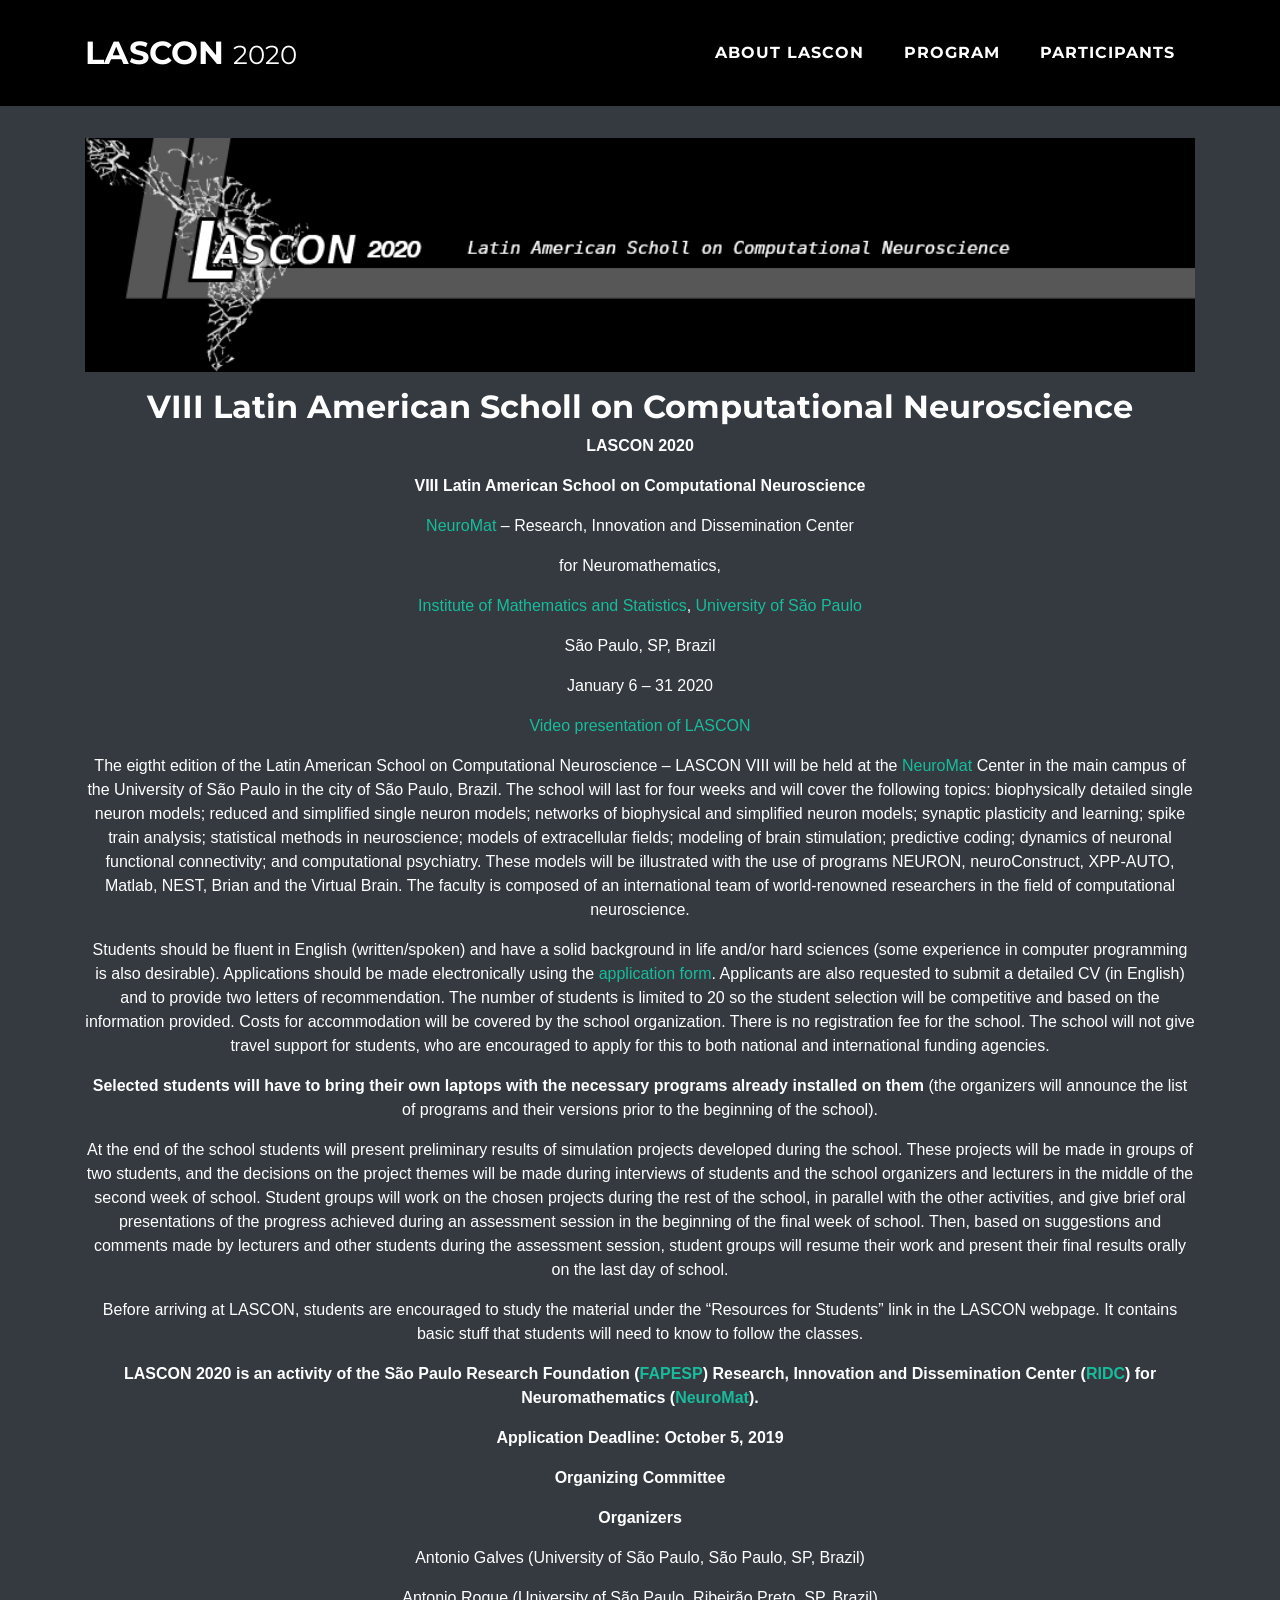
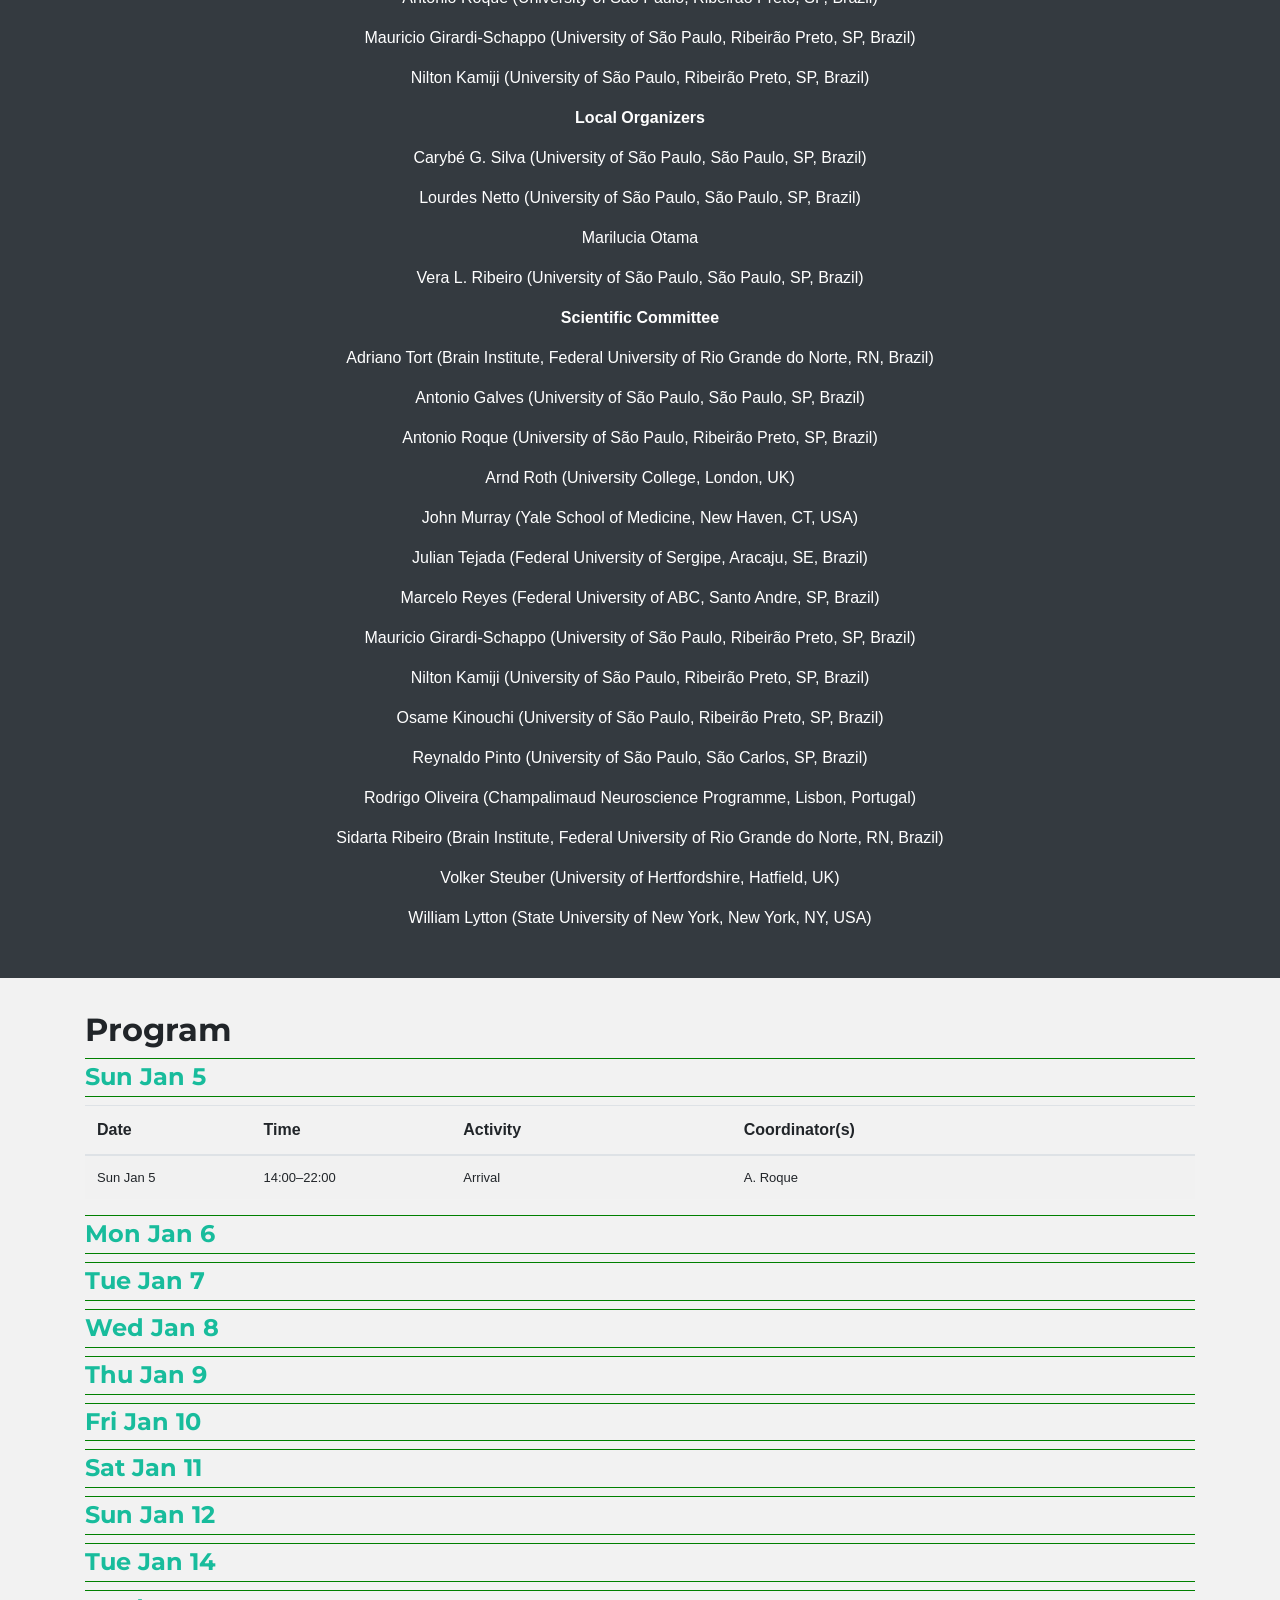
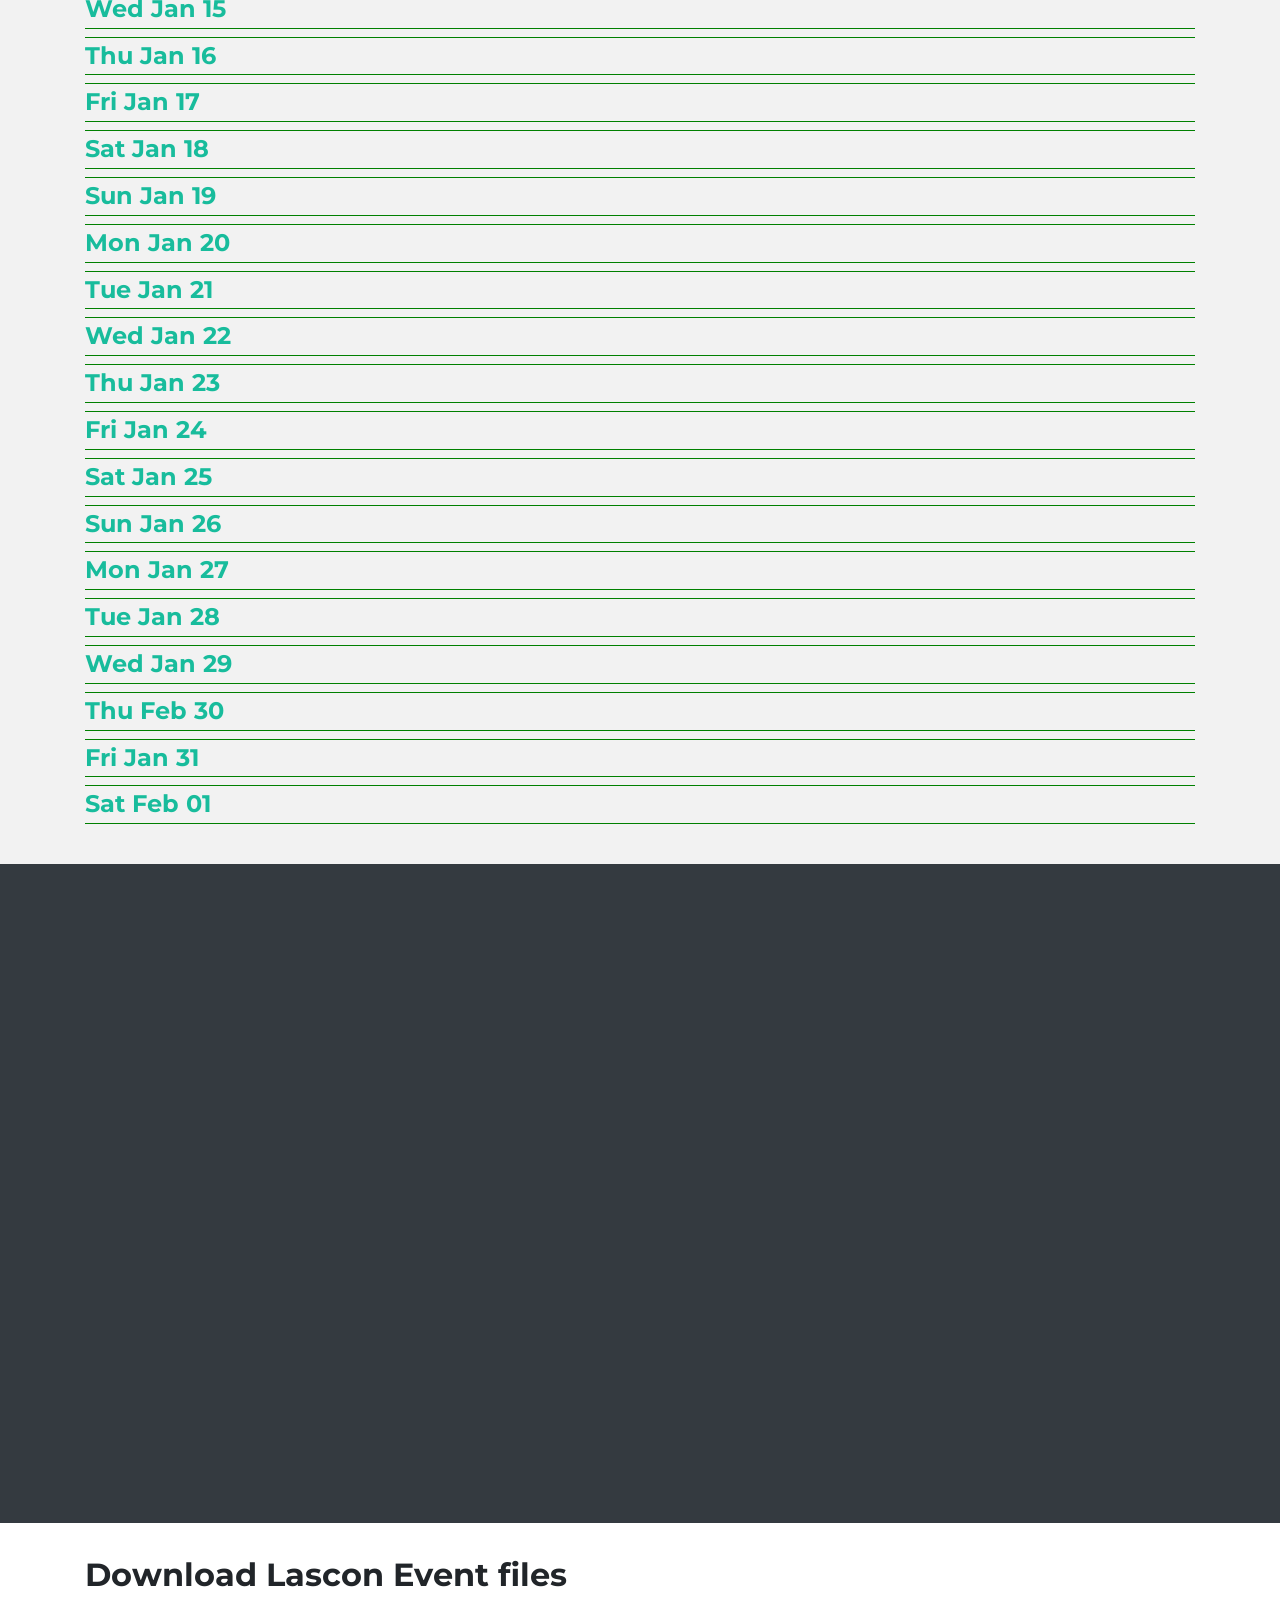
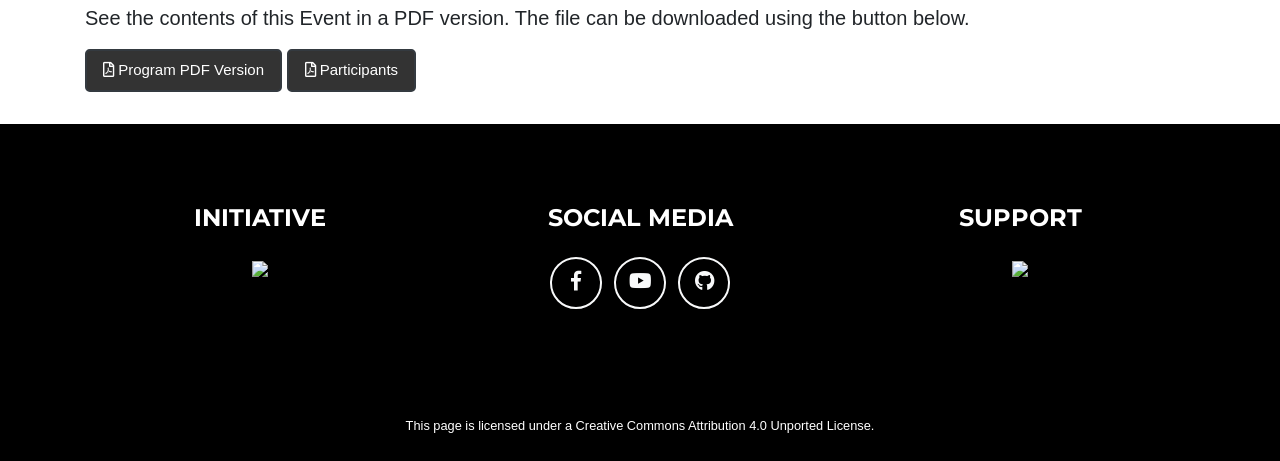
==== src/index.html @ 337566d5 "feat: Dump content of 2020 site." ====
<!DOCTYPE html>
<html lang="en">


<!-- Mirrored from lascon.numec.prp.usp.br/ by HTTrack Website Copier/3.x [XR&CO'2014], Thu, 27 Nov 2025 14:09:51 GMT -->
<head>

    <meta charset="utf-8">
    <meta name="viewport" content="width=device-width, initial-scale=1, shrink-to-fit=no">
    <meta name="description" content="">
    <meta name="author" content="">

    <title>LASCON - VIII Latin American Scholl on Computational Neuroscience </title>

    <!-- Bootstrap core CSS -->
    <link href="vendor/bootstrap/css/bootstrap.min.css" rel="stylesheet">

    <!-- Custom fonts for this template -->
    <link href="vendor/fontawesome-free/css/all.min.css" rel="stylesheet" type="text/css">
    <link href="https://fonts.googleapis.com/css?family=Montserrat:400,700" rel="stylesheet" type="text/css">
    <link href="https://fonts.googleapis.com/css?family=Lato:400,700,400italic,700italic" rel="stylesheet"
        type="text/css">

    <!-- Custom styles for this template -->
    <link href="css/freelancer.css" rel="stylesheet">
    <link href='css/b3-custom.css' rel='stylesheet' type='text/css'>

    <!-- Jquery -->
    <link href="js/jquery/jquery-ui.css" rel="stylesheet" />
    <script src="js/jquery/jquery.js"></script>
    <script src="js/jquery/jquery-ui.js"></script>
</head>

<body id="page-top">

    <!-- Navigation -->
    <nav class="navbar navbar-expand-lg bg-secondary fixed-top text-uppercase" id="mainNav">
        <div class="container">
            <a class="navbar-brand js-scroll-trigger" href="#page-top">Lascon <small>2020</small></a>
            <button class="navbar-toggler navbar-toggler-right text-uppercase bg-primary rounded" type="button"
                data-toggle="collapse" data-target="#navbarResponsive" aria-controls="navbarResponsive"
                aria-expanded="false" aria-label="Toggle navigation">
                Menu
                <i class="fas fa-bars"></i>
            </button>
            <div class="collapse navbar-collapse" id="navbarResponsive">
                <ul class="navbar-nav ml-auto">
                    <li class="nav-item mx-0 mx-lg-1">
                        <a class="nav-link py-3 px-0 px-lg-3 rounded js-scroll-trigger" href="#scientific">About
                            Lascon</a>
                    </li>
                    <li class="nav-item mx-0 mx-lg-1">
                        <a class="nav-link py-3 px-0 px-lg-3 rounded js-scroll-trigger" href="#innovation">Program</a>
                    </li>
                    <li class="nav-item mx-0 mx-lg-1">
                        <a class="nav-link py-3 px-0 px-lg-3 rounded js-scroll-trigger"
                            href="#downloads">Participants</a>
                    </li>
                    <!-- 
            <li class="nav-item mx-0 mx-lg-1">
              <a class="nav-link py-3 px-0 px-lg-3 rounded js-scroll-trigger" href="#contact">New generation</a>
            </li>
            <li class="nav-item mx-0 mx-lg-1">
              <a class="nav-link py-3 px-0 px-lg-3 rounded js-scroll-trigger" onclick="window.open('Folder_RIDC_NeuroMat.pdf')" href="#download">PDF Version</a>
            </li> -->
                </ul>
            </div>
        </div>
    </nav>

    <style>
        .bg-dark {
            background: #666;
            color: white;
        }

        .page,
        .page p {
            color: white;
        }

        .organizers {
            color: white !important;
        }
    </style>

    <!-- Header -->
    <header class="masthead bg-dark text-center">
        <div class="container">
            <p>
                <img style="width:100%;" src="img/banner_lascon.jpg" alt="">
            </p>


            <h2 class="text-center">VIII Latin American Scholl on Computational Neuroscience</h2>

            <div class=" page type-page status-publish hentry">
                <div class="entry-content">
                    <p><strong><span><span><span style="font-size: normal;">LASCON 2020</span></span></span></strong>
                    </p>
                    <p><strong><span><span><span style="font-size: normal;">VIII Latin American School on Computational
                                        Neuroscience</span></span></span></strong></p>
                    <p><a href="http://neuromat.numec.prp.usp.br/">NeuroMat</a> – Research, Innovation and Dissemination
                        Center</p>
                    <p>for Neuromathematics,</p>
                    <p><a href="https://www.ime.usp.br/en"> Institute of Mathematics and Statistics</a>,&nbsp;<a
                            href="http://www5.usp.br/english/?lang=en">University of São Paulo</a></p>
                    <p><span><span><span style="font-size: normal;">São Paulo, SP, Brazil</span></span>
                        </span>
                    </p>
                    <p><span><span><span style="font-size: normal;">January 6 – 31 2020</span></span>
                        </span>
                    </p>
                    <p><a href="https://www.youtube.com/watch?v=10FDmMw2IbM">Video presentation of LASCON</a></p>
                    <p><span><span><span style="font-size: normal;">The eigtht edition of the Latin American School on
                                    Computational Neuroscience – LASCON VIII will be held at the <a
                                        href="http://neuromat.numec.prp.usp.br/">NeuroMat</a> Center in the main campus
                                    of the University of São Paulo in the city of São Paulo, Brazil. The school will
                                    last for four weeks and will cover the following topics: biophysically detailed
                                    single neuron models; reduced and simplified single neuron models; networks of
                                    biophysical and simplified neuron models; synaptic plasticity and learning; spike
                                    train analysis; statistical methods in neuroscience; models of extracellular fields;
                                    modeling of brain stimulation; predictive coding; dynamics of neuronal functional
                                    connectivity; and computational psychiatry. These models will be illustrated with
                                    the use of programs NEURON, neuroConstruct, XPP-AUTO, Matlab, NEST, Brian and the
                                    Virtual Brain. The faculty is composed of an international team of world-renowned
                                    researchers in the field of computational neuroscience.</span></span>
                        </span>
                    </p>
                    <p><span><span><span style="font-size: normal;">Students should be fluent in English
                                    (written/spoken) and have a solid background in life and/or hard sciences (some
                                    experience in computer programming is also desirable). Applications should be made
                                    electronically using the <a title="Application form"
                                        href="https://docs.google.com/forms/d/e/1FAIpQLSc1Q5TaJD_jmLkQoZcfrEB8YrbCJdwV3Aqqx-0FN55FzkZx0Q/viewform">application
                                        form</a>. Applicants are also requested to submit a detailed CV (in English) and
                                    to provide two letters of recommendation. The number of students is limited
                                    to&nbsp;20 so the student selection will be competitive and based on the information
                                    provided. Costs for accommodation will be covered by the school organization. There
                                    is no registration fee for the school. The school will not give travel support for
                                    students, who are encouraged to apply for this to both national and international
                                    funding agencies.</span></span>
                        </span>
                    </p>
                    <p><span><span><span style="font-size: normal;"><b>Selected students will have to bring their own
                                        laptops with the necessary programs already installed on them</b></span></span>
                        </span><span><span><span style="font-size: normal;"> (the organizers will announce the list of
                                    programs and their versions prior to the beginning of the school).</span></span>
                        </span>
                    </p>
                    <p><span><span><span style="font-size: normal;">At the end of the school students will present
                                    preliminary results of simulation projects developed during the school. These
                                    projects will be made in groups of two students, and the decisions on the project
                                    themes will be made during interviews of students and the school organizers and
                                    lecturers in the middle of the second week of school. Student groups will work on
                                    the chosen projects during the rest of the school, in parallel with the other
                                    activities, and give brief oral presentations of the progress achieved during an
                                    assessment session in the beginning of the final week of school. Then, based on
                                    suggestions and comments made by lecturers and other students during the assessment
                                    session, student groups will resume their work and present their final results
                                    orally on the last day of school.</span></span>
                        </span>
                    </p>
                    <p><span><span><span style="font-size: normal;">Before arriving at LASCON, students are encouraged
                                    to&nbsp;study the material&nbsp;under the “Resources for Students” link in the
                                    LASCON&nbsp;webpage. It contains basic&nbsp;stuff that students will need to know to
                                    follow the classes.</span></span>
                        </span>
                    </p>
                    <p style="text-align: center;"><strong>LASCON 2020 is an activity of the São Paulo Research
                            Foundation (<a href="http://www.fapesp.br/en/">FAPESP</a>)&nbsp;Research, Innovation and
                            Dissemination Center (<a href="http://cepid.fapesp.br/en/home/">RIDC</a>)&nbsp;for
                            Neuromathematics (<a href="http://neuromat.numec.prp.usp.br/">NeuroMat</a>).</strong></p>
                    <p><span><span><span style="font-size: normal;"><b>Application Deadline: October 5,
                                        2019</b></span></span>
                        </span>
                    </p>
                    <p><span><span><span style="font-size: normal;"><b>Organizing Committee</b></span></span>
                        </span>
                    </p>
                    <p><span><span><span style="font-size: normal;"><b>Organizers</b></span></span>
                        </span>
                    </p>
                    <p>Antonio Galves (University of São Paulo, São Paulo, SP, Brazil)</p>
                    <p><span><span><span style="font-size: normal;">Antonio Roque (University of São Paulo, Ribeirão
                                    Preto, SP, Brazil)</span></span>
                        </span>
                    </p>
                    <p>Mauricio Girardi-Schappo&nbsp;<span><span><span style="font-size: normal;">(University of São
                                    Paulo, Ribeirão Preto, SP, Brazil)</span></span>
                        </span>
                    </p>
                    <p>Nilton Kamiji (University of São Paulo, Ribeirão Preto, SP, Brazil)</p>
                    <p><span><span><span style="font-size: normal;"><b>Local Organizers</b></span></span>
                        </span>
                    </p>
                    <p>Carybé G. Silva (University of São Paulo, São Paulo, SP, Brazil)</p>
                    <p>Lourdes Netto (University of São Paulo, São Paulo, SP, Brazil)</p>
                    <p>Marilucia Otama</p>
                    <p>Vera L. Ribeiro (University of São Paulo, São Paulo, SP, Brazil)</p>
                    <p><span><span><span style="font-size: normal;"><b>Scientific Committee</b></span></span>
                        </span>
                    </p>
                    <p><span><span><span style="font-size: normal;">Adriano Tort (Brain Institute, Federal University of
                                    Rio Grande do Norte, RN, Brazil)</span></span>
                        </span>
                    </p>
                    <p>Antonio Galves (University of São Paulo, São Paulo, SP, Brazil)</p>
                    <p><span><span><span style="font-size: normal;">Antonio Roque
                                    (University of São Paulo, Ribeirão Preto, SP, Brazil)</span></span>
                        </span>
                    </p>
                    <p><span><span><span style="font-size: normal;">Arnd Roth
                                    (University College, London, UK)</span></span>
                        </span>
                    </p>
                    <p>John Murray (Yale School of Medicine, New Haven, CT, USA)</p>
                    <p>Julian Tejada (Federal University of Sergipe, Aracaju, SE, Brazil)</p>
                    <p>Marcelo Reyes (Federal University of ABC, Santo Andre, SP, Brazil)</p>
                    <p>Mauricio Girardi-Schappo&nbsp;<span><span><span style="font-size: normal;">(University of São
                                    Paulo, Ribeirão Preto, SP, Brazil)</span></span>
                        </span>
                    </p>
                    <p>Nilton Kamiji (University of São Paulo, Ribeirão Preto, SP, Brazil)</p>
                    <p><span><span><span style="font-size: normal;">Osame Kinouchi
                                    (University of São Paulo, Ribeirão Preto, SP, Brazil)</span></span>
                        </span>
                    </p>
                    <p><span><span><span style="font-size: normal;">Reynaldo Pinto
                                    (University of São Paulo, São Carlos, SP, Brazil)</span></span>
                        </span>
                    </p>
                    <p><span><span><span style="font-size: normal;">Rodrigo Oliveira
                                    (Champalimaud Neuroscience Programme, Lisbon, Portugal)</span></span>
                        </span>
                    </p>
                    <p><span><span><span style="font-size: normal;">Sidarta Ribeiro (Brain Institute, Federal University
                                    of Rio Grande do Norte, RN, Brazil)</span></span>
                        </span>
                    </p>
                    <p><span><span><span style="font-size: normal;">Volker Steuber
                                    (University of Hertfordshire, Hatfield, UK)</span></span>
                        </span>
                    </p>
                    <p><span><span><span style="font-size: normal;">William Lytton
                                    (State University of New York, New York, NY, USA)</span></span>
                        </span>
                    </p>
                </div>
                <!-- .entry-content -->
            </div>
        </div>

        <!-- <a href="#bannerformmodal" data-toggle="modal" data-target="#bannerformmodal">
            <img alt="" class="img-fluid my-image" src="img/mapa_neuromat_small.png">
        </a>
        <p class="lead text-justify">NeuroMat has fostered and leads a worldwide network (Brazil, Argentina, China, Finland, France, Germany, Italy, Uruguay, and USA) of over fifty mathematicians, neuroscientists, computational scientists, applied statisticians and clinicians. Since its inception in 2013, the NeuroMat team produced 261 articles, which have been cited 1,236 times.</p>
        <p class="lead text-justify">The international and multidisciplinary research network built by NeuroMat was made possible within the long-term support framework provided by FAPESP’s conception of the RIDCs, aiming at cutting-edge knowledge in scientific research, innovation and dissemination.</p> -->
        </div>
    </header>

    <!-- Scientific Grid Section -->
    <section style="display: none;" class="portfolio" id="scientific">
        <div class="container">
            <h2 class="text-left">Scientific Research</h2>
            <div id="carousel-example-generic" class="carousel slide carousel-right" data-ride="carousel">
                <!-- Indicators -->
                <ol class="carousel-indicators">
                    <li data-target="#carousel-example-generic" data-slide-to="0" class="active"></li>
                    <li data-target="#carousel-example-generic" data-slide-to="1"></li>
                    <li data-target="#carousel-example-generic" data-slide-to="2"></li>
                    <li data-target="#carousel-example-generic" data-slide-to="3"></li>
                </ol>

                <!-- Wrapper for slides -->
                <div class="carousel-inner" role="listbox" style="background-color: black">
                    <div class="carousel-item active">
                        <img src="img/scientific/FOTO%2026.gif" class="mx-auto d-block" style="width: 80%">
                        <div class="carousel-caption">
                            <p class="my-caption">3D Vizualization of Galves–Löcherbach model</p>
                        </div>
                    </div>
                    <div class="carousel-item">
                        <img src="img/scientific/FOTO%2034.jpg" class="img-fluid">
                        <div class="carousel-caption">
                            <p class="my-caption">The Goalkeeper Game, a NeuroMat tool</p>
                        </div>
                    </div>
                    <div class="carousel-item">
                        <img src="img/scientific/foto_galves.jpg" class="img-fluid" alt="">
                        <div class="carousel-caption">
                            <p class="my-caption">Antonio Galves, NeuroMat director</p>
                        </div>
                    </div>
                    <div class="carousel-item">
                        <img src="img/scientific/FOTO%2025.jpg" class="img-fluid" alt="">
                        <div class="carousel-caption">
                            <p class="my-caption">Eva Löcherbach, NeuroMat associate investigator</p>
                        </div>
                    </div>
                </div>

                <!-- Controls -->
                <a class="carousel-control-prev" href="#carousel-example-generic" role="button" data-slide="prev">
                    <span class="carousel-control-prev-icon" aria-hidden="true"></span>
                    <span class="sr-only">Previous</span>
                </a>
                <a class="carousel-control-next" href="#carousel-example-generic" role="button" data-slide="next">
                    <span class="carousel-control-next-icon" aria-hidden="true"></span>
                    <span class="sr-only">Next</span>
                </a>
            </div>
            <p class="lead text-justify">A main scientific achievement was the introduction by the NeuroMat team of a
                new class of stochastic processes aimed at a realistic description of nets of spiking neurons. These
                processes are systems with infinitely many interacting chains with memory of variable length. Since
                their introduction, these stochastic processes have become part of the research agenda of several
                centers in the world.</p>
            <p class="lead text-justify">Our contributions to the investigation of this new class of stochastic
                processes include:
                <ol class="lead text-justify my-ol">
                    <li>the identification of mathematical conditions assuring the existence of the processes together
                        with the design of a perfect simulation algorithm for their numerical implementation;</li>
                    <li>results on the hydrodynamical limit of processes belonging to the class. This is an important
                        step to relate different scales of description of the system, from the microscopic level,
                        modelling systems of spiking neurons, to the mesoscopic and macroscopic levels, describing EEG
                        and fMRI data;</li>
                    <li>existence of phase transition for a specific instantiation of these models with leakage, setting
                        a new framework for the rigorous investigation of spontaneous transitions of brain activity
                        states, e.g. healthy to seizure-like activity. This is the first phase transition result
                        rigorously proved for a mathematical model describing a system of interacting spiking neurons;
                    </li>
                    <li>introduction of a novel estimator of the interaction graph for models in this class and the
                        proof of its strong consistency, not requiring the usual assumptions of stationarity and
                        uniqueness of the invariant measure. This contribution addresses an important issue in
                        contemporary neurobiology, namely the question of how to infer neural interactions from the
                        activity of an ensemble of neurons.</li>
                </ol>
                <div class="embed-responsive embed-responsive-16by9 video-right">
                    <h2></h2>
                    <iframe class="embed-responsive-item" src="https://www.youtube.com/embed/nZy81pmeGVQ"
                        allowfullscreen></iframe>
                </div>
                <p class="lead text-justify">A second major achievement is the introduction of a new mathematical
                    approach to address the classical conjecture that the brain retrieves statistical regularities from
                    sequences of stimuli. This approach is based on a new class of stochastic processes, namely
                    sequences of random objects driven by chains with memory of variable length. These processes appear
                    as good candidates to model the relationship between sequences of stimuli and sequences of suitably
                    parsed brain signals and behavioral states registered while exposed to stimuli.</p>
                <p class="lead text-justify">This framework offers a new way to model structural learning and memory in
                    the brain, including the following promising directions of research:</p>
                <ol class="lead text-justify">
                    <li>It provides an effective way to identify brain sensitivity and reaction to sequences of stimuli
                        which goes much beyond the possibilities offered by current averaging-based methods;</li>
                    <li>As a consequence, it allows the introduction of a entire new class of experimental protocols in
                        which physiological or behavioral data are recorded while a volunteer is exposed to sequences of
                        stimuli generated by a stochastic chain with memory of variable length;</li>
                    <li>This approach offers promising perspectives in clinical neuroscience by identifying different
                        signatures in response to structured sequences of stimuli in neurological disorders;</li>
                    <li>From a purely statistical point of view, sequences of random objects driven by chains with
                        memory of variable length constitute an innovative tool in functional data analysis and high
                        dimension statistics.</li>
                </ol>
        </div>
    </section>

    <style>
        .table-program tr td {
            font-size: 13px;
        }

        .table-program tr:hover {
            background: rgb(241, 237, 175) !important;
      
        }

        h4.panel-title{
            cursor: pointer;
            border-top: 1px solid green;
            border-bottom: 1px solid green;
            padding-top: 4px;
            padding-bottom: 4px;
        }

        h4.panel-title:hover{
            background: rgb(241, 237, 175) !important;
        }
    </style>

    <script type="text/javascript">
       $(document).ready(function(){
            const dictionary = (key, arr) => {
                return arr[key]
            };
            
            const days = {
                sun: 'Sunday',
                mon: 'Monday',
                tue: 'Tuesday',
                wed: 'Wednesday',
                thu: 'Thursday',
                fri: 'Friday',
                sat: 'Saturday'
            }

           const copyElAttributes = (target, el) => {
                target.attr('href', el.attr('href'));
                target.attr('data-toggle', 'collapse');
                target.attr('data-parent', '#accordion');
                target.attr('aria-expanded', 'true')
                target.attr('aria-controls', el.attr('aria-controls'));
                target.attr('role', 'button');                            
           }
       
           $('h4.panel-title').each((index, el) => {
                let link = $(el).find('a');
                copyElAttributes(link.parent('h4'), link);
           });

           $('#collapseOne').addClass('show');
           
       });
    </script>

    <!-- Innovation Section -->
    <section class="bg-primary mb-0" id="innovation">
        <div class="container">
            <h2 class="text-left">Program</h2>

            <!-- COMPONENT ACCORDION -->
            <div class="panel-group" id="accordion" role="tablist" aria-multiselectable="true">
                <!-- Panel item -->
                <div class="panel panel-default">
                    <div class="panel-heading" role="tab" id="headingOne">
                        <h4 class="panel-title">
                            <a role="button" data-toggle="collapse" data-parent="#accordion" href="#collapseOne" aria-expanded="true" aria-controls="collapseOne">
                                Sun Jan 5
                            </a>
                        </h4>
                    </div>
                    <div id="collapseOne" class="panel-collapse collapse in" role="tabpanel" aria-labelledby="headingOne">
                        <div class="panel-body">
                            <table class="table table-striped table-program">
                                <thead>
                                    <tr>
                                        <th>Date</th>
                                        <th>Time</th>
                                        <th>Activity</th>
                                        <th>Coordinator(s)</th>
                                    </tr>
                                </thead>
                                <tbody>
                                    <tr>
                                        <td width="15%" style="background-color: #f1f1f1;">Sun Jan 5</td>
                                        <td width="18%" style="background-color: #f1f1f1;">14:00–22:00</td>
                                        <td style="background-color: #f1f1f1;">Arrival</td>
                                        <td style="background-color: #f1f1f1;">A. Roque</td>
                                    </tr>
                                </tbody>
                            </table>
                        </div>
                    </div>
                </div>
                <!-- / Panel item -->

                <!-- Panel item -->
                <div class="panel panel-default">
                    <div class="panel-heading" role="tab" id="headingTwo">
                        <h4 class="panel-title">
                            <a class="collapsed" role="button" data-toggle="collapse" data-parent="#accordion" href="#collapseTwo" aria-expanded="false" aria-controls="collapseTwo">
                                Mon Jan 6
                            </a>
                        </h4>
                    </div>
                    <div id="collapseTwo" class="panel-collapse collapse" role="tabpanel" aria-labelledby="headingTwo">
                        <div class="panel-body">
                            <table class="table table-striped table-program">
                                <thead>
                                    <tr>
                                        <th>Date</th>
                                        <th>Time</th>
                                        <th>Activity</th>
                                        <th>Coordinator(s)</th>
                                    </tr>
                                </thead>
                                <tbody>
                                    <tr>
                                        <td style="background-color: #f1f1f1;">Mon Jan 6</td>
                                        <td style="background-color: #f1f1f1;">09:00–10:00</td>
                                        <td style="background-color: #f1f1f1;">Lecture 1. Basic neuroscience</td>
                                        <td style="background-color: #f1f1f1;">V .Steuber</td>
                                    </tr>
                                    <tr>
                                        <td></td>
                                        <td>10:00–10:20</td>
                                        <td>Coffee break</td>
                                        <td></td>
                                    </tr>
                                    <tr>
                                        <td></td>
                                        <td>10:20–11:20</td>
                                        <td>Lecture 2. The cable equation</td>
                                        <td>A. Roth</td>
                                    </tr>
                                    <tr>
                                        <td></td>
                                        <td>11:20–11:30</td>
                                        <td>Interval</td>
                                        <td></td>
                                    </tr>
                                    <tr>
                                        <td></td>
                                        <td>11:30–12:30</td>
                                        <td>Lecture 3. The Hodgkin-Huxley model</td>
                                        <td>V. Steuber</td>
                                    </tr>
                                    <tr>
                                        <td></td>
                                        <td>12:30–14:30</td>
                                        <td>Lunch</td>
                                        <td></td>
                                    </tr>
                                    <tr>
                                        <td></td>
                                        <td>14:30–15:30</td>
                                        <td>Tutorial 1. PYTHON tutorial</td>
                                        <td>N. Kamiji and R. Shimoura</td>
                                    </tr>
                                    <tr>
                                        <td></td>
                                        <td>15:30–15:40</td>
                                        <td>Interval</td>
                                        <td></td>
                                    </tr>
                                    <tr>
                                        <td></td>
                                        <td>15:40–16:40</td>
                                        <td>Tutorial 2. Introduction to NEURON</td>
                                        <td>A. Roth</td>
                                    </tr>
                                    <tr>
                                        <td></td>
                                        <td>16:40–17:00</td>
                                        <td>Coffee break</td>
                                        <td></td>
                                    </tr>
                                    <tr>
                                        <td></td>
                                        <td>17:00–18:00</td>
                                        <td>Tutorial 3. Software installation and Python exercises</td>
                                        <td>Tutors</td>
                                    </tr>
                                    <tr>
                                        <td></td>
                                        <td>18:00–20:00</td>
                                        <td>Exercises</td>
                                        <td>Tutors</td>
                                    </tr>
                                </tbody>
                            </table>
                        </div>
                    </div>
                </div>
                <!-- / Panel item -->
                <!-- Panel item -->
                <div class="panel panel-default">
                    <div class="panel-heading" role="tab" id="headingThree">
                        <h4 class="panel-title">
                            <a class="collapsed" role="button" data-toggle="collapse" data-parent="#accordion" href="#collapseThree" aria-expanded="false" aria-controls="collapseThree">
                                Tue Jan 7
                            </a>
                        </h4>
                    </div>
                    <div id="collapseThree" class="panel-collapse collapse" role="tabpanel" aria-labelledby="headingThree">
                        <div class="panel-body">
                            <table class="table table-striped table-program">
                                <thead>
                                    <tr>
                                        <th>Date</th>
                                        <th>Time</th>
                                        <th>Activity</th>
                                        <th>Coordinator(s)</th>
                                    </tr>
                                </thead>
                                <tbody>
                                    <tr>
                                        <td style="background-color: #f1f1f1;">Tue Jan 7</td>
                                        <td style="background-color: #f1f1f1;">09:00–10:00</td>
                                        <td style="background-color: #f1f1f1;">Lecture 4. Matching passive neuron models to data
                                        </td>
                                        <td style="background-color: #f1f1f1;">A. Roth</td>
                                    </tr>
                                    <tr>
                                        <td></td>
                                        <td>10:00–10:20</td>
                                        <td>Coffee break</td>
                                        <td></td>
                                    </tr>
                                    <tr>
                                        <td></td>
                                        <td>10:20–11:20</td>
                                        <td>Lecture 5. Modeling ionic currents and their effects</td>
                                        <td>V. Steuber</td>
                                    </tr>
                                    <tr>
                                        <td></td>
                                        <td>11:20–11:30</td>
                                        <td>Interval</td>
                                        <td></td>
                                    </tr>
                                    <tr>
                                        <td></td>
                                        <td>11:30–12:30</td>
                                        <td>Lecture 6. Reduced neuron models and phase plane analysis 1</td>
                                        <td>B. Marin</td>
                                    </tr>
                                    <tr>
                                        <td></td>
                                        <td>12:30–14:30</td>
                                        <td>Lunch</td>
                                        <td></td>
                                    </tr>
                                    <tr>
                                        <td></td>
                                        <td>14:30–15:30</td>
                                        <td>Tutorial 4. NEURON 1</td>
                                        <td>A. Roth&nbsp;and S. Durá-Bernal</td>
                                    </tr>
                                    <tr>
                                        <td></td>
                                        <td>15:30–15:40</td>
                                        <td>Interval</td>
                                        <td></td>
                                    </tr>
                                    <tr>
                                        <td></td>
                                        <td>15:40–16:40</td>
                                        <td>Tutorial 5. NEURON 2</td>
                                        <td>A. Roth&nbsp;and S. Durá-Bernal</td>
                                    </tr>
                                    <tr>
                                        <td></td>
                                        <td>16:40–17:00</td>
                                        <td>Coffee break</td>
                                        <td></td>
                                    </tr>
                                    <tr>
                                        <td></td>
                                        <td>17:00–18:00</td>
                                        <td>Tutorial 6. Reduced neuron models and phase plane analysis tutorial 1</td>
                                        <td>B. Marin</td>
                                    </tr>
                                    <tr>
                                        <td></td>
                                        <td>18:00–18:10</td>
                                        <td>Interval</td>
                                        <td></td>
                                    </tr>
                                    <tr>
                                        <td></td>
                                        <td>18:10–19:10</td>
                                        <td>Tutorial 6. NEURON 3</td>
                                        <td>A. Roth&nbsp;and S. Durá-Bernal</td>
                                    </tr>
                                    <tr>
                                        <td></td>
                                        <td>19:10–20:00</td>
                                        <td>Exercises</td>
                                        <td>Tutors</td>
                                    </tr>
                                </tbody>
                            </table>
                        </div>
                    </div>
                </div>
                <!-- / Panel item -->

                <!-- Panel item -->
                <div class="panel panel-default">
                        <div class="panel-heading" role="tab" id="headingFour">
                            <h4 class="panel-title">
                                <a role="button" data-toggle="collapse" data-parent="#accordion" href="#collapseFour" aria-expanded="true" aria-controls="collapseFour">
                                    Wed Jan 8
                                </a>
                            </h4>
                        </div>
                        <div id="collapseFour" class="panel-collapse collapse in" role="tabpanel" aria-labelledby="headingFour">
                            <div class="panel-body">
                                <table class="table table-striped table-program">
                                    <thead>
                                        <tr>
                                            <th>Date</th>
                                            <th>Time</th>
                                            <th>Activity</th>
                                            <th>Coordinator(s)</th>
                                        </tr>
                                    </thead>
                                    <tbody>
                                        <tr>
                                            <td style="background-color: #f1f1f1;">Wed Jan 8</td>
                                            <td style="background-color: #f1f1f1;">09:00–10:00</td>
                                            <td style="background-color: #f1f1f1;">Lecture 7. Modeling synapses</td>
                                            <td style="background-color: #f1f1f1;">A. Roth</td>
                                        </tr>
                                        <tr>
                                            <td></td>
                                            <td>10:00–10:20</td>
                                            <td>Coffee break</td>
                                            <td></td>
                                        </tr>
                                        <tr>
                                            <td></td>
                                            <td>10:20–11:20</td>
                                            <td>Lecture 8. Compartmental modeling</td>
                                            <td>V. Steuber</td>
                                        </tr>
                                        <tr>
                                            <td></td>
                                            <td>11:20–11:30</td>
                                            <td>Interval</td>
                                            <td></td>
                                        </tr>
                                        <tr>
                                            <td></td>
                                            <td>11:30–12:30</td>
                                            <td>Lecture 9. Reduced neuron models and phase plane analysis 2</td>
                                            <td>B. Marin</td>
                                        </tr>
                                        <tr>
                                            <td></td>
                                            <td>12:30–14:30</td>
                                            <td>Lunch</td>
                                            <td></td>
                                        </tr>
                                        <tr>
                                            <td></td>
                                            <td>14:30–15:30</td>
                                            <td>Tutorial 7. NEURON 4</td>
                                            <td>A. Roth&nbsp;and S. Durá-Bernal</td>
                                        </tr>
                                        <tr>
                                            <td></td>
                                            <td>15:30–15:40</td>
                                            <td>Interval</td>
                                            <td></td>
                                        </tr>
                                        <tr>
                                            <td></td>
                                            <td>15:40–16:40</td>
                                            <td>Tutorial 8. NEURON 5</td>
                                            <td>A. Roth&nbsp;and S. Durá-Bernal</td>
                                        </tr>
                                        <tr>
                                            <td></td>
                                            <td>16:40–17:00</td>
                                            <td>Coffee break</td>
                                            <td></td>
                                        </tr>
                                        <tr>
                                            <td></td>
                                            <td>17:00–18:00</td>
                                            <td>Tutorial 9. Reduced neuron models and phase plane analysis tutorial 2</td>
                                            <td>B. Marin</td>
                                        </tr>
                                        <tr>
                                            <td></td>
                                            <td>18:00–20:00</td>
                                            <td>Exercises</td>
                                            <td>Tutors</td>
                                        </tr>
                                    </tbody>
                                </table>
                            </div>
                        </div>
                    </div>
                    <!-- / Panel item -->
                    <!-- Panel item -->
                    <div class="panel panel-default">
                        <div class="panel-heading" role="tab" id="headingFive">
                            <h4 class="panel-title">
                                <a role="button" data-toggle="collapse" data-parent="#accordion" href="#collapseFive" aria-expanded="true" aria-controls="collapseFive">
                                    Thu Jan 9
                                </a>
                            </h4>
                        </div>
                        <div id="collapseFive" class="panel-collapse collapse in" role="tabpanel" aria-labelledby="headingFive">
                            <div class="panel-body">
                                <table class="table table-striped table-program">
                                    <thead>
                                        <tr>
                                            <th>Date</th>
                                            <th>Time</th>
                                            <th>Activity</th>
                                            <th>Coordinator(s)</th>
                                        </tr>
                                    </thead>
                                    <tbody>
                                        <tr>
                                            <td style="background-color: #f1f1f1;">Thu Jan 9</td>
                                            <td style="background-color: #f1f1f1;">09:00–10:00</td>
                                            <td style="background-color: #f1f1f1;">Lecture 10. Dendritic computation</td>
                                            <td style="background-color: #f1f1f1;">A. Roth</td>
                                        </tr>
                                        <tr>
                                            <td></td>
                                            <td>10:00–10:20</td>
                                            <td>Coffee break</td>
                                            <td></td>
                                        </tr>
                                        <tr>
                                            <td></td>
                                            <td>10:20–11:20</td>
                                            <td>Lecture 11. Realistic modeling of small neuron circuits</td>
                                            <td>V. Steuber</td>
                                        </tr>
                                        <tr>
                                            <td></td>
                                            <td>11:20–11:30</td>
                                            <td>Interval</td>
                                            <td></td>
                                        </tr>
                                        <tr>
                                            <td></td>
                                            <td>11:30–12:30</td>
                                            <td>Lecture 12. Reduced neuron models and phase plane analysis 3</td>
                                            <td>B. Marin</td>
                                        </tr>
                                        <tr>
                                            <td></td>
                                            <td>12:30–14:30</td>
                                            <td>Lunch</td>
                                            <td></td>
                                        </tr>
                                        <tr>
                                            <td></td>
                                            <td>14:30–15:30</td>
                                            <td>Tutorial 10. NEURON 6</td>
                                            <td>A. Roth&nbsp;and S. Durá-Bernal</td>
                                        </tr>
                                        <tr>
                                            <td></td>
                                            <td>15:30–15:40</td>
                                            <td>Interval</td>
                                            <td></td>
                                        </tr>
                                        <tr>
                                            <td></td>
                                            <td>15:40–16:40</td>
                                            <td>Tutorial 11. neuroConstruct tutorial 1</td>
                                            <td>V. Steuber</td>
                                        </tr>
                                        <tr>
                                            <td></td>
                                            <td>16:40–17:00</td>
                                            <td>Coffee break</td>
                                            <td></td>
                                        </tr>
                                        <tr>
                                            <td></td>
                                            <td>17:00–18:00</td>
                                            <td>Tutorial 12. Reduced neuron models and phase plane analysis tutorial 3</td>
                                            <td>B. Marin</td>
                                        </tr>
                                        <tr>
                                            <td></td>
                                            <td>19:00–22:00</td>
                                            <td>Get together party 1</td>
                                            <td>A. Roque</td>
                                        </tr>
                                    </tbody>
                                </table>
                            </div>
                        </div>
                    </div>
                    <!-- / Panel item -->
                    <!-- Panel item -->
                    <div class="panel panel-default">
                        <div class="panel-heading" role="tab" id="headingSix">
                            <h4 class="panel-title">
                                <a role="button" data-toggle="collapse" data-parent="#accordion" href="#collapseSix" aria-expanded="true" aria-controls="collapseSix">
                                    Fri Jan 10
                                </a>
                            </h4>
                        </div>
                        <div id="collapseSix" class="panel-collapse collapse in" role="tabpanel" aria-labelledby="headingSix">
                            <div class="panel-body">
                                <table class="table table-striped table-program">
                                    <thead>
                                        <tr>
                                            <th>Date</th>
                                            <th>Time</th>
                                            <th>Activity</th>
                                            <th>Coordinator(s)</th>
                                        </tr>
                                    </thead>
                                    <tbody>
                                        <tr>
                                            <td style="background-color: #f1f1f1;">Fri Jan 10</td>
                                            <td style="background-color: #f1f1f1;">09:00–10:00</td>
                                            <td style="background-color: #f1f1f1;">Lecture 13. Resources for neural modeling</td>
                                            <td style="background-color: #f1f1f1;">V. Steuber</td>
                                        </tr>
                                        <tr>
                                            <td></td>
                                            <td>10:00–10:20</td>
                                            <td>Coffee break</td>
                                            <td></td>
                                        </tr>
                                        <tr>
                                            <td></td>
                                            <td>10:20–11:20</td>
                                            <td>Lecture 14. Reduced neuron models and phase plane analysis 4</td>
                                            <td>B. Marin</td>
                                        </tr>
                                        <tr>
                                            <td></td>
                                            <td>11:20–11:30</td>
                                            <td>Interval</td>
                                            <td></td>
                                        </tr>
                                        <tr>
                                            <td></td>
                                            <td>11:30–12:30</td>
                                            <td>Invited Lecture 1. Active dendrites enable strong but sparse inputs to determine
                                                orientation selectivity</td>
                                            <td>A. Roth</td>
                                        </tr>
                                        <tr>
                                            <td></td>
                                            <td>12:30–14:30</td>
                                            <td>Lunch</td>
                                            <td></td>
                                        </tr>
                                        <tr>
                                            <td></td>
                                            <td>14:30–15:30</td>
                                            <td>Tutorial 13. neuroConstruct tutorial 2</td>
                                            <td>V. Steuber</td>
                                        </tr>
                                        <tr>
                                            <td></td>
                                            <td>15:30–15:40</td>
                                            <td>Interval</td>
                                            <td></td>
                                        </tr>
                                        <tr>
                                            <td></td>
                                            <td>15:40–16:40</td>
                                            <td>Tutorial 14. Reduced neuron models and phase plane analysis tutorial 4</td>
                                            <td>B. Marin</td>
                                        </tr>
                                        <tr>
                                            <td></td>
                                            <td>16:40–17:00</td>
                                            <td>Coffee break</td>
                                            <td></td>
                                        </tr>
                                        <tr>
                                            <td></td>
                                            <td>17:00–18:00</td>
                                            <td>Invited Lecture 2. To be announced</td>
                                            <td>V. Steuber</td>
                                        </tr>
                                        <tr>
                                            <td></td>
                                            <td>18:00–20:00</td>
                                            <td>Exercises</td>
                                            <td>Tutors</td>
                                        </tr>
                                    </tbody>
                                </table>
                            </div>
                        </div>
                    </div>
                    <!-- / Panel item -->     
                    <!-- Panel item -->
                    <div class="panel panel-default">
                        <div class="panel-heading" role="tab" id="headingSeven">
                            <h4 class="panel-title">
                                <a role="button" data-toggle="collapse" data-parent="#accordion" href="#collapseSeven" aria-expanded="true" aria-controls="collapseOne">
                                    Sat Jan 11
                                </a>
                            </h4>
                        </div>
                        <div id="collapseSeven" class="panel-collapse collapse in" role="tabpanel" aria-labelledby="headingSeven">
                            <div class="panel-body">
                                <table class="table table-striped table-program">
                                    <thead>
                                        <tr>
                                            <th>Date</th>
                                            <th>Time</th>
                                            <th>Activity</th>
                                            <th>Coordinator(s)</th>
                                        </tr>
                                    </thead>
                                    <tbody>
                                        <tr>
                                            <td style="background-color: #f1f1f1;">Sat Jan 11</td>
                                            <td style="background-color: #f1f1f1;">09:00–10:00</td>
                                            <td style="background-color: #f1f1f1;">Lecture 15. Simplified neuron models 1</td>
                                            <td style="background-color: #f1f1f1;">S. van Albada</td>
                                        </tr>
                                        <tr>
                                            <td></td>
                                            <td>10:00–10:20</td>
                                            <td>Coffee break</td>
                                            <td></td>
                                        </tr>
                                        <tr>
                                            <td></td>
                                            <td>10:20–11:20</td>
                                            <td>Invited Lecture 3. To be announced</td>
                                            <td>B. Marin</td>
                                        </tr>
                                        <tr>
                                            <td></td>
                                            <td>11:20–11:30</td>
                                            <td>Interval</td>
                                            <td></td>
                                        </tr>
                                        <tr>
                                            <td></td>
                                            <td>11:30–12:30</td>
                                            <td>Lecture 16. Networks of biophysical neuron models 1</td>
                                            <td>W. Lytton</td>
                                        </tr>
                                        <tr>
                                            <td></td>
                                            <td>12:30–14:30</td>
                                            <td>Lunch</td>
                                            <td></td>
                                        </tr>
                                        <tr>
                                            <td></td>
                                            <td>14:30–15:30</td>
                                            <td>Tutorial 15. NEST 1</td>
                                            <td>M. Schmidt</td>
                                        </tr>
                                        <tr>
                                            <td></td>
                                            <td>15:30–15:40</td>
                                            <td>Interval</td>
                                            <td></td>
                                        </tr>
                                        <tr>
                                            <td></td>
                                            <td>15:40–16:40</td>
                                            <td>Tutorial 16. Networks of biophysical neuron models tutorial 1</td>
                                            <td>W. Lytton and S. Durá-Bernal</td>
                                        </tr>
                                    </tbody>
                                </table>
                            </div>
                        </div>
                    </div>
                    <!-- / Panel item -->     
                    <!-- Panel item -->
                    <div class="panel panel-default">
                        <div class="panel-heading" role="tab" id="headingEight">
                            <h4 class="panel-title">
                                <a role="button" data-toggle="collapse" data-parent="#accordion" href="#collapseEight" aria-expanded="true" aria-controls="collapseEight">
                                    Sun Jan 12
                                </a>
                            </h4>
                        </div>
                        <div id="collapseEight" class="panel-collapse collapse in" role="tabpanel" aria-labelledby="headingEight">
                            <div class="panel-body">
                                <table class="table table-striped table-program">
                                    <thead>
                                        <tr>
                                            <th>Date</th>
                                            <th>Time</th>
                                            <th>Activity</th>
                                            <th>Coordinator(s)</th>
                                        </tr>
                                    </thead>
                                    <tbody>
                                        <tr>
                                            <td style="background-color: #f1f1f1;">Sun Jan 12</td>
                                            <td style="background-color: #f1f1f1;"></td>
                                            <td style="background-color: #f1f1f1;">Day off</td>
                                            <td style="background-color: #f1f1f1;"></td>
                                        </tr>
                                        <tr>
                                            <td style="background-color: #f1f1f1;">Mon Jan 13</td>
                                            <td style="background-color: #f1f1f1;">09:00–10:00</td>
                                            <td style="background-color: #f1f1f1;">Lecture 17. Networks of biophysical neuron models 2
                                            </td>
                                            <td style="background-color: #f1f1f1;">W. Lytton</td>
                                        </tr>
                                        <tr>
                                            <td></td>
                                            <td>10:00–10:20</td>
                                            <td>Coffee break</td>
                                            <td></td>
                                        </tr>
                                        <tr>
                                            <td></td>
                                            <td>10:20–11:20</td>
                                            <td>Lecture 18. Simplified neuron models 2</td>
                                            <td>S. van Albada</td>
                                        </tr>
                                        <tr>
                                            <td></td>
                                            <td>11:20–11:30</td>
                                            <td>Interval</td>
                                            <td></td>
                                        </tr>
                                        <tr>
                                            <td></td>
                                            <td>11:30–12:30</td>
                                            <td>Lecture 19. Synaptic plasticity and learning 1</td>
                                            <td>G. Mato</td>
                                        </tr>
                                        <tr>
                                            <td></td>
                                            <td>12:30–14:30</td>
                                            <td>Lunch</td>
                                            <td></td>
                                        </tr>
                                        <tr>
                                            <td></td>
                                            <td>14:30–15:30</td>
                                            <td>Tutorial 17. Networks of biophysical neuron models tutorial 2</td>
                                            <td>W. Lytton and S. Durá-Bernal</td>
                                        </tr>
                                        <tr>
                                            <td></td>
                                            <td>15:30–15:40</td>
                                            <td>Interval</td>
                                            <td></td>
                                        </tr>
                                        <tr>
                                            <td></td>
                                            <td>15:40–16:40</td>
                                            <td>Tutorial 18. NEST 2</td>
                                            <td>M. Schmidt</td>
                                        </tr>
                                        <tr>
                                            <td></td>
                                            <td>16:40–17:00</td>
                                            <td>Coffee break</td>
                                            <td></td>
                                        </tr>
                                        <tr>
                                            <td></td>
                                            <td>17:00–18:00</td>
                                            <td>Tutorial 19: Synaptic plasticity and learning tutorial 1</td>
                                            <td>G. Mato</td>
                                        </tr>
                                        <tr>
                                            <td></td>
                                            <td>18:00–20:00</td>
                                            <td>Exercises</td>
                                            <td>Tutors</td>
                                        </tr>
                                    </tbody>
                                </table>
                            </div>
                        </div>
                    </div>
                    <!-- / Panel item --> 
                    <!-- Panel item -->
                    <div class="panel panel-default">
                        <div class="panel-heading" role="tab" id="headingNine">
                            <h4 class="panel-title">
                                <a role="button" data-toggle="collapse" data-parent="#accordion" href="#collapseNine" aria-expanded="true" aria-controls="collapseNine">
                                    Tue Jan 14
                                </a>
                            </h4>
                        </div>
                        <div id="collapseNine" class="panel-collapse collapse in" role="tabpanel" aria-labelledby="headingNine">
                            <div class="panel-body">
                                <table class="table table-striped table-program">
                                    <thead>
                                        <tr>
                                            <th>Date</th>
                                            <th>Time</th>
                                            <th>Activity</th>
                                            <th>Coordinator(s)</th>
                                        </tr>
                                    </thead>
                                    <tbody>
                                        <tr>
                                            <td style="background-color: #f1f1f1;">Tue Jan 14</td>
                                            <td style="background-color: #f1f1f1;">09:00–10:00</td>
                                            <td style="background-color: #f1f1f1;">Lecture 20. Networks of biophysical neuron models 3
                                            </td>
                                            <td style="background-color: #f1f1f1;">W. Lytton</td>
                                        </tr>
                                        <tr>
                                            <td></td>
                                            <td>10:00–10:20</td>
                                            <td>Coffee break</td>
                                            <td></td>
                                        </tr>
                                        <tr>
                                            <td></td>
                                            <td>10:20–11:20</td>
                                            <td>Lecture 21. Networks of simplified neuron models 1</td>
                                            <td>S. van Albada</td>
                                        </tr>
                                        <tr>
                                            <td></td>
                                            <td>11:20–11:30</td>
                                            <td>Interval</td>
                                            <td></td>
                                        </tr>
                                        <tr>
                                            <td></td>
                                            <td>11:30–12:30</td>
                                            <td>Lecture 22. Synaptic plasticity and learning 2</td>
                                            <td>G. Mato</td>
                                        </tr>
                                        <tr>
                                            <td></td>
                                            <td>12:30–14:30</td>
                                            <td>Lunch</td>
                                            <td></td>
                                        </tr>
                                        <tr>
                                            <td></td>
                                            <td>14:30–15:30</td>
                                            <td>Tutorial 20. Networks of biophysical neuron models tutorial 3</td>
                                            <td>W. Lytton and S. Durá-Bernal</td>
                                        </tr>
                                        <tr>
                                            <td></td>
                                            <td>15:30–15:40</td>
                                            <td>Interval</td>
                                            <td></td>
                                        </tr>
                                        <tr>
                                            <td></td>
                                            <td>15:40–16:40</td>
                                            <td>Tutorial 21. NEST 3</td>
                                            <td>M. Schmidt</td>
                                        </tr>
                                        <tr>
                                            <td></td>
                                            <td>16:40–17:00</td>
                                            <td>Coffee break</td>
                                            <td></td>
                                        </tr>
                                        <tr>
                                            <td></td>
                                            <td>17:00–18:00</td>
                                            <td>Tutorial 22: Synaptic plasticity and learning tutorial 2</td>
                                            <td>G. Mato</td>
                                        </tr>
                                        <tr>
                                            <td></td>
                                            <td>18:00–20:00</td>
                                            <td>Exercises</td>
                                            <td>Tutors</td>
                                        </tr>
                                    </tbody>
                                </table>
                            </div>
                        </div>
                    </div>
                    <!-- / Panel item -->     
                    <!-- Panel item -->
                    <div class="panel panel-default">
                            <div class="panel-heading" role="tab" id="headingTen">
                                <h4 class="panel-title">
                                    <a role="button" data-toggle="collapse" data-parent="#accordion" href="#collapseTen" aria-expanded="true" aria-controls="collapseTen">
                                        Wed Jan 15
                                    </a>
                                </h4>
                            </div>
                            <div id="collapseTen" class="panel-collapse collapse in" role="tabpanel" aria-labelledby="headingTen">
                                <div class="panel-body">
                                    <table class="table table-striped table-program">
                                        <thead>
                                            <tr>
                                                <th>Date</th>
                                                <th>Time</th>
                                                <th>Activity</th>
                                                <th>Coordinator(s)</th>
                                            </tr>
                                        </thead>
                                        <tbody>
                                            <tr>
                                                <td style="background-color: #f1f1f1;">Wed Jan 15</td>
                                                <td style="background-color: #f1f1f1;">09:00–10:00</td>
                                                <td style="background-color: #f1f1f1;">Lecture 23. Networks of biophysical neuron models 4
                                                </td>
                                                <td style="background-color: #f1f1f1;">W. Lytton</td>
                                            </tr>
                                            <tr>
                                                <td></td>
                                                <td>10:00–10:20</td>
                                                <td>Coffee break</td>
                                                <td></td>
                                            </tr>
                                            <tr>
                                                <td></td>
                                                <td>10:20–11:20</td>
                                                <td>Lecture 24. Networks of simplified neuron models 2</td>
                                                <td>S. van Albada</td>
                                            </tr>
                                            <tr>
                                                <td></td>
                                                <td>11:20–11:30</td>
                                                <td>Interval</td>
                                                <td></td>
                                            </tr>
                                            <tr>
                                                <td></td>
                                                <td>11:30–12:30</td>
                                                <td>Tutorial 23. Networks of biophysical neuron models tutorial 4</td>
                                                <td>W. Lytton and S. Durá-Bernal</td>
                                            </tr>
                                            <tr>
                                                <td></td>
                                                <td>12:30–14:30</td>
                                                <td>Lunch</td>
                                                <td></td>
                                            </tr>
                                            <tr>
                                                <td></td>
                                                <td>14:30–15:30</td>
                                                <td>Tutorial 24. NEST 4</td>
                                                <td>M. Schmidt</td>
                                            </tr>
                                            <tr>
                                                <td></td>
                                                <td>15:30–15:40</td>
                                                <td>Interval</td>
                                                <td></td>
                                            </tr>
                                            <tr>
                                                <td></td>
                                                <td>15:40–16:40</td>
                                                <td>Interviews with students for projects definitions</td>
                                                <td>A. Roque, lecturers and tutors</td>
                                            </tr>
                                            <tr>
                                                <td></td>
                                                <td>16:40–17:00</td>
                                                <td>Coffee break</td>
                                                <td></td>
                                            </tr>
                                            <tr>
                                                <td></td>
                                                <td>17:00–20:00</td>
                                                <td>Interviews with students for projects definitions</td>
                                                <td>A. Roque, lecturers and tutors</td>
                                            </tr>
                                        </tbody>
                                    </table>
                                </div>
                            </div>
                        </div>
                        <!-- / Panel item -->    
                        <!-- Panel item -->
                        <div class="panel panel-default">
                            <div class="panel-heading" role="tab" id="headingEleven">
                                <h4 class="panel-title">
                                    <a role="button" data-toggle="collapse" data-parent="#accordion" href="#collapseEleven" aria-expanded="true" aria-controls="collapseEleven">
                                        Thu Jan 16
                                    </a>
                                </h4>
                            </div>
                            <div id="collapseEleven" class="panel-collapse collapse in" role="tabpanel" aria-labelledby="headingEleven">
                                <div class="panel-body">
                                    <table class="table table-striped table-program">
                                        <thead>
                                            <tr>
                                                <th>Date</th>
                                                <th>Time</th>
                                                <th>Activity</th>
                                                <th>Coordinator(s)</th>
                                            </tr>
                                        </thead>
                                        <tbody>
                                            <tr>
                                                <td style="background-color: #f1f1f1;">Thu Jan 16</td>
                                                <td style="background-color: #f1f1f1;">09:00–10:00</td>
                                                <td style="background-color: #f1f1f1;">Lecture 25. Synaptic plasticity and learning 3</td>
                                                <td style="background-color: #f1f1f1;">G. Mato</td>
                                            </tr>
                                            <tr>
                                                <td></td>
                                                <td>10:00–10:20</td>
                                                <td>Coffee break</td>
                                                <td></td>
                                            </tr>
                                            <tr>
                                                <td></td>
                                                <td>10:20–11:20</td>
                                                <td>Lecture 26.&nbsp;Variable-length memory chains and applications in neuroscience 1: spike
                                                    trains 1</td>
                                                <td>G. Ost</td>
                                            </tr>
                                            <tr>
                                                <td></td>
                                                <td>11:20–11:30</td>
                                                <td>Interval</td>
                                                <td></td>
                                            </tr>
                                            <tr>
                                                <td></td>
                                                <td>11:30–12:30</td>
                                                <td>Invited Lecture 4. To be announced</td>
                                                <td>W. Lytton</td>
                                            </tr>
                                            <tr>
                                                <td></td>
                                                <td>12:30–14:30</td>
                                                <td>Lunch</td>
                                                <td></td>
                                            </tr>
                                            <tr>
                                                <td></td>
                                                <td>14:30–15:30</td>
                                                <td>Tutorial 25. Synaptic plasticity and learning tutorial 3</td>
                                                <td>G. Mato</td>
                                            </tr>
                                            <tr>
                                                <td></td>
                                                <td>15:30–15:40</td>
                                                <td>Interval</td>
                                                <td></td>
                                            </tr>
                                            <tr>
                                                <td></td>
                                                <td>15:40–16:40</td>
                                                <td>Tutorial 26. Variable-length memory chains and applications in neuroscience tutorial 1:
                                                    spike trains 1</td>
                                                <td>G. Ost</td>
                                            </tr>
                                            <tr>
                                                <td></td>
                                                <td>16:40–17:00</td>
                                                <td>Coffee break</td>
                                                <td></td>
                                            </tr>
                                            <tr>
                                                <td></td>
                                                <td>17:00–18:00</td>
                                                <td>Invited lecture 5. To be announced</td>
                                                <td>S. van Albada</td>
                                            </tr>
                                            <tr>
                                                <td></td>
                                                <td>19:00–22:00</td>
                                                <td>Get together party 2</td>
                                                <td>A. Roque</td>
                                            </tr>
                                        </tbody>
                                    </table>
                                </div>
                            </div>
                        </div>
                        <!-- / Panel item -->     
                        <!-- Panel item -->
                        <div class="panel panel-default">
                            <div class="panel-heading" role="tab" id="headingTwelve">
                                <h4 class="panel-title">
                                    <a role="button" data-toggle="collapse" data-parent="#accordion" href="#collapseTwelve" aria-expanded="true" aria-controls="collapseTwelve">
                                        Fri Jan 17
                                    </a>
                                </h4>
                            </div>
                            <div id="collapseTwelve" class="panel-collapse collapse in" role="tabpanel" aria-labelledby="headingOne">
                                <div class="panel-body">
                                    <table class="table table-striped table-program">
                                        <thead>
                                            <tr>
                                                <th>Date</th>
                                                <th>Time</th>
                                                <th>Activity</th>
                                                <th>Coordinator(s)</th>
                                            </tr>
                                        </thead>
                                        <tbody>
                                            <tr>
                                                <td style="background-color: #f1f1f1;">Fri Jan 17</td>
                                                <td style="background-color: #f1f1f1;">09:00–10:00</td>
                                                <td style="background-color: #f1f1f1;">Lecture 27. Synaptic plasticity and learning 4</td>
                                                <td style="background-color: #f1f1f1;">G. Mato</td>
                                            </tr>
                                            <tr>
                                                <td></td>
                                                <td>10:00–10:20</td>
                                                <td>Coffee break</td>
                                                <td></td>
                                            </tr>
                                            <tr>
                                                <td></td>
                                                <td>10:20–11:20</td>
                                                <td>Lecture 28.Variable-length memory chains and applications in neuroscience 2: spike
                                                    trains 2</td>
                                                <td>G. Ost</td>
                                            </tr>
                                            <tr>
                                                <td></td>
                                                <td>11:20–11:30</td>
                                                <td>Interval</td>
                                                <td></td>
                                            </tr>
                                            <tr>
                                                <td></td>
                                                <td>11:30–12:30</td>
                                                <td>Lecture 29. Spike train analysis 1</td>
                                                <td>C. Pouzat</td>
                                            </tr>
                                            <tr>
                                                <td></td>
                                                <td>12:30–14:30</td>
                                                <td>Lunch</td>
                                                <td></td>
                                            </tr>
                                            <tr>
                                                <td></td>
                                                <td>14:30–15:30</td>
                                                <td>Tutorial 27. Synaptic plasticity and learning tutorial 4</td>
                                                <td>G. Mato</td>
                                            </tr>
                                            <tr>
                                                <td></td>
                                                <td>15:30–15:40</td>
                                                <td>Interval</td>
                                                <td></td>
                                            </tr>
                                            <tr>
                                                <td></td>
                                                <td>15:40–16:40</td>
                                                <td>Tutorial 28.Variable-length memory chains and applications in neuroscience tutorial 2:
                                                    spike trains 2</td>
                                                <td>G. Ost</td>
                                            </tr>
                                            <tr>
                                                <td></td>
                                                <td>16:40–17:00</td>
                                                <td>Coffee break</td>
                                                <td></td>
                                            </tr>
                                            <tr>
                                                <td></td>
                                                <td>17:00–18:00</td>
                                                <td>Tutorial 29. Spike train analysis tutorial 1</td>
                                                <td>C. Pouzat</td>
                                            </tr>
                                            <tr>
                                                <td></td>
                                                <td>18:00–20:00</td>
                                                <td>Exercises and project work</td>
                                                <td>Tutors</td>
                                            </tr>
                                        </tbody>
                                    </table>
                                </div>
                            </div>
                        </div>
                        <!-- / Panel item --> 
                        <!-- Panel item -->
                        <div class="panel panel-default">
                            <div class="panel-heading" role="tab" id="headingThirteen">
                                <h4 class="panel-title">
                                    <a role="button" data-toggle="collapse" data-parent="#accordion" href="#collapseThirteen" aria-expanded="true" aria-controls="collapseThirteen">
                                        Sat Jan 18
                                    </a>
                                </h4>
                            </div>
                            <div id="collapseThirteen" class="panel-collapse collapse in" role="tabpanel" aria-labelledby="headingOne">
                                <div class="panel-body">
                                    <table class="table table-striped table-program">
                                        <thead>
                                            <tr>
                                                <th>Date</th>
                                                <th>Time</th>
                                                <th>Activity</th>
                                                <th>Coordinator(s)</th>
                                            </tr>
                                        </thead>
                                        <tbody>
                                            <tr>
                                                <td style="background-color: #f1f1f1;">Sat Jan 18</td>
                                                <td style="background-color: #f1f1f1;">09:00–10:00</td>
                                                <td style="background-color: #f1f1f1;">Lecture 30.Variable-length memory chains and
                                                    applications in neuroscience 3: EEG 1</td>
                                                <td style="background-color: #f1f1f1;">A. Duarte</td>
                                            </tr>
                                            <tr>
                                                <td></td>
                                                <td>10:00–10:20</td>
                                                <td>Coffee break</td>
                                                <td></td>
                                            </tr>
                                            <tr>
                                                <td></td>
                                                <td>10:20–11:20</td>
                                                <td>Invited Lecture 6. To be announced</td>
                                                <td>G. Mato</td>
                                            </tr>
                                            <tr>
                                                <td></td>
                                                <td>11:20–11:30</td>
                                                <td>Interval</td>
                                                <td></td>
                                            </tr>
                                            <tr>
                                                <td></td>
                                                <td>11:30–12:30</td>
                                                <td>Tutorial 30.Variable-length memory chains and applications in neuroscience tutorial 3:
                                                    EEG 1<b><br>
                                                    </b></td>
                                                <td>A. Duarte</td>
                                            </tr>
                                            <tr>
                                                <td></td>
                                                <td>12:30–</td>
                                                <td>Rest of day free</td>
                                                <td></td>
                                            </tr>
                                            </tbody>
                                        </table>
                                </div>
                            </div>
                        </div>
                        <!-- / Panel item -->  
                        <!-- Panel item -->
                        <div class="panel panel-default">
                            <div class="panel-heading" role="tab" id="headingFourteen">
                                <h4 class="panel-title">
                                    <a role="button" data-toggle="collapse" data-parent="#accordion" href="#collapseFourteen" aria-expanded="true" aria-controls="collapseFourteen">
                                        Sun Jan 19
                                    </a>
                                </h4>
                            </div>
                            <div id="collapseFourteen" class="panel-collapse collapse in" role="tabpanel" aria-labelledby="headingFourteen">
                                <div class="panel-body">
                                    <table class="table table-striped table-program">
                                        <thead>
                                            <tr>
                                                <th>Date</th>
                                                <th>Time</th>
                                                <th>Activity</th>
                                                <th>Coordinator(s)</th>
                                            </tr>
                                        </thead>
                                        <tbody>
                                            <tr>
                                                <td style="background-color: #f1f1f1;">Sun Jan 19</td>
                                                <td style="background-color: #f1f1f1;"></td>
                                                <td style="background-color: #f1f1f1;">Day off</td>
                                                <td style="background-color: #f1f1f1;"></td>
                                            </tr>
                                        </tbody>
                                    </table>
                                </div>
                            </div>
                        </div>
                        <!-- / Panel item -->     
                        <!-- Panel item -->
                        <div class="panel panel-default">
                            <div class="panel-heading" role="tab" id="headingFithteen">
                                <h4 class="panel-title">
                                    <a role="button" data-toggle="collapse" data-parent="#accordion" href="#collapseFithteen" aria-expanded="true" aria-controls="collapseFithteen">
                                        Mon Jan 20
                                    </a>
                                </h4>
                            </div>
                            <div id="collapseFithteen" class="panel-collapse collapse in" role="tabpanel" aria-labelledby="headingFithteen">
                                <div class="panel-body">
                                    <table class="table table-striped table-program">
                                        <thead>
                                            <tr>
                                                <th>Date</th>
                                                <th>Time</th>
                                                <th>Activity</th>
                                                <th>Coordinator(s)</th>
                                            </tr>
                                        </thead>
                                        <tbody>
                                            <tr>
                                                <td style="background-color: #f1f1f1;">Mon Jan 20</td>
                                                <td style="background-color: #f1f1f1;">09:00–10:00</td>
                                                <td style="background-color: #f1f1f1;">Lecture 31.Variable-length memory chains and
                                                    applications in neuroscience 4: EEG 2</td>
                                                <td style="background-color: #f1f1f1;">A. Duarte</td>
                                            </tr>
                                            <tr>
                                                <td></td>
                                                <td>10:00–10:20</td>
                                                <td>Coffee break</td>
                                                <td></td>
                                            </tr>
                                            <tr>
                                                <td></td>
                                                <td>10:20–11:20</td>
                                                <td>Lecture 32. Spike train analysis 2</td>
                                                <td>C. Pouzat</td>
                                            </tr>
                                            <tr>
                                                <td></td>
                                                <td>11:20–11:30</td>
                                                <td>Interval</td>
                                                <td></td>
                                            </tr>
                                            <tr>
                                                <td></td>
                                                <td>11:30–12:30</td>
                                                <td>Lecture 33. Computational psychiatry 1</td>
                                                <td>J. Murray</td>
                                            </tr>
                                            <tr>
                                                <td></td>
                                                <td>12:30–14:30</td>
                                                <td>Lunch</td>
                                                <td></td>
                                            </tr>
                                            <tr>
                                                <td></td>
                                                <td>14:30–15:30</td>
                                                <td>Tutorial 31.Variable-length memory chains and applications in neuroscience tutorial 4:
                                                    EEG 2</td>
                                                <td>A. Duarte</td>
                                            </tr>
                                            <tr>
                                                <td></td>
                                                <td>15:30–15:40</td>
                                                <td>Interval</td>
                                                <td></td>
                                            </tr>
                                            <tr>
                                                <td></td>
                                                <td>15:40–16:40</td>
                                                <td>Tutorial 32. Spike train analysis tutorial 2</td>
                                                <td>C. Pouzat</td>
                                            </tr>
                                            <tr>
                                                <td></td>
                                                <td>16:40–17:00</td>
                                                <td>Coffee break</td>
                                                <td></td>
                                            </tr>
                                            <tr>
                                                <td></td>
                                                <td>17:00–18:00</td>
                                                <td>Tutorial 33. Computational psychiatry tutorial 1</td>
                                                <td>J. Murray</td>
                                            </tr>
                                            <tr>
                                                <td></td>
                                                <td>18:00–20:00</td>
                                                <td>Exercises and project work</td>
                                                <td>Tutors</td>
                                            </tr>
                                        </tbody>
                                    </table>
                                </div>
                            </div>
                        </div>
                        <!-- / Panel item -->        
                        <!-- Panel item -->
                        <div class="panel panel-default">
                            <div class="panel-heading" role="tab" id="headingSixteen">
                                <h4 class="panel-title">
                                    <a role="button" data-toggle="collapse" data-parent="#accordion" href="#collapseSixteen" aria-expanded="true" aria-controls="collapseSixteen">
                                        Tue Jan 21
                                    </a>
                                </h4>
                            </div>
                            <div id="collapseSixteen" class="panel-collapse collapse in" role="tabpanel" aria-labelledby="headingSixteen">
                                <div class="panel-body">
                                    <table class="table table-striped table-program">
                                        <thead>
                                            <tr>
                                                <th>Date</th>
                                                <th>Time</th>
                                                <th>Activity</th>
                                                <th>Coordinator(s)</th>
                                            </tr>
                                        </thead>
                                        <tbody>
                                            <tr>
                                                <td style="background-color: #f1f1f1;">Tue Jan 21</td>
                                                <td style="background-color: #f1f1f1;">09:00–10:00</td>
                                                <td style="background-color: #f1f1f1;">Lecture 34.&nbsp;Spike train analysis 3</td>
                                                <td style="background-color: #f1f1f1;">C. Pouzat</td>
                                            </tr>
                                            <tr>
                                                <td></td>
                                                <td>10:00–10:20</td>
                                                <td>Coffee break</td>
                                                <td></td>
                                            </tr>
                                            <tr>
                                                <td></td>
                                                <td>10:20–11:20</td>
                                                <td>Lecture 35. Computational psychiatry 2</td>
                                                <td>J. Murray</td>
                                            </tr>
                                            <tr>
                                                <td></td>
                                                <td>11:20–11:30</td>
                                                <td>Interval</td>
                                                <td></td>
                                            </tr>
                                            <tr>
                                                <td></td>
                                                <td>11:30–12:30</td>
                                                <td>Invited lecture 7. Multiscale model of M1 microcircuits using NEURON and NetPyNE</td>
                                                <td>S. Durá-Bernal</td>
                                            </tr>
                                            <tr>
                                                <td></td>
                                                <td>12:30–14:30</td>
                                                <td>Lunch</td>
                                                <td></td>
                                            </tr>
                                            <tr>
                                                <td></td>
                                                <td>14:30–15:30</td>
                                                <td>Tutorial 34. Spike train analysis tutorial 3</td>
                                                <td>C. Pouzat</td>
                                            </tr>
                                            <tr>
                                                <td></td>
                                                <td>15:30–15:40</td>
                                                <td>Interval</td>
                                                <td></td>
                                            </tr>
                                            <tr>
                                                <td></td>
                                                <td>15:40–16:40</td>
                                                <td>Tutorial 35. Computational psychiatry tutorial 2</td>
                                                <td>J. Murray</td>
                                            </tr>
                                            <tr>
                                                <td></td>
                                                <td>16:40–17:00</td>
                                                <td>Coffee break</td>
                                                <td></td>
                                            </tr>
                                            <tr>
                                                <td></td>
                                                <td>17:00–18:00</td>
                                                <td>Invited lecture 8.&nbsp;To be announced</td>
                                                <td>G. Ost</td>
                                            </tr>
                                            <tr>
                                                <td></td>
                                                <td>18:00–18:40</td>
                                                <td>Exercises and project work</td>
                                                <td>Tutors</td>
                                            </tr>
                                            <tr>
                                                <td></td>
                                                <td>18:40–19:40</td>
                                                <td>Invited lecture 9.</td>
                                                <td>L. Rodrigues</td>
                                            </tr>
                                        </tbody>
                                    </table>
                                </div>
                            </div>
                        </div>
                        <!-- / Panel item -->        
                        <!-- Panel item -->
                        <div class="panel panel-default">
                            <div class="panel-heading" role="tab" id="headingSeventeen">
                                <h4 class="panel-title">
                                    <a role="button" data-toggle="collapse" data-parent="#accordion" href="#collapseSeventeen" aria-expanded="true" aria-controls="collapseSeventeen">
                                        Wed Jan 22
                                    </a>
                                </h4>
                            </div>
                            <div id="collapseSeventeen" class="panel-collapse collapse in" role="tabpanel" aria-labelledby="headingSeventeen">
                                <div class="panel-body">
                                    <table class="table table-striped table-program">
                                        <thead>
                                            <tr>
                                                <th>Date</th>
                                                <th>Time</th>
                                                <th>Activity</th>
                                                <th>Coordinator(s)</th>
                                            </tr>
                                        </thead>
                                        <tbody>
                                            <tr>
                                                <td style="background-color: #f1f1f1;">Wed Jan 22</td>
                                                <td style="background-color: #f1f1f1;">09:00–10:00</td>
                                                <td style="background-color: #f1f1f1;">Lecture 36. Spike train analysis 4</td>
                                                <td style="background-color: #f1f1f1;">C. Pouzat</td>
                                            </tr>
                                            <tr>
                                                <td></td>
                                                <td>10:00–10:20</td>
                                                <td>Coffee break</td>
                                                <td></td>
                                            </tr>
                                            <tr>
                                                <td></td>
                                                <td>10:20–11:20</td>
                                                <td>Lecture 37. Computational psychiatry 3</td>
                                                <td>J. Murray</td>
                                            </tr>
                                            <tr>
                                                <td></td>
                                                <td>11:20–11:30</td>
                                                <td>Interval</td>
                                                <td></td>
                                            </tr>
                                            <tr>
                                                <td></td>
                                                <td>11:30–12:30</td>
                                                <td>Lecture 38. Active inference and predictive coding in the brain 1</td>
                                                <td>A. Bastos</td>
                                            </tr>
                                            <tr>
                                                <td></td>
                                                <td>12:30–14:30</td>
                                                <td>Lunch</td>
                                                <td></td>
                                            </tr>
                                            <tr>
                                                <td></td>
                                                <td>14:30–15:30</td>
                                                <td>Tutorial 36. Spike train analysis tutorial 4</td>
                                                <td>C. Pouzat</td>
                                            </tr>
                                            <tr>
                                                <td></td>
                                                <td>15:30–15:40</td>
                                                <td>Interval</td>
                                                <td></td>
                                            </tr>
                                            <tr>
                                                <td></td>
                                                <td>15:40–16:40</td>
                                                <td>Tutorial 37. Computational psychiatry tutorial 3</td>
                                                <td>J. Murray</td>
                                            </tr>
                                            <tr>
                                                <td></td>
                                                <td>16:40–17:00</td>
                                                <td>Coffee break</td>
                                                <td></td>
                                            </tr>
                                            <tr>
                                                <td></td>
                                                <td>17:00–18:00</td>
                                                <td>Tutorial 38. Active inference and predictive coding in the brain tutorial 1</td>
                                                <td>A. Bastos</td>
                                            </tr>
                                            <tr>
                                                <td></td>
                                                <td>18:00–20:00</td>
                                                <td>Exercises and project work</td>
                                                <td>Tutors</td>
                                            </tr>
                                        </tbody>
                                    </table>
                                </div>
                            </div>
                        </div>
                        <!-- / Panel item -->        
                        <!-- Panel item -->
                        <div class="panel panel-default">
                            <div class="panel-heading" role="tab" id="headingEighteen">
                                <h4 class="panel-title">
                                    <a role="button" data-toggle="collapse" data-parent="#accordion" href="#collapseEighteen" aria-expanded="true" aria-controls="collapseEighteen">
                                        Thu Jan 23
                                    </a>
                                </h4>
                            </div>
                            <div id="collapseEighteen" class="panel-collapse collapse in" role="tabpanel" aria-labelledby="headingOne">
                                <div class="panel-body">
                                    <table class="table table-striped table-program">
                                        <thead>
                                            <tr>
                                                <th>Date</th>
                                                <th>Time</th>
                                                <th>Activity</th>
                                                <th>Coordinator(s)</th>
                                            </tr>
                                        </thead>
                                        <tbody>
                                            <tr>
                                                <td style="background-color: #f1f1f1;">Thu Jan 23</td>
                                                <td style="background-color: #f1f1f1;">09:00–10:00</td>
                                                <td style="background-color: #f1f1f1;">Lecture 39. Computational psychiatry 4</td>
                                                <td style="background-color: #f1f1f1;">J. Murray</td>
                                            </tr>
                                            <tr>
                                                <td></td>
                                                <td>10:00–10:20</td>
                                                <td>Coffee break</td>
                                                <td></td>
                                            </tr>
                                            <tr>
                                                <td></td>
                                                <td>10:20–11:20</td>
                                                <td>Lecture 40. Active inference and predictive coding in the brain 2</td>
                                                <td>A. Bastos</td>
                                            </tr>
                                            <tr>
                                                <td></td>
                                                <td>11:20–11:30</td>
                                                <td>Interval</td>
                                                <td></td>
                                            </tr>
                                            <tr>
                                                <td></td>
                                                <td>11:30–12:30</td>
                                                <td>Invited lecture 10.&nbsp;To be announced</td>
                                                <td>M. Schmidt</td>
                                            </tr>
                                            <tr>
                                                <td></td>
                                                <td>12:30–14:30</td>
                                                <td>Lunch</td>
                                                <td></td>
                                            </tr>
                                            <tr>
                                                <td></td>
                                                <td>14:30–15:30</td>
                                                <td>Tutorial 39. Computational psychiatry tutorial 4</td>
                                                <td>J. Murray</td>
                                            </tr>
                                            <tr>
                                                <td></td>
                                                <td>15:30–15:40</td>
                                                <td>Interval</td>
                                                <td></td>
                                            </tr>
                                            <tr>
                                                <td></td>
                                                <td>15:40–16:40</td>
                                                <td>Tutorial 40. Active inference and predictive coding in the brain tutorial 2</td>
                                                <td>A. Bastos</td>
                                            </tr>
                                            <tr>
                                                <td></td>
                                                <td>16:40–17:00</td>
                                                <td>Coffee break</td>
                                                <td></td>
                                            </tr>
                                            <tr>
                                                <td></td>
                                                <td>17:00–18:00</td>
                                                <td>Invited lecture 11. On the mechanisms of spatial coding by hippocampal neurons</td>
                                                <td>A. Tort</td>
                                            </tr>
                                            <tr>
                                                <td></td>
                                                <td>19:00–22:00</td>
                                                <td>Get together party 3</td>
                                                <td>A. Roque</td>
                                            </tr>
                                        </tbody>
                                    </table>
                                </div>
                            </div>
                        </div>
                        <!-- / Panel item -->          
                        <!-- Panel item -->
                        <div class="panel panel-default">
                                <div class="panel-heading" role="tab" id="headingNineteen">
                                    <h4 class="panel-title">
                                        <a role="button" data-toggle="collapse" data-parent="#accordion" href="#collapseNineteen" aria-expanded="true" aria-controls="collapseNineteen">
                                            Fri Jan 24
                                        </a>
                                    </h4>
                                </div>
                                <div id="collapseNineteen" class="panel-collapse collapse in" role="tabpanel" aria-labelledby="headingNineteen">
                                    <div class="panel-body">
                                        <table class="table table-striped table-program">
                                            <thead>
                                                <tr>
                                                    <th>Date</th>
                                                    <th>Time</th>
                                                    <th>Activity</th>
                                                    <th>Coordinator(s)</th>
                                                </tr>
                                            </thead>
                                            <tbody>
                                                <tr>
                                                    <td style="background-color: #f1f1f1;">Fri Jan 24</td>
                                                    <td style="background-color: #f1f1f1;">09:00–10:00</td>
                                                    <td style="background-color: #f1f1f1;">Invited lecture 16.&nbsp;To be announced</td>
                                                    <td style="background-color: #f1f1f1;">C. Pouzat</td>
                                                </tr>
                                                <tr>
                                                    <td></td>
                                                    <td>10:00–10:20</td>
                                                    <td>Coffee break</td>
                                                    <td></td>
                                                </tr>
                                                <tr>
                                                    <td></td>
                                                    <td>10:20–11:20</td>
                                                    <td>Tutorial 41. Stochastic modeling of ion channels tutorial<b><br>
                                                        </b></td>
                                                    <td>P. Orio</td>
                                                </tr>
                                                <tr>
                                                    <td></td>
                                                    <td>11:20–11:30</td>
                                                    <td>Interval</td>
                                                    <td></td>
                                                </tr>
                                                <tr>
                                                    <td></td>
                                                    <td>11:30–12:30</td>
                                                    <td>Invited lecture 17. Spectral asymmetries in the cortex and predictive coding</td>
                                                    <td>A. Bastos</td>
                                                </tr>
                                                <tr>
                                                    <td></td>
                                                    <td>12:30–</td>
                                                    <td>Rest of day free</td>
                                                    <td></td>
                                                </tr>
                                            </tbody>
                                        </table>
                                    </div>
                                </div>
                            </div>
                            <!-- / Panel item -->     
                            <!-- Panel item -->
                            <div class="panel panel-default">
                                <div class="panel-heading" role="tab" id="headingTwenty">
                                    <h4 class="panel-title">
                                        <a role="button" data-toggle="collapse" data-parent="#accordion" href="#collapseTwenty" aria-expanded="true" aria-controls="collapseTwenty">
                                            Sat Jan 25
                                        </a>
                                    </h4>
                                </div>
                                <div id="collapseTwenty" class="panel-collapse collapse in" role="tabpanel" aria-labelledby="headingTwenty">
                                    <div class="panel-body">
                                        <table class="table table-striped table-program">
                                            <thead>
                                                <tr>
                                                    <th>Date</th>
                                                    <th>Time</th>
                                                    <th>Activity</th>
                                                    <th>Coordinator(s)</th>
                                                </tr>
                                            </thead>
                                            <tbody>
                                                <tr>
                                                    <td style="background-color: #f1f1f1;">Sat Jan 25</td>
                                                    <td style="background-color: #f1f1f1;">09:00–10:00</td>
                                                    <td style="background-color: #f1f1f1;">Invited lecture 16.&nbsp;To be announced</td>
                                                    <td style="background-color: #f1f1f1;">C. Pouzat</td>
                                                </tr>
                                                <tr>
                                                    <td></td>
                                                    <td>10:00–10:20</td>
                                                    <td>Coffee break</td>
                                                    <td></td>
                                                </tr>
                                                <tr>
                                                    <td></td>
                                                    <td>10:20–11:20</td>
                                                    <td>Tutorial 41. Stochastic modeling of ion channels tutorial<b><br>
                                                        </b></td>
                                                    <td>P. Orio</td>
                                                </tr>
                                                <tr>
                                                    <td></td>
                                                    <td>11:20–11:30</td>
                                                    <td>Interval</td>
                                                    <td></td>
                                                </tr>
                                                <tr>
                                                    <td></td>
                                                    <td>11:30–12:30</td>
                                                    <td>Invited lecture 17. Spectral asymmetries in the cortex and predictive coding</td>
                                                    <td>A. Bastos</td>
                                                </tr>
                                                <tr>
                                                    <td></td>
                                                    <td>12:30–</td>
                                                    <td>Rest of day free</td>
                                                    <td></td>
                                                </tr>
                                            </tbody>
                                        </table>
                                    </div>
                                </div>
                            </div>
                            <!-- / Panel item -->     
                            <!-- Panel item -->
                            <div class="panel panel-default">
                                <div class="panel-heading" role="tab" id="headingTwentyOne">
                                    <h4 class="panel-title">
                                        <a role="button" data-toggle="collapse" data-parent="#accordion" href="#collapseTwentyOne" aria-expanded="true" aria-controls="collapseTwentyOne">
                                            Sun Jan 26
                                        </a>
                                    </h4>
                                </div>
                                <div id="collapseTwentyOne" class="panel-collapse collapse in" role="tabpanel" aria-labelledby="headingTwentyOne">
                                    <div class="panel-body">
                                        <table class="table table-striped table-program">
                                            <thead>
                                                <tr>
                                                    <th>Date</th>
                                                    <th>Time</th>
                                                    <th>Activity</th>
                                                    <th>Coordinator(s)</th>
                                                </tr>
                                            </thead>
                                            <tbody>
                                                <tr>
                                                    <td style="background-color: #f1f1f1;">Sun Jan 26</td>
                                                    <td style="background-color: #f1f1f1;"></td>
                                                    <td style="background-color: #f1f1f1;">Day off</td>
                                                    <td style="background-color: #f1f1f1;"></td>
                                                </tr>
                                               
                                            </tbody>
                                        </table>
                                    </div>
                                </div>
                            </div>
                            <!-- / Panel item -->    
                            <!-- Panel item -->
                            <div class="panel panel-default">
                                <div class="panel-heading" role="tab" id="headingTwentyOne">
                                    <h4 class="panel-title">
                                        <a role="button" data-toggle="collapse" data-parent="#accordion" href="#collapseTwentyOne" aria-expanded="true" aria-controls="collapseTwentyOne">
                                            Mon Jan 27
                                        </a>
                                    </h4>
                                </div>
                                <div id="collapseTwentyOne" class="panel-collapse collapse in" role="tabpanel" aria-labelledby="headingTwentyOne">
                                    <div class="panel-body">
                                        <table class="table table-striped table-program">
                                            <thead>
                                                <tr>
                                                    <th>Date</th>
                                                    <th>Time</th>
                                                    <th>Activity</th>
                                                    <th>Coordinator(s)</th>
                                                </tr>
                                            </thead>
                                            <tbody>
                                              
                                                <tr>
                                                    <td style="background-color: #f1f1f1;">Mon Jan 27</td>
                                                    <td style="background-color: #f1f1f1;">09:00–10:00</td>
                                                    <td style="background-color: #f1f1f1;">Lecture 44.&nbsp;Dynamics of functional connectivity
                                                        1</td>
                                                    <td style="background-color: #f1f1f1;">D. Battaglia</td>
                                                </tr>
                                                <tr>
                                                    <td></td>
                                                    <td>10:00–10:20</td>
                                                    <td>Coffee break</td>
                                                    <td></td>
                                                </tr>
                                                <tr>
                                                    <td></td>
                                                    <td>10:20–11:20</td>
                                                    <td>Lecture 45. Statistical model selection 1</td>
                                                    <td>D. Takahashi</td>
                                                </tr>
                                                <tr>
                                                    <td></td>
                                                    <td>11:20–11:30</td>
                                                    <td>Interval</td>
                                                    <td></td>
                                                </tr>
                                                <tr>
                                                    <td></td>
                                                    <td>11:30–12:30</td>
                                                    <td>Invited lecture 18. Diverse ion channels involved in cold transduction</td>
                                                    <td>P. Orio</td>
                                                </tr>
                                                <tr>
                                                    <td></td>
                                                    <td>12:30–14:30</td>
                                                    <td>Lunch</td>
                                                    <td></td>
                                                </tr>
                                                <tr>
                                                    <td></td>
                                                    <td>14:30–15:30</td>
                                                    <td>Tutorial 42. Dynamics of functional connectivity tutorial 1</td>
                                                    <td>D. Battaglia</td>
                                                </tr>
                                                <tr>
                                                    <td></td>
                                                    <td>15:30–15:40</td>
                                                    <td>Interval</td>
                                                    <td></td>
                                                </tr>
                                                <tr>
                                                    <td></td>
                                                    <td>15:40–16:40</td>
                                                    <td>Invited lecture 19.&nbsp;Color opponent signal transformation in the fish retina</td>
                                                    <td>N. Kamiji</td>
                                                </tr>
                                                <tr>
                                                    <td></td>
                                                    <td>16:40–17:00</td>
                                                    <td>Coffee break</td>
                                                    <td></td>
                                                </tr>
                                                <tr>
                                                    <td></td>
                                                    <td>17:00–18:00</td>
                                                    <td>Student projects progress report session</td>
                                                    <td>A. Roque, lecturers and tutors</td>
                                                </tr>
                                                <tr>
                                                    <td></td>
                                                    <td>18:00–20:00</td>
                                                    <td>Exercises and project work</td>
                                                    <td>Tutors</td>
                                                </tr>
                                            </tbody>
                                        </table>
                                    </div>
                                </div>
                            </div>
                            <!-- / Panel item -->    
                            <!-- Panel item -->
                            <div class="panel panel-default">
                                <div class="panel-heading" role="tab" id="headingTwentyTwo">
                                    <h4 class="panel-title">
                                        <a role="button" data-toggle="collapse" data-parent="#accordion" href="#collapseTwentyTwo" aria-expanded="true" aria-controls="collapseTwentyTwo">
                                            Tue Jan 28
                                        </a>
                                    </h4>
                                </div>
                                <div id="collapseTwentyTwo" class="panel-collapse collapse in" role="tabpanel" aria-labelledby="headingTwentyTwo">
                                    <div class="panel-body">
                                        <table class="table table-striped table-program">
                                            <thead>
                                                <tr>
                                                    <th>Date</th>
                                                    <th>Time</th>
                                                    <th>Activity</th>
                                                    <th>Coordinator(s)</th>
                                                </tr>
                                            </thead>
                                            <tbody>
                                                <tr>
                                                    <td style="background-color: #f1f1f1;">Tue Jan 28</td>
                                                    <td style="background-color: #f1f1f1;">09:00–10:00</td>
                                                    <td style="background-color: #f1f1f1;">Lecture 46. Dynamics of functional connectivity 2
                                                    </td>
                                                    <td style="background-color: #f1f1f1;">D. Battaglia</td>
                                                </tr>
                                                <tr>
                                                    <td></td>
                                                    <td>10:00–10:20</td>
                                                    <td>Coffee break</td>
                                                    <td></td>
                                                </tr>
                                                <tr>
                                                    <td></td>
                                                    <td>10:20–11:20</td>
                                                    <td>Lecture 47.Statistical model selection 2</td>
                                                    <td>D. Takahashi</td>
                                                </tr>
                                                <tr>
                                                    <td></td>
                                                    <td>11:20–11:30</td>
                                                    <td>Interval</td>
                                                    <td></td>
                                                </tr>
                                                <tr>
                                                    <td></td>
                                                    <td>11:30–12:30</td>
                                                    <td>Invited lecture 20. How the brain organizes behavior through timely long range
                                                        functional connectivity</td>
                                                    <td>P. Maldonado</td>
                                                </tr>
                                                <tr>
                                                    <td></td>
                                                    <td>12:30–14:30</td>
                                                    <td>Lunch</td>
                                                    <td></td>
                                                </tr>
                                                <tr>
                                                    <td></td>
                                                    <td>14:30–15:30</td>
                                                    <td>Lecture 48. Dynamics of functional connectivity 3</td>
                                                    <td>D. Battaglia</td>
                                                </tr>
                                                <tr>
                                                    <td></td>
                                                    <td>15:30–15:40</td>
                                                    <td>Interval</td>
                                                    <td></td>
                                                </tr>
                                                <tr>
                                                    <td></td>
                                                    <td>15:40–16:40</td>
                                                    <td>Tutorial 43. Dynamics of functional connectivity tutorial 2</td>
                                                    <td>D. Battaglia</td>
                                                </tr>
                                                <tr>
                                                    <td></td>
                                                    <td>16:40–17:00</td>
                                                    <td>Coffee break</td>
                                                    <td></td>
                                                </tr>
                                                <tr>
                                                    <td></td>
                                                    <td>17:00–18:00</td>
                                                    <td>Tutorial 44. Dynamics of functional connectivity tutorial 3</td>
                                                    <td>D. Battaglia</td>
                                                </tr>
                                                <tr>
                                                    <td></td>
                                                    <td>18:00–20:00</td>
                                                    <td>Exercises and project work</td>
                                                    <td>Tutors</td>
                                                </tr>
                                            </tbody>
                                        </table>
                                    </div>
                                </div>
                            </div>
                            <!-- / Panel item -->
                            <!-- Panel item -->
                            <div class="panel panel-default">
                                <div class="panel-heading" role="tab" id="headingTwentyThree">
                                    <h4 class="panel-title">
                                        <a role="button" data-toggle="collapse" data-parent="#accordion" href="#collapseTwentyThree" aria-expanded="true" aria-controls="collapseTwentyThree">
                                            Wed Jan 29
                                        </a>
                                    </h4>
                                </div>
                                <div id="collapseTwentyThree" class="panel-collapse collapse in" role="tabpanel" aria-labelledby="headingTwentyThree">
                                    <div class="panel-body">
                                        <table class="table table-striped table-program">
                                            <thead>
                                                <tr>
                                                    <th>Date</th>
                                                    <th>Time</th>
                                                    <th>Activity</th>
                                                    <th>Coordinator(s)</th>
                                                </tr>
                                            </thead>
                                            <tbody>
                                                <tr>
                                                    <td style="background-color: #f1f1f1;">Wed Jan 29</td>
                                                    <td style="background-color: #f1f1f1;">09:00–10:00</td>
                                                    <td style="background-color: #f1f1f1;">Lecture 49. Dynamics of functional connectivity 4
                                                    </td>
                                                    <td style="background-color: #f1f1f1;">D. Battaglia</td>
                                                </tr>
                                                <tr>
                                                    <td></td>
                                                    <td>10:00–10:20</td>
                                                    <td>Coffee break</td>
                                                    <td></td>
                                                </tr>
                                                <tr>
                                                    <td></td>
                                                    <td>10:20–11:20</td>
                                                    <td>Lecture 50. Statistical model selection 3</td>
                                                    <td>D. Takahashi</td>
                                                </tr>
                                                <tr>
                                                    <td></td>
                                                    <td>11:20–11:30</td>
                                                    <td>Interval</td>
                                                    <td></td>
                                                </tr>
                                                <tr>
                                                    <td></td>
                                                    <td>11:30–12:30</td>
                                                    <td>Tutorial 45. Dynamics of functional connectivity tutorial 4</td>
                                                    <td>D. Battaglia</td>
                                                </tr>
                                                <tr>
                                                    <td></td>
                                                    <td>12:30–14:30</td>
                                                    <td>Lunch</td>
                                                    <td></td>
                                                </tr>
                                                <tr>
                                                    <td></td>
                                                    <td>14:30–15:30</td>
                                                    <td>Exercises and project work</td>
                                                    <td>Tutors</td>
                                                </tr>
                                                <tr>
                                                    <td></td>
                                                    <td>15:30–15:40</td>
                                                    <td>Interval</td>
                                                    <td></td>
                                                </tr>
                                                <tr>
                                                    <td></td>
                                                    <td>15:40–16:40</td>
                                                    <td>Exercises and project work</td>
                                                    <td>Tutors</td>
                                                </tr>
                                                <tr>
                                                    <td></td>
                                                    <td>16:40–17:00</td>
                                                    <td>Coffee break</td>
                                                    <td></td>
                                                </tr>
                                                <tr>
                                                    <td></td>
                                                    <td>17:00–20:00</td>
                                                    <td>Exercises and project work</td>
                                                    <td>Tutors</td>
                                                </tr>
                                            </tbody>
                                        </table>
                                    </div>
                                </div>
                            </div>
                            <!-- / Panel item -->  
                            <!-- Panel item -->
                            <div class="panel panel-default">
                                <div class="panel-heading" role="tab" id="headingTwentyFour">
                                    <h4 class="panel-title">
                                        <a role="button" data-toggle="collapse" data-parent="#accordion" href="#collapseTwentyFour" aria-expanded="true" aria-controls="collapseTwentyFour">
                                            Thu Feb 30
                                        </a>
                                    </h4>
                                </div>
                                <div id="collapseTwentyFour" class="panel-collapse collapse in" role="tabpanel" aria-labelledby="headingTwentyFour">
                                    <div class="panel-body">
                                        <table class="table table-striped table-program">
                                            <thead>
                                                <tr>
                                                    <th>Date</th>
                                                    <th>Time</th>
                                                    <th>Activity</th>
                                                    <th>Coordinator(s)</th>
                                                </tr>
                                            </thead>
                                            <tbody>
                                                <tr>
                                                    <td style="background-color: #f1f1f1;">Thu Feb 30</td>
                                                    <td style="background-color: #f1f1f1;">09:00–10:00</td>
                                                    <td style="background-color: #f1f1f1;">Invited Lecture 21. To be announced</td>
                                                    <td style="background-color: #f1f1f1;">D. Battaglia</td>
                                                </tr>
                                                <tr>
                                                    <td></td>
                                                    <td>10:00–10:20</td>
                                                    <td>Coffee break</td>
                                                    <td></td>
                                                </tr>
                                                <tr>
                                                    <td></td>
                                                    <td>10:20–11:20</td>
                                                    <td>Invited Lecture 22. Coupled oscillator dynamics of&nbsp;<span
                                                            class="m_4186757701558194071gmail-m_-734117665529337868gmail-il">vocal</span>&nbsp;<span
                                                            class="m_4186757701558194071gmail-m_-734117665529337868gmail-il">turn</span>–<span
                                                            class="m_4186757701558194071gmail-m_-734117665529337868gmail-il">taking</span>&nbsp;in
                                                        monkeys</td>
                                                    <td>D. Takahashi</td>
                                                </tr>
                                                <tr>
                                                    <td></td>
                                                    <td>11:20–11:30</td>
                                                    <td>Interval</td>
                                                    <td></td>
                                                </tr>
                                                <tr>
                                                    <td></td>
                                                    <td>11:30–12:30</td>
                                                    <td>Exercises and project work</td>
                                                    <td>Tutors</td>
                                                </tr>
                                                <tr>
                                                    <td></td>
                                                    <td>12:30–14:30</td>
                                                    <td>Lunch</td>
                                                    <td></td>
                                                </tr>
                                                <tr>
                                                    <td></td>
                                                    <td>14:30–15:30</td>
                                                    <td>Exercises and project work</td>
                                                    <td>Tutors</td>
                                                </tr>
                                                <tr>
                                                    <td></td>
                                                    <td>15:30–15:40</td>
                                                    <td>Interval</td>
                                                    <td></td>
                                                </tr>
                                                <tr>
                                                    <td></td>
                                                    <td>15:40–16:40</td>
                                                    <td>Exercises and project work</td>
                                                    <td>Tutors</td>
                                                </tr>
                                                <tr>
                                                    <td></td>
                                                    <td>16:40–17:00</td>
                                                    <td>Coffee break</td>
                                                    <td></td>
                                                </tr>
                                                <tr>
                                                    <td></td>
                                                    <td>17:00–20:00</td>
                                                    <td>Exercises and project work</td>
                                                    <td>Tutors</td>
                                                </tr>
                                            </tbody>
                                        </table>
                                    </div>
                                </div>
                            </div>
                            <!-- / Panel item -->   
                            <!-- Panel item -->
                            <div class="panel panel-default">
                                    <div class="panel-heading" role="tab" id="headingTwentyFive">
                                        <h4 class="panel-title">
                                            <a role="button" data-toggle="collapse" data-parent="#accordion" href="#collapseTwentyFive" aria-expanded="true" aria-controls="collapseTwentyFive">
                                                Fri Jan 31
                                            </a>
                                        </h4>
                                    </div>
                                    <div id="collapseTwentyFive" class="panel-collapse collapse in" role="tabpanel" aria-labelledby="headingTwentyFive">
                                        <div class="panel-body">
                                            <table class="table table-striped table-program">
                                                <thead>
                                                    <tr>
                                                        <th>Date</th>
                                                        <th>Time</th>
                                                        <th>Activity</th>
                                                        <th>Coordinator(s)</th>
                                                    </tr>
                                                </thead>
                                                <tbody>
                                                    <tr>
                                                        <td style="background-color: #f1f1f1;">Fri Jan 31</td>
                                                        <td style="background-color: #f1f1f1;">09:40–10:00</td>
                                                        <td style="background-color: #f1f1f1;">Introduction to the project presentations</td>
                                                        <td style="background-color: #f1f1f1;">A. Roque</td>
                                                    </tr>
                                                    <tr>
                                                        <td></td>
                                                        <td>10:00–10:20</td>
                                                        <td>Project presentation 1.&nbsp;Modeling a decision making network with spiking neurons
                                                        </td>
                                                        <td>E. Oruro and R. Pena</td>
                                                    </tr>
                                                    <tr>
                                                        <td></td>
                                                        <td>10:20–10:40</td>
                                                        <td>Project presentation 2.&nbsp;Modeling mildly-adapting excitatory neurons in the
                                                            claustrum</td>
                                                        <td>E. Griffith, D. Castro and A. Silva</td>
                                                    </tr>
                                                    <tr>
                                                        <td></td>
                                                        <td>10:40–11:00</td>
                                                        <td>Coffee break</td>
                                                        <td></td>
                                                    </tr>
                                                    <tr>
                                                        <td></td>
                                                        <td>11:00–11:20</td>
                                                        <td>Project presentation 3. Transposition of the Potjans-Diesmann model from Nest to Neuron
                                                            and comparison of networks with LIF and HH-type neuron models</td>
                                                        <td>C. Romaro and F. Najman</td>
                                                    </tr>
                                                    <tr>
                                                        <td></td>
                                                        <td>11:20–11:40</td>
                                                        <td>Project presentation 4.&nbsp;The acute effects of dopamine on the cortico-basal
                                                            ganglia-thalamic circuit</td>
                                                        <td>A. Figueiredo and F. Kern</td>
                                                    </tr>
                                                    <tr>
                                                        <td></td>
                                                        <td>11:40–12:00</td>
                                                        <td>Project presentation 5.&nbsp;Synchrony alternations in an epileptogenic network</td>
                                                        <td>K. Guimarães, M. Pasquetti and P. Protachevicz</td>
                                                    </tr>
                                                    <tr>
                                                        <td></td>
                                                        <td>12:00–14:00</td>
                                                        <td>Lunch</td>
                                                        <td></td>
                                                    </tr>
                                                    <tr>
                                                        <td></td>
                                                        <td>14:00–14:20</td>
                                                        <td>Project presentation 6.&nbsp;Dopaminergic modulation of adult born granule cells
                                                            activity on a simplified dentate gyrus network</td>
                                                        <td>F. Rodriguez and M. Mugnaini</td>
                                                    </tr>
                                                    <tr>
                                                        <td></td>
                                                        <td>14:20–14:40</td>
                                                        <td>Project presentation 7.&nbsp;Computational modeling of the effects of demyelination in
                                                            axon impulse propagation</td>
                                                        <td>R. Capps, J. Moreira and N. Rabelo</td>
                                                    </tr>
                                                    <tr>
                                                        <td></td>
                                                        <td>14:40–15:00</td>
                                                        <td>Project presentation 8.&nbsp;Effect of ephaptic coupling on neural networks that
                                                            generate fast oscillations</td>
                                                        <td>P. Chacon, Y. Leon and V. Carvalho</td>
                                                    </tr>
                                                    <tr>
                                                        <td></td>
                                                        <td>15:00–15:10</td>
                                                        <td>Interval</td>
                                                        <td></td>
                                                    </tr>
                                                    <tr>
                                                        <td></td>
                                                        <td>15:10–15:30</td>
                                                        <td>Project presentation 9.&nbsp;Biophysical model of acetylcholine modulation in visual
                                                            cortex</td>
                                                        <td>S. Rostami, V. Lima and P. Ghaderi</td>
                                                    </tr>
                                                    <tr>
                                                        <td></td>
                                                        <td>15:30–15:50</td>
                                                        <td>Project presentation 10.&nbsp;A motor system model with reinforcement learning to
                                                            control a virtual arm: a translation from Python-Neuron to NetPyNE</td>
                                                        <td>J. Riascos, P. Urbizagastegui and S. Paredes-Zuñiga</td>
                                                    </tr>
                                                    <tr>
                                                        <td></td>
                                                        <td>15:50–16:10</td>
                                                        <td>Project presentation 11.&nbsp;Human vs mouse: an analysis based on computational
                                                            modeling and available real data</td>
                                                        <td>R. Erazo and H. Shimozako</td>
                                                    </tr>
                                                    <tr>
                                                        <td></td>
                                                        <td>16:10–16:30</td>
                                                        <td>Coffee break</td>
                                                        <td></td>
                                                    </tr>
                                                    <tr>
                                                        <td></td>
                                                        <td>16:30–16:50</td>
                                                        <td>Project presentation 12.&nbsp;A Hebbian spiking model of working memory</td>
                                                        <td>G. Debastiani, L. Dragoni and V. Cuziol</td>
                                                    </tr>
                                                    <tr>
                                                        <td></td>
                                                        <td>16:50–17:10</td>
                                                        <td>Project presentation 13.&nbsp;Encoding and retrieval in a model of the hippocampal CA1
                                                            microcircuit: translation from NEURON to NetPyNE</td>
                                                        <td>O. Sabri, A. Sugi and A. Tepper</td>
                                                    </tr>
                                                    <tr>
                                                        <td></td>
                                                        <td>17:10–17:30</td>
                                                        <td>Interval</td>
                                                        <td></td>
                                                    </tr>
                                                    <tr>
                                                        <td></td>
                                                        <td>17:30–18:30</td>
                                                        <td>Closing remarks</td>
                                                        <td>A. Roque</td>
                                                    </tr>
                                                    <tr>
                                                        <td></td>
                                                        <td>19:30–</td>
                                                        <td>Final party</td>
                                                        <td>A. Roque</td>
                                                    </tr>
                                                </tbody>
                                            </table>
                                        </div>
                                    </div>
                                </div>
                                <!-- / Panel item -->    
                                <!-- Panel item -->
                                <div class="panel panel-default">
                                    <div class="panel-heading" role="tab" id="headingOne">
                                        <h4 class="panel-title">
                                            <a role="button" data-toggle="collapse" data-parent="#accordion" href="#collapseOne" aria-expanded="true" aria-controls="collapseOne">
                                                Sat Feb 01
                                            </a>
                                        </h4>
                                    </div>
                                    <div id="collapseOne" class="panel-collapse collapse in" role="tabpanel" aria-labelledby="headingOne">
                                        <div class="panel-body">
                                            <table class="table table-striped table-program">
                                                <thead>
                                                    <tr>
                                                        <th>Date</th>
                                                        <th>Time</th>
                                                        <th>Activity</th>
                                                        <th>Coordinator(s)</th>
                                                    </tr>
                                                </thead>
                                                <tbody>
                                                    <tr>
                                                        <td style="background-color: #f1f1f1;">Sat Feb 01</td>
                                                        <td style="background-color: #f1f1f1;">09:00–</td>
                                                        <td style="background-color: #f1f1f1;">Return home</td>
                                                        <td style="background-color: #f1f1f1;"></td>
                                                    </tr>
                                                </tbody>
                                            </table>
                                        </div>
                                    </div>
                                </div>
                                <!-- / Panel item -->                                                                                                           
            </div>
            <!-- / COMPONENT ACCORDION -->

            <table class="table table-striped table-program" style="display:none;">
                <thead>
                    <tr>
                        <th>Date</th>
                        <th>Time</th>
                        <th>Activity</th>
                        <th>Coordinator(s)</th>
                    </tr>
                </thead>
                <tbody>
                    <tr>
                        <td width="15%" style="background-color: #f1f1f1;">Sun Jan 7</td>
                        <td width="18%" style="background-color: #f1f1f1;">14:00–22:00</td>
                        <td style="background-color: #f1f1f1;">Arrival</td>
                        <td style="background-color: #f1f1f1;">A. Roque</td>
                    </tr>
                    <tr>
                        <td style="background-color: #f1f1f1;">Mon Jan 8</td>
                        <td style="background-color: #f1f1f1;">09:00–10:00</td>
                        <td style="background-color: #f1f1f1;">Lecture 1. Basic neuroscience</td>
                        <td style="background-color: #f1f1f1;">V .Steuber</td>
                    </tr>
                    <tr>
                        <td></td>
                        <td>10:00–10:20</td>
                        <td>Coffee break</td>
                        <td></td>
                    </tr>
                    <tr>
                        <td></td>
                        <td>10:20–11:20</td>
                        <td>Lecture 2. The cable equation</td>
                        <td>A. Roth</td>
                    </tr>
                    <tr>
                        <td></td>
                        <td>11:20–11:30</td>
                        <td>Interval</td>
                        <td></td>
                    </tr>
                    <tr>
                        <td></td>
                        <td>11:30–12:30</td>
                        <td>Lecture 3. The Hodgkin-Huxley model</td>
                        <td>V. Steuber</td>
                    </tr>
                    <tr>
                        <td></td>
                        <td>12:30–14:30</td>
                        <td>Lunch</td>
                        <td></td>
                    </tr>
                    <tr>
                        <td></td>
                        <td>14:30–15:30</td>
                        <td>Tutorial 1. PYTHON tutorial</td>
                        <td>N. Kamiji and R. Shimoura</td>
                    </tr>
                    <tr>
                        <td></td>
                        <td>15:30–15:40</td>
                        <td>Interval</td>
                        <td></td>
                    </tr>
                    <tr>
                        <td></td>
                        <td>15:40–16:40</td>
                        <td>Tutorial 2. Introduction to NEURON</td>
                        <td>A. Roth</td>
                    </tr>
                    <tr>
                        <td></td>
                        <td>16:40–17:00</td>
                        <td>Coffee break</td>
                        <td></td>
                    </tr>
                    <tr>
                        <td></td>
                        <td>17:00–18:00</td>
                        <td>Tutorial 3. Software installation and Python exercises</td>
                        <td>Tutors</td>
                    </tr>
                    <tr>
                        <td></td>
                        <td>18:00–20:00</td>
                        <td>Exercises</td>
                        <td>Tutors</td>
                    </tr>
                    <tr>
                        <td style="background-color: #f1f1f1;">Tue Jan 9</td>
                        <td style="background-color: #f1f1f1;">09:00–10:00</td>
                        <td style="background-color: #f1f1f1;">Lecture 4. Matching passive neuron models to data
                        </td>
                        <td style="background-color: #f1f1f1;">A. Roth</td>
                    </tr>
                    <tr>
                        <td></td>
                        <td>10:00–10:20</td>
                        <td>Coffee break</td>
                        <td></td>
                    </tr>
                    <tr>
                        <td></td>
                        <td>10:20–11:20</td>
                        <td>Lecture 5. Modeling ionic currents and their effects</td>
                        <td>V. Steuber</td>
                    </tr>
                    <tr>
                        <td></td>
                        <td>11:20–11:30</td>
                        <td>Interval</td>
                        <td></td>
                    </tr>
                    <tr>
                        <td></td>
                        <td>11:30–12:30</td>
                        <td>Lecture 6. Reduced neuron models and phase plane analysis 1</td>
                        <td>B. Marin</td>
                    </tr>
                    <tr>
                        <td></td>
                        <td>12:30–14:30</td>
                        <td>Lunch</td>
                        <td></td>
                    </tr>
                    <tr>
                        <td></td>
                        <td>14:30–15:30</td>
                        <td>Tutorial 4. NEURON 1</td>
                        <td>A. Roth&nbsp;and S. Durá-Bernal</td>
                    </tr>
                    <tr>
                        <td></td>
                        <td>15:30–15:40</td>
                        <td>Interval</td>
                        <td></td>
                    </tr>
                    <tr>
                        <td></td>
                        <td>15:40–16:40</td>
                        <td>Tutorial 5. NEURON 2</td>
                        <td>A. Roth&nbsp;and S. Durá-Bernal</td>
                    </tr>
                    <tr>
                        <td></td>
                        <td>16:40–17:00</td>
                        <td>Coffee break</td>
                        <td></td>
                    </tr>
                    <tr>
                        <td></td>
                        <td>17:00–18:00</td>
                        <td>Tutorial 6. Reduced neuron models and phase plane analysis tutorial 1</td>
                        <td>B. Marin</td>
                    </tr>
                    <tr>
                        <td></td>
                        <td>18:00–18:10</td>
                        <td>Interval</td>
                        <td></td>
                    </tr>
                    <tr>
                        <td></td>
                        <td>18:10–19:10</td>
                        <td>Tutorial 6. NEURON 3</td>
                        <td>A. Roth&nbsp;and S. Durá-Bernal</td>
                    </tr>
                    <tr>
                        <td></td>
                        <td>19:10–20:00</td>
                        <td>Exercises</td>
                        <td>Tutors</td>
                    </tr>
                    <tr>
                        <td style="background-color: #f1f1f1;">Wed Jan 10</td>
                        <td style="background-color: #f1f1f1;">09:00–10:00</td>
                        <td style="background-color: #f1f1f1;">Lecture 7. Modeling synapses</td>
                        <td style="background-color: #f1f1f1;">A. Roth</td>
                    </tr>
                    <tr>
                        <td></td>
                        <td>10:00–10:20</td>
                        <td>Coffee break</td>
                        <td></td>
                    </tr>
                    <tr>
                        <td></td>
                        <td>10:20–11:20</td>
                        <td>Lecture 8. Compartmental modeling</td>
                        <td>V. Steuber</td>
                    </tr>
                    <tr>
                        <td></td>
                        <td>11:20–11:30</td>
                        <td>Interval</td>
                        <td></td>
                    </tr>
                    <tr>
                        <td></td>
                        <td>11:30–12:30</td>
                        <td>Lecture 9. Reduced neuron models and phase plane analysis 2</td>
                        <td>B. Marin</td>
                    </tr>
                    <tr>
                        <td></td>
                        <td>12:30–14:30</td>
                        <td>Lunch</td>
                        <td></td>
                    </tr>
                    <tr>
                        <td></td>
                        <td>14:30–15:30</td>
                        <td>Tutorial 7. NEURON 4</td>
                        <td>A. Roth&nbsp;and S. Durá-Bernal</td>
                    </tr>
                    <tr>
                        <td></td>
                        <td>15:30–15:40</td>
                        <td>Interval</td>
                        <td></td>
                    </tr>
                    <tr>
                        <td></td>
                        <td>15:40–16:40</td>
                        <td>Tutorial 8. NEURON 5</td>
                        <td>A. Roth&nbsp;and S. Durá-Bernal</td>
                    </tr>
                    <tr>
                        <td></td>
                        <td>16:40–17:00</td>
                        <td>Coffee break</td>
                        <td></td>
                    </tr>
                    <tr>
                        <td></td>
                        <td>17:00–18:00</td>
                        <td>Tutorial 9. Reduced neuron models and phase plane analysis tutorial 2</td>
                        <td>B. Marin</td>
                    </tr>
                    <tr>
                        <td></td>
                        <td>18:00–20:00</td>
                        <td>Exercises</td>
                        <td>Tutors</td>
                    </tr>
                    <tr>
                        <td style="background-color: #f1f1f1;">Thu Jan 11</td>
                        <td style="background-color: #f1f1f1;">09:00–10:00</td>
                        <td style="background-color: #f1f1f1;">Lecture 10. Dendritic computation</td>
                        <td style="background-color: #f1f1f1;">A. Roth</td>
                    </tr>
                    <tr>
                        <td></td>
                        <td>10:00–10:20</td>
                        <td>Coffee break</td>
                        <td></td>
                    </tr>
                    <tr>
                        <td></td>
                        <td>10:20–11:20</td>
                        <td>Lecture 11. Realistic modeling of small neuron circuits</td>
                        <td>V. Steuber</td>
                    </tr>
                    <tr>
                        <td></td>
                        <td>11:20–11:30</td>
                        <td>Interval</td>
                        <td></td>
                    </tr>
                    <tr>
                        <td></td>
                        <td>11:30–12:30</td>
                        <td>Lecture 12. Reduced neuron models and phase plane analysis 3</td>
                        <td>B. Marin</td>
                    </tr>
                    <tr>
                        <td></td>
                        <td>12:30–14:30</td>
                        <td>Lunch</td>
                        <td></td>
                    </tr>
                    <tr>
                        <td></td>
                        <td>14:30–15:30</td>
                        <td>Tutorial 10. NEURON 6</td>
                        <td>A. Roth&nbsp;and S. Durá-Bernal</td>
                    </tr>
                    <tr>
                        <td></td>
                        <td>15:30–15:40</td>
                        <td>Interval</td>
                        <td></td>
                    </tr>
                    <tr>
                        <td></td>
                        <td>15:40–16:40</td>
                        <td>Tutorial 11. neuroConstruct tutorial 1</td>
                        <td>V. Steuber</td>
                    </tr>
                    <tr>
                        <td></td>
                        <td>16:40–17:00</td>
                        <td>Coffee break</td>
                        <td></td>
                    </tr>
                    <tr>
                        <td></td>
                        <td>17:00–18:00</td>
                        <td>Tutorial 12. Reduced neuron models and phase plane analysis tutorial 3</td>
                        <td>B. Marin</td>
                    </tr>
                    <tr>
                        <td></td>
                        <td>19:00–22:00</td>
                        <td>Get together party 1</td>
                        <td>A. Roque</td>
                    </tr>
                    <tr>
                        <td style="background-color: #f1f1f1;">Fri Jan 12</td>
                        <td style="background-color: #f1f1f1;">09:00–10:00</td>
                        <td style="background-color: #f1f1f1;">Lecture 13. Resources for neural modeling</td>
                        <td style="background-color: #f1f1f1;">V. Steuber</td>
                    </tr>
                    <tr>
                        <td></td>
                        <td>10:00–10:20</td>
                        <td>Coffee break</td>
                        <td></td>
                    </tr>
                    <tr>
                        <td></td>
                        <td>10:20–11:20</td>
                        <td>Lecture 14. Reduced neuron models and phase plane analysis 4</td>
                        <td>B. Marin</td>
                    </tr>
                    <tr>
                        <td></td>
                        <td>11:20–11:30</td>
                        <td>Interval</td>
                        <td></td>
                    </tr>
                    <tr>
                        <td></td>
                        <td>11:30–12:30</td>
                        <td>Invited Lecture 1. Active dendrites enable strong but sparse inputs to determine
                            orientation selectivity</td>
                        <td>A. Roth</td>
                    </tr>
                    <tr>
                        <td></td>
                        <td>12:30–14:30</td>
                        <td>Lunch</td>
                        <td></td>
                    </tr>
                    <tr>
                        <td></td>
                        <td>14:30–15:30</td>
                        <td>Tutorial 13. neuroConstruct tutorial 2</td>
                        <td>V. Steuber</td>
                    </tr>
                    <tr>
                        <td></td>
                        <td>15:30–15:40</td>
                        <td>Interval</td>
                        <td></td>
                    </tr>
                    <tr>
                        <td></td>
                        <td>15:40–16:40</td>
                        <td>Tutorial 14. Reduced neuron models and phase plane analysis tutorial 4</td>
                        <td>B. Marin</td>
                    </tr>
                    <tr>
                        <td></td>
                        <td>16:40–17:00</td>
                        <td>Coffee break</td>
                        <td></td>
                    </tr>
                    <tr>
                        <td></td>
                        <td>17:00–18:00</td>
                        <td>Invited Lecture 2. To be announced</td>
                        <td>V. Steuber</td>
                    </tr>
                    <tr>
                        <td></td>
                        <td>18:00–20:00</td>
                        <td>Exercises</td>
                        <td>Tutors</td>
                    </tr>
                    <tr>
                        <td style="background-color: #f1f1f1;">Sat Jan 13</td>
                        <td style="background-color: #f1f1f1;">09:00–10:00</td>
                        <td style="background-color: #f1f1f1;">Lecture 15. Simplified neuron models 1</td>
                        <td style="background-color: #f1f1f1;">S. van Albada</td>
                    </tr>
                    <tr>
                        <td></td>
                        <td>10:00–10:20</td>
                        <td>Coffee break</td>
                        <td></td>
                    </tr>
                    <tr>
                        <td></td>
                        <td>10:20–11:20</td>
                        <td>Invited Lecture 3. To be announced</td>
                        <td>B. Marin</td>
                    </tr>
                    <tr>
                        <td></td>
                        <td>11:20–11:30</td>
                        <td>Interval</td>
                        <td></td>
                    </tr>
                    <tr>
                        <td></td>
                        <td>11:30–12:30</td>
                        <td>Lecture 16. Networks of biophysical neuron models 1</td>
                        <td>W. Lytton</td>
                    </tr>
                    <tr>
                        <td></td>
                        <td>12:30–14:30</td>
                        <td>Lunch</td>
                        <td></td>
                    </tr>
                    <tr>
                        <td></td>
                        <td>14:30–15:30</td>
                        <td>Tutorial 15. NEST 1</td>
                        <td>M. Schmidt</td>
                    </tr>
                    <tr>
                        <td></td>
                        <td>15:30–15:40</td>
                        <td>Interval</td>
                        <td></td>
                    </tr>
                    <tr>
                        <td></td>
                        <td>15:40–16:40</td>
                        <td>Tutorial 16. Networks of biophysical neuron models tutorial 1</td>
                        <td>W. Lytton and S. Durá-Bernal</td>
                    </tr>
                    <tr>
                        <td style="background-color: #f1f1f1;">Sun Jan 14</td>
                        <td style="background-color: #f1f1f1;"></td>
                        <td style="background-color: #f1f1f1;">Day off</td>
                        <td style="background-color: #f1f1f1;"></td>
                    </tr>
                    <tr>
                        <td style="background-color: #f1f1f1;">Mon Jan 15</td>
                        <td style="background-color: #f1f1f1;">09:00–10:00</td>
                        <td style="background-color: #f1f1f1;">Lecture 17. Networks of biophysical neuron models 2
                        </td>
                        <td style="background-color: #f1f1f1;">W. Lytton</td>
                    </tr>
                    <tr>
                        <td></td>
                        <td>10:00–10:20</td>
                        <td>Coffee break</td>
                        <td></td>
                    </tr>
                    <tr>
                        <td></td>
                        <td>10:20–11:20</td>
                        <td>Lecture 18. Simplified neuron models 2</td>
                        <td>S. van Albada</td>
                    </tr>
                    <tr>
                        <td></td>
                        <td>11:20–11:30</td>
                        <td>Interval</td>
                        <td></td>
                    </tr>
                    <tr>
                        <td></td>
                        <td>11:30–12:30</td>
                        <td>Lecture 19. Synaptic plasticity and learning 1</td>
                        <td>G. Mato</td>
                    </tr>
                    <tr>
                        <td></td>
                        <td>12:30–14:30</td>
                        <td>Lunch</td>
                        <td></td>
                    </tr>
                    <tr>
                        <td></td>
                        <td>14:30–15:30</td>
                        <td>Tutorial 17. Networks of biophysical neuron models tutorial 2</td>
                        <td>W. Lytton and S. Durá-Bernal</td>
                    </tr>
                    <tr>
                        <td></td>
                        <td>15:30–15:40</td>
                        <td>Interval</td>
                        <td></td>
                    </tr>
                    <tr>
                        <td></td>
                        <td>15:40–16:40</td>
                        <td>Tutorial 18. NEST 2</td>
                        <td>M. Schmidt</td>
                    </tr>
                    <tr>
                        <td></td>
                        <td>16:40–17:00</td>
                        <td>Coffee break</td>
                        <td></td>
                    </tr>
                    <tr>
                        <td></td>
                        <td>17:00–18:00</td>
                        <td>Tutorial 19: Synaptic plasticity and learning tutorial 1</td>
                        <td>G. Mato</td>
                    </tr>
                    <tr>
                        <td></td>
                        <td>18:00–20:00</td>
                        <td>Exercises</td>
                        <td>Tutors</td>
                    </tr>
                    <tr>
                        <td style="background-color: #f1f1f1;">Tue Jan 16</td>
                        <td style="background-color: #f1f1f1;">09:00–10:00</td>
                        <td style="background-color: #f1f1f1;">Lecture 20. Networks of biophysical neuron models 3
                        </td>
                        <td style="background-color: #f1f1f1;">W. Lytton</td>
                    </tr>
                    <tr>
                        <td></td>
                        <td>10:00–10:20</td>
                        <td>Coffee break</td>
                        <td></td>
                    </tr>
                    <tr>
                        <td></td>
                        <td>10:20–11:20</td>
                        <td>Lecture 21. Networks of simplified neuron models 1</td>
                        <td>S. van Albada</td>
                    </tr>
                    <tr>
                        <td></td>
                        <td>11:20–11:30</td>
                        <td>Interval</td>
                        <td></td>
                    </tr>
                    <tr>
                        <td></td>
                        <td>11:30–12:30</td>
                        <td>Lecture 22. Synaptic plasticity and learning 2</td>
                        <td>G. Mato</td>
                    </tr>
                    <tr>
                        <td></td>
                        <td>12:30–14:30</td>
                        <td>Lunch</td>
                        <td></td>
                    </tr>
                    <tr>
                        <td></td>
                        <td>14:30–15:30</td>
                        <td>Tutorial 20. Networks of biophysical neuron models tutorial 3</td>
                        <td>W. Lytton and S. Durá-Bernal</td>
                    </tr>
                    <tr>
                        <td></td>
                        <td>15:30–15:40</td>
                        <td>Interval</td>
                        <td></td>
                    </tr>
                    <tr>
                        <td></td>
                        <td>15:40–16:40</td>
                        <td>Tutorial 21. NEST 3</td>
                        <td>M. Schmidt</td>
                    </tr>
                    <tr>
                        <td></td>
                        <td>16:40–17:00</td>
                        <td>Coffee break</td>
                        <td></td>
                    </tr>
                    <tr>
                        <td></td>
                        <td>17:00–18:00</td>
                        <td>Tutorial 22: Synaptic plasticity and learning tutorial 2</td>
                        <td>G. Mato</td>
                    </tr>
                    <tr>
                        <td></td>
                        <td>18:00–20:00</td>
                        <td>Exercises</td>
                        <td>Tutors</td>
                    </tr>
                    <tr>
                        <td style="background-color: #f1f1f1;">Wed Jan 17</td>
                        <td style="background-color: #f1f1f1;">09:00–10:00</td>
                        <td style="background-color: #f1f1f1;">Lecture 23. Networks of biophysical neuron models 4
                        </td>
                        <td style="background-color: #f1f1f1;">W. Lytton</td>
                    </tr>
                    <tr>
                        <td></td>
                        <td>10:00–10:20</td>
                        <td>Coffee break</td>
                        <td></td>
                    </tr>
                    <tr>
                        <td></td>
                        <td>10:20–11:20</td>
                        <td>Lecture 24. Networks of simplified neuron models 2</td>
                        <td>S. van Albada</td>
                    </tr>
                    <tr>
                        <td></td>
                        <td>11:20–11:30</td>
                        <td>Interval</td>
                        <td></td>
                    </tr>
                    <tr>
                        <td></td>
                        <td>11:30–12:30</td>
                        <td>Tutorial 23. Networks of biophysical neuron models tutorial 4</td>
                        <td>W. Lytton and S. Durá-Bernal</td>
                    </tr>
                    <tr>
                        <td></td>
                        <td>12:30–14:30</td>
                        <td>Lunch</td>
                        <td></td>
                    </tr>
                    <tr>
                        <td></td>
                        <td>14:30–15:30</td>
                        <td>Tutorial 24. NEST 4</td>
                        <td>M. Schmidt</td>
                    </tr>
                    <tr>
                        <td></td>
                        <td>15:30–15:40</td>
                        <td>Interval</td>
                        <td></td>
                    </tr>
                    <tr>
                        <td></td>
                        <td>15:40–16:40</td>
                        <td>Interviews with students for projects definitions</td>
                        <td>A. Roque, lecturers and tutors</td>
                    </tr>
                    <tr>
                        <td></td>
                        <td>16:40–17:00</td>
                        <td>Coffee break</td>
                        <td></td>
                    </tr>
                    <tr>
                        <td></td>
                        <td>17:00–20:00</td>
                        <td>Interviews with students for projects definitions</td>
                        <td>A. Roque, lecturers and tutors</td>
                    </tr>
                    <tr>
                        <td style="background-color: #f1f1f1;">Thu Jan 18</td>
                        <td style="background-color: #f1f1f1;">09:00–10:00</td>
                        <td style="background-color: #f1f1f1;">Lecture 25. Synaptic plasticity and learning 3</td>
                        <td style="background-color: #f1f1f1;">G. Mato</td>
                    </tr>
                    <tr>
                        <td></td>
                        <td>10:00–10:20</td>
                        <td>Coffee break</td>
                        <td></td>
                    </tr>
                    <tr>
                        <td></td>
                        <td>10:20–11:20</td>
                        <td>Lecture 26.&nbsp;Variable-length memory chains and applications in neuroscience 1: spike
                            trains 1</td>
                        <td>G. Ost</td>
                    </tr>
                    <tr>
                        <td></td>
                        <td>11:20–11:30</td>
                        <td>Interval</td>
                        <td></td>
                    </tr>
                    <tr>
                        <td></td>
                        <td>11:30–12:30</td>
                        <td>Invited Lecture 4. To be announced</td>
                        <td>W. Lytton</td>
                    </tr>
                    <tr>
                        <td></td>
                        <td>12:30–14:30</td>
                        <td>Lunch</td>
                        <td></td>
                    </tr>
                    <tr>
                        <td></td>
                        <td>14:30–15:30</td>
                        <td>Tutorial 25. Synaptic plasticity and learning tutorial 3</td>
                        <td>G. Mato</td>
                    </tr>
                    <tr>
                        <td></td>
                        <td>15:30–15:40</td>
                        <td>Interval</td>
                        <td></td>
                    </tr>
                    <tr>
                        <td></td>
                        <td>15:40–16:40</td>
                        <td>Tutorial 26. Variable-length memory chains and applications in neuroscience tutorial 1:
                            spike trains 1</td>
                        <td>G. Ost</td>
                    </tr>
                    <tr>
                        <td></td>
                        <td>16:40–17:00</td>
                        <td>Coffee break</td>
                        <td></td>
                    </tr>
                    <tr>
                        <td></td>
                        <td>17:00–18:00</td>
                        <td>Invited lecture 5. To be announced</td>
                        <td>S. van Albada</td>
                    </tr>
                    <tr>
                        <td></td>
                        <td>19:00–22:00</td>
                        <td>Get together party 2</td>
                        <td>A. Roque</td>
                    </tr>
                    <tr>
                        <td style="background-color: #f1f1f1;">Fri Jan 19</td>
                        <td style="background-color: #f1f1f1;">09:00–10:00</td>
                        <td style="background-color: #f1f1f1;">Lecture 27. Synaptic plasticity and learning 4</td>
                        <td style="background-color: #f1f1f1;">G. Mato</td>
                    </tr>
                    <tr>
                        <td></td>
                        <td>10:00–10:20</td>
                        <td>Coffee break</td>
                        <td></td>
                    </tr>
                    <tr>
                        <td></td>
                        <td>10:20–11:20</td>
                        <td>Lecture 28.Variable-length memory chains and applications in neuroscience 2: spike
                            trains 2</td>
                        <td>G. Ost</td>
                    </tr>
                    <tr>
                        <td></td>
                        <td>11:20–11:30</td>
                        <td>Interval</td>
                        <td></td>
                    </tr>
                    <tr>
                        <td></td>
                        <td>11:30–12:30</td>
                        <td>Lecture 29. Spike train analysis 1</td>
                        <td>C. Pouzat</td>
                    </tr>
                    <tr>
                        <td></td>
                        <td>12:30–14:30</td>
                        <td>Lunch</td>
                        <td></td>
                    </tr>
                    <tr>
                        <td></td>
                        <td>14:30–15:30</td>
                        <td>Tutorial 27. Synaptic plasticity and learning tutorial 4</td>
                        <td>G. Mato</td>
                    </tr>
                    <tr>
                        <td></td>
                        <td>15:30–15:40</td>
                        <td>Interval</td>
                        <td></td>
                    </tr>
                    <tr>
                        <td></td>
                        <td>15:40–16:40</td>
                        <td>Tutorial 28.Variable-length memory chains and applications in neuroscience tutorial 2:
                            spike trains 2</td>
                        <td>G. Ost</td>
                    </tr>
                    <tr>
                        <td></td>
                        <td>16:40–17:00</td>
                        <td>Coffee break</td>
                        <td></td>
                    </tr>
                    <tr>
                        <td></td>
                        <td>17:00–18:00</td>
                        <td>Tutorial 29. Spike train analysis tutorial 1</td>
                        <td>C. Pouzat</td>
                    </tr>
                    <tr>
                        <td></td>
                        <td>18:00–20:00</td>
                        <td>Exercises and project work</td>
                        <td>Tutors</td>
                    </tr>
                    <tr>
                        <td style="background-color: #f1f1f1;">Sat Jan 20</td>
                        <td style="background-color: #f1f1f1;">09:00–10:00</td>
                        <td style="background-color: #f1f1f1;">Lecture 30.Variable-length memory chains and
                            applications in neuroscience 3: EEG 1</td>
                        <td style="background-color: #f1f1f1;">A. Duarte</td>
                    </tr>
                    <tr>
                        <td></td>
                        <td>10:00–10:20</td>
                        <td>Coffee break</td>
                        <td></td>
                    </tr>
                    <tr>
                        <td></td>
                        <td>10:20–11:20</td>
                        <td>Invited Lecture 6. To be announced</td>
                        <td>G. Mato</td>
                    </tr>
                    <tr>
                        <td></td>
                        <td>11:20–11:30</td>
                        <td>Interval</td>
                        <td></td>
                    </tr>
                    <tr>
                        <td></td>
                        <td>11:30–12:30</td>
                        <td>Tutorial 30.Variable-length memory chains and applications in neuroscience tutorial 3:
                            EEG 1<b><br>
                            </b></td>
                        <td>A. Duarte</td>
                    </tr>
                    <tr>
                        <td></td>
                        <td>12:30–</td>
                        <td>Rest of day free</td>
                        <td></td>
                    </tr>
                    <tr>
                        <td style="background-color: #f1f1f1;">Sun Jan 21</td>
                        <td style="background-color: #f1f1f1;"></td>
                        <td style="background-color: #f1f1f1;">Day off</td>
                        <td style="background-color: #f1f1f1;"></td>
                    </tr>
                    <tr>
                        <td style="background-color: #f1f1f1;">Mon Jan 22</td>
                        <td style="background-color: #f1f1f1;">09:00–10:00</td>
                        <td style="background-color: #f1f1f1;">Lecture 31.Variable-length memory chains and
                            applications in neuroscience 4: EEG 2</td>
                        <td style="background-color: #f1f1f1;">A. Duarte</td>
                    </tr>
                    <tr>
                        <td></td>
                        <td>10:00–10:20</td>
                        <td>Coffee break</td>
                        <td></td>
                    </tr>
                    <tr>
                        <td></td>
                        <td>10:20–11:20</td>
                        <td>Lecture 32. Spike train analysis 2</td>
                        <td>C. Pouzat</td>
                    </tr>
                    <tr>
                        <td></td>
                        <td>11:20–11:30</td>
                        <td>Interval</td>
                        <td></td>
                    </tr>
                    <tr>
                        <td></td>
                        <td>11:30–12:30</td>
                        <td>Lecture 33. Computational psychiatry 1</td>
                        <td>J. Murray</td>
                    </tr>
                    <tr>
                        <td></td>
                        <td>12:30–14:30</td>
                        <td>Lunch</td>
                        <td></td>
                    </tr>
                    <tr>
                        <td></td>
                        <td>14:30–15:30</td>
                        <td>Tutorial 31.Variable-length memory chains and applications in neuroscience tutorial 4:
                            EEG 2</td>
                        <td>A. Duarte</td>
                    </tr>
                    <tr>
                        <td></td>
                        <td>15:30–15:40</td>
                        <td>Interval</td>
                        <td></td>
                    </tr>
                    <tr>
                        <td></td>
                        <td>15:40–16:40</td>
                        <td>Tutorial 32. Spike train analysis tutorial 2</td>
                        <td>C. Pouzat</td>
                    </tr>
                    <tr>
                        <td></td>
                        <td>16:40–17:00</td>
                        <td>Coffee break</td>
                        <td></td>
                    </tr>
                    <tr>
                        <td></td>
                        <td>17:00–18:00</td>
                        <td>Tutorial 33. Computational psychiatry tutorial 1</td>
                        <td>J. Murray</td>
                    </tr>
                    <tr>
                        <td></td>
                        <td>18:00–20:00</td>
                        <td>Exercises and project work</td>
                        <td>Tutors</td>
                    </tr>
                    <tr>
                        <td style="background-color: #f1f1f1;">Tue Jan 23</td>
                        <td style="background-color: #f1f1f1;">09:00–10:00</td>
                        <td style="background-color: #f1f1f1;">Lecture 34.&nbsp;Spike train analysis 3</td>
                        <td style="background-color: #f1f1f1;">C. Pouzat</td>
                    </tr>
                    <tr>
                        <td></td>
                        <td>10:00–10:20</td>
                        <td>Coffee break</td>
                        <td></td>
                    </tr>
                    <tr>
                        <td></td>
                        <td>10:20–11:20</td>
                        <td>Lecture 35. Computational psychiatry 2</td>
                        <td>J. Murray</td>
                    </tr>
                    <tr>
                        <td></td>
                        <td>11:20–11:30</td>
                        <td>Interval</td>
                        <td></td>
                    </tr>
                    <tr>
                        <td></td>
                        <td>11:30–12:30</td>
                        <td>Invited lecture 7. Multiscale model of M1 microcircuits using NEURON and NetPyNE</td>
                        <td>S. Durá-Bernal</td>
                    </tr>
                    <tr>
                        <td></td>
                        <td>12:30–14:30</td>
                        <td>Lunch</td>
                        <td></td>
                    </tr>
                    <tr>
                        <td></td>
                        <td>14:30–15:30</td>
                        <td>Tutorial 34. Spike train analysis tutorial 3</td>
                        <td>C. Pouzat</td>
                    </tr>
                    <tr>
                        <td></td>
                        <td>15:30–15:40</td>
                        <td>Interval</td>
                        <td></td>
                    </tr>
                    <tr>
                        <td></td>
                        <td>15:40–16:40</td>
                        <td>Tutorial 35. Computational psychiatry tutorial 2</td>
                        <td>J. Murray</td>
                    </tr>
                    <tr>
                        <td></td>
                        <td>16:40–17:00</td>
                        <td>Coffee break</td>
                        <td></td>
                    </tr>
                    <tr>
                        <td></td>
                        <td>17:00–18:00</td>
                        <td>Invited lecture 8.&nbsp;To be announced</td>
                        <td>G. Ost</td>
                    </tr>
                    <tr>
                        <td></td>
                        <td>18:00–18:40</td>
                        <td>Exercises and project work</td>
                        <td>Tutors</td>
                    </tr>
                    <tr>
                        <td></td>
                        <td>18:40–19:40</td>
                        <td>Invited lecture 9.</td>
                        <td>L. Rodrigues</td>
                    </tr>
                    <tr>
                        <td style="background-color: #f1f1f1;">Wed Jan 24</td>
                        <td style="background-color: #f1f1f1;">09:00–10:00</td>
                        <td style="background-color: #f1f1f1;">Lecture 36. Spike train analysis 4</td>
                        <td style="background-color: #f1f1f1;">C. Pouzat</td>
                    </tr>
                    <tr>
                        <td></td>
                        <td>10:00–10:20</td>
                        <td>Coffee break</td>
                        <td></td>
                    </tr>
                    <tr>
                        <td></td>
                        <td>10:20–11:20</td>
                        <td>Lecture 37. Computational psychiatry 3</td>
                        <td>J. Murray</td>
                    </tr>
                    <tr>
                        <td></td>
                        <td>11:20–11:30</td>
                        <td>Interval</td>
                        <td></td>
                    </tr>
                    <tr>
                        <td></td>
                        <td>11:30–12:30</td>
                        <td>Lecture 38. Active inference and predictive coding in the brain 1</td>
                        <td>A. Bastos</td>
                    </tr>
                    <tr>
                        <td></td>
                        <td>12:30–14:30</td>
                        <td>Lunch</td>
                        <td></td>
                    </tr>
                    <tr>
                        <td></td>
                        <td>14:30–15:30</td>
                        <td>Tutorial 36. Spike train analysis tutorial 4</td>
                        <td>C. Pouzat</td>
                    </tr>
                    <tr>
                        <td></td>
                        <td>15:30–15:40</td>
                        <td>Interval</td>
                        <td></td>
                    </tr>
                    <tr>
                        <td></td>
                        <td>15:40–16:40</td>
                        <td>Tutorial 37. Computational psychiatry tutorial 3</td>
                        <td>J. Murray</td>
                    </tr>
                    <tr>
                        <td></td>
                        <td>16:40–17:00</td>
                        <td>Coffee break</td>
                        <td></td>
                    </tr>
                    <tr>
                        <td></td>
                        <td>17:00–18:00</td>
                        <td>Tutorial 38. Active inference and predictive coding in the brain tutorial 1</td>
                        <td>A. Bastos</td>
                    </tr>
                    <tr>
                        <td></td>
                        <td>18:00–20:00</td>
                        <td>Exercises and project work</td>
                        <td>Tutors</td>
                    </tr>
                    <tr>
                        <td style="background-color: #f1f1f1;">Thu Jan 25</td>
                        <td style="background-color: #f1f1f1;">09:00–10:00</td>
                        <td style="background-color: #f1f1f1;">Lecture 39. Computational psychiatry 4</td>
                        <td style="background-color: #f1f1f1;">J. Murray</td>
                    </tr>
                    <tr>
                        <td></td>
                        <td>10:00–10:20</td>
                        <td>Coffee break</td>
                        <td></td>
                    </tr>
                    <tr>
                        <td></td>
                        <td>10:20–11:20</td>
                        <td>Lecture 40. Active inference and predictive coding in the brain 2</td>
                        <td>A. Bastos</td>
                    </tr>
                    <tr>
                        <td></td>
                        <td>11:20–11:30</td>
                        <td>Interval</td>
                        <td></td>
                    </tr>
                    <tr>
                        <td></td>
                        <td>11:30–12:30</td>
                        <td>Invited lecture 10.&nbsp;To be announced</td>
                        <td>M. Schmidt</td>
                    </tr>
                    <tr>
                        <td></td>
                        <td>12:30–14:30</td>
                        <td>Lunch</td>
                        <td></td>
                    </tr>
                    <tr>
                        <td></td>
                        <td>14:30–15:30</td>
                        <td>Tutorial 39. Computational psychiatry tutorial 4</td>
                        <td>J. Murray</td>
                    </tr>
                    <tr>
                        <td></td>
                        <td>15:30–15:40</td>
                        <td>Interval</td>
                        <td></td>
                    </tr>
                    <tr>
                        <td></td>
                        <td>15:40–16:40</td>
                        <td>Tutorial 40. Active inference and predictive coding in the brain tutorial 2</td>
                        <td>A. Bastos</td>
                    </tr>
                    <tr>
                        <td></td>
                        <td>16:40–17:00</td>
                        <td>Coffee break</td>
                        <td></td>
                    </tr>
                    <tr>
                        <td></td>
                        <td>17:00–18:00</td>
                        <td>Invited lecture 11. On the mechanisms of spatial coding by hippocampal neurons</td>
                        <td>A. Tort</td>
                    </tr>
                    <tr>
                        <td></td>
                        <td>19:00–22:00</td>
                        <td>Get together party 3</td>
                        <td>A. Roque</td>
                    </tr>
                    <tr>
                        <td style="background-color: #f1f1f1;">Fri Jan 26</td>
                        <td style="background-color: #f1f1f1;">09:00–10:00</td>
                        <td style="background-color: #f1f1f1;">Lecture 41. Active inference and predictive coding in
                            the brain 3</td>
                        <td style="background-color: #f1f1f1;">A. Bastos</td>
                    </tr>
                    <tr>
                        <td></td>
                        <td>10:00–10:20</td>
                        <td>Coffee break</td>
                        <td></td>
                    </tr>
                    <tr>
                        <td></td>
                        <td>10:20–11:20</td>
                        <td>Lecture 42.&nbsp;Stochastic modeling of ion channels 1</td>
                        <td>P. Orio</td>
                    </tr>
                    <tr>
                        <td></td>
                        <td>11:20–11:30</td>
                        <td>Interval</td>
                        <td></td>
                    </tr>
                    <tr>
                        <td></td>
                        <td>11:30–12:30</td>
                        <td>Invited Lecture 12. To be announced</td>
                        <td>J. Murray</td>
                    </tr>
                    <tr>
                        <td></td>
                        <td>12:30–14:30</td>
                        <td>Lunch</td>
                        <td></td>
                    </tr>
                    <tr>
                        <td></td>
                        <td>14:30–15:30</td>
                        <td>Lecture 43.&nbsp;Stochastic modeling of ion channels 2</td>
                        <td>P. Orio</td>
                    </tr>
                    <tr>
                        <td></td>
                        <td>15:30–15:40</td>
                        <td>Interval</td>
                        <td></td>
                    </tr>
                    <tr>
                        <td></td>
                        <td>15:40–16:40</td>
                        <td>Invited lecture 13. If the brain is critical, what is the phase transition?</td>
                        <td>M. Copelli</td>
                    </tr>
                    <tr>
                        <td></td>
                        <td>16:40–17:00</td>
                        <td>Coffee break</td>
                        <td></td>
                    </tr>
                    <tr>
                        <td></td>
                        <td>17:00–18:00</td>
                        <td>Invited lecture 14. The goalkeeper game</td>
                        <td>N. Hernández-González</td>
                    </tr>
                    <tr>
                        <td></td>
                        <td>18:00–18:40</td>
                        <td>Exercises and project work</td>
                        <td>Tutors</td>
                    </tr>
                    <tr>
                        <td></td>
                        <td>18:40–19:40</td>
                        <td>Invited lecture 15. Thinking about 1000 neurons</td>
                        <td>W. Bialek</td>
                    </tr>
                    <tr>
                        <td style="background-color: #f1f1f1;">Sat Jan 27</td>
                        <td style="background-color: #f1f1f1;">09:00–10:00</td>
                        <td style="background-color: #f1f1f1;">Invited lecture 16.&nbsp;To be announced</td>
                        <td style="background-color: #f1f1f1;">C. Pouzat</td>
                    </tr>
                    <tr>
                        <td></td>
                        <td>10:00–10:20</td>
                        <td>Coffee break</td>
                        <td></td>
                    </tr>
                    <tr>
                        <td></td>
                        <td>10:20–11:20</td>
                        <td>Tutorial 41. Stochastic modeling of ion channels tutorial<b><br>
                            </b></td>
                        <td>P. Orio</td>
                    </tr>
                    <tr>
                        <td></td>
                        <td>11:20–11:30</td>
                        <td>Interval</td>
                        <td></td>
                    </tr>
                    <tr>
                        <td></td>
                        <td>11:30–12:30</td>
                        <td>Invited lecture 17. Spectral asymmetries in the cortex and predictive coding</td>
                        <td>A. Bastos</td>
                    </tr>
                    <tr>
                        <td></td>
                        <td>12:30–</td>
                        <td>Rest of day free</td>
                        <td></td>
                    </tr>
                    <tr>
                        <td style="background-color: #f1f1f1;">Sun Jan 28</td>
                        <td style="background-color: #f1f1f1;"></td>
                        <td style="background-color: #f1f1f1;">Day off</td>
                        <td style="background-color: #f1f1f1;"></td>
                    </tr>
                    <tr>
                        <td style="background-color: #f1f1f1;">Mon Jan 29</td>
                        <td style="background-color: #f1f1f1;">09:00–10:00</td>
                        <td style="background-color: #f1f1f1;">Lecture 44.&nbsp;Dynamics of functional connectivity
                            1</td>
                        <td style="background-color: #f1f1f1;">D. Battaglia</td>
                    </tr>
                    <tr>
                        <td></td>
                        <td>10:00–10:20</td>
                        <td>Coffee break</td>
                        <td></td>
                    </tr>
                    <tr>
                        <td></td>
                        <td>10:20–11:20</td>
                        <td>Lecture 45. Statistical model selection 1</td>
                        <td>D. Takahashi</td>
                    </tr>
                    <tr>
                        <td></td>
                        <td>11:20–11:30</td>
                        <td>Interval</td>
                        <td></td>
                    </tr>
                    <tr>
                        <td></td>
                        <td>11:30–12:30</td>
                        <td>Invited lecture 18. Diverse ion channels involved in cold transduction</td>
                        <td>P. Orio</td>
                    </tr>
                    <tr>
                        <td></td>
                        <td>12:30–14:30</td>
                        <td>Lunch</td>
                        <td></td>
                    </tr>
                    <tr>
                        <td></td>
                        <td>14:30–15:30</td>
                        <td>Tutorial 42. Dynamics of functional connectivity tutorial 1</td>
                        <td>D. Battaglia</td>
                    </tr>
                    <tr>
                        <td></td>
                        <td>15:30–15:40</td>
                        <td>Interval</td>
                        <td></td>
                    </tr>
                    <tr>
                        <td></td>
                        <td>15:40–16:40</td>
                        <td>Invited lecture 19.&nbsp;Color opponent signal transformation in the fish retina</td>
                        <td>N. Kamiji</td>
                    </tr>
                    <tr>
                        <td></td>
                        <td>16:40–17:00</td>
                        <td>Coffee break</td>
                        <td></td>
                    </tr>
                    <tr>
                        <td></td>
                        <td>17:00–18:00</td>
                        <td>Student projects progress report session</td>
                        <td>A. Roque, lecturers and tutors</td>
                    </tr>
                    <tr>
                        <td></td>
                        <td>18:00–20:00</td>
                        <td>Exercises and project work</td>
                        <td>Tutors</td>
                    </tr>
                    <tr>
                        <td style="background-color: #f1f1f1;">Tue Jan 30</td>
                        <td style="background-color: #f1f1f1;">09:00–10:00</td>
                        <td style="background-color: #f1f1f1;">Lecture 46. Dynamics of functional connectivity 2
                        </td>
                        <td style="background-color: #f1f1f1;">D. Battaglia</td>
                    </tr>
                    <tr>
                        <td></td>
                        <td>10:00–10:20</td>
                        <td>Coffee break</td>
                        <td></td>
                    </tr>
                    <tr>
                        <td></td>
                        <td>10:20–11:20</td>
                        <td>Lecture 47.Statistical model selection 2</td>
                        <td>D. Takahashi</td>
                    </tr>
                    <tr>
                        <td></td>
                        <td>11:20–11:30</td>
                        <td>Interval</td>
                        <td></td>
                    </tr>
                    <tr>
                        <td></td>
                        <td>11:30–12:30</td>
                        <td>Invited lecture 20. How the brain organizes behavior through timely long range
                            functional connectivity</td>
                        <td>P. Maldonado</td>
                    </tr>
                    <tr>
                        <td></td>
                        <td>12:30–14:30</td>
                        <td>Lunch</td>
                        <td></td>
                    </tr>
                    <tr>
                        <td></td>
                        <td>14:30–15:30</td>
                        <td>Lecture 48. Dynamics of functional connectivity 3</td>
                        <td>D. Battaglia</td>
                    </tr>
                    <tr>
                        <td></td>
                        <td>15:30–15:40</td>
                        <td>Interval</td>
                        <td></td>
                    </tr>
                    <tr>
                        <td></td>
                        <td>15:40–16:40</td>
                        <td>Tutorial 43. Dynamics of functional connectivity tutorial 2</td>
                        <td>D. Battaglia</td>
                    </tr>
                    <tr>
                        <td></td>
                        <td>16:40–17:00</td>
                        <td>Coffee break</td>
                        <td></td>
                    </tr>
                    <tr>
                        <td></td>
                        <td>17:00–18:00</td>
                        <td>Tutorial 44. Dynamics of functional connectivity tutorial 3</td>
                        <td>D. Battaglia</td>
                    </tr>
                    <tr>
                        <td></td>
                        <td>18:00–20:00</td>
                        <td>Exercises and project work</td>
                        <td>Tutors</td>
                    </tr>
                    <tr>
                        <td style="background-color: #f1f1f1;">Wed Jan 31</td>
                        <td style="background-color: #f1f1f1;">09:00–10:00</td>
                        <td style="background-color: #f1f1f1;">Lecture 49. Dynamics of functional connectivity 4
                        </td>
                        <td style="background-color: #f1f1f1;">D. Battaglia</td>
                    </tr>
                    <tr>
                        <td></td>
                        <td>10:00–10:20</td>
                        <td>Coffee break</td>
                        <td></td>
                    </tr>
                    <tr>
                        <td></td>
                        <td>10:20–11:20</td>
                        <td>Lecture 50. Statistical model selection 3</td>
                        <td>D. Takahashi</td>
                    </tr>
                    <tr>
                        <td></td>
                        <td>11:20–11:30</td>
                        <td>Interval</td>
                        <td></td>
                    </tr>
                    <tr>
                        <td></td>
                        <td>11:30–12:30</td>
                        <td>Tutorial 45. Dynamics of functional connectivity tutorial 4</td>
                        <td>D. Battaglia</td>
                    </tr>
                    <tr>
                        <td></td>
                        <td>12:30–14:30</td>
                        <td>Lunch</td>
                        <td></td>
                    </tr>
                    <tr>
                        <td></td>
                        <td>14:30–15:30</td>
                        <td>Exercises and project work</td>
                        <td>Tutors</td>
                    </tr>
                    <tr>
                        <td></td>
                        <td>15:30–15:40</td>
                        <td>Interval</td>
                        <td></td>
                    </tr>
                    <tr>
                        <td></td>
                        <td>15:40–16:40</td>
                        <td>Exercises and project work</td>
                        <td>Tutors</td>
                    </tr>
                    <tr>
                        <td></td>
                        <td>16:40–17:00</td>
                        <td>Coffee break</td>
                        <td></td>
                    </tr>
                    <tr>
                        <td></td>
                        <td>17:00–20:00</td>
                        <td>Exercises and project work</td>
                        <td>Tutors</td>
                    </tr>
                    <tr>
                        <td style="background-color: #f1f1f1;">Thu Feb 01</td>
                        <td style="background-color: #f1f1f1;">09:00–10:00</td>
                        <td style="background-color: #f1f1f1;">Invited Lecture 21. To be announced</td>
                        <td style="background-color: #f1f1f1;">D. Battaglia</td>
                    </tr>
                    <tr>
                        <td></td>
                        <td>10:00–10:20</td>
                        <td>Coffee break</td>
                        <td></td>
                    </tr>
                    <tr>
                        <td></td>
                        <td>10:20–11:20</td>
                        <td>Invited Lecture 22. Coupled oscillator dynamics of&nbsp;<span
                                class="m_4186757701558194071gmail-m_-734117665529337868gmail-il">vocal</span>&nbsp;<span
                                class="m_4186757701558194071gmail-m_-734117665529337868gmail-il">turn</span>–<span
                                class="m_4186757701558194071gmail-m_-734117665529337868gmail-il">taking</span>&nbsp;in
                            monkeys</td>
                        <td>D. Takahashi</td>
                    </tr>
                    <tr>
                        <td></td>
                        <td>11:20–11:30</td>
                        <td>Interval</td>
                        <td></td>
                    </tr>
                    <tr>
                        <td></td>
                        <td>11:30–12:30</td>
                        <td>Exercises and project work</td>
                        <td>Tutors</td>
                    </tr>
                    <tr>
                        <td></td>
                        <td>12:30–14:30</td>
                        <td>Lunch</td>
                        <td></td>
                    </tr>
                    <tr>
                        <td></td>
                        <td>14:30–15:30</td>
                        <td>Exercises and project work</td>
                        <td>Tutors</td>
                    </tr>
                    <tr>
                        <td></td>
                        <td>15:30–15:40</td>
                        <td>Interval</td>
                        <td></td>
                    </tr>
                    <tr>
                        <td></td>
                        <td>15:40–16:40</td>
                        <td>Exercises and project work</td>
                        <td>Tutors</td>
                    </tr>
                    <tr>
                        <td></td>
                        <td>16:40–17:00</td>
                        <td>Coffee break</td>
                        <td></td>
                    </tr>
                    <tr>
                        <td></td>
                        <td>17:00–20:00</td>
                        <td>Exercises and project work</td>
                        <td>Tutors</td>
                    </tr>
                    <tr>
                        <td style="background-color: #f1f1f1;">Fri Feb 02</td>
                        <td style="background-color: #f1f1f1;">09:40–10:00</td>
                        <td style="background-color: #f1f1f1;">Introduction to the project presentations</td>
                        <td style="background-color: #f1f1f1;">A. Roque</td>
                    </tr>
                    <tr>
                        <td></td>
                        <td>10:00–10:20</td>
                        <td>Project presentation 1.&nbsp;Modeling a decision making network with spiking neurons
                        </td>
                        <td>E. Oruro and R. Pena</td>
                    </tr>
                    <tr>
                        <td></td>
                        <td>10:20–10:40</td>
                        <td>Project presentation 2.&nbsp;Modeling mildly-adapting excitatory neurons in the
                            claustrum</td>
                        <td>E. Griffith, D. Castro and A. Silva</td>
                    </tr>
                    <tr>
                        <td></td>
                        <td>10:40–11:00</td>
                        <td>Coffee break</td>
                        <td></td>
                    </tr>
                    <tr>
                        <td></td>
                        <td>11:00–11:20</td>
                        <td>Project presentation 3. Transposition of the Potjans-Diesmann model from Nest to Neuron
                            and comparison of networks with LIF and HH-type neuron models</td>
                        <td>C. Romaro and F. Najman</td>
                    </tr>
                    <tr>
                        <td></td>
                        <td>11:20–11:40</td>
                        <td>Project presentation 4.&nbsp;The acute effects of dopamine on the cortico-basal
                            ganglia-thalamic circuit</td>
                        <td>A. Figueiredo and F. Kern</td>
                    </tr>
                    <tr>
                        <td></td>
                        <td>11:40–12:00</td>
                        <td>Project presentation 5.&nbsp;Synchrony alternations in an epileptogenic network</td>
                        <td>K. Guimarães, M. Pasquetti and P. Protachevicz</td>
                    </tr>
                    <tr>
                        <td></td>
                        <td>12:00–14:00</td>
                        <td>Lunch</td>
                        <td></td>
                    </tr>
                    <tr>
                        <td></td>
                        <td>14:00–14:20</td>
                        <td>Project presentation 6.&nbsp;Dopaminergic modulation of adult born granule cells
                            activity on a simplified dentate gyrus network</td>
                        <td>F. Rodriguez and M. Mugnaini</td>
                    </tr>
                    <tr>
                        <td></td>
                        <td>14:20–14:40</td>
                        <td>Project presentation 7.&nbsp;Computational modeling of the effects of demyelination in
                            axon impulse propagation</td>
                        <td>R. Capps, J. Moreira and N. Rabelo</td>
                    </tr>
                    <tr>
                        <td></td>
                        <td>14:40–15:00</td>
                        <td>Project presentation 8.&nbsp;Effect of ephaptic coupling on neural networks that
                            generate fast oscillations</td>
                        <td>P. Chacon, Y. Leon and V. Carvalho</td>
                    </tr>
                    <tr>
                        <td></td>
                        <td>15:00–15:10</td>
                        <td>Interval</td>
                        <td></td>
                    </tr>
                    <tr>
                        <td></td>
                        <td>15:10–15:30</td>
                        <td>Project presentation 9.&nbsp;Biophysical model of acetylcholine modulation in visual
                            cortex</td>
                        <td>S. Rostami, V. Lima and P. Ghaderi</td>
                    </tr>
                    <tr>
                        <td></td>
                        <td>15:30–15:50</td>
                        <td>Project presentation 10.&nbsp;A motor system model with reinforcement learning to
                            control a virtual arm: a translation from Python-Neuron to NetPyNE</td>
                        <td>J. Riascos, P. Urbizagastegui and S. Paredes-Zuñiga</td>
                    </tr>
                    <tr>
                        <td></td>
                        <td>15:50–16:10</td>
                        <td>Project presentation 11.&nbsp;Human vs mouse: an analysis based on computational
                            modeling and available real data</td>
                        <td>R. Erazo and H. Shimozako</td>
                    </tr>
                    <tr>
                        <td></td>
                        <td>16:10–16:30</td>
                        <td>Coffee break</td>
                        <td></td>
                    </tr>
                    <tr>
                        <td></td>
                        <td>16:30–16:50</td>
                        <td>Project presentation 12.&nbsp;A Hebbian spiking model of working memory</td>
                        <td>G. Debastiani, L. Dragoni and V. Cuziol</td>
                    </tr>
                    <tr>
                        <td></td>
                        <td>16:50–17:10</td>
                        <td>Project presentation 13.&nbsp;Encoding and retrieval in a model of the hippocampal CA1
                            microcircuit: translation from NEURON to NetPyNE</td>
                        <td>O. Sabri, A. Sugi and A. Tepper</td>
                    </tr>
                    <tr>
                        <td></td>
                        <td>17:10–17:30</td>
                        <td>Interval</td>
                        <td></td>
                    </tr>
                    <tr>
                        <td></td>
                        <td>17:30–18:30</td>
                        <td>Closing remarks</td>
                        <td>A. Roque</td>
                    </tr>
                    <tr>
                        <td></td>
                        <td>19:30–</td>
                        <td>Final party</td>
                        <td>A. Roque</td>
                    </tr>
                    <tr>
                        <td style="background-color: #f1f1f1;">Sat Feb 03</td>
                        <td style="background-color: #f1f1f1;">09:00–</td>
                        <td style="background-color: #f1f1f1;">Return home</td>
                        <td style="background-color: #f1f1f1;"></td>
                    </tr>
                </tbody>
            </table>
        </div>
    </section>

    <!-- Dissemination Section -->
    <section id="dissemination" style="display: none;">
        <div class="container">
            <h2 class="text-left">Dissemination</h2>
            <div id="carousel-example-generic-dissemination" class="carousel slide carousel-right" data-ride="carousel">
                <!-- Indicators -->
                <ol class="carousel-indicators">
                    <li data-target="#carousel-example-generic-dissemination" data-slide-to="0" class="active"></li>
                    <li data-target="#carousel-example-generic-dissemination" data-slide-to="1"></li>
                    <li data-target="#carousel-example-generic-dissemination" data-slide-to="2"></li>
                </ol>

                <!-- Wrapper for slides -->
                <div class="carousel-inner" role="listbox">
                    <div class="carousel-item active">
                        <img src="img/dissemination/FOTO%2031.jpg" class="img-fluid">
                        <div class="carousel-caption">
                            <p class="my-caption">RIDC NeuroMat dissemination team</p>
                        </div>
                    </div>
                    <div class="carousel-item">
                        <img src="img/dissemination/FOTO%2030.jpg" class="img-fluid" alt="">
                        <div class="carousel-caption">
                            <p class="my-caption">NeuroMat dissemination activities in museums</p>
                        </div>
                    </div>
                    <div class="carousel-item">
                        <img src="img/dissemination/FOTO%2033.jpg" class="img-fluid" alt="">
                        <div class="carousel-caption">
                            <p class="my-caption">NeuroMat workshop on wiki-science dissemination</p>
                        </div>
                    </div>
                </div>

                <!-- Controls -->
                <a class="carousel-control-prev" href="#carousel-example-generic-dissemination" role="button"
                    data-slide="prev">
                    <span class="carousel-control-prev-icon" aria-hidden="true"></span>
                    <span class="sr-only">Previous</span>
                </a>
                <a class="carousel-control-next" href="#carousel-example-generic-dissemination" role="button"
                    data-slide="next">
                    <span class="carousel-control-next-icon" aria-hidden="true"></span>
                    <span class="sr-only">Next</span>
                </a>
            </div>
            <p class="lead text-justify">NeuroMat’s activities in science dissemination use innovative means to
                transform
                scientific culture, overcoming artificial field boundaries and contributing to foment an integrated and
                genuinely multidisciplinary approach to the study of the brain.</p>
            <ol class="lead text-justify my-ol">
                <li>NeuroMat has become a global player in digital dissemination science. It is the world leading
                    institutional producer of mathematics content on Wikipedia and the pioneer of the Wikipedia Year of
                    Science in Latin America.</li>
                <li>Content on Wikipedia produced by or with the support from the NeuroMat dissemination team has been
                    viewed by 22 million people since 2014. In the same period, 14.3 million words were added on
                    Wikipedia
                    in the context of the NeuroMat Wikipedia Initiative.</li>
                <li>NeuroMat has contributed 9,911 media files to the Wikimedia Commons, the repository of images and
                    videos
                    that feeds Wikipedia. This content was viewed 10.4 million times in August 2018 alone.</li>
                <li>NeuroMat has established partnerships with museums to share their collections on the internet,
                    particularly the University of São Paulo Museu do Ipiranga, Museu de Anatomia Veterinária and
                    Matemateca. This has been featured as a key activity of preserving cultural knowledge, especially in
                    the
                    context of the fire at the Museu Nacional, in Rio de Janeiro. NeuroMat’s line of action with museum
                    has
                    also led to creating a special exhibition on brain biology at the Museu de Anatomia Veterinária
                    (30,000
                    visitors every year) and to devising a project of the <em>Statistician Brain</em> exhibition at
                    USP’s
                    Parque CienTec.</li>
            </ol>
        </div>
    </section>

    <!-- New generation Section -->
    <section class="bg-dark mb-0" id="contact">
        <div class="container">
            <h2 id="downloads" style="visibility: hidden;"></h2>
            <iframe class="embed-responsive-item" width="100%" height="580px" style="border: none;"
                src="https://www.youtube.com/embed/10FDmMw2IbM" allowfullscreen></iframe>
        </div>

        <!-- <div class="container">
        <h2 class="text-left">Fostering a new generation of researchers</h2>
        <div class="embed-responsive embed-responsive-16by9 video-right">
          <iframe class="embed-responsive-item" src="https://www.youtube.com/embed/10FDmMw2IbM" allowfullscreen></iframe>
        </div>
        <p class="lead text-justify">NeuroMat is strongly committed to training young researchers. The young scientists formed at the center come from different scientific backgrounds and countries. This diversity fosters a genuine multidisciplinary team and a research practice that is necessary for the development of contemporary neuroscience.</p>
        <p class="lead text-justify">NeuroMat has become the organizer of the Latin American School on Computational Neuroscience (LASCON), which is the first and most important school of computational neuroscience in Latin America.</p>
        <p class="lead text-justify">Fifty-five young researchers have been trained at NeuroMat since its inception, in 2013. The team of young researchers the RIDC NeuroMat has trained includes: 10 technical training fellows, 13 postdoctoral researchers, 18 PhD candidates, 7 Master students and 7 scientific journalism fellows. These researchers have worked on probability theory, statistics, simulations, software development, neurobiology and dissemination.</p>
        <p class="lead text-justify">Details on the trajectory of these young researchers may be found <a href="tables.html">here</a>.</p>
      </div> -->
    </section>

    <style>
        .btn-dark {
            background: #333;
            font-size: 15px;
        }
    </style>

    <section>
        <div class="container">
            <h2  class="text-left">Download Lascon Event files</h2>
            <p class="lead text-justify">See the contents of this Event in a PDF version. The file can be downloaded
                using the button below.</p>
            <a class="btn btn-dark btn-lg " href="lascon_program.pdf"> <i class="far fa-file-pdf"></i> Program PDF
                Version</a>
            <a id="participantsBtn" class="btn btn-dark btn-lg" href="LASCON_VIII_Participants.pdf"> <i class="far fa-file-pdf"></i>
                Participants</a>

        </div>

    </section>

    <!-- Footer -->
    <footer class="footer text-center">
        <div class="container">
            <div class="row">
                <div class="col-md-4 mb-5 mb-lg-0">
                    <h4 class="text-uppercase mb-4">Initiative</h4>
                    <p><a href="http://neuromat.numec.prp.usp.br/" target="_blank"><img class="img-fluid"
                                src="https://amparo.numec.prp.usp.br/static/images/neuromat-logo.png"></a></p>
                </div>
                <div class="col-md-4 mb-5 mb-lg-0">
                    <h4 class="text-uppercase mb-4">Social Media</h4>
                    <ul class="list-inline mb-0">
                        <li class="list-inline-item">
                            <a class="btn btn-outline-light btn-social text-center rounded-circle" target="_blank"
                                href="https://www.facebook.com/neuromathematics/">
                                <i class="fab fa-fw fa-facebook-f"></i>
                            </a>
                        </li>
                        <li class="list-inline-item">
                            <a class="btn btn-outline-light btn-social text-center rounded-circle" target="_blank"
                                href="https://www.youtube.com/user/neuromathematics">
                                <i class="fab fa-fw fa-youtube"></i>
                            </a>
                        </li>
                        <li class="list-inline-item">
                            <a class="btn btn-outline-light btn-social text-center rounded-circle" target="_blank"
                                href="https://github.com/neuromat">
                                <i class="fab fa-fw fa-github"></i>
                            </a>
                        </li>
                    </ul>
                </div>
                <div class="col-md-4">
                    <h4 class="text-uppercase mb-4">Support</h4>
                    <p><a href="http://www.fapesp.br/" target="_blank"><img class="img-fluid"
                                src="https://amparo.numec.prp.usp.br/static/images/logo-fapesp.png"></a></p>
                </div>
            </div>
        </div>
    </footer>

    <!-- Modal -->
    <div class="modal fade" id="bannerformmodal" tabindex="-1" role="dialog" aria-labelledby="bannerformmodal"
        aria-hidden="true">
        <div class="modal-dialog modal-lg" role="document">
            <div class="modal-content">
                <div class="modal-header">
                    <h5 class="modal-title" id="exampleModalLabel">NeuroMat global network</h5>
                    <button type="button" class="close" data-dismiss="modal" aria-label="Close">
                        <span aria-hidden="true">&times;</span>
                    </button>
                </div>
                <div class="modal-body">
                    <img alt="" src="img/mapa_neuromat.png" style="width: 100%;">
                </div>
                <div class="modal-footer">
                    <button type="button" class="btn btn-secondary" data-dismiss="modal">Close</button>
                </div>
            </div>
        </div>
    </div>

    <div class="copyright py-4 text-center text-white">
        <div class="container">
            <small>This page is licensed under a Creative Commons Attribution 4.0 Unported License.</small>
        </div>
    </div>

    <!-- Scroll to Top Button (Only visible on small and extra-small screen sizes) -->
    <div class="scroll-to-top d-lg-none position-fixed ">
        <a class="js-scroll-trigger d-block text-center text-white rounded" href="#page-top">
            <i class="fa fa-chevron-up"></i>
        </a>
    </div>

    <!-- Bootstrap core JavaScript -->
    <script src="vendor/bootstrap/js/bootstrap.bundle.min.js"></script>

    <!-- Custom scripts for this template -->
    <script src="js/freelancer.min.js"></script>

</body>


<!-- Mirrored from lascon.numec.prp.usp.br/ by HTTrack Website Copier/3.x [XR&CO'2014], Thu, 27 Nov 2025 14:11:27 GMT -->
</html>
---- src/vendor/fontawesome-free/css/all.min.css ----
/*!
 * Font Awesome Free 5.3.1 by @fontawesome - https://fontawesome.com
 * License - https://fontawesome.com/license/free (Icons: CC BY 4.0, Fonts: SIL OFL 1.1, Code: MIT License)
 */
.fa,.fab,.fal,.far,.fas{-moz-osx-font-smoothing:grayscale;-webkit-font-smoothing:antialiased;display:inline-block;font-style:normal;font-variant:normal;text-rendering:auto;line-height:1}.fa-lg{font-size:1.33333em;line-height:.75em;vertical-align:-.0667em}.fa-xs{font-size:.75em}.fa-sm{font-size:.875em}.fa-1x{font-size:1em}.fa-2x{font-size:2em}.fa-3x{font-size:3em}.fa-4x{font-size:4em}.fa-5x{font-size:5em}.fa-6x{font-size:6em}.fa-7x{font-size:7em}.fa-8x{font-size:8em}.fa-9x{font-size:9em}.fa-10x{font-size:10em}.fa-fw{text-align:center;width:1.25em}.fa-ul{list-style-type:none;margin-left:2.5em;padding-left:0}.fa-ul>li{position:relative}.fa-li{left:-2em;position:absolute;text-align:center;width:2em;line-height:inherit}.fa-border{border:.08em solid #eee;border-radius:.1em;padding:.2em .25em .15em}.fa-pull-left{float:left}.fa-pull-right{float:right}.fa.fa-pull-left,.fab.fa-pull-left,.fal.fa-pull-left,.far.fa-pull-left,.fas.fa-pull-left{margin-right:.3em}.fa.fa-pull-right,.fab.fa-pull-right,.fal.fa-pull-right,.far.fa-pull-right,.fas.fa-pull-right{margin-left:.3em}.fa-spin{animation:fa-spin 2s infinite linear}.fa-pulse{animation:fa-spin 1s infinite steps(8)}@keyframes fa-spin{0%{transform:rotate(0deg)}to{transform:rotate(1turn)}}.fa-rotate-90{-ms-filter:"progid:DXImageTransform.Microsoft.BasicImage(rotation=1)";transform:rotate(90deg)}.fa-rotate-180{-ms-filter:"progid:DXImageTransform.Microsoft.BasicImage(rotation=2)";transform:rotate(180deg)}.fa-rotate-270{-ms-filter:"progid:DXImageTransform.Microsoft.BasicImage(rotation=3)";transform:rotate(270deg)}.fa-flip-horizontal{-ms-filter:"progid:DXImageTransform.Microsoft.BasicImage(rotation=0, mirror=1)";transform:scaleX(-1)}.fa-flip-vertical{transform:scaleY(-1)}.fa-flip-horizontal.fa-flip-vertical,.fa-flip-vertical{-ms-filter:"progid:DXImageTransform.Microsoft.BasicImage(rotation=2, mirror=1)"}.fa-flip-horizontal.fa-flip-vertical{transform:scale(-1)}:root .fa-flip-horizontal,:root .fa-flip-vertical,:root .fa-rotate-90,:root .fa-rotate-180,:root .fa-rotate-270{-webkit-filter:none;filter:none}.fa-stack{display:inline-block;height:2em;line-height:2em;position:relative;vertical-align:middle;width:2em}.fa-stack-1x,.fa-stack-2x{left:0;position:absolute;text-align:center;width:100%}.fa-stack-1x{line-height:inherit}.fa-stack-2x{font-size:2em}.fa-inverse{color:#fff}.fa-500px:before{content:"\f26e"}.fa-accessible-icon:before{content:"\f368"}.fa-accusoft:before{content:"\f369"}.fa-ad:before{content:"\f641"}.fa-address-book:before{content:"\f2b9"}.fa-address-card:before{content:"\f2bb"}.fa-adjust:before{content:"\f042"}.fa-adn:before{content:"\f170"}.fa-adversal:before{content:"\f36a"}.fa-affiliatetheme:before{content:"\f36b"}.fa-air-freshener:before{content:"\f5d0"}.fa-algolia:before{content:"\f36c"}.fa-align-center:before{content:"\f037"}.fa-align-justify:before{content:"\f039"}.fa-align-left:before{content:"\f036"}.fa-align-right:before{content:"\f038"}.fa-alipay:before{content:"\f642"}.fa-allergies:before{content:"\f461"}.fa-amazon:before{content:"\f270"}.fa-amazon-pay:before{content:"\f42c"}.fa-ambulance:before{content:"\f0f9"}.fa-american-sign-language-interpreting:before{content:"\f2a3"}.fa-amilia:before{content:"\f36d"}.fa-anchor:before{content:"\f13d"}.fa-android:before{content:"\f17b"}.fa-angellist:before{content:"\f209"}.fa-angle-double-down:before{content:"\f103"}.fa-angle-double-left:before{content:"\f100"}.fa-angle-double-right:before{content:"\f101"}.fa-angle-double-up:before{content:"\f102"}.fa-angle-down:before{content:"\f107"}.fa-angle-left:before{content:"\f104"}.fa-angle-right:before{content:"\f105"}.fa-angle-up:before{content:"\f106"}.fa-angry:before{content:"\f556"}.fa-angrycreative:before{content:"\f36e"}.fa-angular:before{content:"\f420"}.fa-ankh:before{content:"\f644"}.fa-app-store:before{content:"\f36f"}.fa-app-store-ios:before{content:"\f370"}.fa-apper:before{content:"\f371"}.fa-apple:before{content:"\f179"}.fa-apple-alt:before{content:"\f5d1"}.fa-apple-pay:before{content:"\f415"}.fa-archive:before{content:"\f187"}.fa-archway:before{content:"\f557"}.fa-arrow-alt-circle-down:before{content:"\f358"}.fa-arrow-alt-circle-left:before{content:"\f359"}.fa-arrow-alt-circle-right:before{content:"\f35a"}.fa-arrow-alt-circle-up:before{content:"\f35b"}.fa-arrow-circle-down:before{content:"\f0ab"}.fa-arrow-circle-left:before{content:"\f0a8"}.fa-arrow-circle-right:before{content:"\f0a9"}.fa-arrow-circle-up:before{content:"\f0aa"}.fa-arrow-down:before{content:"\f063"}.fa-arrow-left:before{content:"\f060"}.fa-arrow-right:before{content:"\f061"}.fa-arrow-up:before{content:"\f062"}.fa-arrows-alt:before{content:"\f0b2"}.fa-arrows-alt-h:before{content:"\f337"}.fa-arrows-alt-v:before{content:"\f338"}.fa-assistive-listening-systems:before{content:"\f2a2"}.fa-asterisk:before{content:"\f069"}.fa-asymmetrik:before{content:"\f372"}.fa-at:before{content:"\f1fa"}.fa-atlas:before{content:"\f558"}.fa-atom:before{content:"\f5d2"}.fa-audible:before{content:"\f373"}.fa-audio-description:before{content:"\f29e"}.fa-autoprefixer:before{content:"\f41c"}.fa-avianex:before{content:"\f374"}.fa-aviato:before{content:"\f421"}.fa-award:before{content:"\f559"}.fa-aws:before{content:"\f375"}.fa-backspace:before{content:"\f55a"}.fa-backward:before{content:"\f04a"}.fa-balance-scale:before{content:"\f24e"}.fa-ban:before{content:"\f05e"}.fa-band-aid:before{content:"\f462"}.fa-bandcamp:before{content:"\f2d5"}.fa-barcode:before{content:"\f02a"}.fa-bars:before{content:"\f0c9"}.fa-baseball-ball:before{content:"\f433"}.fa-basketball-ball:before{content:"\f434"}.fa-bath:before{content:"\f2cd"}.fa-battery-empty:before{content:"\f244"}.fa-battery-full:before{content:"\f240"}.fa-battery-half:before{content:"\f242"}.fa-battery-quarter:before{content:"\f243"}.fa-battery-three-quarters:before{content:"\f241"}.fa-bed:before{content:"\f236"}.fa-beer:before{content:"\f0fc"}.fa-behance:before{content:"\f1b4"}.fa-behance-square:before{content:"\f1b5"}.fa-bell:before{content:"\f0f3"}.fa-bell-slash:before{content:"\f1f6"}.fa-bezier-curve:before{content:"\f55b"}.fa-bible:before{content:"\f647"}.fa-bicycle:before{content:"\f206"}.fa-bimobject:before{content:"\f378"}.fa-binoculars:before{content:"\f1e5"}.fa-birthday-cake:before{content:"\f1fd"}.fa-bitbucket:before{content:"\f171"}.fa-bitcoin:before{content:"\f379"}.fa-bity:before{content:"\f37a"}.fa-black-tie:before{content:"\f27e"}.fa-blackberry:before{content:"\f37b"}.fa-blender:before{content:"\f517"}.fa-blind:before{content:"\f29d"}.fa-blogger:before{content:"\f37c"}.fa-blogger-b:before{content:"\f37d"}.fa-bluetooth:before{content:"\f293"}.fa-bluetooth-b:before{content:"\f294"}.fa-bold:before{content:"\f032"}.fa-bolt:before{content:"\f0e7"}.fa-bomb:before{content:"\f1e2"}.fa-bone:before{content:"\f5d7"}.fa-bong:before{content:"\f55c"}.fa-book:before{content:"\f02d"}.fa-book-open:before{content:"\f518"}.fa-book-reader:before{content:"\f5da"}.fa-bookmark:before{content:"\f02e"}.fa-bowling-ball:before{content:"\f436"}.fa-box:before{content:"\f466"}.fa-box-open:before{content:"\f49e"}.fa-boxes:before{content:"\f468"}.fa-braille:before{content:"\f2a1"}.fa-brain:before{content:"\f5dc"}.fa-briefcase:before{content:"\f0b1"}.fa-briefcase-medical:before{content:"\f469"}.fa-broadcast-tower:before{content:"\f519"}.fa-broom:before{content:"\f51a"}.fa-brush:before{content:"\f55d"}.fa-btc:before{content:"\f15a"}.fa-bug:before{content:"\f188"}.fa-building:before{content:"\f1ad"}.fa-bullhorn:before{content:"\f0a1"}.fa-bullseye:before{content:"\f140"}.fa-burn:before{content:"\f46a"}.fa-buromobelexperte:before{content:"\f37f"}.fa-bus:before{content:"\f207"}.fa-bus-alt:before{content:"\f55e"}.fa-business-time:before{content:"\f64a"}.fa-buysellads:before{content:"\f20d"}.fa-calculator:before{content:"\f1ec"}.fa-calendar:before{content:"\f133"}.fa-calendar-alt:before{content:"\f073"}.fa-calendar-check:before{content:"\f274"}.fa-calendar-minus:before{content:"\f272"}.fa-calendar-plus:before{content:"\f271"}.fa-calendar-times:before{content:"\f273"}.fa-camera:before{content:"\f030"}.fa-camera-retro:before{content:"\f083"}.fa-cannabis:before{content:"\f55f"}.fa-capsules:before{content:"\f46b"}.fa-car:before{content:"\f1b9"}.fa-car-alt:before{content:"\f5de"}.fa-car-battery:before{content:"\f5df"}.fa-car-crash:before{content:"\f5e1"}.fa-car-side:before{content:"\f5e4"}.fa-caret-down:before{content:"\f0d7"}.fa-caret-left:before{content:"\f0d9"}.fa-caret-right:before{content:"\f0da"}.fa-caret-square-down:before{content:"\f150"}.fa-caret-square-left:before{content:"\f191"}.fa-caret-square-right:before{content:"\f152"}.fa-caret-square-up:before{content:"\f151"}.fa-caret-up:before{content:"\f0d8"}.fa-cart-arrow-down:before{content:"\f218"}.fa-cart-plus:before{content:"\f217"}.fa-cc-amazon-pay:before{content:"\f42d"}.fa-cc-amex:before{content:"\f1f3"}.fa-cc-apple-pay:before{content:"\f416"}.fa-cc-diners-club:before{content:"\f24c"}.fa-cc-discover:before{content:"\f1f2"}.fa-cc-jcb:before{content:"\f24b"}.fa-cc-mastercard:before{content:"\f1f1"}.fa-cc-paypal:before{content:"\f1f4"}.fa-cc-stripe:before{content:"\f1f5"}.fa-cc-visa:before{content:"\f1f0"}.fa-centercode:before{content:"\f380"}.fa-certificate:before{content:"\f0a3"}.fa-chalkboard:before{content:"\f51b"}.fa-chalkboard-teacher:before{content:"\f51c"}.fa-charging-station:before{content:"\f5e7"}.fa-chart-area:before{content:"\f1fe"}.fa-chart-bar:before{content:"\f080"}.fa-chart-line:before{content:"\f201"}.fa-chart-pie:before{content:"\f200"}.fa-check:before{content:"\f00c"}.fa-check-circle:before{content:"\f058"}.fa-check-double:before{content:"\f560"}.fa-check-square:before{content:"\f14a"}.fa-chess:before{content:"\f439"}.fa-chess-bishop:before{content:"\f43a"}.fa-chess-board:before{content:"\f43c"}.fa-chess-king:before{content:"\f43f"}.fa-chess-knight:before{content:"\f441"}.fa-chess-pawn:before{content:"\f443"}.fa-chess-queen:before{content:"\f445"}.fa-chess-rook:before{content:"\f447"}.fa-chevron-circle-down:before{content:"\f13a"}.fa-chevron-circle-left:before{content:"\f137"}.fa-chevron-circle-right:before{content:"\f138"}.fa-chevron-circle-up:before{content:"\f139"}.fa-chevron-down:before{content:"\f078"}.fa-chevron-left:before{content:"\f053"}.fa-chevron-right:before{content:"\f054"}.fa-chevron-up:before{content:"\f077"}.fa-child:before{content:"\f1ae"}.fa-chrome:before{content:"\f268"}.fa-church:before{content:"\f51d"}.fa-circle:before{content:"\f111"}.fa-circle-notch:before{content:"\f1ce"}.fa-city:before{content:"\f64f"}.fa-clipboard:before{content:"\f328"}.fa-clipboard-check:before{content:"\f46c"}.fa-clipboard-list:before{content:"\f46d"}.fa-clock:before{content:"\f017"}.fa-clone:before{content:"\f24d"}.fa-closed-captioning:before{content:"\f20a"}.fa-cloud:before{content:"\f0c2"}.fa-cloud-download-alt:before{content:"\f381"}.fa-cloud-upload-alt:before{content:"\f382"}.fa-cloudscale:before{content:"\f383"}.fa-cloudsmith:before{content:"\f384"}.fa-cloudversify:before{content:"\f385"}.fa-cocktail:before{content:"\f561"}.fa-code:before{content:"\f121"}.fa-code-branch:before{content:"\f126"}.fa-codepen:before{content:"\f1cb"}.fa-codiepie:before{content:"\f284"}.fa-coffee:before{content:"\f0f4"}.fa-cog:before{content:"\f013"}.fa-cogs:before{content:"\f085"}.fa-coins:before{content:"\f51e"}.fa-columns:before{content:"\f0db"}.fa-comment:before{content:"\f075"}.fa-comment-alt:before{content:"\f27a"}.fa-comment-dollar:before{content:"\f651"}.fa-comment-dots:before{content:"\f4ad"}.fa-comment-slash:before{content:"\f4b3"}.fa-comments:before{content:"\f086"}.fa-comments-dollar:before{content:"\f653"}.fa-compact-disc:before{content:"\f51f"}.fa-compass:before{content:"\f14e"}.fa-compress:before{content:"\f066"}.fa-concierge-bell:before{content:"\f562"}.fa-connectdevelop:before{content:"\f20e"}.fa-contao:before{content:"\f26d"}.fa-cookie:before{content:"\f563"}.fa-cookie-bite:before{content:"\f564"}.fa-copy:before{content:"\f0c5"}.fa-copyright:before{content:"\f1f9"}.fa-couch:before{content:"\f4b8"}.fa-cpanel:before{content:"\f388"}.fa-creative-commons:before{content:"\f25e"}.fa-creative-commons-by:before{content:"\f4e7"}.fa-creative-commons-nc:before{content:"\f4e8"}.fa-creative-commons-nc-eu:before{content:"\f4e9"}.fa-creative-commons-nc-jp:before{content:"\f4ea"}.fa-creative-commons-nd:before{content:"\f4eb"}.fa-creative-commons-pd:before{content:"\f4ec"}.fa-creative-commons-pd-alt:before{content:"\f4ed"}.fa-creative-commons-remix:before{content:"\f4ee"}.fa-creative-commons-sa:before{content:"\f4ef"}.fa-creative-commons-sampling:before{content:"\f4f0"}.fa-creative-commons-sampling-plus:before{content:"\f4f1"}.fa-creative-commons-share:before{content:"\f4f2"}.fa-credit-card:before{content:"\f09d"}.fa-crop:before{content:"\f125"}.fa-crop-alt:before{content:"\f565"}.fa-cross:before{content:"\f654"}.fa-crosshairs:before{content:"\f05b"}.fa-crow:before{content:"\f520"}.fa-crown:before{content:"\f521"}.fa-css3:before{content:"\f13c"}.fa-css3-alt:before{content:"\f38b"}.fa-cube:before{content:"\f1b2"}.fa-cubes:before{content:"\f1b3"}.fa-cut:before{content:"\f0c4"}.fa-cuttlefish:before{content:"\f38c"}.fa-d-and-d:before{content:"\f38d"}.fa-dashcube:before{content:"\f210"}.fa-database:before{content:"\f1c0"}.fa-deaf:before{content:"\f2a4"}.fa-delicious:before{content:"\f1a5"}.fa-deploydog:before{content:"\f38e"}.fa-deskpro:before{content:"\f38f"}.fa-desktop:before{content:"\f108"}.fa-deviantart:before{content:"\f1bd"}.fa-dharmachakra:before{content:"\f655"}.fa-diagnoses:before{content:"\f470"}.fa-dice:before{content:"\f522"}.fa-dice-five:before{content:"\f523"}.fa-dice-four:before{content:"\f524"}.fa-dice-one:before{content:"\f525"}.fa-dice-six:before{content:"\f526"}.fa-dice-three:before{content:"\f527"}.fa-dice-two:before{content:"\f528"}.fa-digg:before{content:"\f1a6"}.fa-digital-ocean:before{content:"\f391"}.fa-digital-tachograph:before{content:"\f566"}.fa-directions:before{content:"\f5eb"}.fa-discord:before{content:"\f392"}.fa-discourse:before{content:"\f393"}.fa-divide:before{content:"\f529"}.fa-dizzy:before{content:"\f567"}.fa-dna:before{content:"\f471"}.fa-dochub:before{content:"\f394"}.fa-docker:before{content:"\f395"}.fa-dollar-sign:before{content:"\f155"}.fa-dolly:before{content:"\f472"}.fa-dolly-flatbed:before{content:"\f474"}.fa-donate:before{content:"\f4b9"}.fa-door-closed:before{content:"\f52a"}.fa-door-open:before{content:"\f52b"}.fa-dot-circle:before{content:"\f192"}.fa-dove:before{content:"\f4ba"}.fa-download:before{content:"\f019"}.fa-draft2digital:before{content:"\f396"}.fa-drafting-compass:before{content:"\f568"}.fa-draw-polygon:before{content:"\f5ee"}.fa-dribbble:before{content:"\f17d"}.fa-dribbble-square:before{content:"\f397"}.fa-dropbox:before{content:"\f16b"}.fa-drum:before{content:"\f569"}.fa-drum-steelpan:before{content:"\f56a"}.fa-drupal:before{content:"\f1a9"}.fa-dumbbell:before{content:"\f44b"}.fa-dyalog:before{content:"\f399"}.fa-earlybirds:before{content:"\f39a"}.fa-ebay:before{content:"\f4f4"}.fa-edge:before{content:"\f282"}.fa-edit:before{content:"\f044"}.fa-eject:before{content:"\f052"}.fa-elementor:before{content:"\f430"}.fa-ellipsis-h:before{content:"\f141"}.fa-ellipsis-v:before{content:"\f142"}.fa-ello:before{content:"\f5f1"}.fa-ember:before{content:"\f423"}.fa-empire:before{content:"\f1d1"}.fa-envelope:before{content:"\f0e0"}.fa-envelope-open:before{content:"\f2b6"}.fa-envelope-open-text:before{content:"\f658"}.fa-envelope-square:before{content:"\f199"}.fa-envira:before{content:"\f299"}.fa-equals:before{content:"\f52c"}.fa-eraser:before{content:"\f12d"}.fa-erlang:before{content:"\f39d"}.fa-ethereum:before{content:"\f42e"}.fa-etsy:before{content:"\f2d7"}.fa-euro-sign:before{content:"\f153"}.fa-exchange-alt:before{content:"\f362"}.fa-exclamation:before{content:"\f12a"}.fa-exclamation-circle:before{content:"\f06a"}.fa-exclamation-triangle:before{content:"\f071"}.fa-expand:before{content:"\f065"}.fa-expand-arrows-alt:before{content:"\f31e"}.fa-expeditedssl:before{content:"\f23e"}.fa-external-link-alt:before{content:"\f35d"}.fa-external-link-square-alt:before{content:"\f360"}.fa-eye:before{content:"\f06e"}.fa-eye-dropper:before{content:"\f1fb"}.fa-eye-slash:before{content:"\f070"}.fa-facebook:before{content:"\f09a"}.fa-facebook-f:before{content:"\f39e"}.fa-facebook-messenger:before{content:"\f39f"}.fa-facebook-square:before{content:"\f082"}.fa-fast-backward:before{content:"\f049"}.fa-fast-forward:before{content:"\f050"}.fa-fax:before{content:"\f1ac"}.fa-feather:before{content:"\f52d"}.fa-feather-alt:before{content:"\f56b"}.fa-female:before{content:"\f182"}.fa-fighter-jet:before{content:"\f0fb"}.fa-file:before{content:"\f15b"}.fa-file-alt:before{content:"\f15c"}.fa-file-archive:before{content:"\f1c6"}.fa-file-audio:before{content:"\f1c7"}.fa-file-code:before{content:"\f1c9"}.fa-file-contract:before{content:"\f56c"}.fa-file-download:before{content:"\f56d"}.fa-file-excel:before{content:"\f1c3"}.fa-file-export:before{content:"\f56e"}.fa-file-image:before{content:"\f1c5"}.fa-file-import:before{content:"\f56f"}.fa-file-invoice:before{content:"\f570"}.fa-file-invoice-dollar:before{content:"\f571"}.fa-file-medical:before{content:"\f477"}.fa-file-medical-alt:before{content:"\f478"}.fa-file-pdf:before{content:"\f1c1"}.fa-file-powerpoint:before{content:"\f1c4"}.fa-file-prescription:before{content:"\f572"}.fa-file-signature:before{content:"\f573"}.fa-file-upload:before{content:"\f574"}.fa-file-video:before{content:"\f1c8"}.fa-file-word:before{content:"\f1c2"}.fa-fill:before{content:"\f575"}.fa-fill-drip:before{content:"\f576"}.fa-film:before{content:"\f008"}.fa-filter:before{content:"\f0b0"}.fa-fingerprint:before{content:"\f577"}.fa-fire:before{content:"\f06d"}.fa-fire-extinguisher:before{content:"\f134"}.fa-firefox:before{content:"\f269"}.fa-first-aid:before{content:"\f479"}.fa-first-order:before{content:"\f2b0"}.fa-first-order-alt:before{content:"\f50a"}.fa-firstdraft:before{content:"\f3a1"}.fa-fish:before{content:"\f578"}.fa-flag:before{content:"\f024"}.fa-flag-checkered:before{content:"\f11e"}.fa-flask:before{content:"\f0c3"}.fa-flickr:before{content:"\f16e"}.fa-flipboard:before{content:"\f44d"}.fa-flushed:before{content:"\f579"}.fa-fly:before{content:"\f417"}.fa-folder:before{content:"\f07b"}.fa-folder-minus:before{content:"\f65d"}.fa-folder-open:before{content:"\f07c"}.fa-folder-plus:before{content:"\f65e"}.fa-font:before{content:"\f031"}.fa-font-awesome:before{content:"\f2b4"}.fa-font-awesome-alt:before{content:"\f35c"}.fa-font-awesome-flag:before{content:"\f425"}.fa-font-awesome-logo-full:before{content:"\f4e6"}.fa-fonticons:before{content:"\f280"}.fa-fonticons-fi:before{content:"\f3a2"}.fa-football-ball:before{content:"\f44e"}.fa-fort-awesome:before{content:"\f286"}.fa-fort-awesome-alt:before{content:"\f3a3"}.fa-forumbee:before{content:"\f211"}.fa-forward:before{content:"\f04e"}.fa-foursquare:before{content:"\f180"}.fa-free-code-camp:before{content:"\f2c5"}.fa-freebsd:before{content:"\f3a4"}.fa-frog:before{content:"\f52e"}.fa-frown:before{content:"\f119"}.fa-frown-open:before{content:"\f57a"}.fa-fulcrum:before{content:"\f50b"}.fa-funnel-dollar:before{content:"\f662"}.fa-futbol:before{content:"\f1e3"}.fa-galactic-republic:before{content:"\f50c"}.fa-galactic-senate:before{content:"\f50d"}.fa-gamepad:before{content:"\f11b"}.fa-gas-pump:before{content:"\f52f"}.fa-gavel:before{content:"\f0e3"}.fa-gem:before{content:"\f3a5"}.fa-genderless:before{content:"\f22d"}.fa-get-pocket:before{content:"\f265"}.fa-gg:before{content:"\f260"}.fa-gg-circle:before{content:"\f261"}.fa-gift:before{content:"\f06b"}.fa-git:before{content:"\f1d3"}.fa-git-square:before{content:"\f1d2"}.fa-github:before{content:"\f09b"}.fa-github-alt:before{content:"\f113"}.fa-github-square:before{content:"\f092"}.fa-gitkraken:before{content:"\f3a6"}.fa-gitlab:before{content:"\f296"}.fa-gitter:before{content:"\f426"}.fa-glass-martini:before{content:"\f000"}.fa-glass-martini-alt:before{content:"\f57b"}.fa-glasses:before{content:"\f530"}.fa-glide:before{content:"\f2a5"}.fa-glide-g:before{content:"\f2a6"}.fa-globe:before{content:"\f0ac"}.fa-globe-africa:before{content:"\f57c"}.fa-globe-americas:before{content:"\f57d"}.fa-globe-asia:before{content:"\f57e"}.fa-gofore:before{content:"\f3a7"}.fa-golf-ball:before{content:"\f450"}.fa-goodreads:before{content:"\f3a8"}.fa-goodreads-g:before{content:"\f3a9"}.fa-google:before{content:"\f1a0"}.fa-google-drive:before{content:"\f3aa"}.fa-google-play:before{content:"\f3ab"}.fa-google-plus:before{content:"\f2b3"}.fa-google-plus-g:before{content:"\f0d5"}.fa-google-plus-square:before{content:"\f0d4"}.fa-google-wallet:before{content:"\f1ee"}.fa-gopuram:before{content:"\f664"}.fa-graduation-cap:before{content:"\f19d"}.fa-gratipay:before{content:"\f184"}.fa-grav:before{content:"\f2d6"}.fa-greater-than:before{content:"\f531"}.fa-greater-than-equal:before{content:"\f532"}.fa-grimace:before{content:"\f57f"}.fa-grin:before{content:"\f580"}.fa-grin-alt:before{content:"\f581"}.fa-grin-beam:before{content:"\f582"}.fa-grin-beam-sweat:before{content:"\f583"}.fa-grin-hearts:before{content:"\f584"}.fa-grin-squint:before{content:"\f585"}.fa-grin-squint-tears:before{content:"\f586"}.fa-grin-stars:before{content:"\f587"}.fa-grin-tears:before{content:"\f588"}.fa-grin-tongue:before{content:"\f589"}.fa-grin-tongue-squint:before{content:"\f58a"}.fa-grin-tongue-wink:before{content:"\f58b"}.fa-grin-wink:before{content:"\f58c"}.fa-grip-horizontal:before{content:"\f58d"}.fa-grip-vertical:before{content:"\f58e"}.fa-gripfire:before{content:"\f3ac"}.fa-grunt:before{content:"\f3ad"}.fa-gulp:before{content:"\f3ae"}.fa-h-square:before{content:"\f0fd"}.fa-hacker-news:before{content:"\f1d4"}.fa-hacker-news-square:before{content:"\f3af"}.fa-hackerrank:before{content:"\f5f7"}.fa-hamsa:before{content:"\f665"}.fa-hand-holding:before{content:"\f4bd"}.fa-hand-holding-heart:before{content:"\f4be"}.fa-hand-holding-usd:before{content:"\f4c0"}.fa-hand-lizard:before{content:"\f258"}.fa-hand-paper:before{content:"\f256"}.fa-hand-peace:before{content:"\f25b"}.fa-hand-point-down:before{content:"\f0a7"}.fa-hand-point-left:before{content:"\f0a5"}.fa-hand-point-right:before{content:"\f0a4"}.fa-hand-point-up:before{content:"\f0a6"}.fa-hand-pointer:before{content:"\f25a"}.fa-hand-rock:before{content:"\f255"}.fa-hand-scissors:before{content:"\f257"}.fa-hand-spock:before{content:"\f259"}.fa-hands:before{content:"\f4c2"}.fa-hands-helping:before{content:"\f4c4"}.fa-handshake:before{content:"\f2b5"}.fa-hashtag:before{content:"\f292"}.fa-haykal:before{content:"\f666"}.fa-hdd:before{content:"\f0a0"}.fa-heading:before{content:"\f1dc"}.fa-headphones:before{content:"\f025"}.fa-headphones-alt:before{content:"\f58f"}.fa-headset:before{content:"\f590"}.fa-heart:before{content:"\f004"}.fa-heartbeat:before{content:"\f21e"}.fa-helicopter:before{content:"\f533"}.fa-highlighter:before{content:"\f591"}.fa-hips:before{content:"\f452"}.fa-hire-a-helper:before{content:"\f3b0"}.fa-history:before{content:"\f1da"}.fa-hockey-puck:before{content:"\f453"}.fa-home:before{content:"\f015"}.fa-hooli:before{content:"\f427"}.fa-hornbill:before{content:"\f592"}.fa-hospital:before{content:"\f0f8"}.fa-hospital-alt:before{content:"\f47d"}.fa-hospital-symbol:before{content:"\f47e"}.fa-hot-tub:before{content:"\f593"}.fa-hotel:before{content:"\f594"}.fa-hotjar:before{content:"\f3b1"}.fa-hourglass:before{content:"\f254"}.fa-hourglass-end:before{content:"\f253"}.fa-hourglass-half:before{content:"\f252"}.fa-hourglass-start:before{content:"\f251"}.fa-houzz:before{content:"\f27c"}.fa-html5:before{content:"\f13b"}.fa-hubspot:before{content:"\f3b2"}.fa-i-cursor:before{content:"\f246"}.fa-id-badge:before{content:"\f2c1"}.fa-id-card:before{content:"\f2c2"}.fa-id-card-alt:before{content:"\f47f"}.fa-image:before{content:"\f03e"}.fa-images:before{content:"\f302"}.fa-imdb:before{content:"\f2d8"}.fa-inbox:before{content:"\f01c"}.fa-indent:before{content:"\f03c"}.fa-industry:before{content:"\f275"}.fa-infinity:before{content:"\f534"}.fa-info:before{content:"\f129"}.fa-info-circle:before{content:"\f05a"}.fa-instagram:before{content:"\f16d"}.fa-internet-explorer:before{content:"\f26b"}.fa-ioxhost:before{content:"\f208"}.fa-italic:before{content:"\f033"}.fa-itunes:before{content:"\f3b4"}.fa-itunes-note:before{content:"\f3b5"}.fa-java:before{content:"\f4e4"}.fa-jedi:before{content:"\f669"}.fa-jedi-order:before{content:"\f50e"}.fa-jenkins:before{content:"\f3b6"}.fa-joget:before{content:"\f3b7"}.fa-joint:before{content:"\f595"}.fa-joomla:before{content:"\f1aa"}.fa-journal-whills:before{content:"\f66a"}.fa-js:before{content:"\f3b8"}.fa-js-square:before{content:"\f3b9"}.fa-jsfiddle:before{content:"\f1cc"}.fa-kaaba:before{content:"\f66b"}.fa-kaggle:before{content:"\f5fa"}.fa-key:before{content:"\f084"}.fa-keybase:before{content:"\f4f5"}.fa-keyboard:before{content:"\f11c"}.fa-keycdn:before{content:"\f3ba"}.fa-khanda:before{content:"\f66d"}.fa-kickstarter:before{content:"\f3bb"}.fa-kickstarter-k:before{content:"\f3bc"}.fa-kiss:before{content:"\f596"}.fa-kiss-beam:before{content:"\f597"}.fa-kiss-wink-heart:before{content:"\f598"}.fa-kiwi-bird:before{content:"\f535"}.fa-korvue:before{content:"\f42f"}.fa-landmark:before{content:"\f66f"}.fa-language:before{content:"\f1ab"}.fa-laptop:before{content:"\f109"}.fa-laptop-code:before{content:"\f5fc"}.fa-laravel:before{content:"\f3bd"}.fa-lastfm:before{content:"\f202"}.fa-lastfm-square:before{content:"\f203"}.fa-laugh:before{content:"\f599"}.fa-laugh-beam:before{content:"\f59a"}.fa-laugh-squint:before{content:"\f59b"}.fa-laugh-wink:before{content:"\f59c"}.fa-layer-group:before{content:"\f5fd"}.fa-leaf:before{content:"\f06c"}.fa-leanpub:before{content:"\f212"}.fa-lemon:before{content:"\f094"}.fa-less:before{content:"\f41d"}.fa-less-than:before{content:"\f536"}.fa-less-than-equal:before{content:"\f537"}.fa-level-down-alt:before{content:"\f3be"}.fa-level-up-alt:before{content:"\f3bf"}.fa-life-ring:before{content:"\f1cd"}.fa-lightbulb:before{content:"\f0eb"}.fa-line:before{content:"\f3c0"}.fa-link:before{content:"\f0c1"}.fa-linkedin:before{content:"\f08c"}.fa-linkedin-in:before{content:"\f0e1"}.fa-linode:before{content:"\f2b8"}.fa-linux:before{content:"\f17c"}.fa-lira-sign:before{content:"\f195"}.fa-list:before{content:"\f03a"}.fa-list-alt:before{content:"\f022"}.fa-list-ol:before{content:"\f0cb"}.fa-list-ul:before{content:"\f0ca"}.fa-location-arrow:before{content:"\f124"}.fa-lock:before{content:"\f023"}.fa-lock-open:before{content:"\f3c1"}.fa-long-arrow-alt-down:before{content:"\f309"}.fa-long-arrow-alt-left:before{content:"\f30a"}.fa-long-arrow-alt-right:before{content:"\f30b"}.fa-long-arrow-alt-up:before{content:"\f30c"}.fa-low-vision:before{content:"\f2a8"}.fa-luggage-cart:before{content:"\f59d"}.fa-lyft:before{content:"\f3c3"}.fa-magento:before{content:"\f3c4"}.fa-magic:before{content:"\f0d0"}.fa-magnet:before{content:"\f076"}.fa-mail-bulk:before{content:"\f674"}.fa-mailchimp:before{content:"\f59e"}.fa-male:before{content:"\f183"}.fa-mandalorian:before{content:"\f50f"}.fa-map:before{content:"\f279"}.fa-map-marked:before{content:"\f59f"}.fa-map-marked-alt:before{content:"\f5a0"}.fa-map-marker:before{content:"\f041"}.fa-map-marker-alt:before{content:"\f3c5"}.fa-map-pin:before{content:"\f276"}.fa-map-signs:before{content:"\f277"}.fa-markdown:before{content:"\f60f"}.fa-marker:before{content:"\f5a1"}.fa-mars:before{content:"\f222"}.fa-mars-double:before{content:"\f227"}.fa-mars-stroke:before{content:"\f229"}.fa-mars-stroke-h:before{content:"\f22b"}.fa-mars-stroke-v:before{content:"\f22a"}.fa-mastodon:before{content:"\f4f6"}.fa-maxcdn:before{content:"\f136"}.fa-medal:before{content:"\f5a2"}.fa-medapps:before{content:"\f3c6"}.fa-medium:before{content:"\f23a"}.fa-medium-m:before{content:"\f3c7"}.fa-medkit:before{content:"\f0fa"}.fa-medrt:before{content:"\f3c8"}.fa-meetup:before{content:"\f2e0"}.fa-megaport:before{content:"\f5a3"}.fa-meh:before{content:"\f11a"}.fa-meh-blank:before{content:"\f5a4"}.fa-meh-rolling-eyes:before{content:"\f5a5"}.fa-memory:before{content:"\f538"}.fa-menorah:before{content:"\f676"}.fa-mercury:before{content:"\f223"}.fa-microchip:before{content:"\f2db"}.fa-microphone:before{content:"\f130"}.fa-microphone-alt:before{content:"\f3c9"}.fa-microphone-alt-slash:before{content:"\f539"}.fa-microphone-slash:before{content:"\f131"}.fa-microscope:before{content:"\f610"}.fa-microsoft:before{content:"\f3ca"}.fa-minus:before{content:"\f068"}.fa-minus-circle:before{content:"\f056"}.fa-minus-square:before{content:"\f146"}.fa-mix:before{content:"\f3cb"}.fa-mixcloud:before{content:"\f289"}.fa-mizuni:before{content:"\f3cc"}.fa-mobile:before{content:"\f10b"}.fa-mobile-alt:before{content:"\f3cd"}.fa-modx:before{content:"\f285"}.fa-monero:before{content:"\f3d0"}.fa-money-bill:before{content:"\f0d6"}.fa-money-bill-alt:before{content:"\f3d1"}.fa-money-bill-wave:before{content:"\f53a"}.fa-money-bill-wave-alt:before{content:"\f53b"}.fa-money-check:before{content:"\f53c"}.fa-money-check-alt:before{content:"\f53d"}.fa-monument:before{content:"\f5a6"}.fa-moon:before{content:"\f186"}.fa-mortar-pestle:before{content:"\f5a7"}.fa-mosque:before{content:"\f678"}.fa-motorcycle:before{content:"\f21c"}.fa-mouse-pointer:before{content:"\f245"}.fa-music:before{content:"\f001"}.fa-napster:before{content:"\f3d2"}.fa-neos:before{content:"\f612"}.fa-neuter:before{content:"\f22c"}.fa-newspaper:before{content:"\f1ea"}.fa-nimblr:before{content:"\f5a8"}.fa-nintendo-switch:before{content:"\f418"}.fa-node:before{content:"\f419"}.fa-node-js:before{content:"\f3d3"}.fa-not-equal:before{content:"\f53e"}.fa-notes-medical:before{content:"\f481"}.fa-npm:before{content:"\f3d4"}.fa-ns8:before{content:"\f3d5"}.fa-nutritionix:before{content:"\f3d6"}.fa-object-group:before{content:"\f247"}.fa-object-ungroup:before{content:"\f248"}.fa-odnoklassniki:before{content:"\f263"}.fa-odnoklassniki-square:before{content:"\f264"}.fa-oil-can:before{content:"\f613"}.fa-old-republic:before{content:"\f510"}.fa-om:before{content:"\f679"}.fa-opencart:before{content:"\f23d"}.fa-openid:before{content:"\f19b"}.fa-opera:before{content:"\f26a"}.fa-optin-monster:before{content:"\f23c"}.fa-osi:before{content:"\f41a"}.fa-outdent:before{content:"\f03b"}.fa-page4:before{content:"\f3d7"}.fa-pagelines:before{content:"\f18c"}.fa-paint-brush:before{content:"\f1fc"}.fa-paint-roller:before{content:"\f5aa"}.fa-palette:before{content:"\f53f"}.fa-palfed:before{content:"\f3d8"}.fa-pallet:before{content:"\f482"}.fa-paper-plane:before{content:"\f1d8"}.fa-paperclip:before{content:"\f0c6"}.fa-parachute-box:before{content:"\f4cd"}.fa-paragraph:before{content:"\f1dd"}.fa-parking:before{content:"\f540"}.fa-passport:before{content:"\f5ab"}.fa-pastafarianism:before{content:"\f67b"}.fa-paste:before{content:"\f0ea"}.fa-patreon:before{content:"\f3d9"}.fa-pause:before{content:"\f04c"}.fa-pause-circle:before{content:"\f28b"}.fa-paw:before{content:"\f1b0"}.fa-paypal:before{content:"\f1ed"}.fa-peace:before{content:"\f67c"}.fa-pen:before{content:"\f304"}.fa-pen-alt:before{content:"\f305"}.fa-pen-fancy:before{content:"\f5ac"}.fa-pen-nib:before{content:"\f5ad"}.fa-pen-square:before{content:"\f14b"}.fa-pencil-alt:before{content:"\f303"}.fa-pencil-ruler:before{content:"\f5ae"}.fa-people-carry:before{content:"\f4ce"}.fa-percent:before{content:"\f295"}.fa-percentage:before{content:"\f541"}.fa-periscope:before{content:"\f3da"}.fa-phabricator:before{content:"\f3db"}.fa-phoenix-framework:before{content:"\f3dc"}.fa-phoenix-squadron:before{content:"\f511"}.fa-phone:before{content:"\f095"}.fa-phone-slash:before{content:"\f3dd"}.fa-phone-square:before{content:"\f098"}.fa-phone-volume:before{content:"\f2a0"}.fa-php:before{content:"\f457"}.fa-pied-piper:before{content:"\f2ae"}.fa-pied-piper-alt:before{content:"\f1a8"}.fa-pied-piper-hat:before{content:"\f4e5"}.fa-pied-piper-pp:before{content:"\f1a7"}.fa-piggy-bank:before{content:"\f4d3"}.fa-pills:before{content:"\f484"}.fa-pinterest:before{content:"\f0d2"}.fa-pinterest-p:before{content:"\f231"}.fa-pinterest-square:before{content:"\f0d3"}.fa-place-of-worship:before{content:"\f67f"}.fa-plane:before{content:"\f072"}.fa-plane-arrival:before{content:"\f5af"}.fa-plane-departure:before{content:"\f5b0"}.fa-play:before{content:"\f04b"}.fa-play-circle:before{content:"\f144"}.fa-playstation:before{content:"\f3df"}.fa-plug:before{content:"\f1e6"}.fa-plus:before{content:"\f067"}.fa-plus-circle:before{content:"\f055"}.fa-plus-square:before{content:"\f0fe"}.fa-podcast:before{content:"\f2ce"}.fa-poll:before{content:"\f681"}.fa-poll-h:before{content:"\f682"}.fa-poo:before{content:"\f2fe"}.fa-poop:before{content:"\f619"}.fa-portrait:before{content:"\f3e0"}.fa-pound-sign:before{content:"\f154"}.fa-power-off:before{content:"\f011"}.fa-pray:before{content:"\f683"}.fa-praying-hands:before{content:"\f684"}.fa-prescription:before{content:"\f5b1"}.fa-prescription-bottle:before{content:"\f485"}.fa-prescription-bottle-alt:before{content:"\f486"}.fa-print:before{content:"\f02f"}.fa-procedures:before{content:"\f487"}.fa-product-hunt:before{content:"\f288"}.fa-project-diagram:before{content:"\f542"}.fa-pushed:before{content:"\f3e1"}.fa-puzzle-piece:before{content:"\f12e"}.fa-python:before{content:"\f3e2"}.fa-qq:before{content:"\f1d6"}.fa-qrcode:before{content:"\f029"}.fa-question:before{content:"\f128"}.fa-question-circle:before{content:"\f059"}.fa-quidditch:before{content:"\f458"}.fa-quinscape:before{content:"\f459"}.fa-quora:before{content:"\f2c4"}.fa-quote-left:before{content:"\f10d"}.fa-quote-right:before{content:"\f10e"}.fa-quran:before{content:"\f687"}.fa-r-project:before{content:"\f4f7"}.fa-random:before{content:"\f074"}.fa-ravelry:before{content:"\f2d9"}.fa-react:before{content:"\f41b"}.fa-readme:before{content:"\f4d5"}.fa-rebel:before{content:"\f1d0"}.fa-receipt:before{content:"\f543"}.fa-recycle:before{content:"\f1b8"}.fa-red-river:before{content:"\f3e3"}.fa-reddit:before{content:"\f1a1"}.fa-reddit-alien:before{content:"\f281"}.fa-reddit-square:before{content:"\f1a2"}.fa-redo:before{content:"\f01e"}.fa-redo-alt:before{content:"\f2f9"}.fa-registered:before{content:"\f25d"}.fa-rendact:before{content:"\f3e4"}.fa-renren:before{content:"\f18b"}.fa-reply:before{content:"\f3e5"}.fa-reply-all:before{content:"\f122"}.fa-replyd:before{content:"\f3e6"}.fa-researchgate:before{content:"\f4f8"}.fa-resolving:before{content:"\f3e7"}.fa-retweet:before{content:"\f079"}.fa-rev:before{content:"\f5b2"}.fa-ribbon:before{content:"\f4d6"}.fa-road:before{content:"\f018"}.fa-robot:before{content:"\f544"}.fa-rocket:before{content:"\f135"}.fa-rocketchat:before{content:"\f3e8"}.fa-rockrms:before{content:"\f3e9"}.fa-route:before{content:"\f4d7"}.fa-rss:before{content:"\f09e"}.fa-rss-square:before{content:"\f143"}.fa-ruble-sign:before{content:"\f158"}.fa-ruler:before{content:"\f545"}.fa-ruler-combined:before{content:"\f546"}.fa-ruler-horizontal:before{content:"\f547"}.fa-ruler-vertical:before{content:"\f548"}.fa-rupee-sign:before{content:"\f156"}.fa-sad-cry:before{content:"\f5b3"}.fa-sad-tear:before{content:"\f5b4"}.fa-safari:before{content:"\f267"}.fa-sass:before{content:"\f41e"}.fa-save:before{content:"\f0c7"}.fa-schlix:before{content:"\f3ea"}.fa-school:before{content:"\f549"}.fa-screwdriver:before{content:"\f54a"}.fa-scribd:before{content:"\f28a"}.fa-search:before{content:"\f002"}.fa-search-dollar:before{content:"\f688"}.fa-search-location:before{content:"\f689"}.fa-search-minus:before{content:"\f010"}.fa-search-plus:before{content:"\f00e"}.fa-searchengin:before{content:"\f3eb"}.fa-seedling:before{content:"\f4d8"}.fa-sellcast:before{content:"\f2da"}.fa-sellsy:before{content:"\f213"}.fa-server:before{content:"\f233"}.fa-servicestack:before{content:"\f3ec"}.fa-shapes:before{content:"\f61f"}.fa-share:before{content:"\f064"}.fa-share-alt:before{content:"\f1e0"}.fa-share-alt-square:before{content:"\f1e1"}.fa-share-square:before{content:"\f14d"}.fa-shekel-sign:before{content:"\f20b"}.fa-shield-alt:before{content:"\f3ed"}.fa-ship:before{content:"\f21a"}.fa-shipping-fast:before{content:"\f48b"}.fa-shirtsinbulk:before{content:"\f214"}.fa-shoe-prints:before{content:"\f54b"}.fa-shopping-bag:before{content:"\f290"}.fa-shopping-basket:before{content:"\f291"}.fa-shopping-cart:before{content:"\f07a"}.fa-shopware:before{content:"\f5b5"}.fa-shower:before{content:"\f2cc"}.fa-shuttle-van:before{content:"\f5b6"}.fa-sign:before{content:"\f4d9"}.fa-sign-in-alt:before{content:"\f2f6"}.fa-sign-language:before{content:"\f2a7"}.fa-sign-out-alt:before{content:"\f2f5"}.fa-signal:before{content:"\f012"}.fa-signature:before{content:"\f5b7"}.fa-simplybuilt:before{content:"\f215"}.fa-sistrix:before{content:"\f3ee"}.fa-sitemap:before{content:"\f0e8"}.fa-sith:before{content:"\f512"}.fa-skull:before{content:"\f54c"}.fa-skyatlas:before{content:"\f216"}.fa-skype:before{content:"\f17e"}.fa-slack:before{content:"\f198"}.fa-slack-hash:before{content:"\f3ef"}.fa-sliders-h:before{content:"\f1de"}.fa-slideshare:before{content:"\f1e7"}.fa-smile:before{content:"\f118"}.fa-smile-beam:before{content:"\f5b8"}.fa-smile-wink:before{content:"\f4da"}.fa-smoking:before{content:"\f48d"}.fa-smoking-ban:before{content:"\f54d"}.fa-snapchat:before{content:"\f2ab"}.fa-snapchat-ghost:before{content:"\f2ac"}.fa-snapchat-square:before{content:"\f2ad"}.fa-snowflake:before{content:"\f2dc"}.fa-socks:before{content:"\f696"}.fa-solar-panel:before{content:"\f5ba"}.fa-sort:before{content:"\f0dc"}.fa-sort-alpha-down:before{content:"\f15d"}.fa-sort-alpha-up:before{content:"\f15e"}.fa-sort-amount-down:before{content:"\f160"}.fa-sort-amount-up:before{content:"\f161"}.fa-sort-down:before{content:"\f0dd"}.fa-sort-numeric-down:before{content:"\f162"}.fa-sort-numeric-up:before{content:"\f163"}.fa-sort-up:before{content:"\f0de"}.fa-soundcloud:before{content:"\f1be"}.fa-spa:before{content:"\f5bb"}.fa-space-shuttle:before{content:"\f197"}.fa-speakap:before{content:"\f3f3"}.fa-spinner:before{content:"\f110"}.fa-splotch:before{content:"\f5bc"}.fa-spotify:before{content:"\f1bc"}.fa-spray-can:before{content:"\f5bd"}.fa-square:before{content:"\f0c8"}.fa-square-full:before{content:"\f45c"}.fa-square-root-alt:before{content:"\f698"}.fa-squarespace:before{content:"\f5be"}.fa-stack-exchange:before{content:"\f18d"}.fa-stack-overflow:before{content:"\f16c"}.fa-stamp:before{content:"\f5bf"}.fa-star:before{content:"\f005"}.fa-star-and-crescent:before{content:"\f699"}.fa-star-half:before{content:"\f089"}.fa-star-half-alt:before{content:"\f5c0"}.fa-star-of-david:before{content:"\f69a"}.fa-star-of-life:before{content:"\f621"}.fa-staylinked:before{content:"\f3f5"}.fa-steam:before{content:"\f1b6"}.fa-steam-square:before{content:"\f1b7"}.fa-steam-symbol:before{content:"\f3f6"}.fa-step-backward:before{content:"\f048"}.fa-step-forward:before{content:"\f051"}.fa-stethoscope:before{content:"\f0f1"}.fa-sticker-mule:before{content:"\f3f7"}.fa-sticky-note:before{content:"\f249"}.fa-stop:before{content:"\f04d"}.fa-stop-circle:before{content:"\f28d"}.fa-stopwatch:before{content:"\f2f2"}.fa-store:before{content:"\f54e"}.fa-store-alt:before{content:"\f54f"}.fa-strava:before{content:"\f428"}.fa-stream:before{content:"\f550"}.fa-street-view:before{content:"\f21d"}.fa-strikethrough:before{content:"\f0cc"}.fa-stripe:before{content:"\f429"}.fa-stripe-s:before{content:"\f42a"}.fa-stroopwafel:before{content:"\f551"}.fa-studiovinari:before{content:"\f3f8"}.fa-stumbleupon:before{content:"\f1a4"}.fa-stumbleupon-circle:before{content:"\f1a3"}.fa-subscript:before{content:"\f12c"}.fa-subway:before{content:"\f239"}.fa-suitcase:before{content:"\f0f2"}.fa-suitcase-rolling:before{content:"\f5c1"}.fa-sun:before{content:"\f185"}.fa-superpowers:before{content:"\f2dd"}.fa-superscript:before{content:"\f12b"}.fa-supple:before{content:"\f3f9"}.fa-surprise:before{content:"\f5c2"}.fa-swatchbook:before{content:"\f5c3"}.fa-swimmer:before{content:"\f5c4"}.fa-swimming-pool:before{content:"\f5c5"}.fa-synagogue:before{content:"\f69b"}.fa-sync:before{content:"\f021"}.fa-sync-alt:before{content:"\f2f1"}.fa-syringe:before{content:"\f48e"}.fa-table:before{content:"\f0ce"}.fa-table-tennis:before{content:"\f45d"}.fa-tablet:before{content:"\f10a"}.fa-tablet-alt:before{content:"\f3fa"}.fa-tablets:before{content:"\f490"}.fa-tachometer-alt:before{content:"\f3fd"}.fa-tag:before{content:"\f02b"}.fa-tags:before{content:"\f02c"}.fa-tape:before{content:"\f4db"}.fa-tasks:before{content:"\f0ae"}.fa-taxi:before{content:"\f1ba"}.fa-teamspeak:before{content:"\f4f9"}.fa-teeth:before{content:"\f62e"}.fa-teeth-open:before{content:"\f62f"}.fa-telegram:before{content:"\f2c6"}.fa-telegram-plane:before{content:"\f3fe"}.fa-tencent-weibo:before{content:"\f1d5"}.fa-terminal:before{content:"\f120"}.fa-text-height:before{content:"\f034"}.fa-text-width:before{content:"\f035"}.fa-th:before{content:"\f00a"}.fa-th-large:before{content:"\f009"}.fa-th-list:before{content:"\f00b"}.fa-the-red-yeti:before{content:"\f69d"}.fa-theater-masks:before{content:"\f630"}.fa-themeco:before{content:"\f5c6"}.fa-themeisle:before{content:"\f2b2"}.fa-thermometer:before{content:"\f491"}.fa-thermometer-empty:before{content:"\f2cb"}.fa-thermometer-full:before{content:"\f2c7"}.fa-thermometer-half:before{content:"\f2c9"}.fa-thermometer-quarter:before{content:"\f2ca"}.fa-thermometer-three-quarters:before{content:"\f2c8"}.fa-thumbs-down:before{content:"\f165"}.fa-thumbs-up:before{content:"\f164"}.fa-thumbtack:before{content:"\f08d"}.fa-ticket-alt:before{content:"\f3ff"}.fa-times:before{content:"\f00d"}.fa-times-circle:before{content:"\f057"}.fa-tint:before{content:"\f043"}.fa-tint-slash:before{content:"\f5c7"}.fa-tired:before{content:"\f5c8"}.fa-toggle-off:before{content:"\f204"}.fa-toggle-on:before{content:"\f205"}.fa-toolbox:before{content:"\f552"}.fa-tooth:before{content:"\f5c9"}.fa-torah:before{content:"\f6a0"}.fa-torii-gate:before{content:"\f6a1"}.fa-trade-federation:before{content:"\f513"}.fa-trademark:before{content:"\f25c"}.fa-traffic-light:before{content:"\f637"}.fa-train:before{content:"\f238"}.fa-transgender:before{content:"\f224"}.fa-transgender-alt:before{content:"\f225"}.fa-trash:before{content:"\f1f8"}.fa-trash-alt:before{content:"\f2ed"}.fa-tree:before{content:"\f1bb"}.fa-trello:before{content:"\f181"}.fa-tripadvisor:before{content:"\f262"}.fa-trophy:before{content:"\f091"}.fa-truck:before{content:"\f0d1"}.fa-truck-loading:before{content:"\f4de"}.fa-truck-monster:before{content:"\f63b"}.fa-truck-moving:before{content:"\f4df"}.fa-truck-pickup:before{content:"\f63c"}.fa-tshirt:before{content:"\f553"}.fa-tty:before{content:"\f1e4"}.fa-tumblr:before{content:"\f173"}.fa-tumblr-square:before{content:"\f174"}.fa-tv:before{content:"\f26c"}.fa-twitch:before{content:"\f1e8"}.fa-twitter:before{content:"\f099"}.fa-twitter-square:before{content:"\f081"}.fa-typo3:before{content:"\f42b"}.fa-uber:before{content:"\f402"}.fa-uikit:before{content:"\f403"}.fa-umbrella:before{content:"\f0e9"}.fa-umbrella-beach:before{content:"\f5ca"}.fa-underline:before{content:"\f0cd"}.fa-undo:before{content:"\f0e2"}.fa-undo-alt:before{content:"\f2ea"}.fa-uniregistry:before{content:"\f404"}.fa-universal-access:before{content:"\f29a"}.fa-university:before{content:"\f19c"}.fa-unlink:before{content:"\f127"}.fa-unlock:before{content:"\f09c"}.fa-unlock-alt:before{content:"\f13e"}.fa-untappd:before{content:"\f405"}.fa-upload:before{content:"\f093"}.fa-usb:before{content:"\f287"}.fa-user:before{content:"\f007"}.fa-user-alt:before{content:"\f406"}.fa-user-alt-slash:before{content:"\f4fa"}.fa-user-astronaut:before{content:"\f4fb"}.fa-user-check:before{content:"\f4fc"}.fa-user-circle:before{content:"\f2bd"}.fa-user-clock:before{content:"\f4fd"}.fa-user-cog:before{content:"\f4fe"}.fa-user-edit:before{content:"\f4ff"}.fa-user-friends:before{content:"\f500"}.fa-user-graduate:before{content:"\f501"}.fa-user-lock:before{content:"\f502"}.fa-user-md:before{content:"\f0f0"}.fa-user-minus:before{content:"\f503"}.fa-user-ninja:before{content:"\f504"}.fa-user-plus:before{content:"\f234"}.fa-user-secret:before{content:"\f21b"}.fa-user-shield:before{content:"\f505"}.fa-user-slash:before{content:"\f506"}.fa-user-tag:before{content:"\f507"}.fa-user-tie:before{content:"\f508"}.fa-user-times:before{content:"\f235"}.fa-users:before{content:"\f0c0"}.fa-users-cog:before{content:"\f509"}.fa-ussunnah:before{content:"\f407"}.fa-utensil-spoon:before{content:"\f2e5"}.fa-utensils:before{content:"\f2e7"}.fa-vaadin:before{content:"\f408"}.fa-vector-square:before{content:"\f5cb"}.fa-venus:before{content:"\f221"}.fa-venus-double:before{content:"\f226"}.fa-venus-mars:before{content:"\f228"}.fa-viacoin:before{content:"\f237"}.fa-viadeo:before{content:"\f2a9"}.fa-viadeo-square:before{content:"\f2aa"}.fa-vial:before{content:"\f492"}.fa-vials:before{content:"\f493"}.fa-viber:before{content:"\f409"}.fa-video:before{content:"\f03d"}.fa-video-slash:before{content:"\f4e2"}.fa-vihara:before{content:"\f6a7"}.fa-vimeo:before{content:"\f40a"}.fa-vimeo-square:before{content:"\f194"}.fa-vimeo-v:before{content:"\f27d"}.fa-vine:before{content:"\f1ca"}.fa-vk:before{content:"\f189"}.fa-vnv:before{content:"\f40b"}.fa-volleyball-ball:before{content:"\f45f"}.fa-volume-down:before{content:"\f027"}.fa-volume-off:before{content:"\f026"}.fa-volume-up:before{content:"\f028"}.fa-vuejs:before{content:"\f41f"}.fa-walking:before{content:"\f554"}.fa-wallet:before{content:"\f555"}.fa-warehouse:before{content:"\f494"}.fa-weebly:before{content:"\f5cc"}.fa-weibo:before{content:"\f18a"}.fa-weight:before{content:"\f496"}.fa-weight-hanging:before{content:"\f5cd"}.fa-weixin:before{content:"\f1d7"}.fa-whatsapp:before{content:"\f232"}.fa-whatsapp-square:before{content:"\f40c"}.fa-wheelchair:before{content:"\f193"}.fa-whmcs:before{content:"\f40d"}.fa-wifi:before{content:"\f1eb"}.fa-wikipedia-w:before{content:"\f266"}.fa-window-close:before{content:"\f410"}.fa-window-maximize:before{content:"\f2d0"}.fa-window-minimize:before{content:"\f2d1"}.fa-window-restore:before{content:"\f2d2"}.fa-windows:before{content:"\f17a"}.fa-wine-glass:before{content:"\f4e3"}.fa-wine-glass-alt:before{content:"\f5ce"}.fa-wix:before{content:"\f5cf"}.fa-wolf-pack-battalion:before{content:"\f514"}.fa-won-sign:before{content:"\f159"}.fa-wordpress:before{content:"\f19a"}.fa-wordpress-simple:before{content:"\f411"}.fa-wpbeginner:before{content:"\f297"}.fa-wpexplorer:before{content:"\f2de"}.fa-wpforms:before{content:"\f298"}.fa-wrench:before{content:"\f0ad"}.fa-x-ray:before{content:"\f497"}.fa-xbox:before{content:"\f412"}.fa-xing:before{content:"\f168"}.fa-xing-square:before{content:"\f169"}.fa-y-combinator:before{content:"\f23b"}.fa-yahoo:before{content:"\f19e"}.fa-yandex:before{content:"\f413"}.fa-yandex-international:before{content:"\f414"}.fa-yelp:before{content:"\f1e9"}.fa-yen-sign:before{content:"\f157"}.fa-yin-yang:before{content:"\f6ad"}.fa-yoast:before{content:"\f2b1"}.fa-youtube:before{content:"\f167"}.fa-youtube-square:before{content:"\f431"}.fa-zhihu:before{content:"\f63f"}.sr-only{border:0;clip:rect(0,0,0,0);height:1px;margin:-1px;overflow:hidden;padding:0;position:absolute;width:1px}.sr-only-focusable:active,.sr-only-focusable:focus{clip:auto;height:auto;margin:0;overflow:visible;position:static;width:auto}@font-face{font-family:"Font Awesome 5 Brands";font-style:normal;font-weight:normal;src:url(../webfonts/fa-brands-400.eot);src:url(../webfonts/fa-brands-400d41d.eot?#iefix) format("embedded-opentype"),url(../webfonts/fa-brands-400.woff2) format("woff2"),url(../webfonts/fa-brands-400.woff) format("woff"),url(../webfonts/fa-brands-400.ttf) format("truetype"),url(../webfonts/fa-brands-400.svg#fontawesome) format("svg")}.fab{font-family:"Font Awesome 5 Brands"}@font-face{font-family:"Font Awesome 5 Free";font-style:normal;font-weight:400;src:url(../webfonts/fa-regular-400.eot);src:url(../webfonts/fa-regular-400d41d.eot?#iefix) format("embedded-opentype"),url(../webfonts/fa-regular-400.woff2) format("woff2"),url(../webfonts/fa-regular-400.woff) format("woff"),url(../webfonts/fa-regular-400.ttf) format("truetype"),url(../webfonts/fa-regular-400.svg#fontawesome) format("svg")}.far{font-weight:400}@font-face{font-family:"Font Awesome 5 Free";font-style:normal;font-weight:900;src:url(../webfonts/fa-solid-900.eot);src:url(../webfonts/fa-solid-900d41d.eot?#iefix) format("embedded-opentype"),url(../webfonts/fa-solid-900.woff2) format("woff2"),url(../webfonts/fa-solid-900.woff) format("woff"),url(../webfonts/fa-solid-900.ttf) format("truetype"),url(../webfonts/fa-solid-900.svg#fontawesome) format("svg")}.fa,.far,.fas{font-family:"Font Awesome 5 Free"}.fa,.fas{font-weight:900}
---- src/css/freelancer.css ----
/*!
 * Start Bootstrap - Freelancer v5.0.0 (https://startbootstrap.com/template-overviews/freelancer)
 * Copyright 2013-2018 Start Bootstrap
 * Licensed under MIT (https://github.com/BlackrockDigital/startbootstrap-freelancer/blob/master/LICENSE)
 */

body {
  font-family: 'Lato';
}

h1,
h2,
h3,
h4,
h5,
h6 {
  font-weight: 700;
  font-family: 'Montserrat';
}

hr.star-light,
hr.star-dark {
  max-width: 15rem;
  padding: 0;
  text-align: center;
  border: none;
  border-top: solid 0.25rem;
  margin-top: 2.5rem;
  margin-bottom: 2.5rem;
  margin-left: auto;
  margin-right: auto;
}

hr.star-light:after,
hr.star-dark:after {
  position: relative;
  top: -.8em;
  display: inline-block;
  padding: 0 0.25em;
  content: '\f005';
  font-family: "Font Awesome 5 Free";
  font-weight: 900;
  font-size: 2em;
}

hr.star-light {
  border-color: #fff;
}

hr.star-light:after {
  color: #fff;
  background-color: #18BC9C;
}

hr.star-dark {
  border-color: #2C3E50;
}

hr.star-dark:after {
  color: #2C3E50;
  background-color: white;
}

section {
  padding: 2rem 0;
}

section h2 {
  font-size: 2rem;
  line-height: 2rem;
}

@media (min-width: 992px) {
  section h2 {
    font-size: 2rem;
    line-height: 2.5rem;
  }
}

.btn-xl {
  padding: 1rem 1.75rem;
  font-size: 1.25rem;
}

.btn-social {
  width: 3.25rem;
  height: 3.25rem;
  font-size: 1.25rem;
  line-height: 2rem;
}

.scroll-to-top {
  z-index: 1042;
  right: 1rem;
  bottom: 1rem;
  display: none;
}

.scroll-to-top a {
  width: 3.5rem;
  height: 3.5rem;
  background-color: rgba(33, 37, 41, 0.5);
  line-height: 3.1rem;
}

#mainNav {
  padding-top: 1rem;
  padding-bottom: 1rem;
  font-weight: 700;
  font-family: 'Montserrat';
}

#mainNav .navbar-brand {
  color: #fff;
}

#mainNav .navbar-nav {
  margin-top: 1rem;
  letter-spacing: 0.0625rem;
}

#mainNav .navbar-nav li.nav-item a.nav-link {
  color: #fff;
}

#mainNav .navbar-nav li.nav-item a.nav-link:hover {
  color: rgb(188, 150, 24);
}

#mainNav .navbar-nav li.nav-item a.nav-link:active, #mainNav .navbar-nav li.nav-item a.nav-link:focus {
  color: #fff;
}

#mainNav .navbar-nav li.nav-item a.nav-link.active {
  color: #18BC9C;
}

#mainNav .navbar-toggler {
  font-size: 80%;
  padding: 0.8rem;
}

@media (min-width: 992px) {
  #mainNav {
    padding-top: 1.5rem;
    padding-bottom: 1.5rem;
    -webkit-transition: padding-top 0.3s, padding-bottom 0.3s;
    transition: padding-top 0.3s, padding-bottom 0.3s;
  }
  #mainNav .navbar-brand {
    font-size: 2em;
    -webkit-transition: font-size 0.3s;
    transition: font-size 0.3s;
  }
  #mainNav .navbar-nav {
    margin-top: 0;
  }
  #mainNav .navbar-nav > li.nav-item > a.nav-link.active {
    color: #fff;
    background: rgb(188, 150, 24);
  }
  #mainNav .navbar-nav > li.nav-item > a.nav-link.active:active, #mainNav .navbar-nav > li.nav-item > a.nav-link.active:focus, #mainNav .navbar-nav > li.nav-item > a.nav-link.active:hover {
    color: #fff;
    background: #18BC9C;
  }
  #mainNav.navbar-shrink {
    padding-top: 0.5rem;
    padding-bottom: 0.5rem;
  }
  #mainNav.navbar-shrink .navbar-brand {
    font-size: 1.5em;
  }
}

header.masthead {
  padding-top: calc(2rem + 72px);
  padding-bottom: 2rem;
}

header.masthead h1 {
  font-size: 3rem;
  line-height: 3rem;
}

header.masthead h2 {
  font-size: 1.3rem;
  /*font-family: 'Lato';*/
}

@media (min-width: 992px) {
  header.masthead {
    padding-top: calc(2rem + 106px);
    padding-bottom: 2rem;
  }
  header.masthead h1 {
    font-size: 4.75em;
    line-height: 4rem;
  }
  header.masthead h2 {
    font-size: 2em;
  }
}

.portfolio {
  margin-bottom: -15px;
}

.portfolio .portfolio-item {
  position: relative;
  display: block;
  max-width: 25rem;
  margin-bottom: 15px;
}

.portfolio .portfolio-item .portfolio-item-caption {
  -webkit-transition: all ease 0.5s;
  transition: all ease 0.5s;
  opacity: 0;
  background-color: rgba(24, 188, 156, 0.9);
}

.portfolio .portfolio-item .portfolio-item-caption:hover {
  opacity: 1;
}

.portfolio .portfolio-item .portfolio-item-caption .portfolio-item-caption-content {
  font-size: 1.5rem;
}

@media (min-width: 576px) {
  .portfolio {
    margin-bottom: -30px;
  }
  .portfolio .portfolio-item {
    margin-bottom: 30px;
  }
}

.portfolio-modal .portfolio-modal-dialog {
  padding: 3rem 1rem;
  min-height: calc(100vh - 2rem);
  margin: 1rem calc(1rem - 8px);
  position: relative;
  z-index: 2;
  -webkit-box-shadow: 0 0 3rem 1rem rgba(0, 0, 0, 0.5);
  box-shadow: 0 0 3rem 1rem rgba(0, 0, 0, 0.5);
}

.portfolio-modal .portfolio-modal-dialog .close-button {
  position: absolute;
  top: 2rem;
  right: 2rem;
}

.portfolio-modal .portfolio-modal-dialog .close-button i {
  line-height: 38px;
}

.portfolio-modal .portfolio-modal-dialog h2 {
  font-size: 2rem;
}

@media (min-width: 768px) {
  .portfolio-modal .portfolio-modal-dialog {
    min-height: 100vh;
    padding: 5rem;
    margin: 3rem calc(3rem - 8px);
  }
  .portfolio-modal .portfolio-modal-dialog h2 {
    font-size: 3rem;
  }
}

.floating-label-form-group {
  position: relative;
  border-bottom: 1px solid #e9ecef;
}

.floating-label-form-group input,
.floating-label-form-group textarea {
  font-size: 1.5em;
  position: relative;
  z-index: 1;
  padding-right: 0;
  padding-left: 0;
  resize: none;
  border: none;
  border-radius: 0;
  background: none;
  -webkit-box-shadow: none !important;
  box-shadow: none !important;
}

.floating-label-form-group label {
  font-size: 0.85em;
  line-height: 1.764705882em;
  position: relative;
  z-index: 0;
  top: 2em;
  display: block;
  margin: 0;
  -webkit-transition: top 0.3s ease, opacity 0.3s ease;
  transition: top 0.3s ease, opacity 0.3s ease;
  vertical-align: middle;
  vertical-align: baseline;
  opacity: 0;
}

.floating-label-form-group:not(:first-child) {
  padding-left: 14px;
  border-left: 1px solid #e9ecef;
}

.floating-label-form-group-with-value label {
  top: 0;
  opacity: 1;
}

.floating-label-form-group-with-focus label {
  color: #18BC9C;
}

form .row:first-child .floating-label-form-group {
  border-top: 1px solid #e9ecef;
}

.footer {
  padding-top: 5rem;
  padding-bottom: 5rem;
  background-color: black;
  color: #fff;
}

.copyright {
  background-color: black;
}

a {
  color: #18BC9C;
}

a:focus, a:hover, a:active {
  color: #128f76;
}

.btn {
  border-width: 2px;
}

.bg-primary {
  background-color: #F2F2F2 !important;
}

.bg-secondary {
  background-color: black !important;
}

.text-primary {
  color: #18BC9C !important;
}

.text-secondary {
  color: #2C3E50 !important;
}

.btn-primary {
  background-color: #18BC9C;
  border-color: #18BC9C;
}

.btn-primary:hover, .btn-primary:focus, .btn-primary:active {
  background-color: #128f76;
  border-color: #128f76;
}

.btn-secondary {
  background-color: #2C3E50;
  border-color: #2C3E50;
}

.btn-secondary:hover, .btn-secondary:focus, .btn-secondary:active {
  background-color: #1a252f;
  border-color: #1a252f;
}

.my-image {float: left; margin: 5px 25px 10px 0;}

#carousel-example-generic {
    margin: 5px 0 10px 25px;
}

#carousel-example-generic-dissemination {
    margin: 5px 0 10px 25px;
}

.carousel-left {width: 100%; float: left;}

@media (min-width: 768px) {
  .carousel-left {
    width: 50%;
  }
}

.carousel-right {width: 100%; float: right;}

@media (min-width: 768px) {
  .carousel-right {
    width: 50%;
  }
}

.video-left {width: 100%; float: left; margin: 5px 25px 10px 0;}

@media (min-width: 768px) {
  .video-left {
    width: 50%;
  }
}

.video-right {width: 100%; float: right; margin: 5px 0 10px 25px;}

@media (min-width: 768px) {
  .video-right {
    width: 50%;
  }
}

.my-caption {
  color: white;
  text-shadow: -1px 0 black, 0 1px black, 1px 0 black, 0 -1px black;
}

.modal-lg {
    max-width: 80% !important;
}

.pdf-download{
  display: flex;
  width: 100%;
  justify-content: center;
  align-items: center;
}
---- src/css/b3-custom.css ----
body {
    font-family: 'Roboto', sans-serif;
}

/* original solution by https://codepen.io/Rowno/pen/Afykb */

.carousel-fade .carousel-inner .item {
    -webkit-transition-property: opacity;
    transition-property: opacity;
}
.carousel-fade .carousel-inner .item,
.carousel-fade .carousel-inner .active.left,
.carousel-fade .carousel-inner .active.right {
    opacity: 0;
}
.carousel-fade .carousel-inner .active,
.carousel-fade .carousel-inner .next.left,
.carousel-fade .carousel-inner .prev.right {
    opacity: 1;
}
.carousel-fade .carousel-inner .next,
.carousel-fade .carousel-inner .prev,
.carousel-fade .carousel-inner .active.left,
.carousel-fade .carousel-inner .active.right {
    left: 0;
    -webkit-transform: translate3d(0, 0, 0);
    transform: translate3d(0, 0, 0);
}
.carousel-fade .carousel-control {
    z-index: 2;
}


/* carousel fullscreen */

.carousel-fullscreen .carousel-inner .item {
    height: 100vh;
    min-height: 600px;
    background-position: center center; 
    background-repeat: no-repeat; 
    background-size: cover;
}


/* carousel fullscreen - vertically centered caption*/

.carousel-fullscreen .carousel-caption {
    top: 50%;  
    bottom: auto;
    -webkit-transform: translate(0, -50%); 
    -ms-transform: translate(0, -50%); 
    transform: translate(0, -50%);
}

/* overlay for better readibility of the caption  */

.overlay {
    position: absolute;
    width: 100%;
    height: 100%;
    background: #000;
    opacity: 0.3;
    transition: all 0.2s ease-out;
}


/* demo typography */

h1,h2,h3,h4 {
    font-weight: 700;
}

.super-heading {
    font-size: 70px; 
}


.super-paragraph {
    font-size: 30px; font-weight: 300;
}

.carousel-caption .super-paragraph a,
.carousel-caption .super-paragraph a:hover
{
    color: yellow;
}

.demo-content {padding-top: 50px; padding-bottom: 50px; }
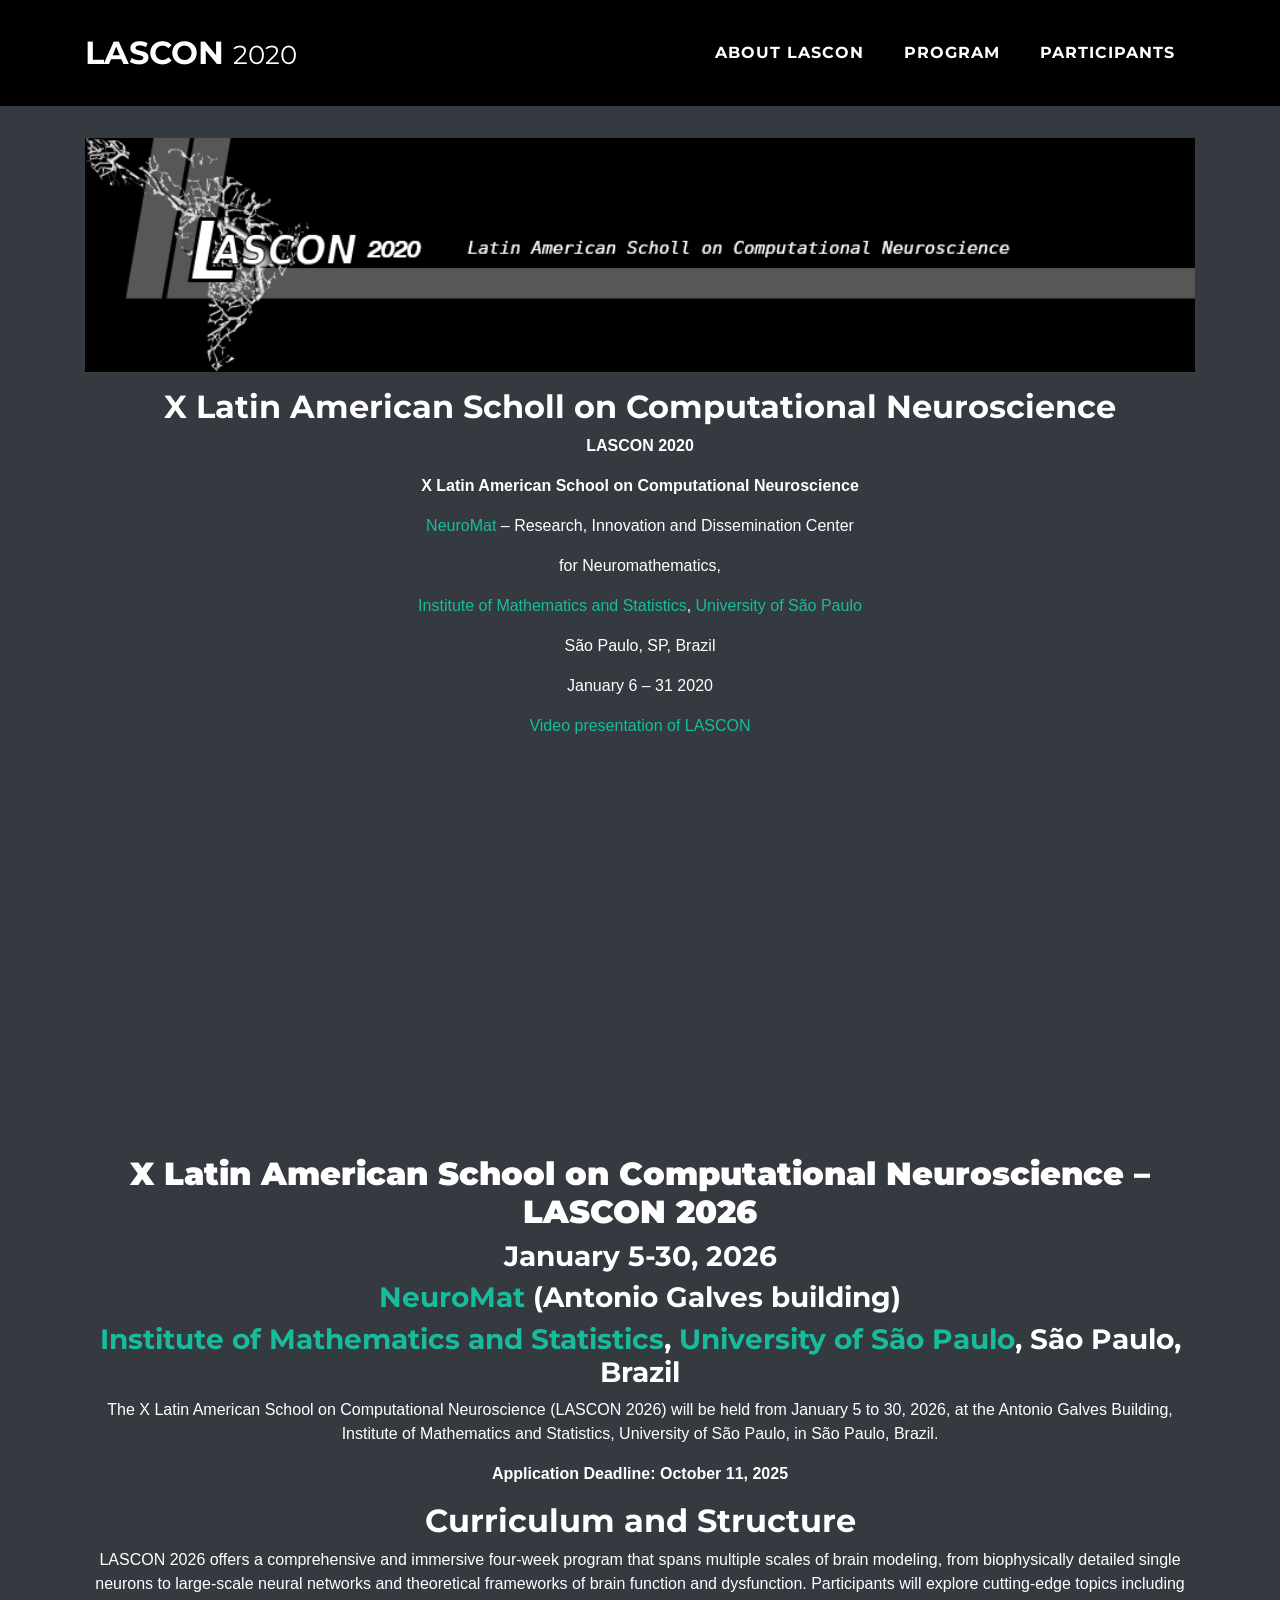
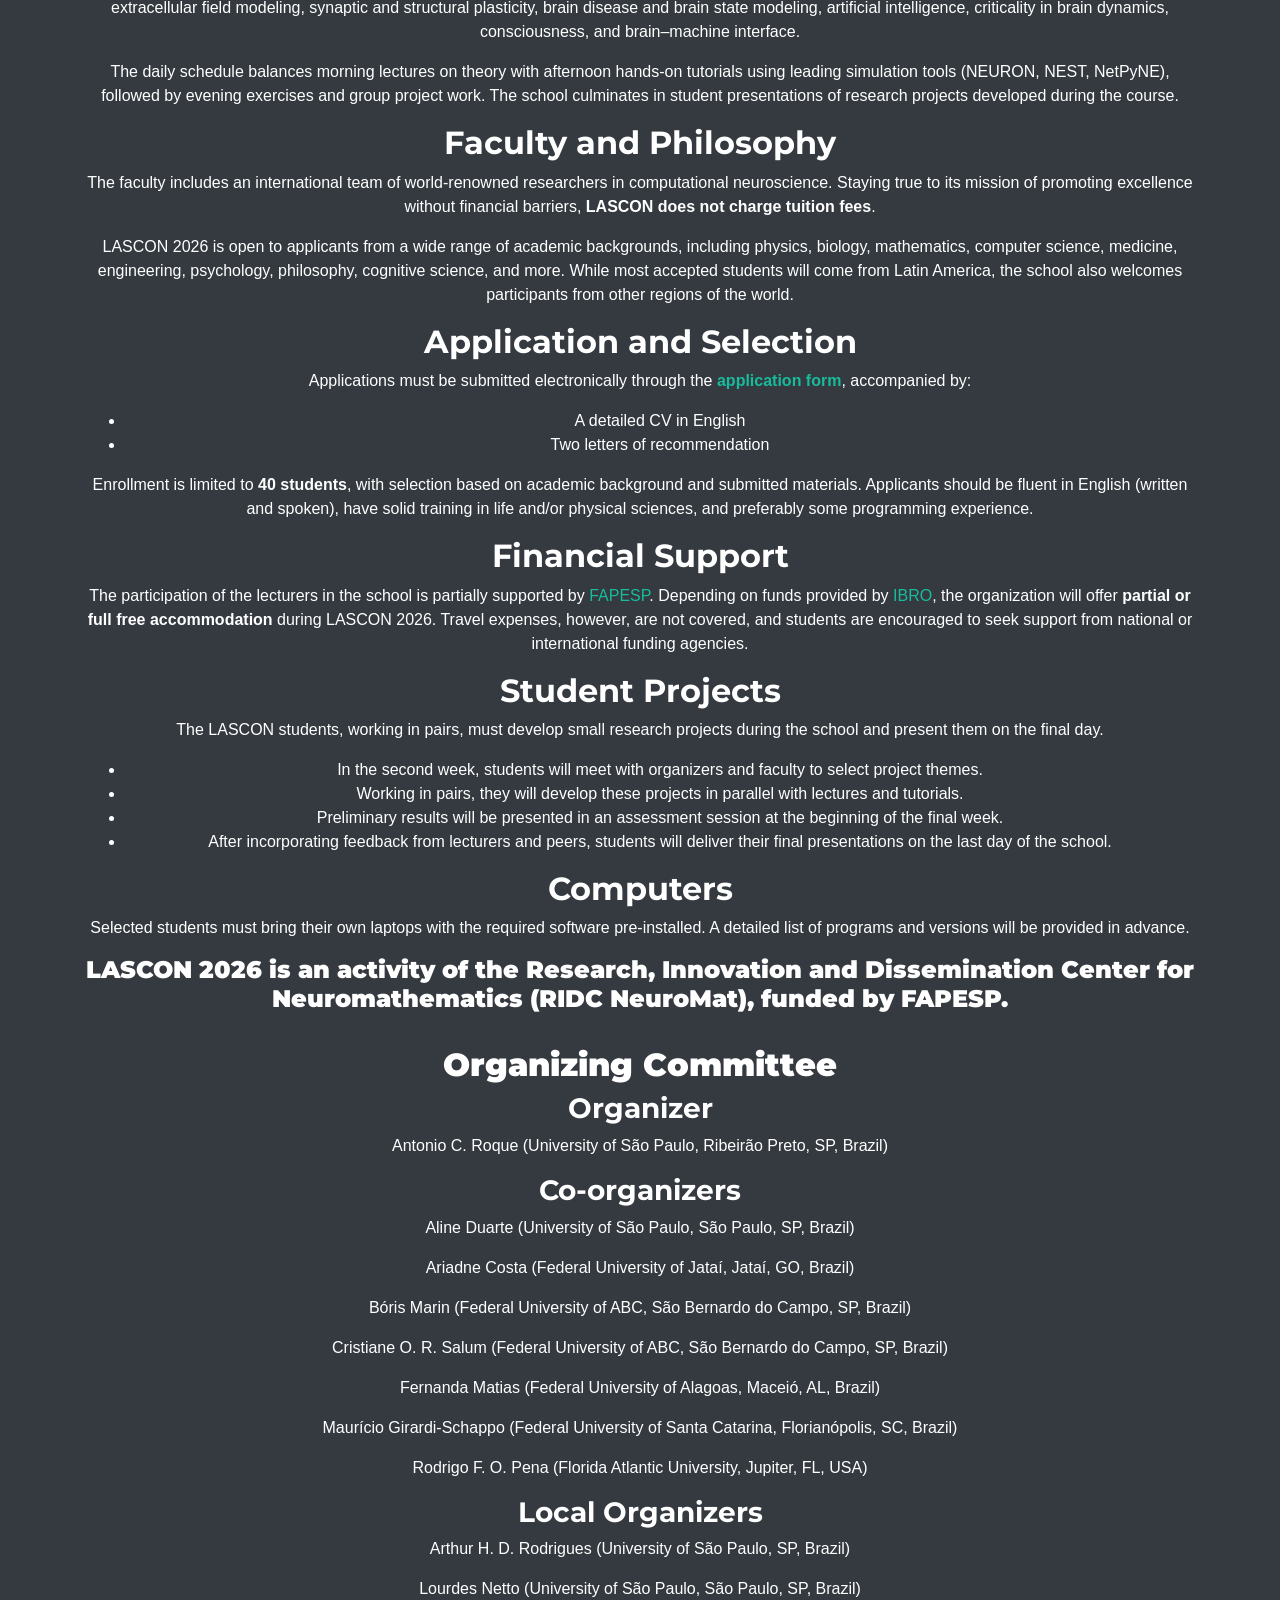
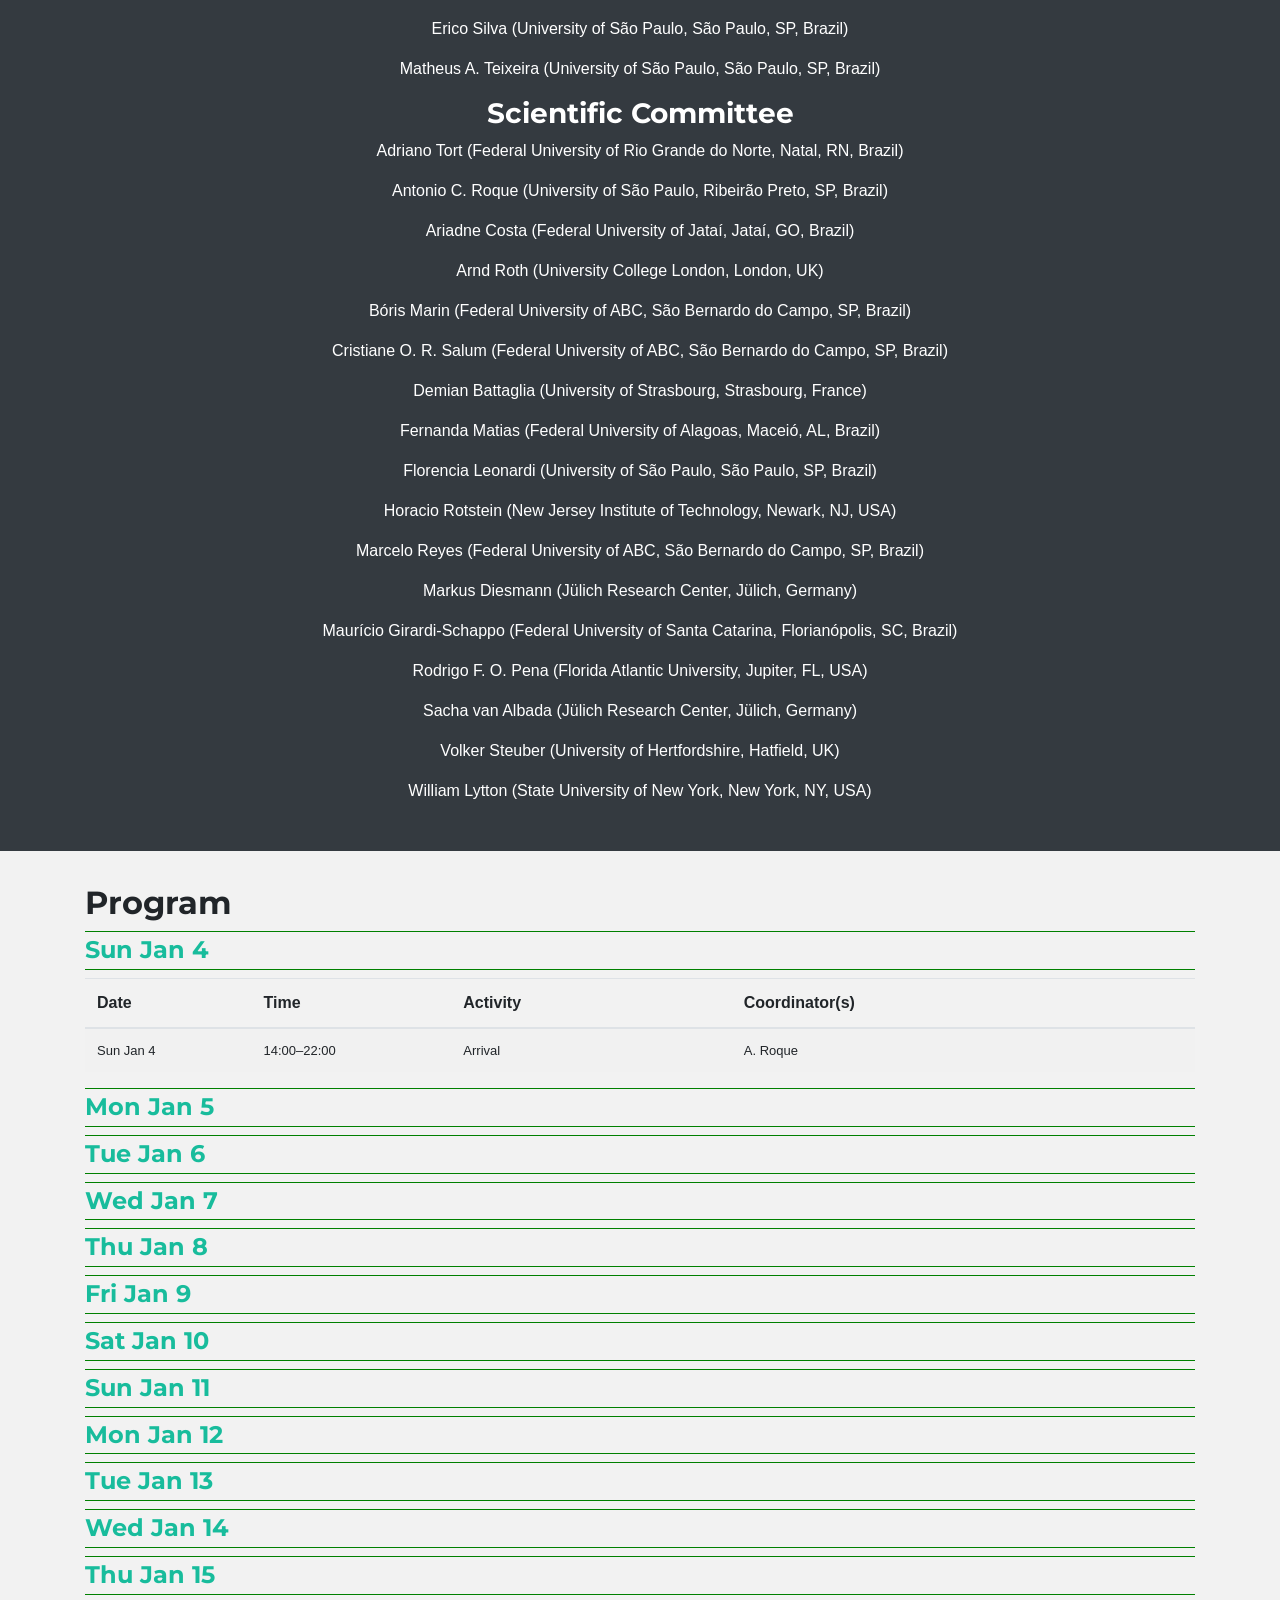
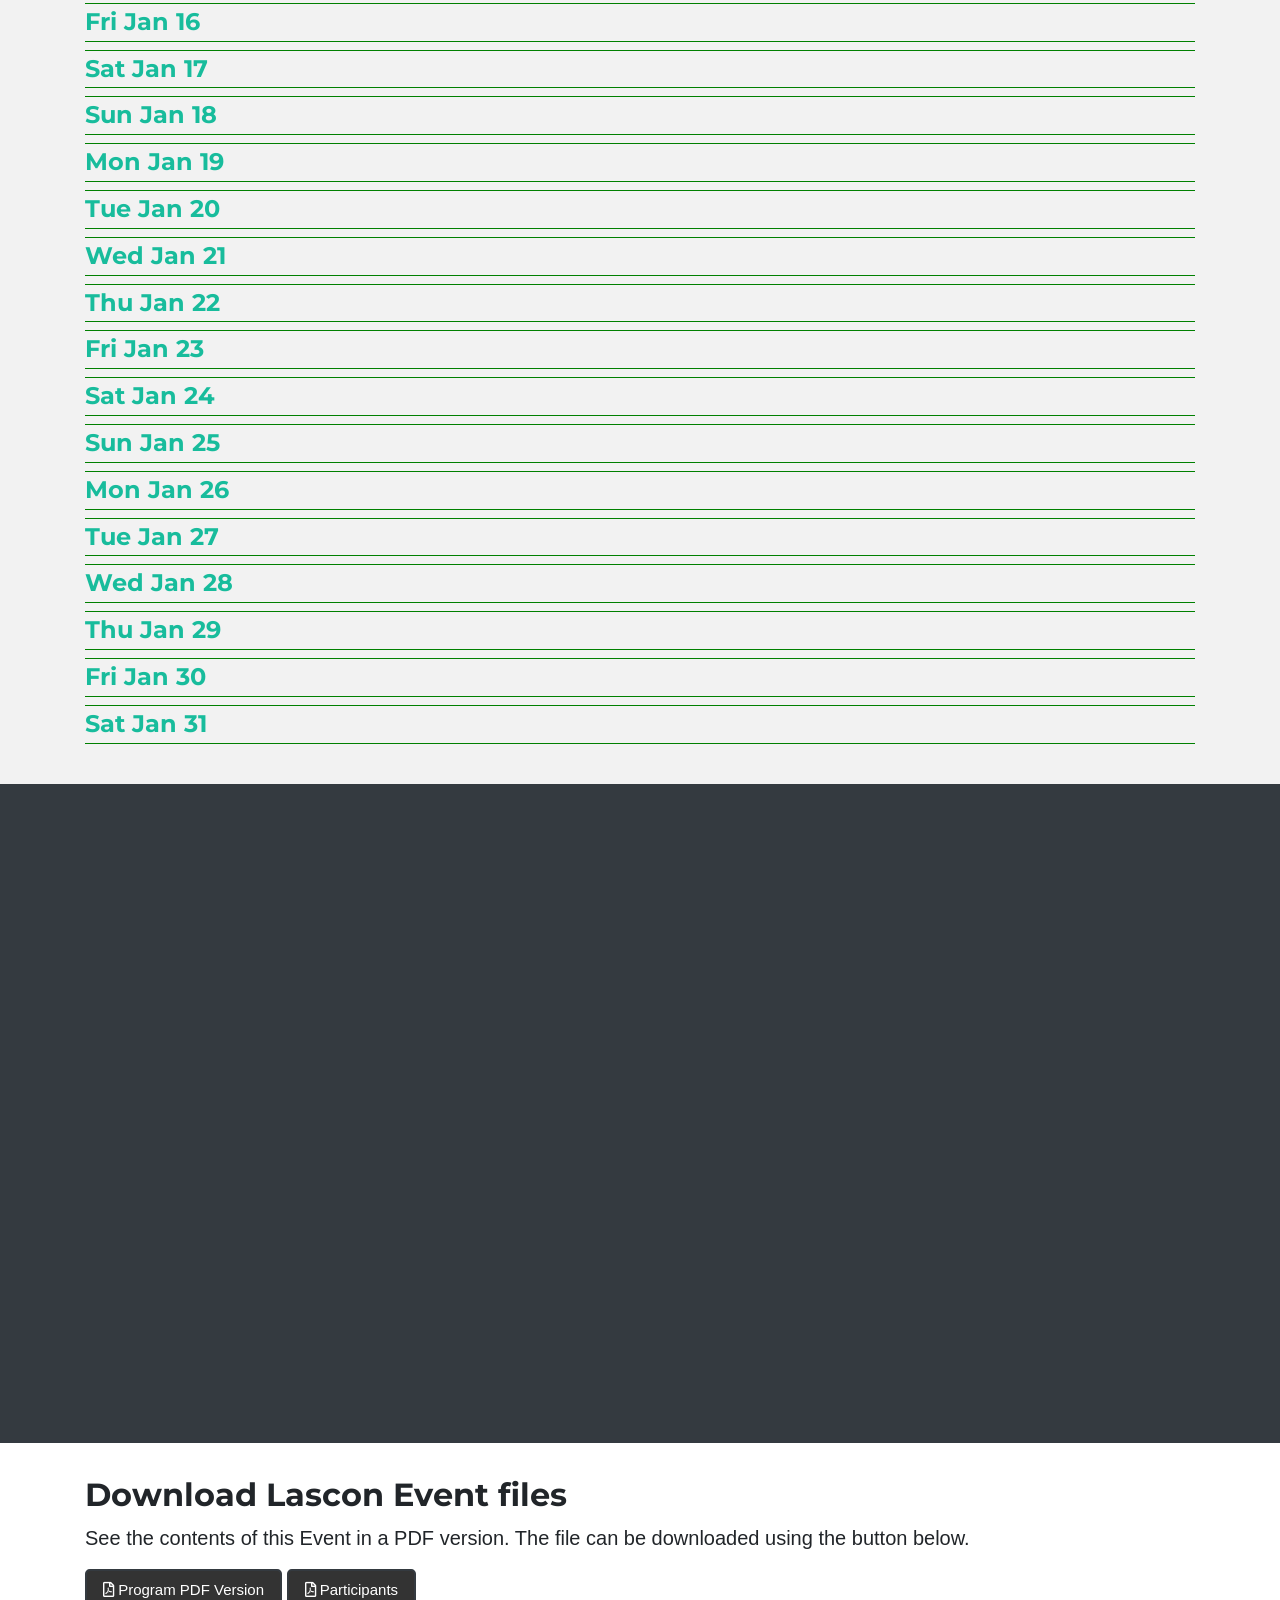
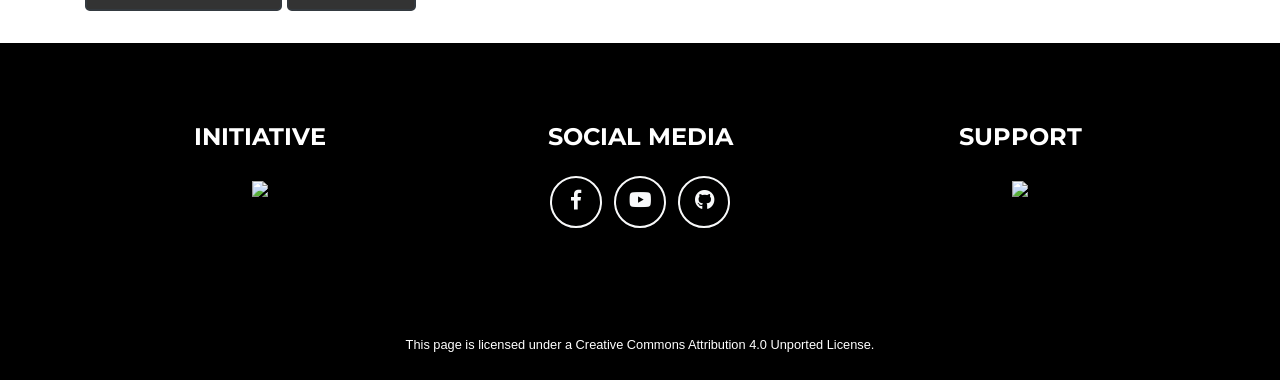
==== commit 634d90a0: "v2025-0.2.0 fix: Table days and collapses" ====
--- a/src/index.html
+++ b/src/index.html
@@ -10,7 +10,7 @@
     <meta name="description" content="">
     <meta name="author" content="">
 
-    <title>LASCON - VIII Latin American Scholl on Computational Neuroscience </title>
+    <title>LASCON - X Latin American Scholl on Computational Neuroscience </title>
 
     <!-- Bootstrap core CSS -->
     <link href="vendor/bootstrap/css/bootstrap.min.css" rel="stylesheet">
@@ -92,13 +92,13 @@
             </p>
 
 
-            <h2 class="text-center">VIII Latin American Scholl on Computational Neuroscience</h2>
+            <h2 class="text-center">X Latin American Scholl on Computational Neuroscience</h2>
 
             <div class=" page type-page status-publish hentry">
                 <div class="entry-content">
                     <p><strong><span><span><span style="font-size: normal;">LASCON 2020</span></span></span></strong>
                     </p>
-                    <p><strong><span><span><span style="font-size: normal;">VIII Latin American School on Computational
+                    <p><strong><span><span><span style="font-size: normal;">X Latin American School on Computational
                                         Neuroscience</span></span></span></strong></p>
                     <p><a href="http://neuromat.numec.prp.usp.br/">NeuroMat</a> – Research, Innovation and Dissemination
                         Center</p>
@@ -112,139 +112,76 @@
                         </span>
                     </p>
                     <p><a href="https://www.youtube.com/watch?v=10FDmMw2IbM">Video presentation of LASCON</a></p>
-                    <p><span><span><span style="font-size: normal;">The eigtht edition of the Latin American School on
-                                    Computational Neuroscience – LASCON VIII will be held at the <a
-                                        href="http://neuromat.numec.prp.usp.br/">NeuroMat</a> Center in the main campus
-                                    of the University of São Paulo in the city of São Paulo, Brazil. The school will
-                                    last for four weeks and will cover the following topics: biophysically detailed
-                                    single neuron models; reduced and simplified single neuron models; networks of
-                                    biophysical and simplified neuron models; synaptic plasticity and learning; spike
-                                    train analysis; statistical methods in neuroscience; models of extracellular fields;
-                                    modeling of brain stimulation; predictive coding; dynamics of neuronal functional
-                                    connectivity; and computational psychiatry. These models will be illustrated with
-                                    the use of programs NEURON, neuroConstruct, XPP-AUTO, Matlab, NEST, Brian and the
-                                    Virtual Brain. The faculty is composed of an international team of world-renowned
-                                    researchers in the field of computational neuroscience.</span></span>
+                    <figure class="wp-block-image aligncenter size-large is-resized"><img fetchpriority="high" decoding="async" width="1024" height="814" src="https://sisne.org/wp-content/uploads/2025/09/LASCON26_logo-1024x814.jpg" alt="" class="wp-image-580" style="width:484px;height:auto" srcset="https://sisne.org/wp-content/uploads/2025/09/LASCON26_logo-1024x814.jpg 1024w, https://sisne.org/wp-content/uploads/2025/09/LASCON26_logo-300x239.jpg 300w, https://sisne.org/wp-content/uploads/2025/09/LASCON26_logo-768x611.jpg 768w, https://sisne.org/wp-content/uploads/2025/09/LASCON26_logo-1536x1221.jpg 1536w, https://sisne.org/wp-content/uploads/2025/09/LASCON26_logo.jpg 1600w" sizes="(max-width: 1024px) 100vw, 1024px" /></figure>
+                    <h2 class="wp-block-heading has-text-align-left"><strong>X Latin American School on Computational Neuroscience – LASCON 2026</strong></h2>
+                    <h3 class="wp-block-heading">January 5-30, 2026</h3>
+                    <h3 class="wp-block-heading"><a href="https://neuromat.numec.prp.usp.br/">NeuroMat</a> (Antonio Galves building)</h3>
+                    <h3 class="wp-block-heading"><a href="https://www.ime.usp.br/en/home/">Institute of Mathematics and Statistics</a>, <a href="https://www5.usp.br/">University of São Paulo</a>, São Paulo, Brazil</h3>
+                    <p>The X Latin American School on Computational Neuroscience (LASCON 2026) will be held from January 5 to 30, 2026, at the Antonio Galves Building, Institute of Mathematics and Statistics, University of São Paulo, in São Paulo, Brazil.</p>
+                    <p><strong>Application Deadline: October 11, 2025</strong></p>
+                    <h2 class="wp-block-heading">Curriculum and Structure</h2>
+                    <p>LASCON 2026 offers a comprehensive and immersive four-week program that spans multiple scales of brain modeling, from biophysically detailed single neurons to large-scale neural networks and theoretical frameworks of brain function and dysfunction. Participants will explore cutting-edge topics including extracellular field modeling, synaptic and structural plasticity, brain disease and brain state modeling, artificial intelligence, criticality in brain dynamics, consciousness, and brain–machine interface.</p>
+                    <p>The daily schedule balances morning lectures on theory with afternoon hands-on tutorials using leading simulation tools (NEURON, NEST, NetPyNE), followed by evening exercises and group project work. The school culminates in student presentations of research projects developed during the course.</p>
+                    <h2 class="wp-block-heading">Faculty and Philosophy</h2>
+                    <p>The faculty includes an international team of world-renowned researchers in computational neuroscience. Staying true to its mission of promoting excellence without financial barriers, <strong>LASCON does not charge tuition fees</strong>. </p>
+                    <p>LASCON 2026 is open to applicants from a wide range of academic backgrounds, including physics, biology, mathematics, computer science, medicine, engineering, psychology, philosophy, cognitive science, and more. While most accepted students will come from Latin America, the school also welcomes participants from other regions of the world.</p>
+                    <h2 class="wp-block-heading">Application and Selection</h2>
+                    <p>Applications must be submitted electronically through the <strong><a href="https://forms.gle/Hku47Bxx6JNy1ffk6">application form</a></strong>, accompanied by:</p>
+                    <ul class="wp-block-list">
+                    <li>A detailed CV in English</li>
+                    <li>Two letters of recommendation</li>
+                    </ul>
+                    <p>Enrollment is limited to <strong>40 students</strong>, with selection based on academic background and submitted materials. Applicants should be fluent in English (written and spoken), have solid training in life and/or physical sciences, and preferably some programming experience.</p>
+                    <h2 class="wp-block-heading">Financial Support</h2>
+                    <p>The participation of the lecturers in the school is partially supported by <a href="https://fapesp.br/en">FAPESP</a>. Depending on funds provided by <a href="https://ibro.org/">IBRO</a>, the organization will offer <strong>partial or full free accommodation</strong> during LASCON 2026. Travel expenses, however, are not covered, and students are encouraged to seek support from national or international funding agencies.</p>
+                    <h2 class="wp-block-heading">Student Projects</h2>
+                    <p>The LASCON students, working in pairs, must develop small research projects during the school and present them on the final day.</p>
+                    <ul class="wp-block-list">
+                    <li>In the second week, students will meet with organizers and faculty to select project themes.</li>
+                    <li>Working in pairs, they will develop these projects in parallel with lectures and tutorials.</li>
+                    <li>Preliminary results will be presented in an assessment session at the beginning of the final week.</li>
+                    <li>After incorporating feedback from lecturers and peers, students will deliver their final presentations on the last day of the school.</li>
+                    </ul>
+                    <h2 class="wp-block-heading">Computers</h2>
+                    <p>Selected students must bring their own laptops with the required software pre-installed. A detailed list of programs and versions will be provided in advance.</p>
+                    <h4 class="wp-block-heading"><strong>LASCON 2026 is an activity of the Research, Innovation and Dissemination Center for Neuromathematics (RIDC NeuroMat), funded by FAPESP.</strong></h4>
+                    <br>
+                    <h2><span><span><span style="font-size: normal;"><b>Organizing Committee</b></span></span>
                         </span>
-                    </p>
-                    <p><span><span><span style="font-size: normal;">Students should be fluent in English
-                                    (written/spoken) and have a solid background in life and/or hard sciences (some
-                                    experience in computer programming is also desirable). Applications should be made
-                                    electronically using the <a title="Application form"
-                                        href="https://docs.google.com/forms/d/e/1FAIpQLSc1Q5TaJD_jmLkQoZcfrEB8YrbCJdwV3Aqqx-0FN55FzkZx0Q/viewform">application
-                                        form</a>. Applicants are also requested to submit a detailed CV (in English) and
-                                    to provide two letters of recommendation. The number of students is limited
-                                    to&nbsp;20 so the student selection will be competitive and based on the information
-                                    provided. Costs for accommodation will be covered by the school organization. There
-                                    is no registration fee for the school. The school will not give travel support for
-                                    students, who are encouraged to apply for this to both national and international
-                                    funding agencies.</span></span>
-                        </span>
-                    </p>
-                    <p><span><span><span style="font-size: normal;"><b>Selected students will have to bring their own
-                                        laptops with the necessary programs already installed on them</b></span></span>
-                        </span><span><span><span style="font-size: normal;"> (the organizers will announce the list of
-                                    programs and their versions prior to the beginning of the school).</span></span>
-                        </span>
-                    </p>
-                    <p><span><span><span style="font-size: normal;">At the end of the school students will present
-                                    preliminary results of simulation projects developed during the school. These
-                                    projects will be made in groups of two students, and the decisions on the project
-                                    themes will be made during interviews of students and the school organizers and
-                                    lecturers in the middle of the second week of school. Student groups will work on
-                                    the chosen projects during the rest of the school, in parallel with the other
-                                    activities, and give brief oral presentations of the progress achieved during an
-                                    assessment session in the beginning of the final week of school. Then, based on
-                                    suggestions and comments made by lecturers and other students during the assessment
-                                    session, student groups will resume their work and present their final results
-                                    orally on the last day of school.</span></span>
-                        </span>
-                    </p>
-                    <p><span><span><span style="font-size: normal;">Before arriving at LASCON, students are encouraged
-                                    to&nbsp;study the material&nbsp;under the “Resources for Students” link in the
-                                    LASCON&nbsp;webpage. It contains basic&nbsp;stuff that students will need to know to
-                                    follow the classes.</span></span>
-                        </span>
-                    </p>
-                    <p style="text-align: center;"><strong>LASCON 2020 is an activity of the São Paulo Research
-                            Foundation (<a href="http://www.fapesp.br/en/">FAPESP</a>)&nbsp;Research, Innovation and
-                            Dissemination Center (<a href="http://cepid.fapesp.br/en/home/">RIDC</a>)&nbsp;for
-                            Neuromathematics (<a href="http://neuromat.numec.prp.usp.br/">NeuroMat</a>).</strong></p>
-                    <p><span><span><span style="font-size: normal;"><b>Application Deadline: October 5,
-                                        2019</b></span></span>
-                        </span>
-                    </p>
-                    <p><span><span><span style="font-size: normal;"><b>Organizing Committee</b></span></span>
-                        </span>
-                    </p>
-                    <p><span><span><span style="font-size: normal;"><b>Organizers</b></span></span>
-                        </span>
-                    </p>
-                    <p>Antonio Galves (University of São Paulo, São Paulo, SP, Brazil)</p>
-                    <p><span><span><span style="font-size: normal;">Antonio Roque (University of São Paulo, Ribeirão
-                                    Preto, SP, Brazil)</span></span>
-                        </span>
-                    </p>
-                    <p>Mauricio Girardi-Schappo&nbsp;<span><span><span style="font-size: normal;">(University of São
-                                    Paulo, Ribeirão Preto, SP, Brazil)</span></span>
-                        </span>
-                    </p>
-                    <p>Nilton Kamiji (University of São Paulo, Ribeirão Preto, SP, Brazil)</p>
-                    <p><span><span><span style="font-size: normal;"><b>Local Organizers</b></span></span>
-                        </span>
-                    </p>
-                    <p>Carybé G. Silva (University of São Paulo, São Paulo, SP, Brazil)</p>
+                    </h2>
+                    <h3 class="wp-block-heading">Organizer</h3>
+                    <p>Antonio C. Roque (University of São Paulo, Ribeirão Preto, SP, Brazil)</p>
+                    <h3 class="wp-block-heading">Co-organizers</h3>
+                    <p>Aline Duarte (University of São Paulo, São Paulo, SP, Brazil)</p>
+                    <p>Ariadne Costa (Federal University of Jataí, Jataí, GO, Brazil) </p>
+                    <p>Bóris Marin (Federal University of ABC, São Bernardo do Campo, SP, Brazil)</p>
+                    <p>Cristiane O. R. Salum (Federal University of ABC, São Bernardo do Campo, SP, Brazil)</p>
+                    <p>Fernanda Matias (Federal University of Alagoas, Maceió, AL, Brazil)</p>
+                    <p>Maurício Girardi-Schappo (Federal University of Santa Catarina, Florianópolis, SC, Brazil)</p>
+                    <p>Rodrigo F. O. Pena (Florida Atlantic University, Jupiter, FL, USA)</p>
+                    <h3 class="wp-block-heading">Local Organizers</h3>
+                    <p>Arthur H. D. Rodrigues (University of São Paulo, SP, Brazil)</p>
                     <p>Lourdes Netto (University of São Paulo, São Paulo, SP, Brazil)</p>
-                    <p>Marilucia Otama</p>
-                    <p>Vera L. Ribeiro (University of São Paulo, São Paulo, SP, Brazil)</p>
-                    <p><span><span><span style="font-size: normal;"><b>Scientific Committee</b></span></span>
-                        </span>
-                    </p>
-                    <p><span><span><span style="font-size: normal;">Adriano Tort (Brain Institute, Federal University of
-                                    Rio Grande do Norte, RN, Brazil)</span></span>
-                        </span>
-                    </p>
-                    <p>Antonio Galves (University of São Paulo, São Paulo, SP, Brazil)</p>
-                    <p><span><span><span style="font-size: normal;">Antonio Roque
-                                    (University of São Paulo, Ribeirão Preto, SP, Brazil)</span></span>
-                        </span>
-                    </p>
-                    <p><span><span><span style="font-size: normal;">Arnd Roth
-                                    (University College, London, UK)</span></span>
-                        </span>
-                    </p>
-                    <p>John Murray (Yale School of Medicine, New Haven, CT, USA)</p>
-                    <p>Julian Tejada (Federal University of Sergipe, Aracaju, SE, Brazil)</p>
-                    <p>Marcelo Reyes (Federal University of ABC, Santo Andre, SP, Brazil)</p>
-                    <p>Mauricio Girardi-Schappo&nbsp;<span><span><span style="font-size: normal;">(University of São
-                                    Paulo, Ribeirão Preto, SP, Brazil)</span></span>
-                        </span>
-                    </p>
-                    <p>Nilton Kamiji (University of São Paulo, Ribeirão Preto, SP, Brazil)</p>
-                    <p><span><span><span style="font-size: normal;">Osame Kinouchi
-                                    (University of São Paulo, Ribeirão Preto, SP, Brazil)</span></span>
-                        </span>
-                    </p>
-                    <p><span><span><span style="font-size: normal;">Reynaldo Pinto
-                                    (University of São Paulo, São Carlos, SP, Brazil)</span></span>
-                        </span>
-                    </p>
-                    <p><span><span><span style="font-size: normal;">Rodrigo Oliveira
-                                    (Champalimaud Neuroscience Programme, Lisbon, Portugal)</span></span>
-                        </span>
-                    </p>
-                    <p><span><span><span style="font-size: normal;">Sidarta Ribeiro (Brain Institute, Federal University
-                                    of Rio Grande do Norte, RN, Brazil)</span></span>
-                        </span>
-                    </p>
-                    <p><span><span><span style="font-size: normal;">Volker Steuber
-                                    (University of Hertfordshire, Hatfield, UK)</span></span>
-                        </span>
-                    </p>
-                    <p><span><span><span style="font-size: normal;">William Lytton
-                                    (State University of New York, New York, NY, USA)</span></span>
-                        </span>
-                    </p>
+                    <p>Erico Silva (University of São Paulo, São Paulo, SP, Brazil)</p>
+                    <p>Matheus A. Teixeira (University of São Paulo, São Paulo, SP, Brazil)</p>
+                    <h3 class="wp-block-heading">Scientific Committee</h3>
+                    <p>Adriano Tort (Federal University of Rio Grande do Norte, Natal, RN, Brazil)</p>
+                    <p>Antonio C. Roque (University of São Paulo, Ribeirão Preto, SP, Brazil)</p>
+                    <p>Ariadne Costa (Federal University of Jataí, Jataí, GO, Brazil)</p>
+                    <p>Arnd Roth (University College London, London, UK)</p>
+                    <p>Bóris Marin (Federal University of ABC, São Bernardo do Campo, SP, Brazil)</p>
+                    <p>Cristiane O. R. Salum (Federal University of ABC, São Bernardo do Campo, SP, Brazil) </p>
+                    <p>Demian Battaglia (University of Strasbourg, Strasbourg, France)</p>
+                    <p>Fernanda Matias (Federal University of Alagoas, Maceió, AL, Brazil)</p>
+                    <p>Florencia Leonardi (University of São Paulo, São Paulo, SP, Brazil)</p>
+                    <p>Horacio Rotstein (New Jersey Institute of Technology, Newark, NJ, USA)</p>
+                    <p>Marcelo Reyes (Federal University of ABC, São Bernardo do Campo, SP, Brazil)</p>
+                    <p>Markus Diesmann (Jülich Research Center, Jülich, Germany)</p>
+                    <p>Maurício Girardi-Schappo (Federal University of Santa Catarina, Florianópolis, SC, Brazil)</p>
+                    <p>Rodrigo F. O. Pena (Florida Atlantic University, Jupiter, FL, USA)</p>
+                    <p>Sacha van Albada (Jülich Research Center, Jülich, Germany)</p>
+                    <p>Volker Steuber (University of Hertfordshire, Hatfield, UK)</p>
+                    <p>William Lytton (State University of New York, New York, NY, USA)<br></p>
                 </div>
                 <!-- .entry-content -->
             </div>
@@ -415,7 +352,7 @@
                 copyElAttributes(link.parent('h4'), link);
            });
 
-           $('#collapseOne').addClass('show');
+           $('#collapse1').addClass('show');
            
        });
     </script>
@@ -427,33 +364,35 @@
 
             <!-- COMPONENT ACCORDION -->
             <div class="panel-group" id="accordion" role="tablist" aria-multiselectable="true">
+                <!-- SEMANA 1 -->
+                
                 <!-- Panel item -->
                 <div class="panel panel-default">
                     <div class="panel-heading" role="tab" id="headingOne">
                         <h4 class="panel-title">
-                            <a role="button" data-toggle="collapse" data-parent="#accordion" href="#collapseOne" aria-expanded="true" aria-controls="collapseOne">
-                                Sun Jan 5
+                            <a role="button" data-toggle="collapse" data-parent="#accordion" href="#collapse1" aria-expanded="true" aria-controls="collapse1">
+                                Sun Jan 4
                             </a>
                         </h4>
                     </div>
-                    <div id="collapseOne" class="panel-collapse collapse in" role="tabpanel" aria-labelledby="headingOne">
+                    <div id="collapse1" class="panel-collapse collapse in" role="tabpanel" aria-labelledby="headingOne">
                         <div class="panel-body">
                             <table class="table table-striped table-program">
                                 <thead>
-                                    <tr>
-                                        <th>Date</th>
-                                        <th>Time</th>
-                                        <th>Activity</th>
-                                        <th>Coordinator(s)</th>
-                                    </tr>
+                                <tr>
+                                <th>Date</th>
+                                <th>Time</th>
+                                <th>Activity</th>
+                                <th>Coordinator(s)</th>
+                                </tr>
                                 </thead>
                                 <tbody>
-                                    <tr>
-                                        <td width="15%" style="background-color: #f1f1f1;">Sun Jan 5</td>
-                                        <td width="18%" style="background-color: #f1f1f1;">14:00–22:00</td>
-                                        <td style="background-color: #f1f1f1;">Arrival</td>
-                                        <td style="background-color: #f1f1f1;">A. Roque</td>
-                                    </tr>
+                                <tr>
+                                <td width="15%" style="background-color: #f1f1f1;">Sun Jan 4</td>
+                                <td width="18%" style="background-color: #f1f1f1;">14:00–22:00</td>
+                                <td style="background-color: #f1f1f1;">Arrival</td>
+                                <td style="background-color: #f1f1f1;">A. Roque</td>
+                                </tr>
                                 </tbody>
                             </table>
                         </div>
@@ -465,95 +404,102 @@
                 <div class="panel panel-default">
                     <div class="panel-heading" role="tab" id="headingTwo">
                         <h4 class="panel-title">
-                            <a class="collapsed" role="button" data-toggle="collapse" data-parent="#accordion" href="#collapseTwo" aria-expanded="false" aria-controls="collapseTwo">
-                                Mon Jan 6
+                            <a class="collapsed" role="button" data-toggle="collapse" data-parent="#accordion" href="#collapse23" aria-expanded="false" aria-controls="collapse23">
+                                Mon Jan 5
                             </a>
                         </h4>
                     </div>
-                    <div id="collapseTwo" class="panel-collapse collapse" role="tabpanel" aria-labelledby="headingTwo">
+                    <div id="collapse23" class="panel-collapse collapse" role="tabpanel" aria-labelledby="headingTwo">
                         <div class="panel-body">
                             <table class="table table-striped table-program">
                                 <thead>
-                                    <tr>
-                                        <th>Date</th>
-                                        <th>Time</th>
-                                        <th>Activity</th>
-                                        <th>Coordinator(s)</th>
-                                    </tr>
+                                <tr>
+                                <th>Date</th>
+                                <th>Time</th>
+                                <th>Activity</th>
+                                <th>Coordinator(s)</th>
+                                </tr>
                                 </thead>
                                 <tbody>
-                                    <tr>
-                                        <td style="background-color: #f1f1f1;">Mon Jan 6</td>
-                                        <td style="background-color: #f1f1f1;">09:00–10:00</td>
-                                        <td style="background-color: #f1f1f1;">Lecture 1. Basic neuroscience</td>
-                                        <td style="background-color: #f1f1f1;">V .Steuber</td>
-                                    </tr>
-                                    <tr>
-                                        <td></td>
-                                        <td>10:00–10:20</td>
-                                        <td>Coffee break</td>
-                                        <td></td>
-                                    </tr>
-                                    <tr>
-                                        <td></td>
-                                        <td>10:20–11:20</td>
-                                        <td>Lecture 2. The cable equation</td>
-                                        <td>A. Roth</td>
-                                    </tr>
-                                    <tr>
-                                        <td></td>
-                                        <td>11:20–11:30</td>
-                                        <td>Interval</td>
-                                        <td></td>
-                                    </tr>
-                                    <tr>
-                                        <td></td>
-                                        <td>11:30–12:30</td>
-                                        <td>Lecture 3. The Hodgkin-Huxley model</td>
-                                        <td>V. Steuber</td>
-                                    </tr>
-                                    <tr>
-                                        <td></td>
-                                        <td>12:30–14:30</td>
-                                        <td>Lunch</td>
-                                        <td></td>
-                                    </tr>
-                                    <tr>
-                                        <td></td>
-                                        <td>14:30–15:30</td>
-                                        <td>Tutorial 1. PYTHON tutorial</td>
-                                        <td>N. Kamiji and R. Shimoura</td>
-                                    </tr>
-                                    <tr>
-                                        <td></td>
-                                        <td>15:30–15:40</td>
-                                        <td>Interval</td>
-                                        <td></td>
-                                    </tr>
-                                    <tr>
-                                        <td></td>
-                                        <td>15:40–16:40</td>
-                                        <td>Tutorial 2. Introduction to NEURON</td>
-                                        <td>A. Roth</td>
-                                    </tr>
-                                    <tr>
-                                        <td></td>
-                                        <td>16:40–17:00</td>
-                                        <td>Coffee break</td>
-                                        <td></td>
-                                    </tr>
-                                    <tr>
-                                        <td></td>
-                                        <td>17:00–18:00</td>
-                                        <td>Tutorial 3. Software installation and Python exercises</td>
-                                        <td>Tutors</td>
-                                    </tr>
-                                    <tr>
-                                        <td></td>
-                                        <td>18:00–20:00</td>
-                                        <td>Exercises</td>
-                                        <td>Tutors</td>
-                                    </tr>
+                                <tr>
+                                <td style="background-color: #f1f1f1;">Mon Jan 5</td>
+                                <td style="background-color: #f1f1f1;">09:00–10:00</td>
+                                <td style="background-color: #f1f1f1;">Lecture 1. The Hodgkin-Huxley model</td>
+                                <td style="background-color: #f1f1f1;">H. Rotstein</td>
+                                </tr>
+                                <tr>
+                                    <td></td>
+                                    <td>10:00–10:20</td>
+                                    <td>Coffee break</td>
+                                    <td></td>
+                                </tr>
+                                <tr>
+                                    <td></td>
+                                    <td>10:20–11:20</td>
+                                    <td>Lecture 2. The cable equation</td>
+                                    <td>A. Roth</td>
+                                </tr>
+                                <tr>
+                                    <td></td>
+                                    <td>11:20–11:30</td>
+                                    <td>Interval</td>
+                                    <td></td>
+                                </tr>
+                                <tr>
+                                    <td></td>
+                                    <td>11:30–12:30</td>
+                                    <td>Lecture 3. Reduced and simplified neuron models and phase plane analysis 1</td>
+                                    <td>H. Rotstein</td>
+                                </tr>
+                                <tr>
+                                    <td></td>
+                                    <td>12:30–14:30</td>
+                                    <td>Lunch</td>
+                                    <td></td>
+                                </tr>
+                                <tr>
+                                    <td></td>
+                                    <td>14:30–15:30</td>
+                                    <td>Tutorial 1. NEURON 1</td>
+                                    <td>A. Roth and V. Bragin</td>
+                                </tr>
+                                <tr>
+                                    <td></td>
+                                    <td>15:30–15:40</td>
+                                    <td>Interval</td>
+                                    <td></td>
+                                </tr>
+                                <tr>
+                                    <td></td>
+                                    <td>15:40–16:40</td>
+                                    <td>Tutorial 2. NEURON 2</td>
+                                    <td>A. Roth and V. Bragin</td>
+                                </tr>
+                                <tr>
+                                    <td></td>
+                                    <td>16:40–17:00</td>
+                                    <td>Coffee break</td>
+                                    <td></td>
+                                </tr>
+                                <tr>
+                                    <td></td>
+                                    <td>17:00–18:00</td>
+                                    <td>Tutorial 3. Reduced and simplified neuron models
+and phase plane analysis tutorial 1</td>
+                                    <td>H. Rotstein and M. Girardi-Schappo</td>
+                                </tr>
+                                <tr>
+                                    <td></td>
+                                    <td>18:00–18:10</td>
+                                    <td>Interval</td>
+                                    <td></td>
+                                </tr>
+                                <tr>
+                                    <td></td>
+                                    <td>18:10–20:00</td>
+                                    <td>Software installation and Python support</td>
+                                    <td>H. Rotstein and M. Girardi-Schappo</td>
+                                </tr>
                                 </tbody>
                             </table>
                         </div>
@@ -564,209 +510,209 @@
                 <div class="panel panel-default">
                     <div class="panel-heading" role="tab" id="headingThree">
                         <h4 class="panel-title">
-                            <a class="collapsed" role="button" data-toggle="collapse" data-parent="#accordion" href="#collapseThree" aria-expanded="false" aria-controls="collapseThree">
-                                Tue Jan 7
+                            <a class="collapsed" role="button" data-toggle="collapse" data-parent="#accordion" href="#collapse3" aria-expanded="false" aria-controls="collapse3">
+                                Tue Jan 6
                             </a>
                         </h4>
                     </div>
-                    <div id="collapseThree" class="panel-collapse collapse" role="tabpanel" aria-labelledby="headingThree">
+                    <div id="collapse3" class="panel-collapse collapse" role="tabpanel" aria-labelledby="headingThree">
                         <div class="panel-body">
                             <table class="table table-striped table-program">
                                 <thead>
-                                    <tr>
+                                <tr>
+                                <th>Date</th>
+                                <th>Time</th>
+                                <th>Activity</th>
+                                <th>Coordinator(s)</th>
+                                </tr>
+                                </thead>
+                                <tbody>
+                                <tr>
+                                    <td style="background-color: #f1f1f1;">Tue Jan 6</td>
+                                    <td style="background-color: #f1f1f1;">09:00–10:00</td>
+                                    <td style="background-color: #f1f1f1;">Lecture 4. Matching passive neuron models to data
+                                    </td>
+                                    <td style="background-color: #f1f1f1;">A. Roth</td>
+                                </tr>
+                                <tr>
+                                    <td></td>
+                                    <td>10:00–10:20</td>
+                                    <td>Coffee break</td>
+                                    <td></td>
+                                </tr>
+                                <tr>
+                                    <td></td>
+                                    <td>10:20–11:20</td>
+                                    <td>Lecture 5. Modeling ionic currents and their effects</td>
+                                    <td>V. Steuber</td>
+                                </tr>
+                                <tr>
+                                    <td></td>
+                                    <td>11:20–11:30</td>
+                                    <td>Interval</td>
+                                    <td></td>
+                                </tr>
+                                <tr>
+                                    <td></td>
+                                    <td>11:30–12:30</td>
+                                    <td>Lecture 6. Reduced neuron models and phase plane analysis 1</td>
+                                    <td>B. Marin</td>
+                                </tr>
+                                <tr>
+                                    <td></td>
+                                    <td>12:30–14:30</td>
+                                    <td>Lunch</td>
+                                    <td></td>
+                                </tr>
+                                <tr>
+                                    <td></td>
+                                    <td>14:30–15:30</td>
+                                    <td>Tutorial 4. NEURON 1</td>
+                                    <td>A. Roth&nbsp;and S. Durá-Bernal</td>
+                                </tr>
+                                <tr>
+                                    <td></td>
+                                    <td>15:30–15:40</td>
+                                    <td>Interval</td>
+                                    <td></td>
+                                </tr>
+                                <tr>
+                                    <td></td>
+                                    <td>15:40–16:40</td>
+                                    <td>Tutorial 5. NEURON 2</td>
+                                    <td>A. Roth&nbsp;and S. Durá-Bernal</td>
+                                </tr>
+                                <tr>
+                                    <td></td>
+                                    <td>16:40–17:00</td>
+                                    <td>Coffee break</td>
+                                    <td></td>
+                                </tr>
+                                <tr>
+                                    <td></td>
+                                    <td>17:00–18:00</td>
+                                    <td>Tutorial 6. Reduced neuron models and phase plane analysis tutorial 1</td>
+                                    <td>B. Marin</td>
+                                </tr>
+                                <tr>
+                                    <td></td>
+                                    <td>18:00–18:10</td>
+                                    <td>Interval</td>
+                                    <td></td>
+                                </tr>
+                                <tr>
+                                    <td></td>
+                                    <td>18:10–19:10</td>
+                                    <td>Tutorial 6. NEURON 3</td>
+                                    <td>A. Roth&nbsp;and S. Durá-Bernal</td>
+                                </tr>
+                                <tr>
+                                    <td></td>
+                                    <td>19:10–20:00</td>
+                                    <td>Exercises</td>
+                                    <td>Tutors</td>
+                                </tr>
+                                </tbody>
+                            </table>
+                        </div>
+                    </div>
+                </div>
+                <!-- / Panel item -->
+
+                <!-- Panel item -->
+                <div class="panel panel-default">
+                        <div class="panel-heading" role="tab" id="headingFour">
+                            <h4 class="panel-title">
+                                <a role="button" data-toggle="collapse" data-parent="#accordion" href="#collapse4" aria-expanded="true" aria-controls="collapse4">
+                                    Wed Jan 7
+                                </a>
+                            </h4>
+                        </div>
+                        <div id="collapse4" class="panel-collapse collapse in" role="tabpanel" aria-labelledby="headingFour">
+                            <div class="panel-body">
+                                <table class="table table-striped table-program">
+                                    <thead>
+                                        <tr>
                                         <th>Date</th>
                                         <th>Time</th>
                                         <th>Activity</th>
                                         <th>Coordinator(s)</th>
-                                    </tr>
-                                </thead>
-                                <tbody>
-                                    <tr>
-                                        <td style="background-color: #f1f1f1;">Tue Jan 7</td>
-                                        <td style="background-color: #f1f1f1;">09:00–10:00</td>
-                                        <td style="background-color: #f1f1f1;">Lecture 4. Matching passive neuron models to data
-                                        </td>
-                                        <td style="background-color: #f1f1f1;">A. Roth</td>
-                                    </tr>
-                                    <tr>
-                                        <td></td>
-                                        <td>10:00–10:20</td>
-                                        <td>Coffee break</td>
-                                        <td></td>
-                                    </tr>
-                                    <tr>
-                                        <td></td>
-                                        <td>10:20–11:20</td>
-                                        <td>Lecture 5. Modeling ionic currents and their effects</td>
-                                        <td>V. Steuber</td>
-                                    </tr>
-                                    <tr>
-                                        <td></td>
-                                        <td>11:20–11:30</td>
-                                        <td>Interval</td>
-                                        <td></td>
-                                    </tr>
-                                    <tr>
-                                        <td></td>
-                                        <td>11:30–12:30</td>
-                                        <td>Lecture 6. Reduced neuron models and phase plane analysis 1</td>
-                                        <td>B. Marin</td>
-                                    </tr>
-                                    <tr>
-                                        <td></td>
-                                        <td>12:30–14:30</td>
-                                        <td>Lunch</td>
-                                        <td></td>
-                                    </tr>
-                                    <tr>
-                                        <td></td>
-                                        <td>14:30–15:30</td>
-                                        <td>Tutorial 4. NEURON 1</td>
-                                        <td>A. Roth&nbsp;and S. Durá-Bernal</td>
-                                    </tr>
-                                    <tr>
-                                        <td></td>
-                                        <td>15:30–15:40</td>
-                                        <td>Interval</td>
-                                        <td></td>
-                                    </tr>
-                                    <tr>
-                                        <td></td>
-                                        <td>15:40–16:40</td>
-                                        <td>Tutorial 5. NEURON 2</td>
-                                        <td>A. Roth&nbsp;and S. Durá-Bernal</td>
-                                    </tr>
-                                    <tr>
-                                        <td></td>
-                                        <td>16:40–17:00</td>
-                                        <td>Coffee break</td>
-                                        <td></td>
-                                    </tr>
-                                    <tr>
-                                        <td></td>
-                                        <td>17:00–18:00</td>
-                                        <td>Tutorial 6. Reduced neuron models and phase plane analysis tutorial 1</td>
-                                        <td>B. Marin</td>
-                                    </tr>
-                                    <tr>
-                                        <td></td>
-                                        <td>18:00–18:10</td>
-                                        <td>Interval</td>
-                                        <td></td>
-                                    </tr>
-                                    <tr>
-                                        <td></td>
-                                        <td>18:10–19:10</td>
-                                        <td>Tutorial 6. NEURON 3</td>
-                                        <td>A. Roth&nbsp;and S. Durá-Bernal</td>
-                                    </tr>
-                                    <tr>
-                                        <td></td>
-                                        <td>19:10–20:00</td>
-                                        <td>Exercises</td>
-                                        <td>Tutors</td>
-                                    </tr>
-                                </tbody>
-                            </table>
-                        </div>
-                    </div>
-                </div>
-                <!-- / Panel item -->
-
-                <!-- Panel item -->
-                <div class="panel panel-default">
-                        <div class="panel-heading" role="tab" id="headingFour">
-                            <h4 class="panel-title">
-                                <a role="button" data-toggle="collapse" data-parent="#accordion" href="#collapseFour" aria-expanded="true" aria-controls="collapseFour">
-                                    Wed Jan 8
-                                </a>
-                            </h4>
-                        </div>
-                        <div id="collapseFour" class="panel-collapse collapse in" role="tabpanel" aria-labelledby="headingFour">
-                            <div class="panel-body">
-                                <table class="table table-striped table-program">
-                                    <thead>
-                                        <tr>
-                                            <th>Date</th>
-                                            <th>Time</th>
-                                            <th>Activity</th>
-                                            <th>Coordinator(s)</th>
                                         </tr>
                                     </thead>
                                     <tbody>
-                                        <tr>
-                                            <td style="background-color: #f1f1f1;">Wed Jan 8</td>
-                                            <td style="background-color: #f1f1f1;">09:00–10:00</td>
-                                            <td style="background-color: #f1f1f1;">Lecture 7. Modeling synapses</td>
-                                            <td style="background-color: #f1f1f1;">A. Roth</td>
-                                        </tr>
-                                        <tr>
-                                            <td></td>
-                                            <td>10:00–10:20</td>
-                                            <td>Coffee break</td>
-                                            <td></td>
-                                        </tr>
-                                        <tr>
-                                            <td></td>
-                                            <td>10:20–11:20</td>
-                                            <td>Lecture 8. Compartmental modeling</td>
-                                            <td>V. Steuber</td>
-                                        </tr>
-                                        <tr>
-                                            <td></td>
-                                            <td>11:20–11:30</td>
-                                            <td>Interval</td>
-                                            <td></td>
-                                        </tr>
-                                        <tr>
-                                            <td></td>
-                                            <td>11:30–12:30</td>
-                                            <td>Lecture 9. Reduced neuron models and phase plane analysis 2</td>
-                                            <td>B. Marin</td>
-                                        </tr>
-                                        <tr>
-                                            <td></td>
-                                            <td>12:30–14:30</td>
-                                            <td>Lunch</td>
-                                            <td></td>
-                                        </tr>
-                                        <tr>
-                                            <td></td>
-                                            <td>14:30–15:30</td>
-                                            <td>Tutorial 7. NEURON 4</td>
-                                            <td>A. Roth&nbsp;and S. Durá-Bernal</td>
-                                        </tr>
-                                        <tr>
-                                            <td></td>
-                                            <td>15:30–15:40</td>
-                                            <td>Interval</td>
-                                            <td></td>
-                                        </tr>
-                                        <tr>
-                                            <td></td>
-                                            <td>15:40–16:40</td>
-                                            <td>Tutorial 8. NEURON 5</td>
-                                            <td>A. Roth&nbsp;and S. Durá-Bernal</td>
-                                        </tr>
-                                        <tr>
-                                            <td></td>
-                                            <td>16:40–17:00</td>
-                                            <td>Coffee break</td>
-                                            <td></td>
-                                        </tr>
-                                        <tr>
-                                            <td></td>
-                                            <td>17:00–18:00</td>
-                                            <td>Tutorial 9. Reduced neuron models and phase plane analysis tutorial 2</td>
-                                            <td>B. Marin</td>
-                                        </tr>
-                                        <tr>
-                                            <td></td>
-                                            <td>18:00–20:00</td>
-                                            <td>Exercises</td>
-                                            <td>Tutors</td>
-                                        </tr>
-                                    </tbody>
+                                    <tr>
+                                        <td style="background-color: #f1f1f1;">Wed Jan 7</td>
+                                        <td style="background-color: #f1f1f1;">09:00–10:00</td>
+                                        <td style="background-color: #f1f1f1;">Lecture 7. Modeling synapses</td>
+                                        <td style="background-color: #f1f1f1;">A. Roth</td>
+                                    </tr>
+                                    <tr>
+                                        <td></td>
+                                        <td>10:00–10:20</td>
+                                        <td>Coffee break</td>
+                                        <td></td>
+                                    </tr>
+                                    <tr>
+                                        <td></td>
+                                        <td>10:20–11:20</td>
+                                        <td>Lecture 8. Compartmental modeling</td>
+                                        <td>V. Steuber</td>
+                                    </tr>
+                                    <tr>
+                                        <td></td>
+                                        <td>11:20–11:30</td>
+                                        <td>Interval</td>
+                                        <td></td>
+                                    </tr>
+                                    <tr>
+                                        <td></td>
+                                        <td>11:30–12:30</td>
+                                        <td>Lecture 9. Reduced neuron models and phase plane analysis 2</td>
+                                        <td>B. Marin</td>
+                                    </tr>
+                                    <tr>
+                                        <td></td>
+                                        <td>12:30–14:30</td>
+                                        <td>Lunch</td>
+                                        <td></td>
+                                    </tr>
+                                    <tr>
+                                        <td></td>
+                                        <td>14:30–15:30</td>
+                                        <td>Tutorial 7. NEURON 4</td>
+                                        <td>A. Roth&nbsp;and S. Durá-Bernal</td>
+                                    </tr>
+                                    <tr>
+                                        <td></td>
+                                        <td>15:30–15:40</td>
+                                        <td>Interval</td>
+                                        <td></td>
+                                    </tr>
+                                    <tr>
+                                        <td></td>
+                                        <td>15:40–16:40</td>
+                                        <td>Tutorial 8. NEURON 5</td>
+                                        <td>A. Roth&nbsp;and S. Durá-Bernal</td>
+                                    </tr>
+                                    <tr>
+                                        <td></td>
+                                        <td>16:40–17:00</td>
+                                        <td>Coffee break</td>
+                                        <td></td>
+                                    </tr>
+                                    <tr>
+                                        <td></td>
+                                        <td>17:00–18:00</td>
+                                        <td>Tutorial 9. Reduced neuron models and phase plane analysis tutorial 2</td>
+                                        <td>B. Marin</td>
+                                    </tr>
+                                    <tr>
+                                        <td></td>
+                                        <td>18:00–20:00</td>
+                                        <td>Exercises</td>
+                                        <td>Tutors</td>
+                                    </tr>
+                                </tbody>
                                 </table>
                             </div>
                         </div>
@@ -776,95 +722,95 @@
                     <div class="panel panel-default">
                         <div class="panel-heading" role="tab" id="headingFive">
                             <h4 class="panel-title">
-                                <a role="button" data-toggle="collapse" data-parent="#accordion" href="#collapseFive" aria-expanded="true" aria-controls="collapseFive">
-                                    Thu Jan 9
+                                <a role="button" data-toggle="collapse" data-parent="#accordion" href="#collapse5" aria-expanded="true" aria-controls="collapse5">
+                                    Thu Jan 8
                                 </a>
                             </h4>
                         </div>
-                        <div id="collapseFive" class="panel-collapse collapse in" role="tabpanel" aria-labelledby="headingFive">
+                        <div id="collapse5" class="panel-collapse collapse in" role="tabpanel" aria-labelledby="headingFive">
                             <div class="panel-body">
                                 <table class="table table-striped table-program">
                                     <thead>
-                                        <tr>
-                                            <th>Date</th>
-                                            <th>Time</th>
-                                            <th>Activity</th>
-                                            <th>Coordinator(s)</th>
-                                        </tr>
+                                    <tr>
+                                    <th>Date</th>
+                                    <th>Time</th>
+                                    <th>Activity</th>
+                                    <th>Coordinator(s)</th>
+                                    </tr>
                                     </thead>
                                     <tbody>
-                                        <tr>
-                                            <td style="background-color: #f1f1f1;">Thu Jan 9</td>
-                                            <td style="background-color: #f1f1f1;">09:00–10:00</td>
-                                            <td style="background-color: #f1f1f1;">Lecture 10. Dendritic computation</td>
-                                            <td style="background-color: #f1f1f1;">A. Roth</td>
-                                        </tr>
-                                        <tr>
-                                            <td></td>
-                                            <td>10:00–10:20</td>
-                                            <td>Coffee break</td>
-                                            <td></td>
-                                        </tr>
-                                        <tr>
-                                            <td></td>
-                                            <td>10:20–11:20</td>
-                                            <td>Lecture 11. Realistic modeling of small neuron circuits</td>
-                                            <td>V. Steuber</td>
-                                        </tr>
-                                        <tr>
-                                            <td></td>
-                                            <td>11:20–11:30</td>
-                                            <td>Interval</td>
-                                            <td></td>
-                                        </tr>
-                                        <tr>
-                                            <td></td>
-                                            <td>11:30–12:30</td>
-                                            <td>Lecture 12. Reduced neuron models and phase plane analysis 3</td>
-                                            <td>B. Marin</td>
-                                        </tr>
-                                        <tr>
-                                            <td></td>
-                                            <td>12:30–14:30</td>
-                                            <td>Lunch</td>
-                                            <td></td>
-                                        </tr>
-                                        <tr>
-                                            <td></td>
-                                            <td>14:30–15:30</td>
-                                            <td>Tutorial 10. NEURON 6</td>
-                                            <td>A. Roth&nbsp;and S. Durá-Bernal</td>
-                                        </tr>
-                                        <tr>
-                                            <td></td>
-                                            <td>15:30–15:40</td>
-                                            <td>Interval</td>
-                                            <td></td>
-                                        </tr>
-                                        <tr>
-                                            <td></td>
-                                            <td>15:40–16:40</td>
-                                            <td>Tutorial 11. neuroConstruct tutorial 1</td>
-                                            <td>V. Steuber</td>
-                                        </tr>
-                                        <tr>
-                                            <td></td>
-                                            <td>16:40–17:00</td>
-                                            <td>Coffee break</td>
-                                            <td></td>
-                                        </tr>
-                                        <tr>
-                                            <td></td>
-                                            <td>17:00–18:00</td>
-                                            <td>Tutorial 12. Reduced neuron models and phase plane analysis tutorial 3</td>
-                                            <td>B. Marin</td>
-                                        </tr>
-                                        <tr>
-                                            <td></td>
-                                            <td>19:00–22:00</td>
-                                            <td>Get together party 1</td>
-                                            <td>A. Roque</td>
-                                        </tr>
+                                    <tr>
+                                        <td style="background-color: #f1f1f1;">Thu Jan 8</td>
+                                        <td style="background-color: #f1f1f1;">09:00–10:00</td>
+                                        <td style="background-color: #f1f1f1;">Lecture 10. Dendritic computation</td>
+                                        <td style="background-color: #f1f1f1;">A. Roth</td>
+                                    </tr>
+                                    <tr>
+                                        <td></td>
+                                        <td>10:00–10:20</td>
+                                        <td>Coffee break</td>
+                                        <td></td>
+                                    </tr>
+                                    <tr>
+                                        <td></td>
+                                        <td>10:20–11:20</td>
+                                        <td>Lecture 11. Realistic modeling of small neuron circuits</td>
+                                        <td>V. Steuber</td>
+                                    </tr>
+                                    <tr>
+                                        <td></td>
+                                        <td>11:20–11:30</td>
+                                        <td>Interval</td>
+                                        <td></td>
+                                    </tr>
+                                    <tr>
+                                        <td></td>
+                                        <td>11:30–12:30</td>
+                                        <td>Lecture 12. Reduced neuron models and phase plane analysis 3</td>
+                                        <td>B. Marin</td>
+                                    </tr>
+                                    <tr>
+                                        <td></td>
+                                        <td>12:30–14:30</td>
+                                        <td>Lunch</td>
+                                        <td></td>
+                                    </tr>
+                                    <tr>
+                                        <td></td>
+                                        <td>14:30–15:30</td>
+                                        <td>Tutorial 10. NEURON 6</td>
+                                        <td>A. Roth&nbsp;and S. Durá-Bernal</td>
+                                    </tr>
+                                    <tr>
+                                        <td></td>
+                                        <td>15:30–15:40</td>
+                                        <td>Interval</td>
+                                        <td></td>
+                                    </tr>
+                                    <tr>
+                                        <td></td>
+                                        <td>15:40–16:40</td>
+                                        <td>Tutorial 11. neuroConstruct tutorial 1</td>
+                                        <td>V. Steuber</td>
+                                    </tr>
+                                    <tr>
+                                        <td></td>
+                                        <td>16:40–17:00</td>
+                                        <td>Coffee break</td>
+                                        <td></td>
+                                    </tr>
+                                    <tr>
+                                        <td></td>
+                                        <td>17:00–18:00</td>
+                                        <td>Tutorial 12. Reduced neuron models and phase plane analysis tutorial 3</td>
+                                        <td>B. Marin</td>
+                                    </tr>
+                                    <tr>
+                                        <td></td>
+                                        <td>19:00–22:00</td>
+                                        <td>Get together party 1</td>
+                                        <td>A. Roque</td>
+                                    </tr>
                                     </tbody>
                                 </table>
                             </div>
@@ -875,96 +821,96 @@
                     <div class="panel panel-default">
                         <div class="panel-heading" role="tab" id="headingSix">
                             <h4 class="panel-title">
-                                <a role="button" data-toggle="collapse" data-parent="#accordion" href="#collapseSix" aria-expanded="true" aria-controls="collapseSix">
-                                    Fri Jan 10
+                                <a role="button" data-toggle="collapse" data-parent="#accordion" href="#collapse6" aria-expanded="true" aria-controls="collapse6">
+                                    Fri Jan 9
                                 </a>
                             </h4>
                         </div>
-                        <div id="collapseSix" class="panel-collapse collapse in" role="tabpanel" aria-labelledby="headingSix">
+                        <div id="collapse6" class="panel-collapse collapse in" role="tabpanel" aria-labelledby="headingSix">
                             <div class="panel-body">
                                 <table class="table table-striped table-program">
                                     <thead>
-                                        <tr>
-                                            <th>Date</th>
-                                            <th>Time</th>
-                                            <th>Activity</th>
-                                            <th>Coordinator(s)</th>
-                                        </tr>
+                                    <tr>
+                                    <th>Date</th>
+                                    <th>Time</th>
+                                    <th>Activity</th>
+                                    <th>Coordinator(s)</th>
+                                    </tr>
                                     </thead>
                                     <tbody>
-                                        <tr>
-                                            <td style="background-color: #f1f1f1;">Fri Jan 10</td>
-                                            <td style="background-color: #f1f1f1;">09:00–10:00</td>
-                                            <td style="background-color: #f1f1f1;">Lecture 13. Resources for neural modeling</td>
-                                            <td style="background-color: #f1f1f1;">V. Steuber</td>
-                                        </tr>
-                                        <tr>
-                                            <td></td>
-                                            <td>10:00–10:20</td>
-                                            <td>Coffee break</td>
-                                            <td></td>
-                                        </tr>
-                                        <tr>
-                                            <td></td>
-                                            <td>10:20–11:20</td>
-                                            <td>Lecture 14. Reduced neuron models and phase plane analysis 4</td>
-                                            <td>B. Marin</td>
-                                        </tr>
-                                        <tr>
-                                            <td></td>
-                                            <td>11:20–11:30</td>
-                                            <td>Interval</td>
-                                            <td></td>
-                                        </tr>
-                                        <tr>
-                                            <td></td>
-                                            <td>11:30–12:30</td>
-                                            <td>Invited Lecture 1. Active dendrites enable strong but sparse inputs to determine
-                                                orientation selectivity</td>
-                                            <td>A. Roth</td>
-                                        </tr>
-                                        <tr>
-                                            <td></td>
-                                            <td>12:30–14:30</td>
-                                            <td>Lunch</td>
-                                            <td></td>
-                                        </tr>
-                                        <tr>
-                                            <td></td>
-                                            <td>14:30–15:30</td>
-                                            <td>Tutorial 13. neuroConstruct tutorial 2</td>
-                                            <td>V. Steuber</td>
-                                        </tr>
-                                        <tr>
-                                            <td></td>
-                                            <td>15:30–15:40</td>
-                                            <td>Interval</td>
-                                            <td></td>
-                                        </tr>
-                                        <tr>
-                                            <td></td>
-                                            <td>15:40–16:40</td>
-                                            <td>Tutorial 14. Reduced neuron models and phase plane analysis tutorial 4</td>
-                                            <td>B. Marin</td>
-                                        </tr>
-                                        <tr>
-                                            <td></td>
-                                            <td>16:40–17:00</td>
-                                            <td>Coffee break</td>
-                                            <td></td>
-                                        </tr>
-                                        <tr>
-                                            <td></td>
-                                            <td>17:00–18:00</td>
-                                            <td>Invited Lecture 2. To be announced</td>
-                                            <td>V. Steuber</td>
-                                        </tr>
-                                        <tr>
-                                            <td></td>
-                                            <td>18:00–20:00</td>
-                                            <td>Exercises</td>
-                                            <td>Tutors</td>
-                                        </tr>
+                                    <tr>
+                                        <td style="background-color: #f1f1f1;">Fri Jan 9</td>
+                                        <td style="background-color: #f1f1f1;">09:00–10:00</td>
+                                        <td style="background-color: #f1f1f1;">Lecture 13. Resources for neural modeling</td>
+                                        <td style="background-color: #f1f1f1;">V. Steuber</td>
+                                    </tr>
+                                    <tr>
+                                        <td></td>
+                                        <td>10:00–10:20</td>
+                                        <td>Coffee break</td>
+                                        <td></td>
+                                    </tr>
+                                    <tr>
+                                        <td></td>
+                                        <td>10:20–11:20</td>
+                                        <td>Lecture 14. Reduced neuron models and phase plane analysis 4</td>
+                                        <td>B. Marin</td>
+                                    </tr>
+                                    <tr>
+                                        <td></td>
+                                        <td>11:20–11:30</td>
+                                        <td>Interval</td>
+                                        <td></td>
+                                    </tr>
+                                    <tr>
+                                        <td></td>
+                                        <td>11:30–12:30</td>
+                                        <td>Invited Lecture 1. Active dendrites enable strong but sparse inputs to determine
+                                            orientation selectivity</td>
+                                        <td>A. Roth</td>
+                                    </tr>
+                                    <tr>
+                                        <td></td>
+                                        <td>12:30–14:30</td>
+                                        <td>Lunch</td>
+                                        <td></td>
+                                    </tr>
+                                    <tr>
+                                        <td></td>
+                                        <td>14:30–15:30</td>
+                                        <td>Tutorial 13. neuroConstruct tutorial 2</td>
+                                        <td>V. Steuber</td>
+                                    </tr>
+                                    <tr>
+                                        <td></td>
+                                        <td>15:30–15:40</td>
+                                        <td>Interval</td>
+                                        <td></td>
+                                    </tr>
+                                    <tr>
+                                        <td></td>
+                                        <td>15:40–16:40</td>
+                                        <td>Tutorial 14. Reduced neuron models and phase plane analysis tutorial 4</td>
+                                        <td>B. Marin</td>
+                                    </tr>
+                                    <tr>
+                                        <td></td>
+                                        <td>16:40–17:00</td>
+                                        <td>Coffee break</td>
+                                        <td></td>
+                                    </tr>
+                                    <tr>
+                                        <td></td>
+                                        <td>17:00–18:00</td>
+                                        <td>Invited Lecture 2. To be announced</td>
+                                        <td>V. Steuber</td>
+                                    </tr>
+                                    <tr>
+                                        <td></td>
+                                        <td>18:00–20:00</td>
+                                        <td>Exercises</td>
+                                        <td>Tutors</td>
+                                    </tr>
                                     </tbody>
                                 </table>
                             </div>
@@ -975,3545 +921,1998 @@
                     <div class="panel panel-default">
                         <div class="panel-heading" role="tab" id="headingSeven">
                             <h4 class="panel-title">
-                                <a role="button" data-toggle="collapse" data-parent="#accordion" href="#collapseSeven" aria-expanded="true" aria-controls="collapseOne">
-                                    Sat Jan 11
+                                <a role="button" data-toggle="collapse" data-parent="#accordion" href="#collapse7" aria-expanded="true" aria-controls="collapse7">
+                                    Sat Jan 10
                                 </a>
                             </h4>
                         </div>
-                        <div id="collapseSeven" class="panel-collapse collapse in" role="tabpanel" aria-labelledby="headingSeven">
+                        <div id="collapse7" class="panel-collapse collapse in" role="tabpanel" aria-labelledby="headingSeven">
+                            <div class="panel-body">
+                                <table class="table table-striped table-program">
+                                    <thead>
+                                    <tr>
+                                    <th>Date</th>
+                                    <th>Time</th>
+                                    <th>Activity</th>
+                                    <th>Coordinator(s)</th>
+                                    </tr>
+                                    </thead>
+                                    <tbody>
+                                    <tr>
+                                        <td style="background-color: #f1f1f1;">Sat Jan 10</td>
+                                        <td style="background-color: #f1f1f1;">09:00–10:00</td>
+                                        <td style="background-color: #f1f1f1;">Lecture 15. Simplified neuron models 1</td>
+                                        <td style="background-color: #f1f1f1;">S. van Albada</td>
+                                    </tr>
+                                    <tr>
+                                        <td></td>
+                                        <td>10:00–10:20</td>
+                                        <td>Coffee break</td>
+                                        <td></td>
+                                    </tr>
+                                    <tr>
+                                        <td></td>
+                                        <td>10:20–11:20</td>
+                                        <td>Invited Lecture 3. To be announced</td>
+                                        <td>B. Marin</td>
+                                    </tr>
+                                    <tr>
+                                        <td></td>
+                                        <td>11:20–11:30</td>
+                                        <td>Interval</td>
+                                        <td></td>
+                                    </tr>
+                                    <tr>
+                                        <td></td>
+                                        <td>11:30–12:30</td>
+                                        <td>Lecture 16. Networks of biophysical neuron models 1</td>
+                                        <td>W. Lytton</td>
+                                    </tr>
+                                    <tr>
+                                        <td></td>
+                                        <td>12:30–14:30</td>
+                                        <td>Lunch</td>
+                                        <td></td>
+                                    </tr>
+                                    <tr>
+                                        <td></td>
+                                        <td>14:30–15:30</td>
+                                        <td>Tutorial 15. NEST 1</td>
+                                        <td>M. Schmidt</td>
+                                    </tr>
+                                    <tr>
+                                        <td></td>
+                                        <td>15:30–15:40</td>
+                                        <td>Interval</td>
+                                        <td></td>
+                                    </tr>
+                                    <tr>
+                                        <td></td>
+                                        <td>15:40–16:40</td>
+                                        <td>Tutorial 16. Networks of biophysical neuron models tutorial 1</td>
+                                        <td>W. Lytton and S. Durá-Bernal</td>
+                                    </tr>
+                                    </tbody>
+                                </table>
+                            </div>
+                        </div>
+                    </div>
+                    <!-- / Panel item -->    
+                    
+                    <!-- FIM DA SEMANA 1-->
+                    
+                    <!-- SEMANA 2 -->
+                
+                <!-- Panel item -->
+                <div class="panel panel-default">
+                    <div class="panel-heading" role="tab" id="headingOne">
+                        <h4 class="panel-title">
+                            <a role="button" data-toggle="collapse" data-parent="#accordion" href="#collapse8" aria-expanded="true" aria-controls="collapse8">
+                                Sun Jan 11
+                            </a>
+                        </h4>
+                    </div>
+                    <div id="collapse8" class="panel-collapse collapse in" role="tabpanel" aria-labelledby="headingOne">
+                        <div class="panel-body">
+                            <table class="table table-striped table-program">
+                                <thead>
+                                <tr>
+                                <th>Date</th>
+                                <th>Time</th>
+                                <th>Activity</th>
+                                <th>Coordinator(s)</th>
+                                </tr>
+                                </thead>
+                                <tbody>
+                                <tr>
+                                <td width="15%" style="background-color: #f1f1f1;">Sun Jan 11</td>
+                                <td width="18%" style="background-color: #f1f1f1;">14:00–22:00</td>
+                                <td style="background-color: #f1f1f1;">Arrival</td>
+                                <td style="background-color: #f1f1f1;">A. Roque</td>
+                                </tr>
+                                </tbody>
+                            </table>
+                        </div>
+                    </div>
+                </div>
+                <!-- / Panel item -->
+
+                <!-- Panel item -->
+                <div class="panel panel-default">
+                    <div class="panel-heading" role="tab" id="headingTwo">
+                        <h4 class="panel-title">
+                            <a class="collapsed" role="button" data-toggle="collapse" data-parent="#accordion" href="#collapseNine" aria-expanded="false" aria-controls="collapseNine">
+                                Mon Jan 12
+                            </a>
+                        </h4>
+                    </div>
+                    <div id="collapseNine" class="panel-collapse collapse" role="tabpanel" aria-labelledby="headingTwo">
+                        <div class="panel-body">
+                            <table class="table table-striped table-program">
+                                <thead>
+                                <tr>
+                                <th>Date</th>
+                                <th>Time</th>
+                                <th>Activity</th>
+                                <th>Coordinator(s)</th>
+                                </tr>
+                                </thead>
+                                <tbody>
+                                <tr>
+                                <td style="background-color: #f1f1f1;">Mon Jan 12</td>
+                                <td style="background-color: #f1f1f1;">09:00–10:00</td>
+                                <td style="background-color: #f1f1f1;">Lecture 1. The Hodgkin-Huxley model</td>
+                                <td style="background-color: #f1f1f1;">H. Rotstein</td>
+                                </tr>
+                                <tr>
+                                    <td></td>
+                                    <td>10:00–10:20</td>
+                                    <td>Coffee break</td>
+                                    <td></td>
+                                </tr>
+                                <tr>
+                                    <td></td>
+                                    <td>10:20–11:20</td>
+                                    <td>Lecture 2. The cable equation</td>
+                                    <td>A. Roth</td>
+                                </tr>
+                                <tr>
+                                    <td></td>
+                                    <td>11:20–11:30</td>
+                                    <td>Interval</td>
+                                    <td></td>
+                                </tr>
+                                <tr>
+                                    <td></td>
+                                    <td>11:30–12:30</td>
+                                    <td>Lecture 3. Reduced and simplified neuron models and phase plane analysis 1</td>
+                                    <td>H. Rotstein</td>
+                                </tr>
+                                <tr>
+                                    <td></td>
+                                    <td>12:30–14:30</td>
+                                    <td>Lunch</td>
+                                    <td></td>
+                                </tr>
+                                <tr>
+                                    <td></td>
+                                    <td>14:30–15:30</td>
+                                    <td>Tutorial 1. NEURON 1</td>
+                                    <td>A. Roth and V. Bragin</td>
+                                </tr>
+                                <tr>
+                                    <td></td>
+                                    <td>15:30–15:40</td>
+                                    <td>Interval</td>
+                                    <td></td>
+                                </tr>
+                                <tr>
+                                    <td></td>
+                                    <td>15:40–16:40</td>
+                                    <td>Tutorial 2. NEURON 2</td>
+                                    <td>A. Roth and V. Bragin</td>
+                                </tr>
+                                <tr>
+                                    <td></td>
+                                    <td>16:40–17:00</td>
+                                    <td>Coffee break</td>
+                                    <td></td>
+                                </tr>
+                                <tr>
+                                    <td></td>
+                                    <td>17:00–18:00</td>
+                                    <td>Tutorial 3. Reduced and simplified neuron models
+and phase plane analysis tutorial 1</td>
+                                    <td>H. Rotstein and M. Girardi-Schappo</td>
+                                </tr>
+                                <tr>
+                                    <td></td>
+                                    <td>18:00–18:10</td>
+                                    <td>Interval</td>
+                                    <td></td>
+                                </tr>
+                                <tr>
+                                    <td></td>
+                                    <td>18:10–20:00</td>
+                                    <td>Software installation and Python support</td>
+                                    <td>H. Rotstein and M. Girardi-Schappo</td>
+                                </tr>
+                                </tbody>
+                            </table>
+                        </div>
+                    </div>
+                </div>
+                <!-- / Panel item -->
+                <!-- Panel item -->
+                <div class="panel panel-default">
+                    <div class="panel-heading" role="tab" id="headingThree">
+                        <h4 class="panel-title">
+                            <a class="collapsed" role="button" data-toggle="collapse" data-parent="#accordion" href="#collapse10" aria-expanded="false" aria-controls="collapse10">
+                                Tue Jan 13
+                            </a>
+                        </h4>
+                    </div>
+                    <div id="collapse10" class="panel-collapse collapse" role="tabpanel" aria-labelledby="headingThree">
+                        <div class="panel-body">
+                            <table class="table table-striped table-program">
+                                <thead>
+                                <tr>
+                                <th>Date</th>
+                                <th>Time</th>
+                                <th>Activity</th>
+                                <th>Coordinator(s)</th>
+                                </tr>
+                                </thead>
+                                <tbody>
+                                <tr>
+                                    <td style="background-color: #f1f1f1;">Tue Jan 13</td>
+                                    <td style="background-color: #f1f1f1;">09:00–10:00</td>
+                                    <td style="background-color: #f1f1f1;">Lecture 4. Matching passive neuron models to data
+                                    </td>
+                                    <td style="background-color: #f1f1f1;">A. Roth</td>
+                                </tr>
+                                <tr>
+                                    <td></td>
+                                    <td>10:00–10:20</td>
+                                    <td>Coffee break</td>
+                                    <td></td>
+                                </tr>
+                                <tr>
+                                    <td></td>
+                                    <td>10:20–11:20</td>
+                                    <td>Lecture 5. Modeling ionic currents and their effects</td>
+                                    <td>V. Steuber</td>
+                                </tr>
+                                <tr>
+                                    <td></td>
+                                    <td>11:20–11:30</td>
+                                    <td>Interval</td>
+                                    <td></td>
+                                </tr>
+                                <tr>
+                                    <td></td>
+                                    <td>11:30–12:30</td>
+                                    <td>Lecture 6. Reduced neuron models and phase plane analysis 1</td>
+                                    <td>B. Marin</td>
+                                </tr>
+                                <tr>
+                                    <td></td>
+                                    <td>12:30–14:30</td>
+                                    <td>Lunch</td>
+                                    <td></td>
+                                </tr>
+                                <tr>
+                                    <td></td>
+                                    <td>14:30–15:30</td>
+                                    <td>Tutorial 4. NEURON 1</td>
+                                    <td>A. Roth&nbsp;and S. Durá-Bernal</td>
+                                </tr>
+                                <tr>
+                                    <td></td>
+                                    <td>15:30–15:40</td>
+                                    <td>Interval</td>
+                                    <td></td>
+                                </tr>
+                                <tr>
+                                    <td></td>
+                                    <td>15:40–16:40</td>
+                                    <td>Tutorial 5. NEURON 2</td>
+                                    <td>A. Roth&nbsp;and S. Durá-Bernal</td>
+                                </tr>
+                                <tr>
+                                    <td></td>
+                                    <td>16:40–17:00</td>
+                                    <td>Coffee break</td>
+                                    <td></td>
+                                </tr>
+                                <tr>
+                                    <td></td>
+                                    <td>17:00–18:00</td>
+                                    <td>Tutorial 6. Reduced neuron models and phase plane analysis tutorial 1</td>
+                                    <td>B. Marin</td>
+                                </tr>
+                                <tr>
+                                    <td></td>
+                                    <td>18:00–18:10</td>
+                                    <td>Interval</td>
+                                    <td></td>
+                                </tr>
+                                <tr>
+                                    <td></td>
+                                    <td>18:10–19:10</td>
+                                    <td>Tutorial 6. NEURON 3</td>
+                                    <td>A. Roth&nbsp;and S. Durá-Bernal</td>
+                                </tr>
+                                <tr>
+                                    <td></td>
+                                    <td>19:10–20:00</td>
+                                    <td>Exercises</td>
+                                    <td>Tutors</td>
+                                </tr>
+                                </tbody>
+                            </table>
+                        </div>
+                    </div>
+                </div>
+                <!-- / Panel item -->
+
+                <!-- Panel item -->
+                <div class="panel panel-default">
+                        <div class="panel-heading" role="tab" id="headingFour">
+                            <h4 class="panel-title">
+                                <a role="button" data-toggle="collapse" data-parent="#accordion" href="#collapse11" aria-expanded="true" aria-controls="collapse11">
+                                    Wed Jan 14
+                                </a>
+                            </h4>
+                        </div>
+                        <div id="collapse11" class="panel-collapse collapse in" role="tabpanel" aria-labelledby="headingFour">
                             <div class="panel-body">
                                 <table class="table table-striped table-program">
                                     <thead>
                                         <tr>
-                                            <th>Date</th>
-                                            <th>Time</th>
-                                            <th>Activity</th>
-                                            <th>Coordinator(s)</th>
+                                        <th>Date</th>
+                                        <th>Time</th>
+                                        <th>Activity</th>
+                                        <th>Coordinator(s)</th>
                                         </tr>
                                     </thead>
                                     <tbody>
-                                        <tr>
-                                            <td style="background-color: #f1f1f1;">Sat Jan 11</td>
-                                            <td style="background-color: #f1f1f1;">09:00–10:00</td>
-                                            <td style="background-color: #f1f1f1;">Lecture 15. Simplified neuron models 1</td>
-                                            <td style="background-color: #f1f1f1;">S. van Albada</td>
-                                        </tr>
-                                        <tr>
-                                            <td></td>
-                                            <td>10:00–10:20</td>
-                                            <td>Coffee break</td>
-                                            <td></td>
-                                        </tr>
-                                        <tr>
-                                            <td></td>
-                                            <td>10:20–11:20</td>
-                                            <td>Invited Lecture 3. To be announced</td>
-                                            <td>B. Marin</td>
-                                        </tr>
-                                        <tr>
-                                            <td></td>
-                                            <td>11:20–11:30</td>
-                                            <td>Interval</td>
-                                            <td></td>
-                                        </tr>
-                                        <tr>
-                                            <td></td>
-                                            <td>11:30–12:30</td>
-                                            <td>Lecture 16. Networks of biophysical neuron models 1</td>
-                                            <td>W. Lytton</td>
-                                        </tr>
-                                        <tr>
-                                            <td></td>
-                                            <td>12:30–14:30</td>
-                                            <td>Lunch</td>
-                                            <td></td>
-                                        </tr>
-                                        <tr>
-                                            <td></td>
-                                            <td>14:30–15:30</td>
-                                            <td>Tutorial 15. NEST 1</td>
-                                            <td>M. Schmidt</td>
-                                        </tr>
-                                        <tr>
-                                            <td></td>
-                                            <td>15:30–15:40</td>
-                                            <td>Interval</td>
-                                            <td></td>
-                                        </tr>
-                                        <tr>
-                                            <td></td>
-                                            <td>15:40–16:40</td>
-                                            <td>Tutorial 16. Networks of biophysical neuron models tutorial 1</td>
-                                            <td>W. Lytton and S. Durá-Bernal</td>
-                                        </tr>
+                                    <tr>
+                                        <td style="background-color: #f1f1f1;">Wed Jan 14</td>
+                                        <td style="background-color: #f1f1f1;">09:00–10:00</td>
+                                        <td style="background-color: #f1f1f1;">Lecture 7. Modeling synapses</td>
+                                        <td style="background-color: #f1f1f1;">A. Roth</td>
+                                    </tr>
+                                    <tr>
+                                        <td></td>
+                                        <td>10:00–10:20</td>
+                                        <td>Coffee break</td>
+                                        <td></td>
+                                    </tr>
+                                    <tr>
+                                        <td></td>
+                                        <td>10:20–11:20</td>
+                                        <td>Lecture 8. Compartmental modeling</td>
+                                        <td>V. Steuber</td>
+                                    </tr>
+                                    <tr>
+                                        <td></td>
+                                        <td>11:20–11:30</td>
+                                        <td>Interval</td>
+                                        <td></td>
+                                    </tr>
+                                    <tr>
+                                        <td></td>
+                                        <td>11:30–12:30</td>
+                                        <td>Lecture 9. Reduced neuron models and phase plane analysis 2</td>
+                                        <td>B. Marin</td>
+                                    </tr>
+                                    <tr>
+                                        <td></td>
+                                        <td>12:30–14:30</td>
+                                        <td>Lunch</td>
+                                        <td></td>
+                                    </tr>
+                                    <tr>
+                                        <td></td>
+                                        <td>14:30–15:30</td>
+                                        <td>Tutorial 7. NEURON 4</td>
+                                        <td>A. Roth&nbsp;and S. Durá-Bernal</td>
+                                    </tr>
+                                    <tr>
+                                        <td></td>
+                                        <td>15:30–15:40</td>
+                                        <td>Interval</td>
+                                        <td></td>
+                                    </tr>
+                                    <tr>
+                                        <td></td>
+                                        <td>15:40–16:40</td>
+                                        <td>Tutorial 8. NEURON 5</td>
+                                        <td>A. Roth&nbsp;and S. Durá-Bernal</td>
+                                    </tr>
+                                    <tr>
+                                        <td></td>
+                                        <td>16:40–17:00</td>
+                                        <td>Coffee break</td>
+                                        <td></td>
+                                    </tr>
+                                    <tr>
+                                        <td></td>
+                                        <td>17:00–18:00</td>
+                                        <td>Tutorial 9. Reduced neuron models and phase plane analysis tutorial 2</td>
+                                        <td>B. Marin</td>
+                                    </tr>
+                                    <tr>
+                                        <td></td>
+                                        <td>18:00–20:00</td>
+                                        <td>Exercises</td>
+                                        <td>Tutors</td>
+                                    </tr>
+                                </tbody>
+                                </table>
+                            </div>
+                        </div>
+                    </div>
+                    <!-- / Panel item -->
+                    <!-- Panel item -->
+                    <div class="panel panel-default">
+                        <div class="panel-heading" role="tab" id="headingFive">
+                            <h4 class="panel-title">
+                                <a role="button" data-toggle="collapse" data-parent="#accordion" href="#collapse12" aria-expanded="true" aria-controls="collapse12">
+                                    Thu Jan 15
+                                </a>
+                            </h4>
+                        </div>
+                        <div id="collapse12" class="panel-collapse collapse in" role="tabpanel" aria-labelledby="headingFive">
+                            <div class="panel-body">
+                                <table class="table table-striped table-program">
+                                    <thead>
+                                    <tr>
+                                    <th>Date</th>
+                                    <th>Time</th>
+                                    <th>Activity</th>
+                                    <th>Coordinator(s)</th>
+                                    </tr>
+                                    </thead>
+                                    <tbody>
+                                    <tr>
+                                        <td style="background-color: #f1f1f1;">Thu Jan 15</td>
+                                        <td style="background-color: #f1f1f1;">09:00–10:00</td>
+                                        <td style="background-color: #f1f1f1;">Lecture 10. Dendritic computation</td>
+                                        <td style="background-color: #f1f1f1;">A. Roth</td>
+                                    </tr>
+                                    <tr>
+                                        <td></td>
+                                        <td>10:00–10:20</td>
+                                        <td>Coffee break</td>
+                                        <td></td>
+                                    </tr>
+                                    <tr>
+                                        <td></td>
+                                        <td>10:20–11:20</td>
+                                        <td>Lecture 11. Realistic modeling of small neuron circuits</td>
+                                        <td>V. Steuber</td>
+                                    </tr>
+                                    <tr>
+                                        <td></td>
+                                        <td>11:20–11:30</td>
+                                        <td>Interval</td>
+                                        <td></td>
+                                    </tr>
+                                    <tr>
+                                        <td></td>
+                                        <td>11:30–12:30</td>
+                                        <td>Lecture 12. Reduced neuron models and phase plane analysis 3</td>
+                                        <td>B. Marin</td>
+                                    </tr>
+                                    <tr>
+                                        <td></td>
+                                        <td>12:30–14:30</td>
+                                        <td>Lunch</td>
+                                        <td></td>
+                                    </tr>
+                                    <tr>
+                                        <td></td>
+                                        <td>14:30–15:30</td>
+                                        <td>Tutorial 10. NEURON 6</td>
+                                        <td>A. Roth&nbsp;and S. Durá-Bernal</td>
+                                    </tr>
+                                    <tr>
+                                        <td></td>
+                                        <td>15:30–15:40</td>
+                                        <td>Interval</td>
+                                        <td></td>
+                                    </tr>
+                                    <tr>
+                                        <td></td>
+                                        <td>15:40–16:40</td>
+                                        <td>Tutorial 11. neuroConstruct tutorial 1</td>
+                                        <td>V. Steuber</td>
+                                    </tr>
+                                    <tr>
+                                        <td></td>
+                                        <td>16:40–17:00</td>
+                                        <td>Coffee break</td>
+                                        <td></td>
+                                    </tr>
+                                    <tr>
+                                        <td></td>
+                                        <td>17:00–18:00</td>
+                                        <td>Tutorial 12. Reduced neuron models and phase plane analysis tutorial 3</td>
+                                        <td>B. Marin</td>
+                                    </tr>
+                                    <tr>
+                                        <td></td>
+                                        <td>19:00–22:00</td>
+                                        <td>Get together party 1</td>
+                                        <td>A. Roque</td>
+                                    </tr>
                                     </tbody>
                                 </table>
                             </div>
                         </div>
                     </div>
+                    <!-- / Panel item -->
+                    <!-- Panel item -->
+                    <div class="panel panel-default">
+                        <div class="panel-heading" role="tab" id="headingSix">
+                            <h4 class="panel-title">
+                                <a role="button" data-toggle="collapse" data-parent="#accordion" href="#collapse13" aria-expanded="true" aria-controls="collapse13">
+                                    Fri Jan 16
+                                </a>
+                            </h4>
+                        </div>
+                        <div id="collapse13" class="panel-collapse collapse in" role="tabpanel" aria-labelledby="headingSix">
+                            <div class="panel-body">
+                                <table class="table table-striped table-program">
+                                    <thead>
+                                    <tr>
+                                    <th>Date</th>
+                                    <th>Time</th>
+                                    <th>Activity</th>
+                                    <th>Coordinator(s)</th>
+                                    </tr>
+                                    </thead>
+                                    <tbody>
+                                    <tr>
+                                        <td style="background-color: #f1f1f1;">Fri Jan 16</td>
+                                        <td style="background-color: #f1f1f1;">09:00–10:00</td>
+                                        <td style="background-color: #f1f1f1;">Lecture 13. Resources for neural modeling</td>
+                                        <td style="background-color: #f1f1f1;">V. Steuber</td>
+                                    </tr>
+                                    <tr>
+                                        <td></td>
+                                        <td>10:00–10:20</td>
+                                        <td>Coffee break</td>
+                                        <td></td>
+                                    </tr>
+                                    <tr>
+                                        <td></td>
+                                        <td>10:20–11:20</td>
+                                        <td>Lecture 14. Reduced neuron models and phase plane analysis 4</td>
+                                        <td>B. Marin</td>
+                                    </tr>
+                                    <tr>
+                                        <td></td>
+                                        <td>11:20–11:30</td>
+                                        <td>Interval</td>
+                                        <td></td>
+                                    </tr>
+                                    <tr>
+                                        <td></td>
+                                        <td>11:30–12:30</td>
+                                        <td>Invited Lecture 1. Active dendrites enable strong but sparse inputs to determine
+                                            orientation selectivity</td>
+                                        <td>A. Roth</td>
+                                    </tr>
+                                    <tr>
+                                        <td></td>
+                                        <td>12:30–14:30</td>
+                                        <td>Lunch</td>
+                                        <td></td>
+                                    </tr>
+                                    <tr>
+                                        <td></td>
+                                        <td>14:30–15:30</td>
+                                        <td>Tutorial 13. neuroConstruct tutorial 2</td>
+                                        <td>V. Steuber</td>
+                                    </tr>
+                                    <tr>
+                                        <td></td>
+                                        <td>15:30–15:40</td>
+                                        <td>Interval</td>
+                                        <td></td>
+                                    </tr>
+                                    <tr>
+                                        <td></td>
+                                        <td>15:40–16:40</td>
+                                        <td>Tutorial 14. Reduced neuron models and phase plane analysis tutorial 4</td>
+                                        <td>B. Marin</td>
+                                    </tr>
+                                    <tr>
+                                        <td></td>
+                                        <td>16:40–17:00</td>
+                                        <td>Coffee break</td>
+                                        <td></td>
+                                    </tr>
+                                    <tr>
+                                        <td></td>
+                                        <td>17:00–18:00</td>
+                                        <td>Invited Lecture 2. To be announced</td>
+                                        <td>V. Steuber</td>
+                                    </tr>
+                                    <tr>
+                                        <td></td>
+                                        <td>18:00–20:00</td>
+                                        <td>Exercises</td>
+                                        <td>Tutors</td>
+                                    </tr>
+                                    </tbody>
+                                </table>
+                            </div>
+                        </div>
+                    </div>
                     <!-- / Panel item -->     
                     <!-- Panel item -->
                     <div class="panel panel-default">
-                        <div class="panel-heading" role="tab" id="headingEight">
+                        <div class="panel-heading" role="tab" id="headingSeven">
                             <h4 class="panel-title">
-                                <a role="button" data-toggle="collapse" data-parent="#accordion" href="#collapseEight" aria-expanded="true" aria-controls="collapseEight">
-                                    Sun Jan 12
+                                <a role="button" data-toggle="collapse" data-parent="#accordion" href="#collapse14" aria-expanded="true" aria-controls="collapse14">
+                                    Sat Jan 17
                                 </a>
                             </h4>
                         </div>
-                        <div id="collapseEight" class="panel-collapse collapse in" role="tabpanel" aria-labelledby="headingEight">
+                        <div id="collapse14" class="panel-collapse collapse in" role="tabpanel" aria-labelledby="headingSeven">
+                            <div class="panel-body">
+                                <table class="table table-striped table-program">
+                                    <thead>
+                                    <tr>
+                                    <th>Date</th>
+                                    <th>Time</th>
+                                    <th>Activity</th>
+                                    <th>Coordinator(s)</th>
+                                    </tr>
+                                    </thead>
+                                    <tbody>
+                                    <tr>
+                                        <td style="background-color: #f1f1f1;">Sat Jan 17</td>
+                                        <td style="background-color: #f1f1f1;">09:00–10:00</td>
+                                        <td style="background-color: #f1f1f1;">Lecture 15. Simplified neuron models 1</td>
+                                        <td style="background-color: #f1f1f1;">S. van Albada</td>
+                                    </tr>
+                                    <tr>
+                                        <td></td>
+                                        <td>10:00–10:20</td>
+                                        <td>Coffee break</td>
+                                        <td></td>
+                                    </tr>
+                                    <tr>
+                                        <td></td>
+                                        <td>10:20–11:20</td>
+                                        <td>Invited Lecture 3. To be announced</td>
+                                        <td>B. Marin</td>
+                                    </tr>
+                                    <tr>
+                                        <td></td>
+                                        <td>11:20–11:30</td>
+                                        <td>Interval</td>
+                                        <td></td>
+                                    </tr>
+                                    <tr>
+                                        <td></td>
+                                        <td>11:30–12:30</td>
+                                        <td>Lecture 16. Networks of biophysical neuron models 1</td>
+                                        <td>W. Lytton</td>
+                                    </tr>
+                                    <tr>
+                                        <td></td>
+                                        <td>12:30–14:30</td>
+                                        <td>Lunch</td>
+                                        <td></td>
+                                    </tr>
+                                    <tr>
+                                        <td></td>
+                                        <td>14:30–15:30</td>
+                                        <td>Tutorial 15. NEST 1</td>
+                                        <td>M. Schmidt</td>
+                                    </tr>
+                                    <tr>
+                                        <td></td>
+                                        <td>15:30–15:40</td>
+                                        <td>Interval</td>
+                                        <td></td>
+                                    </tr>
+                                    <tr>
+                                        <td></td>
+                                        <td>15:40–16:40</td>
+                                        <td>Tutorial 16. Networks of biophysical neuron models tutorial 1</td>
+                                        <td>W. Lytton and S. Durá-Bernal</td>
+                                    </tr>
+                                    </tbody>
+                                </table>
+                            </div>
+                        </div>
+                    </div>
+                    <!-- / Panel item -->    
+                    
+                    <!-- FIM DA SEMANA 2-->
+                    
+                    <!-- SEMANA 3 -->
+                
+                <!-- Panel item -->
+                <div class="panel panel-default">
+                    <div class="panel-heading" role="tab" id="headingOne">
+                        <h4 class="panel-title">
+                            <a role="button" data-toggle="collapse" data-parent="#accordion" href="#collapse15" aria-expanded="true" aria-controls="collapse15">
+                                Sun Jan 18
+                            </a>
+                        </h4>
+                    </div>
+                    <div id="collapse15" class="panel-collapse collapse in" role="tabpanel" aria-labelledby="headingOne">
+                        <div class="panel-body">
+                            <table class="table table-striped table-program">
+                                <thead>
+                                <tr>
+                                <th>Date</th>
+                                <th>Time</th>
+                                <th>Activity</th>
+                                <th>Coordinator(s)</th>
+                                </tr>
+                                </thead>
+                                <tbody>
+                                <tr>
+                                <td width="15%" style="background-color: #f1f1f1;">Sun Jan 18</td>
+                                <td width="18%" style="background-color: #f1f1f1;">14:00–22:00</td>
+                                <td style="background-color: #f1f1f1;">Arrival</td>
+                                <td style="background-color: #f1f1f1;">A. Roque</td>
+                                </tr>
+                                </tbody>
+                            </table>
+                        </div>
+                    </div>
+                </div>
+                <!-- / Panel item -->
+
+                <!-- Panel item -->
+                <div class="panel panel-default">
+                    <div class="panel-heading" role="tab" id="headingTwo">
+                        <h4 class="panel-title">
+                            <a class="collapsed" role="button" data-toggle="collapse" data-parent="#accordion" href="#collapse16" aria-expanded="false" aria-controls="collapse16">
+                                Mon Jan 19
+                            </a>
+                        </h4>
+                    </div>
+                    <div id="collapse16" class="panel-collapse collapse" role="tabpanel" aria-labelledby="headingTwo">
+                        <div class="panel-body">
+                            <table class="table table-striped table-program">
+                                <thead>
+                                <tr>
+                                <th>Date</th>
+                                <th>Time</th>
+                                <th>Activity</th>
+                                <th>Coordinator(s)</th>
+                                </tr>
+                                </thead>
+                                <tbody>
+                                <tr>
+                                <td style="background-color: #f1f1f1;">Mon Jan 19</td>
+                                <td style="background-color: #f1f1f1;">09:00–10:00</td>
+                                <td style="background-color: #f1f1f1;">Lecture 1. The Hodgkin-Huxley model</td>
+                                <td style="background-color: #f1f1f1;">H. Rotstein</td>
+                                </tr>
+                                <tr>
+                                    <td></td>
+                                    <td>10:00–10:20</td>
+                                    <td>Coffee break</td>
+                                    <td></td>
+                                </tr>
+                                <tr>
+                                    <td></td>
+                                    <td>10:20–11:20</td>
+                                    <td>Lecture 2. The cable equation</td>
+                                    <td>A. Roth</td>
+                                </tr>
+                                <tr>
+                                    <td></td>
+                                    <td>11:20–11:30</td>
+                                    <td>Interval</td>
+                                    <td></td>
+                                </tr>
+                                <tr>
+                                    <td></td>
+                                    <td>11:30–12:30</td>
+                                    <td>Lecture 3. Reduced and simplified neuron models and phase plane analysis 1</td>
+                                    <td>H. Rotstein</td>
+                                </tr>
+                                <tr>
+                                    <td></td>
+                                    <td>12:30–14:30</td>
+                                    <td>Lunch</td>
+                                    <td></td>
+                                </tr>
+                                <tr>
+                                    <td></td>
+                                    <td>14:30–15:30</td>
+                                    <td>Tutorial 1. NEURON 1</td>
+                                    <td>A. Roth and V. Bragin</td>
+                                </tr>
+                                <tr>
+                                    <td></td>
+                                    <td>15:30–15:40</td>
+                                    <td>Interval</td>
+                                    <td></td>
+                                </tr>
+                                <tr>
+                                    <td></td>
+                                    <td>15:40–16:40</td>
+                                    <td>Tutorial 2. NEURON 2</td>
+                                    <td>A. Roth and V. Bragin</td>
+                                </tr>
+                                <tr>
+                                    <td></td>
+                                    <td>16:40–17:00</td>
+                                    <td>Coffee break</td>
+                                    <td></td>
+                                </tr>
+                                <tr>
+                                    <td></td>
+                                    <td>17:00–18:00</td>
+                                    <td>Tutorial 3. Reduced and simplified neuron models
+and phase plane analysis tutorial 1</td>
+                                    <td>H. Rotstein and M. Girardi-Schappo</td>
+                                </tr>
+                                <tr>
+                                    <td></td>
+                                    <td>18:00–18:10</td>
+                                    <td>Interval</td>
+                                    <td></td>
+                                </tr>
+                                <tr>
+                                    <td></td>
+                                    <td>18:10–20:00</td>
+                                    <td>Software installation and Python support</td>
+                                    <td>H. Rotstein and M. Girardi-Schappo</td>
+                                </tr>
+                                </tbody>
+                            </table>
+                        </div>
+                    </div>
+                </div>
+                <!-- / Panel item -->
+                <!-- Panel item -->
+                <div class="panel panel-default">
+                    <div class="panel-heading" role="tab" id="headingThree">
+                        <h4 class="panel-title">
+                            <a class="collapsed" role="button" data-toggle="collapse" data-parent="#accordion" href="#collapse17" aria-expanded="false" aria-controls="collapse17">
+                                Tue Jan 20
+                            </a>
+                        </h4>
+                    </div>
+                    <div id="collapse17" class="panel-collapse collapse" role="tabpanel" aria-labelledby="headingThree">
+                        <div class="panel-body">
+                            <table class="table table-striped table-program">
+                                <thead>
+                                <tr>
+                                <th>Date</th>
+                                <th>Time</th>
+                                <th>Activity</th>
+                                <th>Coordinator(s)</th>
+                                </tr>
+                                </thead>
+                                <tbody>
+                                <tr>
+                                    <td style="background-color: #f1f1f1;">Tue Jan 20</td>
+                                    <td style="background-color: #f1f1f1;">09:00–10:00</td>
+                                    <td style="background-color: #f1f1f1;">Lecture 4. Matching passive neuron models to data
+                                    </td>
+                                    <td style="background-color: #f1f1f1;">A. Roth</td>
+                                </tr>
+                                <tr>
+                                    <td></td>
+                                    <td>10:00–10:20</td>
+                                    <td>Coffee break</td>
+                                    <td></td>
+                                </tr>
+                                <tr>
+                                    <td></td>
+                                    <td>10:20–11:20</td>
+                                    <td>Lecture 5. Modeling ionic currents and their effects</td>
+                                    <td>V. Steuber</td>
+                                </tr>
+                                <tr>
+                                    <td></td>
+                                    <td>11:20–11:30</td>
+                                    <td>Interval</td>
+                                    <td></td>
+                                </tr>
+                                <tr>
+                                    <td></td>
+                                    <td>11:30–12:30</td>
+                                    <td>Lecture 6. Reduced neuron models and phase plane analysis 1</td>
+                                    <td>B. Marin</td>
+                                </tr>
+                                <tr>
+                                    <td></td>
+                                    <td>12:30–14:30</td>
+                                    <td>Lunch</td>
+                                    <td></td>
+                                </tr>
+                                <tr>
+                                    <td></td>
+                                    <td>14:30–15:30</td>
+                                    <td>Tutorial 4. NEURON 1</td>
+                                    <td>A. Roth&nbsp;and S. Durá-Bernal</td>
+                                </tr>
+                                <tr>
+                                    <td></td>
+                                    <td>15:30–15:40</td>
+                                    <td>Interval</td>
+                                    <td></td>
+                                </tr>
+                                <tr>
+                                    <td></td>
+                                    <td>15:40–16:40</td>
+                                    <td>Tutorial 5. NEURON 2</td>
+                                    <td>A. Roth&nbsp;and S. Durá-Bernal</td>
+                                </tr>
+                                <tr>
+                                    <td></td>
+                                    <td>16:40–17:00</td>
+                                    <td>Coffee break</td>
+                                    <td></td>
+                                </tr>
+                                <tr>
+                                    <td></td>
+                                    <td>17:00–18:00</td>
+                                    <td>Tutorial 6. Reduced neuron models and phase plane analysis tutorial 1</td>
+                                    <td>B. Marin</td>
+                                </tr>
+                                <tr>
+                                    <td></td>
+                                    <td>18:00–18:10</td>
+                                    <td>Interval</td>
+                                    <td></td>
+                                </tr>
+                                <tr>
+                                    <td></td>
+                                    <td>18:10–19:10</td>
+                                    <td>Tutorial 6. NEURON 3</td>
+                                    <td>A. Roth&nbsp;and S. Durá-Bernal</td>
+                                </tr>
+                                <tr>
+                                    <td></td>
+                                    <td>19:10–20:00</td>
+                                    <td>Exercises</td>
+                                    <td>Tutors</td>
+                                </tr>
+                                </tbody>
+                            </table>
+                        </div>
+                    </div>
+                </div>
+                <!-- / Panel item -->
+
+                <!-- Panel item -->
+                <div class="panel panel-default">
+                        <div class="panel-heading" role="tab" id="headingFour">
+                            <h4 class="panel-title">
+                                <a role="button" data-toggle="collapse" data-parent="#accordion" href="#collapse18" aria-expanded="true" aria-controls="collapse18">
+                                    Wed Jan 21
+                                </a>
+                            </h4>
+                        </div>
+                        <div id="collapse18" class="panel-collapse collapse in" role="tabpanel" aria-labelledby="headingFour">
                             <div class="panel-body">
                                 <table class="table table-striped table-program">
                                     <thead>
                                         <tr>
-                                            <th>Date</th>
-                                            <th>Time</th>
-                                            <th>Activity</th>
-                                            <th>Coordinator(s)</th>
+                                        <th>Date</th>
+                                        <th>Time</th>
+                                        <th>Activity</th>
+                                        <th>Coordinator(s)</th>
                                         </tr>
                                     </thead>
                                     <tbody>
-                                        <tr>
-                                            <td style="background-color: #f1f1f1;">Sun Jan 12</td>
-                                            <td style="background-color: #f1f1f1;"></td>
-                                            <td style="background-color: #f1f1f1;">Day off</td>
-                                            <td style="background-color: #f1f1f1;"></td>
-                                        </tr>
-                                        <tr>
-                                            <td style="background-color: #f1f1f1;">Mon Jan 13</td>
-                                            <td style="background-color: #f1f1f1;">09:00–10:00</td>
-                                            <td style="background-color: #f1f1f1;">Lecture 17. Networks of biophysical neuron models 2
-                                            </td>
-                                            <td style="background-color: #f1f1f1;">W. Lytton</td>
-                                        </tr>
-                                        <tr>
-                                            <td></td>
-                                            <td>10:00–10:20</td>
-                                            <td>Coffee break</td>
-                                            <td></td>
-                                        </tr>
-                                        <tr>
-                                            <td></td>
-                                            <td>10:20–11:20</td>
-                                            <td>Lecture 18. Simplified neuron models 2</td>
-                                            <td>S. van Albada</td>
-                                        </tr>
-                                        <tr>
-                                            <td></td>
-                                            <td>11:20–11:30</td>
-                                            <td>Interval</td>
-                                            <td></td>
-                                        </tr>
-                                        <tr>
-                                            <td></td>
-                                            <td>11:30–12:30</td>
-                                            <td>Lecture 19. Synaptic plasticity and learning 1</td>
-                                            <td>G. Mato</td>
-                                        </tr>
-                                        <tr>
-                                            <td></td>
-                                            <td>12:30–14:30</td>
-                                            <td>Lunch</td>
-                                            <td></td>
-                                        </tr>
-                                        <tr>
-                                            <td></td>
-                                            <td>14:30–15:30</td>
-                                            <td>Tutorial 17. Networks of biophysical neuron models tutorial 2</td>
-                                            <td>W. Lytton and S. Durá-Bernal</td>
-                                        </tr>
-                                        <tr>
-                                            <td></td>
-                                            <td>15:30–15:40</td>
-                                            <td>Interval</td>
-                                            <td></td>
-                                        </tr>
-                                        <tr>
-                                            <td></td>
-                                            <td>15:40–16:40</td>
-                                            <td>Tutorial 18. NEST 2</td>
-                                            <td>M. Schmidt</td>
-                                        </tr>
-                                        <tr>
-                                            <td></td>
-                                            <td>16:40–17:00</td>
-                                            <td>Coffee break</td>
-                                            <td></td>
-                                        </tr>
-                                        <tr>
-                                            <td></td>
-                                            <td>17:00–18:00</td>
-                                            <td>Tutorial 19: Synaptic plasticity and learning tutorial 1</td>
-                                            <td>G. Mato</td>
-                                        </tr>
-                                        <tr>
-                                            <td></td>
-                                            <td>18:00–20:00</td>
-                                            <td>Exercises</td>
-                                            <td>Tutors</td>
-                                        </tr>
+                                    <tr>
+                                        <td style="background-color: #f1f1f1;">Wed Jan 21</td>
+                                        <td style="background-color: #f1f1f1;">09:00–10:00</td>
+                                        <td style="background-color: #f1f1f1;">Lecture 7. Modeling synapses</td>
+                                        <td style="background-color: #f1f1f1;">A. Roth</td>
+                                    </tr>
+                                    <tr>
+                                        <td></td>
+                                        <td>10:00–10:20</td>
+                                        <td>Coffee break</td>
+                                        <td></td>
+                                    </tr>
+                                    <tr>
+                                        <td></td>
+                                        <td>10:20–11:20</td>
+                                        <td>Lecture 8. Compartmental modeling</td>
+                                        <td>V. Steuber</td>
+                                    </tr>
+                                    <tr>
+                                        <td></td>
+                                        <td>11:20–11:30</td>
+                                        <td>Interval</td>
+                                        <td></td>
+                                    </tr>
+                                    <tr>
+                                        <td></td>
+                                        <td>11:30–12:30</td>
+                                        <td>Lecture 9. Reduced neuron models and phase plane analysis 2</td>
+                                        <td>B. Marin</td>
+                                    </tr>
+                                    <tr>
+                                        <td></td>
+                                        <td>12:30–14:30</td>
+                                        <td>Lunch</td>
+                                        <td></td>
+                                    </tr>
+                                    <tr>
+                                        <td></td>
+                                        <td>14:30–15:30</td>
+                                        <td>Tutorial 7. NEURON 4</td>
+                                        <td>A. Roth&nbsp;and S. Durá-Bernal</td>
+                                    </tr>
+                                    <tr>
+                                        <td></td>
+                                        <td>15:30–15:40</td>
+                                        <td>Interval</td>
+                                        <td></td>
+                                    </tr>
+                                    <tr>
+                                        <td></td>
+                                        <td>15:40–16:40</td>
+                                        <td>Tutorial 8. NEURON 5</td>
+                                        <td>A. Roth&nbsp;and S. Durá-Bernal</td>
+                                    </tr>
+                                    <tr>
+                                        <td></td>
+                                        <td>16:40–17:00</td>
+                                        <td>Coffee break</td>
+                                        <td></td>
+                                    </tr>
+                                    <tr>
+                                        <td></td>
+                                        <td>17:00–18:00</td>
+                                        <td>Tutorial 9. Reduced neuron models and phase plane analysis tutorial 2</td>
+                                        <td>B. Marin</td>
+                                    </tr>
+                                    <tr>
+                                        <td></td>
+                                        <td>18:00–20:00</td>
+                                        <td>Exercises</td>
+                                        <td>Tutors</td>
+                                    </tr>
+                                </tbody>
+                                </table>
+                            </div>
+                        </div>
+                    </div>
+                    <!-- / Panel item -->
+                    <!-- Panel item -->
+                    <div class="panel panel-default">
+                        <div class="panel-heading" role="tab" id="headingFive">
+                            <h4 class="panel-title">
+                                <a role="button" data-toggle="collapse" data-parent="#accordion" href="#collapse19" aria-expanded="true" aria-controls="collapse19">
+                                    Thu Jan 22
+                                </a>
+                            </h4>
+                        </div>
+                        <div id="collapse19" class="panel-collapse collapse in" role="tabpanel" aria-labelledby="headingFive">
+                            <div class="panel-body">
+                                <table class="table table-striped table-program">
+                                    <thead>
+                                    <tr>
+                                    <th>Date</th>
+                                    <th>Time</th>
+                                    <th>Activity</th>
+                                    <th>Coordinator(s)</th>
+                                    </tr>
+                                    </thead>
+                                    <tbody>
+                                    <tr>
+                                        <td style="background-color: #f1f1f1;">Thu Jan 22</td>
+                                        <td style="background-color: #f1f1f1;">09:00–10:00</td>
+                                        <td style="background-color: #f1f1f1;">Lecture 10. Dendritic computation</td>
+                                        <td style="background-color: #f1f1f1;">A. Roth</td>
+                                    </tr>
+                                    <tr>
+                                        <td></td>
+                                        <td>10:00–10:20</td>
+                                        <td>Coffee break</td>
+                                        <td></td>
+                                    </tr>
+                                    <tr>
+                                        <td></td>
+                                        <td>10:20–11:20</td>
+                                        <td>Lecture 11. Realistic modeling of small neuron circuits</td>
+                                        <td>V. Steuber</td>
+                                    </tr>
+                                    <tr>
+                                        <td></td>
+                                        <td>11:20–11:30</td>
+                                        <td>Interval</td>
+                                        <td></td>
+                                    </tr>
+                                    <tr>
+                                        <td></td>
+                                        <td>11:30–12:30</td>
+                                        <td>Lecture 12. Reduced neuron models and phase plane analysis 3</td>
+                                        <td>B. Marin</td>
+                                    </tr>
+                                    <tr>
+                                        <td></td>
+                                        <td>12:30–14:30</td>
+                                        <td>Lunch</td>
+                                        <td></td>
+                                    </tr>
+                                    <tr>
+                                        <td></td>
+                                        <td>14:30–15:30</td>
+                                        <td>Tutorial 10. NEURON 6</td>
+                                        <td>A. Roth&nbsp;and S. Durá-Bernal</td>
+                                    </tr>
+                                    <tr>
+                                        <td></td>
+                                        <td>15:30–15:40</td>
+                                        <td>Interval</td>
+                                        <td></td>
+                                    </tr>
+                                    <tr>
+                                        <td></td>
+                                        <td>15:40–16:40</td>
+                                        <td>Tutorial 11. neuroConstruct tutorial 1</td>
+                                        <td>V. Steuber</td>
+                                    </tr>
+                                    <tr>
+                                        <td></td>
+                                        <td>16:40–17:00</td>
+                                        <td>Coffee break</td>
+                                        <td></td>
+                                    </tr>
+                                    <tr>
+                                        <td></td>
+                                        <td>17:00–18:00</td>
+                                        <td>Tutorial 12. Reduced neuron models and phase plane analysis tutorial 3</td>
+                                        <td>B. Marin</td>
+                                    </tr>
+                                    <tr>
+                                        <td></td>
+                                        <td>19:00–22:00</td>
+                                        <td>Get together party 1</td>
+                                        <td>A. Roque</td>
+                                    </tr>
                                     </tbody>
                                 </table>
                             </div>
                         </div>
                     </div>
-                    <!-- / Panel item --> 
+                    <!-- / Panel item -->
                     <!-- Panel item -->
                     <div class="panel panel-default">
-                        <div class="panel-heading" role="tab" id="headingNine">
+                        <div class="panel-heading" role="tab" id="headingSix">
                             <h4 class="panel-title">
-                                <a role="button" data-toggle="collapse" data-parent="#accordion" href="#collapseNine" aria-expanded="true" aria-controls="collapseNine">
-                                    Tue Jan 14
+                                <a role="button" data-toggle="collapse" data-parent="#accordion" href="#collapse20" aria-expanded="true" aria-controls="collapse20">
+                                    Fri Jan 23
                                 </a>
                             </h4>
                         </div>
-                        <div id="collapseNine" class="panel-collapse collapse in" role="tabpanel" aria-labelledby="headingNine">
+                        <div id="collapse20" class="panel-collapse collapse in" role="tabpanel" aria-labelledby="headingSix">
+                            <div class="panel-body">
+                                <table class="table table-striped table-program">
+                                    <thead>
+                                    <tr>
+                                    <th>Date</th>
+                                    <th>Time</th>
+                                    <th>Activity</th>
+                                    <th>Coordinator(s)</th>
+                                    </tr>
+                                    </thead>
+                                    <tbody>
+                                    <tr>
+                                        <td style="background-color: #f1f1f1;">Fri Jan 23</td>
+                                        <td style="background-color: #f1f1f1;">09:00–10:00</td>
+                                        <td style="background-color: #f1f1f1;">Lecture 13. Resources for neural modeling</td>
+                                        <td style="background-color: #f1f1f1;">V. Steuber</td>
+                                    </tr>
+                                    <tr>
+                                        <td></td>
+                                        <td>10:00–10:20</td>
+                                        <td>Coffee break</td>
+                                        <td></td>
+                                    </tr>
+                                    <tr>
+                                        <td></td>
+                                        <td>10:20–11:20</td>
+                                        <td>Lecture 14. Reduced neuron models and phase plane analysis 4</td>
+                                        <td>B. Marin</td>
+                                    </tr>
+                                    <tr>
+                                        <td></td>
+                                        <td>11:20–11:30</td>
+                                        <td>Interval</td>
+                                        <td></td>
+                                    </tr>
+                                    <tr>
+                                        <td></td>
+                                        <td>11:30–12:30</td>
+                                        <td>Invited Lecture 1. Active dendrites enable strong but sparse inputs to determine
+                                            orientation selectivity</td>
+                                        <td>A. Roth</td>
+                                    </tr>
+                                    <tr>
+                                        <td></td>
+                                        <td>12:30–14:30</td>
+                                        <td>Lunch</td>
+                                        <td></td>
+                                    </tr>
+                                    <tr>
+                                        <td></td>
+                                        <td>14:30–15:30</td>
+                                        <td>Tutorial 13. neuroConstruct tutorial 2</td>
+                                        <td>V. Steuber</td>
+                                    </tr>
+                                    <tr>
+                                        <td></td>
+                                        <td>15:30–15:40</td>
+                                        <td>Interval</td>
+                                        <td></td>
+                                    </tr>
+                                    <tr>
+                                        <td></td>
+                                        <td>15:40–16:40</td>
+                                        <td>Tutorial 14. Reduced neuron models and phase plane analysis tutorial 4</td>
+                                        <td>B. Marin</td>
+                                    </tr>
+                                    <tr>
+                                        <td></td>
+                                        <td>16:40–17:00</td>
+                                        <td>Coffee break</td>
+                                        <td></td>
+                                    </tr>
+                                    <tr>
+                                        <td></td>
+                                        <td>17:00–18:00</td>
+                                        <td>Invited Lecture 2. To be announced</td>
+                                        <td>V. Steuber</td>
+                                    </tr>
+                                    <tr>
+                                        <td></td>
+                                        <td>18:00–20:00</td>
+                                        <td>Exercises</td>
+                                        <td>Tutors</td>
+                                    </tr>
+                                    </tbody>
+                                </table>
+                            </div>
+                        </div>
+                    </div>
+                    <!-- / Panel item -->     
+                    <!-- Panel item -->
+                    <div class="panel panel-default">
+                        <div class="panel-heading" role="tab" id="headingSeven">
+                            <h4 class="panel-title">
+                                <a role="button" data-toggle="collapse" data-parent="#accordion" href="#collapse21" aria-expanded="true" aria-controls="collapse21">
+                                    Sat Jan 24
+                                </a>
+                            </h4>
+                        </div>
+                        <div id="collapse21" class="panel-collapse collapse in" role="tabpanel" aria-labelledby="headingSeven">
+                            <div class="panel-body">
+                                <table class="table table-striped table-program">
+                                    <thead>
+                                    <tr>
+                                    <th>Date</th>
+                                    <th>Time</th>
+                                    <th>Activity</th>
+                                    <th>Coordinator(s)</th>
+                                    </tr>
+                                    </thead>
+                                    <tbody>
+                                    <tr>
+                                        <td style="background-color: #f1f1f1;">Sat Jan 24</td>
+                                        <td style="background-color: #f1f1f1;">09:00–10:00</td>
+                                        <td style="background-color: #f1f1f1;">Lecture 15. Simplified neuron models 1</td>
+                                        <td style="background-color: #f1f1f1;">S. van Albada</td>
+                                    </tr>
+                                    <tr>
+                                        <td></td>
+                                        <td>10:00–10:20</td>
+                                        <td>Coffee break</td>
+                                        <td></td>
+                                    </tr>
+                                    <tr>
+                                        <td></td>
+                                        <td>10:20–11:20</td>
+                                        <td>Invited Lecture 3. To be announced</td>
+                                        <td>B. Marin</td>
+                                    </tr>
+                                    <tr>
+                                        <td></td>
+                                        <td>11:20–11:30</td>
+                                        <td>Interval</td>
+                                        <td></td>
+                                    </tr>
+                                    <tr>
+                                        <td></td>
+                                        <td>11:30–12:30</td>
+                                        <td>Lecture 16. Networks of biophysical neuron models 1</td>
+                                        <td>W. Lytton</td>
+                                    </tr>
+                                    <tr>
+                                        <td></td>
+                                        <td>12:30–14:30</td>
+                                        <td>Lunch</td>
+                                        <td></td>
+                                    </tr>
+                                    <tr>
+                                        <td></td>
+                                        <td>14:30–15:30</td>
+                                        <td>Tutorial 15. NEST 1</td>
+                                        <td>M. Schmidt</td>
+                                    </tr>
+                                    <tr>
+                                        <td></td>
+                                        <td>15:30–15:40</td>
+                                        <td>Interval</td>
+                                        <td></td>
+                                    </tr>
+                                    <tr>
+                                        <td></td>
+                                        <td>15:40–16:40</td>
+                                        <td>Tutorial 16. Networks of biophysical neuron models tutorial 1</td>
+                                        <td>W. Lytton and S. Durá-Bernal</td>
+                                    </tr>
+                                    </tbody>
+                                </table>
+                            </div>
+                        </div>
+                    </div>
+                    <!-- / Panel item -->    
+                    
+                    <!-- FIM DA SEMANA 3-->
+                    
+                    <!-- SEMANA 4 -->
+                
+                <!-- Panel item -->
+                <div class="panel panel-default">
+                    <div class="panel-heading" role="tab" id="headingOne">
+                        <h4 class="panel-title">
+                            <a role="button" data-toggle="collapse" data-parent="#accordion" href="#collapse22" aria-expanded="true" aria-controls="collapse22">
+                                Sun Jan 25
+                            </a>
+                        </h4>
+                    </div>
+                    <div id="collapse22" class="panel-collapse collapse in" role="tabpanel" aria-labelledby="headingOne">
+                        <div class="panel-body">
+                            <table class="table table-striped table-program">
+                                <thead>
+                                <tr>
+                                <th>Date</th>
+                                <th>Time</th>
+                                <th>Activity</th>
+                                <th>Coordinator(s)</th>
+                                </tr>
+                                </thead>
+                                <tbody>
+                                <tr>
+                                <td width="15%" style="background-color: #f1f1f1;">Sun Jan 25</td>
+                                <td width="18%" style="background-color: #f1f1f1;">14:00–22:00</td>
+                                <td style="background-color: #f1f1f1;">Arrival</td>
+                                <td style="background-color: #f1f1f1;">A. Roque</td>
+                                </tr>
+                                </tbody>
+                            </table>
+                        </div>
+                    </div>
+                </div>
+                <!-- / Panel item -->
+
+                <!-- Panel item -->
+                <div class="panel panel-default">
+                    <div class="panel-heading" role="tab" id="headingTwo">
+                        <h4 class="panel-title">
+                            <a class="collapsed" role="button" data-toggle="collapse" data-parent="#accordion" href="#collapse23" aria-expanded="false" aria-controls="collapse23">
+                                Mon Jan 26
+                            </a>
+                        </h4>
+                    </div>
+                    <div id="collapse23" class="panel-collapse collapse" role="tabpanel" aria-labelledby="headingTwo">
+                        <div class="panel-body">
+                            <table class="table table-striped table-program">
+                                <thead>
+                                <tr>
+                                <th>Date</th>
+                                <th>Time</th>
+                                <th>Activity</th>
+                                <th>Coordinator(s)</th>
+                                </tr>
+                                </thead>
+                                <tbody>
+                                <tr>
+                                <td style="background-color: #f1f1f1;">Mon Jan 26</td>
+                                <td style="background-color: #f1f1f1;">09:00–10:00</td>
+                                <td style="background-color: #f1f1f1;">Lecture 1. The Hodgkin-Huxley model</td>
+                                <td style="background-color: #f1f1f1;">H. Rotstein</td>
+                                </tr>
+                                <tr>
+                                    <td></td>
+                                    <td>10:00–10:20</td>
+                                    <td>Coffee break</td>
+                                    <td></td>
+                                </tr>
+                                <tr>
+                                    <td></td>
+                                    <td>10:20–11:20</td>
+                                    <td>Lecture 2. The cable equation</td>
+                                    <td>A. Roth</td>
+                                </tr>
+                                <tr>
+                                    <td></td>
+                                    <td>11:20–11:30</td>
+                                    <td>Interval</td>
+                                    <td></td>
+                                </tr>
+                                <tr>
+                                    <td></td>
+                                    <td>11:30–12:30</td>
+                                    <td>Lecture 3. Reduced and simplified neuron models and phase plane analysis 1</td>
+                                    <td>H. Rotstein</td>
+                                </tr>
+                                <tr>
+                                    <td></td>
+                                    <td>12:30–14:30</td>
+                                    <td>Lunch</td>
+                                    <td></td>
+                                </tr>
+                                <tr>
+                                    <td></td>
+                                    <td>14:30–15:30</td>
+                                    <td>Tutorial 1. NEURON 1</td>
+                                    <td>A. Roth and V. Bragin</td>
+                                </tr>
+                                <tr>
+                                    <td></td>
+                                    <td>15:30–15:40</td>
+                                    <td>Interval</td>
+                                    <td></td>
+                                </tr>
+                                <tr>
+                                    <td></td>
+                                    <td>15:40–16:40</td>
+                                    <td>Tutorial 2. NEURON 2</td>
+                                    <td>A. Roth and V. Bragin</td>
+                                </tr>
+                                <tr>
+                                    <td></td>
+                                    <td>16:40–17:00</td>
+                                    <td>Coffee break</td>
+                                    <td></td>
+                                </tr>
+                                <tr>
+                                    <td></td>
+                                    <td>17:00–18:00</td>
+                                    <td>Tutorial 3. Reduced and simplified neuron models
+and phase plane analysis tutorial 1</td>
+                                    <td>H. Rotstein and M. Girardi-Schappo</td>
+                                </tr>
+                                <tr>
+                                    <td></td>
+                                    <td>18:00–18:10</td>
+                                    <td>Interval</td>
+                                    <td></td>
+                                </tr>
+                                <tr>
+                                    <td></td>
+                                    <td>18:10–20:00</td>
+                                    <td>Software installation and Python support</td>
+                                    <td>H. Rotstein and M. Girardi-Schappo</td>
+                                </tr>
+                                </tbody>
+                            </table>
+                        </div>
+                    </div>
+                </div>
+                <!-- / Panel item -->
+                <!-- Panel item -->
+                <div class="panel panel-default">
+                    <div class="panel-heading" role="tab" id="headingThree">
+                        <h4 class="panel-title">
+                            <a class="collapsed" role="button" data-toggle="collapse" data-parent="#accordion" href="#collapse24" aria-expanded="false" aria-controls="collapse24">
+                                Tue Jan 27
+                            </a>
+                        </h4>
+                    </div>
+                    <div id="collapse24" class="panel-collapse collapse" role="tabpanel" aria-labelledby="headingThree">
+                        <div class="panel-body">
+                            <table class="table table-striped table-program">
+                                <thead>
+                                <tr>
+                                <th>Date</th>
+                                <th>Time</th>
+                                <th>Activity</th>
+                                <th>Coordinator(s)</th>
+                                </tr>
+                                </thead>
+                                <tbody>
+                                <tr>
+                                    <td style="background-color: #f1f1f1;">Tue Jan 27</td>
+                                    <td style="background-color: #f1f1f1;">09:00–10:00</td>
+                                    <td style="background-color: #f1f1f1;">Lecture 4. Matching passive neuron models to data
+                                    </td>
+                                    <td style="background-color: #f1f1f1;">A. Roth</td>
+                                </tr>
+                                <tr>
+                                    <td></td>
+                                    <td>10:00–10:20</td>
+                                    <td>Coffee break</td>
+                                    <td></td>
+                                </tr>
+                                <tr>
+                                    <td></td>
+                                    <td>10:20–11:20</td>
+                                    <td>Lecture 5. Modeling ionic currents and their effects</td>
+                                    <td>V. Steuber</td>
+                                </tr>
+                                <tr>
+                                    <td></td>
+                                    <td>11:20–11:30</td>
+                                    <td>Interval</td>
+                                    <td></td>
+                                </tr>
+                                <tr>
+                                    <td></td>
+                                    <td>11:30–12:30</td>
+                                    <td>Lecture 6. Reduced neuron models and phase plane analysis 1</td>
+                                    <td>B. Marin</td>
+                                </tr>
+                                <tr>
+                                    <td></td>
+                                    <td>12:30–14:30</td>
+                                    <td>Lunch</td>
+                                    <td></td>
+                                </tr>
+                                <tr>
+                                    <td></td>
+                                    <td>14:30–15:30</td>
+                                    <td>Tutorial 4. NEURON 1</td>
+                                    <td>A. Roth&nbsp;and S. Durá-Bernal</td>
+                                </tr>
+                                <tr>
+                                    <td></td>
+                                    <td>15:30–15:40</td>
+                                    <td>Interval</td>
+                                    <td></td>
+                                </tr>
+                                <tr>
+                                    <td></td>
+                                    <td>15:40–16:40</td>
+                                    <td>Tutorial 5. NEURON 2</td>
+                                    <td>A. Roth&nbsp;and S. Durá-Bernal</td>
+                                </tr>
+                                <tr>
+                                    <td></td>
+                                    <td>16:40–17:00</td>
+                                    <td>Coffee break</td>
+                                    <td></td>
+                                </tr>
+                                <tr>
+                                    <td></td>
+                                    <td>17:00–18:00</td>
+                                    <td>Tutorial 6. Reduced neuron models and phase plane analysis tutorial 1</td>
+                                    <td>B. Marin</td>
+                                </tr>
+                                <tr>
+                                    <td></td>
+                                    <td>18:00–18:10</td>
+                                    <td>Interval</td>
+                                    <td></td>
+                                </tr>
+                                <tr>
+                                    <td></td>
+                                    <td>18:10–19:10</td>
+                                    <td>Tutorial 6. NEURON 3</td>
+                                    <td>A. Roth&nbsp;and S. Durá-Bernal</td>
+                                </tr>
+                                <tr>
+                                    <td></td>
+                                    <td>19:10–20:00</td>
+                                    <td>Exercises</td>
+                                    <td>Tutors</td>
+                                </tr>
+                                </tbody>
+                            </table>
+                        </div>
+                    </div>
+                </div>
+                <!-- / Panel item -->
+
+                <!-- Panel item -->
+                <div class="panel panel-default">
+                        <div class="panel-heading" role="tab" id="headingFour">
+                            <h4 class="panel-title">
+                              <a role="button" data-toggle="collapse" data-parent="#accordion" href="#collapse25" aria-expanded="true" aria-controls="collapse25">
+                                    Wed Jan 28
+                                </a>
+                            </h4>
+                        </div>
+                        <div id="collapse25" class="panel-collapse collapse in" role="tabpanel" aria-labelledby="headingFour">
                             <div class="panel-body">
                                 <table class="table table-striped table-program">
                                     <thead>
                                         <tr>
-                                            <th>Date</th>
-                                            <th>Time</th>
-                                            <th>Activity</th>
-                                            <th>Coordinator(s)</th>
+                                        <th>Date</th>
+                                        <th>Time</th>
+                                        <th>Activity</th>
+                                        <th>Coordinator(s)</th>
                                         </tr>
                                     </thead>
                                     <tbody>
-                                        <tr>
-                                            <td style="background-color: #f1f1f1;">Tue Jan 14</td>
-                                            <td style="background-color: #f1f1f1;">09:00–10:00</td>
-                                            <td style="background-color: #f1f1f1;">Lecture 20. Networks of biophysical neuron models 3
-                                            </td>
-                                            <td style="background-color: #f1f1f1;">W. Lytton</td>
-                                        </tr>
-                                        <tr>
-                                            <td></td>
-                                            <td>10:00–10:20</td>
-                                            <td>Coffee break</td>
-                                            <td></td>
-                                        </tr>
-                                        <tr>
-                                            <td></td>
-                                            <td>10:20–11:20</td>
-                                            <td>Lecture 21. Networks of simplified neuron models 1</td>
-                                            <td>S. van Albada</td>
-                                        </tr>
-                                        <tr>
-                                            <td></td>
-                                            <td>11:20–11:30</td>
-                                            <td>Interval</td>
-                                            <td></td>
-                                        </tr>
-                                        <tr>
-                                            <td></td>
-                                            <td>11:30–12:30</td>
-                                            <td>Lecture 22. Synaptic plasticity and learning 2</td>
-                                            <td>G. Mato</td>
-                                        </tr>
-                                        <tr>
-                                            <td></td>
-                                            <td>12:30–14:30</td>
-                                            <td>Lunch</td>
-                                            <td></td>
-                                        </tr>
-                                        <tr>
-                                            <td></td>
-                                            <td>14:30–15:30</td>
-                                            <td>Tutorial 20. Networks of biophysical neuron models tutorial 3</td>
-                                            <td>W. Lytton and S. Durá-Bernal</td>
-                                        </tr>
-                                        <tr>
-                                            <td></td>
-                                            <td>15:30–15:40</td>
-                                            <td>Interval</td>
-                                            <td></td>
-                                        </tr>
-                                        <tr>
-                                            <td></td>
-                                            <td>15:40–16:40</td>
-                                            <td>Tutorial 21. NEST 3</td>
-                                            <td>M. Schmidt</td>
-                                        </tr>
-                                        <tr>
-                                            <td></td>
-                                            <td>16:40–17:00</td>
-                                            <td>Coffee break</td>
-                                            <td></td>
-                                        </tr>
-                                        <tr>
-                                            <td></td>
-                                            <td>17:00–18:00</td>
-                                            <td>Tutorial 22: Synaptic plasticity and learning tutorial 2</td>
-                                            <td>G. Mato</td>
-                                        </tr>
-                                        <tr>
-                                            <td></td>
-                                            <td>18:00–20:00</td>
-                                            <td>Exercises</td>
-                                            <td>Tutors</td>
-                                        </tr>
+                                    <tr>
+                                        <td style="background-color: #f1f1f1;">Wed Jan 28</td>
+                                        <td style="background-color: #f1f1f1;">09:00–10:00</td>
+                                        <td style="background-color: #f1f1f1;">Lecture 7. Modeling synapses</td>
+                                        <td style="background-color: #f1f1f1;">A. Roth</td>
+                                    </tr>
+                                    <tr>
+                                        <td></td>
+                                        <td>10:00–10:20</td>
+                                        <td>Coffee break</td>
+                                        <td></td>
+                                    </tr>
+                                    <tr>
+                                        <td></td>
+                                        <td>10:20–11:20</td>
+                                        <td>Lecture 8. Compartmental modeling</td>
+                                        <td>V. Steuber</td>
+                                    </tr>
+                                    <tr>
+                                        <td></td>
+                                        <td>11:20–11:30</td>
+                                        <td>Interval</td>
+                                        <td></td>
+                                    </tr>
+                                    <tr>
+                                        <td></td>
+                                        <td>11:30–12:30</td>
+                                        <td>Lecture 9. Reduced neuron models and phase plane analysis 2</td>
+                                        <td>B. Marin</td>
+                                    </tr>
+                                    <tr>
+                                        <td></td>
+                                        <td>12:30–14:30</td>
+                                        <td>Lunch</td>
+                                        <td></td>
+                                    </tr>
+                                    <tr>
+                                        <td></td>
+                                        <td>14:30–15:30</td>
+                                        <td>Tutorial 7. NEURON 4</td>
+                                        <td>A. Roth&nbsp;and S. Durá-Bernal</td>
+                                    </tr>
+                                    <tr>
+                                        <td></td>
+                                        <td>15:30–15:40</td>
+                                        <td>Interval</td>
+                                        <td></td>
+                                    </tr>
+                                    <tr>
+                                        <td></td>
+                                        <td>15:40–16:40</td>
+                                        <td>Tutorial 8. NEURON 5</td>
+                                        <td>A. Roth&nbsp;and S. Durá-Bernal</td>
+                                    </tr>
+                                    <tr>
+                                        <td></td>
+                                        <td>16:40–17:00</td>
+                                        <td>Coffee break</td>
+                                        <td></td>
+                                    </tr>
+                                    <tr>
+                                        <td></td>
+                                        <td>17:00–18:00</td>
+                                        <td>Tutorial 9. Reduced neuron models and phase plane analysis tutorial 2</td>
+                                        <td>B. Marin</td>
+                                    </tr>
+                                    <tr>
+                                        <td></td>
+                                        <td>18:00–20:00</td>
+                                        <td>Exercises</td>
+                                        <td>Tutors</td>
+                                    </tr>
+                                </tbody>
+                                </table>
+                            </div>
+                        </div>
+                    </div>
+                    <!-- / Panel item -->
+                    <!-- Panel item -->
+                    <div class="panel panel-default">
+                        <div class="panel-heading" role="tab" id="headingFive">
+                            <h4 class="panel-title">
+                                <a role="button" data-toggle="collapse" data-parent="#accordion" href="#collapse26" aria-expanded="true" aria-controls="collapse26">
+                                    Thu Jan 29
+                                </a>
+                            </h4>
+                        </div>
+                        <div id="collapse26" class="panel-collapse collapse in" role="tabpanel" aria-labelledby="headingFive">
+                            <div class="panel-body">
+                                <table class="table table-striped table-program">
+                                    <thead>
+                                    <tr>
+                                    <th>Date</th>
+                                    <th>Time</th>
+                                    <th>Activity</th>
+                                    <th>Coordinator(s)</th>
+                                    </tr>
+                                    </thead>
+                                    <tbody>
+                                    <tr>
+                                        <td style="background-color: #f1f1f1;">Thu Jan 29</td>
+                                        <td style="background-color: #f1f1f1;">09:00–10:00</td>
+                                        <td style="background-color: #f1f1f1;">Lecture 10. Dendritic computation</td>
+                                        <td style="background-color: #f1f1f1;">A. Roth</td>
+                                    </tr>
+                                    <tr>
+                                        <td></td>
+                                        <td>10:00–10:20</td>
+                                        <td>Coffee break</td>
+                                        <td></td>
+                                    </tr>
+                                    <tr>
+                                        <td></td>
+                                        <td>10:20–11:20</td>
+                                        <td>Lecture 11. Realistic modeling of small neuron circuits</td>
+                                        <td>V. Steuber</td>
+                                    </tr>
+                                    <tr>
+                                        <td></td>
+                                        <td>11:20–11:30</td>
+                                        <td>Interval</td>
+                                        <td></td>
+                                    </tr>
+                                    <tr>
+                                        <td></td>
+                                        <td>11:30–12:30</td>
+                                        <td>Lecture 12. Reduced neuron models and phase plane analysis 3</td>
+                                        <td>B. Marin</td>
+                                    </tr>
+                                    <tr>
+                                        <td></td>
+                                        <td>12:30–14:30</td>
+                                        <td>Lunch</td>
+                                        <td></td>
+                                    </tr>
+                                    <tr>
+                                        <td></td>
+                                        <td>14:30–15:30</td>
+                                        <td>Tutorial 10. NEURON 6</td>
+                                        <td>A. Roth&nbsp;and S. Durá-Bernal</td>
+                                    </tr>
+                                    <tr>
+                                        <td></td>
+                                        <td>15:30–15:40</td>
+                                        <td>Interval</td>
+                                        <td></td>
+                                    </tr>
+                                    <tr>
+                                        <td></td>
+                                        <td>15:40–16:40</td>
+                                        <td>Tutorial 11. neuroConstruct tutorial 1</td>
+                                        <td>V. Steuber</td>
+                                    </tr>
+                                    <tr>
+                                        <td></td>
+                                        <td>16:40–17:00</td>
+                                        <td>Coffee break</td>
+                                        <td></td>
+                                    </tr>
+                                    <tr>
+                                        <td></td>
+                                        <td>17:00–18:00</td>
+                                        <td>Tutorial 12. Reduced neuron models and phase plane analysis tutorial 3</td>
+                                        <td>B. Marin</td>
+                                    </tr>
+                                    <tr>
+                                        <td></td>
+                                        <td>19:00–22:00</td>
+                                        <td>Get together party 1</td>
+                                        <td>A. Roque</td>
+                                    </tr>
                                     </tbody>
                                 </table>
                             </div>
                         </div>
                     </div>
+                    <!-- / Panel item -->
+                    <!-- Panel item -->
+                    <div class="panel panel-default">
+                        <div class="panel-heading" role="tab" id="headingSix">
+                            <h4 class="panel-title">
+                                <a role="button" data-toggle="collapse" data-parent="#accordion" href="#collapse27" aria-expanded="true" aria-controls="collapse27">
+                                    Fri Jan 30
+                                </a>
+                            </h4>
+                        </div>
+                        <div id="collapse27" class="panel-collapse collapse in" role="tabpanel" aria-labelledby="headingSix">
+                            <div class="panel-body">
+                                <table class="table table-striped table-program">
+                                    <thead>
+                                    <tr>
+                                    <th>Date</th>
+                                    <th>Time</th>
+                                    <th>Activity</th>
+                                    <th>Coordinator(s)</th>
+                                    </tr>
+                                    </thead>
+                                    <tbody>
+                                    <tr>
+                                        <td style="background-color: #f1f1f1;">Fri Jan 30</td>
+                                        <td style="background-color: #f1f1f1;">09:00–10:00</td>
+                                        <td style="background-color: #f1f1f1;">Lecture 13. Resources for neural modeling</td>
+                                        <td style="background-color: #f1f1f1;">V. Steuber</td>
+                                    </tr>
+                                    <tr>
+                                        <td></td>
+                                        <td>10:00–10:20</td>
+                                        <td>Coffee break</td>
+                                        <td></td>
+                                    </tr>
+                                    <tr>
+                                        <td></td>
+                                        <td>10:20–11:20</td>
+                                        <td>Lecture 14. Reduced neuron models and phase plane analysis 4</td>
+                                        <td>B. Marin</td>
+                                    </tr>
+                                    <tr>
+                                        <td></td>
+                                        <td>11:20–11:30</td>
+                                        <td>Interval</td>
+                                        <td></td>
+                                    </tr>
+                                    <tr>
+                                        <td></td>
+                                        <td>11:30–12:30</td>
+                                        <td>Invited Lecture 1. Active dendrites enable strong but sparse inputs to determine
+                                            orientation selectivity</td>
+                                        <td>A. Roth</td>
+                                    </tr>
+                                    <tr>
+                                        <td></td>
+                                        <td>12:30–14:30</td>
+                                        <td>Lunch</td>
+                                        <td></td>
+                                    </tr>
+                                    <tr>
+                                        <td></td>
+                                        <td>14:30–15:30</td>
+                                        <td>Tutorial 13. neuroConstruct tutorial 2</td>
+                                        <td>V. Steuber</td>
+                                    </tr>
+                                    <tr>
+                                        <td></td>
+                                        <td>15:30–15:40</td>
+                                        <td>Interval</td>
+                                        <td></td>
+                                    </tr>
+                                    <tr>
+                                        <td></td>
+                                        <td>15:40–16:40</td>
+                                        <td>Tutorial 14. Reduced neuron models and phase plane analysis tutorial 4</td>
+                                        <td>B. Marin</td>
+                                    </tr>
+                                    <tr>
+                                        <td></td>
+                                        <td>16:40–17:00</td>
+                                        <td>Coffee break</td>
+                                        <td></td>
+                                    </tr>
+                                    <tr>
+                                        <td></td>
+                                        <td>17:00–18:00</td>
+                                        <td>Invited Lecture 2. To be announced</td>
+                                        <td>V. Steuber</td>
+                                    </tr>
+                                    <tr>
+                                        <td></td>
+                                        <td>18:00–20:00</td>
+                                        <td>Exercises</td>
+                                        <td>Tutors</td>
+                                    </tr>
+                                    </tbody>
+                                </table>
+                            </div>
+                        </div>
+                    </div>
                     <!-- / Panel item -->     
                     <!-- Panel item -->
                     <div class="panel panel-default">
-                            <div class="panel-heading" role="tab" id="headingTen">
-                                <h4 class="panel-title">
-                                    <a role="button" data-toggle="collapse" data-parent="#accordion" href="#collapseTen" aria-expanded="true" aria-controls="collapseTen">
-                                        Wed Jan 15
-                                    </a>
-                                </h4>
+                        <div class="panel-heading" role="tab" id="headingSeven">
+                            <h4 class="panel-title">
+                                <a role="button" data-toggle="collapse" data-parent="#accordion" href="#collapse28" aria-expanded="true" aria-controls="collapse28">
+                                    Sat Jan 31
+                                </a>
+                            </h4>
+                        </div>
+                        <div id="collapse28" class="panel-collapse collapse in" role="tabpanel" aria-labelledby="headingSeven">
+                            <div class="panel-body">
+                                <table class="table table-striped table-program">
+                                    <thead>
+                                    <tr>
+                                    <th>Date</th>
+                                    <th>Time</th>
+                                    <th>Activity</th>
+                                    <th>Coordinator(s)</th>
+                                    </tr>
+                                    </thead>
+                                    <tbody>
+                                    <tr>
+                                        <td style="background-color: #f1f1f1;">Sat Jan 31</td>
+                                        <td style="background-color: #f1f1f1;">09:00–10:00</td>
+                                        <td style="background-color: #f1f1f1;">Lecture 15. Simplified neuron models 1</td>
+                                        <td style="background-color: #f1f1f1;">S. van Albada</td>
+                                    </tr>
+                                    <tr>
+                                        <td></td>
+                                        <td>10:00–10:20</td>
+                                        <td>Coffee break</td>
+                                        <td></td>
+                                    </tr>
+                                    <tr>
+                                        <td></td>
+                                        <td>10:20–11:20</td>
+                                        <td>Invited Lecture 3. To be announced</td>
+                                        <td>B. Marin</td>
+                                    </tr>
+                                    <tr>
+                                        <td></td>
+                                        <td>11:20–11:30</td>
+                                        <td>Interval</td>
+                                        <td></td>
+                                    </tr>
+                                    <tr>
+                                        <td></td>
+                                        <td>11:30–12:30</td>
+                                        <td>Lecture 16. Networks of biophysical neuron models 1</td>
+                                        <td>W. Lytton</td>
+                                    </tr>
+                                    <tr>
+                                        <td></td>
+                                        <td>12:30–14:30</td>
+                                        <td>Lunch</td>
+                                        <td></td>
+                                    </tr>
+                                    <tr>
+                                        <td></td>
+                                        <td>14:30–15:30</td>
+                                        <td>Tutorial 15. NEST 1</td>
+                                        <td>M. Schmidt</td>
+                                    </tr>
+                                    <tr>
+                                        <td></td>
+                                        <td>15:30–15:40</td>
+                                        <td>Interval</td>
+                                        <td></td>
+                                    </tr>
+                                    <tr>
+                                        <td></td>
+                                        <td>15:40–16:40</td>
+                                        <td>Tutorial 16. Networks of biophysical neuron models tutorial 1</td>
+                                        <td>W. Lytton and S. Durá-Bernal</td>
+                                    </tr>
+                                    </tbody>
+                                </table>
                             </div>
-                            <div id="collapseTen" class="panel-collapse collapse in" role="tabpanel" aria-labelledby="headingTen">
-                                <div class="panel-body">
-                                    <table class="table table-striped table-program">
-                                        <thead>
-                                            <tr>
-                                                <th>Date</th>
-                                                <th>Time</th>
-                                                <th>Activity</th>
-                                                <th>Coordinator(s)</th>
-                                            </tr>
-                                        </thead>
-                                        <tbody>
-                                            <tr>
-                                                <td style="background-color: #f1f1f1;">Wed Jan 15</td>
-                                                <td style="background-color: #f1f1f1;">09:00–10:00</td>
-                                                <td style="background-color: #f1f1f1;">Lecture 23. Networks of biophysical neuron models 4
-                                                </td>
-                                                <td style="background-color: #f1f1f1;">W. Lytton</td>
-                                            </tr>
-                                            <tr>
-                                                <td></td>
-                                                <td>10:00–10:20</td>
-                                                <td>Coffee break</td>
-                                                <td></td>
-                                            </tr>
-                                            <tr>
-                                                <td></td>
-                                                <td>10:20–11:20</td>
-                                                <td>Lecture 24. Networks of simplified neuron models 2</td>
-                                                <td>S. van Albada</td>
-                                            </tr>
-                                            <tr>
-                                                <td></td>
-                                                <td>11:20–11:30</td>
-                                                <td>Interval</td>
-                                                <td></td>
-                                            </tr>
-                                            <tr>
-                                                <td></td>
-                                                <td>11:30–12:30</td>
-                                                <td>Tutorial 23. Networks of biophysical neuron models tutorial 4</td>
-                                                <td>W. Lytton and S. Durá-Bernal</td>
-                                            </tr>
-                                            <tr>
-                                                <td></td>
-                                                <td>12:30–14:30</td>
-                                                <td>Lunch</td>
-                                                <td></td>
-                                            </tr>
-                                            <tr>
-                                                <td></td>
-                                                <td>14:30–15:30</td>
-                                                <td>Tutorial 24. NEST 4</td>
-                                                <td>M. Schmidt</td>
-                                            </tr>
-                                            <tr>
-                                                <td></td>
-                                                <td>15:30–15:40</td>
-                                                <td>Interval</td>
-                                                <td></td>
-                                            </tr>
-                                            <tr>
-                                                <td></td>
-                                                <td>15:40–16:40</td>
-                                                <td>Interviews with students for projects definitions</td>
-                                                <td>A. Roque, lecturers and tutors</td>
-                                            </tr>
-                                            <tr>
-                                                <td></td>
-                                                <td>16:40–17:00</td>
-                                                <td>Coffee break</td>
-                                                <td></td>
-                                            </tr>
-                                            <tr>
-                                                <td></td>
-                                                <td>17:00–20:00</td>
-                                                <td>Interviews with students for projects definitions</td>
-                                                <td>A. Roque, lecturers and tutors</td>
-                                            </tr>
-                                        </tbody>
-                                    </table>
-                                </div>
-                            </div>
-                        </div>
-                        <!-- / Panel item -->    
-                        <!-- Panel item -->
-                        <div class="panel panel-default">
-                            <div class="panel-heading" role="tab" id="headingEleven">
-                                <h4 class="panel-title">
-                                    <a role="button" data-toggle="collapse" data-parent="#accordion" href="#collapseEleven" aria-expanded="true" aria-controls="collapseEleven">
-                                        Thu Jan 16
-                                    </a>
-                                </h4>
-                            </div>
-                            <div id="collapseEleven" class="panel-collapse collapse in" role="tabpanel" aria-labelledby="headingEleven">
-                                <div class="panel-body">
-                                    <table class="table table-striped table-program">
-                                        <thead>
-                                            <tr>
-                                                <th>Date</th>
-                                                <th>Time</th>
-                                                <th>Activity</th>
-                                                <th>Coordinator(s)</th>
-                                            </tr>
-                                        </thead>
-                                        <tbody>
-                                            <tr>
-                                                <td style="background-color: #f1f1f1;">Thu Jan 16</td>
-                                                <td style="background-color: #f1f1f1;">09:00–10:00</td>
-                                                <td style="background-color: #f1f1f1;">Lecture 25. Synaptic plasticity and learning 3</td>
-                                                <td style="background-color: #f1f1f1;">G. Mato</td>
-                                            </tr>
-                                            <tr>
-                                                <td></td>
-                                                <td>10:00–10:20</td>
-                                                <td>Coffee break</td>
-                                                <td></td>
-                                            </tr>
-                                            <tr>
-                                                <td></td>
-                                                <td>10:20–11:20</td>
-                                                <td>Lecture 26.&nbsp;Variable-length memory chains and applications in neuroscience 1: spike
-                                                    trains 1</td>
-                                                <td>G. Ost</td>
-                                            </tr>
-                                            <tr>
-                                                <td></td>
-                                                <td>11:20–11:30</td>
-                                                <td>Interval</td>
-                                                <td></td>
-                                            </tr>
-                                            <tr>
-                                                <td></td>
-                                                <td>11:30–12:30</td>
-                                                <td>Invited Lecture 4. To be announced</td>
-                                                <td>W. Lytton</td>
-                                            </tr>
-                                            <tr>
-                                                <td></td>
-                                                <td>12:30–14:30</td>
-                                                <td>Lunch</td>
-                                                <td></td>
-                                            </tr>
-                                            <tr>
-                                                <td></td>
-                                                <td>14:30–15:30</td>
-                                                <td>Tutorial 25. Synaptic plasticity and learning tutorial 3</td>
-                                                <td>G. Mato</td>
-                                            </tr>
-                                            <tr>
-                                                <td></td>
-                                                <td>15:30–15:40</td>
-                                                <td>Interval</td>
-                                                <td></td>
-                                            </tr>
-                                            <tr>
-                                                <td></td>
-                                                <td>15:40–16:40</td>
-                                                <td>Tutorial 26. Variable-length memory chains and applications in neuroscience tutorial 1:
-                                                    spike trains 1</td>
-                                                <td>G. Ost</td>
-                                            </tr>
-                                            <tr>
-                                                <td></td>
-                                                <td>16:40–17:00</td>
-                                                <td>Coffee break</td>
-                                                <td></td>
-                                            </tr>
-                                            <tr>
-                                                <td></td>
-                                                <td>17:00–18:00</td>
-                                                <td>Invited lecture 5. To be announced</td>
-                                                <td>S. van Albada</td>
-                                            </tr>
-                                            <tr>
-                                                <td></td>
-                                                <td>19:00–22:00</td>
-                                                <td>Get together party 2</td>
-                                                <td>A. Roque</td>
-                                            </tr>
-                                        </tbody>
-                                    </table>
-                                </div>
-                            </div>
-                        </div>
-                        <!-- / Panel item -->     
-                        <!-- Panel item -->
-                        <div class="panel panel-default">
-                            <div class="panel-heading" role="tab" id="headingTwelve">
-                                <h4 class="panel-title">
-                                    <a role="button" data-toggle="collapse" data-parent="#accordion" href="#collapseTwelve" aria-expanded="true" aria-controls="collapseTwelve">
-                                        Fri Jan 17
-                                    </a>
-                                </h4>
-                            </div>
-                            <div id="collapseTwelve" class="panel-collapse collapse in" role="tabpanel" aria-labelledby="headingOne">
-                                <div class="panel-body">
-                                    <table class="table table-striped table-program">
-                                        <thead>
-                                            <tr>
-                                                <th>Date</th>
-                                                <th>Time</th>
-                                                <th>Activity</th>
-                                                <th>Coordinator(s)</th>
-                                            </tr>
-                                        </thead>
-                                        <tbody>
-                                            <tr>
-                                                <td style="background-color: #f1f1f1;">Fri Jan 17</td>
-                                                <td style="background-color: #f1f1f1;">09:00–10:00</td>
-                                                <td style="background-color: #f1f1f1;">Lecture 27. Synaptic plasticity and learning 4</td>
-                                                <td style="background-color: #f1f1f1;">G. Mato</td>
-                                            </tr>
-                                            <tr>
-                                                <td></td>
-                                                <td>10:00–10:20</td>
-                                                <td>Coffee break</td>
-                                                <td></td>
-                                            </tr>
-                                            <tr>
-                                                <td></td>
-                                                <td>10:20–11:20</td>
-                                                <td>Lecture 28.Variable-length memory chains and applications in neuroscience 2: spike
-                                                    trains 2</td>
-                                                <td>G. Ost</td>
-                                            </tr>
-                                            <tr>
-                                                <td></td>
-                                                <td>11:20–11:30</td>
-                                                <td>Interval</td>
-                                                <td></td>
-                                            </tr>
-                                            <tr>
-                                                <td></td>
-                                                <td>11:30–12:30</td>
-                                                <td>Lecture 29. Spike train analysis 1</td>
-                                                <td>C. Pouzat</td>
-                                            </tr>
-                                            <tr>
-                                                <td></td>
-                                                <td>12:30–14:30</td>
-                                                <td>Lunch</td>
-                                                <td></td>
-                                            </tr>
-                                            <tr>
-                                                <td></td>
-                                                <td>14:30–15:30</td>
-                                                <td>Tutorial 27. Synaptic plasticity and learning tutorial 4</td>
-                                                <td>G. Mato</td>
-                                            </tr>
-                                            <tr>
-                                                <td></td>
-                                                <td>15:30–15:40</td>
-                                                <td>Interval</td>
-                                                <td></td>
-                                            </tr>
-                                            <tr>
-                                                <td></td>
-                                                <td>15:40–16:40</td>
-                                                <td>Tutorial 28.Variable-length memory chains and applications in neuroscience tutorial 2:
-                                                    spike trains 2</td>
-                                                <td>G. Ost</td>
-                                            </tr>
-                                            <tr>
-                                                <td></td>
-                                                <td>16:40–17:00</td>
-                                                <td>Coffee break</td>
-                                                <td></td>
-                                            </tr>
-                                            <tr>
-                                                <td></td>
-                                                <td>17:00–18:00</td>
-                                                <td>Tutorial 29. Spike train analysis tutorial 1</td>
-                                                <td>C. Pouzat</td>
-                                            </tr>
-                                            <tr>
-                                                <td></td>
-                                                <td>18:00–20:00</td>
-                                                <td>Exercises and project work</td>
-                                                <td>Tutors</td>
-                                            </tr>
-                                        </tbody>
-                                    </table>
-                                </div>
-                            </div>
-                        </div>
-                        <!-- / Panel item --> 
-                        <!-- Panel item -->
-                        <div class="panel panel-default">
-                            <div class="panel-heading" role="tab" id="headingThirteen">
-                                <h4 class="panel-title">
-                                    <a role="button" data-toggle="collapse" data-parent="#accordion" href="#collapseThirteen" aria-expanded="true" aria-controls="collapseThirteen">
-                                        Sat Jan 18
-                                    </a>
-                                </h4>
-                            </div>
-                            <div id="collapseThirteen" class="panel-collapse collapse in" role="tabpanel" aria-labelledby="headingOne">
-                                <div class="panel-body">
-                                    <table class="table table-striped table-program">
-                                        <thead>
-                                            <tr>
-                                                <th>Date</th>
-                                                <th>Time</th>
-                                                <th>Activity</th>
-                                                <th>Coordinator(s)</th>
-                                            </tr>
-                                        </thead>
-                                        <tbody>
-                                            <tr>
-                                                <td style="background-color: #f1f1f1;">Sat Jan 18</td>
-                                                <td style="background-color: #f1f1f1;">09:00–10:00</td>
-                                                <td style="background-color: #f1f1f1;">Lecture 30.Variable-length memory chains and
-                                                    applications in neuroscience 3: EEG 1</td>
-                                                <td style="background-color: #f1f1f1;">A. Duarte</td>
-                                            </tr>
-                                            <tr>
-                                                <td></td>
-                                                <td>10:00–10:20</td>
-                                                <td>Coffee break</td>
-                                                <td></td>
-                                            </tr>
-                                            <tr>
-                                                <td></td>
-                                                <td>10:20–11:20</td>
-                                                <td>Invited Lecture 6. To be announced</td>
-                                                <td>G. Mato</td>
-                                            </tr>
-                                            <tr>
-                                                <td></td>
-                                                <td>11:20–11:30</td>
-                                                <td>Interval</td>
-                                                <td></td>
-                                            </tr>
-                                            <tr>
-                                                <td></td>
-                                                <td>11:30–12:30</td>
-                                                <td>Tutorial 30.Variable-length memory chains and applications in neuroscience tutorial 3:
-                                                    EEG 1<b><br>
-                                                    </b></td>
-                                                <td>A. Duarte</td>
-                                            </tr>
-                                            <tr>
-                                                <td></td>
-                                                <td>12:30–</td>
-                                                <td>Rest of day free</td>
-                                                <td></td>
-                                            </tr>
-                                            </tbody>
-                                        </table>
-                                </div>
-                            </div>
-                        </div>
-                        <!-- / Panel item -->  
-                        <!-- Panel item -->
-                        <div class="panel panel-default">
-                            <div class="panel-heading" role="tab" id="headingFourteen">
-                                <h4 class="panel-title">
-                                    <a role="button" data-toggle="collapse" data-parent="#accordion" href="#collapseFourteen" aria-expanded="true" aria-controls="collapseFourteen">
-                                        Sun Jan 19
-                                    </a>
-                                </h4>
-                            </div>
-                            <div id="collapseFourteen" class="panel-collapse collapse in" role="tabpanel" aria-labelledby="headingFourteen">
-                                <div class="panel-body">
-                                    <table class="table table-striped table-program">
-                                        <thead>
-                                            <tr>
-                                                <th>Date</th>
-                                                <th>Time</th>
-                                                <th>Activity</th>
-                                                <th>Coordinator(s)</th>
-                                            </tr>
-                                        </thead>
-                                        <tbody>
-                                            <tr>
-                                                <td style="background-color: #f1f1f1;">Sun Jan 19</td>
-                                                <td style="background-color: #f1f1f1;"></td>
-                                                <td style="background-color: #f1f1f1;">Day off</td>
-                                                <td style="background-color: #f1f1f1;"></td>
-                                            </tr>
-                                        </tbody>
-                                    </table>
-                                </div>
-                            </div>
-                        </div>
-                        <!-- / Panel item -->     
-                        <!-- Panel item -->
-                        <div class="panel panel-default">
-                            <div class="panel-heading" role="tab" id="headingFithteen">
-                                <h4 class="panel-title">
-                                    <a role="button" data-toggle="collapse" data-parent="#accordion" href="#collapseFithteen" aria-expanded="true" aria-controls="collapseFithteen">
-                                        Mon Jan 20
-                                    </a>
-                                </h4>
-                            </div>
-                            <div id="collapseFithteen" class="panel-collapse collapse in" role="tabpanel" aria-labelledby="headingFithteen">
-                                <div class="panel-body">
-                                    <table class="table table-striped table-program">
-                                        <thead>
-                                            <tr>
-                                                <th>Date</th>
-                                                <th>Time</th>
-                                                <th>Activity</th>
-                                                <th>Coordinator(s)</th>
-                                            </tr>
-                                        </thead>
-                                        <tbody>
-                                            <tr>
-                                                <td style="background-color: #f1f1f1;">Mon Jan 20</td>
-                                                <td style="background-color: #f1f1f1;">09:00–10:00</td>
-                                                <td style="background-color: #f1f1f1;">Lecture 31.Variable-length memory chains and
-                                                    applications in neuroscience 4: EEG 2</td>
-                                                <td style="background-color: #f1f1f1;">A. Duarte</td>
-                                            </tr>
-                                            <tr>
-                                                <td></td>
-                                                <td>10:00–10:20</td>
-                                                <td>Coffee break</td>
-                                                <td></td>
-                                            </tr>
-                                            <tr>
-                                                <td></td>
-                                                <td>10:20–11:20</td>
-                                                <td>Lecture 32. Spike train analysis 2</td>
-                                                <td>C. Pouzat</td>
-                                            </tr>
-                                            <tr>
-                                                <td></td>
-                                                <td>11:20–11:30</td>
-                                                <td>Interval</td>
-                                                <td></td>
-                                            </tr>
-                                            <tr>
-                                                <td></td>
-                                                <td>11:30–12:30</td>
-                                                <td>Lecture 33. Computational psychiatry 1</td>
-                                                <td>J. Murray</td>
-                                            </tr>
-                                            <tr>
-                                                <td></td>
-                                                <td>12:30–14:30</td>
-                                                <td>Lunch</td>
-                                                <td></td>
-                                            </tr>
-                                            <tr>
-                                                <td></td>
-                                                <td>14:30–15:30</td>
-                                                <td>Tutorial 31.Variable-length memory chains and applications in neuroscience tutorial 4:
-                                                    EEG 2</td>
-                                                <td>A. Duarte</td>
-                                            </tr>
-                                            <tr>
-                                                <td></td>
-                                                <td>15:30–15:40</td>
-                                                <td>Interval</td>
-                                                <td></td>
-                                            </tr>
-                                            <tr>
-                                                <td></td>
-                                                <td>15:40–16:40</td>
-                                                <td>Tutorial 32. Spike train analysis tutorial 2</td>
-                                                <td>C. Pouzat</td>
-                                            </tr>
-                                            <tr>
-                                                <td></td>
-                                                <td>16:40–17:00</td>
-                                                <td>Coffee break</td>
-                                                <td></td>
-                                            </tr>
-                                            <tr>
-                                                <td></td>
-                                                <td>17:00–18:00</td>
-                                                <td>Tutorial 33. Computational psychiatry tutorial 1</td>
-                                                <td>J. Murray</td>
-                                            </tr>
-                                            <tr>
-                                                <td></td>
-                                                <td>18:00–20:00</td>
-                                                <td>Exercises and project work</td>
-                                                <td>Tutors</td>
-                                            </tr>
-                                        </tbody>
-                                    </table>
-                                </div>
-                            </div>
-                        </div>
-                        <!-- / Panel item -->        
-                        <!-- Panel item -->
-                        <div class="panel panel-default">
-                            <div class="panel-heading" role="tab" id="headingSixteen">
-                                <h4 class="panel-title">
-                                    <a role="button" data-toggle="collapse" data-parent="#accordion" href="#collapseSixteen" aria-expanded="true" aria-controls="collapseSixteen">
-                                        Tue Jan 21
-                                    </a>
-                                </h4>
-                            </div>
-                            <div id="collapseSixteen" class="panel-collapse collapse in" role="tabpanel" aria-labelledby="headingSixteen">
-                                <div class="panel-body">
-                                    <table class="table table-striped table-program">
-                                        <thead>
-                                            <tr>
-                                                <th>Date</th>
-                                                <th>Time</th>
-                                                <th>Activity</th>
-                                                <th>Coordinator(s)</th>
-                                            </tr>
-                                        </thead>
-                                        <tbody>
-                                            <tr>
-                                                <td style="background-color: #f1f1f1;">Tue Jan 21</td>
-                                                <td style="background-color: #f1f1f1;">09:00–10:00</td>
-                                                <td style="background-color: #f1f1f1;">Lecture 34.&nbsp;Spike train analysis 3</td>
-                                                <td style="background-color: #f1f1f1;">C. Pouzat</td>
-                                            </tr>
-                                            <tr>
-                                                <td></td>
-                                                <td>10:00–10:20</td>
-                                                <td>Coffee break</td>
-                                                <td></td>
-                                            </tr>
-                                            <tr>
-                                                <td></td>
-                                                <td>10:20–11:20</td>
-                                                <td>Lecture 35. Computational psychiatry 2</td>
-                                                <td>J. Murray</td>
-                                            </tr>
-                                            <tr>
-                                                <td></td>
-                                                <td>11:20–11:30</td>
-                                                <td>Interval</td>
-                                                <td></td>
-                                            </tr>
-                                            <tr>
-                                                <td></td>
-                                                <td>11:30–12:30</td>
-                                                <td>Invited lecture 7. Multiscale model of M1 microcircuits using NEURON and NetPyNE</td>
-                                                <td>S. Durá-Bernal</td>
-                                            </tr>
-                                            <tr>
-                                                <td></td>
-                                                <td>12:30–14:30</td>
-                                                <td>Lunch</td>
-                                                <td></td>
-                                            </tr>
-                                            <tr>
-                                                <td></td>
-                                                <td>14:30–15:30</td>
-                                                <td>Tutorial 34. Spike train analysis tutorial 3</td>
-                                                <td>C. Pouzat</td>
-                                            </tr>
-                                            <tr>
-                                                <td></td>
-                                                <td>15:30–15:40</td>
-                                                <td>Interval</td>
-                                                <td></td>
-                                            </tr>
-                                            <tr>
-                                                <td></td>
-                                                <td>15:40–16:40</td>
-                                                <td>Tutorial 35. Computational psychiatry tutorial 2</td>
-                                                <td>J. Murray</td>
-                                            </tr>
-                                            <tr>
-                                                <td></td>
-                                                <td>16:40–17:00</td>
-                                                <td>Coffee break</td>
-                                                <td></td>
-                                            </tr>
-                                            <tr>
-                                                <td></td>
-                                                <td>17:00–18:00</td>
-                                                <td>Invited lecture 8.&nbsp;To be announced</td>
-                                                <td>G. Ost</td>
-                                            </tr>
-                                            <tr>
-                                                <td></td>
-                                                <td>18:00–18:40</td>
-                                                <td>Exercises and project work</td>
-                                                <td>Tutors</td>
-                                            </tr>
-                                            <tr>
-                                                <td></td>
-                                                <td>18:40–19:40</td>
-                                                <td>Invited lecture 9.</td>
-                                                <td>L. Rodrigues</td>
-                                            </tr>
-                                        </tbody>
-                                    </table>
-                                </div>
-                            </div>
-                        </div>
-                        <!-- / Panel item -->        
-                        <!-- Panel item -->
-                        <div class="panel panel-default">
-                            <div class="panel-heading" role="tab" id="headingSeventeen">
-                                <h4 class="panel-title">
-                                    <a role="button" data-toggle="collapse" data-parent="#accordion" href="#collapseSeventeen" aria-expanded="true" aria-controls="collapseSeventeen">
-                                        Wed Jan 22
-                                    </a>
-                                </h4>
-                            </div>
-                            <div id="collapseSeventeen" class="panel-collapse collapse in" role="tabpanel" aria-labelledby="headingSeventeen">
-                                <div class="panel-body">
-                                    <table class="table table-striped table-program">
-                                        <thead>
-                                            <tr>
-                                                <th>Date</th>
-                                                <th>Time</th>
-                                                <th>Activity</th>
-                                                <th>Coordinator(s)</th>
-                                            </tr>
-                                        </thead>
-                                        <tbody>
-                                            <tr>
-                                                <td style="background-color: #f1f1f1;">Wed Jan 22</td>
-                                                <td style="background-color: #f1f1f1;">09:00–10:00</td>
-                                                <td style="background-color: #f1f1f1;">Lecture 36. Spike train analysis 4</td>
-                                                <td style="background-color: #f1f1f1;">C. Pouzat</td>
-                                            </tr>
-                                            <tr>
-                                                <td></td>
-                                                <td>10:00–10:20</td>
-                                                <td>Coffee break</td>
-                                                <td></td>
-                                            </tr>
-                                            <tr>
-                                                <td></td>
-                                                <td>10:20–11:20</td>
-                                                <td>Lecture 37. Computational psychiatry 3</td>
-                                                <td>J. Murray</td>
-                                            </tr>
-                                            <tr>
-                                                <td></td>
-                                                <td>11:20–11:30</td>
-                                                <td>Interval</td>
-                                                <td></td>
-                                            </tr>
-                                            <tr>
-                                                <td></td>
-                                                <td>11:30–12:30</td>
-                                                <td>Lecture 38. Active inference and predictive coding in the brain 1</td>
-                                                <td>A. Bastos</td>
-                                            </tr>
-                                            <tr>
-                                                <td></td>
-                                                <td>12:30–14:30</td>
-                                                <td>Lunch</td>
-                                                <td></td>
-                                            </tr>
-                                            <tr>
-                                                <td></td>
-                                                <td>14:30–15:30</td>
-                                                <td>Tutorial 36. Spike train analysis tutorial 4</td>
-                                                <td>C. Pouzat</td>
-                                            </tr>
-                                            <tr>
-                                                <td></td>
-                                                <td>15:30–15:40</td>
-                                                <td>Interval</td>
-                                                <td></td>
-                                            </tr>
-                                            <tr>
-                                                <td></td>
-                                                <td>15:40–16:40</td>
-                                                <td>Tutorial 37. Computational psychiatry tutorial 3</td>
-                                                <td>J. Murray</td>
-                                            </tr>
-                                            <tr>
-                                                <td></td>
-                                                <td>16:40–17:00</td>
-                                                <td>Coffee break</td>
-                                                <td></td>
-                                            </tr>
-                                            <tr>
-                                                <td></td>
-                                                <td>17:00–18:00</td>
-                                                <td>Tutorial 38. Active inference and predictive coding in the brain tutorial 1</td>
-                                                <td>A. Bastos</td>
-                                            </tr>
-                                            <tr>
-                                                <td></td>
-                                                <td>18:00–20:00</td>
-                                                <td>Exercises and project work</td>
-                                                <td>Tutors</td>
-                                            </tr>
-                                        </tbody>
-                                    </table>
-                                </div>
-                            </div>
-                        </div>
-                        <!-- / Panel item -->        
-                        <!-- Panel item -->
-                        <div class="panel panel-default">
-                            <div class="panel-heading" role="tab" id="headingEighteen">
-                                <h4 class="panel-title">
-                                    <a role="button" data-toggle="collapse" data-parent="#accordion" href="#collapseEighteen" aria-expanded="true" aria-controls="collapseEighteen">
-                                        Thu Jan 23
-                                    </a>
-                                </h4>
-                            </div>
-                            <div id="collapseEighteen" class="panel-collapse collapse in" role="tabpanel" aria-labelledby="headingOne">
-                                <div class="panel-body">
-                                    <table class="table table-striped table-program">
-                                        <thead>
-                                            <tr>
-                                                <th>Date</th>
-                                                <th>Time</th>
-                                                <th>Activity</th>
-                                                <th>Coordinator(s)</th>
-                                            </tr>
-                                        </thead>
-                                        <tbody>
-                                            <tr>
-                                                <td style="background-color: #f1f1f1;">Thu Jan 23</td>
-                                                <td style="background-color: #f1f1f1;">09:00–10:00</td>
-                                                <td style="background-color: #f1f1f1;">Lecture 39. Computational psychiatry 4</td>
-                                                <td style="background-color: #f1f1f1;">J. Murray</td>
-                                            </tr>
-                                            <tr>
-                                                <td></td>
-                                                <td>10:00–10:20</td>
-                                                <td>Coffee break</td>
-                                                <td></td>
-                                            </tr>
-                                            <tr>
-                                                <td></td>
-                                                <td>10:20–11:20</td>
-                                                <td>Lecture 40. Active inference and predictive coding in the brain 2</td>
-                                                <td>A. Bastos</td>
-                                            </tr>
-                                            <tr>
-                                                <td></td>
-                                                <td>11:20–11:30</td>
-                                                <td>Interval</td>
-                                                <td></td>
-                                            </tr>
-                                            <tr>
-                                                <td></td>
-                                                <td>11:30–12:30</td>
-                                                <td>Invited lecture 10.&nbsp;To be announced</td>
-                                                <td>M. Schmidt</td>
-                                            </tr>
-                                            <tr>
-                                                <td></td>
-                                                <td>12:30–14:30</td>
-                                                <td>Lunch</td>
-                                                <td></td>
-                                            </tr>
-                                            <tr>
-                                                <td></td>
-                                                <td>14:30–15:30</td>
-                                                <td>Tutorial 39. Computational psychiatry tutorial 4</td>
-                                                <td>J. Murray</td>
-                                            </tr>
-                                            <tr>
-                                                <td></td>
-                                                <td>15:30–15:40</td>
-                                                <td>Interval</td>
-                                                <td></td>
-                                            </tr>
-                                            <tr>
-                                                <td></td>
-                                                <td>15:40–16:40</td>
-                                                <td>Tutorial 40. Active inference and predictive coding in the brain tutorial 2</td>
-                                                <td>A. Bastos</td>
-                                            </tr>
-                                            <tr>
-                                                <td></td>
-                                                <td>16:40–17:00</td>
-                                                <td>Coffee break</td>
-                                                <td></td>
-                                            </tr>
-                                            <tr>
-                                                <td></td>
-                                                <td>17:00–18:00</td>
-                                                <td>Invited lecture 11. On the mechanisms of spatial coding by hippocampal neurons</td>
-                                                <td>A. Tort</td>
-                                            </tr>
-                                            <tr>
-                                                <td></td>
-                                                <td>19:00–22:00</td>
-                                                <td>Get together party 3</td>
-                                                <td>A. Roque</td>
-                                            </tr>
-                                        </tbody>
-                                    </table>
-                                </div>
-                            </div>
-                        </div>
-                        <!-- / Panel item -->          
-                        <!-- Panel item -->
-                        <div class="panel panel-default">
-                                <div class="panel-heading" role="tab" id="headingNineteen">
-                                    <h4 class="panel-title">
-                                        <a role="button" data-toggle="collapse" data-parent="#accordion" href="#collapseNineteen" aria-expanded="true" aria-controls="collapseNineteen">
-                                            Fri Jan 24
-                                        </a>
-                                    </h4>
-                                </div>
-                                <div id="collapseNineteen" class="panel-collapse collapse in" role="tabpanel" aria-labelledby="headingNineteen">
-                                    <div class="panel-body">
-                                        <table class="table table-striped table-program">
-                                            <thead>
-                                                <tr>
-                                                    <th>Date</th>
-                                                    <th>Time</th>
-                                                    <th>Activity</th>
-                                                    <th>Coordinator(s)</th>
-                                                </tr>
-                                            </thead>
-                                            <tbody>
-                                                <tr>
-                                                    <td style="background-color: #f1f1f1;">Fri Jan 24</td>
-                                                    <td style="background-color: #f1f1f1;">09:00–10:00</td>
-                                                    <td style="background-color: #f1f1f1;">Invited lecture 16.&nbsp;To be announced</td>
-                                                    <td style="background-color: #f1f1f1;">C. Pouzat</td>
-                                                </tr>
-                                                <tr>
-                                                    <td></td>
-                                                    <td>10:00–10:20</td>
-                                                    <td>Coffee break</td>
-                                                    <td></td>
-                                                </tr>
-                                                <tr>
-                                                    <td></td>
-                                                    <td>10:20–11:20</td>
-                                                    <td>Tutorial 41. Stochastic modeling of ion channels tutorial<b><br>
-                                                        </b></td>
-                                                    <td>P. Orio</td>
-                                                </tr>
-                                                <tr>
-                                                    <td></td>
-                                                    <td>11:20–11:30</td>
-                                                    <td>Interval</td>
-                                                    <td></td>
-                                                </tr>
-                                                <tr>
-                                                    <td></td>
-                                                    <td>11:30–12:30</td>
-                                                    <td>Invited lecture 17. Spectral asymmetries in the cortex and predictive coding</td>
-                                                    <td>A. Bastos</td>
-                                                </tr>
-                                                <tr>
-                                                    <td></td>
-                                                    <td>12:30–</td>
-                                                    <td>Rest of day free</td>
-                                                    <td></td>
-                                                </tr>
-                                            </tbody>
-                                        </table>
-                                    </div>
-                                </div>
-                            </div>
-                            <!-- / Panel item -->     
-                            <!-- Panel item -->
-                            <div class="panel panel-default">
-                                <div class="panel-heading" role="tab" id="headingTwenty">
-                                    <h4 class="panel-title">
-                                        <a role="button" data-toggle="collapse" data-parent="#accordion" href="#collapseTwenty" aria-expanded="true" aria-controls="collapseTwenty">
-                                            Sat Jan 25
-                                        </a>
-                                    </h4>
-                                </div>
-                                <div id="collapseTwenty" class="panel-collapse collapse in" role="tabpanel" aria-labelledby="headingTwenty">
-                                    <div class="panel-body">
-                                        <table class="table table-striped table-program">
-                                            <thead>
-                                                <tr>
-                                                    <th>Date</th>
-                                                    <th>Time</th>
-                                                    <th>Activity</th>
-                                                    <th>Coordinator(s)</th>
-                                                </tr>
-                                            </thead>
-                                            <tbody>
-                                                <tr>
-                                                    <td style="background-color: #f1f1f1;">Sat Jan 25</td>
-                                                    <td style="background-color: #f1f1f1;">09:00–10:00</td>
-                                                    <td style="background-color: #f1f1f1;">Invited lecture 16.&nbsp;To be announced</td>
-                                                    <td style="background-color: #f1f1f1;">C. Pouzat</td>
-                                                </tr>
-                                                <tr>
-                                                    <td></td>
-                                                    <td>10:00–10:20</td>
-                                                    <td>Coffee break</td>
-                                                    <td></td>
-                                                </tr>
-                                                <tr>
-                                                    <td></td>
-                                                    <td>10:20–11:20</td>
-                                                    <td>Tutorial 41. Stochastic modeling of ion channels tutorial<b><br>
-                                                        </b></td>
-                                                    <td>P. Orio</td>
-                                                </tr>
-                                                <tr>
-                                                    <td></td>
-                                                    <td>11:20–11:30</td>
-                                                    <td>Interval</td>
-                                                    <td></td>
-                                                </tr>
-                                                <tr>
-                                                    <td></td>
-                                                    <td>11:30–12:30</td>
-                                                    <td>Invited lecture 17. Spectral asymmetries in the cortex and predictive coding</td>
-                                                    <td>A. Bastos</td>
-                                                </tr>
-                                                <tr>
-                                                    <td></td>
-                                                    <td>12:30–</td>
-                                                    <td>Rest of day free</td>
-                                                    <td></td>
-                                                </tr>
-                                            </tbody>
-                                        </table>
-                                    </div>
-                                </div>
-                            </div>
-                            <!-- / Panel item -->     
-                            <!-- Panel item -->
-                            <div class="panel panel-default">
-                                <div class="panel-heading" role="tab" id="headingTwentyOne">
-                                    <h4 class="panel-title">
-                                        <a role="button" data-toggle="collapse" data-parent="#accordion" href="#collapseTwentyOne" aria-expanded="true" aria-controls="collapseTwentyOne">
-                                            Sun Jan 26
-                                        </a>
-                                    </h4>
-                                </div>
-                                <div id="collapseTwentyOne" class="panel-collapse collapse in" role="tabpanel" aria-labelledby="headingTwentyOne">
-                                    <div class="panel-body">
-                                        <table class="table table-striped table-program">
-                                            <thead>
-                                                <tr>
-                                                    <th>Date</th>
-                                                    <th>Time</th>
-                                                    <th>Activity</th>
-                                                    <th>Coordinator(s)</th>
-                                                </tr>
-                                            </thead>
-                                            <tbody>
-                                                <tr>
-                                                    <td style="background-color: #f1f1f1;">Sun Jan 26</td>
-                                                    <td style="background-color: #f1f1f1;"></td>
-                                                    <td style="background-color: #f1f1f1;">Day off</td>
-                                                    <td style="background-color: #f1f1f1;"></td>
-                                                </tr>
-                                               
-                                            </tbody>
-                                        </table>
-                                    </div>
-                                </div>
-                            </div>
-                            <!-- / Panel item -->    
-                            <!-- Panel item -->
-                            <div class="panel panel-default">
-                                <div class="panel-heading" role="tab" id="headingTwentyOne">
-                                    <h4 class="panel-title">
-                                        <a role="button" data-toggle="collapse" data-parent="#accordion" href="#collapseTwentyOne" aria-expanded="true" aria-controls="collapseTwentyOne">
-                                            Mon Jan 27
-                                        </a>
-                                    </h4>
-                                </div>
-                                <div id="collapseTwentyOne" class="panel-collapse collapse in" role="tabpanel" aria-labelledby="headingTwentyOne">
-                                    <div class="panel-body">
-                                        <table class="table table-striped table-program">
-                                            <thead>
-                                                <tr>
-                                                    <th>Date</th>
-                                                    <th>Time</th>
-                                                    <th>Activity</th>
-                                                    <th>Coordinator(s)</th>
-                                                </tr>
-                                            </thead>
-                                            <tbody>
-                                              
-                                                <tr>
-                                                    <td style="background-color: #f1f1f1;">Mon Jan 27</td>
-                                                    <td style="background-color: #f1f1f1;">09:00–10:00</td>
-                                                    <td style="background-color: #f1f1f1;">Lecture 44.&nbsp;Dynamics of functional connectivity
-                                                        1</td>
-                                                    <td style="background-color: #f1f1f1;">D. Battaglia</td>
-                                                </tr>
-                                                <tr>
-                                                    <td></td>
-                                                    <td>10:00–10:20</td>
-                                                    <td>Coffee break</td>
-                                                    <td></td>
-                                                </tr>
-                                                <tr>
-                                                    <td></td>
-                                                    <td>10:20–11:20</td>
-                                                    <td>Lecture 45. Statistical model selection 1</td>
-                                                    <td>D. Takahashi</td>
-                                                </tr>
-                                                <tr>
-                                                    <td></td>
-                                                    <td>11:20–11:30</td>
-                                                    <td>Interval</td>
-                                                    <td></td>
-                                                </tr>
-                                                <tr>
-                                                    <td></td>
-                                                    <td>11:30–12:30</td>
-                                                    <td>Invited lecture 18. Diverse ion channels involved in cold transduction</td>
-                                                    <td>P. Orio</td>
-                                                </tr>
-                                                <tr>
-                                                    <td></td>
-                                                    <td>12:30–14:30</td>
-                                                    <td>Lunch</td>
-                                                    <td></td>
-                                                </tr>
-                                                <tr>
-                                                    <td></td>
-                                                    <td>14:30–15:30</td>
-                                                    <td>Tutorial 42. Dynamics of functional connectivity tutorial 1</td>
-                                                    <td>D. Battaglia</td>
-                                                </tr>
-                                                <tr>
-                                                    <td></td>
-                                                    <td>15:30–15:40</td>
-                                                    <td>Interval</td>
-                                                    <td></td>
-                                                </tr>
-                                                <tr>
-                                                    <td></td>
-                                                    <td>15:40–16:40</td>
-                                                    <td>Invited lecture 19.&nbsp;Color opponent signal transformation in the fish retina</td>
-                                                    <td>N. Kamiji</td>
-                                                </tr>
-                                                <tr>
-                                                    <td></td>
-                                                    <td>16:40–17:00</td>
-                                                    <td>Coffee break</td>
-                                                    <td></td>
-                                                </tr>
-                                                <tr>
-                                                    <td></td>
-                                                    <td>17:00–18:00</td>
-                                                    <td>Student projects progress report session</td>
-                                                    <td>A. Roque, lecturers and tutors</td>
-                                                </tr>
-                                                <tr>
-                                                    <td></td>
-                                                    <td>18:00–20:00</td>
-                                                    <td>Exercises and project work</td>
-                                                    <td>Tutors</td>
-                                                </tr>
-                                            </tbody>
-                                        </table>
-                                    </div>
-                                </div>
-                            </div>
-                            <!-- / Panel item -->    
-                            <!-- Panel item -->
-                            <div class="panel panel-default">
-                                <div class="panel-heading" role="tab" id="headingTwentyTwo">
-                                    <h4 class="panel-title">
-                                        <a role="button" data-toggle="collapse" data-parent="#accordion" href="#collapseTwentyTwo" aria-expanded="true" aria-controls="collapseTwentyTwo">
-                                            Tue Jan 28
-                                        </a>
-                                    </h4>
-                                </div>
-                                <div id="collapseTwentyTwo" class="panel-collapse collapse in" role="tabpanel" aria-labelledby="headingTwentyTwo">
-                                    <div class="panel-body">
-                                        <table class="table table-striped table-program">
-                                            <thead>
-                                                <tr>
-                                                    <th>Date</th>
-                                                    <th>Time</th>
-                                                    <th>Activity</th>
-                                                    <th>Coordinator(s)</th>
-                                                </tr>
-                                            </thead>
-                                            <tbody>
-                                                <tr>
-                                                    <td style="background-color: #f1f1f1;">Tue Jan 28</td>
-                                                    <td style="background-color: #f1f1f1;">09:00–10:00</td>
-                                                    <td style="background-color: #f1f1f1;">Lecture 46. Dynamics of functional connectivity 2
-                                                    </td>
-                                                    <td style="background-color: #f1f1f1;">D. Battaglia</td>
-                                                </tr>
-                                                <tr>
-                                                    <td></td>
-                                                    <td>10:00–10:20</td>
-                                                    <td>Coffee break</td>
-                                                    <td></td>
-                                                </tr>
-                                                <tr>
-                                                    <td></td>
-                                                    <td>10:20–11:20</td>
-                                                    <td>Lecture 47.Statistical model selection 2</td>
-                                                    <td>D. Takahashi</td>
-                                                </tr>
-                                                <tr>
-                                                    <td></td>
-                                                    <td>11:20–11:30</td>
-                                                    <td>Interval</td>
-                                                    <td></td>
-                                                </tr>
-                                                <tr>
-                                                    <td></td>
-                                                    <td>11:30–12:30</td>
-                                                    <td>Invited lecture 20. How the brain organizes behavior through timely long range
-                                                        functional connectivity</td>
-                                                    <td>P. Maldonado</td>
-                                                </tr>
-                                                <tr>
-                                                    <td></td>
-                                                    <td>12:30–14:30</td>
-                                                    <td>Lunch</td>
-                                                    <td></td>
-                                                </tr>
-                                                <tr>
-                                                    <td></td>
-                                                    <td>14:30–15:30</td>
-                                                    <td>Lecture 48. Dynamics of functional connectivity 3</td>
-                                                    <td>D. Battaglia</td>
-                                                </tr>
-                                                <tr>
-                                                    <td></td>
-                                                    <td>15:30–15:40</td>
-                                                    <td>Interval</td>
-                                                    <td></td>
-                                                </tr>
-                                                <tr>
-                                                    <td></td>
-                                                    <td>15:40–16:40</td>
-                                                    <td>Tutorial 43. Dynamics of functional connectivity tutorial 2</td>
-                                                    <td>D. Battaglia</td>
-                                                </tr>
-                                                <tr>
-                                                    <td></td>
-                                                    <td>16:40–17:00</td>
-                                                    <td>Coffee break</td>
-                                                    <td></td>
-                                                </tr>
-                                                <tr>
-                                                    <td></td>
-                                                    <td>17:00–18:00</td>
-                                                    <td>Tutorial 44. Dynamics of functional connectivity tutorial 3</td>
-                                                    <td>D. Battaglia</td>
-                                                </tr>
-                                                <tr>
-                                                    <td></td>
-                                                    <td>18:00–20:00</td>
-                                                    <td>Exercises and project work</td>
-                                                    <td>Tutors</td>
-                                                </tr>
-                                            </tbody>
-                                        </table>
-                                    </div>
-                                </div>
-                            </div>
-                            <!-- / Panel item -->
-                            <!-- Panel item -->
-                            <div class="panel panel-default">
-                                <div class="panel-heading" role="tab" id="headingTwentyThree">
-                                    <h4 class="panel-title">
-                                        <a role="button" data-toggle="collapse" data-parent="#accordion" href="#collapseTwentyThree" aria-expanded="true" aria-controls="collapseTwentyThree">
-                                            Wed Jan 29
-                                        </a>
-                                    </h4>
-                                </div>
-                                <div id="collapseTwentyThree" class="panel-collapse collapse in" role="tabpanel" aria-labelledby="headingTwentyThree">
-                                    <div class="panel-body">
-                                        <table class="table table-striped table-program">
-                                            <thead>
-                                                <tr>
-                                                    <th>Date</th>
-                                                    <th>Time</th>
-                                                    <th>Activity</th>
-                                                    <th>Coordinator(s)</th>
-                                                </tr>
-                                            </thead>
-                                            <tbody>
-                                                <tr>
-                                                    <td style="background-color: #f1f1f1;">Wed Jan 29</td>
-                                                    <td style="background-color: #f1f1f1;">09:00–10:00</td>
-                                                    <td style="background-color: #f1f1f1;">Lecture 49. Dynamics of functional connectivity 4
-                                                    </td>
-                                                    <td style="background-color: #f1f1f1;">D. Battaglia</td>
-                                                </tr>
-                                                <tr>
-                                                    <td></td>
-                                                    <td>10:00–10:20</td>
-                                                    <td>Coffee break</td>
-                                                    <td></td>
-                                                </tr>
-                                                <tr>
-                                                    <td></td>
-                                                    <td>10:20–11:20</td>
-                                                    <td>Lecture 50. Statistical model selection 3</td>
-                                                    <td>D. Takahashi</td>
-                                                </tr>
-                                                <tr>
-                                                    <td></td>
-                                                    <td>11:20–11:30</td>
-                                                    <td>Interval</td>
-                                                    <td></td>
-                                                </tr>
-                                                <tr>
-                                                    <td></td>
-                                                    <td>11:30–12:30</td>
-                                                    <td>Tutorial 45. Dynamics of functional connectivity tutorial 4</td>
-                                                    <td>D. Battaglia</td>
-                                                </tr>
-                                                <tr>
-                                                    <td></td>
-                                                    <td>12:30–14:30</td>
-                                                    <td>Lunch</td>
-                                                    <td></td>
-                                                </tr>
-                                                <tr>
-                                                    <td></td>
-                                                    <td>14:30–15:30</td>
-                                                    <td>Exercises and project work</td>
-                                                    <td>Tutors</td>
-                                                </tr>
-                                                <tr>
-                                                    <td></td>
-                                                    <td>15:30–15:40</td>
-                                                    <td>Interval</td>
-                                                    <td></td>
-                                                </tr>
-                                                <tr>
-                                                    <td></td>
-                                                    <td>15:40–16:40</td>
-                                                    <td>Exercises and project work</td>
-                                                    <td>Tutors</td>
-                                                </tr>
-                                                <tr>
-                                                    <td></td>
-                                                    <td>16:40–17:00</td>
-                                                    <td>Coffee break</td>
-                                                    <td></td>
-                                                </tr>
-                                                <tr>
-                                                    <td></td>
-                                                    <td>17:00–20:00</td>
-                                                    <td>Exercises and project work</td>
-                                                    <td>Tutors</td>
-                                                </tr>
-                                            </tbody>
-                                        </table>
-                                    </div>
-                                </div>
-                            </div>
-                            <!-- / Panel item -->  
-                            <!-- Panel item -->
-                            <div class="panel panel-default">
-                                <div class="panel-heading" role="tab" id="headingTwentyFour">
-                                    <h4 class="panel-title">
-                                        <a role="button" data-toggle="collapse" data-parent="#accordion" href="#collapseTwentyFour" aria-expanded="true" aria-controls="collapseTwentyFour">
-                                            Thu Feb 30
-                                        </a>
-                                    </h4>
-                                </div>
-                                <div id="collapseTwentyFour" class="panel-collapse collapse in" role="tabpanel" aria-labelledby="headingTwentyFour">
-                                    <div class="panel-body">
-                                        <table class="table table-striped table-program">
-                                            <thead>
-                                                <tr>
-                                                    <th>Date</th>
-                                                    <th>Time</th>
-                                                    <th>Activity</th>
-                                                    <th>Coordinator(s)</th>
-                                                </tr>
-                                            </thead>
-                                            <tbody>
-                                                <tr>
-                                                    <td style="background-color: #f1f1f1;">Thu Feb 30</td>
-                                                    <td style="background-color: #f1f1f1;">09:00–10:00</td>
-                                                    <td style="background-color: #f1f1f1;">Invited Lecture 21. To be announced</td>
-                                                    <td style="background-color: #f1f1f1;">D. Battaglia</td>
-                                                </tr>
-                                                <tr>
-                                                    <td></td>
-                                                    <td>10:00–10:20</td>
-                                                    <td>Coffee break</td>
-                                                    <td></td>
-                                                </tr>
-                                                <tr>
-                                                    <td></td>
-                                                    <td>10:20–11:20</td>
-                                                    <td>Invited Lecture 22. Coupled oscillator dynamics of&nbsp;<span
-                                                            class="m_4186757701558194071gmail-m_-734117665529337868gmail-il">vocal</span>&nbsp;<span
-                                                            class="m_4186757701558194071gmail-m_-734117665529337868gmail-il">turn</span>–<span
-                                                            class="m_4186757701558194071gmail-m_-734117665529337868gmail-il">taking</span>&nbsp;in
-                                                        monkeys</td>
-                                                    <td>D. Takahashi</td>
-                                                </tr>
-                                                <tr>
-                                                    <td></td>
-                                                    <td>11:20–11:30</td>
-                                                    <td>Interval</td>
-                                                    <td></td>
-                                                </tr>
-                                                <tr>
-                                                    <td></td>
-                                                    <td>11:30–12:30</td>
-                                                    <td>Exercises and project work</td>
-                                                    <td>Tutors</td>
-                                                </tr>
-                                                <tr>
-                                                    <td></td>
-                                                    <td>12:30–14:30</td>
-                                                    <td>Lunch</td>
-                                                    <td></td>
-                                                </tr>
-                                                <tr>
-                                                    <td></td>
-                                                    <td>14:30–15:30</td>
-                                                    <td>Exercises and project work</td>
-                                                    <td>Tutors</td>
-                                                </tr>
-                                                <tr>
-                                                    <td></td>
-                                                    <td>15:30–15:40</td>
-                                                    <td>Interval</td>
-                                                    <td></td>
-                                                </tr>
-                                                <tr>
-                                                    <td></td>
-                                                    <td>15:40–16:40</td>
-                                                    <td>Exercises and project work</td>
-                                                    <td>Tutors</td>
-                                                </tr>
-                                                <tr>
-                                                    <td></td>
-                                                    <td>16:40–17:00</td>
-                                                    <td>Coffee break</td>
-                                                    <td></td>
-                                                </tr>
-                                                <tr>
-                                                    <td></td>
-                                                    <td>17:00–20:00</td>
-                                                    <td>Exercises and project work</td>
-                                                    <td>Tutors</td>
-                                                </tr>
-                                            </tbody>
-                                        </table>
-                                    </div>
-                                </div>
-                            </div>
-                            <!-- / Panel item -->   
-                            <!-- Panel item -->
-                            <div class="panel panel-default">
-                                    <div class="panel-heading" role="tab" id="headingTwentyFive">
-                                        <h4 class="panel-title">
-                                            <a role="button" data-toggle="collapse" data-parent="#accordion" href="#collapseTwentyFive" aria-expanded="true" aria-controls="collapseTwentyFive">
-                                                Fri Jan 31
-                                            </a>
-                                        </h4>
-                                    </div>
-                                    <div id="collapseTwentyFive" class="panel-collapse collapse in" role="tabpanel" aria-labelledby="headingTwentyFive">
-                                        <div class="panel-body">
-                                            <table class="table table-striped table-program">
-                                                <thead>
-                                                    <tr>
-                                                        <th>Date</th>
-                                                        <th>Time</th>
-                                                        <th>Activity</th>
-                                                        <th>Coordinator(s)</th>
-                                                    </tr>
-                                                </thead>
-                                                <tbody>
-                                                    <tr>
-                                                        <td style="background-color: #f1f1f1;">Fri Jan 31</td>
-                                                        <td style="background-color: #f1f1f1;">09:40–10:00</td>
-                                                        <td style="background-color: #f1f1f1;">Introduction to the project presentations</td>
-                                                        <td style="background-color: #f1f1f1;">A. Roque</td>
-                                                    </tr>
-                                                    <tr>
-                                                        <td></td>
-                                                        <td>10:00–10:20</td>
-                                                        <td>Project presentation 1.&nbsp;Modeling a decision making network with spiking neurons
-                                                        </td>
-                                                        <td>E. Oruro and R. Pena</td>
-                                                    </tr>
-                                                    <tr>
-                                                        <td></td>
-                                                        <td>10:20–10:40</td>
-                                                        <td>Project presentation 2.&nbsp;Modeling mildly-adapting excitatory neurons in the
-                                                            claustrum</td>
-                                                        <td>E. Griffith, D. Castro and A. Silva</td>
-                                                    </tr>
-                                                    <tr>
-                                                        <td></td>
-                                                        <td>10:40–11:00</td>
-                                                        <td>Coffee break</td>
-                                                        <td></td>
-                                                    </tr>
-                                                    <tr>
-                                                        <td></td>
-                                                        <td>11:00–11:20</td>
-                                                        <td>Project presentation 3. Transposition of the Potjans-Diesmann model from Nest to Neuron
-                                                            and comparison of networks with LIF and HH-type neuron models</td>
-                                                        <td>C. Romaro and F. Najman</td>
-                                                    </tr>
-                                                    <tr>
-                                                        <td></td>
-                                                        <td>11:20–11:40</td>
-                                                        <td>Project presentation 4.&nbsp;The acute effects of dopamine on the cortico-basal
-                                                            ganglia-thalamic circuit</td>
-                                                        <td>A. Figueiredo and F. Kern</td>
-                                                    </tr>
-                                                    <tr>
-                                                        <td></td>
-                                                        <td>11:40–12:00</td>
-                                                        <td>Project presentation 5.&nbsp;Synchrony alternations in an epileptogenic network</td>
-                                                        <td>K. Guimarães, M. Pasquetti and P. Protachevicz</td>
-                                                    </tr>
-                                                    <tr>
-                                                        <td></td>
-                                                        <td>12:00–14:00</td>
-               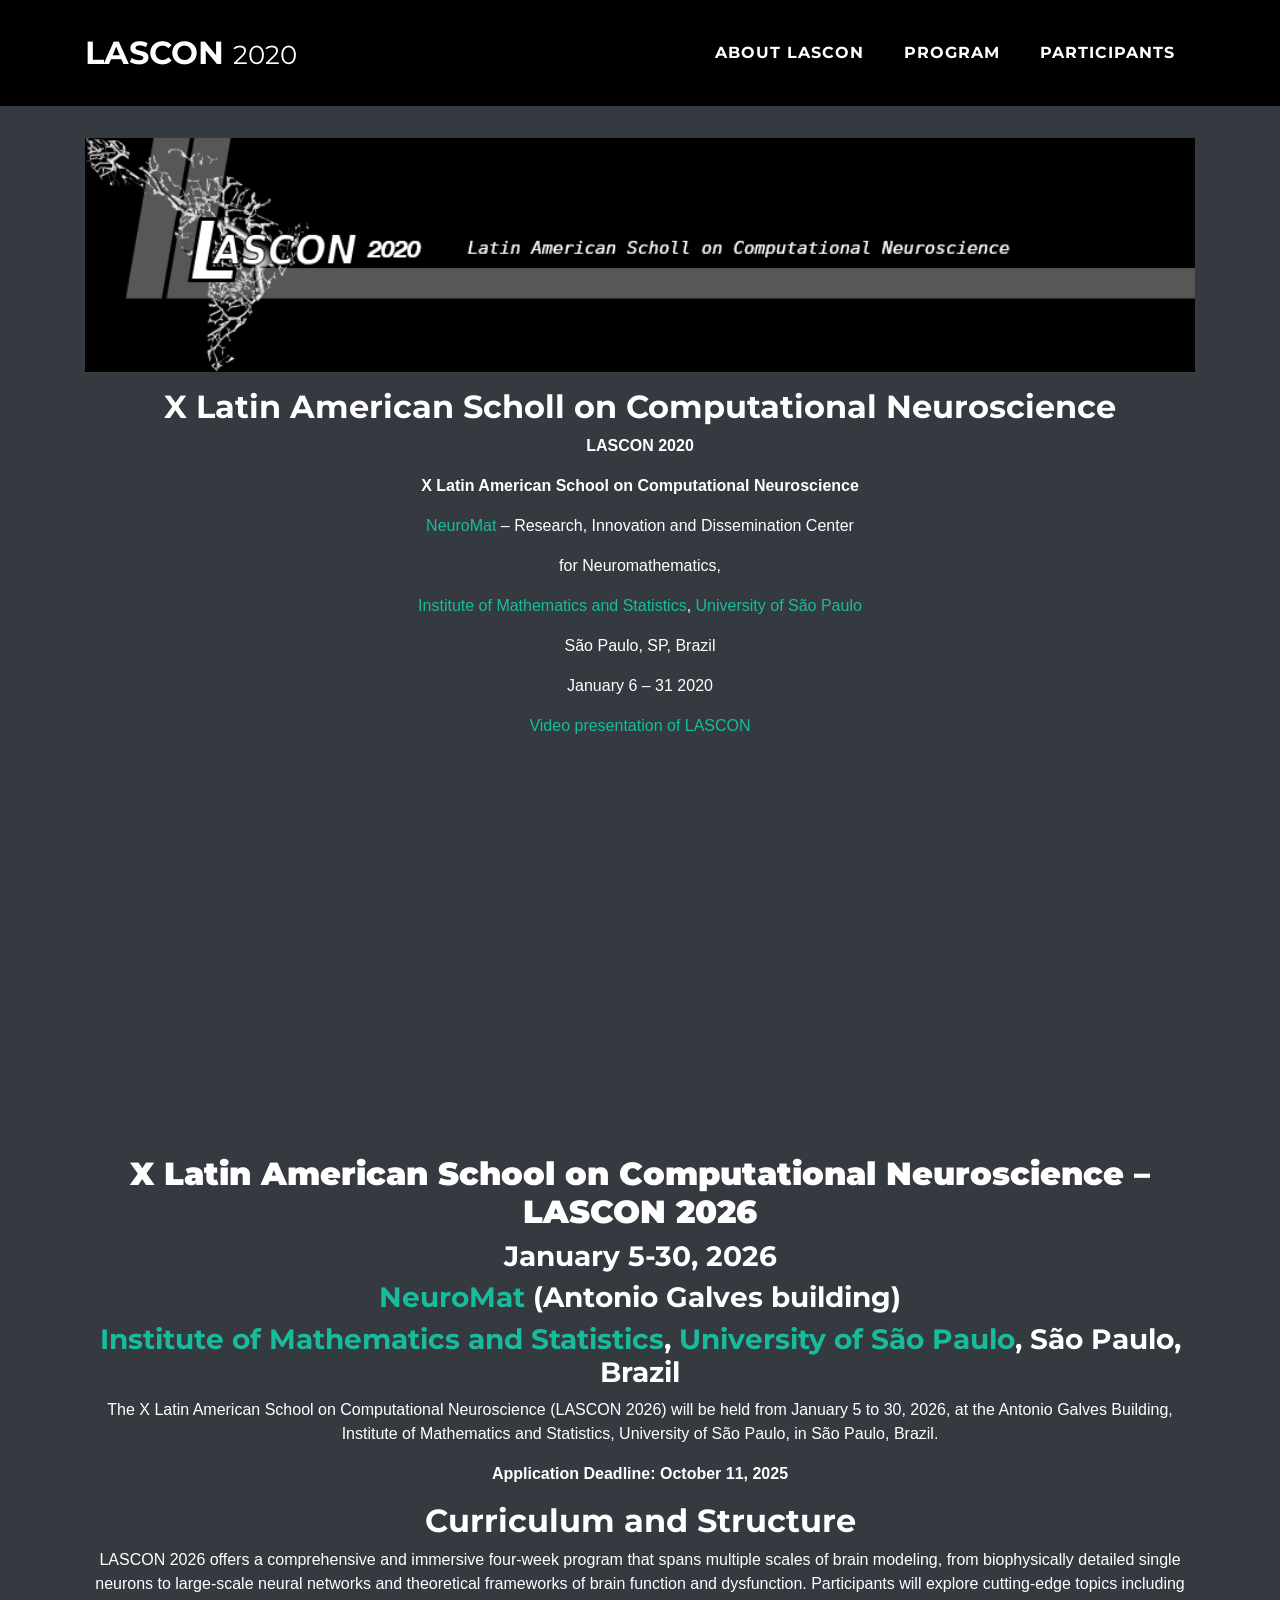
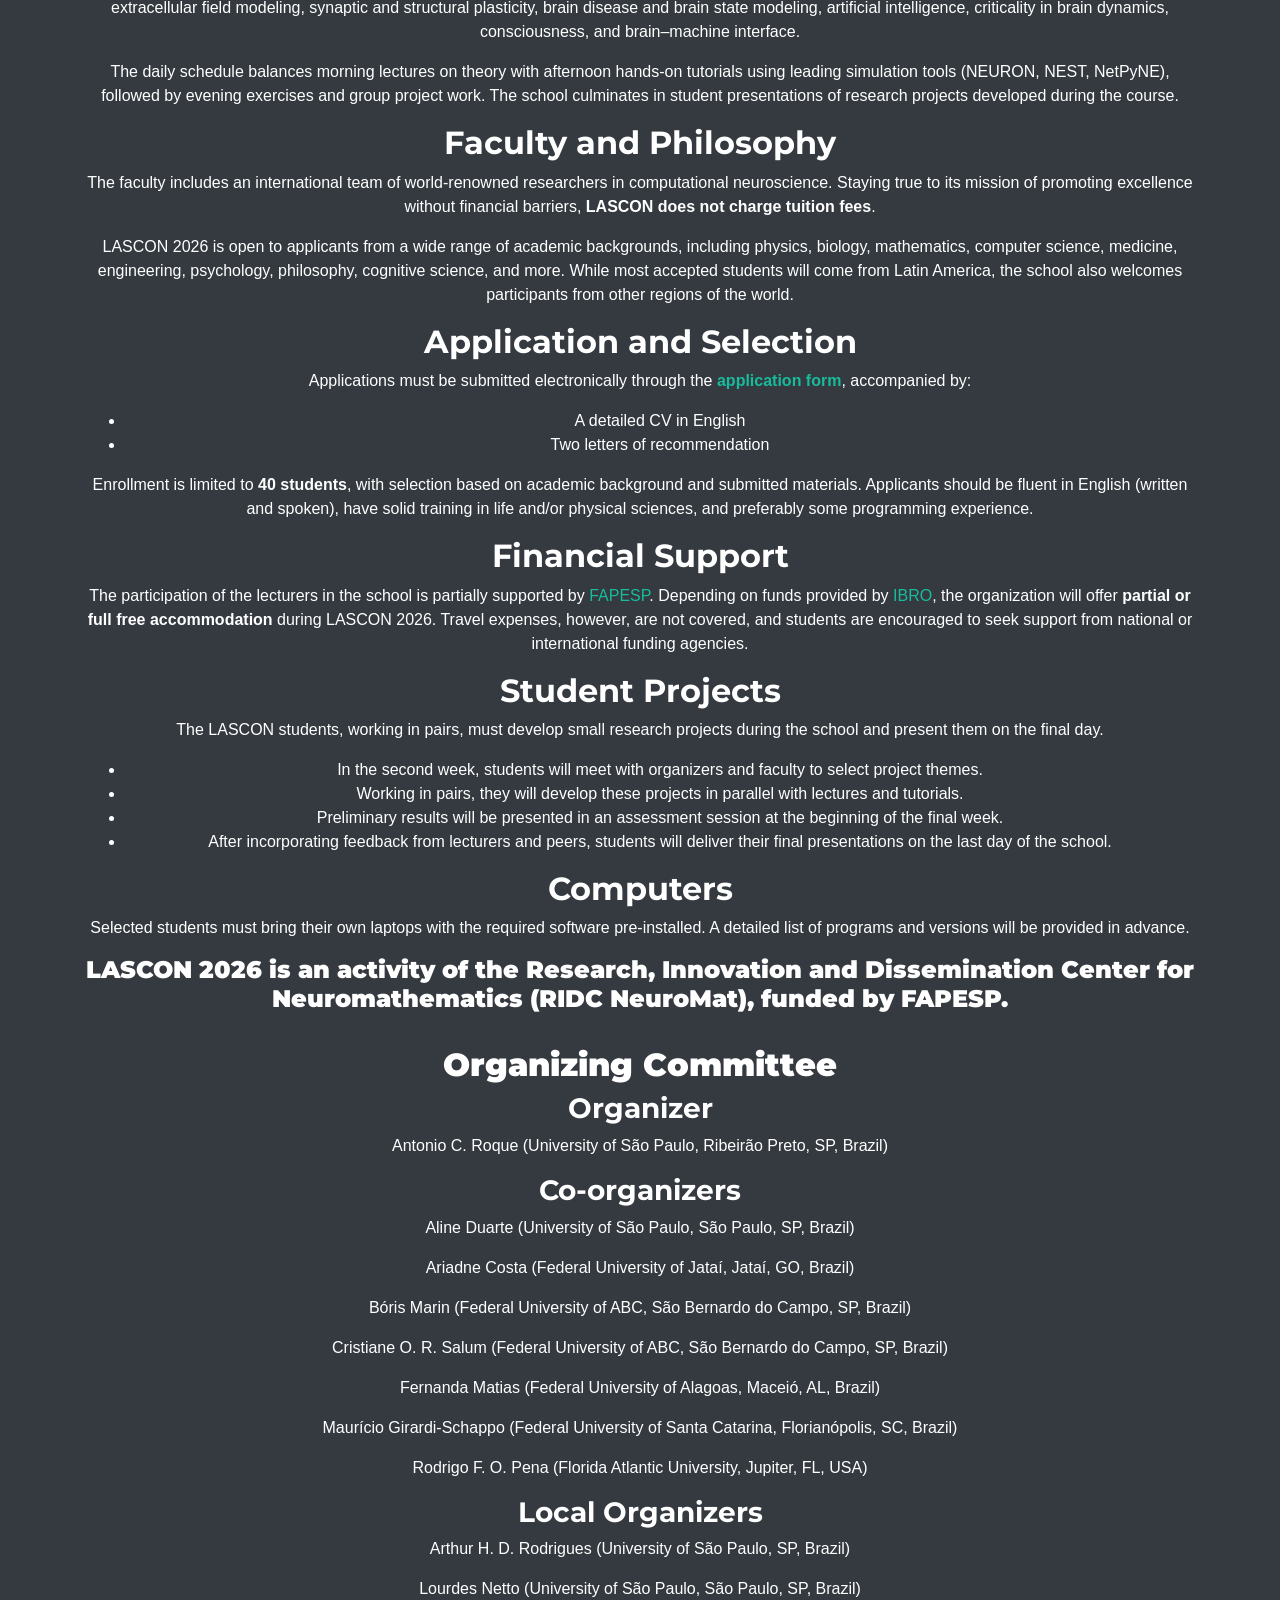
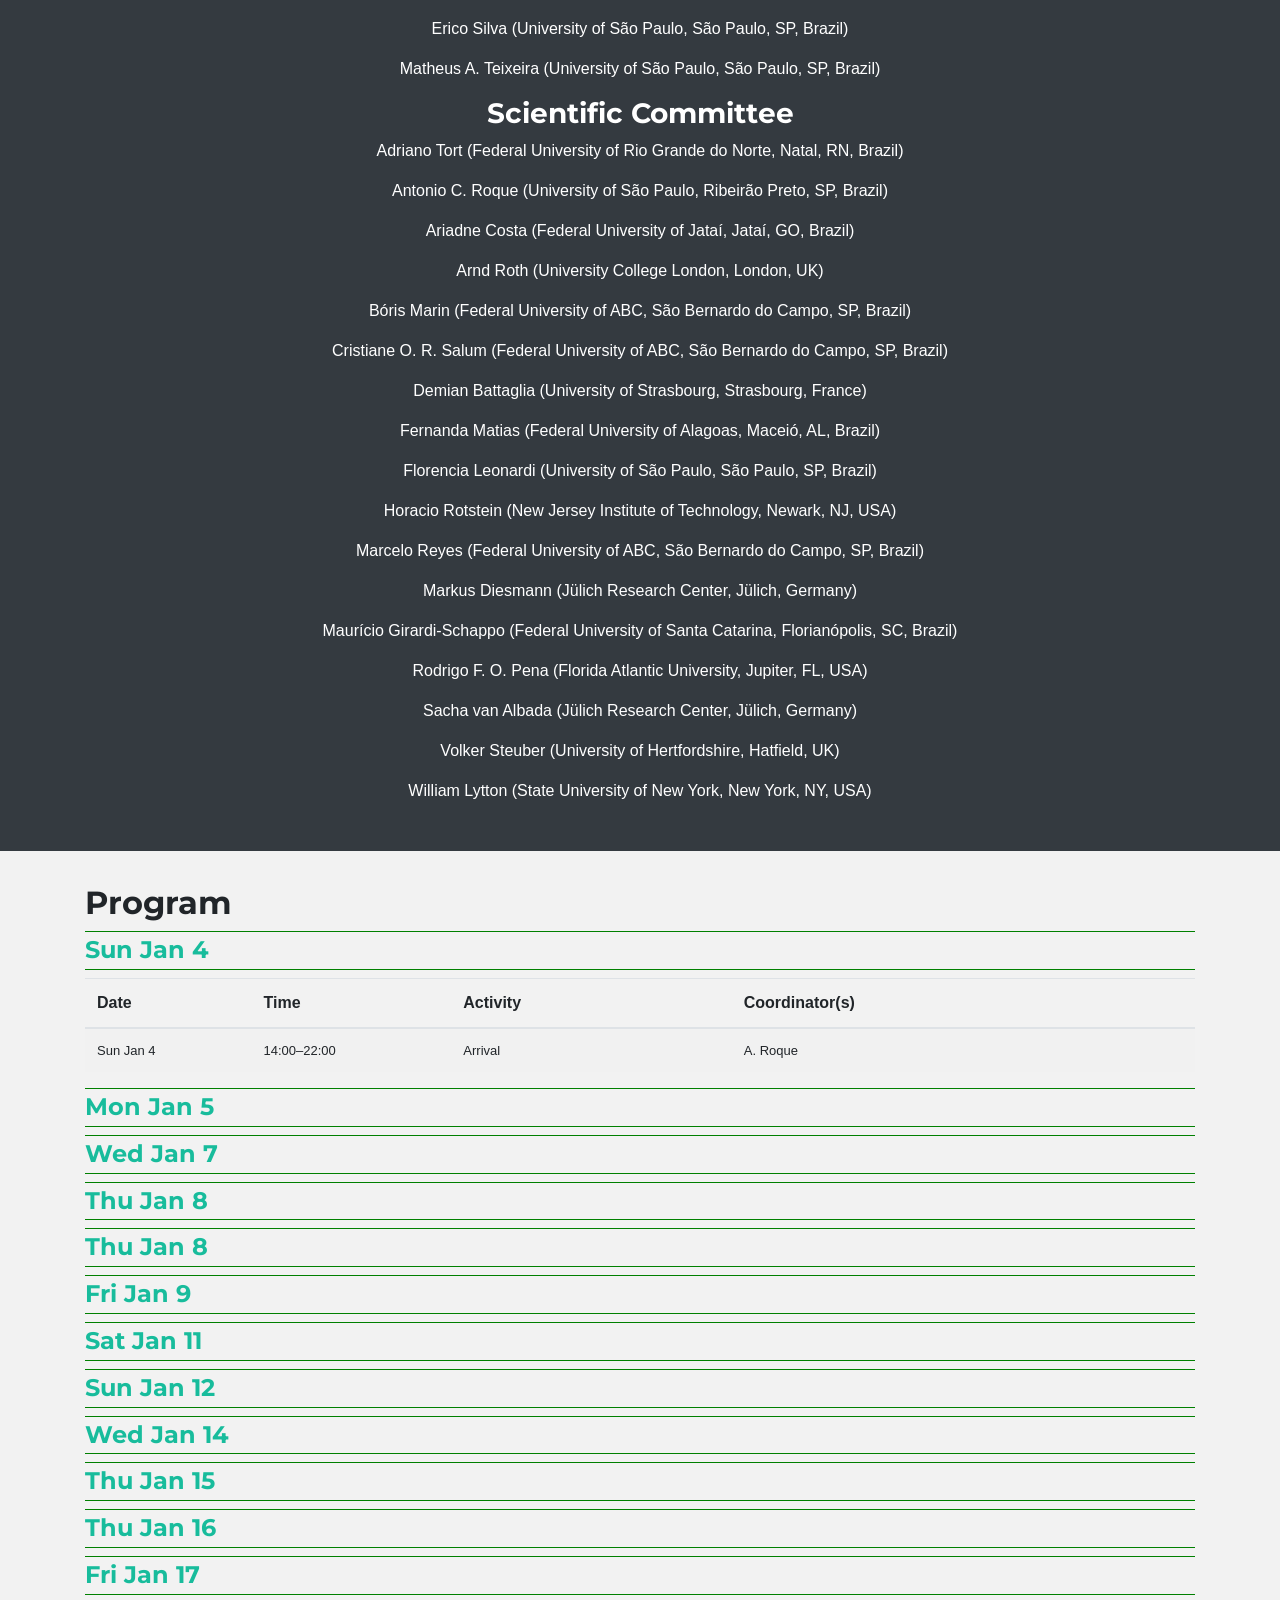
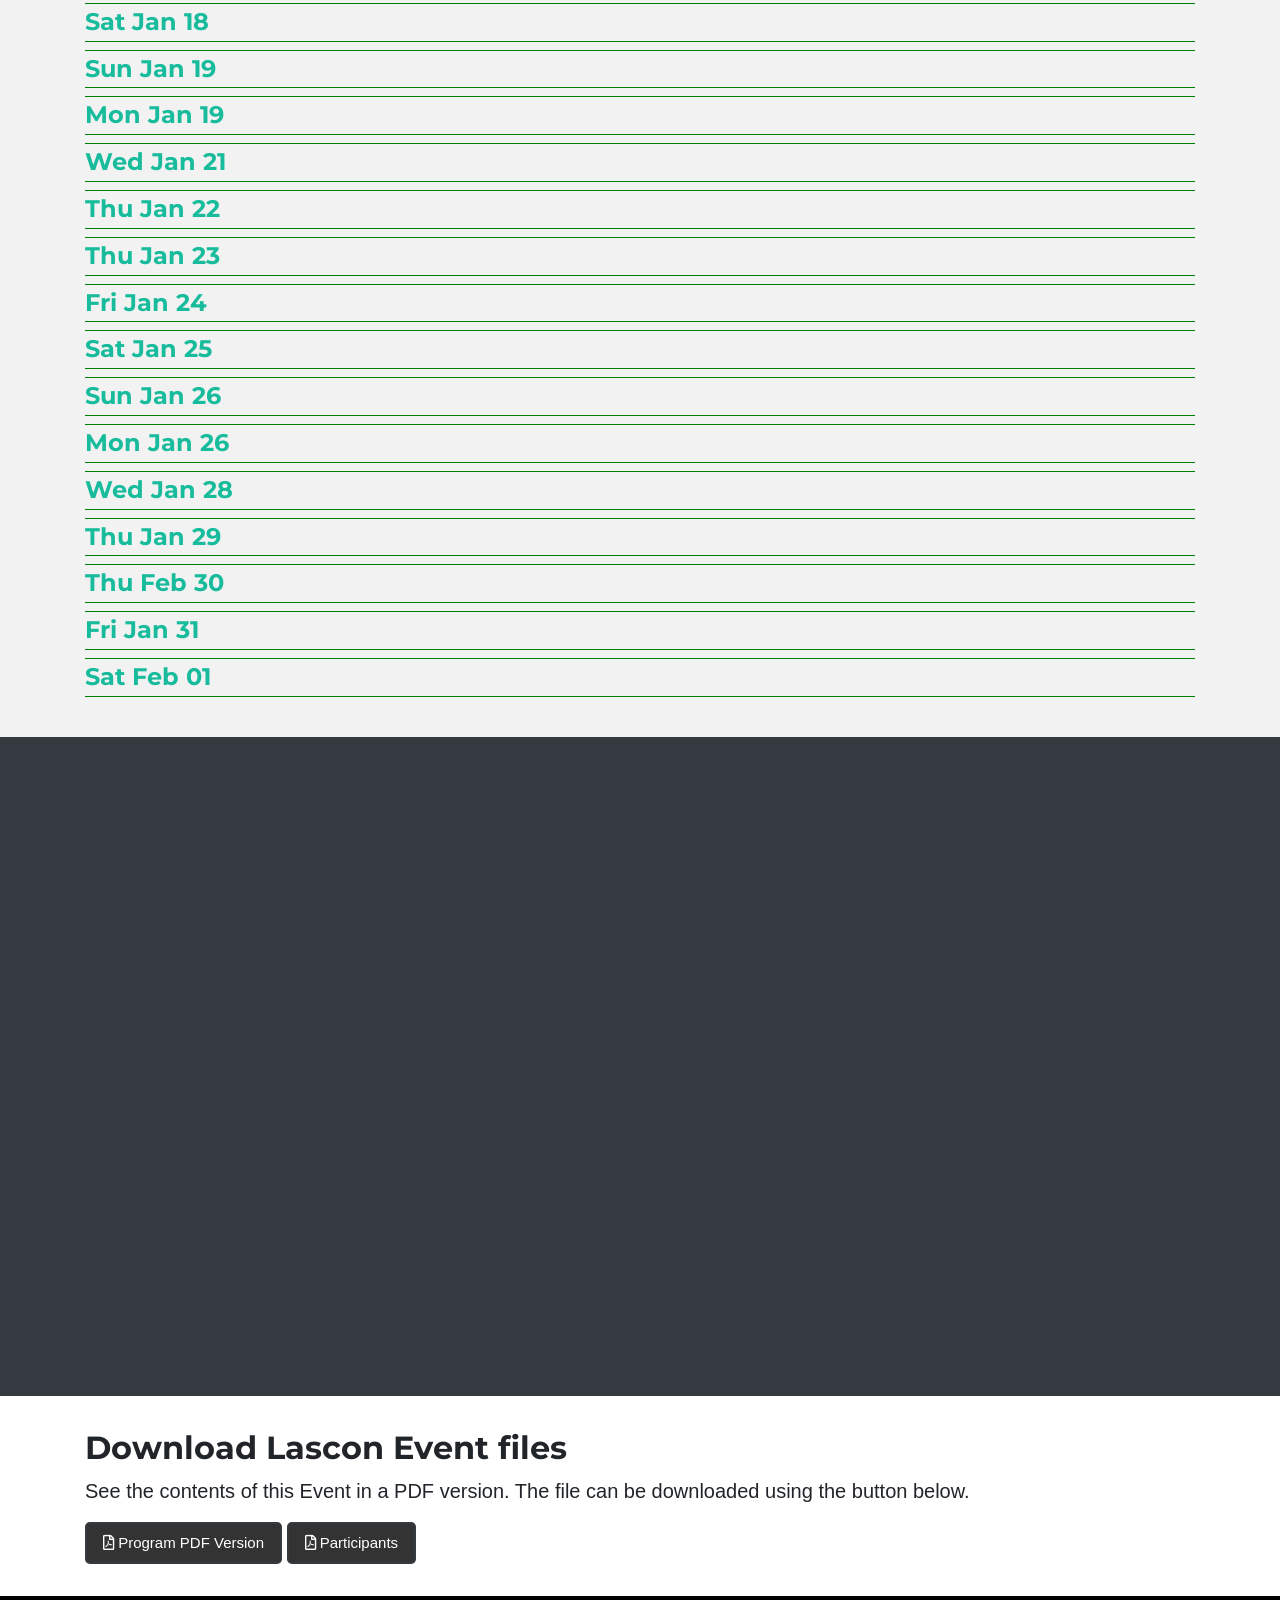
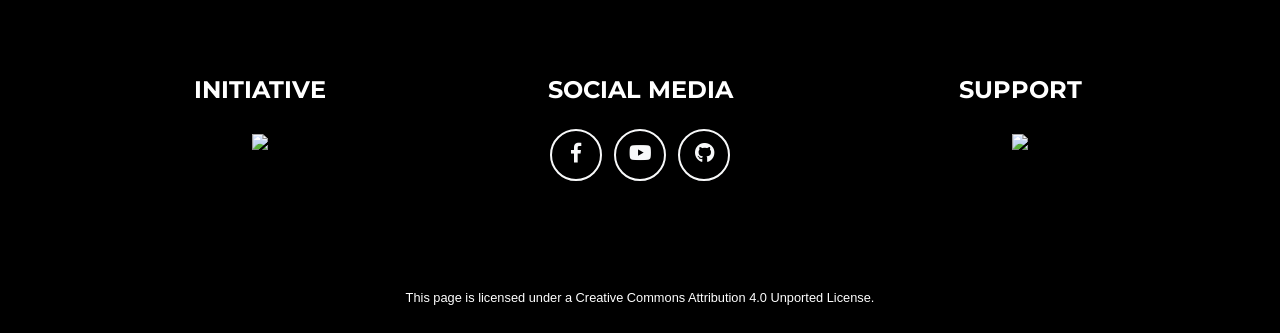
==== commit 7666a6e7: "Atualização de datas e participantes" ====
--- a/src/index.html
+++ b/src/index.html
@@ -352,7 +352,7 @@
                 copyElAttributes(link.parent('h4'), link);
            });
 
-           $('#collapse1').addClass('show');
+           $('#collapseOne').addClass('show');
            
        });
     </script>
@@ -364,35 +364,33 @@
 
             <!-- COMPONENT ACCORDION -->
             <div class="panel-group" id="accordion" role="tablist" aria-multiselectable="true">
-                <!-- SEMANA 1 -->
-                
                 <!-- Panel item -->
                 <div class="panel panel-default">
                     <div class="panel-heading" role="tab" id="headingOne">
                         <h4 class="panel-title">
-                            <a role="button" data-toggle="collapse" data-parent="#accordion" href="#collapse1" aria-expanded="true" aria-controls="collapse1">
+                            <a role="button" data-toggle="collapse" data-parent="#accordion" href="#collapseOne" aria-expanded="true" aria-controls="collapseOne">
                                 Sun Jan 4
                             </a>
                         </h4>
                     </div>
-                    <div id="collapse1" class="panel-collapse collapse in" role="tabpanel" aria-labelledby="headingOne">
+                    <div id="collapseOne" class="panel-collapse collapse in" role="tabpanel" aria-labelledby="headingOne">
                         <div class="panel-body">
                             <table class="table table-striped table-program">
                                 <thead>
-                                <tr>
-                                <th>Date</th>
-                                <th>Time</th>
-                                <th>Activity</th>
-                                <th>Coordinator(s)</th>
-                                </tr>
+                                    <tr>
+                                        <th>Date</th>
+                                        <th>Time</th>
+                                        <th>Activity</th>
+                                        <th>Coordinator(s)</th>
+                                    </tr>
                                 </thead>
                                 <tbody>
-                                <tr>
-                                <td width="15%" style="background-color: #f1f1f1;">Sun Jan 4</td>
-                                <td width="18%" style="background-color: #f1f1f1;">14:00–22:00</td>
-                                <td style="background-color: #f1f1f1;">Arrival</td>
-                                <td style="background-color: #f1f1f1;">A. Roque</td>
-                                </tr>
+                                    <tr>
+                                        <td width="15%" style="background-color: #f1f1f1;">Sun Jan 4</td>
+                                        <td width="18%" style="background-color: #f1f1f1;">14:00–22:00</td>
+                                        <td style="background-color: #f1f1f1;">Arrival</td>
+                                        <td style="background-color: #f1f1f1;">A. Roque</td>
+                                    </tr>
                                 </tbody>
                             </table>
                         </div>
@@ -404,102 +402,102 @@
                 <div class="panel panel-default">
                     <div class="panel-heading" role="tab" id="headingTwo">
                         <h4 class="panel-title">
-                            <a class="collapsed" role="button" data-toggle="collapse" data-parent="#accordion" href="#collapse23" aria-expanded="false" aria-controls="collapse23">
+                            <a class="collapsed" role="button" data-toggle="collapse" data-parent="#accordion" href="#collapseTwo" aria-expanded="false" aria-controls="collapseTwo">
                                 Mon Jan 5
                             </a>
                         </h4>
                     </div>
-                    <div id="collapse23" class="panel-collapse collapse" role="tabpanel" aria-labelledby="headingTwo">
+                    <div id="collapseTwo" class="panel-collapse collapse" role="tabpanel" aria-labelledby="headingTwo">
                         <div class="panel-body">
                             <table class="table table-striped table-program">
                                 <thead>
-                                <tr>
-                                <th>Date</th>
-                                <th>Time</th>
-                                <th>Activity</th>
-                                <th>Coordinator(s)</th>
-                                </tr>
+                                    <tr>
+                                        <th>Date</th>
+                                        <th>Time</th>
+                                        <th>Activity</th>
+                                        <th>Coordinator(s)</th>
+                                    </tr>
                                 </thead>
                                 <tbody>
-                                <tr>
-                                <td style="background-color: #f1f1f1;">Mon Jan 5</td>
-                                <td style="background-color: #f1f1f1;">09:00–10:00</td>
-                                <td style="background-color: #f1f1f1;">Lecture 1. The Hodgkin-Huxley model</td>
-                                <td style="background-color: #f1f1f1;">H. Rotstein</td>
-                                </tr>
-                                <tr>
-                                    <td></td>
-                                    <td>10:00–10:20</td>
-                                    <td>Coffee break</td>
-                                    <td></td>
-                                </tr>
-                                <tr>
-                                    <td></td>
-                                    <td>10:20–11:20</td>
-                                    <td>Lecture 2. The cable equation</td>
-                                    <td>A. Roth</td>
-                                </tr>
-                                <tr>
-                                    <td></td>
-                                    <td>11:20–11:30</td>
-                                    <td>Interval</td>
-                                    <td></td>
-                                </tr>
-                                <tr>
-                                    <td></td>
-                                    <td>11:30–12:30</td>
-                                    <td>Lecture 3. Reduced and simplified neuron models and phase plane analysis 1</td>
-                                    <td>H. Rotstein</td>
-                                </tr>
-                                <tr>
-                                    <td></td>
-                                    <td>12:30–14:30</td>
-                                    <td>Lunch</td>
-                                    <td></td>
-                                </tr>
-                                <tr>
-                                    <td></td>
-                                    <td>14:30–15:30</td>
-                                    <td>Tutorial 1. NEURON 1</td>
-                                    <td>A. Roth and V. Bragin</td>
-                                </tr>
-                                <tr>
-                                    <td></td>
-                                    <td>15:30–15:40</td>
-                                    <td>Interval</td>
-                                    <td></td>
-                                </tr>
-                                <tr>
-                                    <td></td>
-                                    <td>15:40–16:40</td>
-                                    <td>Tutorial 2. NEURON 2</td>
-                                    <td>A. Roth and V. Bragin</td>
-                                </tr>
-                                <tr>
-                                    <td></td>
-                                    <td>16:40–17:00</td>
-                                    <td>Coffee break</td>
-                                    <td></td>
-                                </tr>
-                                <tr>
-                                    <td></td>
-                                    <td>17:00–18:00</td>
-                                    <td>Tutorial 3. Reduced and simplified neuron models
+                                    <tr>
+                                        <td style="background-color: #f1f1f1;">Mon Jan 5</td>
+                                        <td style="background-color: #f1f1f1;">09:00–10:00</td>
+                                        <td style="background-color: #f1f1f1;">Lecture 1. The Hodgkin-Huxley model</td>
+                                        <td style="background-color: #f1f1f1;">H. Rotstein</td>
+                                    </tr>
+                                    <tr>
+                                        <td></td>
+                                        <td>10:00–10:20</td>
+                                        <td>Coffee break</td>
+                                        <td></td>
+                                    </tr>
+                                    <tr>
+                                        <td></td>
+                                        <td>10:20–11:20</td>
+                                        <td>Lecture 2. The cable equation</td>
+                                        <td>A. Roth</td>
+                                    </tr>
+                                    <tr>
+                                        <td></td>
+                                        <td>11:20–11:30</td>
+                                        <td>Interval</td>
+                                        <td></td>
+                                    </tr>
+                                    <tr>
+                                        <td></td>
+                                        <td>11:30–12:30</td>
+                                        <td>Lecture 3. Reduced and simplified neuron models and phase plane analysis 1</td>
+                                        <td>H. Rotstein</td>
+                                    </tr>
+                                    <tr>
+                                        <td></td>
+                                        <td>12:30–14:30</td>
+                                        <td>Lunch</td>
+                                        <td></td>
+                                    </tr>
+                                    <tr>
+                                        <td></td>
+                                        <td>14:30–15:30</td>
+                                        <td>Tutorial 1. NEURON 1</td>
+                                        <td>A. Roth and V. Bragin</td>
+                                    </tr>
+                                    <tr>
+                                        <td></td>
+                                        <td>15:30–15:40</td>
+                                        <td>Interval</td>
+                                        <td></td>
+                                    </tr>
+                                    <tr>
+                                        <td></td>
+                                        <td>15:40–16:40</td>
+                                        <td>Tutorial 2. NEURON 2</td>
+                                        <td>A. Roth and V. Bragin</td>
+                                    </tr>
+                                    <tr>
+                                        <td></td>
+                                        <td>16:40–17:00</td>
+                                        <td>Coffee break</td>
+                                        <td></td>
+                                    </tr>
+                                    <tr>
+                                        <td></td>
+                                        <td>17:00–18:00</td>
+                                        <td>Tutorial 3. Reduced and simplified neuron models
 and phase plane analysis tutorial 1</td>
-                                    <td>H. Rotstein and M. Girardi-Schappo</td>
-                                </tr>
-                                <tr>
-                                    <td></td>
-                                    <td>18:00–18:10</td>
-                                    <td>Interval</td>
-                                    <td></td>
-                                </tr>
-                                <tr>
-                                    <td></td>
-                                    <td>18:10–20:00</td>
-                                    <td>Software installation and Python support</td>
-                                    <td>H. Rotstein and M. Girardi-Schappo</td>
-                                </tr>
+                                        <td>H. Rotstein and M. Girardi-Schappo</td>
+                                    </tr>
+                                    <tr>
+                                        <td></td>
+                                        <td>18:00–18:10</td>
+                                        <td>Interval</td>
+                                        <td></td>
+                                    </tr>
+                                    <tr>
+                                        <td></td>
+                                        <td>18:10–20:00</td>
+                                        <td>Software installation and Python support</td>
+                                        <td>H. Rotstein and M. Girardi-Schappo</td>
+                                    </tr>
                                 </tbody>
                             </table>
                         </div>
@@ -510,140 +508,28 @@
                 <div class="panel panel-default">
                     <div class="panel-heading" role="tab" id="headingThree">
                         <h4 class="panel-title">
-                            <a class="collapsed" role="button" data-toggle="collapse" data-parent="#accordion" href="#collapse3" aria-expanded="false" aria-controls="collapse3">
-                                Tue Jan 6
+                            <a class="collapsed" role="button" data-toggle="collapse" data-parent="#accordion" href="#collapseThree" aria-expanded="false" aria-controls="collapseThree">
+                                Wed Jan 7
                             </a>
                         </h4>
                     </div>
-                    <div id="collapse3" class="panel-collapse collapse" role="tabpanel" aria-labelledby="headingThree">
+                    <div id="collapseThree" class="panel-collapse collapse" role="tabpanel" aria-labelledby="headingThree">
                         <div class="panel-body">
                             <table class="table table-striped table-program">
                                 <thead>
-                                <tr>
-                                <th>Date</th>
-                                <th>Time</th>
-                                <th>Activity</th>
-                                <th>Coordinator(s)</th>
-                                </tr>
-                                </thead>
-                                <tbody>
-                                <tr>
-                                    <td style="background-color: #f1f1f1;">Tue Jan 6</td>
-                                    <td style="background-color: #f1f1f1;">09:00–10:00</td>
-                                    <td style="background-color: #f1f1f1;">Lecture 4. Matching passive neuron models to data
-                                    </td>
-                                    <td style="background-color: #f1f1f1;">A. Roth</td>
-                                </tr>
-                                <tr>
-                                    <td></td>
-                                    <td>10:00–10:20</td>
-                                    <td>Coffee break</td>
-                                    <td></td>
-                                </tr>
-                                <tr>
-                                    <td></td>
-                                    <td>10:20–11:20</td>
-                                    <td>Lecture 5. Modeling ionic currents and their effects</td>
-                                    <td>V. Steuber</td>
-                                </tr>
-                                <tr>
-                                    <td></td>
-                                    <td>11:20–11:30</td>
-                                    <td>Interval</td>
-                                    <td></td>
-                                </tr>
-                                <tr>
-                                    <td></td>
-                                    <td>11:30–12:30</td>
-                                    <td>Lecture 6. Reduced neuron models and phase plane analysis 1</td>
-                                    <td>B. Marin</td>
-                                </tr>
-                                <tr>
-                                    <td></td>
-                                    <td>12:30–14:30</td>
-                                    <td>Lunch</td>
-                                    <td></td>
-                                </tr>
-                                <tr>
-                                    <td></td>
-                                    <td>14:30–15:30</td>
-                                    <td>Tutorial 4. NEURON 1</td>
-                                    <td>A. Roth&nbsp;and S. Durá-Bernal</td>
-                                </tr>
-                                <tr>
-                                    <td></td>
-                                    <td>15:30–15:40</td>
-                                    <td>Interval</td>
-                                    <td></td>
-                                </tr>
-                                <tr>
-                                    <td></td>
-                                    <td>15:40–16:40</td>
-                                    <td>Tutorial 5. NEURON 2</td>
-                                    <td>A. Roth&nbsp;and S. Durá-Bernal</td>
-                                </tr>
-                                <tr>
-                                    <td></td>
-                                    <td>16:40–17:00</td>
-                                    <td>Coffee break</td>
-                                    <td></td>
-                                </tr>
-                                <tr>
-                                    <td></td>
-                                    <td>17:00–18:00</td>
-                                    <td>Tutorial 6. Reduced neuron models and phase plane analysis tutorial 1</td>
-                                    <td>B. Marin</td>
-                                </tr>
-                                <tr>
-                                    <td></td>
-                                    <td>18:00–18:10</td>
-                                    <td>Interval</td>
-                                    <td></td>
-                                </tr>
-                                <tr>
-                                    <td></td>
-                                    <td>18:10–19:10</td>
-                                    <td>Tutorial 6. NEURON 3</td>
-                                    <td>A. Roth&nbsp;and S. Durá-Bernal</td>
-                                </tr>
-                                <tr>
-                                    <td></td>
-                                    <td>19:10–20:00</td>
-                                    <td>Exercises</td>
-                                    <td>Tutors</td>
-                                </tr>
-                                </tbody>
-                            </table>
-                        </div>
-                    </div>
-                </div>
-                <!-- / Panel item -->
-
-                <!-- Panel item -->
-                <div class="panel panel-default">
-                        <div class="panel-heading" role="tab" id="headingFour">
-                            <h4 class="panel-title">
-                                <a role="button" data-toggle="collapse" data-parent="#accordion" href="#collapse4" aria-expanded="true" aria-controls="collapse4">
-                                    Wed Jan 7
-                                </a>
-                            </h4>
-                        </div>
-                        <div id="collapse4" class="panel-collapse collapse in" role="tabpanel" aria-labelledby="headingFour">
-                            <div class="panel-body">
-                                <table class="table table-striped table-program">
-                                    <thead>
-                                        <tr>
+                                    <tr>
                                         <th>Date</th>
                                         <th>Time</th>
                                         <th>Activity</th>
                                         <th>Coordinator(s)</th>
-                                        </tr>
-                                    </thead>
-                                    <tbody>
+                                    </tr>
+                                </thead>
+                                <tbody>
                                     <tr>
                                         <td style="background-color: #f1f1f1;">Wed Jan 7</td>
                                         <td style="background-color: #f1f1f1;">09:00–10:00</td>
-                                        <td style="background-color: #f1f1f1;">Lecture 7. Modeling synapses</td>
+                                        <td style="background-color: #f1f1f1;">Lecture 4. Matching passive neuron models to data
+                                        </td>
                                         <td style="background-color: #f1f1f1;">A. Roth</td>
                                     </tr>
                                     <tr>
@@ -655,7 +541,7 @@
                                     <tr>
                                         <td></td>
                                         <td>10:20–11:20</td>
-                                        <td>Lecture 8. Compartmental modeling</td>
+                                        <td>Lecture 5. Modeling ionic currents and their effects</td>
                                         <td>V. Steuber</td>
                                     </tr>
                                     <tr>
@@ -667,7 +553,7 @@
                                     <tr>
                                         <td></td>
                                         <td>11:30–12:30</td>
-                                        <td>Lecture 9. Reduced neuron models and phase plane analysis 2</td>
+                                        <td>Lecture 6. Reduced neuron models and phase plane analysis 1</td>
                                         <td>B. Marin</td>
                                     </tr>
                                     <tr>
@@ -679,7 +565,7 @@
                                     <tr>
                                         <td></td>
                                         <td>14:30–15:30</td>
-                                        <td>Tutorial 7. NEURON 4</td>
+                                        <td>Tutorial 4. NEURON 1</td>
                                         <td>A. Roth&nbsp;and S. Durá-Bernal</td>
                                     </tr>
                                     <tr>
@@ -691,7 +577,7 @@
                                     <tr>
                                         <td></td>
                                         <td>15:40–16:40</td>
-                                        <td>Tutorial 8. NEURON 5</td>
+                                        <td>Tutorial 5. NEURON 2</td>
                                         <td>A. Roth&nbsp;and S. Durá-Bernal</td>
                                     </tr>
                                     <tr>
@@ -703,16 +589,128 @@
                                     <tr>
                                         <td></td>
                                         <td>17:00–18:00</td>
-                                        <td>Tutorial 9. Reduced neuron models and phase plane analysis tutorial 2</td>
+                                        <td>Tutorial 6. Reduced neuron models and phase plane analysis tutorial 1</td>
                                         <td>B. Marin</td>
                                     </tr>
                                     <tr>
                                         <td></td>
-                                        <td>18:00–20:00</td>
+                                        <td>18:00–18:10</td>
+                                        <td>Interval</td>
+                                        <td></td>
+                                    </tr>
+                                    <tr>
+                                        <td></td>
+                                        <td>18:10–19:10</td>
+                                        <td>Tutorial 6. NEURON 3</td>
+                                        <td>A. Roth&nbsp;and S. Durá-Bernal</td>
+                                    </tr>
+                                    <tr>
+                                        <td></td>
+                                        <td>19:10–20:00</td>
                                         <td>Exercises</td>
                                         <td>Tutors</td>
                                     </tr>
                                 </tbody>
+                            </table>
+                        </div>
+                    </div>
+                </div>
+                <!-- / Panel item -->
+
+                <!-- Panel item -->
+                <div class="panel panel-default">
+                        <div class="panel-heading" role="tab" id="headingFour">
+                            <h4 class="panel-title">
+                                <a role="button" data-toggle="collapse" data-parent="#accordion" href="#collapseFour" aria-expanded="true" aria-controls="collapseFour">
+                                    Thu Jan 8
+                                </a>
+                            </h4>
+                        </div>
+                        <div id="collapseFour" class="panel-collapse collapse in" role="tabpanel" aria-labelledby="headingFour">
+                            <div class="panel-body">
+                                <table class="table table-striped table-program">
+                                    <thead>
+                                        <tr>
+                                            <th>Date</th>
+                                            <th>Time</th>
+                                            <th>Activity</th>
+                                            <th>Coordinator(s)</th>
+                                        </tr>
+                                    </thead>
+                                    <tbody>
+                                        <tr>
+                                            <td style="background-color: #f1f1f1;">Thu Jan 8</td>
+                                            <td style="background-color: #f1f1f1;">09:00–10:00</td>
+                                            <td style="background-color: #f1f1f1;">Lecture 7. Modeling synapses</td>
+                                            <td style="background-color: #f1f1f1;">A. Roth</td>
+                                        </tr>
+                                        <tr>
+                                            <td></td>
+                                            <td>10:00–10:20</td>
+                                            <td>Coffee break</td>
+                                            <td></td>
+                                        </tr>
+                                        <tr>
+                                            <td></td>
+                                            <td>10:20–11:20</td>
+                                            <td>Lecture 8. Compartmental modeling</td>
+                                            <td>V. Steuber</td>
+                                        </tr>
+                                        <tr>
+                                            <td></td>
+                                            <td>11:20–11:30</td>
+                                            <td>Interval</td>
+                                            <td></td>
+                                        </tr>
+                                        <tr>
+                                            <td></td>
+                                            <td>11:30–12:30</td>
+                                            <td>Lecture 9. Reduced neuron models and phase plane analysis 2</td>
+                                            <td>B. Marin</td>
+                                        </tr>
+                                        <tr>
+                                            <td></td>
+                                            <td>12:30–14:30</td>
+                                            <td>Lunch</td>
+                                            <td></td>
+                                        </tr>
+                                        <tr>
+                                            <td></td>
+                                            <td>14:30–15:30</td>
+                                            <td>Tutorial 7. NEURON 4</td>
+                                            <td>A. Roth&nbsp;and S. Durá-Bernal</td>
+                                        </tr>
+                                        <tr>
+                                            <td></td>
+                                            <td>15:30–15:40</td>
+                                            <td>Interval</td>
+                                            <td></td>
+                                        </tr>
+                                        <tr>
+                                            <td></td>
+                                            <td>15:40–16:40</td>
+                                            <td>Tutorial 8. NEURON 5</td>
+                                            <td>A. Roth&nbsp;and S. Durá-Bernal</td>
+                                        </tr>
+                                        <tr>
+                                            <td></td>
+                                            <td>16:40–17:00</td>
+                                            <td>Coffee break</td>
+                                            <td></td>
+                                        </tr>
+                                        <tr>
+                                            <td></td>
+                                            <td>17:00–18:00</td>
+                                            <td>Tutorial 9. Reduced neuron models and phase plane analysis tutorial 2</td>
+                                            <td>B. Marin</td>
+                                        </tr>
+                                        <tr>
+                                            <td></td>
+                                            <td>18:00–20:00</td>
+                                            <td>Exercises</td>
+                                            <td>Tutors</td>
+                                        </tr>
+                                    </tbody>
                                 </table>
                             </div>
                         </div>
@@ -722,95 +720,95 @@
                     <div class="panel panel-default">
                         <div class="panel-heading" role="tab" id="headingFive">
                             <h4 class="panel-title">
-                                <a role="button" data-toggle="collapse" data-parent="#accordion" href="#collapse5" aria-expanded="true" aria-controls="collapse5">
+                                <a role="button" data-toggle="collapse" data-parent="#accordion" href="#collapseFive" aria-expanded="true" aria-controls="collapseFive">
                                     Thu Jan 8
                                 </a>
                             </h4>
                         </div>
-                        <div id="collapse5" class="panel-collapse collapse in" role="tabpanel" aria-labelledby="headingFive">
+                        <div id="collapseFive" class="panel-collapse collapse in" role="tabpanel" aria-labelledby="headingFive">
                             <div class="panel-body">
                                 <table class="table table-striped table-program">
                                     <thead>
-                                    <tr>
-                                    <th>Date</th>
-                                    <th>Time</th>
-                                    <th>Activity</th>
-                                    <th>Coordinator(s)</th>
-                                    </tr>
+                                        <tr>
+                                            <th>Date</th>
+                                            <th>Time</th>
+                                            <th>Activity</th>
+                                            <th>Coordinator(s)</th>
+                                        </tr>
                                     </thead>
                                     <tbody>
-                                    <tr>
-                                        <td style="background-color: #f1f1f1;">Thu Jan 8</td>
-                                        <td style="background-color: #f1f1f1;">09:00–10:00</td>
-                                        <td style="background-color: #f1f1f1;">Lecture 10. Dendritic computation</td>
-                                        <td style="background-color: #f1f1f1;">A. Roth</td>
-                                    </tr>
-                                    <tr>
-                                        <td></td>
-                                        <td>10:00–10:20</td>
-                                        <td>Coffee break</td>
-                                        <td></td>
-                                    </tr>
-                                    <tr>
-                                        <td></td>
-                                        <td>10:20–11:20</td>
-                                        <td>Lecture 11. Realistic modeling of small neuron circuits</td>
-                                        <td>V. Steuber</td>
-                                    </tr>
-                                    <tr>
-                                        <td></td>
-                                        <td>11:20–11:30</td>
-                                        <td>Interval</td>
-                                        <td></td>
-                                    </tr>
-                                    <tr>
-                                        <td></td>
-                                        <td>11:30–12:30</td>
-                                        <td>Lecture 12. Reduced neuron models and phase plane analysis 3</td>
-                                        <td>B. Marin</td>
-                                    </tr>
-                                    <tr>
-                                        <td></td>
-                                        <td>12:30–14:30</td>
-                                        <td>Lunch</td>
-                                        <td></td>
-                                    </tr>
-                                    <tr>
-                                        <td></td>
-                                        <td>14:30–15:30</td>
-                                        <td>Tutorial 10. NEURON 6</td>
-                                        <td>A. Roth&nbsp;and S. Durá-Bernal</td>
-                                    </tr>
-                                    <tr>
-                                        <td></td>
-                                        <td>15:30–15:40</td>
-                                        <td>Interval</td>
-                                        <td></td>
-                                    </tr>
-                                    <tr>
-                                        <td></td>
-                                        <td>15:40–16:40</td>
-                                        <td>Tutorial 11. neuroConstruct tutorial 1</td>
-                                        <td>V. Steuber</td>
-                                    </tr>
-                                    <tr>
-                                        <td></td>
-                                        <td>16:40–17:00</td>
-                                        <td>Coffee break</td>
-                                        <td></td>
-                                    </tr>
-                                    <tr>
-                                        <td></td>
-                                        <td>17:00–18:00</td>
-                                        <td>Tutorial 12. Reduced neuron models and phase plane analysis tutorial 3</td>
-                                        <td>B. Marin</td>
-                                    </tr>
-                                    <tr>
-                                        <td></td>
-                                        <td>19:00–22:00</td>
-                                        <td>Get together party 1</td>
-                                        <td>A. Roque</td>
-                                    </tr>
+                                        <tr>
+                                            <td style="background-color: #f1f1f1;">Thu Jan 8</td>
+                                            <td style="background-color: #f1f1f1;">09:00–10:00</td>
+                                            <td style="background-color: #f1f1f1;">Lecture 10. Dendritic computation</td>
+                                            <td style="background-color: #f1f1f1;">A. Roth</td>
+                                        </tr>
+                                        <tr>
+                                            <td></td>
+                                            <td>10:00–10:20</td>
+                                            <td>Coffee break</td>
+                                            <td></td>
+                                        </tr>
+                                        <tr>
+                                            <td></td>
+                                            <td>10:20–11:20</td>
+                                            <td>Lecture 11. Realistic modeling of small neuron circuits</td>
+                                            <td>V. Steuber</td>
+                                        </tr>
+                                        <tr>
+                                            <td></td>
+                                            <td>11:20–11:30</td>
+                                            <td>Interval</td>
+                                            <td></td>
+                                        </tr>
+                                        <tr>
+                                            <td></td>
+                                            <td>11:30–12:30</td>
+                                            <td>Lecture 12. Reduced neuron models and phase plane analysis 3</td>
+                                            <td>B. Marin</td>
+                                        </tr>
+                                        <tr>
+                                            <td></td>
+                                            <td>12:30–14:30</td>
+                                            <td>Lunch</td>
+                                            <td></td>
+                                        </tr>
+                                        <tr>
+                                            <td></td>
+                                            <td>14:30–15:30</td>
+                                            <td>Tutorial 10. NEURON 6</td>
+                                            <td>A. Roth&nbsp;and S. Durá-Bernal</td>
+                                        </tr>
+                                        <tr>
+                                            <td></td>
+                                            <td>15:30–15:40</td>
+                                            <td>Interval</td>
+                                            <td></td>
+                                        </tr>
+                                        <tr>
+                                            <td></td>
+                                            <td>15:40–16:40</td>
+                                            <td>Tutorial 11. neuroConstruct tutorial 1</td>
+                                            <td>V. Steuber</td>
+                                        </tr>
+                                        <tr>
+                                            <td></td>
+                                            <td>16:40–17:00</td>
+                                            <td>Coffee break</td>
+                                            <td></td>
+                                        </tr>
+                                        <tr>
+                                            <td></td>
+                                            <td>17:00–18:00</td>
+                                            <td>Tutorial 12. Reduced neuron models and phase plane analysis tutorial 3</td>
+                                            <td>B. Marin</td>
+                                        </tr>
+                                        <tr>
+                                            <td></td>
+                                            <td>19:00–22:00</td>
+                                            <td>Get together party 1</td>
+                                            <td>A. Roque</td>
+                                        </tr>
                                     </tbody>
                                 </table>
                             </div>
@@ -821,96 +819,96 @@
                     <div class="panel panel-default">
                         <div class="panel-heading" role="tab" id="headingSix">
                             <h4 class="panel-title">
-                                <a role="button" data-toggle="collapse" data-parent="#accordion" href="#collapse6" aria-expanded="true" aria-controls="collapse6">
+                                <a role="button" data-toggle="collapse" data-parent="#accordion" href="#collapseSix" aria-expanded="true" aria-controls="collapseSix">
                                     Fri Jan 9
                                 </a>
                             </h4>
                         </div>
-                        <div id="collapse6" class="panel-collapse collapse in" role="tabpanel" aria-labelledby="headingSix">
+                        <div id="collapseSix" class="panel-collapse collapse in" role="tabpanel" aria-labelledby="headingSix">
                             <div class="panel-body">
                                 <table class="table table-striped table-program">
                                     <thead>
-                                    <tr>
-                                    <th>Date</th>
-                                    <th>Time</th>
-                                    <th>Activity</th>
-                                    <th>Coordinator(s)</th>
-                                    </tr>
+                                        <tr>
+                                            <th>Date</th>
+                                            <th>Time</th>
+                                            <th>Activity</th>
+                                            <th>Coordinator(s)</th>
+                                        </tr>
                                     </thead>
                                     <tbody>
-                                    <tr>
-                                        <td style="background-color: #f1f1f1;">Fri Jan 9</td>
-                                        <td style="background-color: #f1f1f1;">09:00–10:00</td>
-                                        <td style="background-color: #f1f1f1;">Lecture 13. Resources for neural modeling</td>
-                                        <td style="background-color: #f1f1f1;">V. Steuber</td>
-                                    </tr>
-                                    <tr>
-                                        <td></td>
-                                        <td>10:00–10:20</td>
-                                        <td>Coffee break</td>
-                                        <td></td>
-                                    </tr>
-                                    <tr>
-                                        <td></td>
-                                        <td>10:20–11:20</td>
-                                        <td>Lecture 14. Reduced neuron models and phase plane analysis 4</td>
-                                        <td>B. Marin</td>
-                                    </tr>
-                                    <tr>
-                                        <td></td>
-                                        <td>11:20–11:30</td>
-                                        <td>Interval</td>
-                                        <td></td>
-                                    </tr>
-                                    <tr>
-                                        <td></td>
-                                        <td>11:30–12:30</td>
-                                        <td>Invited Lecture 1. Active dendrites enable strong but sparse inputs to determine
-                                            orientation selectivity</td>
-                                        <td>A. Roth</td>
-                                    </tr>
-                                    <tr>
-                                        <td></td>
-                                        <td>12:30–14:30</td>
-                                        <td>Lunch</td>
-                                        <td></td>
-                                    </tr>
-                                    <tr>
-                                        <td></td>
-                                        <td>14:30–15:30</td>
-                                        <td>Tutorial 13. neuroConstruct tutorial 2</td>
-                                        <td>V. Steuber</td>
-                                    </tr>
-                                    <tr>
-                                        <td></td>
-                                        <td>15:30–15:40</td>
-                                        <td>Interval</td>
-                                        <td></td>
-                                    </tr>
-                                    <tr>
-                                        <td></td>
-                                        <td>15:40–16:40</td>
-                                        <td>Tutorial 14. Reduced neuron models and phase plane analysis tutorial 4</td>
-                                        <td>B. Marin</td>
-                                    </tr>
-                                    <tr>
-                                        <td></td>
-                                        <td>16:40–17:00</td>
-                                        <td>Coffee break</td>
-                                        <td></td>
-                                    </tr>
-                                    <tr>
-                                        <td></td>
-                                        <td>17:00–18:00</td>
-                                        <td>Invited Lecture 2. To be announced</td>
-                                        <td>V. Steuber</td>
-                                    </tr>
-                                    <tr>
-                                        <td></td>
-                                        <td>18:00–20:00</td>
-                                        <td>Exercises</td>
-                                        <td>Tutors</td>
-                                    </tr>
+                                        <tr>
+                                            <td style="background-color: #f1f1f1;">Fri Jan 9</td>
+                                            <td style="background-color: #f1f1f1;">09:00–10:00</td>
+                                            <td style="background-color: #f1f1f1;">Lecture 13. Resources for neural modeling</td>
+                                            <td style="background-color: #f1f1f1;">V. Steuber</td>
+                                        </tr>
+                                        <tr>
+                                            <td></td>
+                                            <td>10:00–10:20</td>
+                                            <td>Coffee break</td>
+                                            <td></td>
+                                        </tr>
+                                        <tr>
+                                            <td></td>
+                                            <td>10:20–11:20</td>
+                                            <td>Lecture 14. Reduced neuron models and phase plane analysis 4</td>
+                                            <td>B. Marin</td>
+                                        </tr>
+                                        <tr>
+                                            <td></td>
+                                            <td>11:20–11:30</td>
+                                            <td>Interval</td>
+                                            <td></td>
+                                        </tr>
+                                        <tr>
+                                            <td></td>
+                                            <td>11:30–12:30</td>
+                                            <td>Invited Lecture 1. Active dendrites enable strong but sparse inputs to determine
+                                                orientation selectivity</td>
+                                            <td>A. Roth</td>
+                                        </tr>
+                                        <tr>
+                                            <td></td>
+                                            <td>12:30–14:30</td>
+                                            <td>Lunch</td>
+                                            <td></td>
+                                        </tr>
+                                        <tr>
+                                            <td></td>
+                                            <td>14:30–15:30</td>
+                                            <td>Tutorial 13. neuroConstruct tutorial 2</td>
+                                            <td>V. Steuber</td>
+                                        </tr>
+                                        <tr>
+                                            <td></td>
+                                            <td>15:30–15:40</td>
+                                            <td>Interval</td>
+                                            <td></td>
+                                        </tr>
+                                        <tr>
+                                            <td></td>
+                                            <td>15:40–16:40</td>
+                                            <td>Tutorial 14. Reduced neuron models and phase plane analysis tutorial 4</td>
+                                            <td>B. Marin</td>
+                                        </tr>
+                                        <tr>
+                                            <td></td>
+                                            <td>16:40–17:00</td>
+                                            <td>Coffee break</td>
+                                            <td></td>
+                                        </tr>
+                                        <tr>
+                                            <td></td>
+                                            <td>17:00–18:00</td>
+                                            <td>Invited Lecture 2. To be announced</td>
+                                            <td>V. Steuber</td>
+                                        </tr>
+                                        <tr>
+                                            <td></td>
+                                            <td>18:00–20:00</td>
+                                            <td>Exercises</td>
+                                            <td>Tutors</td>
+                                        </tr>
                                     </tbody>
                                 </table>
                             </div>
@@ -921,633 +919,77 @@
                     <div class="panel panel-default">
                         <div class="panel-heading" role="tab" id="headingSeven">
                             <h4 class="panel-title">
-                                <a role="button" data-toggle="collapse" data-parent="#accordion" href="#collapse7" aria-expanded="true" aria-controls="collapse7">
-                                    Sat Jan 10
+                                <a role="button" data-toggle="collapse" data-parent="#accordion" href="#collapseSeven" aria-expanded="true" aria-controls="collapseOne">
+                                    Sat Jan 11
                                 </a>
                             </h4>
                         </div>
-                        <div id="collapse7" class="panel-collapse collapse in" role="tabpanel" aria-labelledby="headingSeven">
+                        <div id="collapseSeven" class="panel-collapse collapse in" role="tabpanel" aria-labelledby="headingSeven">
                             <div class="panel-body">
                                 <table class="table table-striped table-program">
                                     <thead>
-                                    <tr>
-                                    <th>Date</th>
-                                    <th>Time</th>
-                                    <th>Activity</th>
-                                    <th>Coordinator(s)</th>
-                                    </tr>
+                                        <tr>
+                                            <th>Date</th>
+                                            <th>Time</th>
+                                            <th>Activity</th>
+                                            <th>Coordinator(s)</th>
+                                        </tr>
                                     </thead>
                                     <tbody>
-                                    <tr>
-                                        <td style="background-color: #f1f1f1;">Sat Jan 10</td>
-                                        <td style="background-color: #f1f1f1;">09:00–10:00</td>
-                                        <td style="background-color: #f1f1f1;">Lecture 15. Simplified neuron models 1</td>
-                                        <td style="background-color: #f1f1f1;">S. van Albada</td>
-                                    </tr>
-                                    <tr>
-                                        <td></td>
-                                        <td>10:00–10:20</td>
-                                        <td>Coffee break</td>
-                                        <td></td>
-                                    </tr>
-                                    <tr>
-                                        <td></td>
-                                        <td>10:20–11:20</td>
-                                        <td>Invited Lecture 3. To be announced</td>
-                                        <td>B. Marin</td>
-                                    </tr>
-                                    <tr>
-                                        <td></td>
-                                        <td>11:20–11:30</td>
-                                        <td>Interval</td>
-                                        <td></td>
-                                    </tr>
-                                    <tr>
-                                        <td></td>
-                                        <td>11:30–12:30</td>
-                                        <td>Lecture 16. Networks of biophysical neuron models 1</td>
-                                        <td>W. Lytton</td>
-                                    </tr>
-                                    <tr>
-                                        <td></td>
-                                        <td>12:30–14:30</td>
-                                        <td>Lunch</td>
-                                        <td></td>
-                                    </tr>
-                                    <tr>
-                                        <td></td>
-                                        <td>14:30–15:30</td>
-                                        <td>Tutorial 15. NEST 1</td>
-                                        <td>M. Schmidt</td>
-                                    </tr>
-                                    <tr>
-                                        <td></td>
-                                        <td>15:30–15:40</td>
-                                        <td>Interval</td>
-                                        <td></td>
-                                    </tr>
-                                    <tr>
-                                        <td></td>
-                                        <td>15:40–16:40</td>
-                                        <td>Tutorial 16. Networks of biophysical neuron models tutorial 1</td>
-                                        <td>W. Lytton and S. Durá-Bernal</td>
-                                    </tr>
-                                    </tbody>
-                                </table>
-                            </div>
-                        </div>
-                    </div>
-                    <!-- / Panel item -->    
-                    
-                    <!-- FIM DA SEMANA 1-->
-                    
-                    <!-- SEMANA 2 -->
-                
-                <!-- Panel item -->
-                <div class="panel panel-default">
-                    <div class="panel-heading" role="tab" id="headingOne">
-                        <h4 class="panel-title">
-                            <a role="button" data-toggle="collapse" data-parent="#accordion" href="#collapse8" aria-expanded="true" aria-controls="collapse8">
-                                Sun Jan 11
-                            </a>
-                        </h4>
-                    </div>
-                    <div id="collapse8" class="panel-collapse collapse in" role="tabpanel" aria-labelledby="headingOne">
-                        <div class="panel-body">
-                            <table class="table table-striped table-program">
-                                <thead>
-                                <tr>
-                                <th>Date</th>
-                                <th>Time</th>
-                                <th>Activity</th>
-                                <th>Coordinator(s)</th>
-                                </tr>
-                                </thead>
-                                <tbody>
-                                <tr>
-                                <td width="15%" style="background-color: #f1f1f1;">Sun Jan 11</td>
-                                <td width="18%" style="background-color: #f1f1f1;">14:00–22:00</td>
-                                <td style="background-color: #f1f1f1;">Arrival</td>
-                                <td style="background-color: #f1f1f1;">A. Roque</td>
-                                </tr>
-                                </tbody>
-                            </table>
-                        </div>
-                    </div>
-                </div>
-                <!-- / Panel item -->
-
-                <!-- Panel item -->
-                <div class="panel panel-default">
-                    <div class="panel-heading" role="tab" id="headingTwo">
-                        <h4 class="panel-title">
-                            <a class="collapsed" role="button" data-toggle="collapse" data-parent="#accordion" href="#collapseNine" aria-expanded="false" aria-controls="collapseNine">
-                                Mon Jan 12
-                            </a>
-                        </h4>
-                    </div>
-                    <div id="collapseNine" class="panel-collapse collapse" role="tabpanel" aria-labelledby="headingTwo">
-                        <div class="panel-body">
-                            <table class="table table-striped table-program">
-                                <thead>
-                                <tr>
-                                <th>Date</th>
-                                <th>Time</th>
-                                <th>Activity</th>
-                                <th>Coordinator(s)</th>
-                                </tr>
-                                </thead>
-                                <tbody>
-                                <tr>
-                                <td style="background-color: #f1f1f1;">Mon Jan 12</td>
-                                <td style="background-color: #f1f1f1;">09:00–10:00</td>
-                                <td style="background-color: #f1f1f1;">Lecture 1. The Hodgkin-Huxley model</td>
-                                <td style="background-color: #f1f1f1;">H. Rotstein</td>
-                                </tr>
-                                <tr>
-                                    <td></td>
-                                    <td>10:00–10:20</td>
-                                    <td>Coffee break</td>
-                                    <td></td>
-                                </tr>
-                                <tr>
-                                    <td></td>
-                                    <td>10:20–11:20</td>
-                                    <td>Lecture 2. The cable equation</td>
-                                    <td>A. Roth</td>
-                                </tr>
-                                <tr>
-                                    <td></td>
-                                    <td>11:20–11:30</td>
-                                    <td>Interval</td>
-                                    <td></td>
-                                </tr>
-                                <tr>
-                                    <td></td>
-                                    <td>11:30–12:30</td>
-                                    <td>Lecture 3. Reduced and simplified neuron models and phase plane analysis 1</td>
-                                    <td>H. Rotstein</td>
-                                </tr>
-                                <tr>
-                                    <td></td>
-                                    <td>12:30–14:30</td>
-                                    <td>Lunch</td>
-                                    <td></td>
-                                </tr>
-                                <tr>
-                                    <td></td>
-                                    <td>14:30–15:30</td>
-                                    <td>Tutorial 1. NEURON 1</td>
-                                    <td>A. Roth and V. Bragin</td>
-                                </tr>
-                                <tr>
-                                    <td></td>
-                                    <td>15:30–15:40</td>
-                                    <td>Interval</td>
-                                    <td></td>
-                                </tr>
-                                <tr>
-                                    <td></td>
-                                    <td>15:40–16:40</td>
-                                    <td>Tutorial 2. NEURON 2</td>
-                                    <td>A. Roth and V. Bragin</td>
-                                </tr>
-                                <tr>
-                                    <td></td>
-                                    <td>16:40–17:00</td>
-                                    <td>Coffee break</td>
-                                    <td></td>
-                                </tr>
-                                <tr>
-                                    <td></td>
-                                    <td>17:00–18:00</td>
-                                    <td>Tutorial 3. Reduced and simplified neuron models
-and phase plane analysis tutorial 1</td>
-                                    <td>H. Rotstein and M. Girardi-Schappo</td>
-                                </tr>
-                                <tr>
-                                    <td></td>
-                                    <td>18:00–18:10</td>
-                                    <td>Interval</td>
-                                    <td></td>
-                                </tr>
-                                <tr>
-                                    <td></td>
-                                    <td>18:10–20:00</td>
-                                    <td>Software installation and Python support</td>
-                                    <td>H. Rotstein and M. Girardi-Schappo</td>
-                                </tr>
-                                </tbody>
-                            </table>
-                        </div>
-                    </div>
-                </div>
-                <!-- / Panel item -->
-                <!-- Panel item -->
-                <div class="panel panel-default">
-                    <div class="panel-heading" role="tab" id="headingThree">
-                        <h4 class="panel-title">
-                            <a class="collapsed" role="button" data-toggle="collapse" data-parent="#accordion" href="#collapse10" aria-expanded="false" aria-controls="collapse10">
-                                Tue Jan 13
-                            </a>
-                        </h4>
-                    </div>
-                    <div id="collapse10" class="panel-collapse collapse" role="tabpanel" aria-labelledby="headingThree">
-                        <div class="panel-body">
-                            <table class="table table-striped table-program">
-                                <thead>
-                                <tr>
-                                <th>Date</th>
-                                <th>Time</th>
-                                <th>Activity</th>
-                                <th>Coordinator(s)</th>
-                                </tr>
-                                </thead>
-                                <tbody>
-                                <tr>
-                                    <td style="background-color: #f1f1f1;">Tue Jan 13</td>
-                                    <td style="background-color: #f1f1f1;">09:00–10:00</td>
-                                    <td style="background-color: #f1f1f1;">Lecture 4. Matching passive neuron models to data
-                                    </td>
-                                    <td style="background-color: #f1f1f1;">A. Roth</td>
-                                </tr>
-                                <tr>
-                                    <td></td>
-                                    <td>10:00–10:20</td>
-                                    <td>Coffee break</td>
-                                    <td></td>
-                                </tr>
-                                <tr>
-                                    <td></td>
-                                    <td>10:20–11:20</td>
-                                    <td>Lecture 5. Modeling ionic currents and their effects</td>
-                                    <td>V. Steuber</td>
-                                </tr>
-                                <tr>
-                                    <td></td>
-                                    <td>11:20–11:30</td>
-                                    <td>Interval</td>
-                                    <td></td>
-                                </tr>
-                                <tr>
-                                    <td></td>
-                                    <td>11:30–12:30</td>
-                                    <td>Lecture 6. Reduced neuron models and phase plane analysis 1</td>
-                                    <td>B. Marin</td>
-                                </tr>
-                                <tr>
-                                    <td></td>
-                                    <td>12:30–14:30</td>
-                                    <td>Lunch</td>
-                                    <td></td>
-                                </tr>
-                                <tr>
-                                    <td></td>
-                                    <td>14:30–15:30</td>
-                                    <td>Tutorial 4. NEURON 1</td>
-                                    <td>A. Roth&nbsp;and S. Durá-Bernal</td>
-                                </tr>
-                                <tr>
-                                    <td></td>
-                                    <td>15:30–15:40</td>
-                                    <td>Interval</td>
-                                    <td></td>
-                                </tr>
-                                <tr>
-                                    <td></td>
-                                    <td>15:40–16:40</td>
-                                    <td>Tutorial 5. NEURON 2</td>
-                                    <td>A. Roth&nbsp;and S. Durá-Bernal</td>
-                                </tr>
-                                <tr>
-                                    <td></td>
-                                    <td>16:40–17:00</td>
-                                    <td>Coffee break</td>
-                                    <td></td>
-                                </tr>
-                                <tr>
-                                    <td></td>
-                                    <td>17:00–18:00</td>
-                                    <td>Tutorial 6. Reduced neuron models and phase plane analysis tutorial 1</td>
-                                    <td>B. Marin</td>
-                                </tr>
-                                <tr>
-                                    <td></td>
-                                    <td>18:00–18:10</td>
-                                    <td>Interval</td>
-                                    <td></td>
-                                </tr>
-                                <tr>
-                                    <td></td>
-                                    <td>18:10–19:10</td>
-                                    <td>Tutorial 6. NEURON 3</td>
-                                    <td>A. Roth&nbsp;and S. Durá-Bernal</td>
-                                </tr>
-                                <tr>
-                                    <td></td>
-                                    <td>19:10–20:00</td>
-                                    <td>Exercises</td>
-                                    <td>Tutors</td>
-                                </tr>
-                                </tbody>
-                            </table>
-                        </div>
-                    </div>
-                </div>
-                <!-- / Panel item -->
-
-                <!-- Panel item -->
-                <div class="panel panel-default">
-                        <div class="panel-heading" role="tab" id="headingFour">
-                            <h4 class="panel-title">
-                                <a role="button" data-toggle="collapse" data-parent="#accordion" href="#collapse11" aria-expanded="true" aria-controls="collapse11">
-                                    Wed Jan 14
-                                </a>
-                            </h4>
-                        </div>
-                        <div id="collapse11" class="panel-collapse collapse in" role="tabpanel" aria-labelledby="headingFour">
-                            <div class="panel-body">
-                                <table class="table table-striped table-program">
-                                    <thead>
-                                        <tr>
-                                        <th>Date</th>
-                                        <th>Time</th>
-                                        <th>Activity</th>
-                                        <th>Coordinator(s)</th>
-                                        </tr>
-                                    </thead>
-                                    <tbody>
-                                    <tr>
-                                        <td style="background-color: #f1f1f1;">Wed Jan 14</td>
-                                        <td style="background-color: #f1f1f1;">09:00–10:00</td>
-                                        <td style="background-color: #f1f1f1;">Lecture 7. Modeling synapses</td>
-                                        <td style="background-color: #f1f1f1;">A. Roth</td>
-                                    </tr>
-                                    <tr>
-                                        <td></td>
-                                        <td>10:00–10:20</td>
-                                        <td>Coffee break</td>
-                                        <td></td>
-                                    </tr>
-                                    <tr>
-                                        <td></td>
-                                        <td>10:20–11:20</td>
-                                        <td>Lecture 8. Compartmental modeling</td>
-                                        <td>V. Steuber</td>
-                                    </tr>
-                                    <tr>
-                                        <td></td>
-                                        <td>11:20–11:30</td>
-                                        <td>Interval</td>
-                                        <td></td>
-                                    </tr>
-                                    <tr>
-                                        <td></td>
-                                        <td>11:30–12:30</td>
-                                        <td>Lecture 9. Reduced neuron models and phase plane analysis 2</td>
-                                        <td>B. Marin</td>
-                                    </tr>
-                                    <tr>
-                                        <td></td>
-                                        <td>12:30–14:30</td>
-                                        <td>Lunch</td>
-                                        <td></td>
-                                    </tr>
-                                    <tr>
-                                        <td></td>
-                                        <td>14:30–15:30</td>
-                                        <td>Tutorial 7. NEURON 4</td>
-                                        <td>A. Roth&nbsp;and S. Durá-Bernal</td>
-                                    </tr>
-                                    <tr>
-                                        <td></td>
-                                        <td>15:30–15:40</td>
-                                        <td>Interval</td>
-                                        <td></td>
-                                    </tr>
-                                    <tr>
-                                        <td></td>
-                                        <td>15:40–16:40</td>
-                                        <td>Tutorial 8. NEURON 5</td>
-                                        <td>A. Roth&nbsp;and S. Durá-Bernal</td>
-                                    </tr>
-                                    <tr>
-                                        <td></td>
-                                        <td>16:40–17:00</td>
-                                        <td>Coffee break</td>
-                                        <td></td>
-                                    </tr>
-                                    <tr>
-                                        <td></td>
-                                        <td>17:00–18:00</td>
-                                        <td>Tutorial 9. Reduced neuron models and phase plane analysis tutorial 2</td>
-                                        <td>B. Marin</td>
-                                    </tr>
-                                    <tr>
-                                        <td></td>
-                                        <td>18:00–20:00</td>
-                                        <td>Exercises</td>
-                                        <td>Tutors</td>
-                                    </tr>
-                                </tbody>
-                                </table>
-                            </div>
-                        </div>
-                    </div>
-                    <!-- / Panel item -->
-                    <!-- Panel item -->
-                    <div class="panel panel-default">
-                        <div class="panel-heading" role="tab" id="headingFive">
-                            <h4 class="panel-title">
-                                <a role="button" data-toggle="collapse" data-parent="#accordion" href="#collapse12" aria-expanded="true" aria-controls="collapse12">
-                                    Thu Jan 15
-                                </a>
-                            </h4>
-                        </div>
-                        <div id="collapse12" class="panel-collapse collapse in" role="tabpanel" aria-labelledby="headingFive">
-                            <div class="panel-body">
-                                <table class="table table-striped table-program">
-                                    <thead>
-                                    <tr>
-                                    <th>Date</th>
-                                    <th>Time</th>
-                                    <th>Activity</th>
-                                    <th>Coordinator(s)</th>
-                                    </tr>
-                                    </thead>
-                                    <tbody>
-                                    <tr>
-                                        <td style="background-color: #f1f1f1;">Thu Jan 15</td>
-                                        <td style="background-color: #f1f1f1;">09:00–10:00</td>
-                                        <td style="background-color: #f1f1f1;">Lecture 10. Dendritic computation</td>
-                                        <td style="background-color: #f1f1f1;">A. Roth</td>
-                                    </tr>
-                                    <tr>
-                                        <td></td>
-                                        <td>10:00–10:20</td>
-                                        <td>Coffee break</td>
-                                        <td></td>
-                                    </tr>
-                                    <tr>
-                                        <td></td>
-                                        <td>10:20–11:20</td>
-                                        <td>Lecture 11. Realistic modeling of small neuron circuits</td>
-                                        <td>V. Steuber</td>
-                                    </tr>
-                                    <tr>
-                                        <td></td>
-                                        <td>11:20–11:30</td>
-                                        <td>Interval</td>
-                                        <td></td>
-                                    </tr>
-                                    <tr>
-                                        <td></td>
-                                        <td>11:30–12:30</td>
-                                        <td>Lecture 12. Reduced neuron models and phase plane analysis 3</td>
-                                        <td>B. Marin</td>
-                                    </tr>
-                                    <tr>
-                                        <td></td>
-                                        <td>12:30–14:30</td>
-                                        <td>Lunch</td>
-                                        <td></td>
-                                    </tr>
-                                    <tr>
-                                        <td></td>
-                                        <td>14:30–15:30</td>
-                                        <td>Tutorial 10. NEURON 6</td>
-                                        <td>A. Roth&nbsp;and S. Durá-Bernal</td>
-                                    </tr>
-                                    <tr>
-                                        <td></td>
-                                        <td>15:30–15:40</td>
-                                        <td>Interval</td>
-                                        <td></td>
-                                    </tr>
-                                    <tr>
-                                        <td></td>
-                                        <td>15:40–16:40</td>
-                                        <td>Tutorial 11. neuroConstruct tutorial 1</td>
-                                        <td>V. Steuber</td>
-                                    </tr>
-                                    <tr>
-                                        <td></td>
-                                        <td>16:40–17:00</td>
-                                        <td>Coffee break</td>
-                                        <td></td>
-                                    </tr>
-                                    <tr>
-                                        <td></td>
-                                        <td>17:00–18:00</td>
-                                        <td>Tutorial 12. Reduced neuron models and phase plane analysis tutorial 3</td>
-                                        <td>B. Marin</td>
-                                    </tr>
-                                    <tr>
-                                        <td></td>
-                                        <td>19:00–22:00</td>
-                                        <td>Get together party 1</td>
-                                        <td>A. Roque</td>
-                                    </tr>
-                                    </tbody>
-                                </table>
-                            </div>
-                        </div>
-                    </div>
-                    <!-- / Panel item -->
-                    <!-- Panel item -->
-                    <div class="panel panel-default">
-                        <div class="panel-heading" role="tab" id="headingSix">
-                            <h4 class="panel-title">
-                                <a role="button" data-toggle="collapse" data-parent="#accordion" href="#collapse13" aria-expanded="true" aria-controls="collapse13">
-                                    Fri Jan 16
-                                </a>
-                            </h4>
-                        </div>
-                        <div id="collapse13" class="panel-collapse collapse in" role="tabpanel" aria-labelledby="headingSix">
-                            <div class="panel-body">
-                                <table class="table table-striped table-program">
-                                    <thead>
-                                    <tr>
-                                    <th>Date</th>
-                                    <th>Time</th>
-                                    <th>Activity</th>
-                                    <th>Coordinator(s)</th>
-                                    </tr>
-                                    </thead>
-                                    <tbody>
-                                    <tr>
-                                        <td style="background-color: #f1f1f1;">Fri Jan 16</td>
-                                        <td style="background-color: #f1f1f1;">09:00–10:00</td>
-                                        <td style="background-color: #f1f1f1;">Lecture 13. Resources for neural modeling</td>
-                                        <td style="background-color: #f1f1f1;">V. Steuber</td>
-                                    </tr>
-                                    <tr>
-                                        <td></td>
-                                        <td>10:00–10:20</td>
-                                        <td>Coffee break</td>
-                                        <td></td>
-                                    </tr>
-                                    <tr>
-                                        <td></td>
-                                        <td>10:20–11:20</td>
-                                        <td>Lecture 14. Reduced neuron models and phase plane analysis 4</td>
-                                        <td>B. Marin</td>
-                                    </tr>
-                                    <tr>
-                                        <td></td>
-                                        <td>11:20–11:30</td>
-                                        <td>Interval</td>
-                                        <td></td>
-                                    </tr>
-                                    <tr>
-                                        <td></td>
-                                        <td>11:30–12:30</td>
-                                        <td>Invited Lecture 1. Active dendrites enable strong but sparse inputs to determine
-                                            orientation selectivity</td>
-                                        <td>A. Roth</td>
-                                    </tr>
-                                    <tr>
-                                        <td></td>
-                                        <td>12:30–14:30</td>
-                                        <td>Lunch</td>
-                                        <td></td>
-                                    </tr>
-                                    <tr>
-                                        <td></td>
-                                        <td>14:30–15:30</td>
-                                        <td>Tutorial 13. neuroConstruct tutorial 2</td>
-                                        <td>V. Steuber</td>
-                                    </tr>
-                                    <tr>
-                                        <td></td>
-                                        <td>15:30–15:40</td>
-                                        <td>Interval</td>
-                                        <td></td>
-                                    </tr>
-                                    <tr>
-                                        <td></td>
-                                        <td>15:40–16:40</td>
-                                        <td>Tutorial 14. Reduced neuron models and phase plane analysis tutorial 4</td>
-                                        <td>B. Marin</td>
-                                    </tr>
-                                    <tr>
-                                        <td></td>
-                                        <td>16:40–17:00</td>
-                                        <td>Coffee break</td>
-                                        <td></td>
-                                    </tr>
-                                    <tr>
-                                        <td></td>
-                                        <td>17:00–18:00</td>
-                                        <td>Invited Lecture 2. To be announced</td>
-                                        <td>V. Steuber</td>
-                                    </tr>
-                                    <tr>
-                                        <td></td>
-                                        <td>18:00–20:00</td>
-                                        <td>Exercises</td>
-                                        <td>Tutors</td>
-                                    </tr>
+                                        <tr>
+                                            <td style="background-color: #f1f1f1;">Sat Jan 11</td>
+                                            <td style="background-color: #f1f1f1;">09:00–10:00</td>
+                                            <td style="background-color: #f1f1f1;">Lecture 15. Simplified neuron models 1</td>
+                                            <td style="background-color: #f1f1f1;">S. van Albada</td>
+                                        </tr>
+                                        <tr>
+                                            <td></td>
+                                            <td>10:00–10:20</td>
+                                            <td>Coffee break</td>
+                                            <td></td>
+                                        </tr>
+                                        <tr>
+                                            <td></td>
+                                            <td>10:20–11:20</td>
+                                            <td>Invited Lecture 3. To be announced</td>
+                                            <td>B. Marin</td>
+                                        </tr>
+                                        <tr>
+                                            <td></td>
+                                            <td>11:20–11:30</td>
+                                            <td>Interval</td>
+                                            <td></td>
+                                        </tr>
+                                        <tr>
+                                            <td></td>
+                                            <td>11:30–12:30</td>
+                                            <td>Lecture 16. Networks of biophysical neuron models 1</td>
+                                            <td>W. Lytton</td>
+                                        </tr>
+                                        <tr>
+                                            <td></td>
+                                            <td>12:30–14:30</td>
+                                            <td>Lunch</td>
+                                            <td></td>
+                                        </tr>
+                                        <tr>
+                                            <td></td>
+                                            <td>14:30–15:30</td>
+                                            <td>Tutorial 15. NEST 1</td>
+                                            <td>M. Schmidt</td>
+                                        </tr>
+                                        <tr>
+                                            <td></td>
+                                            <td>15:30–15:40</td>
+                                            <td>Interval</td>
+                                            <td></td>
+                                        </tr>
+                                        <tr>
+                                            <td></td>
+                                            <td>15:40–16:40</td>
+                                            <td>Tutorial 16. Networks of biophysical neuron models tutorial 1</td>
+                                            <td>W. Lytton and S. Durá-Bernal</td>
+                                        </tr>
                                     </tbody>
                                 </table>
                             </div>
@@ -1556,635 +998,204 @@
                     <!-- / Panel item -->     
                     <!-- Panel item -->
                     <div class="panel panel-default">
-                        <div class="panel-heading" role="tab" id="headingSeven">
+                        <div class="panel-heading" role="tab" id="headingEight">
                             <h4 class="panel-title">
-                                <a role="button" data-toggle="collapse" data-parent="#accordion" href="#collapse14" aria-expanded="true" aria-controls="collapse14">
-                                    Sat Jan 17
+                                <a role="button" data-toggle="collapse" data-parent="#accordion" href="#collapseEight" aria-expanded="true" aria-controls="collapseEight">
+                                    Sun Jan 12
                                 </a>
                             </h4>
                         </div>
-                        <div id="collapse14" class="panel-collapse collapse in" role="tabpanel" aria-labelledby="headingSeven">
+                        <div id="collapseEight" class="panel-collapse collapse in" role="tabpanel" aria-labelledby="headingEight">
                             <div class="panel-body">
                                 <table class="table table-striped table-program">
                                     <thead>
-                                    <tr>
-                                    <th>Date</th>
-                                    <th>Time</th>
-                                    <th>Activity</th>
-                                    <th>Coordinator(s)</th>
-                                    </tr>
+                                        <tr>
+                                            <th>Date</th>
+                                            <th>Time</th>
+                                            <th>Activity</th>
+                                            <th>Coordinator(s)</th>
+                                        </tr>
                                     </thead>
                                     <tbody>
-                                    <tr>
-                                        <td style="background-color: #f1f1f1;">Sat Jan 17</td>
-                                        <td style="background-color: #f1f1f1;">09:00–10:00</td>
-                                        <td style="background-color: #f1f1f1;">Lecture 15. Simplified neuron models 1</td>
-                                        <td style="background-color: #f1f1f1;">S. van Albada</td>
-                                    </tr>
-                                    <tr>
-                                        <td></td>
-                                        <td>10:00–10:20</td>
-                                        <td>Coffee break</td>
-                                        <td></td>
-                                    </tr>
-                                    <tr>
-                                        <td></td>
-                                        <td>10:20–11:20</td>
-                                        <td>Invited Lecture 3. To be announced</td>
-                                        <td>B. Marin</td>
-                                    </tr>
-                                    <tr>
-                                        <td></td>
-                                        <td>11:20–11:30</td>
-                                        <td>Interval</td>
-                                        <td></td>
-                                    </tr>
-                                    <tr>
-                                        <td></td>
-                                        <td>11:30–12:30</td>
-                                        <td>Lecture 16. Networks of biophysical neuron models 1</td>
-                                        <td>W. Lytton</td>
-                                    </tr>
-                                    <tr>
-                                        <td></td>
-                                        <td>12:30–14:30</td>
-                                        <td>Lunch</td>
-                                        <td></td>
-                                    </tr>
-                                    <tr>
-                                        <td></td>
-                                        <td>14:30–15:30</td>
-                                        <td>Tutorial 15. NEST 1</td>
-                                        <td>M. Schmidt</td>
-                                    </tr>
-                                    <tr>
-                                        <td></td>
-                                        <td>15:30–15:40</td>
-                                        <td>Interval</td>
-                                        <td></td>
-                                    </tr>
-                                    <tr>
-                                        <td></td>
-                                        <td>15:40–16:40</td>
-                                        <td>Tutorial 16. Networks of biophysical neuron models tutorial 1</td>
-                                        <td>W. Lytton and S. Durá-Bernal</td>
-                                    </tr>
+                                        <tr>
+                                            <td style="background-color: #f1f1f1;">Sun Jan 12</td>
+                                            <td style="background-color: #f1f1f1;"></td>
+                                            <td style="background-color: #f1f1f1;">Day off</td>
+                                            <td style="background-color: #f1f1f1;"></td>
+                                        </tr>
+                                        <tr>
+                                            <td style="background-color: #f1f1f1;">Mon Jan 12</td>
+                                            <td style="background-color: #f1f1f1;">09:00–10:00</td>
+                                            <td style="background-color: #f1f1f1;">Lecture 17. Networks of biophysical neuron models 2
+                                            </td>
+                                            <td style="background-color: #f1f1f1;">W. Lytton</td>
+                                        </tr>
+                                        <tr>
+                                            <td></td>
+                                            <td>10:00–10:20</td>
+                                            <td>Coffee break</td>
+                                            <td></td>
+                                        </tr>
+                                        <tr>
+                                            <td></td>
+                                            <td>10:20–11:20</td>
+                                            <td>Lecture 18. Simplified neuron models 2</td>
+                                            <td>S. van Albada</td>
+                                        </tr>
+                                        <tr>
+                                            <td></td>
+                                            <td>11:20–11:30</td>
+                                            <td>Interval</td>
+                                            <td></td>
+                                        </tr>
+                                        <tr>
+                                            <td></td>
+                                            <td>11:30–12:30</td>
+                                            <td>Lecture 19. Synaptic plasticity and learning 1</td>
+                                            <td>G. Mato</td>
+                                        </tr>
+                                        <tr>
+                                            <td></td>
+                                            <td>12:30–14:30</td>
+                                            <td>Lunch</td>
+                                            <td></td>
+                                        </tr>
+                                        <tr>
+                                            <td></td>
+                                            <td>14:30–15:30</td>
+                                            <td>Tutorial 17. Networks of biophysical neuron models tutorial 2</td>
+                                            <td>W. Lytton and S. Durá-Bernal</td>
+                                        </tr>
+                                        <tr>
+                                            <td></td>
+                                            <td>15:30–15:40</td>
+                                            <td>Interval</td>
+                                            <td></td>
+                                        </tr>
+                                        <tr>
+                                            <td></td>
+                                            <td>15:40–16:40</td>
+                                            <td>Tutorial 18. NEST 2</td>
+                                            <td>M. Schmidt</td>
+                                        </tr>
+                                        <tr>
+                                            <td></td>
+                                            <td>16:40–17:00</td>
+                                            <td>Coffee break</td>
+                                            <td></td>
+                                        </tr>
+                                        <tr>
+                                            <td></td>
+                                            <td>17:00–18:00</td>
+                                            <td>Tutorial 19: Synaptic plasticity and learning tutorial 1</td>
+                                            <td>G. Mato</td>
+                                        </tr>
+                                        <tr>
+                                            <td></td>
+                                            <td>18:00–20:00</td>
+                                            <td>Exercises</td>
+                                            <td>Tutors</td>
+                                        </tr>
                                     </tbody>
                                 </table>
                             </div>
                         </div>
                     </div>
-                    <!-- / Panel item -->    
-                    
-                    <!-- FIM DA SEMANA 2-->
-                    
-                    <!-- SEMANA 3 -->
-                
-                <!-- Panel item -->
-                <div class="panel panel-default">
-                    <div class="panel-heading" role="tab" id="headingOne">
-                        <h4 class="panel-title">
-                            <a role="button" data-toggle="collapse" data-parent="#accordion" href="#collapse15" aria-expanded="true" aria-controls="collapse15">
-                                Sun Jan 18
-                            </a>
-                        </h4>
-                    </div>
-                    <div id="collapse15" class="panel-collapse collapse in" role="tabpanel" aria-labelledby="headingOne">
-                        <div class="panel-body">
-                            <table class="table table-striped table-program">
-                                <thead>
-                                <tr>
-                                <th>Date</th>
-                                <th>Time</th>
-                                <th>Activity</th>
-                                <th>Coordinator(s)</th>
-                                </tr>
-                                </thead>
-                                <tbody>
-                                <tr>
-                                <td width="15%" style="background-color: #f1f1f1;">Sun Jan 18</td>
-                                <td width="18%" style="background-color: #f1f1f1;">14:00–22:00</td>
-                                <td style="background-color: #f1f1f1;">Arrival</td>
-                                <td style="background-color: #f1f1f1;">A. Roque</td>
-                                </tr>
-                                </tbody>
-                            </table>
-                        </div>
-                    </div>
-                </div>
-                <!-- / Panel item -->
-
-                <!-- Panel item -->
-                <div class="panel panel-default">
-                    <div class="panel-heading" role="tab" id="headingTwo">
-                        <h4 class="panel-title">
-                            <a class="collapsed" role="button" data-toggle="collapse" data-parent="#accordion" href="#collapse16" aria-expanded="false" aria-controls="collapse16">
-                                Mon Jan 19
-                            </a>
-                        </h4>
-                    </div>
-                    <div id="collapse16" class="panel-collapse collapse" role="tabpanel" aria-labelledby="headingTwo">
-                        <div class="panel-body">
-                            <table class="table table-striped table-program">
-                                <thead>
-                                <tr>
-                                <th>Date</th>
-                                <th>Time</th>
-                                <th>Activity</th>
-                                <th>Coordinator(s)</th>
-                                </tr>
-                                </thead>
-                                <tbody>
-                                <tr>
-                                <td style="background-color: #f1f1f1;">Mon Jan 19</td>
-                                <td style="background-color: #f1f1f1;">09:00–10:00</td>
-                                <td style="background-color: #f1f1f1;">Lecture 1. The Hodgkin-Huxley model</td>
-                                <td style="background-color: #f1f1f1;">H. Rotstein</td>
-                                </tr>
-                                <tr>
-                                    <td></td>
-                                    <td>10:00–10:20</td>
-                                    <td>Coffee break</td>
-                                    <td></td>
-                                </tr>
-                                <tr>
-                                    <td></td>
-                                    <td>10:20–11:20</td>
-                                    <td>Lecture 2. The cable equation</td>
-                                    <td>A. Roth</td>
-                                </tr>
-                                <tr>
-                                    <td></td>
-                                    <td>11:20–11:30</td>
-                                    <td>Interval</td>
-                                    <td></td>
-                                </tr>
-                                <tr>
-                                    <td></td>
-                                    <td>11:30–12:30</td>
-                                    <td>Lecture 3. Reduced and simplified neuron models and phase plane analysis 1</td>
-                                    <td>H. Rotstein</td>
-                                </tr>
-                                <tr>
-                                    <td></td>
-                                    <td>12:30–14:30</td>
-                                    <td>Lunch</td>
-                                    <td></td>
-                                </tr>
-                                <tr>
-                                    <td></td>
-                                    <td>14:30–15:30</td>
-                                    <td>Tutorial 1. NEURON 1</td>
-                                    <td>A. Roth and V. Bragin</td>
-                                </tr>
-                                <tr>
-                                    <td></td>
-                                    <td>15:30–15:40</td>
-                                    <td>Interval</td>
-                                    <td></td>
-                                </tr>
-                                <tr>
-                                    <td></td>
-                                    <td>15:40–16:40</td>
-                                    <td>Tutorial 2. NEURON 2</td>
-                                    <td>A. Roth and V. Bragin</td>
-                                </tr>
-                                <tr>
-                                    <td></td>
-                                    <td>16:40–17:00</td>
-                                    <td>Coffee break</td>
-                                    <td></td>
-                                </tr>
-                                <tr>
-                                    <td></td>
-                                    <td>17:00–18:00</td>
-                                    <td>Tutorial 3. Reduced and simplified neuron models
-and phase plane analysis tutorial 1</td>
-                                    <td>H. Rotstein and M. Girardi-Schappo</td>
-                                </tr>
-                                <tr>
-                                    <td></td>
-                                    <td>18:00–18:10</td>
-                                    <td>Interval</td>
-                                    <td></td>
-                                </tr>
-                                <tr>
-                                    <td></td>
-                                    <td>18:10–20:00</td>
-                                    <td>Software installation and Python support</td>
-                                    <td>H. Rotstein and M. Girardi-Schappo</td>
-                                </tr>
-                                </tbody>
-                            </table>
-                        </div>
-                    </div>
-                </div>
-                <!-- / Panel item -->
-                <!-- Panel item -->
-                <div class="panel panel-default">
-                    <div class="panel-heading" role="tab" id="headingThree">
-                        <h4 class="panel-title">
-                            <a class="collapsed" role="button" data-toggle="collapse" data-parent="#accordion" href="#collapse17" aria-expanded="false" aria-controls="collapse17">
-                                Tue Jan 20
-                            </a>
-                        </h4>
-                    </div>
-                    <div id="collapse17" class="panel-collapse collapse" role="tabpanel" aria-labelledby="headingThree">
-                        <div class="panel-body">
-                            <table class="table table-striped table-program">
-                                <thead>
-                                <tr>
-                                <th>Date</th>
-                                <th>Time</th>
-                                <th>Activity</th>
-                                <th>Coordinator(s)</th>
-                                </tr>
-                                </thead>
-                                <tbody>
-                                <tr>
-                                    <td style="background-color: #f1f1f1;">Tue Jan 20</td>
-                                    <td style="background-color: #f1f1f1;">09:00–10:00</td>
-                                    <td style="background-color: #f1f1f1;">Lecture 4. Matching passive neuron models to data
-                                    </td>
-                                    <td style="background-color: #f1f1f1;">A. Roth</td>
-                                </tr>
-                                <tr>
-                                    <td></td>
-                                    <td>10:00–10:20</td>
-                                    <td>Coffee break</td>
-                                    <td></td>
-                                </tr>
-                                <tr>
-                                    <td></td>
-                                    <td>10:20–11:20</td>
-                                    <td>Lecture 5. Modeling ionic currents and their effects</td>
-                                    <td>V. Steuber</td>
-                                </tr>
-                                <tr>
-                                    <td></td>
-                                    <td>11:20–11:30</td>
-                                    <td>Interval</td>
-                                    <td></td>
-                                </tr>
-                                <tr>
-                                    <td></td>
-                                    <td>11:30–12:30</td>
-                                    <td>Lecture 6. Reduced neuron models and phase plane analysis 1</td>
-                                    <td>B. Marin</td>
-                                </tr>
-                                <tr>
-                                    <td></td>
-                                    <td>12:30–14:30</td>
-                                    <td>Lunch</td>
-                                    <td></td>
-                                </tr>
-                                <tr>
-                                    <td></td>
-                                    <td>14:30–15:30</td>
-                                    <td>Tutorial 4. NEURON 1</td>
-                                    <td>A. Roth&nbsp;and S. Durá-Bernal</td>
-                                </tr>
-                                <tr>
-                                    <td></td>
-                                    <td>15:30–15:40</td>
-                                    <td>Interval</td>
-                                    <td></td>
-                                </tr>
-                                <tr>
-                                    <td></td>
-                                    <td>15:40–16:40</td>
-                                    <td>Tutorial 5. NEURON 2</td>
-                                    <td>A. Roth&nbsp;and S. Durá-Bernal</td>
-                                </tr>
-                                <tr>
-                                    <td></td>
-                                    <td>16:40–17:00</td>
-                                    <td>Coffee break</td>
-                                    <td></td>
-                                </tr>
-                                <tr>
-                                    <td></td>
-                                    <td>17:00–18:00</td>
-                                    <td>Tutorial 6. Reduced neuron models and phase plane analysis tutorial 1</td>
-                                    <td>B. Marin</td>
-                                </tr>
-                                <tr>
-                                    <td></td>
-                                    <td>18:00–18:10</td>
-                                    <td>Interval</td>
-                                    <td></td>
-                                </tr>
-                                <tr>
-                                    <td></td>
-                                    <td>18:10–19:10</td>
-                                    <td>Tutorial 6. NEURON 3</td>
-                                    <td>A. Roth&nbsp;and S. Durá-Bernal</td>
-                                </tr>
-                                <tr>
-                                    <td></td>
-                                    <td>19:10–20:00</td>
-                                    <td>Exercises</td>
-                                    <td>Tutors</td>
-                                </tr>
-                                </tbody>
-                            </table>
-                        </div>
-                    </div>
-                </div>
-                <!-- / Panel item -->
-
-                <!-- Panel item -->
-                <div class="panel panel-default">
-                        <div class="panel-heading" role="tab" id="headingFour">
+                    <!-- / Panel item --> 
+                    <!-- Panel item -->
+                    <div class="panel panel-default">
+                        <div class="panel-heading" role="tab" id="headingNine">
                             <h4 class="panel-title">
-                                <a role="button" data-toggle="collapse" data-parent="#accordion" href="#collapse18" aria-expanded="true" aria-controls="collapse18">
-                                    Wed Jan 21
+                                <a role="button" data-toggle="collapse" data-parent="#accordion" href="#collapseNine" aria-expanded="true" aria-controls="collapseNine">
+                                    Wed Jan 14
                                 </a>
                             </h4>
                         </div>
-                        <div id="collapse18" class="panel-collapse collapse in" role="tabpanel" aria-labelledby="headingFour">
+                        <div id="collapseNine" class="panel-collapse collapse in" role="tabpanel" aria-labelledby="headingNine">
                             <div class="panel-body">
                                 <table class="table table-striped table-program">
                                     <thead>
                                         <tr>
-                                        <th>Date</th>
-                                        <th>Time</th>
-                                        <th>Activity</th>
-                                        <th>Coordinator(s)</th>
+                                            <th>Date</th>
+                                            <th>Time</th>
+                                            <th>Activity</th>
+                                            <th>Coordinator(s)</th>
                                         </tr>
                                     </thead>
                                     <tbody>
-                                    <tr>
-                                        <td style="background-color: #f1f1f1;">Wed Jan 21</td>
-                                        <td style="background-color: #f1f1f1;">09:00–10:00</td>
-                                        <td style="background-color: #f1f1f1;">Lecture 7. Modeling synapses</td>
-                                        <td style="background-color: #f1f1f1;">A. Roth</td>
-                                    </tr>
-                                    <tr>
-                                        <td></td>
-                                        <td>10:00–10:20</td>
-                                        <td>Coffee break</td>
-                                        <td></td>
-                                    </tr>
-                                    <tr>
-                                        <td></td>
-                                        <td>10:20–11:20</td>
-                                        <td>Lecture 8. Compartmental modeling</td>
-                                        <td>V. Steuber</td>
-                                    </tr>
-                                    <tr>
-                                        <td></td>
-                                        <td>11:20–11:30</td>
-                                        <td>Interval</td>
-                                        <td></td>
-                                    </tr>
-                                    <tr>
-                                        <td></td>
-                                        <td>11:30–12:30</td>
-                                        <td>Lecture 9. Reduced neuron models and phase plane analysis 2</td>
-                                        <td>B. Marin</td>
-                                    </tr>
-                                    <tr>
-                                        <td></td>
-                                        <td>12:30–14:30</td>
-                                        <td>Lunch</td>
-                                        <td></td>
-                                    </tr>
-                                    <tr>
-                                        <td></td>
-                                        <td>14:30–15:30</td>
-                                        <td>Tutorial 7. NEURON 4</td>
-                                        <td>A. Roth&nbsp;and S. Durá-Bernal</td>
-                                    </tr>
-                                    <tr>
-                                        <td></td>
-                                        <td>15:30–15:40</td>
-                                        <td>Interval</td>
-                                        <td></td>
-                                    </tr>
-                                    <tr>
-                                        <td></td>
-                                        <td>15:40–16:40</td>
-                                        <td>Tutorial 8. NEURON 5</td>
-                                        <td>A. Roth&nbsp;and S. Durá-Bernal</td>
-                                    </tr>
-                                    <tr>
-                                        <td></td>
-                                        <td>16:40–17:00</td>
-                                        <td>Coffee break</td>
-                                        <td></td>
-                                    </tr>
-                                    <tr>
-                                        <td></td>
-                                        <td>17:00–18:00</td>
-                                        <td>Tutorial 9. Reduced neuron models and phase plane analysis tutorial 2</td>
-                                        <td>B. Marin</td>
-                                    </tr>
-                                    <tr>
-                                        <td></td>
-                                        <td>18:00–20:00</td>
-                                        <td>Exercises</td>
-                                        <td>Tutors</td>
-                                    </tr>
-                                </tbody>
-                                </table>
-                            </div>
-                        </div>
-                    </div>
-                    <!-- / Panel item -->
-                    <!-- Panel item -->
-                    <div class="panel panel-default">
-                        <div class="panel-heading" role="tab" id="headingFive">
-                            <h4 class="panel-title">
-                                <a role="button" data-toggle="collapse" data-parent="#accordion" href="#collapse19" aria-expanded="true" aria-controls="collapse19">
-                                    Thu Jan 22
-                                </a>
-                            </h4>
-                        </div>
-                        <div id="collapse19" class="panel-collapse collapse in" role="tabpanel" aria-labelledby="headingFive">
-                            <div class="panel-body">
-                                <table class="table table-striped table-program">
-                                    <thead>
-                                    <tr>
-                                    <th>Date</th>
-                                    <th>Time</th>
-                                    <th>Activity</th>
-                                    <th>Coordinator(s)</th>
-                                    </tr>
-                                    </thead>
-                                    <tbody>
-                                    <tr>
-                                        <td style="background-color: #f1f1f1;">Thu Jan 22</td>
-                                        <td style="background-color: #f1f1f1;">09:00–10:00</td>
-                                        <td style="background-color: #f1f1f1;">Lecture 10. Dendritic computation</td>
-                                        <td style="background-color: #f1f1f1;">A. Roth</td>
-                                    </tr>
-                                    <tr>
-                                        <td></td>
-                                        <td>10:00–10:20</td>
-                                        <td>Coffee break</td>
-                                        <td></td>
-                                    </tr>
-                                    <tr>
-                                        <td></td>
-                                        <td>10:20–11:20</td>
-                                        <td>Lecture 11. Realistic modeling of small neuron circuits</td>
-                                        <td>V. Steuber</td>
-                                    </tr>
-                                    <tr>
-                                        <td></td>
-                                        <td>11:20–11:30</td>
-                                        <td>Interval</td>
-                                        <td></td>
-                                    </tr>
-                                    <tr>
-                                        <td></td>
-                                        <td>11:30–12:30</td>
-                                        <td>Lecture 12. Reduced neuron models and phase plane analysis 3</td>
-                                        <td>B. Marin</td>
-                                    </tr>
-                                    <tr>
-                                        <td></td>
-                                        <td>12:30–14:30</td>
-                                        <td>Lunch</td>
-                                        <td></td>
-                                    </tr>
-                                    <tr>
-                                        <td></td>
-                                        <td>14:30–15:30</td>
-                                        <td>Tutorial 10. NEURON 6</td>
-                                        <td>A. Roth&nbsp;and S. Durá-Bernal</td>
-                                    </tr>
-                                    <tr>
-                                        <td></td>
-                                        <td>15:30–15:40</td>
-                                        <td>Interval</td>
-                                        <td></td>
-                                    </tr>
-                                    <tr>
-                                        <td></td>
-                                        <td>15:40–16:40</td>
-                                        <td>Tutorial 11. neuroConstruct tutorial 1</td>
-                                        <td>V. Steuber</td>
-                                    </tr>
-                                    <tr>
-                                        <td></td>
-                                        <td>16:40–17:00</td>
-                                        <td>Coffee break</td>
-                                        <td></td>
-                                    </tr>
-                                    <tr>
-                                        <td></td>
-                                        <td>17:00–18:00</td>
-                                        <td>Tutorial 12. Reduced neuron models and phase plane analysis tutorial 3</td>
-                                        <td>B. Marin</td>
-                                    </tr>
-                                    <tr>
-                                        <td></td>
-                                        <td>19:00–22:00</td>
-                                        <td>Get together party 1</td>
-                                        <td>A. Roque</td>
-                                    </tr>
-                                    </tbody>
-                                </table>
-                            </div>
-                        </div>
-                    </div>
-                    <!-- / Panel item -->
-                    <!-- Panel item -->
-                    <div class="panel panel-default">
-                        <div class="panel-heading" role="tab" id="headingSix">
-                            <h4 class="panel-title">
-                                <a role="button" data-toggle="collapse" data-parent="#accordion" href="#collapse20" aria-expanded="true" aria-controls="collapse20">
-                                    Fri Jan 23
-                                </a>
-                            </h4>
-                        </div>
-                        <div id="collapse20" class="panel-collapse collapse in" role="tabpanel" aria-labelledby="headingSix">
-                            <div class="panel-body">
-                                <table class="table table-striped table-program">
-                                    <thead>
-                                    <tr>
-                                    <th>Date</th>
-                                    <th>Time</th>
-                                    <th>Activity</th>
-                                    <th>Coordinator(s)</th>
-                                    </tr>
-                                    </thead>
-                                    <tbody>
-                                    <tr>
-                                        <td style="background-color: #f1f1f1;">Fri Jan 23</td>
-                                        <td style="background-color: #f1f1f1;">09:00–10:00</td>
-                                        <td style="background-color: #f1f1f1;">Lecture 13. Resources for neural modeling</td>
-                                        <td style="background-color: #f1f1f1;">V. Steuber</td>
-                                    </tr>
-                                    <tr>
-                                        <td></td>
-                                        <td>10:00–10:20</td>
-                                        <td>Coffee break</td>
-                                        <td></td>
-                                    </tr>
-                                    <tr>
-                                        <td></td>
-                                        <td>10:20–11:20</td>
-                                        <td>Lecture 14. Reduced neuron models and phase plane analysis 4</td>
-                                        <td>B. Marin</td>
-                                    </tr>
-                                    <tr>
-                                        <td></td>
-                                        <td>11:20–11:30</td>
-                                        <td>Interval</td>
-                                        <td></td>
-                                    </tr>
-                                    <tr>
-                                        <td></td>
-                                        <td>11:30–12:30</td>
-                                        <td>Invited Lecture 1. Active dendrites enable strong but sparse inputs to determine
-                                            orientation selectivity</td>
-                                        <td>A. Roth</td>
-                                    </tr>
-                                    <tr>
-                                        <td></td>
-                                        <td>12:30–14:30</td>
-                                        <td>Lunch</td>
-                                        <td></td>
-                                    </tr>
-                                    <tr>
-                                        <td></td>
-                                        <td>14:30–15:30</td>
-                                        <td>Tutorial 13. neuroConstruct tutorial 2</td>
-                                        <td>V. Steuber</td>
-                                    </tr>
-                                    <tr>
-                                        <td></td>
-                                        <td>15:30–15:40</td>
-                                        <td>Interval</td>
-                                        <td></td>
-                                    </tr>
-                                    <tr>
-                                        <td></td>
-                                        <td>15:40–16:40</td>
-                                        <td>Tutorial 14. Reduced neuron models and phase plane analysis tutorial 4</td>
-                                        <td>B. Marin</td>
-                                    </tr>
-                                    <tr>
-                                        <td></td>
-                                        <td>16:40–17:00</td>
-                                        <td>Coffee break</td>
-                                        <td></td>
-                                    </tr>
-                                    <tr>
-                                        <td></td>
-                                        <td>17:00–18:00</td>
-                                        <td>Invited Lecture 2. To be announced</td>
-                                        <td>V. Steuber</td>
-                                    </tr>
-                                    <tr>
-                                        <td></td>
-                                        <td>18:00–20:00</td>
-                                        <td>Exercises</td>
-                                        <td>Tutors</td>
-                                    </tr>
+                                        <tr>
+                                            <td style="background-color: #f1f1f1;">Wed Jan 14</td>
+                                            <td style="background-color: #f1f1f1;">09:00–10:00</td>
+                                            <td style="background-color: #f1f1f1;">Lecture 20. Networks of biophysical neuron models 3
+                                            </td>
+                                            <td style="background-color: #f1f1f1;">W. Lytton</td>
+                                        </tr>
+                                        <tr>
+                                            <td></td>
+                                            <td>10:00–10:20</td>
+                                            <td>Coffee break</td>
+                                            <td></td>
+                                        </tr>
+                                        <tr>
+                                            <td></td>
+                                            <td>10:20–11:20</td>
+                                            <td>Lecture 21. Networks of simplified neuron models 1</td>
+                                            <td>S. van Albada</td>
+                                        </tr>
+                                        <tr>
+                                            <td></td>
+                                            <td>11:20–11:30</td>
+                                            <td>Interval</td>
+                                            <td></td>
+                                        </tr>
+                                        <tr>
+                                            <td></td>
+                                            <td>11:30–12:30</td>
+                                            <td>Lecture 22. Synaptic plasticity and learning 2</td>
+                                            <td>G. Mato</td>
+                                        </tr>
+                                        <tr>
+                                            <td></td>
+                                            <td>12:30–14:30</td>
+                                            <td>Lunch</td>
+                                            <td></td>
+                                        </tr>
+                                        <tr>
+                                            <td></td>
+                                            <td>14:30–15:30</td>
+                                            <td>Tutorial 20. Networks of biophysical neuron models tutorial 3</td>
+                                            <td>W. Lytton and S. Durá-Bernal</td>
+                                        </tr>
+                                        <tr>
+                                            <td></td>
+                                            <td>15:30–15:40</td>
+                                            <td>Interval</td>
+                                            <td></td>
+                                        </tr>
+                                        <tr>
+                                            <td></td>
+                                            <td>15:40–16:40</td>
+                                            <td>Tutorial 21. NEST 3</td>
+                                            <td>M. Schmidt</td>
+                                        </tr>
+                                        <tr>
+                                            <td></td>
+                                            <td>16:40–17:00</td>
+                                            <td>Coffee break</td>
+                                            <td></td>
+                                        </tr>
+                                        <tr>
+                                            <td></td>
+                                            <td>17:00–18:00</td>
+                                            <td>Tutorial 22: Synaptic plasticity and learning tutorial 2</td>
+                                            <td>G. Mato</td>
+                                        </tr>
+                                        <tr>
+                                            <td></td>
+                                            <td>18:00–20:00</td>
+                                            <td>Exercises</td>
+                                            <td>Tutors</td>
+                                        </tr>
                                     </tbody>
                                 </table>
                             </div>
@@ -2193,726 +1204,3260 @@
                     <!-- / Panel item -->     
                     <!-- Panel item -->
                     <div class="panel panel-default">
-                        <div class="panel-heading" role="tab" id="headingSeven">
-                            <h4 class="panel-title">
-                                <a role="button" data-toggle="collapse" data-parent="#accordion" href="#collapse21" aria-expanded="true" aria-controls="collapse21">
-                                    Sat Jan 24
-                                </a>
-                            </h4>
-                        </div>
-                        <div id="collapse21" class="panel-collapse collapse in" role="tabpanel" aria-labelledby="headingSeven">
-                            <div class="panel-body">
-                                <table class="table table-striped table-program">
-                                    <thead>
-                                    <tr>
-                                    <th>Date</th>
-                                    <th>Time</th>
-                                    <th>Activity</th>
-                                    <th>Coordinator(s)</th>
-                                    </tr>
-                                    </thead>
-                                    <tbody>
-                                    <tr>
-                                        <td style="background-color: #f1f1f1;">Sat Jan 24</td>
-                                        <td style="background-color: #f1f1f1;">09:00–10:00</td>
-                                        <td style="background-color: #f1f1f1;">Lecture 15. Simplified neuron models 1</td>
-                                        <td style="background-color: #f1f1f1;">S. van Albada</td>
-                                    </tr>
-                                    <tr>
-                                        <td></td>
-                                        <td>10:00–10:20</td>
-                                        <td>Coffee break</td>
-                                        <td></td>
-                                    </tr>
-                                    <tr>
-                                        <td></td>
-                                        <td>10:20–11:20</td>
-                                        <td>Invited Lecture 3. To be announced</td>
-                                        <td>B. Marin</td>
-                                    </tr>
-                                    <tr>
-                                        <td></td>
-                                        <td>11:20–11:30</td>
-                                        <td>Interval</td>
-                                        <td></td>
-                                    </tr>
-                                    <tr>
-                                        <td></td>
-                                        <td>11:30–12:30</td>
-                                        <td>Lecture 16. Networks of biophysical neuron models 1</td>
-                                        <td>W. Lytton</td>
-                                    </tr>
-                                    <tr>
-                                        <td></td>
-                                        <td>12:30–14:30</td>
-                                        <td>Lunch</td>
-                                        <td></td>
-                                    </tr>
-                                    <tr>
-                                        <td></td>
-                                        <td>14:30–15:30</td>
-                                        <td>Tutorial 15. NEST 1</td>
-                                        <td>M. Schmidt</td>
-                                    </tr>
-                                    <tr>
-                                        <td></td>
-                                        <td>15:30–15:40</td>
-                                        <td>Interval</td>
-                                        <td></td>
-                                    </tr>
-                                    <tr>
-                                        <td></td>
-                                        <td>15:40–16:40</td>
-                                        <td>Tutorial 16. Networks of biophysical neuron models tutorial 1</td>
-                                        <td>W. Lytton and S. Durá-Bernal</td>
-                                    </tr>
-                                    </tbody>
-                                </table>
+                            <div class="panel-heading" role="tab" id="headingTen">
+                                <h4 class="panel-title">
+                                    <a role="button" data-toggle="collapse" data-parent="#accordion" href="#collapseTen" aria-expanded="true" aria-controls="collapseTen">
+                                        Thu Jan 15
+                                    </a>
+                                </h4>
+                            </div>
+                            <div id="collapseTen" class="panel-collapse collapse in" role="tabpanel" aria-labelledby="headingTen">
+                                <div class="panel-body">
+                                    <table class="table table-striped table-program">
+                                        <thead>
+                                            <tr>
+                                                <th>Date</th>
+                                                <th>Time</th>
+                                                <th>Activity</th>
+                                                <th>Coordinator(s)</th>
+                                            </tr>
+                                        </thead>
+                                        <tbody>
+                                            <tr>
+                                                <td style="background-color: #f1f1f1;">Thu Jan 15</td>
+                                                <td style="background-color: #f1f1f1;">09:00–10:00</td>
+                                                <td style="background-color: #f1f1f1;">Lecture 23. Networks of biophysical neuron models 4
+                                                </td>
+                                                <td style="background-color: #f1f1f1;">W. Lytton</td>
+                                            </tr>
+                                            <tr>
+                                                <td></td>
+                                                <td>10:00–10:20</td>
+                                                <td>Coffee break</td>
+                                                <td></td>
+                                            </tr>
+                                            <tr>
+                                                <td></td>
+                                                <td>10:20–11:20</td>
+                                                <td>Lecture 24. Networks of simplified neuron models 2</td>
+                                                <td>S. van Albada</td>
+                                            </tr>
+                                            <tr>
+                                                <td></td>
+                                                <td>11:20–11:30</td>
+                                                <td>Interval</td>
+                                                <td></td>
+                                            </tr>
+                                            <tr>
+                                                <td></td>
+                                                <td>11:30–12:30</td>
+                                                <td>Tutorial 23. Networks of biophysical neuron models tutorial 4</td>
+                                                <td>W. Lytton and S. Durá-Bernal</td>
+                                            </tr>
+                                            <tr>
+                                                <td></td>
+                                                <td>12:30–14:30</td>
+                                                <td>Lunch</td>
+                                                <td></td>
+                                            </tr>
+                                            <tr>
+                                                <td></td>
+                                                <td>14:30–15:30</td>
+                                                <td>Tutorial 24. NEST 4</td>
+                                                <td>M. Schmidt</td>
+                                            </tr>
+                                            <tr>
+                                                <td></td>
+                                                <td>15:30–15:40</td>
+                                                <td>Interval</td>
+                                                <td></td>
+                                            </tr>
+                                            <tr>
+                                                <td></td>
+                                                <td>15:40–16:40</td>
+                                                <td>Interviews with students for projects definitions</td>
+                                                <td>A. Roque, lecturers and tutors</td>
+                                            </tr>
+                                            <tr>
+                                                <td></td>
+                                                <td>16:40–17:00</td>
+                                                <td>Coffee break</td>
+                                                <td></td>
+                                            </tr>
+                                            <tr>
+                                                <td></td>
+                                                <td>17:00–20:00</td>
+                                                <td>Interviews with students for projects definitions</td>
+                                                <td>A. Roque, lecturers and tutors</td>
+                                            </tr>
+                                        </tbody>
+                                    </table>
+                                </div>
                             </div>
                         </div>
-                    </div>
-                    <!-- / Panel item -->    
-                    
-                    <!-- FIM DA SEMANA 3-->
-                    
-                    <!-- SEMANA 4 -->
-                
-                <!-- Panel item -->
-                <div class="panel panel-default">
-                    <div class="panel-heading" role="tab" id="headingOne">
-                        <h4 class="panel-title">
-                            <a role="button" data-toggle="collapse" data-parent="#accordion" href="#collapse22" aria-expanded="true" aria-controls="collapse22">
-                                Sun Jan 25
-                            </a>
-                        </h4>
-                    </div>
-                    <div id="collapse22" class="panel-collapse collapse in" role="tabpanel" aria-labelledby="headingOne">
-                        <div class="panel-body">
-                            <table class="table table-striped table-program">
-                                <thead>
-                                <tr>
-                                <th>Date</th>
-                                <th>Time</th>
-                                <th>Activity</th>
-                                <th>Coordinator(s)</th>
-                                </tr>
-                                </thead>
-                                <tbody>
-                                <tr>
-                                <td width="15%" style="background-color: #f1f1f1;">Sun Jan 25</td>
-                                <td width="18%" style="background-color: #f1f1f1;">14:00–22:00</td>
-                                <td style="background-color: #f1f1f1;">Arrival</td>
-                                <td style="background-color: #f1f1f1;">A. Roque</td>
-                                </tr>
-                                </tbody>
-                            </table>
-                        </div>
-                    </div>
-                </div>
-                <!-- / Panel item -->
-
-                <!-- Panel item -->
-                <div class="panel panel-default">
-                    <div class="panel-heading" role="tab" id="headingTwo">
-                        <h4 class="panel-title">
-                            <a class="collapsed" role="button" data-toggle="collapse" data-parent="#accordion" href="#collapse23" aria-expanded="false" aria-controls="collapse23">
-                                Mon Jan 26
-                            </a>
-                        </h4>
-                    </div>
-                    <div id="collapse23" class="panel-collapse collapse" role="tabpanel" aria-labelledby="headingTwo">
-                        <div class="panel-body">
-                            <table class="table table-striped table-program">
-                                <thead>
-                                <tr>
-                                <th>Date</th>
-                                <th>Time</th>
-                                <th>Activity</th>
-                                <th>Coordinator(s)</th>
-                                </tr>
-                                </thead>
-                                <tbody>
-                                <tr>
-                                <td style="background-color: #f1f1f1;">Mon Jan 26</td>
-                                <td style="background-color: #f1f1f1;">09:00–10:00</td>
-                                <td style="background-color: #f1f1f1;">Lecture 1. The Hodgkin-Huxley model</td>
-                                <td style="background-color: #f1f1f1;">H. Rotstein</td>
-                                </tr>
-                                <tr>
-                                    <td></td>
-                                    <td>10:00–10:20</td>
-                                    <td>Coffee break</td>
-                                    <td></td>
-                                </tr>
-                                <tr>
-                                    <td></td>
-                                    <td>10:20–11:20</td>
-                                    <td>Lecture 2. The cable equation</td>
-                                    <td>A. Roth</td>
-                                </tr>
-                                <tr>
-                                    <td></td>
-                                    <td>11:20–11:30</td>
-                                    <td>Interval</td>
-                                    <td></td>
-                                </tr>
-                                <tr>
-                                    <td></td>
-                                    <td>11:30–12:30</td>
-                                    <td>Lecture 3. Reduced and simplified neuron models and phase plane analysis 1</td>
-                                    <td>H. Rotstein</td>
-                                </tr>
-                                <tr>
-                                    <td></td>
-                                    <td>12:30–14:30</td>
-                                    <td>Lunch</td>
-                                    <td></td>
-                                </tr>
-                                <tr>
-                                    <td></td>
-                                    <td>14:30–15:30</td>
-                                    <td>Tutorial 1. NEURON 1</td>
-                                    <td>A. Roth and V. Bragin</td>
-                                </tr>
-                                <tr>
-                                    <td></td>
-                                    <td>15:30–15:40</td>
-                                    <td>Interval</td>
-                                    <td></td>
-                                </tr>
-                                <tr>
-                                    <td></td>
-                                    <td>15:40–16:40</td>
-                                    <td>Tutorial 2. NEURON 2</td>
-                                    <td>A. Roth and V. Bragin</td>
-                                </tr>
-                                <tr>
-                                    <td></td>
-                                    <td>16:40–17:00</td>
-                                    <td>Coffee break</td>
-                                    <td></td>
-                                </tr>
-                                <tr>
-                                    <td></td>
-                                    <td>17:00–18:00</td>
-                                    <td>Tutorial 3. Reduced and simplified neuron models
-and phase plane analysis tutorial 1</td>
-                                    <td>H. Rotstein and M. Girardi-Schappo</td>
-                                </tr>
-                                <tr>
-                                    <td></td>
-                                    <td>18:00–18:10</td>
-                                    <td>Interval</td>
-                                    <td></td>
-                                </tr>
-                                <tr>
-                                    <td></td>
-                                    <td>18:10–20:00</td>
-                                    <td>Software installation and Python support</td>
-                                    <td>H. Rotstein and M. Girardi-Schappo</td>
-                                </tr>
-                                </tbody>
-                            </table>
-                        </div>
-                    </div>
-                </div>
-                <!-- / Panel item -->
-                <!-- Panel item -->
-                <div class="panel panel-default">
-                    <div class="panel-heading" role="tab" id="headingThree">
-                        <h4 class="panel-title">
-                            <a class="collapsed" role="button" data-toggle="collapse" data-parent="#accordion" href="#collapse24" aria-expanded="false" aria-controls="collapse24">
-                                Tue Jan 27
-                            </a>
-                        </h4>
-                    </div>
-                    <div id="collapse24" class="panel-collapse collapse" role="tabpanel" aria-labelledby="headingThree">
-                        <div class="panel-body">
-                            <table class="table table-striped table-program">
-                                <thead>
-                                <tr>
-                                <th>Date</th>
-                                <th>Time</th>
-                                <th>Activity</th>
-                                <th>Coordinator(s)</th>
-                                </tr>
-                                </thead>
-                                <tbody>
-                                <tr>
-                                    <td style="background-color: #f1f1f1;">Tue Jan 27</td>
-                                    <td style="background-color: #f1f1f1;">09:00–10:00</td>
-                                    <td style="background-color: #f1f1f1;">Lecture 4. Matching passive neuron models to data
-                                    </td>
-                                    <td style="background-color: #f1f1f1;">A. Roth</td>
-                                </tr>
-                                <tr>
-                                    <td></td>
-                                    <td>10:00–10:20</td>
-                                    <td>Coffee break</td>
-                                    <td></td>
-                                </tr>
-                                <tr>
-                                    <td></td>
-                                    <td>10:20–11:20</td>
-                                    <td>Lecture 5. Modeling ionic currents and their effects</td>
-                                    <td>V. Steuber</td>
-                                </tr>
-                                <tr>
-                                    <td></td>
-                                    <td>11:20–11:30</td>
-                                    <td>Interval</td>
-                                    <td></td>
-                                </tr>
-                                <tr>
-                                    <td></td>
-                                    <td>11:30–12:30</td>
-                                    <td>Lecture 6. Reduced neuron models and phase plane analysis 1</td>
-                                    <td>B. Marin</td>
-                                </tr>
-                                <tr>
-                                    <td></td>
-                                    <td>12:30–14:30</td>
-                                    <td>Lunch</td>
-                                    <td></td>
-                                </tr>
-                                <tr>
-                                    <td></td>
-                                    <td>14:30–15:30</td>
-                                    <td>Tutorial 4. NEURON 1</td>
-                                    <td>A. Roth&nbsp;and S. Durá-Bernal</td>
-                                </tr>
-                                <tr>
-                                    <td></td>
-                                    <td>15:30–15:40</td>
-                                    <td>Interval</td>
-                                    <td></td>
-                                </tr>
-                                <tr>
-                                    <td></td>
-                                    <td>15:40–16:40</td>
-                                    <td>Tutorial 5. NEURON 2</td>
-                                    <td>A. Roth&nbsp;and S. Durá-Bernal</td>
-                                </tr>
-                                <tr>
-                                    <td></td>
-                                    <td>16:40–17:00</td>
-                                    <td>Coffee break</td>
-                                    <td></td>
-                                </tr>
-                                <tr>
-                                    <td></td>
-                                    <td>17:00–18:00</td>
-                                    <td>Tutorial 6. Reduced neuron models and phase plane analysis tutorial 1</td>
-                                    <td>B. Marin</td>
-                                </tr>
-                                <tr>
-                                    <td></td>
-                                    <td>18:00–18:10</td>
-                                    <td>Interval</td>
-                                    <td></td>
-                                </tr>
-                                <tr>
-                                    <td></td>
-                                    <td>18:10–19:10</td>
-                                    <td>Tutorial 6. NEURON 3</td>
-                                    <td>A. Roth&nbsp;and S. Durá-Bernal</td>
-                                </tr>
-                                <tr>
-                                    <td></td>
-                                    <td>19:10–20:00</td>
-                                    <td>Exercises</td>
-                                    <td>Tutors</td>
-                                </tr>
-                                </tbody>
-                            </table>
-                        </div>
-                    </div>
-                </div>
-                <!-- / Panel item -->
-
-                <!-- Panel item -->
-                <div class="panel panel-default">
-                        <div class="panel-heading" role="tab" id="headingFour">
-                            <h4 class="panel-title">
-                              <a role="button" data-toggle="collapse" data-parent="#accordion" href="#collapse25" aria-expanded="true" aria-controls="collapse25">
-                                    Wed Jan 28
-                                </a>
-                            </h4>
-                        </div>
-                        <div id="collapse25" class="panel-collapse collapse in" role="tabpanel" aria-labelledby="headingFour">
-                            <div class="panel-body">
-                                <table class="table table-striped table-program">
-                                    <thead>
-                                        <tr>
-                                        <th>Date</th>
-                                        <th>Time</th>
-                                        <th>Activity</th>
-                                        <th>Coordinator(s)</th>
-                                        </tr>
-                                    </thead>
-                                    <tbody>
-                                    <tr>
-                                        <td style="background-color: #f1f1f1;">Wed Jan 28</td>
-                                        <td style="background-color: #f1f1f1;">09:00–10:00</td>
-                                        <td style="background-color: #f1f1f1;">Lecture 7. Modeling synapses</td>
-                                        <td style="background-color: #f1f1f1;">A. Roth</td>
-                                    </tr>
-                                    <tr>
-                                        <td></td>
-                                        <td>10:00–10:20</td>
-                                        <td>Coffee break</td>
-                                        <td></td>
-                                    </tr>
-                                    <tr>
-                                        <td></td>
-                                        <td>10:20–11:20</td>
-                                        <td>Lecture 8. Compartmental modeling</td>
-                                        <td>V. Steuber</td>
-                                    </tr>
-                                    <tr>
-                                        <td></td>
-                                        <td>11:20–11:30</td>
-                                        <td>Interval</td>
-                                        <td></td>
-                                    </tr>
-                                    <tr>
-                                        <td></td>
-                                        <td>11:30–12:30</td>
-                                        <td>Lecture 9. Reduced neuron models and phase plane analysis 2</td>
-                                        <td>B. Marin</td>
-                                    </tr>
-                                    <tr>
-                                        <td></td>
-                                        <td>12:30–14:30</td>
-                                        <td>Lunch</td>
-                                        <td></td>
-                                    </tr>
-                                    <tr>
-                                        <td></td>
-                                        <td>14:30–15:30</td>
-                                        <td>Tutorial 7. NEURON 4</td>
-                                        <td>A. Roth&nbsp;and S. Durá-Bernal</td>
-                                    </tr>
-                                    <tr>
-                                        <td></td>
-                                        <td>15:30–15:40</td>
-                                        <td>Interval</td>
-                                        <td></td>
-                                    </tr>
-                                    <tr>
-                                        <td></td>
-                                        <td>15:40–16:40</td>
-                                        <td>Tutorial 8. NEURON 5</td>
-                                        <td>A. Roth&nbsp;and S. Durá-Bernal</td>
-                                    </tr>
-                                    <tr>
-                                        <td></td>
-                                        <td>16:40–17:00</td>
-                                        <td>Coffee break</td>
-                                        <td></td>
-                                    </tr>
-                                    <tr>
-                                        <td></td>
-                                        <td>17:00–18:00</td>
-                                        <td>Tutorial 9. Reduced neuron models and phase plane analysis tutorial 2</td>
-                                        <td>B. Marin</td>
-                                    </tr>
-                                    <tr>
-                                        <td></td>
-                                        <td>18:00–20:00</td>
-                                        <td>Exercises</td>
-                                        <td>Tutors</td>
-                                    </tr>
-                                </tbody>
-                                </table>
+                        <!-- / Panel item -->    
+                        <!-- Panel item -->
+                        <div class="panel panel-default">
+                            <div class="panel-heading" role="tab" id="headingEleven">
+                                <h4 class="panel-title">
+                                    <a role="button" data-toggle="collapse" data-parent="#accordion" href="#collapseEleven" aria-expanded="true" aria-controls="collapseEleven">
+                                        Thu Jan 16
+                                    </a>
+                                </h4>
+                            </div>
+                            <div id="collapseEleven" class="panel-collapse collapse in" role="tabpanel" aria-labelledby="headingEleven">
+                                <div class="panel-body">
+                                    <table class="table table-striped table-program">
+                                        <thead>
+                                            <tr>
+                                                <th>Date</th>
+                                                <th>Time</th>
+                                                <th>Activity</th>
+                                                <th>Coordinator(s)</th>
+                                            </tr>
+                                        </thead>
+                                        <tbody>
+                                            <tr>
+                                                <td style="background-color: #f1f1f1;">Thu Jan 16</td>
+                                                <td style="background-color: #f1f1f1;">09:00–10:00</td>
+                                                <td style="background-color: #f1f1f1;">Lecture 25. Synaptic plasticity and learning 3</td>
+                                                <td style="background-color: #f1f1f1;">G. Mato</td>
+                                            </tr>
+                                            <tr>
+                                                <td></td>
+                                                <td>10:00–10:20</td>
+                                                <td>Coffee break</td>
+                                                <td></td>
+                                            </tr>
+                                            <tr>
+                                                <td></td>
+                                                <td>10:20–11:20</td>
+                                                <td>Lecture 26.&nbsp;Variable-length memory chains and applications in neuroscience 1: spike
+                                                    trains 1</td>
+                                                <td>G. Ost</td>
+                                            </tr>
+                                            <tr>
+                                                <td></td>
+                                                <td>11:20–11:30</td>
+                                                <td>Interval</td>
+                                                <td></td>
+                                            </tr>
+                                            <tr>
+                                                <td></td>
+                                                <td>11:30–12:30</td>
+                                                <td>Invited Lecture 4. To be announced</td>
+                                                <td>W. Lytton</td>
+                                            </tr>
+                                            <tr>
+                                                <td></td>
+                                                <td>12:30–14:30</td>
+                                                <td>Lunch</td>
+                                                <td></td>
+                                            </tr>
+                                            <tr>
+                                                <td></td>
+                                                <td>14:30–15:30</td>
+                                                <td>Tutorial 25. Synaptic plasticity and learning tutorial 3</td>
+                                                <td>G. Mato</td>
+                                            </tr>
+                                            <tr>
+                                                <td></td>
+                                                <td>15:30–15:40</td>
+                                                <td>Interval</td>
+                                                <td></td>
+                                            </tr>
+                                            <tr>
+                                                <td></td>
+                                                <td>15:40–16:40</td>
+                                                <td>Tutorial 26. Variable-length memory chains and applications in neuroscience tutorial 1:
+                                                    spike trains 1</td>
+                                                <td>G. Ost</td>
+                                            </tr>
+                                            <tr>
+                                                <td></td>
+                                                <td>16:40–17:00</td>
+                                                <td>Coffee break</td>
+                                                <td></td>
+                                            </tr>
+                                            <tr>
+                                                <td></td>
+                                                <td>17:00–18:00</td>
+                                                <td>Invited lecture 5. To be announced</td>
+                                                <td>S. van Albada</td>
+                                            </tr>
+                                            <tr>
+                                                <td></td>
+                                                <td>19:00–22:00</td>
+                                                <td>Get together party 2</td>
+                                                <td>A. Roque</td>
+                                            </tr>
+                                        </tbody>
+                                    </table>
+                                </div>
                             </div>
                         </div>
-                    </div>
-                    <!-- / Panel item -->
-                    <!-- Panel item -->
-                    <div class="panel panel-default">
-                        <div class="panel-heading" role="tab" id="headingFive">
-                            <h4 class="panel-title">
-                                <a role="button" data-toggle="collapse" data-parent="#accordion" href="#collapse26" aria-expanded="true" aria-controls="collapse26">
-                                    Thu Jan 29
-                                </a>
-                            </h4>
-                        </div>
-                        <div id="collapse26" class="panel-collapse collapse in" role="tabpanel" aria-labelledby="headingFive">
-                            <div class="panel-body">
-                                <table class="table table-striped table-program">
-                                    <thead>
-                                    <tr>
-                                    <th>Date</th>
-                                    <th>Time</th>
-                                    <th>Activity</th>
-                                    <th>Coordinator(s)</th>
-                                    </tr>
-                                    </thead>
-                                    <tbody>
-                                    <tr>
-                                        <td style="background-color: #f1f1f1;">Thu Jan 29</td>
-                                        <td style="background-color: #f1f1f1;">09:00–10:00</td>
-                                        <td style="background-color: #f1f1f1;">Lecture 10. Dendritic computation</td>
-                                        <td style="background-color: #f1f1f1;">A. Roth</td>
-                                    </tr>
-                                    <tr>
-                                        <td></td>
-                                        <td>10:00–10:20</td>
-                                        <td>Coffee break</td>
-                                        <td></td>
-                                    </tr>
-                                    <tr>
-                                        <td></td>
-                                        <td>10:20–11:20</td>
-                                        <td>Lecture 11. Realistic modeling of small neuron circuits</td>
-                                        <td>V. Steuber</td>
-                                    </tr>
-                                    <tr>
-                                        <td></td>
-                                        <td>11:20–11:30</td>
-                                        <td>Interval</td>
-                                        <td></td>
-                                    </tr>
-                                    <tr>
-                                        <td></td>
-                                        <td>11:30–12:30</td>
-                                        <td>Lecture 12. Reduced neuron models and phase plane analysis 3</td>
-                                        <td>B. Marin</td>
-                                    </tr>
-                                    <tr>
-                                        <td></td>
-                                        <td>12:30–14:30</td>
-                                        <td>Lunch</td>
-                                        <td></td>
-                                    </tr>
-                                    <tr>
-                                        <td></td>
-                                        <td>14:30–15:30</td>
-                                        <td>Tutorial 10. NEURON 6</td>
-                                        <td>A. Roth&nbsp;and S. Durá-Bernal</td>
-                                    </tr>
-                                    <tr>
-                                        <td></td>
-                                        <td>15:30–15:40</td>
-                                        <td>Interval</td>
-                                        <td></td>
-                                    </tr>
-                                    <tr>
-                                        <td></td>
-                                        <td>15:40–16:40</td>
-                                        <td>Tutorial 11. neuroConstruct tutorial 1</td>
-                                        <td>V. Steuber</td>
-                                    </tr>
-                                    <tr>
-                                        <td></td>
-                                        <td>16:40–17:00</td>
-                                        <td>Coffee break</td>
-                                        <td></td>
-                                    </tr>
-                                    <tr>
-                                        <td></td>
-                                        <td>17:00–18:00</td>
-                                        <td>Tutorial 12. Reduced neuron models and phase plane analysis tutorial 3</td>
-                                        <td>B. Marin</td>
-                                    </tr>
-                                    <tr>
-                                        <td></td>
-                                        <td>19:00–22:00</td>
-                                        <td>Get together party 1</td>
-                                        <td>A. Roque</td>
-                                    </tr>
-                                    </tbody>
-                                </table>
+                        <!-- / Panel item -->     
+                        <!-- Panel item -->
+                        <div class="panel panel-default">
+                            <div class="panel-heading" role="tab" id="headingTwelve">
+                                <h4 class="panel-title">
+                                    <a role="button" data-toggle="collapse" data-parent="#accordion" href="#collapseTwelve" aria-expanded="true" aria-controls="collapseTwelve">
+                                        Fri Jan 17
+                                    </a>
+                                </h4>
+                            </div>
+                            <div id="collapseTwelve" class="panel-collapse collapse in" role="tabpanel" aria-labelledby="headingOne">
+                                <div class="panel-body">
+                                    <table class="table table-striped table-program">
+                                        <thead>
+                                            <tr>
+                                                <th>Date</th>
+                                                <th>Time</th>
+                                                <th>Activity</th>
+                                                <th>Coordinator(s)</th>
+                                            </tr>
+                                        </thead>
+                                        <tbody>
+                                            <tr>
+                                                <td style="background-color: #f1f1f1;">Fri Jan 17</td>
+                                                <td style="background-color: #f1f1f1;">09:00–10:00</td>
+                                                <td style="background-color: #f1f1f1;">Lecture 27. Synaptic plasticity and learning 4</td>
+                                                <td style="background-color: #f1f1f1;">G. Mato</td>
+                                            </tr>
+                                            <tr>
+                                                <td></td>
+                                                <td>10:00–10:20</td>
+                                                <td>Coffee break</td>
+                                                <td></td>
+                                            </tr>
+                                            <tr>
+                                                <td></td>
+                                                <td>10:20–11:20</td>
+                                                <td>Lecture 28.Variable-length memory chains and applications in neuroscience 2: spike
+                                                    trains 2</td>
+                                                <td>G. Ost</td>
+                                            </tr>
+                                            <tr>
+                                                <td></td>
+                                                <td>11:20–11:30</td>
+                                                <td>Interval</td>
+                                                <td></td>
+                                            </tr>
+                                            <tr>
+                                                <td></td>
+                                                <td>11:30–12:30</td>
+                                                <td>Lecture 29. Spike train analysis 1</td>
+                                                <td>C. Pouzat</td>
+                                            </tr>
+                                            <tr>
+                                                <td></td>
+                                                <td>12:30–14:30</td>
+                                                <td>Lunch</td>
+                                                <td></td>
+                                            </tr>
+                                            <tr>
+                                                <td></td>
+                                                <td>14:30–15:30</td>
+                                                <td>Tutorial 27. Synaptic plasticity and learning tutorial 4</td>
+                                                <td>G. Mato</td>
+                                            </tr>
+                                            <tr>
+                                                <td></td>
+                                                <td>15:30–15:40</td>
+                                                <td>Interval</td>
+                                                <td></td>
+                                            </tr>
+                                            <tr>
+                                                <td></td>
+                                                <td>15:40–16:40</td>
+                                                <td>Tutorial 28.Variable-length memory chains and applications in neuroscience tutorial 2:
+                                                    spike trains 2</td>
+                                                <td>G. Ost</td>
+                                            </tr>
+                                            <tr>
+                                                <td></td>
+                                                <td>16:40–17:00</td>
+                                                <td>Coffee break</td>
+                                                <td></td>
+                                            </tr>
+                                            <tr>
+                                                <td></td>
+                                                <td>17:00–18:00</td>
+                                                <td>Tutorial 29. Spike train analysis tutorial 1</td>
+                                                <td>C. Pouzat</td>
+                                            </tr>
+                                            <tr>
+                                                <td></td>
+                                                <td>18:00–20:00</td>
+                                                <td>Exercises and project work</td>
+                                                <td>Tutors</td>
+                                            </tr>
+                                        </tbody>
+                                    </table>
+                                </div>
                             </div>
                         </div>
-                    </div>
-                    <!-- / Panel item -->
-                    <!-- Panel item -->
-                    <div class="panel panel-default">
-                        <div class="panel-heading" role="tab" id="headingSix">
-                            <h4 class="panel-title">
-                                <a role="button" data-toggle="collapse" data-parent="#accordion" href="#collapse27" aria-expanded="true" aria-controls="collapse27">
-                                    Fri Jan 30
-                                </a>
-                            </h4>
-                        </div>
-                        <div id="collapse27" class="panel-collapse collapse in" role="tabpanel" aria-labelledby="headingSix">
-                            <div class="panel-body">
-                                <table class="table table-striped table-program">
-                                    <thead>
-                                    <tr>
-                                    <th>Date</th>
-                                    <th>Time</th>
-                                    <th>Activity</th>
-                                    <th>Coordinator(s)</th>
-                                    </tr>
-                                    </thead>
-                                    <tbody>
-                                    <tr>
-                                        <td style="background-color: #f1f1f1;">Fri Jan 30</td>
-                                        <td style="background-color: #f1f1f1;">09:00–10:00</td>
-                                        <td style="background-color: #f1f1f1;">Lecture 13. Resources for neural modeling</td>
-                                        <td style="background-color: #f1f1f1;">V. Steuber</td>
-                                    </tr>
-                                    <tr>
-                                        <td></td>
-                                        <td>10:00–10:20</td>
-                                        <td>Coffee break</td>
-                                        <td></td>
-                                    </tr>
-                                    <tr>
-                                        <td></td>
-                                        <td>10:20–11:20</td>
-                                        <td>Lecture 14. Reduced neuron models and phase plane analysis 4</td>
-                                        <td>B. Marin</td>
-                                    </tr>
-                                    <tr>
-                                        <td></td>
-                                        <td>11:20–11:30</td>
-                                        <td>Interval</td>
-                                        <td></td>
-                                    </tr>
-                                    <tr>
-                                        <td></td>
-                                        <td>11:30–12:30</td>
-                                        <td>Invited Lecture 1. Active dendrites enable strong but sparse inputs to determine
-                                            orientation selectivity</td>
-                                        <td>A. Roth</td>
-                                    </tr>
-                                    <tr>
-                                        <td></td>
-                                        <td>12:30–14:30</td>
-                                        <td>Lunch</td>
-                                        <td></td>
-                                    </tr>
-                                    <tr>
-                                        <td></td>
-                                        <td>14:30–15:30</td>
-                                        <td>Tutorial 13. neuroConstruct tutorial 2</td>
-                                        <td>V. Steuber</td>
-                                    </tr>
-                                    <tr>
-                                        <td></td>
-                                        <td>15:30–15:40</td>
-                                        <td>Interval</td>
-                                        <td></td>
-                                    </tr>
-                                    <tr>
-                                        <td></td>
-                                        <td>15:40–16:40</td>
-                                        <td>Tutorial 14. Reduced neuron models and phase plane analysis tutorial 4</td>
-                                        <td>B. Marin</td>
-                                    </tr>
-                                    <tr>
-                                        <td></td>
-                                        <td>16:40–17:00</td>
-                                        <td>Coffee break</td>
-                                        <td></td>
-                                    </tr>
-                                    <tr>
-                                        <td></td>
-                                        <td>17:00–18:00</td>
-                                        <td>Invited Lecture 2. To be announced</td>
-                                        <td>V. Steuber</td>
-                                    </tr>
-                                    <tr>
-                                        <td></td>
-                                        <td>18:00–20:00</td>
-                                        <td>Exercises</td>
-                                        <td>Tutors</td>
-                                    </tr>
-                                    </tbody>
-                                </table>
+                        <!-- / Panel item --> 
+                        <!-- Panel item -->
+                        <div class="panel panel-default">
+                            <div class="panel-heading" role="tab" id="headingThirteen">
+                                <h4 class="panel-title">
+                                    <a role="button" data-toggle="collapse" data-parent="#accordion" href="#collapseThirteen" aria-expanded="true" aria-controls="collapseThirteen">
+                                        Sat Jan 18
+                                    </a>
+                                </h4>
+                            </div>
+                            <div id="collapseThirteen" class="panel-collapse collapse in" role="tabpanel" aria-labelledby="headingOne">
+                                <div class="panel-body">
+                                    <table class="table table-striped table-program">
+                                        <thead>
+                                            <tr>
+                                                <th>Date</th>
+                                                <th>Time</th>
+                                                <th>Activity</th>
+                                                <th>Coordinator(s)</th>
+                                            </tr>
+                                        </thead>
+                                        <tbody>
+                                            <tr>
+                                                <td style="background-color: #f1f1f1;">Sat Jan 18</td>
+                                                <td style="background-color: #f1f1f1;">09:00–10:00</td>
+                                                <td style="background-color: #f1f1f1;">Lecture 30.Variable-length memory chains and
+                                                    applications in neuroscience 3: EEG 1</td>
+                                                <td style="background-color: #f1f1f1;">A. Duarte</td>
+                                            </tr>
+                                            <tr>
+                                                <td></td>
+                                                <td>10:00–10:20</td>
+                                                <td>Coffee break</td>
+                                                <td></td>
+                                            </tr>
+                                            <tr>
+                                                <td></td>
+                                                <td>10:20–11:20</td>
+                                                <td>Invited Lecture 6. To be announced</td>
+                                                <td>G. Mato</td>
+                                            </tr>
+                                            <tr>
+                                                <td></td>
+                                                <td>11:20–11:30</td>
+                                                <td>Interval</td>
+                                                <td></td>
+                                            </tr>
+                                            <tr>
+                                                <td></td>
+                                                <td>11:30–12:30</td>
+                                                <td>Tutorial 30.Variable-length memory chains and applications in neuroscience tutorial 3:
+                                                    EEG 1<b><br>
+                                                    </b></td>
+                                                <td>A. Duarte</td>
+                                            </tr>
+                                            <tr>
+                                                <td></td>
+                                                <td>12:30–</td>
+                                                <td>Rest of day free</td>
+                                                <td></td>
+                                            </tr>
+                                            </tbody>
+                                        </table>
+                                </div>
                             </div>
                         </div>
-                    </div>
-                    <!-- / Panel item -->     
-                    <!-- Panel item -->
-                    <div class="panel panel-default">
-                        <div class="panel-heading" role="tab" id="headingSeven">
-                            <h4 class="panel-title">
-                                <a role="button" data-toggle="collapse" data-parent="#accordion" href="#collapse28" aria-expanded="true" aria-controls="collapse28">
-                                    Sat Jan 31
-                                </a>
-                            </h4>
-                        </div>
-                        <div id="collapse28" class="panel-collapse collapse in" role="tabpanel" aria-labelledby="headingSeven">
-                            <div class="panel-body">
-                                <table class="table table-striped table-program">
-                                    <thead>
-                                    <tr>
-                                    <th>Date</th>
-                                    <th>Time</th>
-                                    <th>Activity</th>
-                                    <th>Coordinator(s)</th>
-                                    </tr>
-                                    </thead>
-                                    <tbody>
-                                    <tr>
-                                        <td style="background-color: #f1f1f1;">Sat Jan 31</td>
-                                        <td style="background-color: #f1f1f1;">09:00–10:00</td>
-                                        <td style="background-color: #f1f1f1;">Lecture 15. Simplified neuron models 1</td>
-                                        <td style="background-color: #f1f1f1;">S. van Albada</td>
-                                    </tr>
-                                    <tr>
-                                        <td></td>
-                                        <td>10:00–10:20</td>
-                                        <td>Coffee break</td>
-                                        <td></td>
-                                    </tr>
-                                    <tr>
-                                        <td></td>
-                                        <td>10:20–11:20</td>
-                                        <td>Invited Lecture 3. To be announced</td>
-                                        <td>B. Marin</td>
-                                    </tr>
-                                    <tr>
-                                        <td></td>
-                                        <td>11:20–11:30</td>
-                                        <td>Interval</td>
-                                        <td></td>
-                                    </tr>
-                                    <tr>
-                                        <td></td>
-                                        <td>11:30–12:30</td>
-                                        <td>Lecture 16. Networks of biophysical neuron models 1</td>
-                                        <td>W. Lytton</td>
-                                    </tr>
-                                    <tr>
-                                        <td></td>
-                                        <td>12:30–14:30</td>
-                                        <td>Lunch</td>
-                                        <td></td>
-                                    </tr>
-                                    <tr>
-                                        <td></td>
-                                        <td>14:30–15:30</td>
-                                        <td>Tutorial 15. NEST 1</td>
-                                        <td>M. Schmidt</td>
-                                    </tr>
-                                    <tr>
-                                        <td></td>
-                                        <td>15:30–15:40</td>
-                                        <td>Interval</td>
-                                        <td></td>
-                                    </tr>
-                                    <tr>
-                                        <td></td>
-                                        <td>15:40–16:40</td>
-                                        <td>Tutorial 16. Networks of biophysical neuron models tutorial 1</td>
-                                        <td>W. Lytton and S. Durá-Bernal</td>
-                                    </tr>
-                                    </tbody>
-                                </table>
+                        <!-- / Panel item -->  
+                        <!-- Panel item -->
+                        <div class="panel panel-default">
+                            <div class="panel-heading" role="tab" id="headingFourteen">
+                                <h4 class="panel-title">
+                                    <a role="button" data-toggle="collapse" data-parent="#accordion" href="#collapseFourteen" aria-expanded="true" aria-controls="collapseFourteen">
+                                        Sun Jan 19
+                                    </a>
+                                </h4>
+                            </div>
+                            <div id="collapseFourteen" class="panel-collapse collapse in" role="tabpanel" aria-labelledby="headingFourteen">
+                                <div class="panel-body">
+                                    <table class="table table-striped table-program">
+                                        <thead>
+                                            <tr>
+                                                <th>Date</th>
+                                                <th>Time</th>
+                                                <th>Activity</th>
+                                                <th>Coordinator(s)</th>
+                                            </tr>
+                                        </thead>
+                                        <tbody>
+                                            <tr>
+                                                <td style="background-color: #f1f1f1;">Sun Jan 19</td>
+                                                <td style="background-color: #f1f1f1;"></td>
+                                                <td style="background-color: #f1f1f1;">Day off</td>
+                                                <td style="background-color: #f1f1f1;"></td>
+                                            </tr>
+                                        </tbody>
+                                    </table>
+                                </div>
                             </div>
                         </div>
-                    </div>
-                    <!-- / Panel item -->    
-                    
-                    <!-- FIM DA SEMANA 4-->
-                         
-                    
+                        <!-- / Panel item -->     
+                        <!-- Panel item -->
+                        <div class="panel panel-default">
+                            <div class="panel-heading" role="tab" id="headingFithteen">
+                                <h4 class="panel-title">
+                                    <a role="button" data-toggle="collapse" data-parent="#accordion" href="#collapseFithteen" aria-expanded="true" aria-controls="collapseFithteen">
+                                        Mon Jan 19
+                                    </a>
+                                </h4>
+                            </div>
+                            <div id="collapseFithteen" class="panel-collapse collapse in" role="tabpanel" aria-labelledby="headingFithteen">
+                                <div class="panel-body">
+                                    <table class="table table-striped table-program">
+                                        <thead>
+                                            <tr>
+                                                <th>Date</th>
+                                                <th>Time</th>
+                                                <th>Activity</th>
+                                                <th>Coordinator(s)</th>
+                                            </tr>
+                                        </thead>
+                                        <tbody>
+                                            <tr>
+                                                <td style="background-color: #f1f1f1;">Mon Jan 19</td>
+                                                <td style="background-color: #f1f1f1;">09:00–10:00</td>
+                                                <td style="background-color: #f1f1f1;">Lecture 31.Variable-length memory chains and
+                                                    applications in neuroscience 4: EEG 2</td>
+                                                <td style="background-color: #f1f1f1;">A. Duarte</td>
+                                            </tr>
+                                            <tr>
+                                                <td></td>
+                                                <td>10:00–10:20</td>
+                                                <td>Coffee break</td>
+                                                <td></td>
+                                            </tr>
+                                            <tr>
+                                                <td></td>
+                                                <td>10:20–11:20</td>
+                                                <td>Lecture 32. Spike train analysis 2</td>
+                                                <td>C. Pouzat</td>
+                                            </tr>
+                                            <tr>
+                                                <td></td>
+                                                <td>11:20–11:30</td>
+                                                <td>Interval</td>
+                                                <td></td>
+                                            </tr>
+                                            <tr>
+                                                <td></td>
+                                                <td>11:30–12:30</td>
+                                                <td>Lecture 33. Computational psychiatry 1</td>
+                                                <td>J. Murray</td>
+                                            </tr>
+                                            <tr>
+                                                <td></td>
+                                                <td>12:30–14:30</td>
+                                                <td>Lunch</td>
+                                                <td></td>
+                                            </tr>
+                                            <tr>
+                                                <td></td>
+                                                <td>14:30–15:30</td>
+                                                <td>Tutorial 31.Variable-length memory chains and applications in neuroscience tutorial 4:
+                                                    EEG 2</td>
+                                                <td>A. Duarte</td>
+                                            </tr>
+                                            <tr>
+                                                <td></td>
+                                                <td>15:30–15:40</td>
+                                                <td>Interval</td>
+                                                <td></td>
+                                            </tr>
+                                            <tr>
+                                                <td></td>
+                                                <td>15:40–16:40</td>
+                                                <td>Tutorial 32. Spike train analysis tutorial 2</td>
+                                                <td>C. Pouzat</td>
+                                            </tr>
+                                            <tr>
+                                                <td></td>
+                                                <td>16:40–17:00</td>
+                                                <td>Coffee break</td>
+                                                <td></td>
+                                            </tr>
+                                            <tr>
+                                                <td></td>
+                                                <td>17:00–18:00</td>
+                                                <td>Tutorial 33. Computational psychiatry tutorial 1</td>
+                                                <td>J. Murray</td>
+                                            </tr>
+                                            <tr>
+                                                <td></td>
+                                                <td>18:00–20:00</td>
+                                                <td>Exercises and project work</td>
+                                                <td>Tutors</td>
+                                            </tr>
+                                        </tbody>
+                                    </table>
+                                </div>
+                            </div>
+                        </div>
+                        <!-- / Panel item -->        
+                        <!-- Panel item -->
+                        <div class="panel panel-default">
+                            <div class="panel-heading" role="tab" id="headingSixteen">
+                                <h4 class="panel-title">
+                                    <a role="button" data-toggle="collapse" data-parent="#accordion" href="#collapseSixteen" aria-expanded="true" aria-controls="collapseSixteen">
+                                        Wed Jan 21
+                                    </a>
+                                </h4>
+                            </div>
+                            <div id="collapseSixteen" class="panel-collapse collapse in" role="tabpanel" aria-labelledby="headingSixteen">
+                                <div class="panel-body">
+                                    <table class="table table-striped table-program">
+                                        <thead>
+                                            <tr>
+                                                <th>Date</th>
+                                                <th>Time</th>
+                                                <th>Activity</th>
+                                                <th>Coordinator(s)</th>
+                                            </tr>
+                                        </thead>
+                                        <tbody>
+                                            <tr>
+                                                <td style="background-color: #f1f1f1;">Wed Jan 21</td>
+                                                <td style="background-color: #f1f1f1;">09:00–10:00</td>
+                                                <td style="background-color: #f1f1f1;">Lecture 34.&nbsp;Spike train analysis 3</td>
+                                                <td style="background-color: #f1f1f1;">C. Pouzat</td>
+                                            </tr>
+                                            <tr>
+                                                <td></td>
+                                                <td>10:00–10:20</td>
+                                                <td>Coffee break</td>
+                                                <td></td>
+                                            </tr>
+                                            <tr>
+                                                <td></td>
+                                                <td>10:20–11:20</td>
+                                                <td>Lecture 35. Computational psychiatry 2</td>
+                                                <td>J. Murray</td>
+                                            </tr>
+                                            <tr>
+                                                <td></td>
+                                                <td>11:20–11:30</td>
+                                                <td>Interval</td>
+                                                <td></td>
+                                            </tr>
+                                            <tr>
+                                                <td></td>
+                                                <td>11:30–12:30</td>
+                                                <td>Invited lecture 7. Multiscale model of M1 microcircuits using NEURON and NetPyNE</td>
+                                                <td>S. Durá-Bernal</td>
+                                            </tr>
+                                            <tr>
+                                                <td></td>
+                                                <td>12:30–14:30</td>
+                                                <td>Lunch</td>
+                                                <td></td>
+                                            </tr>
+                                            <tr>
+                                                <td></td>
+                                                <td>14:30–15:30</td>
+                                                <td>Tutorial 34. Spike train analysis tutorial 3</td>
+                                                <td>C. Pouzat</td>
+                                            </tr>
+                                            <tr>
+                                                <td></td>
+                                                <td>15:30–15:40</td>
+                                                <td>Interval</td>
+                                                <td></td>
+                                            </tr>
+                                            <tr>
+                                                <td></td>
+                                                <td>15:40–16:40</td>
+                                                <td>Tutorial 35. Computational psychiatry tutorial 2</td>
+                                                <td>J. Murray</td>
+                                            </tr>
+                                            <tr>
+                                                <td></td>
+                                                <td>16:40–17:00</td>
+                                                <td>Coffee break</td>
+                                                <td></td>
+                                            </tr>
+                                            <tr>
+                                                <td></td>
+                                                <td>17:00–18:00</td>
+                                                <td>Invited lecture 8.&nbsp;To be announced</td>
+                                                <td>G. Ost</td>
+                                            </tr>
+                                            <tr>
+                                                <td></td>
+                                                <td>18:00–18:40</td>
+                                                <td>Exercises and project work</td>
+                                                <td>Tutors</td>
+                                            </tr>
+                                            <tr>
+                                                <td></td>
+                                                <td>18:40–19:40</td>
+                                                <td>Invited lecture 9.</td>
+                                                <td>L. Rodrigues</td>
+                                            </tr>
+                                        </tbody>
+                                    </table>
+                                </div>
+                            </div>
+                        </div>
+                        <!-- / Panel item -->        
+                        <!-- Panel item -->
+                        <div class="panel panel-default">
+                            <div class="panel-heading" role="tab" id="headingSeventeen">
+                                <h4 class="panel-title">
+                                    <a role="button" data-toggle="collapse" data-parent="#accordion" href="#collapseSeventeen" aria-expanded="true" aria-controls="collapseSeventeen">
+                                        Thu Jan 22
+                                    </a>
+                                </h4>
+                            </div>
+                            <div id="collapseSeventeen" class="panel-collapse collapse in" role="tabpanel" aria-labelledby="headingSeventeen">
+                                <div class="panel-body">
+                                    <table class="table table-striped table-program">
+                                        <thead>
+                                            <tr>
+                                                <th>Date</th>
+                                                <th>Time</th>
+                                                <th>Activity</th>
+                                                <th>Coordinator(s)</th>
+                                            </tr>
+                                        </thead>
+                                        <tbody>
+                                            <tr>
+                                                <td style="background-color: #f1f1f1;">Thu Jan 22</td>
+                                                <td style="background-color: #f1f1f1;">09:00–10:00</td>
+                                                <td style="background-color: #f1f1f1;">Lecture 36. Spike train analysis 4</td>
+                                                <td style="background-color: #f1f1f1;">C. Pouzat</td>
+                                            </tr>
+                                            <tr>
+                                                <td></td>
+                                                <td>10:00–10:20</td>
+                                                <td>Coffee break</td>
+                                                <td></td>
+                                            </tr>
+                                            <tr>
+                                                <td></td>
+                                                <td>10:20–11:20</td>
+                                                <td>Lecture 37. Computational psychiatry 3</td>
+                                                <td>J. Murray</td>
+                                            </tr>
+                                            <tr>
+                                                <td></td>
+                                                <td>11:20–11:30</td>
+                                                <td>Interval</td>
+                                                <td></td>
+                                            </tr>
+                                            <tr>
+                                                <td></td>
+                                                <td>11:30–12:30</td>
+                                                <td>Lecture 38. Active inference and predictive coding in the brain 1</td>
+                                                <td>A. Bastos</td>
+                                            </tr>
+                                            <tr>
+                                                <td></td>
+                                                <td>12:30–14:30</td>
+                                                <td>Lunch</td>
+                                                <td></td>
+                                            </tr>
+                                            <tr>
+                                                <td></td>
+                                                <td>14:30–15:30</td>
+                                                <td>Tutorial 36. Spike train analysis tutorial 4</td>
+                                                <td>C. Pouzat</td>
+                                            </tr>
+                                            <tr>
+                                                <td></td>
+                                                <td>15:30–15:40</td>
+                                                <td>Interval</td>
+                                                <td></td>
+                                            </tr>
+                                            <tr>
+                                                <td></td>
+                                                <td>15:40–16:40</td>
+                                                <td>Tutorial 37. Computational psychiatry tutorial 3</td>
+                                                <td>J. Murray</td>
+                                            </tr>
+                                            <tr>
+                                                <td></td>
+                                                <td>16:40–17:00</td>
+                                                <td>Coffee break</td>
+                                                <td></td>
+                                            </tr>
+                                            <tr>
+                                                <td></td>
+                                                <td>17:00–18:00</td>
+                                                <td>Tutorial 38. Active inference and predictive coding in the brain tutorial 1</td>
+                                                <td>A. Bastos</td>
+                                            </tr>
+                                            <tr>
+                                                <td></td>
+                                                <td>18:00–20:00</td>
+                                                <td>Exercises and project work</td>
+                                                <td>Tutors</td>
+                                            </tr>
+                                        </tbody>
+                                    </table>
+                                </div>
+                            </div>
+                        </div>
+                        <!-- / Panel item -->        
+                        <!-- Panel item -->
+                        <div class="panel panel-default">
+                            <div class="panel-heading" role="tab" id="headingEighteen">
+                                <h4 class="panel-title">
+                                    <a role="button" data-toggle="collapse" data-parent="#accordion" href="#collapseEighteen" aria-expanded="true" aria-controls="collapseEighteen">
+                                        Thu Jan 23
+                                    </a>
+                                </h4>
+                            </div>
+                            <div id="collapseEighteen" class="panel-collapse collapse in" role="tabpanel" aria-labelledby="headingOne">
+                                <div class="panel-body">
+                                    <table class="table table-striped table-program">
+                                        <thead>
+                                            <tr>
+                                                <th>Date</th>
+                                                <th>Time</th>
+                                                <th>Activity</th>
+                                                <th>Coordinator(s)</th>
+                                            </tr>
+                                        </thead>
+                                        <tbody>
+                                            <tr>
+                                                <td style="background-color: #f1f1f1;">Thu Jan 23</td>
+                                                <td style="background-color: #f1f1f1;">09:00–10:00</td>
+                                                <td style="background-color: #f1f1f1;">Lecture 39. Computational psychiatry 4</td>
+                                                <td style="background-color: #f1f1f1;">J. Murray</td>
+                                            </tr>
+                                            <tr>
+                                                <td></td>
+                                                <td>10:00–10:20</td>
+                                                <td>Coffee break</td>
+                                                <td></td>
+                                            </tr>
+                                            <tr>
+                                                <td></td>
+                                                <td>10:20–11:20</td>
+                                                <td>Lecture 40. Active inference and predictive coding in the brain 2</td>
+                                                <td>A. Bastos</td>
+                                            </tr>
+                                            <tr>
+                                                <td></td>
+                                                <td>11:20–11:30</td>
+                                                <td>Interval</td>
+                                                <td></td>
+                                            </tr>
+                                            <tr>
+                                                <td></td>
+                                                <td>11:30–12:30</td>
+                                                <td>Invited lecture 10.&nbsp;To be announced</td>
+                                                <td>M. Schmidt</td>
+                                            </tr>
+                                            <tr>
+                                                <td></td>
+                                                <td>12:30–14:30</td>
+                                                <td>Lunch</td>
+                                                <td></td>
+                                            </tr>
+                                            <tr>
+                                                <td></td>
+                                                <td>14:30–15:30</td>
+                                                <td>Tutorial 39. Computational psychiatry tutorial 4</td>
+                                                <td>J. Murray</td>
+                                            </tr>
+                                            <tr>
+                                                <td></td>
+                                                <td>15:30–15:40</td>
+                                                <td>Interval</td>
+                                                <td></td>
+                                            </tr>
+                                            <tr>
+                                                <td></td>
+                                                <td>15:40–16:40</td>
+                                                <td>Tutorial 40. Active inference and predictive coding in the brain tutorial 2</td>
+                                                <td>A. Bastos</td>
+                                            </tr>
+                                            <tr>
+                                                <td></td>
+                                                <td>16:40–17:00</td>
+                                                <td>Coffee break</td>
+                                                <td></td>
+                                            </tr>
+                                            <tr>
+                                                <td></td>
+                                                <td>17:00–18:00</td>
+                                                <td>Invited lecture 11. On the mechanisms of spatial coding by hippocampal neurons</td>
+                                                <td>A. Tort</td>
+                                            </tr>
+                                            <tr>
+                                                <td></td>
+                                                <td>19:00–22:00</td>
+                                                <td>Get together party 3</td>
+                                                <td>A. Roque</td>
+                                            </tr>
+                                        </tbody>
+                                    </table>
+                                </div>
+                            </div>
+                        </div>
+                        <!-- / Panel item -->          
+                        <!-- Panel item -->
+                        <div class="panel panel-default">
+                                <div class="panel-heading" role="tab" id="headingNineteen">
+                                    <h4 class="panel-title">
+                                        <a role="button" data-toggle="collapse" data-parent="#accordion" href="#collapseNineteen" aria-expanded="true" aria-controls="collapseNineteen">
+                                            Fri Jan 24
+                                        </a>
+                                    </h4>
+                                </div>
+                                <div id="collapseNineteen" class="panel-collapse collapse in" role="tabpanel" aria-labelledby="headingNineteen">
+                                    <div class="panel-body">
+                                        <table class="table table-striped table-program">
+                                            <thead>
+                                                <tr>
+                                                    <th>Date</th>
+                                                    <th>Time</th>
+                                                    <th>Activity</th>
+                                                    <th>Coordinator(s)</th>
+                                                </tr>
+                                            </thead>
+                                            <tbody>
+                                                <tr>
+                                                    <td style="background-color: #f1f1f1;">Fri Jan 24</td>
+                                                    <td style="background-color: #f1f1f1;">09:00–10:00</td>
+                                                    <td style="background-color: #f1f1f1;">Invited lecture 16.&nbsp;To be announced</td>
+                                                    <td style="background-color: #f1f1f1;">C. Pouzat</td>
+                                                </tr>
+                                                <tr>
+                                                    <td></td>
+                                                    <td>10:00–10:20</td>
+                                                    <td>Coffee break</td>
+                                                    <td></td>
+                                                </tr>
+                                                <tr>
+                                                    <td></td>
+                                                    <td>10:20–11:20</td>
+                                                    <td>Tutorial 41. Stochastic modeling of ion channels tutorial<b><br>
+                                                        </b></td>
+                                                    <td>P. Orio</td>
+                                                </tr>
+                                                <tr>
+                                                    <td></td>
+                                                    <td>11:20–11:30</td>
+                                                    <td>Interval</td>
+                                                    <td></td>
+                                                </tr>
+                                                <tr>
+                                                    <td></td>
+                                                    <td>11:30–12:30</td>
+                                                    <td>Invited lecture 17. Spectral asymmetries in the cortex and predictive coding</td>
+                                                    <td>A. Bastos</td>
+                                                </tr>
+                                                <tr>
+                                                    <td></td>
+                                                    <td>12:30–</td>
+                                                    <td>Rest of day free</td>
+                                                    <td></td>
+                                                </tr>
+                                            </tbody>
+                                        </table>
+                                    </div>
+                                </div>
+                            </div>
+                            <!-- / Panel item -->     
+                            <!-- Panel item -->
+                            <div class="panel panel-default">
+                                <div class="panel-heading" role="tab" id="headingTwenty">
+                                    <h4 class="panel-title">
+                                        <a role="button" data-toggle="collapse" data-parent="#accordion" href="#collapseTwenty" aria-expanded="true" aria-controls="collapseTwenty">
+                                            Sat Jan 25
+                                        </a>
+                                    </h4>
+                                </div>
+                                <div id="collapseTwenty" class="panel-collapse collapse in" role="tabpanel" aria-labelledby="headingTwenty">
+                                    <div class="panel-body">
+                                        <table class="table table-striped table-program">
+                                            <thead>
+                                                <tr>
+                                                    <th>Date</th>
+                                                    <th>Time</th>
+                                                    <th>Activity</th>
+                                                    <th>Coordinator(s)</th>
+                                                </tr>
+                                            </thead>
+                                            <tbody>
+                                                <tr>
+                                                    <td style="background-color: #f1f1f1;">Sat Jan 25</td>
+                                                    <td style="background-color: #f1f1f1;">09:00–10:00</td>
+                                                    <td style="background-color: #f1f1f1;">Invited lecture 16.&nbsp;To be announced</td>
+                                                    <td style="background-color: #f1f1f1;">C. Pouzat</td>
+                                                </tr>
+                                                <tr>
+                                                    <td></td>
+                                                    <td>10:00–10:20</td>
+                                                    <td>Coffee break</td>
+                                                    <td></td>
+                                                </tr>
+                                                <tr>
+                                                    <td></td>
+                                                    <td>10:20–11:20</td>
+                                                    <td>Tutorial 41. Stochastic modeling of ion channels tutorial<b><br>
+                                                        </b></td>
+                                                    <td>P. Orio</td>
+                                                </tr>
+                                                <tr>
+                                                    <td></td>
+                                                    <td>11:20–11:30</td>
+                                                    <td>Interval</td>
+                                                    <td></td>
+                                                </tr>
+                                                <tr>
+                                                    <td></td>
+                                                    <td>11:30–12:30</td>
+                                                    <td>Invited lecture 17. Spectral asymmetries in the cortex and predictive coding</td>
+                                                    <td>A. Bastos</td>
+                                                </tr>
+                                                <tr>
+                                                    <td></td>
+                                                    <td>12:30–</td>
+                                                    <td>Rest of day free</td>
+                                                    <td></td>
+                                                </tr>
+                                            </tbody>
+                                        </table>
+                                    </div>
+                                </div>
+                            </div>
+                            <!-- / Panel item -->     
+                            <!-- Panel item -->
+                            <div class="panel panel-default">
+                                <div class="panel-heading" role="tab" id="headingTwentyOne">
+                                    <h4 class="panel-title">
+                                        <a role="button" data-toggle="collapse" data-parent="#accordion" href="#collapseTwentyOne" aria-expanded="true" aria-controls="collapseTwentyOne">
+                                            Sun Jan 26
+                                        </a>
+                                    </h4>
+                                </div>
+                                <div id="collapseTwentyOne" class="panel-collapse collapse in" role="tabpanel" aria-labelledby="headingTwentyOne">
+                                    <div class="panel-body">
+                                        <table class="table table-striped table-program">
+                                            <thead>
+                                                <tr>
+                                                    <th>Date</th>
+                                                    <th>Time</th>
+                                                    <th>Activity</th>
+                                                    <th>Coordinator(s)</th>
+                                                </tr>
+                                            </thead>
+                                            <tbody>
+                                                <tr>
+                                                    <td style="background-color: #f1f1f1;">Sun Jan 26</td>
+                                                    <td style="background-color: #f1f1f1;"></td>
+                                                    <td style="background-color: #f1f1f1;">Day off</td>
+                                                    <td style="background-color: #f1f1f1;"></td>
+                                                </tr>
+                                               
+                                            </tbody>
+                                        </table>
+                                    </div>
+                                </div>
+                            </div>
+                            <!-- / Panel item -->    
+                            <!-- Panel item -->
+                            <div class="panel panel-default">
+                                <div class="panel-heading" role="tab" id="headingTwentyOne">
+                                    <h4 class="panel-title">
+                                        <a role="button" data-toggle="collapse" data-parent="#accordion" href="#collapseTwentyOne" aria-expanded="true" aria-controls="collapseTwentyOne">
+                                            Mon Jan 26
+                                        </a>
+                                    </h4>
+                                </div>
+                                <div id="collapseTwentyOne" class="panel-collapse collapse in" role="tabpanel" aria-labelledby="headingTwentyOne">
+                                    <div class="panel-body">
+                                        <table class="table table-striped table-program">
+                                            <thead>
+                                                <tr>
+                                                    <th>Date</th>
+                                                    <th>Time</th>
+                                                    <th>Activity</th>
+                                                    <th>Coordinator(s)</th>
+                                                </tr>
+                                            </thead>
+                                            <tbody>
+                                              
+                                                <tr>
+                                                    <td style="background-color: #f1f1f1;">Mon Jan 26</td>
+                                                    <td style="background-color: #f1f1f1;">09:00–10:00</td>
+                                                    <td style="background-color: #f1f1f1;">Lecture 44.&nbsp;Dynamics of functional connectivity
+                                                        1</td>
+                                                    <td style="background-color: #f1f1f1;">D. Battaglia</td>
+                                                </tr>
+                                                <tr>
+                                                    <td></td>
+                                                    <td>10:00–10:20</td>
+                                                    <td>Coffee break</td>
+                                                    <td></td>
+                                                </tr>
+                                                <tr>
+                                                    <td></td>
+                                                    <td>10:20–11:20</td>
+                                                    <td>Lecture 45. Statistical model selection 1</td>
+                                                    <td>D. Takahashi</td>
+                                                </tr>
+                                                <tr>
+                                                    <td></td>
+                                                    <td>11:20–11:30</td>
+                                                    <td>Interval</td>
+                                                    <td></td>
+                                                </tr>
+                                                <tr>
+                                                    <td></td>
+                                                    <td>11:30–12:30</td>
+                                                    <td>Invited lecture 18. Diverse ion channels involved in cold transduction</td>
+                                                    <td>P. Orio</td>
+                                                </tr>
+                                                <tr>
+                                                    <td></td>
+                                                    <td>12:30–14:30</td>
+                                                    <td>Lunch</td>
+                                                    <td></td>
+                                                </tr>
+                                                <tr>
+                                                    <td></td>
+                                                    <td>14:30–15:30</td>
+                                                    <td>Tutorial 42. Dynamics of functional connectivity tutorial 1</td>
+                                                    <td>D. Battaglia</td>
+                                                </tr>
+                                                <tr>
+                                                    <td></td>
+                                                    <td>15:30–15:40</td>
+                                                    <td>Interval</td>
+                                                    <td></td>
+                                                </tr>
+                                                <tr>
+                                                    <td></td>
+                                                    <td>15:40–16:40</td>
+                                                    <td>Invited lecture 19.&nbsp;Color opponent signal transformation in the fish retina</td>
+                                                    <td>N. Kamiji</td>
+                                                </tr>
+                                                <tr>
+                                                    <td></td>
+                                                    <td>16:40–17:00</td>
+                                                    <td>Coffee break</td>
+                                                    <td></td>
+                                                </tr>
+                                                <tr>
+                                                    <td></td>
+                                                    <td>17:00–18:00</td>
+                                                    <td>Student projects progress report session</td>
+                                                    <td>A. Roque, lecturers and tutors</td>
+                                                </tr>
+                                                <tr>
+                                                    <td></td>
+                                                    <td>18:00–20:00</td>
+                                                    <td>Exercises and project work</td>
+                                                    <td>Tutors</td>
+                                                </tr>
+                                            </tbody>
+                                        </table>
+                                    </div>
+                                </div>
+                            </div>
+                            <!-- / Panel item -->    
+                            <!-- Panel item -->
+                            <div class="panel panel-default">
+                                <div class="panel-heading" role="tab" id="headingTwentyTwo">
+                                    <h4 class="panel-title">
+                                        <a role="button" data-toggle="collapse" data-parent="#accordion" href="#collapseTwentyTwo" aria-expanded="true" aria-controls="collapseTwentyTwo">
+                                            Wed Jan 28
+                                        </a>
+                                    </h4>
+                                </div>
+                                <div id="collapseTwentyTwo" class="panel-collapse collapse in" role="tabpanel" aria-labelledby="headingTwentyTwo">
+                                    <div class="panel-body">
+                                        <table class="table table-striped table-program">
+                                            <thead>
+                                                <tr>
+                                                    <th>Date</th>
+                                                    <th>Time</th>
+                                                    <th>Activity</th>
+                                                    <th>Coordinator(s)</th>
+                                                </tr>
+                                            </thead>
+                                            <tbody>
+                                                <tr>
+                                                    <td style="background-color: #f1f1f1;">Wed Jan 28</td>
+                                                    <td style="background-color: #f1f1f1;">09:00–10:00</td>
+                                                    <td style="background-color: #f1f1f1;">Lecture 46. Dynamics of functional connectivity 2
+                                                    </td>
+                                                    <td style="background-color: #f1f1f1;">D. Battaglia</td>
+                                                </tr>
+                                                <tr>
+                                                    <td></td>
+                                                    <td>10:00–10:20</td>
+                                                    <td>Coffee break</td>
+                                                    <td></td>
+                                                </tr>
+                                                <tr>
+                                                    <td></td>
+                                                    <td>10:20–11:20</td>
+                                                    <td>Lecture 47.Statistical model selection 2</td>
+                                                    <td>D. Takahashi</td>
+                                                </tr>
+                                                <tr>
+                                                    <td></td>
+                                                    <td>11:20–11:30</td>
+                                                    <td>Interval</td>
+                                                    <td></td>
+                                                </tr>
+                                                <tr>
+                                                    <td></td>
+                                                    <td>11:30–12:30</td>
+                                                    <td>Invited lecture 20. How the brain organizes behavior through timely long range
+                                                        functional connectivity</td>
+                                                    <td>P. Maldonado</td>
+                                                </tr>
+                                                <tr>
+                                                    <td></td>
+                                                    <td>12:30–14:30</td>
+                                                    <td>Lunch</td>
+                                                    <td></td>
+                                                </tr>
+                                                <tr>
+                                                    <td></td>
+                                                    <td>14:30–15:30</td>
+                                                    <td>Lecture 48. Dynamics of functional connectivity 3</td>
+                                                    <td>D. Battaglia</td>
+                                                </tr>
+                                                <tr>
+                                                    <td></td>
+                                                    <td>15:30–15:40</td>
+                                                    <td>Interval</td>
+                                                    <td></td>
+                                                </tr>
+                                                <tr>
+                                                    <td></td>
+                                                    <td>15:40–16:40</td>
+                                                    <td>Tutorial 43. Dynamics of functional connectivity tutorial 2</td>
+                                                    <td>D. Battaglia</td>
+                                                </tr>
+                                                <tr>
+                                                    <td></td>
+                                                    <td>16:40–17:00</td>
+                                                    <td>Coffee break</td>
+                                                    <td></td>
+                                                </tr>
+                                                <tr>
+                                                    <td></td>
+                                                    <td>17:00–18:00</td>
+                                                    <td>Tutorial 44. Dynamics of functional connectivity tutorial 3</td>
+                                                    <td>D. Battaglia</td>
+                                                </tr>
+                                                <tr>
+                                                    <td></td>
+                                                    <td>18:00–20:00</td>
+                                                    <td>Exercises and project work</td>
+                                                    <td>Tutors</td>
+                                                </tr>
+                                            </tbody>
+                                        </table>
+                                    </div>
+                                </div>
+                            </div>
+                            <!-- / Panel item -->
+                            <!-- Panel item -->
+                            <div class="panel panel-default">
+                                <div class="panel-heading" role="tab" id="headingTwentyThree">
+                                    <h4 class="panel-title">
+                                        <a role="button" data-toggle="collapse" data-parent="#accordion" href="#collapseTwentyThree" aria-expanded="true" aria-controls="collapseTwentyThree">
+                                            Thu Jan 29
+                                        </a>
+                                    </h4>
+                                </div>
+                                <div id="collapseTwentyThree" class="panel-collapse collapse in" role="tabpanel" aria-labelledby="headingTwentyThree">
+                                    <div class="panel-body">
+                                        <table class="table table-striped table-program">
+                                            <thead>
+                                                <tr>
+                                                    <th>Date</th>
+                                                    <th>Time</th>
+                                                    <th>Activity</th>
+                                                    <th>Coordinator(s)</th>
+                                                </tr>
+                                            </thead>
+                                            <tbody>
+                                                <tr>
+                                                    <td style="background-color: #f1f1f1;">Thu Jan 29</td>
+                                                    <td style="background-color: #f1f1f1;">09:00–10:00</td>
+                                                    <td style="background-color: #f1f1f1;">Lecture 49. Dynamics of functional connectivity 4
+                                                    </td>
+                                                    <td style="background-color: #f1f1f1;">D. Battaglia</td>
+                                                </tr>
+                                                <tr>
+                                                    <td></td>
+                                                    <td>10:00–10:20</td>
+                                                    <td>Coffee break</td>
+                                                    <td></td>
+                                                </tr>
+                                                <tr>
+                                                    <td></td>
+                                                    <td>10:20–11:20</td>
+                                                    <td>Lecture 50. Statistical model selection 3</td>
+                                                    <td>D. Takahashi</td>
+                                                </tr>
+                                                <tr>
+                                                    <td></td>
+                                                    <td>11:20–11:30</td>
+                                                    <td>Interval</td>
+                                                    <td></td>
+                                                </tr>
+                                                <tr>
+                                                    <td></td>
+                                                    <td>11:30–12:30</td>
+                                                    <td>Tutorial 45. Dynamics of functional connectivity tutorial 4</td>
+                                                    <td>D. Battaglia</td>
+                                                </tr>
+                                                <tr>
+                                                    <td></td>
+                                                    <td>12:30–14:30</td>
+                                                    <td>Lunch</td>
+                                                    <td></td>
+                                                </tr>
+                                                <tr>
+                                                    <td></td>
+                                                    <td>14:30–15:30</td>
+                                                    <td>Exercises and project work</td>
+                                                    <td>Tutors</td>
+                                                </tr>
+                                                <tr>
+                                                    <td></td>
+                                                    <td>15:30–15:40</td>
+                                                    <td>Interval</td>
+                                                    <td></td>
+                                                </tr>
+                                                <tr>
+                                                    <td></td>
+                                                    <td>15:40–16:40</td>
+                                                    <td>Exercises and project work</td>
+                                                    <td>Tutors</td>
+                                                </tr>
+                                                <tr>
+                                                    <td></td>
+                                                    <td>16:40–17:00</td>
+                                                    <td>Coffee break</td>
+                                                    <td></td>
+                                                </tr>
+                                                <tr>
+                                                    <td></td>
+                                                    <td>17:00–20:00</td>
+                                                    <td>Exercises and project work</td>
+                                                    <td>Tutors</td>
+                                                </tr>
+                                            </tbody>
+                                        </table>
+                                    </div>
+                                </div>
+                            </div>
+                            <!-- / Panel item -->  
+                            <!-- Panel item -->
+                            <div class="panel panel-default">
+                                <div class="panel-heading" role="tab" id="headingTwentyFour">
+                                    <h4 class="panel-title">
+                                        <a role="button" data-toggle="collapse" data-parent="#accordion" href="#collapseTwentyFour" aria-expanded="true" aria-controls="collapseTwentyFour">
+                                            Thu Feb 30
+                                        </a>
+                                    </h4>
+                                </div>
+                                <div id="collapseTwentyFour" class="panel-collapse collapse in" role="tabpanel" aria-labelledby="headingTwentyFour">
+                                    <div class="panel-body">
+                                        <table class="table table-striped table-program">
+                                            <thead>
+                                                <tr>
+                                                    <th>Date</th>
+                                                    <th>Time</th>
+                                                    <th>Activity</th>
+                                                    <th>Coordinator(s)</th>
+                                                </tr>
+                                            </thead>
+                                            <tbody>
+                                                <tr>
+                                                    <td style="background-color: #f1f1f1;">Thu Feb 30</td>
+                                                    <td style="background-color: #f1f1f1;">09:00–10:00</td>
+                                                    <td style="background-color: #f1f1f1;">Invited Lecture 21. To be announced</td>
+                                                    <td style="background-color: #f1f1f1;">D. Battaglia</td>
+                                                </tr>
+                                                <tr>
+                                                    <td></td>
+                                                    <td>10:00–10:20</td>
+                                                    <td>Coffee break</td>
+                                                    <td></td>
+                                                </tr>
+                                                <tr>
+                                                    <td></td>
+                                                    <td>10:20–11:20</td>
+                                                    <td>Invited Lecture 22. Coupled oscillator dynamics of&nbsp;<span
+                                                            class="m_4186757701558194071gmail-m_-734117665529337868gmail-il">vocal</span>&nbsp;<span
+                                                            class="m_4186757701558194071gmail-m_-734117665529337868gmail-il">turn</span>–<span
+                                                            class="m_4186757701558194071gmail-m_-734117665529337868gmail-il">taking</span>&nbsp;in
+                                                        monkeys</td>
+                                                    <td>D. Takahashi</td>
+                                                </tr>
+                                                <tr>
+                                                    <td></td>
+                                                    <td>11:20–11:30</td>
+                                                    <td>Interval</td>
+                                                    <td></td>
+                                                </tr>
+                                                <tr>
+                                                    <td></td>
+                                                    <td>11:30–12:30</td>
+                                                    <td>Exercises and project work</td>
+                                                    <td>Tutors</td>
+                                                </tr>
+                                                <tr>
+                                                    <td></td>
+                                                    <td>12:30–14:30</td>
+                                                    <td>Lunch</td>
+                                                    <td></td>
+                                                </tr>
+                                                <tr>
+                                                    <td></td>
+                                                    <td>14:30–15:30</td>
+                                                    <td>Exercises and project work</td>
+                                                    <td>Tutors</td>
+                                                </tr>
+                                                <tr>
+                                                    <td></td>
+                                                    <td>15:30–15:40</td>
+                                                    <td>Interval</td>
+                                                    <td></td>
+                                                </tr>
+                                                <tr>
+                                                    <td></td>
+                                                    <td>15:40–16:40</td>
+                                                    <td>Exercises and project work</td>
+                                                    <td>Tutors</td>
+                                                </tr>
+                                                <tr>
+                                                    <td></td>
+                                                    <td>16:40–17:00</td>
+                                                    <td>Coffee break</td>
+                                                    <td></td>
+                                                </tr>
+                                                <tr>
+                                                    <td></td>
+                                                    <td>17:00–20:00</td>
+                                                    <td>Exercises and project work</td>
+                                                    <td>Tutors</td>
+                                                </tr>
+                                            </tbody>
+                                        </table>
+                                    </div>
+                                </div>
+                            </div>
+                            <!-- / Panel item -->   
+                            <!-- Panel item -->
+                            <div class="panel panel-default">
+                                    <div class="panel-heading" role="tab" id="headingTwentyFive">
+                                        <h4 class="panel-title">
+                                            <a role="button" data-toggle="collapse" data-parent="#accordion" href="#collapseTwentyFive" aria-expanded="true" aria-controls="collapseTwentyFive">
+                                                Fri Jan 31
+                                            </a>
+                                        </h4>
+                                    </div>
+                                    <div id="collapseTwentyFive" class="panel-collapse collapse in" role="tabpanel" aria-labelledby="headingTwentyFive">
+                                        <div class="panel-body">
+                                            <table class="table table-striped table-program">
+                                                <thead>
+                                                    <tr>
+                                                        <th>Date</th>
+                                                        <th>Time</th>
+                                                        <th>Activity</th>
+                                                        <th>Coordinator(s)</th>
+                                                    </tr>
+                                                </thead>
+                                                <tbody>
+                                                    <tr>
+                                                        <td style="background-color: #f1f1f1;">Fri Jan 31</td>
+                                                        <td style="background-color: #f1f1f1;">09:40–10:00</td>
+                                                        <td style="background-color: #f1f1f1;">Introduction to the project presentations</td>
+                                                        <td style="background-color: #f1f1f1;">A. Roque</td>
+                                                    </tr>
+                                                    <tr>
+                                                        <td></td>
+                                                        <td>10:00–10:20</td>
+                                                        <td>Project presentation 1.&nbsp;Modeling a decision making network with spiking neurons
+                                                        </td>
+                                                        <td>E. Oruro and R. Pena</td>
+                                                    </tr>
+                                                    <tr>
+                                                        <td></td>
+                                                        <td>10:20–10:40</td>
+                                                        <td>Project presentation 2.&nbsp;Modeling mildly-adapting excitatory neurons in the
+                                                            claustrum</td>
+                                                        <td>E. Griffith, D. Castro and A. Silva</td>
+                                                    </tr>
+                                                    <tr>
+                                                        <td></td>
+                                                        <td>10:40–11:00</td>
+                                                        <td>Coffee break</td>
+                                                        <td></td>
+                                                    </tr>
+                                                    <tr>
+                                                        <td></td>
+                                                        <td>11:00–11:20</td>
+                                                        <td>Project presentation 3. Transposition of the Potjans-Diesmann model from Nest to Neuron
+                                                            and comparison of networks with LIF and HH-type neuron models</td>
+                                                        <td>C. Romaro and F. Najman</td>
+                                                    </tr>
+                                                    <tr>
+                                                        <td></td>
+                                                        <td>11:20–11:40</td>
+                                                        <td>Project presentation 4.&nbsp;The acute effects of dopamine on the cortico-basal
+                                                            ganglia-thalamic circuit</td>
+                                                        <td>A. Figueiredo and F. Kern</td>
+                                                    </tr>
+                                                    <tr>
+                                                        <td></td>
+                                                        <td>11:40–12:00</td>
+                                                        <td>Project presentation 5.&nbsp;Synchrony alternations in an epileptogenic network</td>
+                                                        <td>K. Guimarães, M. Pasquetti and P. Protachevicz</td>
+                                                    </tr>
+                                                    <tr>
+                                                        <td></td>
+                                                        <td>12:00–14:00</td>
+                                                        <td>Lunch</td>
+                                                        <td></td>
+                                                    </tr>
+                                                    <tr>
+                                                        <td></td>
+                                                        <td>14:00–14:20</td>
+                                                        <td>Project presentation 6.&nbsp;Dopaminergic modulation of adult born granule cells
+                                                            activity on a simplified dentate gyrus network</td>
+                                                        <td>F. Rodriguez and M. Mugnaini</td>
+                                                    </tr>
+                                                    <tr>
+                                                        <td></td>
+                                                        <td>14:20–14:40</td>
+                                                        <td>Project presentation 7.&nbsp;Computational modeling of the effects of demyelination in
+                                                            axon impulse propagation</td>
+                                                        <td>R. Capps, J. Moreira and N. Rabelo</td>
+                                                    </tr>
+                                                    <tr>
+                                                        <td></td>
+                                                        <td>14:40–15:00</td>
+                                                        <td>Project presentation 8.&nbsp;Effect of ephaptic coupling on neural networks that
+                                                            generate fast oscillations</td>
+                                                        <td>P. Chacon, Y. Leon and V. Carvalho</td>
+                                                    </tr>
+                                                    <tr>
+                                                        <td></td>
+                                                        <td>15:00–15:10</td>
+                                                        <td>Interval</td>
+                                                        <td></td>
+                                                    </tr>
+                                                    <tr>
+                                                        <td></td>
+                                                        <td>15:10–15:30</td>
+                                                        <td>Project presentation 9.&nbsp;Biophysical model of acetylcholine modulation in visual
+                                                            cortex</td>
+                                                        <td>S. Rostami, V. Lima and P. Ghaderi</td>
+                                                    </tr>
+                                                    <tr>
+                                                        <td></td>
+                                                        <td>15:30–15:50</td>
+                                                        <td>Project presentation 10.&nbsp;A motor system model with reinforcement learning to
+                                                            control a virtual arm: a translation from Python-Neuron to NetPyNE</td>
+                                                        <td>J. Riascos, P. Urbizagastegui and S. Paredes-Zuñiga</td>
+                                                    </tr>
+                                                    <tr>
+                                                        <td></td>
+                                                        <td>15:50–16:10</td>
+                                                        <td>Project presentation 11.&nbsp;Human vs mouse: an analysis based on computational
+                                                            modeling and available real data</td>
+                                                        <td>R. Erazo and H. Shimozako</td>
+                                                    </tr>
+                                                    <tr>
+                                                        <td></td>
+                                                        <td>16:10–16:30</td>
+                                                        <td>Coffee break</td>
+                                                        <td></td>
+                                                    </tr>
+                                                    <tr>
+                                                        <td></td>
+                                                        <td>16:30–16:50</td>
+                                                        <td>Project presentation 12.&nbsp;A Hebbian spiking model of working memory</td>
+                                                        <td>G. Debastiani, L. Dragoni and V. Cuziol</td>
+                                                    </tr>
+                                                    <tr>
+                                                        <td></td>
+                                                        <td>16:50–17:10</td>
+                                                        <td>Project presentation 13.&nbsp;Encoding and retrieval in a model of the hippocampal CA1
+                                                            microcircuit: translation from NEURON to NetPyNE</td>
+                                                        <td>O. Sabri, A. Sugi and A. Tepper</td>
+                                                    </tr>
+                                                    <tr>
+                                                        <td></td>
+                                                        <td>17:10–17:30</td>
+                                                        <td>Interval</td>
+                                                        <td></td>
+                                                    </tr>
+                                                    <tr>
+                                                        <td></td>
+                                                        <td>17:30–18:30</td>
+                                                        <td>Closing remarks</td>
+                                                        <td>A. Roque</td>
+                                                    </tr>
+                                                    <tr>
+                                                        <td></td>
+                                                        <td>19:30–</td>
+                                                        <td>Final party</td>
+                                                        <td>A. Roque</td>
+                                                    </tr>
+                                                </tbody>
+                                            </table>
+                                        </div>
+                                    </div>
+                                </div>
+                                <!-- / Panel item -->    
+                                <!-- Panel item -->
+                                <div class="panel panel-default">
+                                    <div class="panel-heading" role="tab" id="headingOne">
+                                        <h4 class="panel-title">
+                                            <a role="button" data-toggle="collapse" data-parent="#accordion" href="#collapseOne" aria-expanded="true" aria-controls="collapseOne">
+                                                Sat Feb 01
+                                            </a>
+                                        </h4>
+                                    </div>
+                                    <div id="collapseOne" class="panel-collapse collapse in" role="tabpanel" aria-labelledby="headingOne">
+                                        <div class="panel-body">
+                                            <table class="table table-striped table-program">
+                                                <thead>
+                                                    <tr>
+                                                        <th>Date</th>
+                                                        <th>Time</th>
+                                                        <th>Activity</th>
+                                                        <th>Coordinator(s)</th>
+                                                    </tr>
+                                                </thead>
+                                                <tbody>
+                                                    <tr>
+                                                        <td style="background-color: #f1f1f1;">Sat Feb 01</td>
+                                                        <td style="background-color: #f1f1f1;">09:00–</td>
+                                                        <td style="background-color: #f1f1f1;">Return home</td>
+                                                        <td style="background-color: #f1f1f1;"></td>
+                                                    </tr>
+                                                </tbody>
+                                            </table>
+                                        </div>
+                                    </div>
+                                </div>
+                                <!-- / Panel item -->                                                                                                           
+            </div>
+            <!-- / COMPONENT ACCORDION -->
+
+            <table class="table table-striped table-program" style="display:none;">
+                <thead>
+                    <tr>
+                        <th>Date</th>
+                        <th>Time</th>
+                        <th>Activity</th>
+                        <th>Coordinator(s)</th>
+                    </tr>
+                </thead>
+                <tbody>
+                    <tr>
+                        <td width="15%" style="background-color: #f1f1f1;">Sun Jan 7</td>
+                        <td width="18%" style="background-color: #f1f1f1;">14:00–22:00</td>
+                        <td style="background-color: #f1f1f1;">Arrival</td>
+                        <td style="background-color: #f1f1f1;">A. Roque</td>
+                    </tr>
+                    <tr>
+                        <td style="background-color: #f1f1f1;">Mon Jan 8</td>
+                        <td style="background-color: #f1f1f1;">09:00–10:00</td>
+                        <td style="background-color: #f1f1f1;">Lecture 1. Basic neuroscience</td>
+                        <td style="background-color: #f1f1f1;">V .Steuber</td>
+                    </tr>
+                    <tr>
+                        <td></td>
+                        <td>10:00–10:20</td>
+                        <td>Coffee break</td>
+                        <td></td>
+                    </tr>
+                    <tr>
+                        <td></td>
+                        <td>10:20–11:20</td>
+                        <td>Lecture 2. The cable equation</td>
+                        <td>A. Roth</td>
+                    </tr>
+                    <tr>
+                        <td></td>
+                        <td>11:20–11:30</td>
+                        <td>Interval</td>
+                        <td></td>
+                    </tr>
+                    <tr>
+                        <td></td>
+                        <td>11:30–12:30</td>
+                        <td>Lecture 3. The Hodgkin-Huxley model</td>
+                        <td>V. Steuber</td>
+                    </tr>
+                    <tr>
+                        <td></td>
+                        <td>12:30–14:30</td>
+                        <td>Lunch</td>
+                        <td></td>
+                    </tr>
+                    <tr>
+                        <td></td>
+                        <td>14:30–15:30</td>
+                        <td>Tutorial 1. PYTHON tutorial</td>
+                        <td>N. Kamiji and R. Shimoura</td>
+                    </tr>
+                    <tr>
+                        <td></td>
+                        <td>15:30–15:40</td>
+                        <td>Interval</td>
+                        <td></td>
+                    </tr>
+                    <tr>
+                        <td></td>
+                        <td>15:40–16:40</td>
+                        <td>Tutorial 2. Introduction to NEURON</td>
+                        <td>A. Roth</td>
+                    </tr>
+                    <tr>
+                        <td></td>
+                        <td>16:40–17:00</td>
+                        <td>Coffee break</td>
+                        <td></td>
+                    </tr>
+                    <tr>
+                        <td></td>
+                        <td>17:00–18:00</td>
+                        <td>Tutorial 3. Software installation and Python exercises</td>
+                        <td>Tutors</td>
+                    </tr>
+                    <tr>
+                        <td></td>
+                        <td>18:00–20:00</td>
+                        <td>Exercises</td>
+                        <td>Tutors</td>
+                    </tr>
+                    <tr>
+                        <td style="background-color: #f1f1f1;">Tue Jan 9</td>
+                        <td style="background-color: #f1f1f1;">09:00–10:00</td>
+                        <td style="background-color: #f1f1f1;">Lecture 4. Matching passive neuron models to data
+                        </td>
+                        <td style="background-color: #f1f1f1;">A. Roth</td>
+                    </tr>
+                    <tr>
+                        <td></td>
+                        <td>10:00–10:20</td>
+                        <td>Coffee break</td>
+                        <td></td>
+                    </tr>
+                    <tr>
+                        <td></td>
+                        <td>10:20–11:20</td>
+                        <td>Lecture 5. Modeling ionic currents and their effects</td>
+                        <td>V. Steuber</td>
+                    </tr>
+                    <tr>
+                        <td></td>
+                        <td>11:20–11:30</td>
+                        <td>Interval</td>
+                        <td></td>
+                    </tr>
+                    <tr>
+                        <td></td>
+                        <td>11:30–12:30</td>
+                        <td>Lecture 6. Reduced neuron models and phase plane analysis 1</td>
+                        <td>B. Marin</td>
+                    </tr>
+                    <tr>
+                        <td></td>
+                        <td>12:30–14:30</td>
+                        <td>Lunch</td>
+                        <td></td>
+                    </tr>
+                    <tr>
+                        <td></td>
+                        <td>14:30–15:30</td>
+                        <td>Tutorial 4. NEURON 1</td>
+                        <td>A. Roth&nbsp;and S. Durá-Bernal</td>
+                    </tr>
+                    <tr>
+                        <td></td>
+                        <td>15:30–15:40</td>
+                        <td>Interval</td>
+                        <td></td>
+                    </tr>
+                    <tr>
+                        <td></td>
+                        <td>15:40–16:40</td>
+                        <td>Tutorial 5. NEURON 2</td>
+                        <td>A. Roth&nbsp;and S. Durá-Bernal</td>
+                    </tr>
+                    <tr>
+                        <td></td>
+                        <td>16:40–17:00</td>
+                        <td>Coffee break</td>
+                        <td></td>
+                    </tr>
+                    <tr>
+                        <td></td>
+                        <td>17:00–18:00</td>
+                        <td>Tutorial 6. Reduced neuron models and phase plane analysis tutorial 1</td>
+                        <td>B. Marin</td>
+                    </tr>
+                    <tr>
+                        <td></td>
+                        <td>18:00–18:10</td>
+                        <td>Interval</td>
+                        <td></td>
+                    </tr>
+                    <tr>
+                        <td></td>
+                        <td>18:10–19:10</td>
+                        <td>Tutorial 6. NEURON 3</td>
+                        <td>A. Roth&nbsp;and S. Durá-Bernal</td>
+                    </tr>
+                    <tr>
+                        <td></td>
+                        <td>19:10–20:00</td>
+                        <td>Exercises</td>
+                        <td>Tutors</td>
+                    </tr>
+                    <tr>
+                        <td style="background-color: #f1f1f1;">Wed Jan 10</td>
+                        <td style="background-color: #f1f1f1;">09:00–10:00</td>
+                        <td style="background-color: #f1f1f1;">Lecture 7. Modeling synapses</td>
+                        <td style="background-color: #f1f1f1;">A. Roth</td>
+                    </tr>
+                    <tr>
+                        <td></td>
+                        <td>10:00–10:20</td>
+                        <td>Coffee break</td>
+                        <td></td>
+                    </tr>
+                    <tr>
+                        <td></td>
+                        <td>10:20–11:20</td>
+                        <td>Lecture 8. Compartmental modeling</td>
+                        <td>V. Steuber</td>
+                    </tr>
+                    <tr>
+                        <td></td>
+                        <td>11:20–11:30</td>
+                        <td>Interval</td>
+                        <td></td>
+                    </tr>
+                    <tr>
+                        <td></td>
+                        <td>11:30–12:30</td>
+                        <td>Lecture 9. Reduced neuron models and phase plane analysis 2</td>
+                        <td>B. Marin</td>
+                    </tr>
+                    <tr>
+                        <td></td>
+                        <td>12:30–14:30</td>
+                        <td>Lunch</td>
+                        <td></td>
+                    </tr>
+                    <tr>
+                        <td></td>
+                        <td>14:30–15:30</td>
+                        <td>Tutorial 7. NEURON 4</td>
+                        <td>A. Roth&nbsp;and S. Durá-Bernal</td>
+                    </tr>
+                    <tr>
+                        <td></td>
+                        <td>15:30–15:40</td>
+                        <td>Interval</td>
+                        <td></td>
+                    </tr>
+                    <tr>
+                        <td></td>
+                        <td>15:40–16:40</td>
+                        <td>Tutorial 8. NEURON 5</td>
+                        <td>A. Roth&nbsp;and S. Durá-Bernal</td>
+                    </tr>
+                    <tr>
+                        <td></td>
+                        <td>16:40–17:00</td>
+                        <td>Coffee break</td>
+                        <td></td>
+                    </tr>
+                    <tr>
+                        <td></td>
+                        <td>17:00–18:00</td>
+                        <td>Tutorial 9. Reduced neuron models and phase plane analysis tutorial 2</td>
+                        <td>B. Marin</td>
+                    </tr>
+                    <tr>
+                        <td></td>
+                        <td>18:00–20:00</td>
+                        <td>Exercises</td>
+                        <td>Tutors</td>
+                    </tr>
+                    <tr>
+                        <td style="background-color: #f1f1f1;">Thu Jan 11</td>
+                        <td style="background-color: #f1f1f1;">09:00–10:00</td>
+                        <td style="background-color: #f1f1f1;">Lecture 10. Dendritic computation</td>
+                        <td style="background-color: #f1f1f1;">A. Roth</td>
+                    </tr>
+                    <tr>
+                        <td></td>
+                        <td>10:00–10:20</td>
+                        <td>Coffee break</td>
+                        <td></td>
+                    </tr>
+                    <tr>
+                        <td></td>
+                        <td>10:20–11:20</td>
+                        <td>Lecture 11. Realistic modeling of small neuron circuits</td>
+                        <td>V. Steuber</td>
+                    </tr>
+                    <tr>
+                        <td></td>
+                        <td>11:20–11:30</td>
+                        <td>Interval</td>
+                        <td></td>
+                    </tr>
+                    <tr>
+                        <td></td>
+                        <td>11:30–12:30</td>
+                        <td>Lecture 12. Reduced neuron models and phase plane analysis 3</td>
+                        <td>B. Marin</td>
+                    </tr>
+                    <tr>
+                        <td></td>
+                        <td>12:30–14:30</td>
+                        <td>Lunch</td>
+                        <td></td>
+                    </tr>
+                    <tr>
+                        <td></td>
+                        <td>14:30–15:30</td>
+                        <td>Tutorial 10. NEURON 6</td>
+                        <td>A. Roth&nbsp;and S. Durá-Bernal</td>
+                    </tr>
+                    <tr>
+                        <td></td>
+                        <td>15:30–15:40</td>
+                        <td>Interval</td>
+                        <td></td>
+                    </tr>
+                    <tr>
+                        <td></td>
+                        <td>15:40–16:40</td>
+                        <td>Tutorial 11. neuroConstruct tutorial 1</td>
+                        <td>V. Steuber</td>
+                    </tr>
+                    <tr>
+                        <td></td>
+                        <td>16:40–17:00</td>
+                        <td>Coffee break</td>
+                        <td></td>
+                    </tr>
+                    <tr>
+                        <td></td>
+                        <td>17:00–18:00</td>
+                        <td>Tutorial 12. Reduced neuron models and phase plane analysis tutorial 3</td>
+                        <td>B. Marin</td>
+                    </tr>
+                    <tr>
+                        <td></td>
+                        <td>19:00–22:00</td>
+                        <td>Get together party 1</td>
+                        <td>A. Roque</td>
+                    </tr>
+                    <tr>
+                        <td style="background-color: #f1f1f1;">Fri Jan 12</td>
+                        <td style="background-color: #f1f1f1;">09:00–10:00</td>
+                        <td style="background-color: #f1f1f1;">Lecture 13. Resources for neural modeling</td>
+                        <td style="background-color: #f1f1f1;">V. Steuber</td>
+                    </tr>
+                    <tr>
+                        <td></td>
+                        <td>10:00–10:20</td>
+                        <td>Coffee break</td>
+                        <td></td>
+                    </tr>
+                    <tr>
+                        <td></td>
+                        <td>10:20–11:20</td>
+                        <td>Lecture 14. Reduced neuron models and phase plane analysis 4</td>
+                        <td>B. Marin</td>
+                    </tr>
+                    <tr>
+                        <td></td>
+                        <td>11:20–11:30</td>
+                        <td>Interval</td>
+                        <td></td>
+                    </tr>
+                    <tr>
+                        <td></td>
+                        <td>11:30–12:30</td>
+                        <td>Invited Lecture 1. Active dendrites enable strong but sparse inputs to determine
+                            orientation selectivity</td>
+                        <td>A. Roth</td>
+                    </tr>
+                    <tr>
+                        <td></td>
+                        <td>12:30–14:30</td>
+                        <td>Lunch</td>
+                        <td></td>
+                    </tr>
+                    <tr>
+                        <td></td>
+                        <td>14:30–15:30</td>
+                        <td>Tutorial 13. neuroConstruct tutorial 2</td>
+                        <td>V. Steuber</td>
+                    </tr>
+                    <tr>
+                        <td></td>
+                        <td>15:30–15:40</td>
+                        <td>Interval</td>
+                        <td></td>
+                    </tr>
+                    <tr>
+                        <td></td>
+                        <td>15:40–16:40</td>
+                        <td>Tutorial 14. Reduced neuron models and phase plane analysis tutorial 4</td>
+                        <td>B. Marin</td>
+                    </tr>
+                    <tr>
+                        <td></td>
+                        <td>16:40–17:00</td>
+                        <td>Coffee break</td>
+                        <td></td>
+         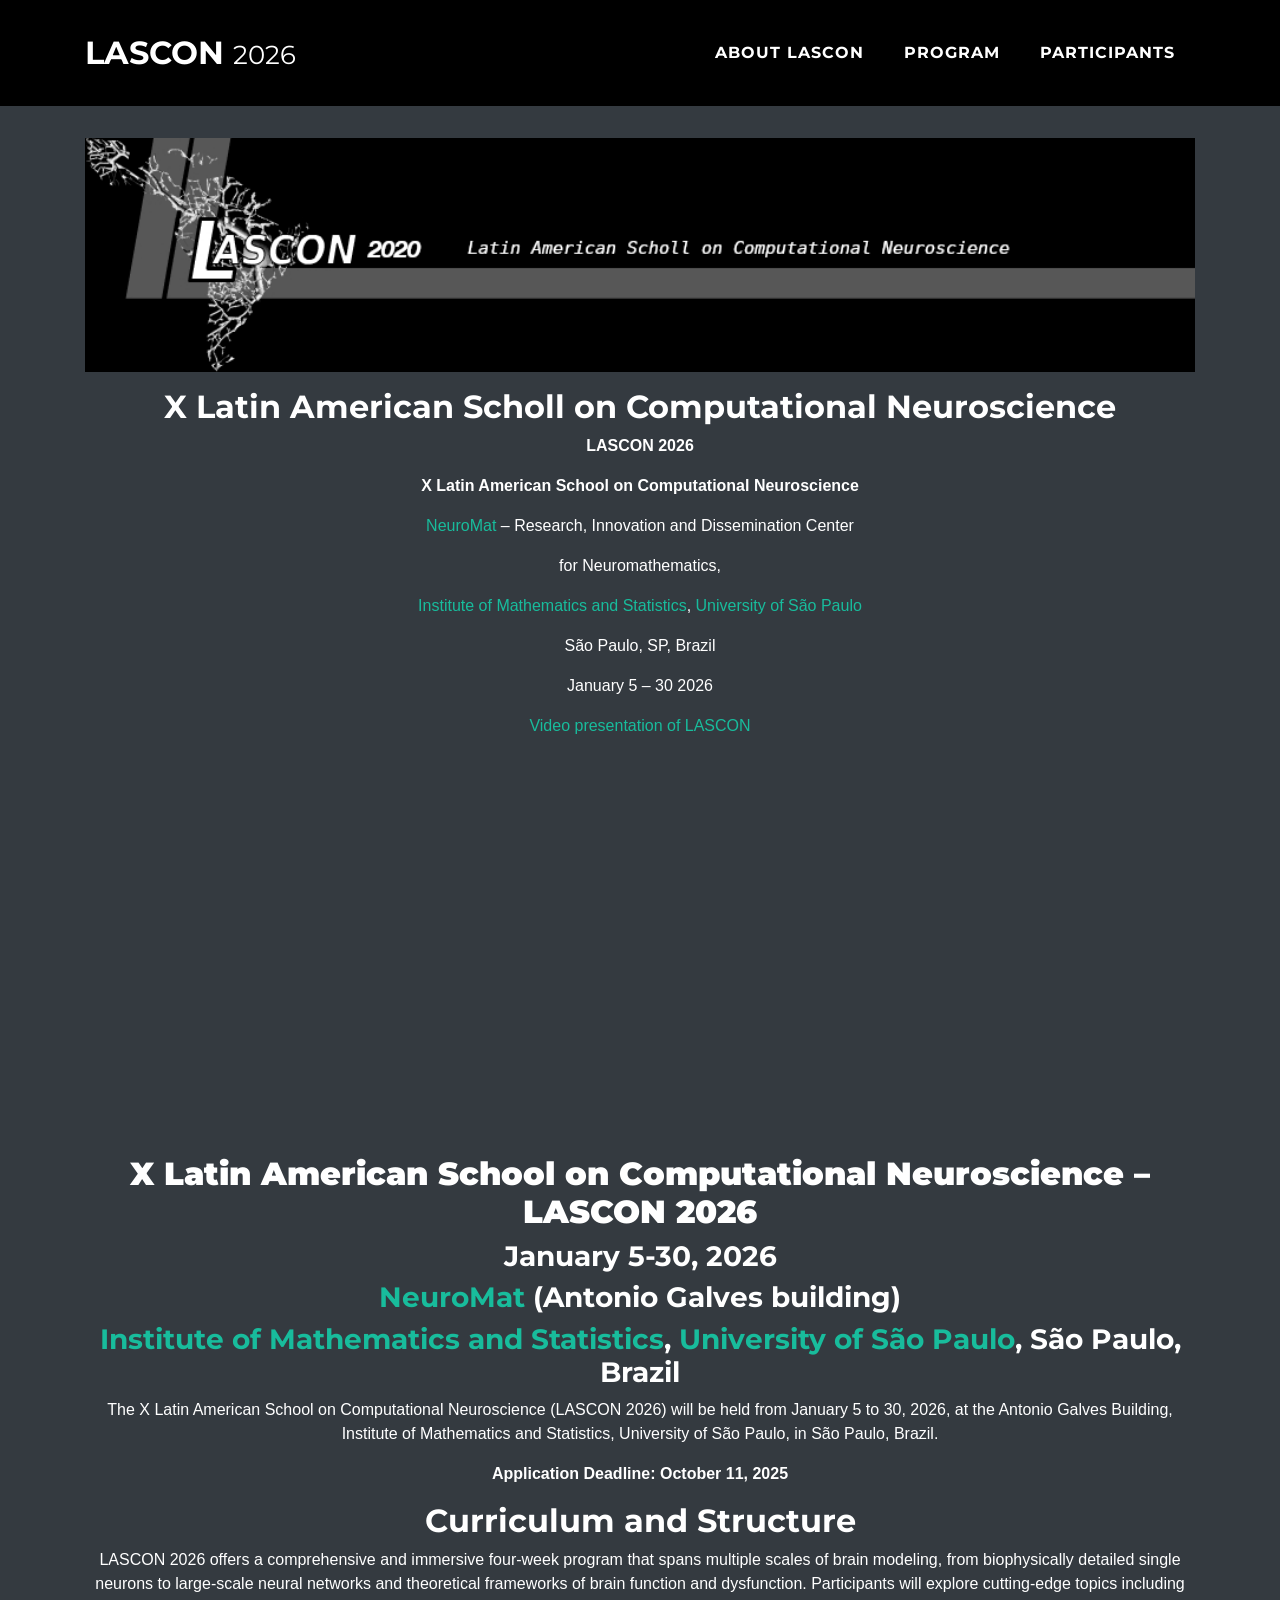
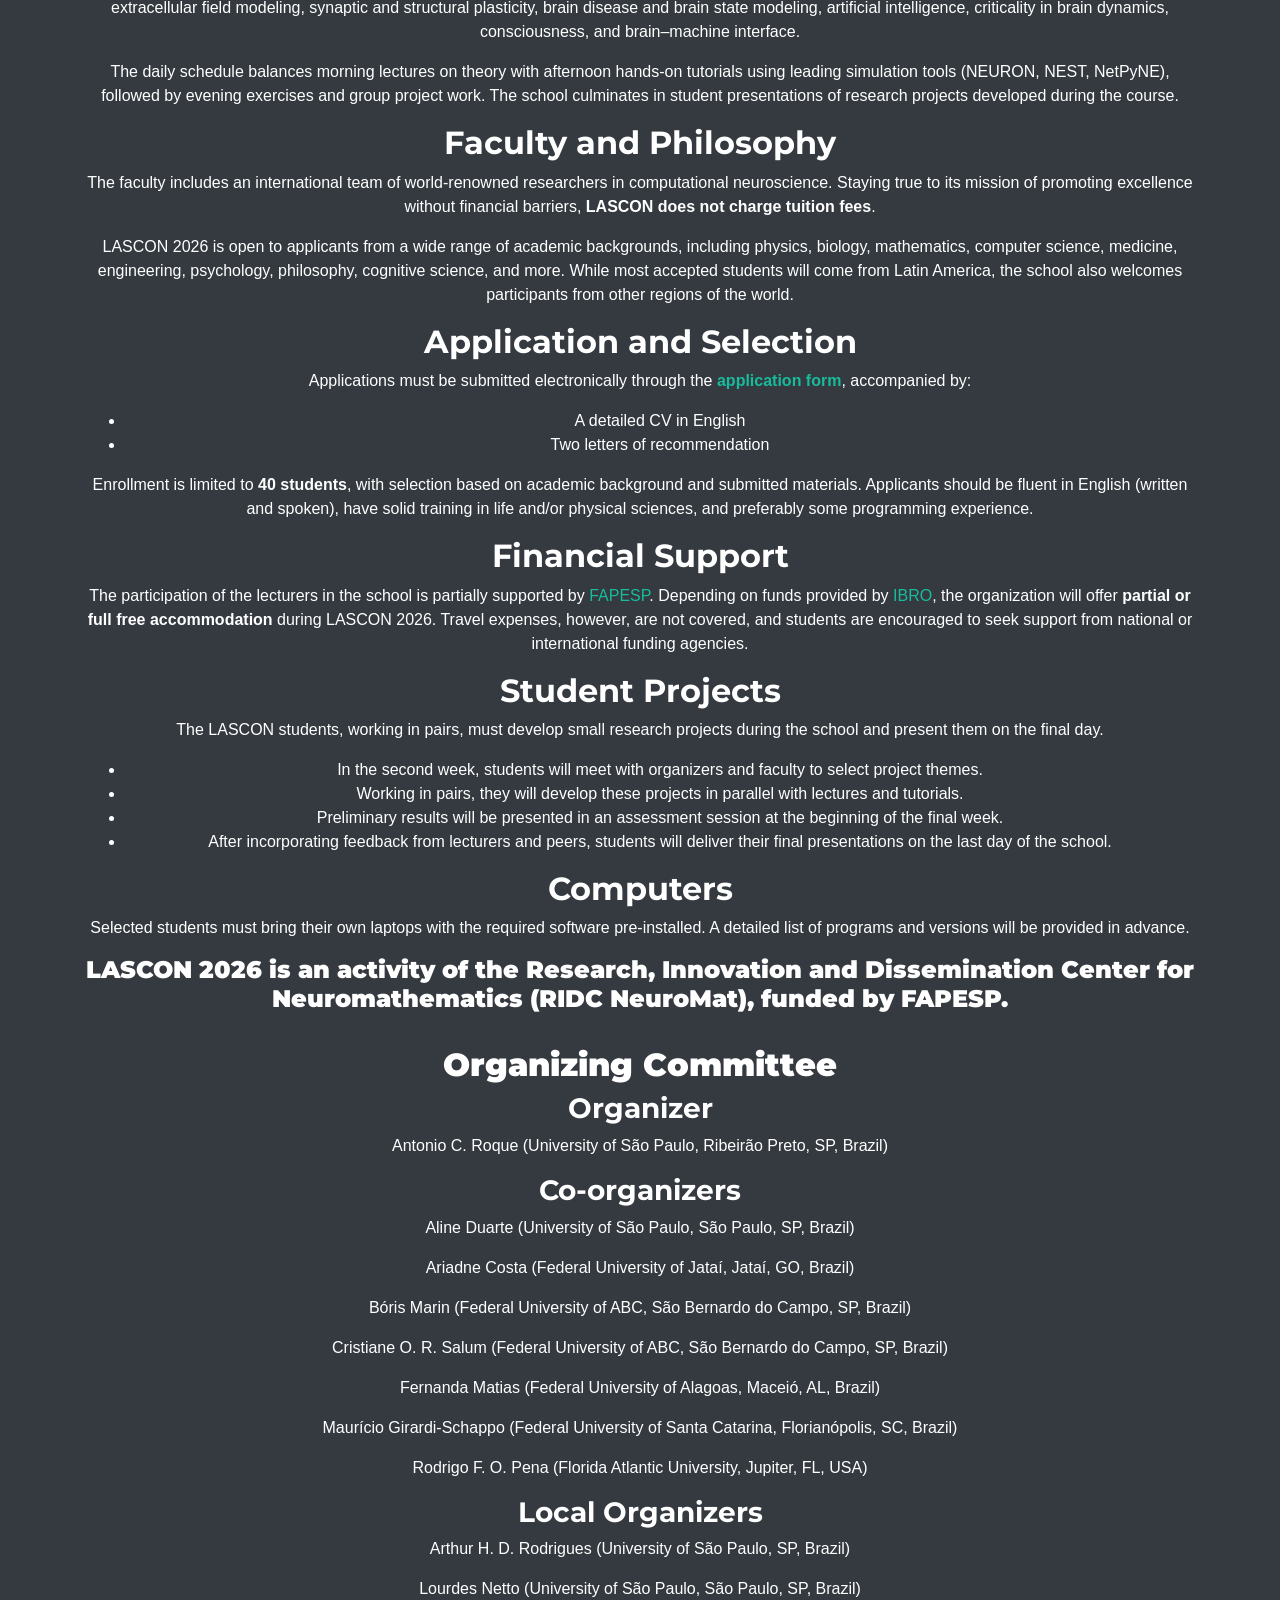
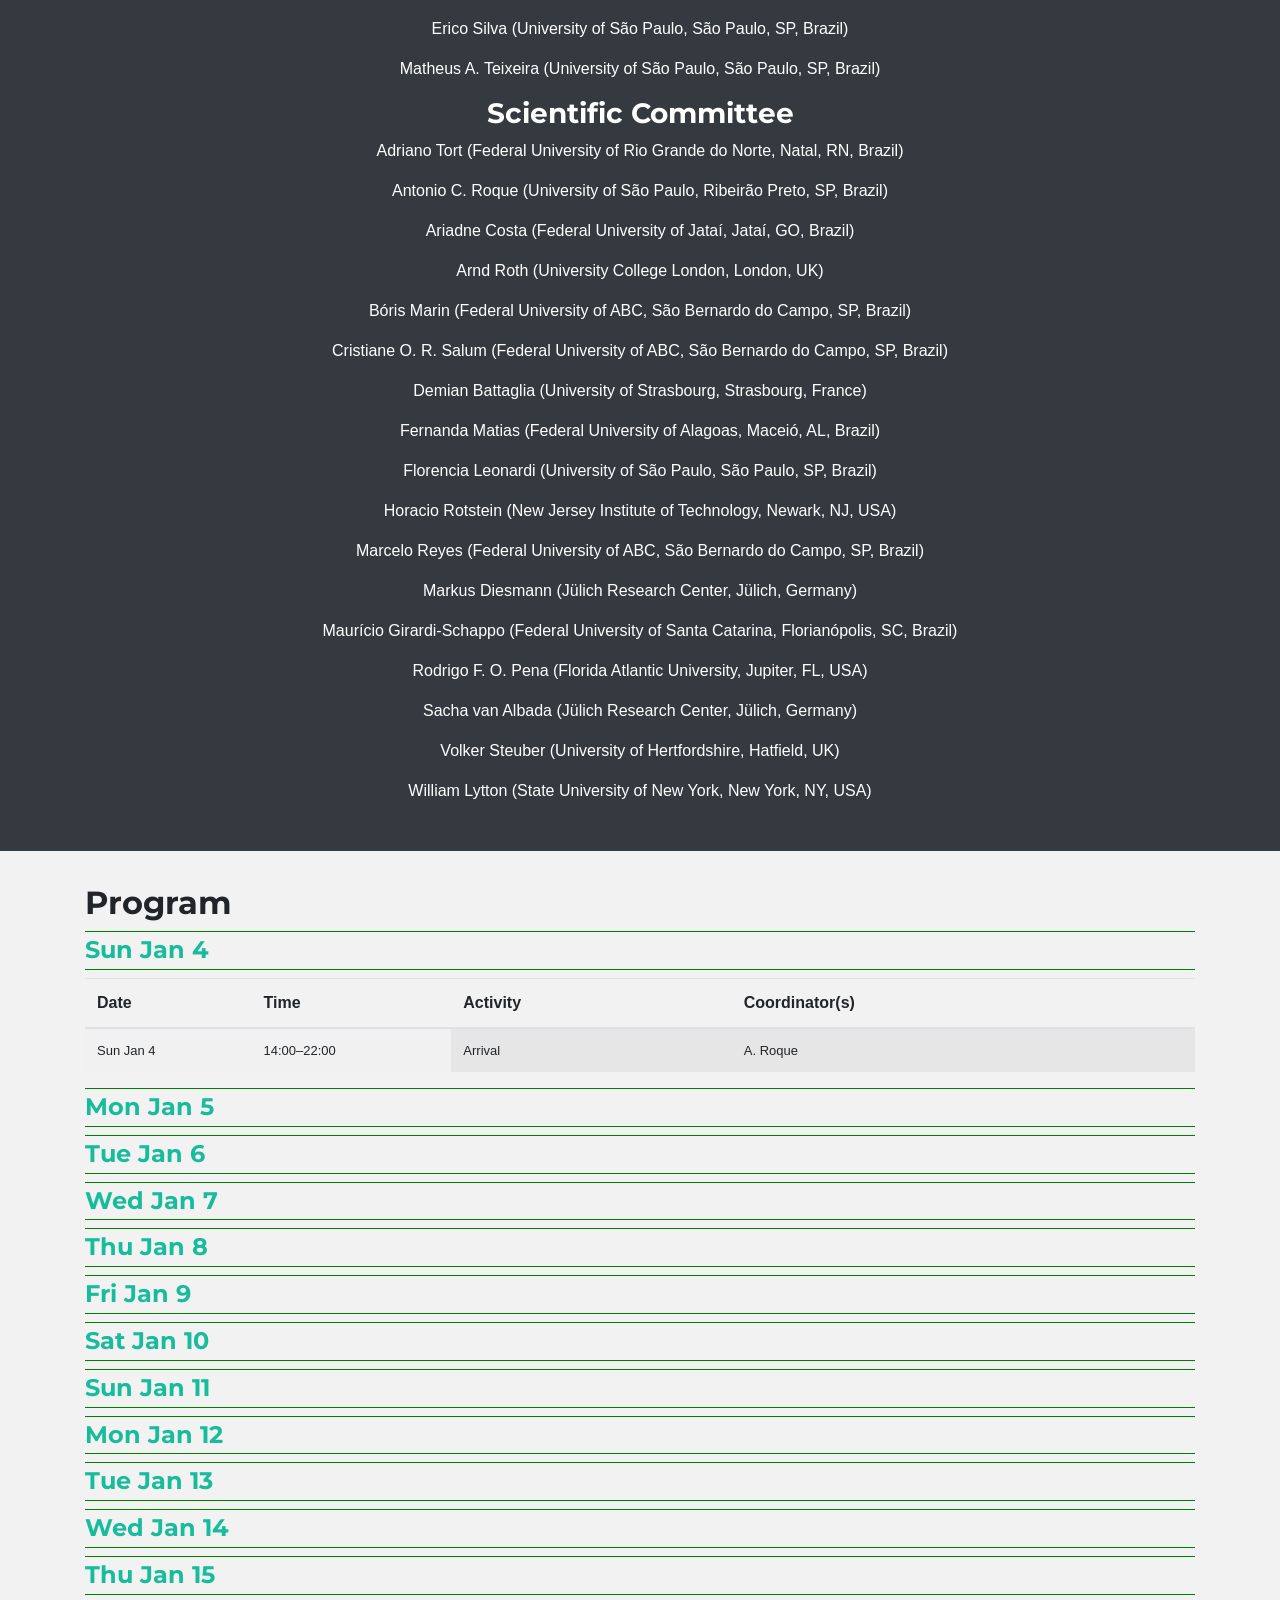
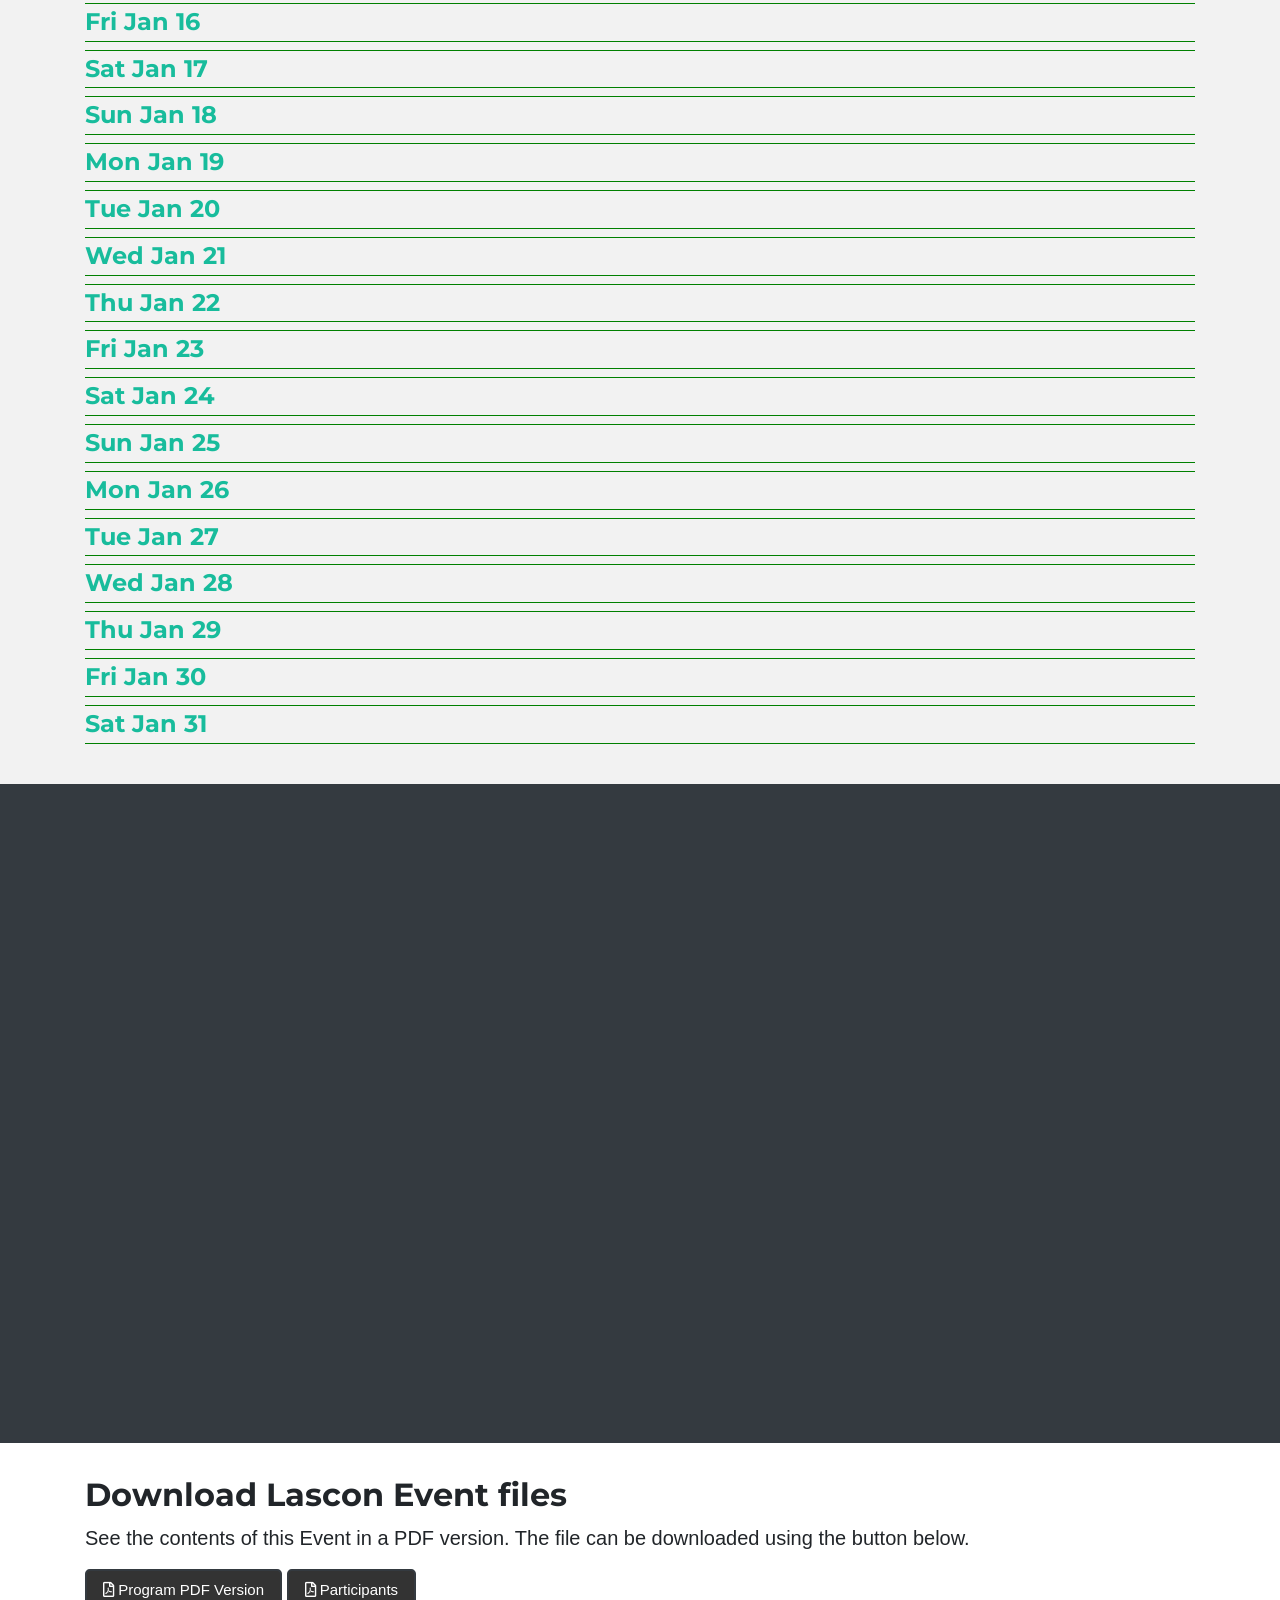
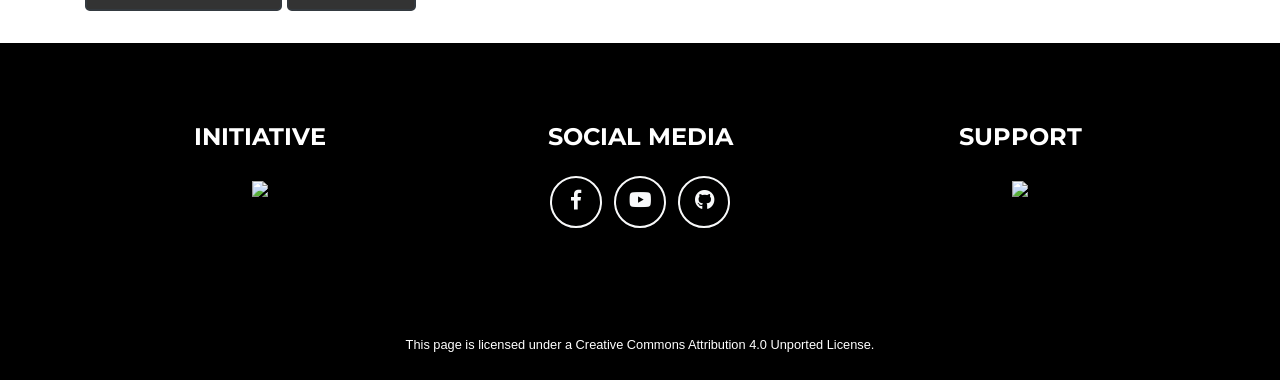
==== commit 0dfa96c7: "v0.3.0 fix: Full calendar update" ====
--- a/src/index.html
+++ b/src/index.html
@@ -36,7 +36,7 @@
     <!-- Navigation -->
     <nav class="navbar navbar-expand-lg bg-secondary fixed-top text-uppercase" id="mainNav">
         <div class="container">
-            <a class="navbar-brand js-scroll-trigger" href="#page-top">Lascon <small>2020</small></a>
+            <a class="navbar-brand js-scroll-trigger" href="#page-top">Lascon <small>2026</small></a>
             <button class="navbar-toggler navbar-toggler-right text-uppercase bg-primary rounded" type="button"
                 data-toggle="collapse" data-target="#navbarResponsive" aria-controls="navbarResponsive"
                 aria-expanded="false" aria-label="Toggle navigation">
@@ -46,8 +46,7 @@
             <div class="collapse navbar-collapse" id="navbarResponsive">
                 <ul class="navbar-nav ml-auto">
                     <li class="nav-item mx-0 mx-lg-1">
-                        <a class="nav-link py-3 px-0 px-lg-3 rounded js-scroll-trigger" href="#scientific">About
-                            Lascon</a>
+                        <a class="nav-link py-3 px-0 px-lg-3 rounded js-scroll-trigger" href="#scientific">About Lascon</a>
                     </li>
                     <li class="nav-item mx-0 mx-lg-1">
                         <a class="nav-link py-3 px-0 px-lg-3 rounded js-scroll-trigger" href="#innovation">Program</a>
@@ -96,7 +95,7 @@
 
             <div class=" page type-page status-publish hentry">
                 <div class="entry-content">
-                    <p><strong><span><span><span style="font-size: normal;">LASCON 2020</span></span></span></strong>
+                    <p><strong><span><span><span style="font-size: normal;">LASCON 2026</span></span></span></strong>
                     </p>
                     <p><strong><span><span><span style="font-size: normal;">X Latin American School on Computational
                                         Neuroscience</span></span></span></strong></p>
@@ -108,7 +107,7 @@
                     <p><span><span><span style="font-size: normal;">São Paulo, SP, Brazil</span></span>
                         </span>
                     </p>
-                    <p><span><span><span style="font-size: normal;">January 6 – 31 2020</span></span>
+                    <p><span><span><span style="font-size: normal;">January 5 – 30 2026</span></span>
                         </span>
                     </p>
                     <p><a href="https://www.youtube.com/watch?v=10FDmMw2IbM">Video presentation of LASCON</a></p>
@@ -352,7 +351,7 @@
                 copyElAttributes(link.parent('h4'), link);
            });
 
-           $('#collapseOne').addClass('show');
+           $('#collapse1').addClass('show');
            
        });
     </script>
@@ -364,33 +363,35 @@
 
             <!-- COMPONENT ACCORDION -->
             <div class="panel-group" id="accordion" role="tablist" aria-multiselectable="true">
+                <!-- SEMANA 1 -->
+                
                 <!-- Panel item -->
                 <div class="panel panel-default">
                     <div class="panel-heading" role="tab" id="headingOne">
                         <h4 class="panel-title">
-                            <a role="button" data-toggle="collapse" data-parent="#accordion" href="#collapseOne" aria-expanded="true" aria-controls="collapseOne">
+                            <a role="button" data-toggle="collapse" data-parent="#accordion" href="#collapse1" aria-expanded="true" aria-controls="collapse1">
                                 Sun Jan 4
                             </a>
                         </h4>
                     </div>
-                    <div id="collapseOne" class="panel-collapse collapse in" role="tabpanel" aria-labelledby="headingOne">
+                    <div id="collapse1" class="panel-collapse collapse in" role="tabpanel" aria-labelledby="headingOne">
                         <div class="panel-body">
                             <table class="table table-striped table-program">
                                 <thead>
-                                    <tr>
-                                        <th>Date</th>
-                                        <th>Time</th>
-                                        <th>Activity</th>
-                                        <th>Coordinator(s)</th>
-                                    </tr>
+                                <tr>
+                                <th>Date</th>
+                                <th>Time</th>
+                                <th>Activity</th>
+                                <th>Coordinator(s)</th>
+                                </tr>
                                 </thead>
                                 <tbody>
-                                    <tr>
-                                        <td width="15%" style="background-color: #f1f1f1;">Sun Jan 4</td>
-                                        <td width="18%" style="background-color: #f1f1f1;">14:00–22:00</td>
-                                        <td style="background-color: #f1f1f1;">Arrival</td>
-                                        <td style="background-color: #f1f1f1;">A. Roque</td>
-                                    </tr>
+                                <tr>
+                                <td width="15%" style="background-color: #f1f1f1;">Sun Jan 4</td>
+                                <td width="18%" style="background-color: #f1f1f1;">14:00–22:00</td>
+                                <td>Arrival</td>
+                                <td>A. Roque</td>
+                                </tr>
                                 </tbody>
                             </table>
                         </div>
@@ -402,102 +403,101 @@
                 <div class="panel panel-default">
                     <div class="panel-heading" role="tab" id="headingTwo">
                         <h4 class="panel-title">
-                            <a class="collapsed" role="button" data-toggle="collapse" data-parent="#accordion" href="#collapseTwo" aria-expanded="false" aria-controls="collapseTwo">
+                            <a class="collapsed" role="button" data-toggle="collapse" data-parent="#accordion" href="#collapse23" aria-expanded="false" aria-controls="collapse23">
                                 Mon Jan 5
                             </a>
                         </h4>
                     </div>
-                    <div id="collapseTwo" class="panel-collapse collapse" role="tabpanel" aria-labelledby="headingTwo">
+                    <div id="collapse23" class="panel-collapse collapse" role="tabpanel" aria-labelledby="headingTwo">
                         <div class="panel-body">
                             <table class="table table-striped table-program">
                                 <thead>
-                                    <tr>
-                                        <th>Date</th>
-                                        <th>Time</th>
-                                        <th>Activity</th>
-                                        <th>Coordinator(s)</th>
-                                    </tr>
+                                <tr>
+                                <th>Date</th>
+                                <th>Time</th>
+                                <th>Activity</th>
+                                <th>Coordinator(s)</th>
+                                </tr>
                                 </thead>
                                 <tbody>
-                                    <tr>
-                                        <td style="background-color: #f1f1f1;">Mon Jan 5</td>
-                                        <td style="background-color: #f1f1f1;">09:00–10:00</td>
-                                        <td style="background-color: #f1f1f1;">Lecture 1. The Hodgkin-Huxley model</td>
-                                        <td style="background-color: #f1f1f1;">H. Rotstein</td>
-                                    </tr>
-                                    <tr>
-                                        <td></td>
-                                        <td>10:00–10:20</td>
-                                        <td>Coffee break</td>
-                                        <td></td>
-                                    </tr>
-                                    <tr>
-                                        <td></td>
-                                        <td>10:20–11:20</td>
-                                        <td>Lecture 2. The cable equation</td>
-                                        <td>A. Roth</td>
-                                    </tr>
-                                    <tr>
-                                        <td></td>
-                                        <td>11:20–11:30</td>
-                                        <td>Interval</td>
-                                        <td></td>
-                                    </tr>
-                                    <tr>
-                                        <td></td>
-                                        <td>11:30–12:30</td>
-                                        <td>Lecture 3. Reduced and simplified neuron models and phase plane analysis 1</td>
-                                        <td>H. Rotstein</td>
-                                    </tr>
-                                    <tr>
-                                        <td></td>
-                                        <td>12:30–14:30</td>
-                                        <td>Lunch</td>
-                                        <td></td>
-                                    </tr>
-                                    <tr>
-                                        <td></td>
-                                        <td>14:30–15:30</td>
-                                        <td>Tutorial 1. NEURON 1</td>
-                                        <td>A. Roth and V. Bragin</td>
-                                    </tr>
-                                    <tr>
-                                        <td></td>
-                                        <td>15:30–15:40</td>
-                                        <td>Interval</td>
-                                        <td></td>
-                                    </tr>
-                                    <tr>
-                                        <td></td>
-                                        <td>15:40–16:40</td>
-                                        <td>Tutorial 2. NEURON 2</td>
-                                        <td>A. Roth and V. Bragin</td>
-                                    </tr>
-                                    <tr>
-                                        <td></td>
-                                        <td>16:40–17:00</td>
-                                        <td>Coffee break</td>
-                                        <td></td>
-                                    </tr>
-                                    <tr>
-                                        <td></td>
-                                        <td>17:00–18:00</td>
-                                        <td>Tutorial 3. Reduced and simplified neuron models
-and phase plane analysis tutorial 1</td>
-                                        <td>H. Rotstein and M. Girardi-Schappo</td>
-                                    </tr>
-                                    <tr>
-                                        <td></td>
-                                        <td>18:00–18:10</td>
-                                        <td>Interval</td>
-                                        <td></td>
-                                    </tr>
-                                    <tr>
-                                        <td></td>
-                                        <td>18:10–20:00</td>
-                                        <td>Software installation and Python support</td>
-                                        <td>H. Rotstein and M. Girardi-Schappo</td>
-                                    </tr>
+                                <tr>
+                                <td>Mon Jan 5</td>
+                                <td>09:00–10:00</td>
+                                <td>Lecture 1. The Hodgkin-Huxley model</td>
+                                <td>H. Rotstein</td>
+                                </tr>
+                                <tr>
+                                    <td></td>
+                                    <td>10:00–10:20</td>
+                                    <td>Coffee break</td>
+                                    <td></td>
+                                </tr>
+                                <tr>
+                                    <td></td>
+                                    <td>10:20–11:20</td>
+                                    <td>Lecture 2. The cable equation</td>
+                                    <td>A. Roth</td>
+                                </tr>
+                                <tr>
+                                    <td></td>
+                                    <td>11:20–11:30</td>
+                                    <td>Interval</td>
+                                    <td></td>
+                                </tr>
+                                <tr>
+                                    <td></td>
+                                    <td>11:30–12:30</td>
+                                    <td>Lecture 3. Reduced and simplified neuron models and phase plane analysis 1</td>
+                                    <td>H. Rotstein</td>
+                                </tr>
+                                <tr>
+                                    <td></td>
+                                    <td>12:30–14:30</td>
+                                    <td>Lunch</td>
+                                    <td></td>
+                                </tr>
+                                <tr>
+                                    <td></td>
+                                    <td>14:30–15:30</td>
+                                    <td>Tutorial 1. NEURON 1</td>
+                                    <td>A. Roth and V. Bragin</td>
+                                </tr>
+                                <tr>
+                                    <td></td>
+                                    <td>15:30–15:40</td>
+                                    <td>Interval</td>
+                                    <td></td>
+                                </tr>
+                                <tr>
+                                    <td></td>
+                                    <td>15:40–16:40</td>
+                                    <td>Tutorial 2. NEURON 2</td>
+                                    <td>A. Roth and V. Bragin</td>
+                                </tr>
+                                <tr>
+                                    <td></td>
+                                    <td>16:40–17:00</td>
+                                    <td>Coffee break</td>
+                                    <td></td>
+                                </tr>
+                                <tr>
+                                    <td></td>
+                                    <td>17:00–18:00</td>
+                                    <td>Tutorial 3. Reduced and simplified neuron models and phase plane analysis tutorial 1</td>
+                                    <td>H. Rotstein and M. Girardi-Schappo</td>
+                                </tr>
+                                <tr>
+                                    <td></td>
+                                    <td>18:00–18:10</td>
+                                    <td>Interval</td>
+                                    <td></td>
+                                </tr>
+                                <tr>
+                                    <td></td>
+                                    <td>18:10–20:00</td>
+                                    <td>Software installation and Python support</td>
+                                    <td>H. Rotstein and M. Girardi-Schappo</td>
+                                </tr>
                                 </tbody>
                             </table>
                         </div>
@@ -508,29 +508,141 @@
                 <div class="panel panel-default">
                     <div class="panel-heading" role="tab" id="headingThree">
                         <h4 class="panel-title">
-                            <a class="collapsed" role="button" data-toggle="collapse" data-parent="#accordion" href="#collapseThree" aria-expanded="false" aria-controls="collapseThree">
-                                Wed Jan 7
+                            <a class="collapsed" role="button" data-toggle="collapse" data-parent="#accordion" href="#collapse3" aria-expanded="false" aria-controls="collapse3">
+                                Tue Jan 6
                             </a>
                         </h4>
                     </div>
-                    <div id="collapseThree" class="panel-collapse collapse" role="tabpanel" aria-labelledby="headingThree">
+                    <div id="collapse3" class="panel-collapse collapse" role="tabpanel" aria-labelledby="headingThree">
                         <div class="panel-body">
                             <table class="table table-striped table-program">
                                 <thead>
-                                    <tr>
+                                <tr>
+                                <th>Date</th>
+                                <th>Time</th>
+                                <th>Activity</th>
+                                <th>Coordinator(s)</th>
+                                </tr>
+                                </thead>
+                                <tbody>
+                                <tr>
+                                    <td>Tue Jan 6</td>
+                                    <td>09:00–10:00</td>
+                                    <td>Lecture 4. Modeling ionic currents and their effects
+                                    </td>
+                                    <td>H. Rotstein</td>
+                                </tr>
+                                <tr>
+                                    <td></td>
+                                    <td>10:00–10:20</td>
+                                    <td>Coffee break</td>
+                                    <td></td>
+                                </tr>
+                                <tr>
+                                    <td></td>
+                                    <td>10:20–11:20</td>
+                                    <td>Lecture 5. Matching passive neuron models to data</td>
+                                    <td>A. Roth</td>
+                                </tr>
+                                <tr>
+                                    <td></td>
+                                    <td>11:20–11:30</td>
+                                    <td>Interval</td>
+                                    <td></td>
+                                </tr>
+                                <tr>
+                                    <td></td>
+                                    <td>11:30–12:30</td>
+                                    <td>Lecture 6. Reduced and simplified neuron models and phase plane analysis 2</td>
+                                    <td>H. Rotstein</td>
+                                </tr>
+                                <tr>
+                                    <td></td>
+                                    <td>12:30–14:30</td>
+                                    <td>Lunch</td>
+                                    <td></td>
+                                </tr>
+                                <tr>
+                                    <td></td>
+                                    <td>14:30–15:30</td>
+                                    <td>Tutorial 4. NEURON 3</td>
+                                    <td>A. Roth&nbsp;and V. Bragin</td>
+                                </tr>
+                                <tr>
+                                    <td></td>
+                                    <td>15:30–15:40</td>
+                                    <td>Coffee break</td>
+                                    <td></td>
+                                </tr>
+                                <tr>
+                                    <td></td>
+                                    <td>15:40–16:40</td>
+                                    <td>Tutorial 5. NEURON 4</td>
+                                    <td>A. Roth&nbsp;and V. Bragin</td>
+                                </tr>
+                                <tr>
+                                    <td></td>
+                                    <td>16:40–17:00</td>
+                                    <td>Coffee break</td>
+                                    <td></td>
+                                </tr>
+                                <tr>
+                                    <td></td>
+                                    <td>17:00–18:00</td>
+                                    <td>Tutorial 6. Reduced and simplified neuron models and phase plane analysis tutorial 2</td>
+                                    <td>B. Marin</td>
+                                </tr>
+                                <tr>
+                                    <td></td>
+                                    <td>18:00–18:10</td>
+                                    <td>Interval</td>
+                                    <td></td>
+                                </tr>
+                                <tr>
+                                    <td></td>
+                                    <td>18:10–19:10</td>
+                                    <td>Invited lecture 1. Theory of recurrent networks</td>
+                                    <td>A. Palmigiano</td>
+                                </tr>
+                                <tr>
+                                    <td></td>
+                                    <td>19:10–20:00</td>
+                                    <td>Computer Exercises</td>
+                                    <td>Tutors</td>
+                                </tr>
+                                </tbody>
+                            </table>
+                        </div>
+                    </div>
+                </div>
+                <!-- / Panel item -->
+
+                <!-- Panel item -->
+                <div class="panel panel-default">
+                        <div class="panel-heading" role="tab" id="headingFour">
+                            <h4 class="panel-title">
+                                <a role="button" data-toggle="collapse" data-parent="#accordion" href="#collapse4" aria-expanded="true" aria-controls="collapse4">
+                                    Wed Jan 7
+                                </a>
+                            </h4>
+                        </div>
+                        <div id="collapse4" class="panel-collapse collapse in" role="tabpanel" aria-labelledby="headingFour">
+                            <div class="panel-body">
+                                <table class="table table-striped table-program">
+                                    <thead>
+                                        <tr>
                                         <th>Date</th>
                                         <th>Time</th>
                                         <th>Activity</th>
                                         <th>Coordinator(s)</th>
-                                    </tr>
-                                </thead>
-                                <tbody>
-                                    <tr>
-                                        <td style="background-color: #f1f1f1;">Wed Jan 7</td>
-                                        <td style="background-color: #f1f1f1;">09:00–10:00</td>
-                                        <td style="background-color: #f1f1f1;">Lecture 4. Matching passive neuron models to data
-                                        </td>
-                                        <td style="background-color: #f1f1f1;">A. Roth</td>
+                                        </tr>
+                                    </thead>
+                                    <tbody>
+                                    <tr>
+                                        <td>Wed Jan 7</td>
+                                        <td>09:00–10:00</td>
+                                        <td>Lecture 7. Compartmental modeling</td>
+                                        <td>H. Rotstein</td>
                                     </tr>
                                     <tr>
                                         <td></td>
@@ -541,8 +653,8 @@
                                     <tr>
                                         <td></td>
                                         <td>10:20–11:20</td>
-                                        <td>Lecture 5. Modeling ionic currents and their effects</td>
-                                        <td>V. Steuber</td>
+                                        <td>Lecture 8. Modeling synapses</td>
+                                        <td>A. Roth</td>
                                     </tr>
                                     <tr>
                                         <td></td>
@@ -553,8 +665,8 @@
                                     <tr>
                                         <td></td>
                                         <td>11:30–12:30</td>
-                                        <td>Lecture 6. Reduced neuron models and phase plane analysis 1</td>
-                                        <td>B. Marin</td>
+                                        <td>Lecture 9. Reduced and simplified neuron models and phase plane analysis 3</td>
+                                        <td>H. Rotstein</td>
                                     </tr>
                                     <tr>
                                         <td></td>
@@ -565,8 +677,8 @@
                                     <tr>
                                         <td></td>
                                         <td>14:30–15:30</td>
-                                        <td>Tutorial 4. NEURON 1</td>
-                                        <td>A. Roth&nbsp;and S. Durá-Bernal</td>
+                                        <td>Lecture 10. Synaptic plasticity, learning and memory 1</td>
+                                        <td>H. Shouval</td>
                                     </tr>
                                     <tr>
                                         <td></td>
@@ -577,8 +689,8 @@
                                     <tr>
                                         <td></td>
                                         <td>15:40–16:40</td>
-                                        <td>Tutorial 5. NEURON 2</td>
-                                        <td>A. Roth&nbsp;and S. Durá-Bernal</td>
+                                        <td>Tutorial 7. NEURON 5</td>
+                                        <td>A. Roth&nbsp;and V. Bragin</td>
                                     </tr>
                                     <tr>
                                         <td></td>
@@ -589,8 +701,8 @@
                                     <tr>
                                         <td></td>
                                         <td>17:00–18:00</td>
-                                        <td>Tutorial 6. Reduced neuron models and phase plane analysis tutorial 1</td>
-                                        <td>B. Marin</td>
+                                        <td>Tutorial 8. Reduced and simplified neuron models and phase plane analysis tutorial 3</td>
+                                        <td>H. Rotstein and M. Girardi-Schappo</td>
                                     </tr>
                                     <tr>
                                         <td></td>
@@ -601,8 +713,9 @@
                                     <tr>
                                         <td></td>
                                         <td>18:10–19:10</td>
-                                        <td>Tutorial 6. NEURON 3</td>
-                                        <td>A. Roth&nbsp;and S. Durá-Bernal</td>
+                                        <td>Invited lecture 2. Computing with recurrent networks</td>
+                                        <td>A. Palmigiano</td>
+                                        <td></td>
                                     </tr>
                                     <tr>
                                         <td></td>
@@ -611,106 +724,6 @@
                                         <td>Tutors</td>
                                     </tr>
                                 </tbody>
-                            </table>
-                        </div>
-                    </div>
-                </div>
-                <!-- / Panel item -->
-
-                <!-- Panel item -->
-                <div class="panel panel-default">
-                        <div class="panel-heading" role="tab" id="headingFour">
-                            <h4 class="panel-title">
-                                <a role="button" data-toggle="collapse" data-parent="#accordion" href="#collapseFour" aria-expanded="true" aria-controls="collapseFour">
-                                    Thu Jan 8
-                                </a>
-                            </h4>
-                        </div>
-                        <div id="collapseFour" class="panel-collapse collapse in" role="tabpanel" aria-labelledby="headingFour">
-                            <div class="panel-body">
-                                <table class="table table-striped table-program">
-                                    <thead>
-                                        <tr>
-                                            <th>Date</th>
-                                            <th>Time</th>
-                                            <th>Activity</th>
-                                            <th>Coordinator(s)</th>
-                                        </tr>
-                                    </thead>
-                                    <tbody>
-                                        <tr>
-                                            <td style="background-color: #f1f1f1;">Thu Jan 8</td>
-                                            <td style="background-color: #f1f1f1;">09:00–10:00</td>
-                                            <td style="background-color: #f1f1f1;">Lecture 7. Modeling synapses</td>
-                                            <td style="background-color: #f1f1f1;">A. Roth</td>
-                                        </tr>
-                                        <tr>
-                                            <td></td>
-                                            <td>10:00–10:20</td>
-                                            <td>Coffee break</td>
-                                            <td></td>
-                                        </tr>
-                                        <tr>
-                                            <td></td>
-                                            <td>10:20–11:20</td>
-                                            <td>Lecture 8. Compartmental modeling</td>
-                                            <td>V. Steuber</td>
-                                        </tr>
-                                        <tr>
-                                            <td></td>
-                                            <td>11:20–11:30</td>
-                                            <td>Interval</td>
-                                            <td></td>
-                                        </tr>
-                                        <tr>
-                                            <td></td>
-                                            <td>11:30–12:30</td>
-                                            <td>Lecture 9. Reduced neuron models and phase plane analysis 2</td>
-                                            <td>B. Marin</td>
-                                        </tr>
-                                        <tr>
-                                            <td></td>
-                                            <td>12:30–14:30</td>
-                                            <td>Lunch</td>
-                                            <td></td>
-                                        </tr>
-                                        <tr>
-                                            <td></td>
-                                            <td>14:30–15:30</td>
-                                            <td>Tutorial 7. NEURON 4</td>
-                                            <td>A. Roth&nbsp;and S. Durá-Bernal</td>
-                                        </tr>
-                                        <tr>
-                                            <td></td>
-                                            <td>15:30–15:40</td>
-                                            <td>Interval</td>
-                                            <td></td>
-                                        </tr>
-                                        <tr>
-                                            <td></td>
-                                            <td>15:40–16:40</td>
-                                            <td>Tutorial 8. NEURON 5</td>
-                                            <td>A. Roth&nbsp;and S. Durá-Bernal</td>
-                                        </tr>
-                                        <tr>
-                                            <td></td>
-                                            <td>16:40–17:00</td>
-                                            <td>Coffee break</td>
-                                            <td></td>
-                                        </tr>
-                                        <tr>
-                                            <td></td>
-                                            <td>17:00–18:00</td>
-                                            <td>Tutorial 9. Reduced neuron models and phase plane analysis tutorial 2</td>
-                                            <td>B. Marin</td>
-                                        </tr>
-                                        <tr>
-                                            <td></td>
-                                            <td>18:00–20:00</td>
-                                            <td>Exercises</td>
-                                            <td>Tutors</td>
-                                        </tr>
-                                    </tbody>
                                 </table>
                             </div>
                         </div>
@@ -720,95 +733,98 @@
                     <div class="panel panel-default">
                         <div class="panel-heading" role="tab" id="headingFive">
                             <h4 class="panel-title">
-                                <a role="button" data-toggle="collapse" data-parent="#accordion" href="#collapseFive" aria-expanded="true" aria-controls="collapseFive">
+                                <a role="button" data-toggle="collapse" data-parent="#accordion" href="#collapse5" aria-expanded="true" aria-controls="collapse5">
                                     Thu Jan 8
                                 </a>
                             </h4>
                         </div>
-                        <div id="collapseFive" class="panel-collapse collapse in" role="tabpanel" aria-labelledby="headingFive">
+                        <div id="collapse5" class="panel-collapse collapse in" role="tabpanel" aria-labelledby="headingFive">
                             <div class="panel-body">
                                 <table class="table table-striped table-program">
                                     <thead>
-                                        <tr>
-                                            <th>Date</th>
-                                            <th>Time</th>
-                                            <th>Activity</th>
-                                            <th>Coordinator(s)</th>
-                                        </tr>
+                                    <tr>
+                                    <th>Date</th>
+                                    <th>Time</th>
+                                    <th>Activity</th>
+                                    <th>Coordinator(s)</th>
+                                    </tr>
                                     </thead>
                                     <tbody>
-                                        <tr>
-                                            <td style="background-color: #f1f1f1;">Thu Jan 8</td>
-                                            <td style="background-color: #f1f1f1;">09:00–10:00</td>
-                                            <td style="background-color: #f1f1f1;">Lecture 10. Dendritic computation</td>
-                                            <td style="background-color: #f1f1f1;">A. Roth</td>
-                                        </tr>
-                                        <tr>
-                                            <td></td>
-                                            <td>10:00–10:20</td>
-                                            <td>Coffee break</td>
-                                            <td></td>
-                                        </tr>
-                                        <tr>
-                                            <td></td>
-                                            <td>10:20–11:20</td>
-                                            <td>Lecture 11. Realistic modeling of small neuron circuits</td>
-                                            <td>V. Steuber</td>
-                                        </tr>
-                                        <tr>
-                                            <td></td>
-                                            <td>11:20–11:30</td>
-                                            <td>Interval</td>
-                                            <td></td>
-                                        </tr>
-                                        <tr>
-                                            <td></td>
-                                            <td>11:30–12:30</td>
-                                            <td>Lecture 12. Reduced neuron models and phase plane analysis 3</td>
-                                            <td>B. Marin</td>
-                                        </tr>
-                                        <tr>
-                                            <td></td>
-                                            <td>12:30–14:30</td>
-                                            <td>Lunch</td>
-                                            <td></td>
-                                        </tr>
-                                        <tr>
-                                            <td></td>
-                                            <td>14:30–15:30</td>
-                                            <td>Tutorial 10. NEURON 6</td>
-                                            <td>A. Roth&nbsp;and S. Durá-Bernal</td>
-                                        </tr>
-                                        <tr>
-                                            <td></td>
-                                            <td>15:30–15:40</td>
-                                            <td>Interval</td>
-                                            <td></td>
-                                        </tr>
-                                        <tr>
-                                            <td></td>
-                                            <td>15:40–16:40</td>
-                                            <td>Tutorial 11. neuroConstruct tutorial 1</td>
-                                            <td>V. Steuber</td>
-                                        </tr>
-                                        <tr>
-                                            <td></td>
-                                            <td>16:40–17:00</td>
-                                            <td>Coffee break</td>
-                                            <td></td>
-                                        </tr>
-                                        <tr>
-                                            <td></td>
-                                            <td>17:00–18:00</td>
-                                            <td>Tutorial 12. Reduced neuron models and phase plane analysis tutorial 3</td>
-                                            <td>B. Marin</td>
-                                        </tr>
-                                        <tr>
-                                            <td></td>
-                                            <td>19:00–22:00</td>
-                                            <td>Get together party 1</td>
-                                            <td>A. Roque</td>
-                                        </tr>
+                                    <tr>
+                                        <td>Thu Jan 8</td>
+                                        <td>09:00–10:00</td>
+                                        <td>Lecture 11. Dendritic computation</td>
+                                        <td>A. Roth</td>
+                                    </tr>
+                                    <tr>
+                                        <td></td>
+                                        <td>10:00–10:20</td>
+                                        <td>Coffee break</td>
+                                        <td></td>
+                                    </tr>
+                                    <tr>
+                                        <td></td>
+                                        <td>10:20–11:20</td>
+                                        <td>Lecture 12. Reduced and simplified neuron models and phase plane analysis 4</td>
+                                        <td>H. Rotstein</td>
+                                    </tr>
+                                    <tr>
+                                        <td></td>
+                                        <td>11:20–11:30</td>
+                                        <td>Interval</td>
+                                        <td></td>
+                                    </tr>
+                                    <tr>
+                                        <td></td>
+                                        <td>11:30–12:30</td>
+                                        <td>Lecture 13. Synaptic plasticity, learning and memory 2</td>
+                                        <td>H. Shouval</td>
+                                    </tr>
+                                    <tr>
+                                        <td></td>
+                                        <td>12:30–14:30</td>
+                                        <td>Lunch</td>
+                                        <td></td>
+                                    </tr>
+                                    <tr>
+                                        <td></td>
+                                        <td>14:30–15:30</td>
+                                        <td>Lecture 14. Model sharing tools in computational
+neuroscience</td>
+                                        <td>A. Roth</td>
+                                    </tr>
+                                    <tr>
+                                        <td></td>
+                                        <td>15:30–15:40</td>
+                                        <td>Interval</td>
+                                        <td></td>
+                                    </tr>
+                                    <tr>
+                                        <td></td>
+                                        <td>15:40–16:40</td>
+                                        <td>Tutorial 9. Reduced and simplified neuron models
+and phase plane analysis tutorial 4</td>
+                                        <td>H. Rotstein and M. Girardi-Schappo</td>
+                                    </tr>
+                                    <tr>
+                                        <td></td>
+                                        <td>16:40–17:00</td>
+                                        <td>Coffee break</td>
+                                        <td></td>
+                                    </tr>
+                                    <tr>
+                                        <td></td>
+                                        <td>17:00–18:00</td>
+                                        <td>Tutorial 10. Synaptic plasticity, learning and
+memory tutorial 1</td>
+                                        <td>H. Shouval</td>
+                                    </tr>
+                                    <tr>
+                                        <td></td>
+                                        <td>19:00–22:00</td>
+                                        <td>Get together party 1</td>
+                                        <td>A. Roque</td>
+                                    </tr>
                                     </tbody>
                                 </table>
                             </div>
@@ -819,96 +835,104 @@
                     <div class="panel panel-default">
                         <div class="panel-heading" role="tab" id="headingSix">
                             <h4 class="panel-title">
-                                <a role="button" data-toggle="collapse" data-parent="#accordion" href="#collapseSix" aria-expanded="true" aria-controls="collapseSix">
+                                <a role="button" data-toggle="collapse" data-parent="#accordion" href="#collapse6" aria-expanded="true" aria-controls="collapse6">
                                     Fri Jan 9
                                 </a>
                             </h4>
                         </div>
-                        <div id="collapseSix" class="panel-collapse collapse in" role="tabpanel" aria-labelledby="headingSix">
+                        <div id="collapse6" class="panel-collapse collapse in" role="tabpanel" aria-labelledby="headingSix">
                             <div class="panel-body">
                                 <table class="table table-striped table-program">
                                     <thead>
-                                        <tr>
-                                            <th>Date</th>
-                                            <th>Time</th>
-                                            <th>Activity</th>
-                                            <th>Coordinator(s)</th>
-                                        </tr>
+                                    <tr>
+                                    <th>Date</th>
+                                    <th>Time</th>
+                                    <th>Activity</th>
+                                    <th>Coordinator(s)</th>
+                                    </tr>
                                     </thead>
                                     <tbody>
-                                        <tr>
-                                            <td style="background-color: #f1f1f1;">Fri Jan 9</td>
-                                            <td style="background-color: #f1f1f1;">09:00–10:00</td>
-                                            <td style="background-color: #f1f1f1;">Lecture 13. Resources for neural modeling</td>
-                                            <td style="background-color: #f1f1f1;">V. Steuber</td>
-                                        </tr>
-                                        <tr>
-                                            <td></td>
-                                            <td>10:00–10:20</td>
-                                            <td>Coffee break</td>
-                                            <td></td>
-                                        </tr>
-                                        <tr>
-                                            <td></td>
-                                            <td>10:20–11:20</td>
-                                            <td>Lecture 14. Reduced neuron models and phase plane analysis 4</td>
-                                            <td>B. Marin</td>
-                                        </tr>
-                                        <tr>
-                                            <td></td>
-                                            <td>11:20–11:30</td>
-                                            <td>Interval</td>
-                                            <td></td>
-                                        </tr>
-                                        <tr>
-                                            <td></td>
-                                            <td>11:30–12:30</td>
-                                            <td>Invited Lecture 1. Active dendrites enable strong but sparse inputs to determine
-                                                orientation selectivity</td>
-                                            <td>A. Roth</td>
-                                        </tr>
-                                        <tr>
-                                            <td></td>
-                                            <td>12:30–14:30</td>
-                                            <td>Lunch</td>
-                                            <td></td>
-                                        </tr>
-                                        <tr>
-                                            <td></td>
-                                            <td>14:30–15:30</td>
-                                            <td>Tutorial 13. neuroConstruct tutorial 2</td>
-                                            <td>V. Steuber</td>
-                                        </tr>
-                                        <tr>
-                                            <td></td>
-                                            <td>15:30–15:40</td>
-                                            <td>Interval</td>
-                                            <td></td>
-                                        </tr>
-                                        <tr>
-                                            <td></td>
-                                            <td>15:40–16:40</td>
-                                            <td>Tutorial 14. Reduced neuron models and phase plane analysis tutorial 4</td>
-                                            <td>B. Marin</td>
-                                        </tr>
-                                        <tr>
-                                            <td></td>
-                                            <td>16:40–17:00</td>
-                                            <td>Coffee break</td>
-                                            <td></td>
-                                        </tr>
-                                        <tr>
-                                            <td></td>
-                                            <td>17:00–18:00</td>
-                                            <td>Invited Lecture 2. To be announced</td>
-                                            <td>V. Steuber</td>
-                                        </tr>
-                                        <tr>
-                                            <td></td>
-                                            <td>18:00–20:00</td>
-                                            <td>Exercises</td>
-                                            <td>Tutors</td>
-                                        </tr>
+                                    <tr>
+                                        <td>Fri Jan 9</td>
+                                        <td>09:00–10:00</td>
+                                        <td>Lecture 15. Networks of biophysical neuron models 1</td>
+                                        <td></td>
+                                    </tr>
+                                    <tr>
+                                        <td></td>
+                                        <td>10:00–10:20</td>
+                                        <td>Coffee break</td>
+                                        <td></td>
+                                    </tr>
+                                    <tr>
+                                        <td></td>
+                                        <td>10:20–11:20</td>
+                                        <td>Lecture 16. Networks of simplified neuron models
+1</td>
+                                        <td>H. E. Plesser</td>
+                                    </tr>
+                                    <tr>
+                                        <td></td>
+                                        <td>11:20–11:30</td>
+                                        <td>Interval</td>
+                                        <td></td>
+                                    </tr>
+                                    <tr>
+                                        <td></td>
+                                        <td>11:30–12:30</td>
+                                        <td>Lecture 17. Synaptic plasticity, learning and memory 3</td>
+                                        <td>H. Shouval</td>
+                                    </tr>
+                                    <tr>
+                                        <td></td>
+                                        <td>12:30–14:30</td>
+                                        <td>Lunch</td>
+                                        <td></td>
+                                    </tr>
+                                    <tr>
+                                        <td></td>
+                                        <td>14:30–15:30</td>
+                                        <td>Tutorial 11. NetPyNE 1</td>
+                                        <td>V. Bragin</td>
+                                    </tr>
+                                    <tr>
+                                        <td></td>
+                                        <td>15:30–15:40</td>
+                                        <td>Interval</td>
+                                        <td></td>
+                                    </tr>
+                                    <tr>
+                                        <td></td>
+                                        <td>15:40–16:40</td>
+                                        <td>Tutorial 12. NEST 1</td>
+                                        <td>H. E. Plesser</td>
+                                    </tr>
+                                    <tr>
+                                        <td></td>
+                                        <td>16:40–17:00</td>
+                                        <td>Coffee break</td>
+                                        <td></td>
+                                    </tr>
+                                    <tr>
+                                        <td></td>
+                                        <td>17:00–18:00</td>
+                                        <td>Tutorial 13. Synaptic plasticity, learning and
+memory tutorial 2</td>
+                                        <td>H. Shouval</td>
+                                    </tr>
+                                    <tr>
+                                        <td></td>
+                                        <td>18:00–18:10</td>
+                                        <td>Interval</td>
+                                        <td></td>
+                                    </tr>
+                                    <tr>
+                                        <td></td>
+                                        <td>18:10–20:00</td>
+                                        <td>Discussion session: career perspectives in
+computational neuroscience</td>
+                                        <td>A. Roque, lecturers and tutors</td>
+                                    </tr>
                                     </tbody>
                                 </table>
                             </div>
@@ -919,3545 +943,1976 @@
                     <div class="panel panel-default">
                         <div class="panel-heading" role="tab" id="headingSeven">
                             <h4 class="panel-title">
-                                <a role="button" data-toggle="collapse" data-parent="#accordion" href="#collapseSeven" aria-expanded="true" aria-controls="collapseOne">
-                                    Sat Jan 11
+                                <a role="button" data-toggle="collapse" data-parent="#accordion" href="#collapse7" aria-expanded="true" aria-controls="collapse7">
+                                    Sat Jan 10
                                 </a>
                             </h4>
                         </div>
-                        <div id="collapseSeven" class="panel-collapse collapse in" role="tabpanel" aria-labelledby="headingSeven">
+                        <div id="collapse7" class="panel-collapse collapse in" role="tabpanel" aria-labelledby="headingSeven">
+                            <div class="panel-body">
+                                <table class="table table-striped table-program">
+                                    <thead>
+                                    <tr>
+                                    <th>Date</th>
+                                    <th>Time</th>
+                                    <th>Activity</th>
+                                    <th>Coordinator(s)</th>
+                                    </tr>
+                                    </thead>
+                                    <tbody>
+                                    <tr>
+                                    <td>Sat Jan 10</td>
+                                    <td>09:00–10:00</td>
+                                    <td>Lecture 18. Networks of biophysical neuron models 2</td>
+                                    <td>W. Lytton</td>
+                                    </tr>
+                                    <tr>
+                                        <td></td>
+                                        <td>10:00–10:20</td>
+                                        <td>Coffee break</td>
+                                        <td></td>
+                                    </tr>
+                                    <tr>
+                                        <td></td>
+                                        <td>10:20–11:20</td>
+                                        <td>Lecture 19. Networks of simplified neuron models 2</td>
+                                        <td>H. E. Plesser</td>
+                                    </tr>
+                                    <tr>
+                                        <td></td>
+                                        <td>11:20–11:30</td>
+                                        <td>Interval</td>
+                                        <td></td>
+                                    </tr>
+                                    <tr>
+                                        <td></td>
+                                        <td>11:30–12:30</td>
+                                        <td>Tutorial 14. NetPyNE 2</td>
+                                        <td>V. Bragin</td>
+                                    </tr>
+                                    <tr>
+                                        <td></td>
+                                        <td></td>
+                                        <td>Free afternoon</td>
+                                        <td></td>
+                                    </tr>
+                                    </tbody>
+                                </table>
+                            </div>
+                        </div>
+                    </div>
+                    <!-- / Panel item -->    
+                    
+                    <!-- FIM DA SEMANA 1-->
+                    
+                    <!-- SEMANA 2 -->
+                
+                <!-- Panel item -->
+                <div class="panel panel-default">
+                    <div class="panel-heading" role="tab" id="headingOne">
+                        <h4 class="panel-title">
+                            <a role="button" data-toggle="collapse" data-parent="#accordion" href="#collapse8" aria-expanded="true" aria-controls="collapse8">
+                                Sun Jan 11
+                            </a>
+                        </h4>
+                    </div>
+                    <div id="collapse8" class="panel-collapse collapse in" role="tabpanel" aria-labelledby="headingOne">
+                        <div class="panel-body">
+                            <table class="table table-striped table-program">
+                                <thead>
+                                <tr>
+                                <th>Date</th>
+                                <th>Time</th>
+                                <th>Activity</th>
+                                <th>Coordinator(s)</th>
+                                </tr>
+                                </thead>
+                                <tbody>
+                                <tr>
+                                    <td>Sun Jan 11</td>
+                                    <td></td>
+                                    <td>Day off</td>
+                                    <td></td>
+                                </tr>
+                                </tbody>
+                            </table>
+                        </div>
+                    </div>
+                </div>
+                <!-- / Panel item -->
+
+                <!-- Panel item -->
+                <div class="panel panel-default">
+                    <div class="panel-heading" role="tab" id="headingTwo">
+                        <h4 class="panel-title">
+                            <a class="collapsed" role="button" data-toggle="collapse" data-parent="#accordion" href="#collapseNine" aria-expanded="false" aria-controls="collapseNine">
+                                Mon Jan 12
+                            </a>
+                        </h4>
+                    </div>
+                    <div id="collapseNine" class="panel-collapse collapse" role="tabpanel" aria-labelledby="headingTwo">
+                        <div class="panel-body">
+                            <table class="table table-striped table-program">
+                                <thead>
+                                <tr>
+                                <th>Date</th>
+                                <th>Time</th>
+                                <th>Activity</th>
+                                <th>Coordinator(s)</th>
+                                </tr>
+                                </thead>
+                                <tbody>
+                                <tr>
+                                  <td>Mon Jan 12</td>
+                                  <td>09:00–10:00</td>
+                                  <td>Lecture 20. Networks of biophysical neuron models 3</td>
+                                  <td>W. Lytton</td>
+                                </tr>
+                                <tr>
+                                    <td></td>
+                                    <td>10:00–10:20</td>
+                                    <td>Coffee break</td>
+                                    <td></td>
+                                </tr>
+                                <tr>
+                                    <td></td>
+                                    <td>10:20–11:20</td>
+                                    <td>Lecture 21. Networks of simplified neuron models
+3</td>
+                                    <td>H. E. Plesser</td>
+                                </tr>
+                                <tr>
+                                    <td></td>
+                                    <td>11:20–11:30</td>
+                                    <td>Interval</td>
+                                    <td></td>
+                                </tr>
+                                <tr>
+                                    <td></td>
+                                    <td>11:30–12:30</td>
+                                    <td>Lecture 22. Modeling neuron-glia interactions 1 </td>
+                                    <td>M-L. Linne</td>
+                                </tr>
+                                <tr>
+                                    <td></td>
+                                    <td>12:30–14:30</td>
+                                    <td>Lunch</td>
+                                    <td></td>
+                                </tr>
+                                <tr>
+                                    <td></td>
+                                    <td>14:30–15:30</td>
+                                    <td>Tutorial 15. NetPyNE 3</td>
+                                    <td>V. Bragin</td>
+                                </tr>
+                                <tr>
+                                    <td></td>
+                                    <td>15:30–15:40</td>
+                                    <td>Interval</td>
+                                    <td></td>
+                                </tr>
+                                <tr>
+                                    <td></td>
+                                    <td>15:40–16:40</td>
+                                    <td>Tutorial 16. NEST 2</td>
+                                    <td>H. E. Plesser</td>
+                                </tr>
+                                <tr>
+                                    <td></td>
+                                    <td>16:40–17:00</td>
+                                    <td>Coffee break</td>
+                                    <td></td>
+                                </tr>
+                                <tr>
+                                    <td></td>
+                                    <td>17:00–18:00</td>
+                                    <td>Tutorial 16. NEST 2</td>
+                                    <td>H. E. Plesser</td>
+                                </tr>
+                                <tr>
+                                    <td></td>
+                                    <td>18:00–20:00</td>
+                                    <td>Computer exercises</td>
+                                    <td>Tutors</td>
+                                </tr>
+                                </tbody>
+                            </table>
+                        </div>
+                    </div>
+                </div>
+                <!-- / Panel item -->
+                <!-- Panel item -->
+                <div class="panel panel-default">
+                    <div class="panel-heading" role="tab" id="headingThree">
+                        <h4 class="panel-title">
+                            <a class="collapsed" role="button" data-toggle="collapse" data-parent="#accordion" href="#collapse10" aria-expanded="false" aria-controls="collapse10">
+                                Tue Jan 13
+                            </a>
+                        </h4>
+                    </div>
+                    <div id="collapse10" class="panel-collapse collapse" role="tabpanel" aria-labelledby="headingThree">
+                        <div class="panel-body">
+                            <table class="table table-striped table-program">
+                                <thead>
+                                <tr>
+                                <th>Date</th>
+                                <th>Time</th>
+                                <th>Activity</th>
+                                <th>Coordinator(s)</th>
+                                </tr>
+                                </thead>
+                                <tbody>
+                                <tr>
+                                    <td>Tue Jan 13</td>
+                                    <td>09:00–10:00</td>
+                                    <td>Lecture 23. Networks of biophysical neuron models 4</td>
+                                    <td>W. Lytton</td>
+                                </tr>
+                                <tr>
+                                    <td></td>
+                                    <td>10:00–10:20</td>
+                                    <td>Coffee break</td>
+                                    <td></td>
+                                </tr>
+                                <tr>
+                                    <td></td>
+                                    <td>10:20–11:20</td>
+                                    <td>Lecture 24. Networks of simplified neuron models
+4</td>
+                                    <td>H. E. Plesser</td>
+                                </tr>
+                                <tr>
+                                    <td></td>
+                                    <td>11:20–11:30</td>
+                                    <td>Interval</td>
+                                    <td></td>
+                                </tr>
+                                <tr>
+                                    <td></td>
+                                    <td>11:30–12:30</td>
+                                    <td>Lecture 25. Modeling neuron-glia interactions 2</td>
+                                    <td>M-L. Linne</td>
+                                </tr>
+                                <tr>
+                                    <td></td>
+                                    <td>12:30–14:30</td>
+                                    <td>Lunch</td>
+                                    <td></td>
+                                </tr>
+                                <tr>
+                                    <td></td>
+                                    <td>14:30–15:30</td>
+                                    <td>Lecture 26. Stochastic neuronal models 1</td>
+                                    <td>P. Reynaud-Bouret</td>
+                                </tr>
+                                <tr>
+                                    <td></td>
+                                    <td>15:30–15:40</td>
+                                    <td>Interval</td>
+                                    <td></td>
+                                </tr>
+                                <tr>
+                                    <td></td>
+                                    <td>15:40–16:40</td>
+                                    <td>Tutorial 18. NetPyNE 4</td>
+                                    <td>V. Bragin</td>
+                                </tr>
+                                <tr>
+                                    <td></td>
+                                    <td>16:40–17:00</td>
+                                    <td>Coffee break</td>
+                                    <td></td>
+                                </tr>
+                                <tr>
+                                    <td></td>
+                                    <td>17:00–18:00</td>
+                                    <td>Tutorial 19. NEST 4</td>
+                                    <td>H. E. Plesser</td>
+                                </tr>
+                                <tr>
+                                    <td></td>
+                                    <td>18:00–20:00</td>
+                                    <td>Computer exercises</td>
+                                    <td>Tutors</td>
+                                </tr>
+                                </tbody>
+                            </table>
+                        </div>
+                    </div>
+                </div>
+                <!-- / Panel item -->
+
+                <!-- Panel item -->
+                <div class="panel panel-default">
+                        <div class="panel-heading" role="tab" id="headingFour">
+                            <h4 class="panel-title">
+                                <a role="button" data-toggle="collapse" data-parent="#accordion" href="#collapse11" aria-expanded="true" aria-controls="collapse11">
+                                    Wed Jan 14
+                                </a>
+                            </h4>
+                        </div>
+                        <div id="collapse11" class="panel-collapse collapse in" role="tabpanel" aria-labelledby="headingFour">
                             <div class="panel-body">
                                 <table class="table table-striped table-program">
                                     <thead>
                                         <tr>
-                                            <th>Date</th>
-                                            <th>Time</th>
-                                            <th>Activity</th>
-                                            <th>Coordinator(s)</th>
+                                        <th>Date</th>
+                                        <th>Time</th>
+                                        <th>Activity</th>
+                                        <th>Coordinator(s)</th>
                                         </tr>
                                     </thead>
                                     <tbody>
-                                        <tr>
-                                            <td style="background-color: #f1f1f1;">Sat Jan 11</td>
-                                            <td style="background-color: #f1f1f1;">09:00–10:00</td>
-                                            <td style="background-color: #f1f1f1;">Lecture 15. Simplified neuron models 1</td>
-                                            <td style="background-color: #f1f1f1;">S. van Albada</td>
-                                        </tr>
-                                        <tr>
-                                            <td></td>
-                                            <td>10:00–10:20</td>
-                                            <td>Coffee break</td>
-                                            <td></td>
-                                        </tr>
-                                        <tr>
-                                            <td></td>
-                                            <td>10:20–11:20</td>
-                                            <td>Invited Lecture 3. To be announced</td>
-                                            <td>B. Marin</td>
-                                        </tr>
-                                        <tr>
-                                            <td></td>
-                                            <td>11:20–11:30</td>
-                                            <td>Interval</td>
-                                            <td></td>
-                                        </tr>
-                                        <tr>
-                                            <td></td>
-                                            <td>11:30–12:30</td>
-                                            <td>Lecture 16. Networks of biophysical neuron models 1</td>
-                                            <td>W. Lytton</td>
-                                        </tr>
-                                        <tr>
-                                            <td></td>
-                                            <td>12:30–14:30</td>
-                                            <td>Lunch</td>
-                                            <td></td>
-                                        </tr>
-                                        <tr>
-                                            <td></td>
-                                            <td>14:30–15:30</td>
-                                            <td>Tutorial 15. NEST 1</td>
-                                            <td>M. Schmidt</td>
-                                        </tr>
-                                        <tr>
-                                            <td></td>
-                                            <td>15:30–15:40</td>
-                                            <td>Interval</td>
-                                            <td></td>
-                                        </tr>
-                                        <tr>
-                                            <td></td>
-                                            <td>15:40–16:40</td>
-                                            <td>Tutorial 16. Networks of biophysical neuron models tutorial 1</td>
-                                            <td>W. Lytton and S. Durá-Bernal</td>
-                                        </tr>
+                                    <tr>
+                                        <td>Wed Jan 14</td>
+                                        <td>09:00–10:00</td>
+                                        <td>Lecture 27. Stochastic neuronal models 2</td>
+                                        <td>P. Reynaud-Bouret</td>
+                                    </tr>
+                                    <tr>
+                                        <td></td>
+                                        <td>10:00–10:20</td>
+                                        <td>Coffee break</td>
+                                        <td></td>
+                                    </tr>
+                                    <tr>
+                                        <td></td>
+                                        <td>10:20–11:20</td>
+                                        <td>Lecture 28. Spike-train analysis 1</td>
+                                        <td>S. Grün</td>
+                                    </tr>
+                                    <tr>
+                                        <td></td>
+                                        <td>11:20–11:30</td>
+                                        <td>Interval</td>
+                                        <td></td>
+                                    </tr>
+                                    <tr>
+                                        <td></td>
+                                        <td>11:30–12:30</td>
+                                        <td>Tutorial 20. Spike-train analysis tutorial 1</td>
+                                        <td>J. Ito</td>
+                                    </tr>
+                                    <tr>
+                                        <td></td>
+                                        <td>12:30–14:30</td>
+                                        <td>Lunch</td>
+                                        <td></td>
+                                    </tr>
+                                    <tr>
+                                        <td></td>
+                                        <td>14:30–15:30</td>
+                                        <td></td>
+                                        <td>A. Roque, lecturers and tutors</td>
+                                    </tr>
+                                    <tr>
+                                        <td></td>
+                                        <td>15:30–15:40</td>
+                                        <td>Interval</td>
+                                        <td></td>
+                                    </tr>
+                                    <tr>
+                                        <td></td>
+                                        <td>15:40–16:40</td>
+                                        <td>Interviews with students for projects definitions</td>
+                                        <td>A. Roque, lecturers and tutors</td>
+                                    </tr>
+                                    <tr>
+                                        <td></td>
+                                        <td>16:40–17:00</td>
+                                        <td>Coffee break</td>
+                                        <td></td>
+                                    </tr>
+                                    <tr>
+                                        <td></td>
+                                        <td>17:00–18:00</td>
+                                        <td>Interviews with students for projects definitions</td>
+                                        <td>Coffee break</td>
+                                    </tr>
+                                    <tr>
+                                        <td></td>
+                                        <td>18:00–18:10</td>
+                                        <td>Interval</td>
+                                        <td>Tutors</td>
+                                    </tr>
+                                    <tr>
+                                        <td></td>
+                                        <td>18:10–18:30</td>
+                                        <td>Interviews with students for projects definitions</td>
+                                        <td>P. Reynaud-Bouret</td>
+                                    </tr>
+                                    <tr>
+                                        <td></td>
+                                        <td>18:30-20:00</td>
+                                        <td>Exercises and project work</td>
+                                        <td>Tutors</td>
+                                    </tr>
+                                </tbody>
+                                </table>
+                            </div>
+                        </div>
+                    </div>
+                    <!-- / Panel item -->
+                    <!-- Panel item -->
+                    <div class="panel panel-default">
+                        <div class="panel-heading" role="tab" id="headingFive">
+                            <h4 class="panel-title">
+                                <a role="button" data-toggle="collapse" data-parent="#accordion" href="#collapse12" aria-expanded="true" aria-controls="collapse12">
+                                    Thu Jan 15
+                                </a>
+                            </h4>
+                        </div>
+                        <div id="collapse12" class="panel-collapse collapse in" role="tabpanel" aria-labelledby="headingFive">
+                            <div class="panel-body">
+                                <table class="table table-striped table-program">
+                                    <thead>
+                                    <tr>
+                                    <th>Date</th>
+                                    <th>Time</th>
+                                    <th>Activity</th>
+                                    <th>Coordinator(s)</th>
+                                    </tr>
+                                    </thead>
+                                    <tbody>
+                                    <tr>
+                                        <td>Thu Jan 15</td>
+                                        <td>09:00–10:00</td>
+                                        <td>Lecture 29. Stochastic neuronal models 3</td>
+                                        <td>P. Reynaud-Bouret</td>
+                                    </tr>
+                                    <tr>
+                                        <td></td>
+                                        <td>10:00–10:20</td>
+                                        <td>Coffee break</td>
+                                        <td></td>
+                                    </tr>
+                                    <tr>
+                                        <td></td>
+                                        <td>10:20–11:20</td>
+                                        <td>Lecture 30. Modeling neuron-glia interactions 3</td>
+                                        <td>M-L. Linne</td>
+                                    </tr>
+                                    <tr>
+                                        <td></td>
+                                        <td>11:20–11:30</td>
+                                        <td>Interval</td>
+                                        <td></td>
+                                    </tr>
+                                    <tr>
+                                        <td></td>
+                                        <td>11:30–12:30</td>
+                                        <td>Lecture 31. Spike-train analysis 2 </td>
+                                        <td>S. Grün</td>
+                                    </tr>
+                                    <tr>
+                                        <td></td>
+                                        <td>12:30–14:30</td>
+                                        <td>Lunch</td>
+                                        <td></td>
+                                    </tr>
+                                    <tr>
+                                        <td></td>
+                                        <td>14:30–15:30</td>
+                                        <td>Tutorial 21. Stochastic neuronal models tutorial</td>
+                                        <td>P. Reynaud-Bouret</td>
+                                    </tr>
+                                    <tr>
+                                        <td></td>
+                                        <td>15:30–15:40</td>
+                                        <td>Interval</td>
+                                        <td></td>
+                                    </tr>
+                                    <tr>
+                                        <td></td>
+                                        <td>15:40–16:40</td>
+                                        <td>Tutorial 22. Spike-train analysis tutorial 2</td>
+                                        <td>J. Ito</td>
+                                    </tr>
+                                    <tr>
+                                        <td></td>
+                                        <td>16:40–17:00</td>
+                                        <td>Coffee break</td>
+                                        <td></td>
+                                    </tr>
+                                    <tr>
+                                        <td></td>
+                                        <td>17:00–18:00</td>
+                                        <td>Invited lecture 3. Extracting regularities embedded within stochastic sequences of sensorimotor events</td>
+                                        <td>C. Vargas</td>
+                                    </tr>
+                                    <tr>
+                                        <td></td>
+                                        <td>19:00–22:00</td>
+                                        <td>Get together party 2</td>
+                                        <td>A. Roque</td>
+                                    </tr>
                                     </tbody>
                                 </table>
                             </div>
                         </div>
                     </div>
+                    <!-- / Panel item -->
+                    <!-- Panel item -->
+                    <div class="panel panel-default">
+                        <div class="panel-heading" role="tab" id="headingSix">
+                            <h4 class="panel-title">
+                                <a role="button" data-toggle="collapse" data-parent="#accordion" href="#collapse13" aria-expanded="true" aria-controls="collapse13">
+                                    Fri Jan 16
+                                </a>
+                            </h4>
+                        </div>
+                        <div id="collapse13" class="panel-collapse collapse in" role="tabpanel" aria-labelledby="headingSix">
+                            <div class="panel-body">
+                                <table class="table table-striped table-program">
+                                    <thead>
+                                    <tr>
+                                    <th>Date</th>
+                                    <th>Time</th>
+                                    <th>Activity</th>
+                                    <th>Coordinator(s)</th>
+                                    </tr>
+                                    </thead>
+                                    <tbody>
+                                    <tr>
+                                        <td>Fri Jan 16</td>
+                                        <td>09:00–10:00</td>
+                                        <td>Lecture 32. Spike train analysis 3</td>
+                                        <td>S. Grün</td>
+                                    </tr>
+                                    <tr>
+                                        <td></td>
+                                        <td>10:00–10:20</td>
+                                        <td>Coffee break</td>
+                                        <td></td>
+                                    </tr>
+                                    <tr>
+                                        <td></td>
+                                        <td>10:20–11:20</td>
+                                        <td>Lecture 33. Modeling of electric brain signals and stimulation 1</td>
+                                        <td>G. Einevoll</td>
+                                    </tr>
+                                    <tr>
+                                        <td></td>
+                                        <td>11:20–11:30</td>
+                                        <td>Interval</td>
+                                        <td></td>
+                                    </tr>
+                                    <tr>
+                                        <td></td>
+                                        <td>11:30–12:30</td>
+                                        <td>Invited lecture 4. Transcranial magnetic stimulation as a window into brain function</td>
+                                        <td>O. Baffa</td>
+                                    </tr>
+                                    <tr>
+                                        <td></td>
+                                        <td>12:30–14:30</td>
+                                        <td>Lunch</td>
+                                        <td></td>
+                                    </tr>
+                                    <tr>
+                                        <td></td>
+                                        <td>14:30–15:30</td>
+                                        <td>Tutorial 23. Spike train analysis tutorial 3</td>
+                                        <td>J. Ito</td>
+                                    </tr>
+                                    <tr>
+                                        <td></td>
+                                        <td>15:30–15:40</td>
+                                        <td>Interval</td>
+                                        <td></td>
+                                    </tr>
+                                    <tr>
+                                        <td></td>
+                                        <td>15:40–16:40</td>
+                                        <td>Tutorial 24. Modeling neuron-glia interactions tutorial</td>
+                                        <td>M-L. Linne</td>
+                                    </tr>
+                                    <tr>
+                                        <td></td>
+                                        <td>16:40–17:00</td>
+                                        <td>Coffee break</td>
+                                        <td></td>
+                                    </tr>
+                                    <tr>
+                                        <td></td>
+                                        <td>17:00–18:00</td>
+                                        <td>Invited lecture 5. Towards digital twins of the brain: linking simulation, data, and theory</td>
+                                        <td>M. Diesmann</td>
+                                    </tr>
+                                    <tr>
+                                        <td></td>
+                                        <td>18:00–20:00</td>
+                                        <td>Exercises and project work</td>
+                                        <td>Tutors</td>
+                                    </tr>
+                                    </tbody>
+                                </table>
+                            </div>
+                        </div>
+                    </div>
                     <!-- / Panel item -->     
                     <!-- Panel item -->
                     <div class="panel panel-default">
-                        <div class="panel-heading" role="tab" id="headingEight">
+                        <div class="panel-heading" role="tab" id="headingSeven">
                             <h4 class="panel-title">
-                                <a role="button" data-toggle="collapse" data-parent="#accordion" href="#collapseEight" aria-expanded="true" aria-controls="collapseEight">
-                                    Sun Jan 12
+                                <a role="button" data-toggle="collapse" data-parent="#accordion" href="#collapse14" aria-expanded="true" aria-controls="collapse14">
+                                    Sat Jan 17
                                 </a>
                             </h4>
                         </div>
-                        <div id="collapseEight" class="panel-collapse collapse in" role="tabpanel" aria-labelledby="headingEight">
+                        <div id="collapse14" class="panel-collapse collapse in" role="tabpanel" aria-labelledby="headingSeven">
+                            <div class="panel-body">
+                                <table class="table table-striped table-program">
+                                    <thead>
+                                    <tr>
+                                    <th>Date</th>
+                                    <th>Time</th>
+                                    <th>Activity</th>
+                                    <th>Coordinator(s)</th>
+                                    </tr>
+                                    </thead>
+                                    <tbody>
+                                    <tr>
+                                        <td>Sat Jan 17</td>
+                                        <td>09:00–10:00</td>
+                                        <td>Lecture 34. Spike train analysis 4</td>
+                                        <td>S. Grün</td>
+                                    </tr>
+                                    <tr>
+                                        <td></td>
+                                        <td>10:00–10:20</td>
+                                        <td>Coffee break</td>
+                                        <td></td>
+                                    </tr>
+                                    <tr>
+                                        <td></td>
+                                        <td>10:20–11:20</td>
+                                        <td>Lecture 35. Modeling of electric brain signals and stimulation 2</td>
+                                        <td>G. Einevoll</td>
+                                    </tr>
+                                    <tr>
+                                        <td></td>
+                                        <td>11:20–11:30</td>
+                                        <td>Interval</td>
+                                        <td></td>
+                                    </tr>
+                                    <tr>
+                                        <td></td>
+                                        <td>11:30–12:30</td>
+                                        <td>Tutorial 25. Spike train analysis tutorial 4</td>
+                                        <td>J. Ito</td>
+                                    </tr>
+                                    <tr>
+                                        <td></td>
+                                        <td></td>
+                                        <td>Free afternoon</td>
+                                        <td></td>
+                                    </tr>
+                                    
+                                    </tbody>
+                                </table>
+                            </div>
+                        </div>
+                    </div>
+                    <!-- / Panel item -->    
+                    
+                    <!-- FIM DA SEMANA 2-->
+                    
+                    <!-- SEMANA 3 -->
+                
+                <!-- Panel item -->
+                <div class="panel panel-default">
+                    <div class="panel-heading" role="tab" id="headingOne">
+                        <h4 class="panel-title">
+                            <a role="button" data-toggle="collapse" data-parent="#accordion" href="#collapse15" aria-expanded="true" aria-controls="collapse15">
+                                Sun Jan 18
+                            </a>
+                        </h4>
+                    </div>
+                    <div id="collapse15" class="panel-collapse collapse in" role="tabpanel" aria-labelledby="headingOne">
+                        <div class="panel-body">
+                            <table class="table table-striped table-program">
+                                <thead>
+                                <tr>
+                                <th>Date</th>
+                                <th>Time</th>
+                                <th>Activity</th>
+                                <th>Coordinator(s)</th>
+                                </tr>
+                                </thead>
+                                <tbody>
+                                <tr>
+                                    <td>Sun Jan 18</td>
+                                    <td></td>
+                                    <td>Day off</td>
+                                    <td></td>
+                                </tr>
+                                </tbody>
+                            </table>
+                        </div>
+                    </div>
+                </div>
+                <!-- / Panel item -->
+
+                <!-- Panel item -->
+                <div class="panel panel-default">
+                    <div class="panel-heading" role="tab" id="headingTwo">
+                        <h4 class="panel-title">
+                            <a class="collapsed" role="button" data-toggle="collapse" data-parent="#accordion" href="#collapse16" aria-expanded="false" aria-controls="collapse16">
+                                Mon Jan 19
+                            </a>
+                        </h4>
+                    </div>
+                    <div id="collapse16" class="panel-collapse collapse" role="tabpanel" aria-labelledby="headingTwo">
+                        <div class="panel-body">
+                            <table class="table table-striped table-program">
+                                <thead>
+                                <tr>
+                                <th>Date</th>
+                                <th>Time</th>
+                                <th>Activity</th>
+                                <th>Coordinator(s)</th>
+                                </tr>
+                                </thead>
+                                <tbody>
+                                <tr>
+                                <td>Mon Jan 19</td>
+                                <td>09:00–10:00</td>
+                                <td>Lecture 36. Modeling of electric brain signals and stimulation 3</td>
+                                <td>G. Einevoll/td>
+                                </tr>
+                                <tr>
+                                    <td></td>
+                                    <td>10:00–10:20</td>
+                                    <td>Coffee break</td>
+                                    <td></td>
+                                </tr>
+                                <tr>
+                                    <td></td>
+                                    <td>10:20–11:20</td>
+                                    <td>Lecture 37. Firing-rate models 1</td>
+                                    <td>M. Girardi-Schappo</td>
+                                </tr>
+                                <tr>
+                                    <td></td>
+                                    <td>11:20–11:30</td>
+                                    <td>Interval</td>
+                                    <td></td>
+                                </tr>
+                                <tr>
+                                    <td></td>
+                                    <td>11:30–12:30</td>
+                                    <td>Lecture 38. Modeling sensory processing 1</td>
+                                    <td>F. Iacaruso</td>
+                                </tr>
+                                <tr>
+                                    <td></td>
+                                    <td>12:30–14:30</td>
+                                    <td>Lunch</td>
+                                    <td></td>
+                                </tr>
+                                <tr>
+                                    <td></td>
+                                    <td>14:30–15:30</td>
+                                    <td>Lecture 39. Modeling frequency-dependent neuronal interactions 1</td>
+                                    <td>R. Pena</td>
+                                </tr>
+                                <tr>
+                                    <td></td>
+                                    <td>15:30–15:40</td>
+                                    <td>Interval</td>
+                                    <td></td>
+                                </tr>
+                                <tr>
+                                    <td></td>
+                                    <td>15:40–16:40</td>
+                                    <td>Tutorial 26. Modeling of electric brain signals and stimulation tutorial 1</td>
+                                    <td>G. Einevoll</td>
+                                </tr>
+                                <tr>
+                                    <td></td>
+                                    <td>16:40–17:00</td>
+                                    <td>Coffee break</td>
+                                    <td></td>
+                                </tr>
+                                <tr>
+                                    <td></td>
+                                    <td>17:00–18:00</td>
+                                    <td>Invited lecture 6. TBA</td>
+                                    <td>A. Duarte</td>
+                                </tr>
+                                <tr>
+                                    <td></td>
+                                    <td>18:00–20:00</td>
+                                    <td>Exercises and project work</td>
+                                    <td></td>
+                                </tr>
+                                </tbody>
+                            </table>
+                        </div>
+                    </div>
+                </div>
+                <!-- / Panel item -->
+                <!-- Panel item -->
+                <div class="panel panel-default">
+                    <div class="panel-heading" role="tab" id="headingThree">
+                        <h4 class="panel-title">
+                            <a class="collapsed" role="button" data-toggle="collapse" data-parent="#accordion" href="#collapse17" aria-expanded="false" aria-controls="collapse17">
+                                Tue Jan 20
+                            </a>
+                        </h4>
+                    </div>
+                    <div id="collapse17" class="panel-collapse collapse" role="tabpanel" aria-labelledby="headingThree">
+                        <div class="panel-body">
+                            <table class="table table-striped table-program">
+                                <thead>
+                                <tr>
+                                <th>Date</th>
+                                <th>Time</th>
+                                <th>Activity</th>
+                                <th>Coordinator(s)</th>
+                                </tr>
+                                </thead>
+                                <tbody>
+                                <tr>
+                                    <td>Tue Jan 20</td>
+                                    <td>09:00–10:00</td>
+                                    <td>Lecture 40. Firing-rate models 2</td>
+                                    <td>M. Girardi-Schappo</td>
+                                </tr>
+                                <tr>
+                                    <td></td>
+                                    <td>10:00–10:20</td>
+                                    <td>Coffee break</td>
+                                    <td></td>
+                                </tr>
+                                <tr>
+                                    <td></td>
+                                    <td>10:20–11:20</td>
+                                    <td>Lecture 41. Modeling sensory processing 2</td>
+                                    <td>F. Iacaruso</td>
+                                </tr>
+                                <tr>
+                                    <td></td>
+                                    <td>11:20–11:30</td>
+                                    <td>Interval</td>
+                                    <td></td>
+                                </tr>
+                                <tr>
+                                    <td></td>
+                                    <td>11:30–12:30</td>
+                                    <td>Lecture 42. Modeling neural circuits and behavior 1</td>
+                                    <td>N. Cohen</td>
+                                </tr>
+                                <tr>
+                                    <td></td>
+                                    <td>12:30–14:30</td>
+                                    <td>Lunch</td>
+                                    <td></td>
+                                </tr>
+                                <tr>
+                                    <td></td>
+                                    <td>14:30–15:30</td>
+                                    <td>Lecture 43. Modeling frequency-dependent neuronal interactions 2</td>
+                                    <td>R. Pena</td>
+                                </tr>
+                                <tr>
+                                    <td></td>
+                                    <td>15:30–15:40</td>
+                                    <td>Interval</td>
+                                    <td></td>
+                                </tr>
+                                <tr>
+                                    <td></td>
+                                    <td>15:40–16:40</td>
+                                    <td>Tutorial 27. Modeling of electric brain signals and stimulation tutorial 2</td>
+                                    <td>G. Einevoll</td>
+                                </tr>
+                                <tr>
+                                    <td></td>
+                                    <td>16:40–17:00</td>
+                                    <td>Coffee break</td>
+                                    <td></td>
+                                </tr>
+                                <tr>
+                                    <td></td>
+                                    <td>17:00–18:00</td>
+                                    <td>Tutorial 28. Firing-rate models tutorial</td>
+                                    <td>M. Girardi-Schappo</td>
+                                </tr>
+                                <tr>
+                                    <td></td>
+                                    <td>18:00–18:10</td>
+                                    <td>Interval</td>
+                                    <td></td>
+                                </tr>
+                                <tr>
+                                    <td></td>
+                                    <td>18:10–19:10</td>
+                                    <td>Invited lecture 7. The role of diversity in sensory systems: from temporal responses to circuit motifs</td>
+                                    <td>L. Ramirez</td>
+                                </tr>
+                                <tr>
+                                    <td></td>
+                                    <td>19:10–20:00</td>
+                                    <td>Exercises and project work</td>
+                                    <td></td>
+                                </tr>
+                                </tbody>
+                            </table>
+                        </div>
+                    </div>
+                </div>
+                <!-- / Panel item -->
+
+                <!-- Panel item -->
+                <div class="panel panel-default">
+                        <div class="panel-heading" role="tab" id="headingFour">
+                            <h4 class="panel-title">
+                                <a role="button" data-toggle="collapse" data-parent="#accordion" href="#collapse18" aria-expanded="true" aria-controls="collapse18">
+                                    Wed Jan 21
+                                </a>
+                            </h4>
+                        </div>
+                        <div id="collapse18" class="panel-collapse collapse in" role="tabpanel" aria-labelledby="headingFour">
                             <div class="panel-body">
                                 <table class="table table-striped table-program">
                                     <thead>
                                         <tr>
-                                            <th>Date</th>
-                                            <th>Time</th>
-                                            <th>Activity</th>
-                                            <th>Coordinator(s)</th>
+                                        <th>Date</th>
+                                        <th>Time</th>
+                                        <th>Activity</th>
+                                        <th>Coordinator(s)</th>
                                         </tr>
                                     </thead>
                                     <tbody>
-                                        <tr>
-                                            <td style="background-color: #f1f1f1;">Sun Jan 12</td>
-                                            <td style="background-color: #f1f1f1;"></td>
-                                            <td style="background-color: #f1f1f1;">Day off</td>
-                                            <td style="background-color: #f1f1f1;"></td>
-                                        </tr>
-                                        <tr>
-                                            <td style="background-color: #f1f1f1;">Mon Jan 12</td>
-                                            <td style="background-color: #f1f1f1;">09:00–10:00</td>
-                                            <td style="background-color: #f1f1f1;">Lecture 17. Networks of biophysical neuron models 2
-                                            </td>
-                                            <td style="background-color: #f1f1f1;">W. Lytton</td>
-                                        </tr>
-                                        <tr>
-                                            <td></td>
-                                            <td>10:00–10:20</td>
-                                            <td>Coffee break</td>
-                                            <td></td>
-                                        </tr>
-                                        <tr>
-                                            <td></td>
-                                            <td>10:20–11:20</td>
-                                            <td>Lecture 18. Simplified neuron models 2</td>
-                                            <td>S. van Albada</td>
-                                        </tr>
-                                        <tr>
-                                            <td></td>
-                                            <td>11:20–11:30</td>
-                                            <td>Interval</td>
-                                            <td></td>
-                                        </tr>
-                                        <tr>
-                                            <td></td>
-                                            <td>11:30–12:30</td>
-                                            <td>Lecture 19. Synaptic plasticity and learning 1</td>
-                                            <td>G. Mato</td>
-                                        </tr>
-                                        <tr>
-                                            <td></td>
-                                            <td>12:30–14:30</td>
-                                            <td>Lunch</td>
-                                            <td></td>
-                                        </tr>
-                                        <tr>
-                                            <td></td>
-                                            <td>14:30–15:30</td>
-                                            <td>Tutorial 17. Networks of biophysical neuron models tutorial 2</td>
-                                            <td>W. Lytton and S. Durá-Bernal</td>
-                                        </tr>
-                                        <tr>
-                                            <td></td>
-                                            <td>15:30–15:40</td>
-                                            <td>Interval</td>
-                                            <td></td>
-                                        </tr>
-                                        <tr>
-                                            <td></td>
-                                            <td>15:40–16:40</td>
-                                            <td>Tutorial 18. NEST 2</td>
-                                            <td>M. Schmidt</td>
-                                        </tr>
-                                        <tr>
-                                            <td></td>
-                                            <td>16:40–17:00</td>
-                                            <td>Coffee break</td>
-                                            <td></td>
-                                        </tr>
-                                        <tr>
-                                            <td></td>
-                                            <td>17:00–18:00</td>
-                                            <td>Tutorial 19: Synaptic plasticity and learning tutorial 1</td>
-                                            <td>G. Mato</td>
-                                        </tr>
-                                        <tr>
-                                            <td></td>
-                                            <td>18:00–20:00</td>
-                                            <td>Exercises</td>
-                                            <td>Tutors</td>
-                                        </tr>
+                                    <tr>
+                                        <td>Wed Jan 21</td>
+                                        <td>09:00–10:00</td>
+                                        <td>Lecture 44. Modeling sensory processing 3</td>
+                                        <td>F. Iacaruso</td>
+                                    </tr>
+                                    <tr>
+                                        <td></td>
+                                        <td>10:00–10:20</td>
+                                        <td>Coffee break</td>
+                                        <td></td>
+                                    </tr>
+                                    <tr>
+                                        <td></td>
+                                        <td>10:20–11:20</td>
+                                        <td>Lecture 45. Firing-rate models 3</td>
+                                        <td>M. Girardi-Schappo</td>
+                                    </tr>
+                                    <tr>
+                                        <td></td>
+                                        <td>11:20–11:30</td>
+                                        <td>Interval</td>
+                                        <td></td>
+                                    </tr>
+                                    <tr>
+                                        <td></td>
+                                        <td>11:30–12:30</td>
+                                        <td>Lecture 46. Modeling neural circuits and behavior 2</td>
+                                        <td>N. Cohen</td>
+                                    </tr>
+                                    <tr>
+                                        <td></td>
+                                        <td>12:30–14:30</td>
+                                        <td>Lunch</td>
+                                        <td></td>
+                                    </tr>
+                                    <tr>
+                                        <td></td>
+                                        <td>14:30–15:30</td>
+                                        <td>Lecture 47. Neuroscience and artificial intelligence 1</td>
+                                        <td>D. Durstewitz</td>
+                                    </tr>
+                                    <tr>
+                                        <td></td>
+                                        <td>15:30–15:40</td>
+                                        <td>Interval</td>
+                                        <td></td>
+                                    </tr>
+                                    <tr>
+                                        <td></td>
+                                        <td>15:40–16:40</td>
+                                        <td>Lecture 48. Dynamics of functional connectivity 1</td>
+                                        <td>D. Battaglia</td>
+                                    </tr>
+                                    <tr>
+                                        <td></td>
+                                        <td>16:40–17:00</td>
+                                        <td>Coffee break</td>
+                                        <td></td>
+                                    </tr>
+                                    <tr>
+                                        <td></td>
+                                        <td>17:00–18:00</td>
+                                        <td>Lecture 49. Modeling vocal communication 1</td>
+                                        <td>D. Takahashi</td>
+                                    </tr>
+                                    <tr>
+                                        <td></td>
+                                        <td>18:00–18:10</td>
+                                        <td>Interval</td>
+                                        <td></td>
+                                    </tr>
+                                    <tr>
+                                        <td></td>
+                                        <td>18:10–19:10</td>
+                                        <td>Invited lecture 8. Phase relation diversity in neuronal populations</td>
+                                        <td>F. Matias</td>
+                                    </tr>
+                                    <tr>
+                                        <td></td>
+                                        <td>19:10–20:00</td>
+                                        <td>Exercises and project work</td>
+                                        <td></td>
+                                    </tr>
+                                </tbody>
+                                </table>
+                            </div>
+                        </div>
+                    </div>
+                    <!-- / Panel item -->
+                    <!-- Panel item -->
+                    <div class="panel panel-default">
+                        <div class="panel-heading" role="tab" id="headingFive">
+                            <h4 class="panel-title">
+                                <a role="button" data-toggle="collapse" data-parent="#accordion" href="#collapse19" aria-expanded="true" aria-controls="collapse19">
+                                    Thu Jan 22
+                                </a>
+                            </h4>
+                        </div>
+                        <div id="collapse19" class="panel-collapse collapse in" role="tabpanel" aria-labelledby="headingFive">
+                            <div class="panel-body">
+                                <table class="table table-striped table-program">
+                                    <thead>
+                                    <tr>
+                                    <th>Date</th>
+                                    <th>Time</th>
+                                    <th>Activity</th>
+                                    <th>Coordinator(s)</th>
+                                    </tr>
+                                    </thead>
+                                    <tbody>
+                                    <tr>
+                                        <td>Thu Jan 22</td>
+                                        <td>09:00–10:00</td>
+                                        <td>Lecture 50. Modeling neural circuits and behavior 3</td>
+                                        <td>N. Cohen</td>
+                                    </tr>
+                                    <tr>
+                                        <td></td>
+                                        <td>10:00–10:20</td>
+                                        <td>Coffee break</td>
+                                        <td></td>
+                                    </tr>
+                                    <tr>
+                                        <td></td>
+                                        <td>10:20–11:20</td>
+                                        <td>Lecture 51. Dynamics of functional connectivity 2 </td>
+                                        <td>D. Battaglia</td>
+                                    </tr>
+                                    <tr>
+                                        <td></td>
+                                        <td>11:20–11:30</td>
+                                        <td>Interval</td>
+                                        <td></td>
+                                    </tr>
+                                    <tr>
+                                        <td></td>
+                                        <td>11:30–12:30</td>
+                                        <td>Lecture 52. Neuroscience and artificial intelligence 2</td>
+                                        <td>D. Durstewitz</td>
+                                    </tr>
+                                    <tr>
+                                        <td></td>
+                                        <td>12:30–14:30</td>
+                                        <td>Lunch</td>
+                                        <td></td>
+                                    </tr>
+                                    <tr>
+                                        <td></td>
+                                        <td>14:30–15:30</td>
+                                        <td>Lecture 53. Hippocampal function 1</td>
+                                        <td>A. Treves</td>
+                                    </tr>
+                                    <tr>
+                                        <td></td>
+                                        <td>15:30–15:40</td>
+                                        <td>Interval</td>
+                                        <td></td>
+                                    </tr>
+                                    <tr>
+                                        <td></td>
+                                        <td>15:40–16:40</td>
+                                        <td>Lecture 54. Modeling vocal communication 2</td>
+                                        <td>D. Takahashi</td>
+                                    </tr>
+                                    <tr>
+                                        <td></td>
+                                        <td>16:40–17:00</td>
+                                        <td>Coffee break</td>
+                                        <td></td>
+                                    </tr>
+                                    <tr>
+                                        <td></td>
+                                        <td>17:00–18:00</td>
+                                        <td>Lecture 55. Traveling waves in neural systems 1</td>
+                                        <td>L. Muller</td>
+                                    </tr>
+                                    <tr>
+                                        <td></td>
+                                        <td>18:00–18:10</td>
+                                        <td>Interval</td>
+                                        <td></td>
+                                    </tr>
+                                    <tr>
+                                        <td></td>
+                                        <td>18:10–19:10</td>
+                                        <td>Invited lecture 9. Optimization principles in neural coding and computation</td>
+                                        <td>W. Bialek</td>
+                                    </tr>
+                                    <tr>
+                                        <td></td>
+                                        <td>20:00–23:00</td>
+                                        <td>Get together party 3</td>
+                                        <td></td>
+                                    </tr>
                                     </tbody>
                                 </table>
                             </div>
                         </div>
                     </div>
-                    <!-- / Panel item --> 
+                    <!-- / Panel item -->
                     <!-- Panel item -->
                     <div class="panel panel-default">
-                        <div class="panel-heading" role="tab" id="headingNine">
+                        <div class="panel-heading" role="tab" id="headingSix">
                             <h4 class="panel-title">
-                                <a role="button" data-toggle="collapse" data-parent="#accordion" href="#collapseNine" aria-expanded="true" aria-controls="collapseNine">
-                                    Wed Jan 14
+                                <a role="button" data-toggle="collapse" data-parent="#accordion" href="#collapse20" aria-expanded="true" aria-controls="collapse20">
+                                    Fri Jan 23
                                 </a>
                             </h4>
                         </div>
-                        <div id="collapseNine" class="panel-collapse collapse in" role="tabpanel" aria-labelledby="headingNine">
+                        <div id="collapse20" class="panel-collapse collapse in" role="tabpanel" aria-labelledby="headingSix">
+                            <div class="panel-body">
+                                <table class="table table-striped table-program">
+                                    <thead>
+                                    <tr>
+                                    <th>Date</th>
+                                    <th>Time</th>
+                                    <th>Activity</th>
+                                    <th>Coordinator(s)</th>
+                                    </tr>
+                                    </thead>
+                                    <tbody>
+                                    <tr>
+                                        <td>Fri Jan 23</td>
+                                        <td>09:00–10:00</td>
+                                        <td>Lecture 56. Dynamics of functional connectivity 3</td>
+                                        <td>D. Battaglia</td>
+                                    </tr>
+                                    <tr>
+                                        <td></td>
+                                        <td>10:00–10:20</td>
+                                        <td>Coffee break</td>
+                                        <td></td>
+                                    </tr>
+                                    <tr>
+                                        <td></td>
+                                        <td>10:20–11:20</td>
+                                        <td>Lecture 57. Hippocampal function 2 </td>
+                                        <td>A. Treves</td>
+                                    </tr>
+                                    <tr>
+                                        <td></td>
+                                        <td>11:20–11:30</td>
+                                        <td>Interval</td>
+                                        <td></td>
+                                    </tr>
+                                    <tr>
+                                        <td></td>
+                                        <td>11:30–12:30</td>
+                                        <td>Lecture 58. Neuroscience and artificial intelligence 3</td>
+                                        <td>D. Durstewitz</td>
+                                    </tr>
+                                    <tr>
+                                        <td></td>
+                                        <td>12:30–14:30</td>
+                                        <td>Lunch</td>
+                                        <td></td>
+                                    </tr>
+                                    <tr>
+                                        <td></td>
+                                        <td>14:30–15:30</td>
+                                        <td>Lecture 59. Modeling vocal communication 3</td>
+                                        <td>D. Takahashi</td>
+                                    </tr>
+                                    <tr>
+                                        <td></td>
+                                        <td>15:30–15:40</td>
+                                        <td>Interval</td>
+                                        <td></td>
+                                    </tr>
+                                    <tr>
+                                        <td></td>
+                                        <td>15:40–16:40</td>
+                                        <td>Lecture 60. Traveling waves in neural systems 2</td>
+                                        <td>L. Muller</td>
+                                    </tr>
+                                    <tr>
+                                        <td></td>
+                                        <td>16:40–17:00</td>
+                                        <td>Coffee break</td>
+                                        <td></td>
+                                    </tr>
+                                    <tr>
+                                        <td></td>
+                                        <td>17:00–18:00</td>
+                                        <td>Tutorial 29. Dynamics of functional connectivity tutorial</td>
+                                        <td>D. Battaglia</td>
+                                    </tr>
+                                    <tr>
+                                        <td></td>
+                                        <td>18:00–18:10</td>
+                                        <td>Interval</td>
+                                        <td></td>
+                                    </tr>
+                                    <tr>
+                                        <td></td>
+                                        <td>18:10-19:10</td>
+                                        <td>Invited lecture 10. A symbolic information approach to characterizing entropy and complexity in brain signals</td>
+                                        <td>F. Matias</td>
+                                    </tr>
+                                    <tr>
+                                        <td></td>
+                                        <td>19:10-20:00</td>
+                                        <td>Exercises and project work</td>
+                                        <td>Tutors</td>
+                                    </tr>
+                                    </tbody>
+                                </table>
+                            </div>
+                        </div>
+                    </div>
+                    <!-- / Panel item -->     
+                    <!-- Panel item -->
+                    <div class="panel panel-default">
+                        <div class="panel-heading" role="tab" id="headingSeven">
+                            <h4 class="panel-title">
+                                <a role="button" data-toggle="collapse" data-parent="#accordion" href="#collapse21" aria-expanded="true" aria-controls="collapse21">
+                                    Sat Jan 24
+                                </a>
+                            </h4>
+                        </div>
+                        <div id="collapse21" class="panel-collapse collapse in" role="tabpanel" aria-labelledby="headingSeven">
+                            <div class="panel-body">
+                                <table class="table table-striped table-program">
+                                    <thead>
+                                    <tr>
+                                    <th>Date</th>
+                                    <th>Time</th>
+                                    <th>Activity</th>
+                                    <th>Coordinator(s)</th>
+                                    </tr>
+                                    </thead>
+                                    <tbody>
+                                    <tr>
+                                        <td>Sat Jan 24</td>
+                                        <td></td>
+                                        <td>Day off</td>
+                                        <td></td>
+                                    </tr>
+                                    </tbody>
+                                </table>
+                            </div>
+                        </div>
+                    </div>
+                    <!-- / Panel item -->    
+                    
+                    <!-- FIM DA SEMANA 3-->
+                    
+                    <!-- SEMANA 4 -->
+                
+                <!-- Panel item -->
+                <div class="panel panel-default">
+                    <div class="panel-heading" role="tab" id="headingOne">
+                        <h4 class="panel-title">
+                            <a role="button" data-toggle="collapse" data-parent="#accordion" href="#collapse22" aria-expanded="true" aria-controls="collapse22">
+                                Sun Jan 25
+                            </a>
+                        </h4>
+                    </div>
+                    <div id="collapse22" class="panel-collapse collapse in" role="tabpanel" aria-labelledby="headingOne">
+                        <div class="panel-body">
+                            <table class="table table-striped table-program">
+                                <thead>
+                                <tr>
+                                <th>Date</th>
+                                <th>Time</th>
+                                <th>Activity</th>
+                                <th>Coordinator(s)</th>
+                                </tr>
+                                </thead>
+                                <tbody>
+                                <tr>
+                                    <td>Sun Jan 25</td>
+                                    <td></td>
+                                    <td>Day off</td>
+                                    <td></td>
+                                </tr>
+                                </tbody>
+                            </table>
+                        </div>
+                    </div>
+                </div>
+                <!-- / Panel item -->
+
+                <!-- Panel item -->
+                <div class="panel panel-default">
+                    <div class="panel-heading" role="tab" id="headingTwo">
+                        <h4 class="panel-title">
+                            <a class="collapsed" role="button" data-toggle="collapse" data-parent="#accordion" href="#collapse23" aria-expanded="false" aria-controls="collapse23">
+                                Mon Jan 26
+                            </a>
+                        </h4>
+                    </div>
+                    <div id="collapse23" class="panel-collapse collapse" role="tabpanel" aria-labelledby="headingTwo">
+                        <div class="panel-body">
+                            <table class="table table-striped table-program">
+                                <thead>
+                                <tr>
+                                <th>Date</th>
+                                <th>Time</th>
+                                <th>Activity</th>
+                                <th>Coordinator(s)</th>
+                                </tr>
+                                </thead>
+                                <tbody>
+                                <tr>
+                                <td>Mon Jan 26</td>
+                                <td>09:00–10:00</td>
+                                <td>Lecture 61. Hippocampal function 3</td>
+                                <td>A. Treves</td>
+                                </tr>
+                                <tr>
+                                    <td></td>
+                                    <td>10:00–10:20</td>
+                                    <td>Coffee break</td>
+                                    <td></td>
+                                </tr>
+                                <tr>
+                                    <td></td>
+                                    <td>10:20–11:20</td>
+                                    <td>Lecture 62. Traveling waves in neural systems 3</td>
+                                    <td>L. Muller</td>
+                                </tr>
+                                <tr>
+                                    <td></td>
+                                    <td>11:20–11:30</td>
+                                    <td>Interval</td>
+                                    <td></td>
+                                </tr>
+                                <tr>
+                                    <td></td>
+                                    <td>11:30–12:30</td>
+                                    <td>Lecture 63. Brain criticality 1 </td>
+                                    <td>M. Copelli</td>
+                                </tr>
+                                <tr>
+                                    <td></td>
+                                    <td>12:30–14:30</td>
+                                    <td>Lunch</td>
+                                    <td></td>
+                                </tr>
+                                <tr>
+                                    <td></td>
+                                    <td>14:30–15:30</td>
+                                    <td>Invited lecture 11. Neural and computational principles of sound source localization</td>
+                                    <td>R. Pavão</td>
+                                </tr>
+                                <tr>
+                                    <td></td>
+                                    <td>15:30–15:40</td>
+                                    <td>Interval</td>
+                                    <td></td>
+                                </tr>
+                                <tr>
+                                    <td></td>
+                                    <td>15:40–16:40</td>
+                                    <td>Student projects progress report session</td>
+                                    <td>A. Roque</td>
+                                </tr>
+                                <tr>
+                                    <td></td>
+                                    <td>16:40–17:00</td>
+                                    <td>Coffee break</td>
+                                    <td></td>
+                                </tr>
+                                <tr>
+                                    <td></td>
+                                    <td>17:00–18:00</td>
+                                    <td>Student projects progress report session</td>
+                                    <td>A. Roque</td>
+                                </tr>
+                                <tr>
+                                    <td></td>
+                                    <td>18:00–18:10</td>
+                                    <td>Interval</td>
+                                    <td></td>
+                                </tr>
+                                <tr>
+                                    <td></td>
+                                    <td>18:10–19:10</td>
+                                    <td>Student projects progress report session</td>
+                                    <td>A. Roque</td>
+                                </tr>
+                                <tr>
+                                    <td></td>
+                                    <td>19:10–20:00</td>
+                                    <td>Exercises and project work</td>
+                                    <td></td>
+                                </tr>
+                                </tbody>
+                            </table>
+                        </div>
+                    </div>
+                </div>
+                <!-- / Panel item -->
+                <!-- Panel item -->
+                <div class="panel panel-default">
+                    <div class="panel-heading" role="tab" id="headingThree">
+                        <h4 class="panel-title">
+                            <a class="collapsed" role="button" data-toggle="collapse" data-parent="#accordion" href="#collapse24" aria-expanded="false" aria-controls="collapse24">
+                                Tue Jan 27
+                            </a>
+                        </h4>
+                    </div>
+                    <div id="collapse24" class="panel-collapse collapse" role="tabpanel" aria-labelledby="headingThree">
+                        <div class="panel-body">
+                            <table class="table table-striped table-program">
+                                <thead>
+                                <tr>
+                                <th>Date</th>
+                                <th>Time</th>
+                                <th>Activity</th>
+                                <th>Coordinator(s)</th>
+                                </tr>
+                                </thead>
+                                <tbody>
+                                <tr>
+                                    <td>Tue Jan 27</td>
+                                    <td>09:00–10:00</td>
+                                    <td>Lecture 64. Brain criticality 2</td>
+                                    <td>M. Copelli</td>
+                                </tr>
+                                <tr>
+                                    <td></td>
+                                    <td>10:00–10:20</td>
+                                    <td>Coffee break</td>
+                                    <td></td>
+                                </tr>
+                                <tr>
+                                    <td></td>
+                                    <td>10:20–11:20</td>
+                                    <td>Lecture 65. Modeling brain states 1</td>
+                                    <td>A. Destexhe</td>
+                                </tr>
+                                <tr>
+                                    <td></td>
+                                    <td>11:20–11:30</td>
+                                    <td>Interval</td>
+                                    <td></td>
+                                </tr>
+                                <tr>
+                                    <td></td>
+                                    <td>11:30–12:30</td>
+                                    <td>Lecture 66. Modeling neurological disorders 1</td>
+                                    <td>VJ</td>
+                                </tr>
+                                <tr>
+                                    <td></td>
+                                    <td>12:30–14:30</td>
+                                    <td>Lunch</td>
+                                    <td></td>
+                                </tr>
+                                <tr>
+                                    <td></td>
+                                    <td>14:30–15:30</td>
+                                    <td>Lecture 67. Human movement control 1</td>
+                                    <td>L. Elias</td>
+                                </tr>
+                                <tr>
+                                    <td></td>
+                                    <td>15:30–15:40</td>
+                                    <td>Interval</td>
+                                    <td></td>
+                                </tr>
+                                <tr>
+                                    <td></td>
+                                    <td>15:40–16:40</td>
+                                    <td>Lecture 68. Investigating states of consciousness with computational models of large-scale brain activity 1</td>
+                                    <td>E. Tagliazucchi</td>
+                                </tr>
+                                <tr>
+                                    <td></td>
+                                    <td>16:40–17:00</td>
+                                    <td>Coffee break</td>
+                                    <td></td>
+                                </tr>
+                                <tr>
+                                    <td></td>
+                                    <td>17:00–18:00</td>
+                                    <td>Invited lecture 12. Neural predictions in action: anticipating events across eye movements</td>
+                                    <td>G. Rohenkohl</td>
+                                </tr>
+                                <tr>
+                                    <td></td>
+                                    <td>18:00–18:10</td>
+                                    <td>Exercises and project work </td>
+                                    <td>Tutors</td>
+                                </tr>
+                                </tbody>
+                            </table>
+                        </div>
+                    </div>
+                </div>
+                <!-- / Panel item -->
+
+                <!-- Panel item -->
+                <div class="panel panel-default">
+                        <div class="panel-heading" role="tab" id="headingFour">
+                            <h4 class="panel-title">
+                              <a role="button" data-toggle="collapse" data-parent="#accordion" href="#collapse25" aria-expanded="true" aria-controls="collapse25">
+                                    Wed Jan 28
+                                </a>
+                            </h4>
+                        </div>
+                        <div id="collapse25" class="panel-collapse collapse in" role="tabpanel" aria-labelledby="headingFour">
                             <div class="panel-body">
                                 <table class="table table-striped table-program">
                                     <thead>
                                         <tr>
-                                            <th>Date</th>
-                                            <th>Time</th>
-                                            <th>Activity</th>
-                                            <th>Coordinator(s)</th>
+                                        <th>Date</th>
+                                        <th>Time</th>
+                                        <th>Activity</th>
+                                        <th>Coordinator(s)</th>
                                         </tr>
                                     </thead>
                                     <tbody>
-                                        <tr>
-                                            <td style="background-color: #f1f1f1;">Wed Jan 14</td>
-                                            <td style="background-color: #f1f1f1;">09:00–10:00</td>
-                                            <td style="background-color: #f1f1f1;">Lecture 20. Networks of biophysical neuron models 3
-                                            </td>
-                                            <td style="background-color: #f1f1f1;">W. Lytton</td>
-                                        </tr>
-                                        <tr>
-                                            <td></td>
-                                            <td>10:00–10:20</td>
-                                            <td>Coffee break</td>
-                                            <td></td>
-                                        </tr>
-                                        <tr>
-                                            <td></td>
-                                            <td>10:20–11:20</td>
-                                            <td>Lecture 21. Networks of simplified neuron models 1</td>
-                                            <td>S. van Albada</td>
-                                        </tr>
-                                        <tr>
-                                            <td></td>
-                                            <td>11:20–11:30</td>
-                                            <td>Interval</td>
-                                            <td></td>
-                                        </tr>
-                                        <tr>
-                                            <td></td>
-                                            <td>11:30–12:30</td>
-                                            <td>Lecture 22. Synaptic plasticity and learning 2</td>
-                                            <td>G. Mato</td>
-                                        </tr>
-                                        <tr>
-                                            <td></td>
-                                            <td>12:30–14:30</td>
-                                            <td>Lunch</td>
-                                            <td></td>
-                                        </tr>
-                                        <tr>
-                                            <td></td>
-                                            <td>14:30–15:30</td>
-                                            <td>Tutorial 20. Networks of biophysical neuron models tutorial 3</td>
-                                            <td>W. Lytton and S. Durá-Bernal</td>
-                                        </tr>
-                                        <tr>
-                                            <td></td>
-                                            <td>15:30–15:40</td>
-                                            <td>Interval</td>
-                                            <td></td>
-                                        </tr>
-                                        <tr>
-                                            <td></td>
-                                            <td>15:40–16:40</td>
-                                            <td>Tutorial 21. NEST 3</td>
-                                            <td>M. Schmidt</td>
-                                        </tr>
-                                        <tr>
-                                            <td></td>
-                                            <td>16:40–17:00</td>
-                                            <td>Coffee break</td>
-                                            <td></td>
-                                        </tr>
-                                        <tr>
-                                            <td></td>
-                                            <td>17:00–18:00</td>
-                                            <td>Tutorial 22: Synaptic plasticity and learning tutorial 2</td>
-                                            <td>G. Mato</td>
-                                        </tr>
-                                        <tr>
-                                            <td></td>
-                                            <td>18:00–20:00</td>
-                                            <td>Exercises</td>
-                                            <td>Tutors</td>
-                                        </tr>
+                                    <tr>
+                                        <td>Wed Jan 28</td>
+                                        <td>09:00–10:00</td>
+                                        <td>Lecture 69. Modeling brain states 2</td>
+                                        <td>A. Destexhe</td>
+                                    </tr>
+                                    <tr>
+                                        <td></td>
+                                        <td>10:00–10:20</td>
+                                        <td>Coffee break</td>
+                                        <td></td>
+                                    </tr>
+                                    <tr>
+                                        <td></td>
+                                        <td>10:20–11:20</td>
+                                        <td>Lecture 70. Modeling neurological disorders 2</td>
+                                        <td>V. Jirsa</td>
+                                    </tr>
+                                    <tr>
+                                        <td></td>
+                                        <td>11:20–11:30</td>
+                                        <td>Interval</td>
+                                        <td></td>
+                                    </tr>
+                                    <tr>
+                                        <td></td>
+                                        <td>11:30–12:30</td>
+                                        <td>Lecture 71. Human movement control 2</td>
+                                        <td>L. Elias</td>
+                                    </tr>
+                                    <tr>
+                                        <td></td>
+                                        <td>12:30–14:30</td>
+                                        <td>Lunch</td>
+                                        <td></td>
+                                    </tr>
+                                    <tr>
+                                        <td></td>
+                                        <td>14:30–15:30</td>
+                                        <td>Lecture 72. Brain criticality 3</td>
+                                        <td>M. Copelli</td>
+                                    </tr>
+                                    <tr>
+                                        <td></td>
+                                        <td>15:30–15:40</td>
+                                        <td>Interval</td>
+                                        <td></td>
+                                    </tr>
+                                    <tr>
+                                        <td></td>
+                                        <td>15:40–16:40</td>
+                                        <td>Lecture 73. Investigating states of consciousness with computational models of large-scale brain activity 2</td>
+                                        <td>E. Tagliazucchi</td>
+                                    </tr>
+                                    <tr>
+                                        <td></td>
+                                        <td>16:40–17:00</td>
+                                        <td>Coffee break</td>
+                                        <td></td>
+                                    </tr>
+                                    <tr>
+                                        <td></td>
+                                        <td>17:00–18:00</td>
+                                        <td>Invited lecture 13. Large scale models from EEG data to understand brain function in different scenarios</td>
+                                        <td>G. Castellano</td>
+                                    </tr>
+                                    <tr>
+                                        <td></td>
+                                        <td>18:00–20:00</td>
+                                        <td>Exercises and project work</td>
+                                        <td>Tutors</td>
+                                    </tr>
+                                </tbody>
+                                </table>
+                            </div>
+                        </div>
+                    </div>
+                    <!-- / Panel item -->
+                    <!-- Panel item -->
+                    <div class="panel panel-default">
+                        <div class="panel-heading" role="tab" id="headingFive">
+                            <h4 class="panel-title">
+                                <a role="button" data-toggle="collapse" data-parent="#accordion" href="#collapse26" aria-expanded="true" aria-controls="collapse26">
+                                    Thu Jan 29
+                                </a>
+                            </h4>
+                        </div>
+                        <div id="collapse26" class="panel-collapse collapse in" role="tabpanel" aria-labelledby="headingFive">
+                            <div class="panel-body">
+                                <table class="table table-striped table-program">
+                                    <thead>
+                                    <tr>
+                                    <th>Date</th>
+                                    <th>Time</th>
+                                    <th>Activity</th>
+                                    <th>Coordinator(s)</th>
+                                    </tr>
+                                    </thead>
+                                    <tbody>
+                                    <tr>
+                                        <td>Thu Jan 29</td>
+                                        <td>09:00–10:00</td>
+                                        <td>Lecture 74. Modeling brain states 3</td>
+                                        <td>A. Destexhe</td>
+                                    </tr>
+                                    <tr>
+                                        <td></td>
+                                        <td>10:00–10:20</td>
+                                        <td>Coffee break</td>
+                                        <td></td>
+                                    </tr>
+                                    <tr>
+                                        <td></td>
+                                        <td>10:20–11:20</td>
+                                        <td>Lecture 75. Modeling neurological disorders 3</td>
+                                        <td>V. Jirsa</td>
+                                    </tr>
+                                    <tr>
+                                        <td></td>
+                                        <td>11:20–11:30</td>
+                                        <td>Interval</td>
+                                        <td></td>
+                                    </tr>
+                                    <tr>
+                                        <td></td>
+                                        <td>11:30–12:30</td>
+                                        <td>Lecture 76. Human movement control 3</td>
+                                        <td>L. Elias</td>
+                                    </tr>
+                                    <tr>
+                                        <td></td>
+                                        <td>12:30–14:30</td>
+                                        <td>Lunch</td>
+                                        <td></td>
+                                    </tr>
+                                    <tr>
+                                        <td></td>
+                                        <td>14:30–15:30</td>
+                                        <td>Lecture 77. Investigating states of consciousness with computational models of large-scale brain activity 3</td>
+                                        <td>E. Tagliazucchi</td>
+                                    </tr>
+                                    <tr>
+                                        <td></td>
+                                        <td>15:30–15:40</td>
+                                        <td>Interval</td>
+                                        <td></td>
+                                    </tr>
+                                    <tr>
+                                        <td></td>
+                                        <td>15:40–16:40</td>
+                                        <td>Exercises and project work</td>
+                                        <td>V. Steuber</td>
+                                    </tr>
+                                    <tr>
+                                        <td></td>
+                                        <td>16:40–17:00</td>
+                                        <td>Coffee break</td>
+                                        <td></td>
+                                    </tr>
+                                    <tr>
+                                        <td></td>
+                                        <td>17:00–20:00</td>
+                                        <td>Exercises and project work</td>
+                                        <td>Tutors</td>
+                                    </tr>
                                     </tbody>
                                 </table>
                             </div>
                         </div>
                     </div>
+                    <!-- / Panel item -->
+                    <!-- Panel item -->
+                    <div class="panel panel-default">
+                        <div class="panel-heading" role="tab" id="headingSix">
+                            <h4 class="panel-title">
+                                <a role="button" data-toggle="collapse" data-parent="#accordion" href="#collapse27" aria-expanded="true" aria-controls="collapse27">
+                                    Fri Jan 30
+                                </a>
+                            </h4>
+                        </div>
+                        <div id="collapse27" class="panel-collapse collapse in" role="tabpanel" aria-labelledby="headingSix">
+                            <div class="panel-body">
+                                <table class="table table-striped table-program">
+                                    <thead>
+                                    <tr>
+                                    <th>Date</th>
+                                    <th>Time</th>
+                                    <th>Activity</th>
+                                    <th>Coordinator(s)</th>
+                                    </tr>
+                                    </thead>
+                                    <tbody>
+                                    <tr>
+                                        <td>Fri Jan 30</td>
+                                        <td>09:00–09:20</td>
+                                        <td>Project presentation 1</td>
+                                        <td></td>
+                                    </tr>
+                                    <tr>
+                                        <td></td>
+                                        <td>09:20–09:40</td>
+                                        <td>Project presentation 2</td>
+                                        <td></td>
+                                    </tr>
+                                    <tr>
+                                        <td></td>
+                                        <td>09:40–10:00</td>
+                                        <td>Project presentation 3</td>
+                                        <td></td>
+                                    </tr>
+                                    <tr>
+                                        <td></td>
+                                        <td>10:00–10:20</td>
+                                        <td>Coffee break</td>
+                                        <td></td>
+                                    </tr>
+                                    <tr>
+                                        <td></td>
+                                        <td>10:20–10:40</td>
+                                        <td>Project presentation 4</td>
+                                        <td></td>
+                                    </tr>
+                                    <tr>
+                                        <td></td>
+                                        <td>10:40-11:00</td>
+                                        <td>Project presentation 5</td>
+                                        <td></td>
+                                    </tr>
+                                    <tr>
+                                        <td></td>
+                                        <td>11:00-11:20</td>
+                                        <td>Project presentation 6</td>
+                                        <td></td>
+                                    </tr>
+                                    <tr>
+                                        <td></td>
+                                        <td>11:20-11:30</td>
+                                        <td>Coffee break</td>
+                                        <td></td>
+                                    </tr>
+                                    <tr>
+                                        <td></td>
+                                        <td>11:30-11:50</td>
+                                        <td>Project presentation 7</td>
+                                        <td></td>
+                                    </tr>
+                                    <tr>
+                                        <td></td>
+                                        <td>11:50-12:10</td>
+                                        <td>Project presentation 8</td>
+                                        <td></td>
+                                    </tr>
+                                    <tr>
+                                        <td></td>
+                                        <td>12:10-12:30</td>
+                                        <td>Project presentation 9</td>
+                                        <td></td>
+                                    </tr>
+                                    <tr>
+                                        <td></td>
+                                        <td>12:30-14:30</td>
+                                        <td>Lunch</td>
+                                        <td></td>
+                                    </tr>
+                                    <tr>
+                                        <td></td>
+                                        <td>14:30-14:50</td>
+                                        <td>Project presentation 10</td>
+                                        <td></td>
+                                    </tr>
+                                    <tr>
+                                        <td></td>
+                                        <td>14:50-15:10</td>
+                                        <td>Project presentation 11</td>
+                                        <td></td>
+                                    </tr>
+                                    <tr>
+                                        <td></td>
+                                        <td>15:10-15:30</td>
+                                        <td>Project presentation 12</td>
+                                        <td></td>
+                                    </tr>
+                                    <tr>
+                                        <td></td>
+                                        <td>15:30-15:40</td>
+                                        <td>Interval</td>
+                                        <td></td>
+                                    </tr>
+                                    <tr>
+                                        <td></td>
+                                        <td>15:40-16:00</td>
+                                        <td>Project presentation 13</td>
+                                        <td></td>
+                                    </tr>
+                                    <tr>
+                                        <td></td>
+                                        <td>16:00-16:20</td>
+                                        <td>Project presentation 14</td>
+                                        <td></td>
+                                    </tr>
+                                    <tr>
+                                        <td></td>
+                                        <td>16:20-16:40</td>
+                                        <td>Project presentation 15</td>
+                                        <td></td>
+                                    </tr>
+                                    <tr>
+                                        <td></td>
+                                        <td>16:40-17:00</td>
+                                        <td>Coffee break</td>
+                                        <td></td>
+                                    </tr>
+                                    <tr>
+                                        <td></td>
+                                        <td>17:00-17:20</td>
+                                        <td>Project presentation 16</td>
+                                        <td></td>
+                                    </tr>
+                                    <tr>
+                                        <td></td>
+                                        <td>17:20-17:40</td>
+                                        <td>Project presentation 17</td>
+                                        <td></td>
+                                    </tr>
+                                    <tr>
+                                        <td></td>
+                                        <td>17:40–18:00</td>
+                                        <td>Project presentation 18</td>
+                                        <td></td>
+                                    </tr>
+                                    <tr>
+                                        <td></td>
+                                        <td>18:00-18:10</td>
+                                        <td>Interval</td>
+                                        <td></td>
+                                    </tr>
+                                    <tr>
+                                        <td></td>
+                                        <td>18:10-18:30</td>
+                                        <td>Project presentation 19</td>
+                                        <td></td>
+                                    </tr>
+                                    <tr>
+                                        <td></td>
+                                        <td>18:30-18:50</td>
+                                        <td>Project presentation 20</td>
+                                        <td></td>
+                                    </tr>
+                                    <tr>
+                                        <td></td>
+                                        <td>18:50-19:00</td>
+                                        <td>Interval</td>
+                                        <td></td>
+                                    </tr>
+                                    <tr>
+                                        <td></td>
+                                        <td>19:00-20:00</td>
+                                        <td>Closing remarks</td>
+                                        <td>A. Roque</td>
+                                    </tr>
+                                    <tr>
+                                        <td></td>
+                                        <td>21:00-</td>
+                                        <td>Final party</td>
+                                        <td>A. Roque</td>
+                                    </tr>
+                                    
+                                    </tbody>
+                                </table>
+                            </div>
+                        </div>
+                    </div>
                     <!-- / Panel item -->     
                     <!-- Panel item -->
                     <div class="panel panel-default">
-                            <div class="panel-heading" role="tab" id="headingTen">
-                                <h4 class="panel-title">
-                                    <a role="button" data-toggle="collapse" data-parent="#accordion" href="#collapseTen" aria-expanded="true" aria-controls="collapseTen">
-                                        Thu Jan 15
-                                    </a>
-                                </h4>
+                        <div class="panel-heading" role="tab" id="headingSeven">
+                            <h4 class="panel-title">
+                                <a role="button" data-toggle="collapse" data-parent="#accordion" href="#collapse28" aria-expanded="true" aria-controls="collapse28">
+                                    Sat Jan 31
+                                </a>
+                            </h4>
+                        </div>
+                        <div id="collapse28" class="panel-collapse collapse in" role="tabpanel" aria-labelledby="headingSeven">
+                            <div class="panel-body">
+                                <table class="table table-striped table-program">
+                                    <thead>
+                                    <tr>
+                                    <th>Date</th>
+                                    <th>Time</th>
+                                    <th>Activity</th>
+                                    <th>Coordinator(s)</th>
+                                    </tr>
+                                    </thead>
+                                    <tbody>
+                                    <tr>
+                                        <td>Sat Jan 31</td>
+                                        <td>09:00–</td>
+                                        <td>Return home</td>
+                                        <td></td>
+                                    </tr>
+                                    
+                                    </tbody>
+                                </table>
                             </div>
-                            <div id="collapseTen" class="panel-collapse collapse in" role="tabpanel" aria-labelledby="headingTen">
-                                <div class="panel-body">
-                                    <table class="table table-striped table-program">
-                                        <thead>
-                                            <tr>
-                                                <th>Date</th>
-                                                <th>Time</th>
-                                                <th>Activity</th>
-                                                <th>Coordinator(s)</th>
-                                            </tr>
-                                        </thead>
-                                        <tbody>
-                                            <tr>
-                                                <td style="background-color: #f1f1f1;">Thu Jan 15</td>
-                                                <td style="background-color: #f1f1f1;">09:00–10:00</td>
-                                                <td style="background-color: #f1f1f1;">Lecture 23. Networks of biophysical neuron models 4
-                                                </td>
-                                                <td style="background-color: #f1f1f1;">W. Lytton</td>
-                                            </tr>
-                                            <tr>
-                                                <td></td>
-                                                <td>10:00–10:20</td>
-                                                <td>Coffee break</td>
-                                                <td></td>
-                                            </tr>
-                                            <tr>
-                                                <td></td>
-                                                <td>10:20–11:20</td>
-                                                <td>Lecture 24. Networks of simplified neuron models 2</td>
-                                                <td>S. van Albada</td>
-                                            </tr>
-                                            <tr>
-                                                <td></td>
-                                                <td>11:20–11:30</td>
-                                                <td>Interval</td>
-                                                <td></td>
-                                            </tr>
-                                            <tr>
-                                                <td></td>
-                                                <td>11:30–12:30</td>
-                                                <td>Tutorial 23. Networks of biophysical neuron models tutorial 4</td>
-                                                <td>W. Lytton and S. Durá-Bernal</td>
-                                            </tr>
-                                            <tr>
-                                                <td></td>
-                                                <td>12:30–14:30</td>
-                                                <td>Lunch</td>
-                                                <td></td>
-                                            </tr>
-                                            <tr>
-                                                <td></td>
-                                                <td>14:30–15:30</td>
-                                                <td>Tutorial 24. NEST 4</td>
-                                                <td>M. Schmidt</td>
-                                            </tr>
-                                            <tr>
-                                                <td></td>
-                                                <td>15:30–15:40</td>
-                                                <td>Interval</td>
-                                                <td></td>
-                                            </tr>
-                                            <tr>
-                                                <td></td>
-                                                <td>15:40–16:40</td>
-                                                <td>Interviews with students for projects definitions</td>
-                                                <td>A. Roque, lecturers and tutors</td>
-                                            </tr>
-                                            <tr>
-                                                <td></td>
-                                                <td>16:40–17:00</td>
-                                                <td>Coffee break</td>
-                                                <td></td>
-                                            </tr>
-                                            <tr>
-                                                <td></td>
-                                                <td>17:00–20:00</td>
-                                                <td>Interviews with students for projects definitions</td>
-                                                <td>A. Roque, lecturers and tutors</td>
-                                            </tr>
-                                        </tbody>
-                                    </table>
-                                </div>
-                            </div>
-                        </div>
-                        <!-- / Panel item -->    
-                        <!-- Panel item -->
-                        <div class="panel panel-default">
-                            <div class="panel-heading" role="tab" id="headingEleven">
-                                <h4 class="panel-title">
-                                    <a role="button" data-toggle="collapse" data-parent="#accordion" href="#collapseEleven" aria-expanded="true" aria-controls="collapseEleven">
-                                        Thu Jan 16
-                                    </a>
-                                </h4>
-                            </div>
-                            <div id="collapseEleven" class="panel-collapse collapse in" role="tabpanel" aria-labelledby="headingEleven">
-                                <div class="panel-body">
-                                    <table class="table table-striped table-program">
-                                        <thead>
-                                            <tr>
-                                                <th>Date</th>
-                                                <th>Time</th>
-                                                <th>Activity</th>
-                                                <th>Coordinator(s)</th>
-                                            </tr>
-                                        </thead>
-                                        <tbody>
-                                            <tr>
-                                                <td style="background-color: #f1f1f1;">Thu Jan 16</td>
-                                                <td style="background-color: #f1f1f1;">09:00–10:00</td>
-                                                <td style="background-color: #f1f1f1;">Lecture 25. Synaptic plasticity and learning 3</td>
-                                                <td style="background-color: #f1f1f1;">G. Mato</td>
-                                            </tr>
-                                            <tr>
-                                                <td></td>
-                                                <td>10:00–10:20</td>
-                                                <td>Coffee break</td>
-                                                <td></td>
-                                            </tr>
-                                            <tr>
-                                                <td></td>
-                                                <td>10:20–11:20</td>
-                                                <td>Lecture 26.&nbsp;Variable-length memory chains and applications in neuroscience 1: spike
-                                                    trains 1</td>
-                                                <td>G. Ost</td>
-                                            </tr>
-                                            <tr>
-                                                <td></td>
-                                                <td>11:20–11:30</td>
-                                                <td>Interval</td>
-                                                <td></td>
-                                            </tr>
-                                            <tr>
-                                                <td></td>
-                                                <td>11:30–12:30</td>
-                                                <td>Invited Lecture 4. To be announced</td>
-                                                <td>W. Lytton</td>
-                                            </tr>
-                                            <tr>
-                                                <td></td>
-                                                <td>12:30–14:30</td>
-                                                <td>Lunch</td>
-                                                <td></td>
-                                            </tr>
-                                            <tr>
-                                                <td></td>
-                                                <td>14:30–15:30</td>
-                                                <td>Tutorial 25. Synaptic plasticity and learning tutorial 3</td>
-                                                <td>G. Mato</td>
-                                            </tr>
-                                            <tr>
-                                                <td></td>
-                                                <td>15:30–15:40</td>
-                                                <td>Interval</td>
-                                                <td></td>
-                                            </tr>
-                                            <tr>
-                                                <td></td>
-                                                <td>15:40–16:40</td>
-                                                <td>Tutorial 26. Variable-length memory chains and applications in neuroscience tutorial 1:
-                                                    spike trains 1</td>
-                                                <td>G. Ost</td>
-                                            </tr>
-                                            <tr>
-                                                <td></td>
-                                                <td>16:40–17:00</td>
-                                                <td>Coffee break</td>
-                                                <td></td>
-                                            </tr>
-                                            <tr>
-                                                <td></td>
-                                                <td>17:00–18:00</td>
-                                                <td>Invited lecture 5. To be announced</td>
-                                                <td>S. van Albada</td>
-                                            </tr>
-                                            <tr>
-                                                <td></td>
-                                                <td>19:00–22:00</td>
-                                                <td>Get together party 2</td>
-                                                <td>A. Roque</td>
-                                            </tr>
-                                        </tbody>
-                                    </table>
-                                </div>
-                            </div>
-                        </div>
-                        <!-- / Panel item -->     
-                        <!-- Panel item -->
-                        <div class="panel panel-default">
-                            <div class="panel-heading" role="tab" id="headingTwelve">
-                                <h4 class="panel-title">
-                                    <a role="button" data-toggle="collapse" data-parent="#accordion" href="#collapseTwelve" aria-expanded="true" aria-controls="collapseTwelve">
-                                        Fri Jan 17
-                                    </a>
-                                </h4>
-                            </div>
-                            <div id="collapseTwelve" class="panel-collapse collapse in" role="tabpanel" aria-labelledby="headingOne">
-                                <div class="panel-body">
-                                    <table class="table table-striped table-program">
-                                        <thead>
-                                            <tr>
-                                                <th>Date</th>
-                                                <th>Time</th>
-                                                <th>Activity</th>
-                                                <th>Coordinator(s)</th>
-                                            </tr>
-                                        </thead>
-                                        <tbody>
-                                            <tr>
-                                                <td style="background-color: #f1f1f1;">Fri Jan 17</td>
-                                                <td style="background-color: #f1f1f1;">09:00–10:00</td>
-                                                <td style="background-color: #f1f1f1;">Lecture 27. Synaptic plasticity and learning 4</td>
-                                                <td style="background-color: #f1f1f1;">G. Mato</td>
-                                            </tr>
-                                            <tr>
-                                                <td></td>
-                                                <td>10:00–10:20</td>
-                                                <td>Coffee break</td>
-                                                <td></td>
-                                            </tr>
-                                            <tr>
-                                                <td></td>
-                                                <td>10:20–11:20</td>
-                                                <td>Lecture 28.Variable-length memory chains and applications in neuroscience 2: spike
-                                                    trains 2</td>
-                                                <td>G. Ost</td>
-                                            </tr>
-                                            <tr>
-                                                <td></td>
-                                                <td>11:20–11:30</td>
-                                                <td>Interval</td>
-                                                <td></td>
-                                            </tr>
-                                            <tr>
-                                                <td></td>
-                                                <td>11:30–12:30</td>
-                                                <td>Lecture 29. Spike train analysis 1</td>
-                                                <td>C. Pouzat</td>
-                                            </tr>
-                                            <tr>
-                                                <td></td>
-                                                <td>12:30–14:30</td>
-                                                <td>Lunch</td>
-                                                <td></td>
-                                            </tr>
-                                            <tr>
-                                                <td></td>
-                                                <td>14:30–15:30</td>
-                                                <td>Tutorial 27. Synaptic plasticity and learning tutorial 4</td>
-                                                <td>G. Mato</td>
-                                            </tr>
-                                            <tr>
-                                                <td></td>
-                                                <td>15:30–15:40</td>
-                                                <td>Interval</td>
-                                                <td></td>
-                                            </tr>
-                                            <tr>
-                                                <td></td>
-                                                <td>15:40–16:40</td>
-                                                <td>Tutorial 28.Variable-length memory chains and applications in neuroscience tutorial 2:
-                                                    spike trains 2</td>
-                                                <td>G. Ost</td>
-                                            </tr>
-                                            <tr>
-                                                <td></td>
-                                                <td>16:40–17:00</td>
-                                                <td>Coffee break</td>
-                                                <td></td>
-                                            </tr>
-                                            <tr>
-                                                <td></td>
-                                                <td>17:00–18:00</td>
-                                                <td>Tutorial 29. Spike train analysis tutorial 1</td>
-                                                <td>C. Pouzat</td>
-                                            </tr>
-                                            <tr>
-                                                <td></td>
-                                                <td>18:00–20:00</td>
-                                                <td>Exercises and project work</td>
-                                                <td>Tutors</td>
-                                            </tr>
-                                        </tbody>
-                                    </table>
-                                </div>
-                            </div>
-                        </div>
-                        <!-- / Panel item --> 
-                        <!-- Panel item -->
-                        <div class="panel panel-default">
-                            <div class="panel-heading" role="tab" id="headingThirteen">
-                                <h4 class="panel-title">
-                                    <a role="button" data-toggle="collapse" data-parent="#accordion" href="#collapseThirteen" aria-expanded="true" aria-controls="collapseThirteen">
-                                        Sat Jan 18
-                                    </a>
-                                </h4>
-                            </div>
-                            <div id="collapseThirteen" class="panel-collapse collapse in" role="tabpanel" aria-labelledby="headingOne">
-                                <div class="panel-body">
-                                    <table class="table table-striped table-program">
-                                        <thead>
-                                            <tr>
-                                                <th>Date</th>
-                                                <th>Time</th>
-                                                <th>Activity</th>
-                                                <th>Coordinator(s)</th>
-                                            </tr>
-                                        </thead>
-                                        <tbody>
-                                            <tr>
-                                                <td style="background-color: #f1f1f1;">Sat Jan 18</td>
-                                                <td style="background-color: #f1f1f1;">09:00–10:00</td>
-                                                <td style="background-color: #f1f1f1;">Lecture 30.Variable-length memory chains and
-                                                    applications in neuroscience 3: EEG 1</td>
-                                                <td style="background-color: #f1f1f1;">A. Duarte</td>
-                                            </tr>
-                                            <tr>
-                                                <td></td>
-                                                <td>10:00–10:20</td>
-                                                <td>Coffee break</td>
-                                                <td></td>
-                                            </tr>
-                                            <tr>
-                                                <td></td>
-                                                <td>10:20–11:20</td>
-                                                <td>Invited Lecture 6. To be announced</td>
-                                                <td>G. Mato</td>
-                                            </tr>
-                                            <tr>
-                                                <td></td>
-                                                <td>11:20–11:30</td>
-                                                <td>Interval</td>
-                                                <td></td>
-                                            </tr>
-                                            <tr>
-                                                <td></td>
-                                                <td>11:30–12:30</td>
-                                                <td>Tutorial 30.Variable-length memory chains and applications in neuroscience tutorial 3:
-                                                    EEG 1<b><br>
-                                                    </b></td>
-                                                <td>A. Duarte</td>
-                                            </tr>
-                                            <tr>
-                                                <td></td>
-                                                <td>12:30–</td>
-                                                <td>Rest of day free</td>
-                                                <td></td>
-                                            </tr>
-                                            </tbody>
-                                        </table>
-                                </div>
-                            </div>
-                        </div>
-                        <!-- / Panel item -->  
-                        <!-- Panel item -->
-                        <div class="panel panel-default">
-                            <div class="panel-heading" role="tab" id="headingFourteen">
-                                <h4 class="panel-title">
-                                    <a role="button" data-toggle="collapse" data-parent="#accordion" href="#collapseFourteen" aria-expanded="true" aria-controls="collapseFourteen">
-                                        Sun Jan 19
-                                    </a>
-                                </h4>
-                            </div>
-                            <div id="collapseFourteen" class="panel-collapse collapse in" role="tabpanel" aria-labelledby="headingFourteen">
-                                <div class="panel-body">
-                                    <table class="table table-striped table-program">
-                                        <thead>
-                                            <tr>
-                                                <th>Date</th>
-                                                <th>Time</th>
-                                                <th>Activity</th>
-                                                <th>Coordinator(s)</th>
-                                            </tr>
-                                        </thead>
-                                        <tbody>
-                                            <tr>
-                                                <td style="background-color: #f1f1f1;">Sun Jan 19</td>
-                                                <td style="background-color: #f1f1f1;"></td>
-                                                <td style="background-color: #f1f1f1;">Day off</td>
-                                                <td style="background-color: #f1f1f1;"></td>
-                                            </tr>
-                                        </tbody>
-                                    </table>
-                                </div>
-                            </div>
-                        </div>
-                        <!-- / Panel item -->     
-                        <!-- Panel item -->
-                        <div class="panel panel-default">
-                            <div class="panel-heading" role="tab" id="headingFithteen">
-                                <h4 class="panel-title">
-                                    <a role="button" data-toggle="collapse" data-parent="#accordion" href="#collapseFithteen" aria-expanded="true" aria-controls="collapseFithteen">
-                                        Mon Jan 19
-                                    </a>
-                                </h4>
-                            </div>
-                            <div id="collapseFithteen" class="panel-collapse collapse in" role="tabpanel" aria-labelledby="headingFithteen">
-                                <div class="panel-body">
-                                    <table class="table table-striped table-program">
-                                        <thead>
-                                            <tr>
-                                                <th>Date</th>
-                                                <th>Time</th>
-                                                <th>Activity</th>
-                                                <th>Coordinator(s)</th>
-                                            </tr>
-                                        </thead>
-                                        <tbody>
-                                            <tr>
-                                                <td style="background-color: #f1f1f1;">Mon Jan 19</td>
-                                                <td style="background-color: #f1f1f1;">09:00–10:00</td>
-                                                <td style="background-color: #f1f1f1;">Lecture 31.Variable-length memory chains and
-                                                    applications in neuroscience 4: EEG 2</td>
-                                                <td style="background-color: #f1f1f1;">A. Duarte</td>
-                                            </tr>
-                                            <tr>
-                                                <td></td>
-                                                <td>10:00–10:20</td>
-                                                <td>Coffee break</td>
-                                                <td></td>
-                                            </tr>
-                                            <tr>
-                                                <td></td>
-                                                <td>10:20–11:20</td>
-                                                <td>Lecture 32. Spike train analysis 2</td>
-                                                <td>C. Pouzat</td>
-                                            </tr>
-                                            <tr>
-                                                <td></td>
-                                                <td>11:20–11:30</td>
-                                                <td>Interval</td>
-                                                <td></td>
-                                            </tr>
-                                            <tr>
-                                                <td></td>
-                                                <td>11:30–12:30</td>
-                                                <td>Lecture 33. Computational psychiatry 1</td>
-                                                <td>J. Murray</td>
-                                            </tr>
-                                            <tr>
-                                                <td></td>
-                                                <td>12:30–14:30</td>
-                                                <td>Lunch</td>
-                                                <td></td>
-                                            </tr>
-                                            <tr>
-                                                <td></td>
-                                                <td>14:30–15:30</td>
-                                                <td>Tutorial 31.Variable-length memory chains and applications in neuroscience tutorial 4:
-                                                    EEG 2</td>
-                                                <td>A. Duarte</td>
-                                            </tr>
-                                            <tr>
-                                                <td></td>
-                                                <td>15:30–15:40</td>
-                                                <td>Interval</td>
-                                                <td></td>
-                                            </tr>
-                                            <tr>
-                                                <td></td>
-                                                <td>15:40–16:40</td>
-                                                <td>Tutorial 32. Spike train analysis tutorial 2</td>
-                                                <td>C. Pouzat</td>
-                                            </tr>
-                                            <tr>
-                                                <td></td>
-                                                <td>16:40–17:00</td>
-                                                <td>Coffee break</td>
-                                                <td></td>
-                                            </tr>
-                                            <tr>
-                                                <td></td>
-                                                <td>17:00–18:00</td>
-                                                <td>Tutorial 33. Computational psychiatry tutorial 1</td>
-                                                <td>J. Murray</td>
-                                            </tr>
-                                            <tr>
-                                                <td></td>
-                                                <td>18:00–20:00</td>
-                                                <td>Exercises and project work</td>
-                                                <td>Tutors</td>
-                                            </tr>
-                                        </tbody>
-                                    </table>
-                                </div>
-                            </div>
-                        </div>
-                        <!-- / Panel item -->        
-                        <!-- Panel item -->
-                        <div class="panel panel-default">
-                            <div class="panel-heading" role="tab" id="headingSixteen">
-                                <h4 class="panel-title">
-                                    <a role="button" data-toggle="collapse" data-parent="#accordion" href="#collapseSixteen" aria-expanded="true" aria-controls="collapseSixteen">
-                                        Wed Jan 21
-                                    </a>
-                                </h4>
-                            </div>
-                            <div id="collapseSixteen" class="panel-collapse collapse in" role="tabpanel" aria-labelledby="headingSixteen">
-                                <div class="panel-body">
-                                    <table class="table table-striped table-program">
-                                        <thead>
-                                            <tr>
-                                                <th>Date</th>
-                                                <th>Time</th>
-                                                <th>Activity</th>
-                                                <th>Coordinator(s)</th>
-                                            </tr>
-                                        </thead>
-                                        <tbody>
-                                            <tr>
-                                                <td style="background-color: #f1f1f1;">Wed Jan 21</td>
-                                                <td style="background-color: #f1f1f1;">09:00–10:00</td>
-                                                <td style="background-color: #f1f1f1;">Lecture 34.&nbsp;Spike train analysis 3</td>
-                                                <td style="background-color: #f1f1f1;">C. Pouzat</td>
-                                            </tr>
-                                            <tr>
-                                                <td></td>
-                                                <td>10:00–10:20</td>
-                                                <td>Coffee break</td>
-                                                <td></td>
-                                            </tr>
-                                            <tr>
-                                                <td></td>
-                                                <td>10:20–11:20</td>
-                                                <td>Lecture 35. Computational psychiatry 2</td>
-                                                <td>J. Murray</td>
-                                            </tr>
-                                            <tr>
-                                                <td></td>
-                                                <td>11:20–11:30</td>
-                                                <td>Interval</td>
-                                                <td></td>
-                                            </tr>
-                                            <tr>
-                                                <td></td>
-                                                <td>11:30–12:30</td>
-                                                <td>Invited lecture 7. Multiscale model of M1 microcircuits using NEURON and NetPyNE</td>
-                                                <td>S. Durá-Bernal</td>
-                                            </tr>
-                                            <tr>
-                                                <td></td>
-                                                <td>12:30–14:30</td>
-                                                <td>Lunch</td>
-                                                <td></td>
-                                            </tr>
-                                            <tr>
-                                                <td></td>
-                                                <td>14:30–15:30</td>
-                                                <td>Tutorial 34. Spike train analysis tutorial 3</td>
-                                                <td>C. Pouzat</td>
-                                            </tr>
-                                            <tr>
-                                                <td></td>
-                                                <td>15:30–15:40</td>
-                                                <td>Interval</td>
-                                                <td></td>
-                                            </tr>
-                                            <tr>
-                                                <td></td>
-                                                <td>15:40–16:40</td>
-                                                <td>Tutorial 35. Computational psychiatry tutorial 2</td>
-                                                <td>J. Murray</td>
-                                            </tr>
-                                            <tr>
-                                                <td></td>
-                                                <td>16:40–17:00</td>
-                                                <td>Coffee break</td>
-                                                <td></td>
-                                            </tr>
-                                            <tr>
-                                                <td></td>
-                                                <td>17:00–18:00</td>
-                                                <td>Invited lecture 8.&nbsp;To be announced</td>
-                                                <td>G. Ost</td>
-                                            </tr>
-                                            <tr>
-                                                <td></td>
-                                                <td>18:00–18:40</td>
-                                                <td>Exercises and project work</td>
-                                                <td>Tutors</td>
-                                            </tr>
-                                            <tr>
-                                                <td></td>
-                                                <td>18:40–19:40</td>
-                                                <td>Invited lecture 9.</td>
-                                                <td>L. Rodrigues</td>
-                                            </tr>
-                                        </tbody>
-                                    </table>
-                                </div>
-                            </div>
-                        </div>
-                        <!-- / Panel item -->        
-                        <!-- Panel item -->
-                        <div class="panel panel-default">
-                            <div class="panel-heading" role="tab" id="headingSeventeen">
-                                <h4 class="panel-title">
-                                    <a role="button" data-toggle="collapse" data-parent="#accordion" href="#collapseSeventeen" aria-expanded="true" aria-controls="collapseSeventeen">
-                                        Thu Jan 22
-                                    </a>
-                                </h4>
-                            </div>
-                            <div id="collapseSeventeen" class="panel-collapse collapse in" role="tabpanel" aria-labelledby="headingSeventeen">
-                                <div class="panel-body">
-                                    <table class="table table-striped table-program">
-                                        <thead>
-                                            <tr>
-                                                <th>Date</th>
-                                                <th>Time</th>
-                                                <th>Activity</th>
-                                                <th>Coordinator(s)</th>
-                                            </tr>
-                                        </thead>
-                                        <tbody>
-                                            <tr>
-                                                <td style="background-color: #f1f1f1;">Thu Jan 22</td>
-                                                <td style="background-color: #f1f1f1;">09:00–10:00</td>
-                                                <td style="background-color: #f1f1f1;">Lecture 36. Spike train analysis 4</td>
-                                                <td style="background-color: #f1f1f1;">C. Pouzat</td>
-                                            </tr>
-                                            <tr>
-                                                <td></td>
-                                                <td>10:00–10:20</td>
-                                                <td>Coffee break</td>
-                                                <td></td>
-                                            </tr>
-                                            <tr>
-                                                <td></td>
-                                                <td>10:20–11:20</td>
-                                                <td>Lecture 37. Computational psychiatry 3</td>
-                                                <td>J. Murray</td>
-                                            </tr>
-                                            <tr>
-                                                <td></td>
-                                                <td>11:20–11:30</td>
-                                                <td>Interval</td>
-                                                <td></td>
-                                            </tr>
-                                            <tr>
-                                                <td></td>
-                                                <td>11:30–12:30</td>
-                                                <td>Lecture 38. Active inference and predictive coding in the brain 1</td>
-                                                <td>A. Bastos</td>
-                                            </tr>
-                                            <tr>
-                                                <td></td>
-                                                <td>12:30–14:30</td>
-                                                <td>Lunch</td>
-                                                <td></td>
-                                            </tr>
-                                            <tr>
-                                                <td></td>
-                                                <td>14:30–15:30</td>
-                                                <td>Tutorial 36. Spike train analysis tutorial 4</td>
-                                                <td>C. Pouzat</td>
-                                            </tr>
-                                            <tr>
-                                                <td></td>
-                                                <td>15:30–15:40</td>
-                                                <td>Interval</td>
-                                                <td></td>
-                                            </tr>
-                                            <tr>
-                                                <td></td>
-                                                <td>15:40–16:40</td>
-                                                <td>Tutorial 37. Computational psychiatry tutorial 3</td>
-                                                <td>J. Murray</td>
-                                            </tr>
-                                            <tr>
-                                                <td></td>
-                                                <td>16:40–17:00</td>
-                                                <td>Coffee break</td>
-                                                <td></td>
-                                            </tr>
-                                            <tr>
-                                                <td></td>
-                                                <td>17:00–18:00</td>
-                                                <td>Tutorial 38. Active inference and predictive coding in the brain tutorial 1</td>
-                                                <td>A. Bastos</td>
-                                            </tr>
-                                            <tr>
-                                                <td></td>
-                                                <td>18:00–20:00</td>
-                                                <td>Exercises and project work</td>
-                                                <td>Tutors</td>
-                                            </tr>
-                                        </tbody>
-                                    </table>
-                                </div>
-                            </div>
-                        </div>
-                        <!-- / Panel item -->        
-                        <!-- Panel item -->
-                        <div class="panel panel-default">
-                            <div class="panel-heading" role="tab" id="headingEighteen">
-                                <h4 class="panel-title">
-                                    <a role="button" data-toggle="collapse" data-parent="#accordion" href="#collapseEighteen" aria-expanded="true" aria-controls="collapseEighteen">
-                                        Thu Jan 23
-                                    </a>
-                                </h4>
-                            </div>
-                            <div id="collapseEighteen" class="panel-collapse collapse in" role="tabpanel" aria-labelledby="headingOne">
-                                <div class="panel-body">
-                                    <table class="table table-striped table-program">
-                                        <thead>
-                                            <tr>
-                                                <th>Date</th>
-                                                <th>Time</th>
-                                                <th>Activity</th>
-                                                <th>Coordinator(s)</th>
-                                            </tr>
-                                        </thead>
-                                        <tbody>
-                                            <tr>
-                                                <td style="background-color: #f1f1f1;">Thu Jan 23</td>
-                                                <td style="background-color: #f1f1f1;">09:00–10:00</td>
-                                                <td style="background-color: #f1f1f1;">Lecture 39. Computational psychiatry 4</td>
-                                                <td style="background-color: #f1f1f1;">J. Murray</td>
-                                            </tr>
-                                            <tr>
-                                                <td></td>
-                                                <td>10:00–10:20</td>
-                                                <td>Coffee break</td>
-                                                <td></td>
-                                            </tr>
-                                            <tr>
-                                                <td></td>
-                                                <td>10:20–11:20</td>
-                                                <td>Lecture 40. Active inference and predictive coding in the brain 2</td>
-                                                <td>A. Bastos</td>
-                                            </tr>
-                                            <tr>
-                                                <td></td>
-                                                <td>11:20–11:30</td>
-                                                <td>Interval</td>
-                                                <td></td>
-                                            </tr>
-                                            <tr>
-                                                <td></td>
-                                                <td>11:30–12:30</td>
-                                                <td>Invited lecture 10.&nbsp;To be announced</td>
-                                                <td>M. Schmidt</td>
-                                            </tr>
-                                            <tr>
-                                                <td></td>
-                                                <td>12:30–14:30</td>
-                                                <td>Lunch</td>
-                                                <td></td>
-                                            </tr>
-                                            <tr>
-                                                <td></td>
-                                                <td>14:30–15:30</td>
-                                                <td>Tutorial 39. Computational psychiatry tutorial 4</td>
-                                                <td>J. Murray</td>
-                                            </tr>
-                                            <tr>
-                                                <td></td>
-                                                <td>15:30–15:40</td>
-                                                <td>Interval</td>
-                                                <td></td>
-                                            </tr>
-                                            <tr>
-                                                <td></td>
-                                                <td>15:40–16:40</td>
-                                                <td>Tutorial 40. Active inference and predictive coding in the brain tutorial 2</td>
-                                                <td>A. Bastos</td>
-                                            </tr>
-                                            <tr>
-                                                <td></td>
-                                                <td>16:40–17:00</td>
-                                                <td>Coffee break</td>
-                                                <td></td>
-                                            </tr>
-                                            <tr>
-                                                <td></td>
-                                                <td>17:00–18:00</td>
-                                                <td>Invited lecture 11. On the mechanisms of spatial coding by hippocampal neurons</td>
-                                                <td>A. Tort</td>
-                                            </tr>
-                                            <tr>
-                                                <td></td>
-                                                <td>19:00–22:00</td>
-                                                <td>Get together party 3</td>
-                                                <td>A. Roque</td>
-                                            </tr>
-                                        </tbody>
-                                    </table>
-                                </div>
-                            </div>
-                        </div>
-                        <!-- / Panel item -->          
-                        <!-- Panel item -->
-                        <div class="panel panel-default">
-                                <div class="panel-heading" role="tab" id="headingNineteen">
-                                    <h4 class="panel-title">
-                                        <a role="button" data-toggle="collapse" data-parent="#accordion" href="#collapseNineteen" aria-expanded="true" aria-controls="collapseNineteen">
-                                            Fri Jan 24
-                                        </a>
-                                    </h4>
-                                </div>
-                                <div id="collapseNineteen" class="panel-collapse collapse in" role="tabpanel" aria-labelledby="headingNineteen">
-                                    <div class="panel-body">
-                                        <table class="table table-striped table-program">
-                                            <thead>
-                                                <tr>
-                                                    <th>Date</th>
-                                                    <th>Time</th>
-                                                    <th>Activity</th>
-                                                    <th>Coordinator(s)</th>
-                                                </tr>
-                                            </thead>
-                                            <tbody>
-                                                <tr>
-                                                    <td style="background-color: #f1f1f1;">Fri Jan 24</td>
-                                                    <td style="background-color: #f1f1f1;">09:00–10:00</td>
-                                                    <td style="background-color: #f1f1f1;">Invited lecture 16.&nbsp;To be announced</td>
-                                                    <td style="background-color: #f1f1f1;">C. Pouzat</td>
-                                                </tr>
-                                                <tr>
-                                                    <td></td>
-                                                    <td>10:00–10:20</td>
-                                                    <td>Coffee break</td>
-                                                    <td></td>
-                                                </tr>
-                                                <tr>
-                                                    <td></td>
-                                                    <td>10:20–11:20</td>
-                                                    <td>Tutorial 41. Stochastic modeling of ion channels tutorial<b><br>
-                                                        </b></td>
-                                                    <td>P. Orio</td>
-                                                </tr>
-                                                <tr>
-                                                    <td></td>
-                                                    <td>11:20–11:30</td>
-                                                    <td>Interval</td>
-                                                    <td></td>
-                                                </tr>
-                                                <tr>
-                                                    <td></td>
-                                                    <td>11:30–12:30</td>
-                                                    <td>Invited lecture 17. Spectral asymmetries in the cortex and predictive coding</td>
-                                                    <td>A. Bastos</td>
-                                                </tr>
-                                                <tr>
-                                                    <td></td>
-                                                    <td>12:30–</td>
-                                                    <td>Rest of day free</td>
-                                                    <td></td>
-                                                </tr>
-                                            </tbody>
-                                        </table>
-                                    </div>
-                                </div>
-                            </div>
-                            <!-- / Panel item -->     
-                            <!-- Panel item -->
-                            <div class="panel panel-default">
-                                <div class="panel-heading" role="tab" id="headingTwenty">
-                                    <h4 class="panel-title">
-                                        <a role="button" data-toggle="collapse" data-parent="#accordion" href="#collapseTwenty" aria-expanded="true" aria-controls="collapseTwenty">
-                                            Sat Jan 25
-                                        </a>
-                                    </h4>
-                                </div>
-                                <div id="collapseTwenty" class="panel-collapse collapse in" role="tabpanel" aria-labelledby="headingTwenty">
-                                    <div class="panel-body">
-                                        <table class="table table-striped table-program">
-                                            <thead>
-                                                <tr>
-                                                    <th>Date</th>
-                                                    <th>Time</th>
-                                                    <th>Activity</th>
-                                                    <th>Coordinator(s)</th>
-                                                </tr>
-                                            </thead>
-                                            <tbody>
-                                                <tr>
-                                                    <td style="background-color: #f1f1f1;">Sat Jan 25</td>
-                                                    <td style="background-color: #f1f1f1;">09:00–10:00</td>
-                                                    <td style="background-color: #f1f1f1;">Invited lecture 16.&nbsp;To be announced</td>
-                                                    <td style="background-color: #f1f1f1;">C. Pouzat</td>
-                                                </tr>
-                                                <tr>
-                                                    <td></td>
-                                                    <td>10:00–10:20</td>
-                                                    <td>Coffee break</td>
-                                                    <td></td>
-                                                </tr>
-                                                <tr>
-                                                    <td></td>
-                                                    <td>10:20–11:20</td>
-                                                    <td>Tutorial 41. Stochastic modeling of ion channels tutorial<b><br>
-                                                        </b></td>
-                                                    <td>P. Orio</td>
-                                                </tr>
-                                                <tr>
-                                                    <td></td>
-                                                    <td>11:20–11:30</td>
-                                                    <td>Interval</td>
-                                                    <td></td>
-                                                </tr>
-                                                <tr>
-                                                    <td></td>
-                                                    <td>11:30–12:30</td>
-                                                    <td>Invited lecture 17. Spectral asymmetries in the cortex and predictive coding</td>
-                                                    <td>A. Bastos</td>
-                                                </tr>
-                                                <tr>
-                                                    <td></td>
-                                                    <td>12:30–</td>
-                                                    <td>Rest of day free</td>
-                                                    <td></td>
-                                                </tr>
-                                            </tbody>
-                                        </table>
-                                    </div>
-                                </div>
-                            </div>
-                            <!-- / Panel item -->     
-                            <!-- Panel item -->
-                            <div class="panel panel-default">
-                                <div class="panel-heading" role="tab" id="headingTwentyOne">
-                                    <h4 class="panel-title">
-                                        <a role="button" data-toggle="collapse" data-parent="#accordion" href="#collapseTwentyOne" aria-expanded="true" aria-controls="collapseTwentyOne">
-                                            Sun Jan 26
-                                        </a>
-                                    </h4>
-                                </div>
-                                <div id="collapseTwentyOne" class="panel-collapse collapse in" role="tabpanel" aria-labelledby="headingTwentyOne">
-                                    <div class="panel-body">
-                                        <table class="table table-striped table-program">
-                                            <thead>
-                                                <tr>
-                                                    <th>Date</th>
-                                                    <th>Time</th>
-                                                    <th>Activity</th>
-                                                    <th>Coordinator(s)</th>
-                                                </tr>
-                                            </thead>
-                                            <tbody>
-                                                <tr>
-                                                    <td style="background-color: #f1f1f1;">Sun Jan 26</td>
-                                                    <td style="background-color: #f1f1f1;"></td>
-                                                    <td style="background-color: #f1f1f1;">Day off</td>
-                                                    <td style="background-color: #f1f1f1;"></td>
-                                                </tr>
-                                               
-                                            </tbody>
-                                        </table>
-                                    </div>
-                                </div>
-                            </div>
-                            <!-- / Panel item -->    
-                            <!-- Panel item -->
-                            <div class="panel panel-default">
-                                <div class="panel-heading" role="tab" id="headingTwentyOne">
-                                    <h4 class="panel-title">
-                                        <a role="button" data-toggle="collapse" data-parent="#accordion" href="#collapseTwentyOne" aria-expanded="true" aria-controls="collapseTwentyOne">
-                                            Mon Jan 26
-                                        </a>
-                                    </h4>
-                                </div>
-                                <div id="collapseTwentyOne" class="panel-collapse collapse in" role="tabpanel" aria-labelledby="headingTwentyOne">
-                                    <div class="panel-body">
-                                        <table class="table table-striped table-program">
-                                            <thead>
-                                                <tr>
-                                                    <th>Date</th>
-                                                    <th>Time</th>
-                                                    <th>Activity</th>
-                                                    <th>Coordinator(s)</th>
-                                                </tr>
-                                            </thead>
-                                            <tbody>
-                                              
-                                                <tr>
-                                                    <td style="background-color: #f1f1f1;">Mon Jan 26</td>
-                                                    <td style="background-color: #f1f1f1;">09:00–10:00</td>
-                                                    <td style="background-color: #f1f1f1;">Lecture 44.&nbsp;Dynamics of functional connectivity
-                                                        1</td>
-                                                    <td style="background-color: #f1f1f1;">D. Battaglia</td>
-                                                </tr>
-                                                <tr>
-                                                    <td></td>
-                                                    <td>10:00–10:20</td>
-                                                    <td>Coffee break</td>
-                                                    <td></td>
-                                                </tr>
-                                                <tr>
-                                                    <td></td>
-                                                    <td>10:20–11:20</td>
-                                                    <td>Lecture 45. Statistical model selection 1</td>
-                                                    <td>D. Takahashi</td>
-                                                </tr>
-                                                <tr>
-                                                    <td></td>
-                                                    <td>11:20–11:30</td>
-                                                    <td>Interval</td>
-                                                    <td></td>
-                                                </tr>
-                                                <tr>
-                                                    <td></td>
-                                                    <td>11:30–12:30</td>
-                                                    <td>Invited lecture 18. Diverse ion channels involved in cold transduction</td>
-                                                    <td>P. Orio</td>
-                                                </tr>
-                                                <tr>
-                                                    <td></td>
-                                                    <td>12:30–14:30</td>
-                                                    <td>Lunch</td>
-                                                    <td></td>
-                                                </tr>
-                                                <tr>
-                                                    <td></td>
-                                                    <td>14:30–15:30</td>
-                                                    <td>Tutorial 42. Dynamics of functional connectivity tutorial 1</td>
-                                                    <td>D. Battaglia</td>
-                                                </tr>
-                                                <tr>
-                                                    <td></td>
-                                                    <td>15:30–15:40</td>
-                                                    <td>Interval</td>
-                                                    <td></td>
-                                                </tr>
-                                                <tr>
-                                                    <td></td>
-                                                    <td>15:40–16:40</td>
-                                                    <td>Invited lecture 19.&nbsp;Color opponent signal transformation in the fish retina</td>
-                                                    <td>N. Kamiji</td>
-                                                </tr>
-                                                <tr>
-                                                    <td></td>
-                                                    <td>16:40–17:00</td>
-                                                    <td>Coffee break</td>
-                                                    <td></td>
-                                                </tr>
-                                                <tr>
-                                                    <td></td>
-                                                    <td>17:00–18:00</td>
-                                                    <td>Student projects progress report session</td>
-                                                    <td>A. Roque, lecturers and tutors</td>
-                                                </tr>
-                                                <tr>
-                                                    <td></td>
-                                                    <td>18:00–20:00</td>
-                                                    <td>Exercises and project work</td>
-                                                    <td>Tutors</td>
-                                                </tr>
-                                            </tbody>
-                                        </table>
-                                    </div>
-                                </div>
-                            </div>
-                            <!-- / Panel item -->    
-                            <!-- Panel item -->
-                            <div class="panel panel-default">
-                                <div class="panel-heading" role="tab" id="headingTwentyTwo">
-                                    <h4 class="panel-title">
-                                        <a role="button" data-toggle="collapse" data-parent="#accordion" href="#collapseTwentyTwo" aria-expanded="true" aria-controls="collapseTwentyTwo">
-                                            Wed Jan 28
-                                        </a>
-                                    </h4>
-                                </div>
-                                <div id="collapseTwentyTwo" class="panel-collapse collapse in" role="tabpanel" aria-labelledby="headingTwentyTwo">
-                                    <div class="panel-body">
-                                        <table class="table table-striped table-program">
-                                            <thead>
-                                                <tr>
-                                                    <th>Date</th>
-                                                    <th>Time</th>
-                                                    <th>Activity</th>
-                                                    <th>Coordinator(s)</th>
-                                                </tr>
-                                            </thead>
-                                            <tbody>
-                                                <tr>
-                                                    <td style="background-color: #f1f1f1;">Wed Jan 28</td>
-                                                    <td style="background-color: #f1f1f1;">09:00–10:00</td>
-                                                    <td style="background-color: #f1f1f1;">Lecture 46. Dynamics of functional connectivity 2
-                                                    </td>
-                                                    <td style="background-color: #f1f1f1;">D. Battaglia</td>
-                                                </tr>
-                                                <tr>
-                                                    <td></td>
-                                                    <td>10:00–10:20</td>
-                                                    <td>Coffee break</td>
-                                                    <td></td>
-                                                </tr>
-                                                <tr>
-                                                    <td></td>
-                                                    <td>10:20–11:20</td>
-                                                    <td>Lecture 47.Statistical model selection 2</td>
-                                                    <td>D. Takahashi</td>
-                                                </tr>
-                                                <tr>
-                                                    <td></td>
-                                                    <td>11:20–11:30</td>
-                                                    <td>Interval</td>
-                                                    <td></td>
-                                                </tr>
-                                                <tr>
-                                                    <td></td>
-                                                    <td>11:30–12:30</td>
-                                                    <td>Invited lecture 20. How the brain organizes behavior through timely long range
-                                                        functional connectivity</td>
-                                                    <td>P. Maldonado</td>
-                                                </tr>
-                                                <tr>
-                                                    <td></td>
-                                                    <td>12:30–14:30</td>
-                                                    <td>Lunch</td>
-                                                    <td></td>
-                                                </tr>
-                                                <tr>
-                                                    <td></td>
-                                                    <td>14:30–15:30</td>
-                                                    <td>Lecture 48. Dynamics of functional connectivity 3</td>
-                                                    <td>D. Battaglia</td>
-                                                </tr>
-                                                <tr>
-                                                    <td></td>
-                                                    <td>15:30–15:40</td>
-                                                    <td>Interval</td>
-                                                    <td></td>
-                                                </tr>
-                                                <tr>
-                                                    <td></td>
-                                                    <td>15:40–16:40</td>
-                                                    <td>Tutorial 43. Dynamics of functional connectivity tutorial 2</td>
-                                                    <td>D. Battaglia</td>
-                                                </tr>
-                                                <tr>
-                                                    <td></td>
-                                                    <td>16:40–17:00</td>
-                                                    <td>Coffee break</td>
-                                                    <td></td>
-                                                </tr>
-                                                <tr>
-                                                    <td></td>
-                                                    <td>17:00–18:00</td>
-                                                    <td>Tutorial 44. Dynamics of functional connectivity tutorial 3</td>
-                                                    <td>D. Battaglia</td>
-                                                </tr>
-                                                <tr>
-                                                    <td></td>
-                                                    <td>18:00–20:00</td>
-                                                    <td>Exercises and project work</td>
-                                                    <td>Tutors</td>
-                                                </tr>
-                                            </tbody>
-                                        </table>
-                                    </div>
-                                </div>
-                            </div>
-                            <!-- / Panel item -->
-                            <!-- Panel item -->
-                            <div class="panel panel-default">
-                                <div class="panel-heading" role="tab" id="headingTwentyThree">
-                                    <h4 class="panel-title">
-                                        <a role="button" data-toggle="collapse" data-parent="#accordion" href="#collapseTwentyThree" aria-expanded="true" aria-controls="collapseTwentyThree">
-                                            Thu Jan 29
-                                        </a>
-                                    </h4>
-                                </div>
-                                <div id="collapseTwentyThree" class="panel-collapse collapse in" role="tabpanel" aria-labelledby="headingTwentyThree">
-                                    <div class="panel-body">
-                                        <table class="table table-striped table-program">
-                                            <thead>
-                                                <tr>
-                                                    <th>Date</th>
-                                                    <th>Time</th>
-                                                    <th>Activity</th>
-                                                    <th>Coordinator(s)</th>
-                                                </tr>
-                                            </thead>
-                                            <tbody>
-                                                <tr>
-                                                    <td style="background-color: #f1f1f1;">Thu Jan 29</td>
-                                                    <td style="background-color: #f1f1f1;">09:00–10:00</td>
-                                                    <td style="background-color: #f1f1f1;">Lecture 49. Dynamics of functional connectivity 4
-                                                    </td>
-                                                    <td style="background-color: #f1f1f1;">D. Battaglia</td>
-                                                </tr>
-                                                <tr>
-                                                    <td></td>
-                                                    <td>10:00–10:20</td>
-                                                    <td>Coffee break</td>
-                                                    <td></td>
-                                                </tr>
-                                                <tr>
-                                                    <td></td>
-                                                    <td>10:20–11:20</td>
-                                                    <td>Lecture 50. Statistical model selection 3</td>
-                                                    <td>D. Takahashi</td>
-                                                </tr>
-                                                <tr>
-                                                    <td></td>
-                                                    <td>11:20–11:30</td>
-                                                    <td>Interval</td>
-                                                    <td></td>
-                                                </tr>
-                                                <tr>
-                                                    <td></td>
-                                                    <td>11:30–12:30</td>
-                                                    <td>Tutorial 45. Dynamics of functional connectivity tutorial 4</td>
-                                                    <td>D. Battaglia</td>
-                                                </tr>
-                                                <tr>
-                                                    <td></td>
-                                                    <td>12:30–14:30</td>
-                                                    <td>Lunch</td>
-                                                    <td></td>
-                                                </tr>
-                                                <tr>
-                                                    <td></td>
-                                                    <td>14:30–15:30</td>
-                                                    <td>Exercises and project work</td>
-                                                    <td>Tutors</td>
-                                                </tr>
-                                                <tr>
-                                                    <td></td>
-                                                    <td>15:30–15:40</td>
-                                                    <td>Interval</td>
-                                                    <td></td>
-                                                </tr>
-                                                <tr>
-                                                    <td></td>
-                                                    <td>15:40–16:40</td>
-                                                    <td>Exercises and project work</td>
-                                                    <td>Tutors</td>
-                                                </tr>
-                                                <tr>
-                                                    <td></td>
-                                                    <td>16:40–17:00</td>
-                                                    <td>Coffee break</td>
-                                                    <td></td>
-                                                </tr>
-                                                <tr>
-                                                    <td></td>
-                                                    <td>17:00–20:00</td>
-                                                    <td>Exercises and project work</td>
-                                                    <td>Tutors</td>
-                                                </tr>
-                                            </tbody>
-                                        </table>
-                                    </div>
-                                </div>
-                            </div>
-                            <!-- / Panel item -->  
-                            <!-- Panel item -->
-                            <div class="panel panel-default">
-                                <div class="panel-heading" role="tab" id="headingTwentyFour">
-                                    <h4 class="panel-title">
-                                        <a role="button" data-toggle="collapse" data-parent="#accordion" href="#collapseTwentyFour" aria-expanded="true" aria-controls="collapseTwentyFour">
-                                            Thu Feb 30
-                                        </a>
-                                    </h4>
-                                </div>
-                                <div id="collapseTwentyFour" class="panel-collapse collapse in" role="tabpanel" aria-labelledby="headingTwentyFour">
-                                    <div class="panel-body">
-                                        <table class="table table-striped table-program">
-                                            <thead>
-                                                <tr>
-                                                    <th>Date</th>
-                                                    <th>Time</th>
-                                                    <th>Activity</th>
-                                                    <th>Coordinator(s)</th>
-                                                </tr>
-                                            </thead>
-                                            <tbody>
-                                                <tr>
-                                                    <td style="background-color: #f1f1f1;">Thu Feb 30</td>
-                                                    <td style="background-color: #f1f1f1;">09:00–10:00</td>
-                                                    <td style="background-color: #f1f1f1;">Invited Lecture 21. To be announced</td>
-                                                    <td style="background-color: #f1f1f1;">D. Battaglia</td>
-                                                </tr>
-                                                <tr>
-                                                    <td></td>
-                                                    <td>10:00–10:20</td>
-                                                    <td>Coffee break</td>
-                                                    <td></td>
-                                                </tr>
-                                                <tr>
-                                                    <td></td>
-                                                    <td>10:20–11:20</td>
-                                                    <td>Invited Lecture 22. Coupled oscillator dynamics of&nbsp;<span
-                                                            class="m_4186757701558194071gmail-m_-734117665529337868gmail-il">vocal</span>&nbsp;<span
-                                                            class="m_4186757701558194071gmail-m_-734117665529337868gmail-il">turn</span>–<span
-                                                            class="m_4186757701558194071gmail-m_-734117665529337868gmail-il">taking</span>&nbsp;in
-                                                        monkeys</td>
-                                                    <td>D. Takahashi</td>
-                                                </tr>
-                                                <tr>
-                                                    <td></td>
-                                                    <td>11:20–11:30</td>
-                                                    <td>Interval</td>
-                                                    <td></td>
-                                                </tr>
-                                                <tr>
-                                                    <td></td>
-                                                    <td>11:30–12:30</td>
-                                                    <td>Exercises and project work</td>
-                                                    <td>Tutors</td>
-                                                </tr>
-                                                <tr>
-                                                    <td></td>
-                                                    <td>12:30–14:30</td>
-                                                    <td>Lunch</td>
-                                                    <td></td>
-                                                </tr>
-                                                <tr>
-                                                    <td></td>
-                                                    <td>14:30–15:30</td>
-                                                    <td>Exercises and project work</td>
-                                                    <td>Tutors</td>
-                                                </tr>
-                                                <tr>
-                                                    <td></td>
-                                                    <td>15:30–15:40</td>
-                                                    <td>Interval</td>
-                                                    <td></td>
-                                                </tr>
-                                                <tr>
-                                                    <td></td>
-                                                    <td>15:40–16:40</td>
-                                                    <td>Exercises and project work</td>
-                                                    <td>Tutors</td>
-                                                </tr>
-                                                <tr>
-                                                    <td></td>
-                                                    <td>16:40–17:00</td>
-                                                    <td>Coffee break</td>
-                                                    <td></td>
-                                                </tr>
-                                                <tr>
-                                                    <td></td>
-                                                    <td>17:00–20:00</td>
-                                                    <td>Exercises and project work</td>
-                                                    <td>Tutors</td>
-                                                </tr>
-                                            </tbody>
-                                        </table>
-                                    </div>
-                                </div>
-                            </div>
-                            <!-- / Panel item -->   
-                            <!-- Panel item -->
-                            <div class="panel panel-default">
-                                    <div class="panel-heading" role="tab" id="headingTwentyFive">
-                                        <h4 class="panel-title">
-                                            <a role="button" data-toggle="collapse" data-parent="#accordion" href="#collapseTwentyFive" aria-expanded="true" aria-controls="collapseTwentyFive">
-                                                Fri Jan 31
-                                            </a>
-                                        </h4>
-                                    </div>
-                                    <div id="collapseTwentyFive" class="panel-collapse collapse in" role="tabpanel" aria-labelledby="headingTwentyFive">
-                                        <div class="panel-body">
-                                            <table class="table table-striped table-program">
-                                                <thead>
-                                                    <tr>
-                                                        <th>Date</th>
-                                                        <th>Time</th>
-                                                        <th>Activity</th>
-                                                        <th>Coordinator(s)</th>
-                                                    </tr>
-                                                </thead>
-                                                <tbody>
-                                                    <tr>
-                                                        <td style="background-color: #f1f1f1;">Fri Jan 31</td>
-                                                        <td style="background-color: #f1f1f1;">09:40–10:00</td>
-                                                        <td style="background-color: #f1f1f1;">Introduction to the project presentations</td>
-                                                        <td style="background-color: #f1f1f1;">A. Roque</td>
-                                                    </tr>
-                                                    <tr>
-                                                        <td></td>
-                                                        <td>10:00–10:20</td>
-                                                        <td>Project presentation 1.&nbsp;Modeling a decision making network with spiking neurons
-                                                        </td>
-                                                        <td>E. Oruro and R. Pena</td>
-                                                    </tr>
-                                                    <tr>
-                                                        <td></td>
-                                                        <td>10:20–10:40</td>
-                                                        <td>Project presentation 2.&nbsp;Modeling mildly-adapting excitatory neurons in the
-                                                            claustrum</td>
-                                                        <td>E. Griffith, D. Castro and A. Silva</td>
-                                                    </tr>
-                                                    <tr>
-                                                        <td></td>
-                                                        <td>10:40–11:00</td>
-                                                        <td>Coffee break</td>
-                                                        <td></td>
-                                                    </tr>
-                                                    <tr>
-                                                        <td></td>
-                                                        <td>11:00–11:20</td>
-                                                        <td>Project presentation 3. Transposition of the Potjans-Diesmann model from Nest to Neuron
-                                                            and comparison of networks with LIF and HH-type neuron models</td>
-                                                        <td>C. Romaro and F. Najman</td>
-                                                    </tr>
-                                                    <tr>
-                                                        <td></td>
-                                                        <td>11:20–11:40</td>
-                                                        <td>Project presentation 4.&nbsp;The acute effects of dopamine on the cortico-basal
-                                                            ganglia-thalamic circuit</td>
-                                                        <td>A. Figueiredo and F. Kern</td>
-                                                    </tr>
-                                                    <tr>
-                                                        <td></td>
-                                                        <td>11:40–12:00</td>
-                                                        <td>Project presentation 5.&nbsp;Synchrony alternations in an epileptogenic network</td>
-                                                        <td>K. Guimarães, M. Pasquetti and P. Protachevicz</td>
-                                                    </tr>
-                                                    <tr>
-                                                        <td></td>
-                                                        <td>12:00–14:00</td>
-                                                        <td>Lunch</td>
-                                                        <td></td>
-                                                    </tr>
-                                                    <tr>
-                                                        <td></td>
-                                                        <td>14:00–14:20</td>
-                                                        <td>Project presentation 6.&nbsp;Dopaminergic modulation of adult born granule cells
-                                                            activity on a simplified dentate gyrus network</td>
-                                                        <td>F. Rodriguez and M. Mugnaini</td>
-                                                    </tr>
-                                                    <tr>
-                                                        <td></td>
-                                                        <td>14:20–14:40</td>
-                                                        <td>Project presentation 7.&nbsp;Computational modeling of the effects of demyelination in
-                                                            axon impulse propagation</td>
-                                                        <td>R. Capps, J. Moreira and N. Rabelo</td>
-                                                    </tr>
-                                                    <tr>
-                                                        <td></td>
-                                                        <td>14:40–15:00</td>
-                                                        <td>Project presentation 8.&nbsp;Effect of ephaptic coupling on neural networks that
-                                                            generate fast oscillations</td>
-                                                        <td>P. Chacon, Y. Leon and V. Carvalho</td>
-                                                    </tr>
-                                                    <tr>
-                                                        <td></td>
-                                                        <td>15:00–15:10</td>
-                                                        <td>Interval</td>
-                                                        <td></td>
-                                                    </tr>
-                                                    <tr>
-                                                        <td></td>
-                                                        <td>15:10–15:30</td>
-                                                        <td>Project presentation 9.&nbsp;Biophysical model of acetylcholine modulation in visual
-                                                            cortex</td>
-                                                        <td>S. Rostami, V. Lima and P. Ghaderi</td>
-                                                    </tr>
-                                                    <tr>
-                                                        <td></td>
-                                                        <td>15:30–15:50</td>
-                                                        <td>Project presentation 10.&nbsp;A motor system model with reinforcement learning to
-                                                            control a virtual arm: a translation from Python-Neuron to NetPyNE</td>
-                                                        <td>J. Riascos, P. Urbizagastegui and S. Paredes-Zuñiga</td>
-                                                    </tr>
-                                                    <tr>
-                                                        <td></td>
-                                                        <td>15:50–16:10</td>
-                                                        <td>Project presentation 11.&nbsp;Human vs mouse: an analysis based on computational
-                                                            modeling and available real data</td>
-                                                        <td>R. Erazo and H. Shimozako</td>
-                                                    </tr>
-                                                    <tr>
-                                                        <td></td>
-                                                        <td>16:10–16:30</td>
-                                                        <td>Coffee break</td>
-                                                        <td></td>
-                                                    </tr>
-                                                    <tr>
-                                                        <td></td>
-                                                        <td>16:30–16:50</td>
-                                                        <td>Project presentation 12.&nbsp;A Hebbian spiking model of working memory</td>
-                                                        <td>G. Debastiani, L. Dragoni and V. Cuziol</td>
-                                                    </tr>
-                                                    <tr>
-                                                        <td></td>
-                                                        <td>16:50–17:10</td>
-                                                        <td>Project presentation 13.&nbsp;Encoding and retrieval in a model of the hippocampal CA1
-                                                            microcircuit: translation from NEURON to NetPyNE</td>
-                                                        <td>O. Sabri, A. Sugi and A. Tepper</td>
-                                                    </tr>
-                                                    <tr>
-                                                        <td></td>
-                                                        <td>17:10–17:30</td>
-                                                        <td>Interval</td>
-                                                        <td></td>
-                                                    </tr>
-                                                    <tr>
-                                                        <td></td>
-                                                        <td>17:30–18:30</td>
-                                                        <td>Closing remarks</td>
-                                                        <td>A. Roque</td>
-                                                    </tr>
-                                                    <tr>
-                                                        <td></td>
-                                                        <td>19:30–</td>
-                                                        <td>Final party</td>
-                                                        <td>A. Roque</td>
-                                                    </tr>
-                                                </tbody>
-                                            </table>
-                                        </div>
-                                    </div>
-                                </div>
-                                <!-- / Panel item -->    
-                                <!-- Panel item -->
-                                <div class="panel panel-default">
-                                    <div class="panel-heading" role="tab" id="headingOne">
-                                        <h4 class="panel-title">
-                                            <a role="button" data-toggle="collapse" data-parent="#accordion" href="#collapseOne" aria-expanded="true" aria-controls="collapseOne">
-                                                Sat Feb 01
-                                            </a>
-                                        </h4>
-                                    </div>
-                                    <div id="collapseOne" class="panel-collapse collapse in" role="tabpanel" aria-labelledby="headingOne">
-                                        <div class="panel-body">
-                                            <table class="table table-striped table-program">
-                                                <thead>
-                                                    <tr>
-                                                        <th>Date</th>
-                                                        <th>Time</th>
-                                                        <th>Activity</th>
-                                                        <th>Coordinator(s)</th>
-                                                    </tr>
-                                                </thead>
-                                                <tbody>
-                                                    <tr>
-                                                        <td style="background-color: #f1f1f1;">Sat Feb 01</td>
-                                                        <td style="background-color: #f1f1f1;">09:00–</td>
-                                                        <td style="background-color: #f1f1f1;">Return home</td>
-                                                        <td style="background-color: #f1f1f1;"></td>
-                                                    </tr>
-                                                </tbody>
-                                            </table>
-                                        </div>
-                                    </div>
-                                </div>
-                                <!-- / Panel item -->                                                                                                           
-            </div>
-            <!-- / COMPONENT ACCORDION -->
-
-            <table class="table table-striped table-program" style="display:none;">
-                <thead>
-                    <tr>
-                        <th>Date</th>
-                        <th>Time</th>
-                        <th>Activity</th>
-                        <th>Coordinator(s)</th>
-                    </tr>
-                </thead>
-                <tbody>
-                    <tr>
-                        <td width="15%" style="background-color: #f1f1f1;">Sun Jan 7</td>
-                        <td width="18%" style="background-color: #f1f1f1;">14:00–22:00</td>
-                        <td style="background-color: #f1f1f1;">Arrival</td>
-                        <td style="background-color: #f1f1f1;">A. Roque</td>
-                    </tr>
-                    <tr>
-                        <td style="background-color: #f1f1f1;">Mon Jan 8</td>
-                        <td style="background-color: #f1f1f1;">09:00–10:00</td>
-                        <td style="background-color: #f1f1f1;">Lecture 1. Basic neuroscience</td>
-                        <td style="background-color: #f1f1f1;">V .Steuber</td>
-                    </tr>
-                    <tr>
-                        <td></td>
-                        <td>10:00–10:20</td>
-                        <td>Coffee break</td>
-                        <td></td>
-                    </tr>
-                    <tr>
-                        <td></td>
-                        <td>10:20–11:20</td>
-                        <td>Lecture 2. The cable equation</td>
-                        <td>A. Roth</td>
-                    </tr>
-                    <tr>
-                        <td></td>
-                        <td>11:20–11:30</td>
-                        <td>Interval</td>
-                        <td></td>
-                    </tr>
-                    <tr>
-                        <td></td>
-                        <td>11:30–12:30</td>
-                        <td>Lecture 3. The Hodgkin-Huxley model</td>
-                        <td>V. Steuber</td>
-                    </tr>
-                    <tr>
-                        <td></td>
-                        <td>12:30–14:30</td>
-                        <td>Lunch</td>
-                        <td></td>
-                    </tr>
-                    <tr>
-                        <td></td>
-                        <td>14:30–15:30</td>
-                        <td>Tutorial 1. PYTHON tutorial</td>
-                        <td>N. Kamiji and R. Shimoura</td>
-                    </tr>
-                    <tr>
-                        <td></td>
-                        <td>15:30–15:40</td>
-                        <td>Interval</td>
-                        <td></td>
-                    </tr>
-                    <tr>
-                        <td></td>
-                        <td>15:40–16:40</td>
-                        <td>Tutorial 2. Introduction to NEURON</td>
-                        <td>A. Roth</td>
-                    </tr>
-                    <tr>
-                        <td></td>
-                        <td>16:40–17:00</td>
-                        <td>Coffee break</td>
-                        <td></td>
-                    </tr>
-                    <tr>
-                        <td></td>
-                        <td>17:00–18:00</td>
-                        <td>Tutorial 3. Software installation and Python exercises</td>
-                        <td>Tutors</td>
-                    </tr>
-                    <tr>
-                        <td></td>
-                        <td>18:00–20:00</td>
-                        <td>Exercises</td>
-                        <td>Tutors</td>
-                    </tr>
-                    <tr>
-                        <td style="background-color: #f1f1f1;">Tue Jan 9</td>
-                        <td style="background-color: #f1f1f1;">09:00–10:00</td>
-                        <td style="background-color: #f1f1f1;">Lecture 4. Matching passive neuron models to data
-                        </td>
-                        <td style="background-color: #f1f1f1;">A. Roth</td>
-                    </tr>
-                    <tr>
-                        <td></td>
-                        <td>10:00–10:20</td>
-                        <td>Coffee break</td>
-                        <td></td>
-                    </tr>
-                    <tr>
-                        <td></td>
-                        <td>10:20–11:20</td>
-                        <td>Lecture 5. Modeling ionic currents and their effects</td>
-                        <td>V. Steuber</td>
-                    </tr>
-                    <tr>
-                        <td></td>
-                        <td>11:20–11:30</td>
-                        <td>Interval</td>
-                        <td></td>
-                    </tr>
-                    <tr>
-                        <td></td>
-                        <td>11:30–12:30</td>
-                        <td>Lecture 6. Reduced neuron models and phase plane analysis 1</td>
-                        <td>B. Marin</td>
-                    </tr>
-                    <tr>
-                        <td></td>
-                        <td>12:30–14:30</td>
-                        <td>Lunch</td>
-                        <td></td>
-                    </tr>
-                    <tr>
-                        <td></td>
-                        <td>14:30–15:30</td>
-                        <td>Tutorial 4. NEURON 1</td>
-                        <td>A. Roth&nbsp;and S. Durá-Bernal</td>
-                    </tr>
-                    <tr>
-                        <td></td>
-                        <td>15:30–15:40</td>
-                        <td>Interval</td>
-                        <td></td>
-                    </tr>
-                    <tr>
-                        <td></td>
-                        <td>15:40–16:40</td>
-                        <td>Tutorial 5. NEURON 2</td>
-                        <td>A. Roth&nbsp;and S. Durá-Bernal</td>
-                    </tr>
-                    <tr>
-                        <td></td>
-                        <td>16:40–17:00</td>
-                        <td>Coffee break</td>
-                        <td></td>
-                    </tr>
-                    <tr>
-                        <td></td>
-                        <td>17:00–18:00</td>
-                        <td>Tutorial 6. Reduced neuron models and phase plane analysis tutorial 1</td>
-                        <td>B. Marin</td>
-                    </tr>
-                    <tr>
-                        <td></td>
-                        <td>18:00–18:10</td>
-                        <td>Interval</td>
-                        <td></td>
-                    </tr>
-                    <tr>
-                        <td></td>
-                        <td>18:10–19:10</td>
-                        <td>Tutorial 6. NEURON 3</td>
-                        <td>A. Roth&nbsp;and S. Durá-Bernal</td>
-                    </tr>
-                    <tr>
-                        <td></td>
-                        <td>19:10–20:00</td>
-                        <td>Exercises</td>
-                        <td>Tutors</td>
-                    </tr>
-                    <tr>
-                        <td style="background-color: #f1f1f1;">Wed Jan 10</td>
-                        <td style="background-color: #f1f1f1;">09:00–10:00</td>
-                        <td style="background-color: #f1f1f1;">Lecture 7. Modeling synapses</td>
-                        <td style="background-color: #f1f1f1;">A. Roth</td>
-                    </tr>
-                    <tr>
-                        <td></td>
-                        <td>10:00–10:20</td>
-                        <td>Coffee break</td>
-                        <td></td>
-                    </tr>
-                    <tr>
-                        <td></td>
-                        <td>10:20–11:20</td>
-                        <td>Lecture 8. Compartmental modeling</td>
-                        <td>V. Steuber</td>
-                    </tr>
-                    <tr>
-                        <td></td>
-                        <td>11:20–11:30</td>
-                        <td>Interval</td>
-                        <td></td>
-                    </tr>
-                    <tr>
-                        <td></td>
-                        <td>11:30–12:30</td>
-                        <td>Lecture 9. Reduced neuron models and phase plane analysis 2</td>
-                        <td>B. Marin</td>
-                    </tr>
-                    <tr>
-                        <td></td>
-                        <td>12:30–14:30</td>
-                        <td>Lunch</td>
-                        <td></td>
-                    </tr>
-                    <tr>
-                        <td></td>
-                        <td>14:30–15:30</td>
-                        <td>Tutorial 7. NEURON 4</td>
-                        <td>A. Roth&nbsp;and S. Durá-Bernal</td>
-                    </tr>
-                    <tr>
-                        <td></td>
-                        <td>15:30–15:40</td>
-                        <td>Interval</td>
-                        <td></td>
-                    </tr>
-                    <tr>
-                        <td></td>
-                        <td>15:40–16:40</td>
-                        <td>Tutorial 8. NEURON 5</td>
-                        <td>A. Roth&nbsp;and S. Durá-Bernal</td>
-                    </tr>
-                    <tr>
-                        <td></td>
-                        <td>16:40–17:00</td>
-                        <td>Coffee break</td>
-                        <td></td>
-                    </tr>
-                    <tr>
-                        <td></td>
-                        <td>17:00–18:00</td>
-                        <td>Tutorial 9. Reduced neuron models and phase plane analysis tutorial 2</td>
-                        <td>B. Marin</td>
-                    </tr>
-                    <tr>
-                        <td></td>
-                        <td>18:00–20:00</td>
-                        <td>Exercises</td>
-                        <td>Tutors</td>
-                    </tr>
-                    <tr>
-                        <td style="background-color: #f1f1f1;">Thu Jan 11</td>
-                        <td style="background-color: #f1f1f1;">09:00–10:00</td>
-                        <td style="background-color: #f1f1f1;">Lecture 10. Dendritic computation</td>
-                        <td style="background-color: #f1f1f1;">A. Roth</td>
-                    </tr>
-                    <tr>
-                        <td></td>
-                        <td>10:00–10:20</td>
-                        <td>Coffee break</td>
-                        <td></td>
-                    </tr>
-                    <tr>
-                        <td></td>
-                        <td>10:20–11:20</td>
-                        <td>Lecture 11. Realistic modeling of small neuron circuits</td>
-                        <td>V. Steuber</td>
-                    </tr>
-                    <tr>
-                        <td></td>
-                        <td>11:20–11:30</td>
-                        <td>Interval</td>
-                        <td></td>
-                    </tr>
-                    <tr>
-                        <td></td>
-                        <td>11:30–12:30</td>
-                        <td>Lecture 12. Reduced neuron models and phase plane analysis 3</td>
-                        <td>B. Marin</td>
-                    </tr>
-                    <tr>
-                        <td></td>
-                        <td>12:30–14:30</td>
-                        <td>Lunch</td>
-                        <td></td>
-                    </tr>
-                    <tr>
-                        <td></td>
-                        <td>14:30–15:30</td>
-                        <td>Tutorial 10. NEURON 6</td>
-                        <td>A. Roth&nbsp;and S. Durá-Bernal</td>
-                    </tr>
-                    <tr>
-                        <td></td>
-                        <td>15:30–15:40</td>
-                        <td>Interval</td>
-                        <td></td>
-                    </tr>
-                    <tr>
-                        <td></td>
-                        <td>15:40–16:40</td>
-                        <td>Tutorial 11. neuroConstruct tutorial 1</td>
-                        <td>V. Steuber</td>
-                    </tr>
-                    <tr>
-                        <td></td>
-                        <td>16:40–17:00</td>
-                        <td>Coffee break</td>
-                        <td></td>
-                    </tr>
-                    <tr>
-                        <td></td>
-                        <td>17:00–18:00</td>
-                        <td>Tutorial 12. Reduced neuron models and phase plane analysis tutorial 3</td>
-                        <td>B. Marin</td>
-                    </tr>
-                    <tr>
-                        <td></td>
-                        <td>19:00–22:00</td>
-                        <td>Get together party 1</td>
-                        <td>A. Roque</td>
-                    </tr>
-                    <tr>
-                        <td style="background-color: #f1f1f1;">Fri Jan 12</td>
-                        <td style="background-color: #f1f1f1;">09:00–10:00</td>
-                        <td style="background-color: #f1f1f1;">Lecture 13. Resources for neural modeling</td>
-                        <td style="background-color: #f1f1f1;">V. Steuber</td>
-                    </tr>
-                    <tr>
-                        <td></td>
-                        <td>10:00–10:20</td>
-                        <td>Coffee break</td>
-                        <td></td>
-                    </tr>
-                    <tr>
-                        <td></td>
-                        <td>10:20–11:20</td>
-                        <td>Lecture 14. Reduced neuron models and phase plane analysis 4</td>
-                        <td>B. Marin</td>
-                    </tr>
-                    <tr>
-                        <td></td>
-                        <td>11:20–11:30</td>
-                        <td>Interval</td>
-                        <td></td>
-                    </tr>
-                    <tr>
-                        <td></td>
-                        <td>11:30–12:30</td>
-                        <td>Invited Lecture 1. Active dendrites enable strong but sparse inputs to determine
-                            orientation selectivity</td>
-                        <td>A. Roth</td>
-                    </tr>
-                    <tr>
-                        <td></td>
-                        <td>12:30–14:30</td>
-                        <td>Lunch</td>
-                        <td></td>
-                    </tr>
-                    <tr>
-                        <td></td>
-                        <td>14:30–15:30</td>
-                        <td>Tutorial 13. neuroConstruct tutorial 2</td>
-                        <td>V. Steuber</td>
-                    </tr>
-                    <tr>
-                        <td></td>
-                        <td>15:30–15:40</td>
-                        <td>Interval</td>
-                        <td></td>
-                    </tr>
-                    <tr>
-                        <td></td>
-                        <td>15:40–16:40</td>
-                        <td>Tutorial 14. Reduced neuron models and phase plane analysis tutorial 4</td>
-                        <td>B. Marin</td>
-                    </tr>
-                    <tr>
-                        <td></td>
-                        <td>16:40–17:00</td>
-                        <td>Coffee break</td>
-                        <td></td>
-                    </tr>
-                    <tr>
-                        <td></td>
-                        <td>17:00–18:00</td>
-                        <td>Invited Lecture 2. To be announced</td>
-                        <td>V. Steuber</td>
-                    </tr>
-                    <tr>
-                        <td></td>
-                        <td>18:00–20:00</td>
-                        <td>Exercises</td>
-                        <td>Tutors</td>
-                    </tr>
-                    <tr>
-                        <td style="background-color: #f1f1f1;">Sat Jan 13</td>
-                        <td style="background-color: #f1f1f1;">09:00–10:00</td>
-                        <td style="background-color: #f1f1f1;">Lecture 15. Simplified neuron models 1</td>
-                        <td style="background-color: #f1f1f1;">S. van Albada</td>
-                    </tr>
-                    <tr>
-                        <td></td>
-                        <td>10:00–10:20</td>
-                        <td>Coffee break</td>
-                        <td></td>
-                    </tr>
-                    <tr>
-                        <td></td>
-                        <td>10:20–11:20</td>
-                        <td>Invited Lecture 3. To be announced</td>
-                        <td>B. Marin</td>
-                    </tr>
-                    <tr>
-                        <td></td>
-                        <td>11:20–11:30</td>
-                        <td>Interval</td>
-                        <td></td>
-                    </tr>
-                    <tr>
-                        <td></td>
-                        <td>11:30–12:30</td>
-                    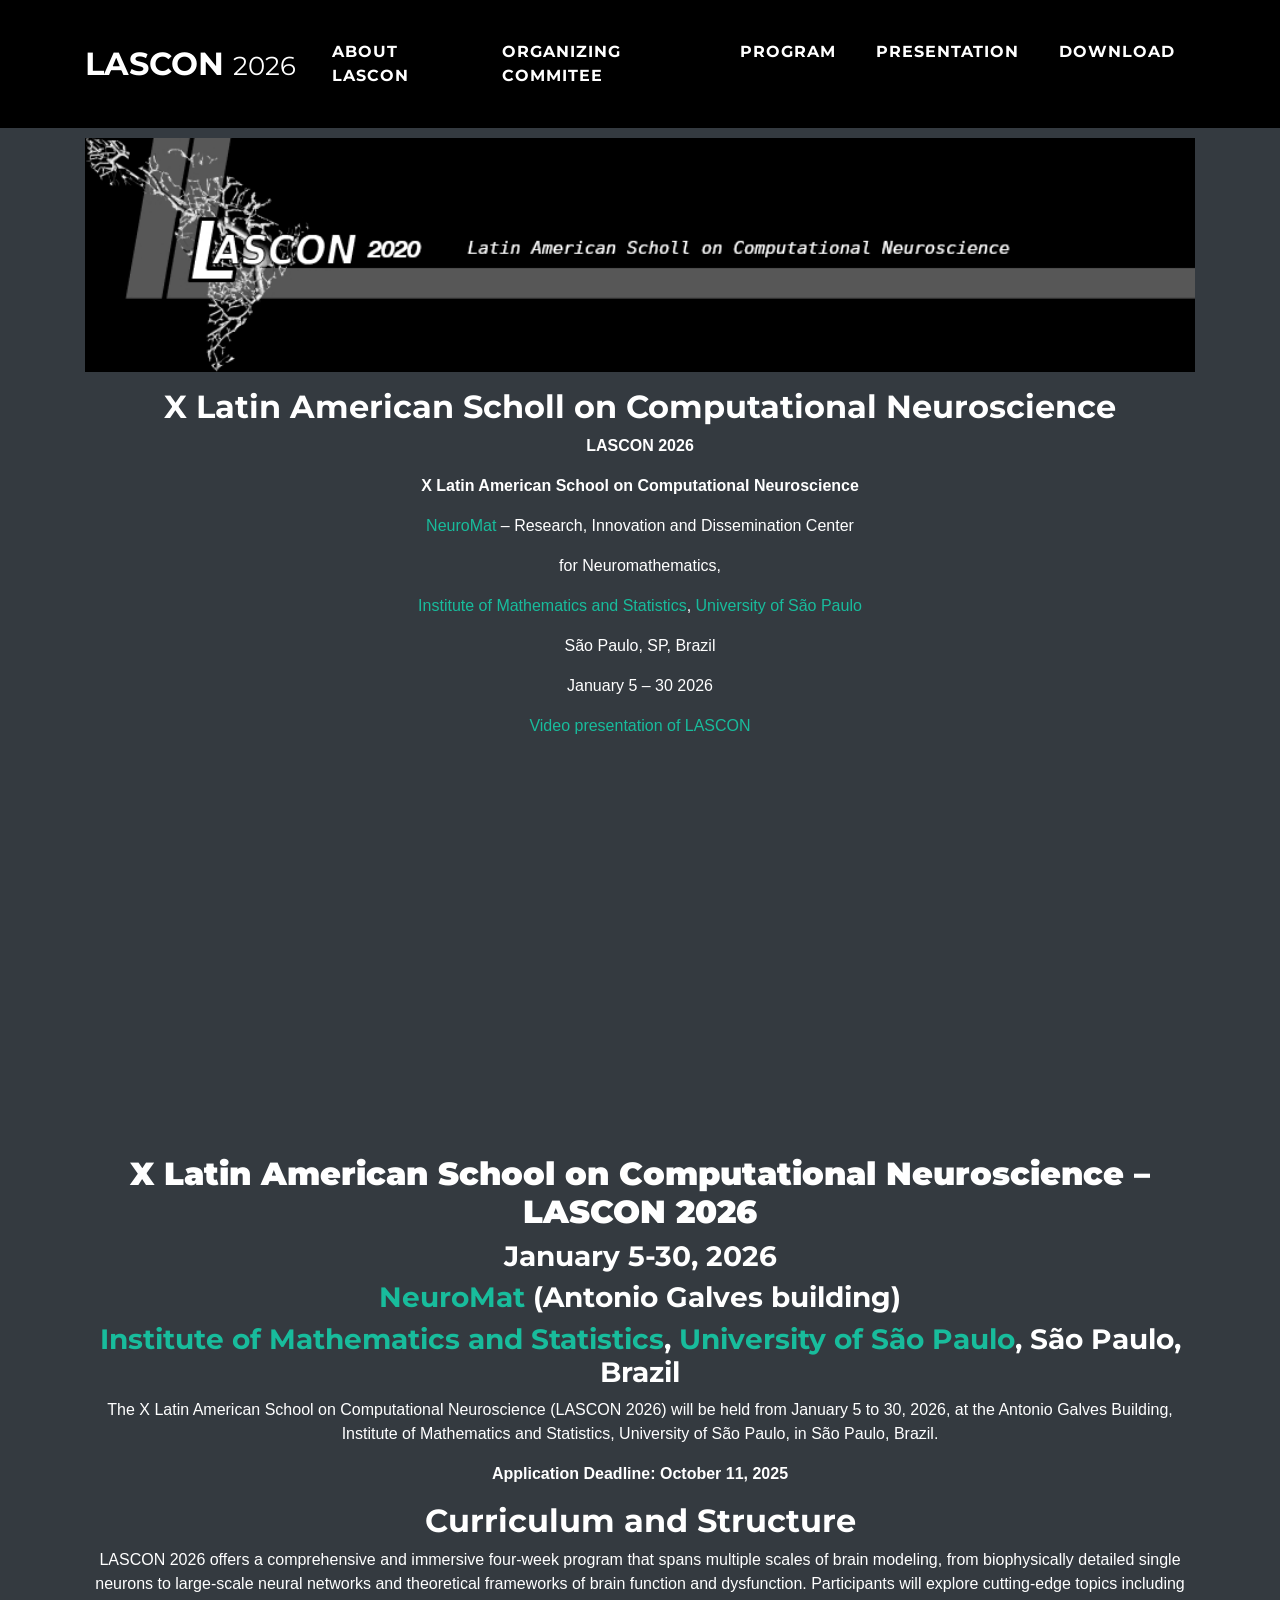
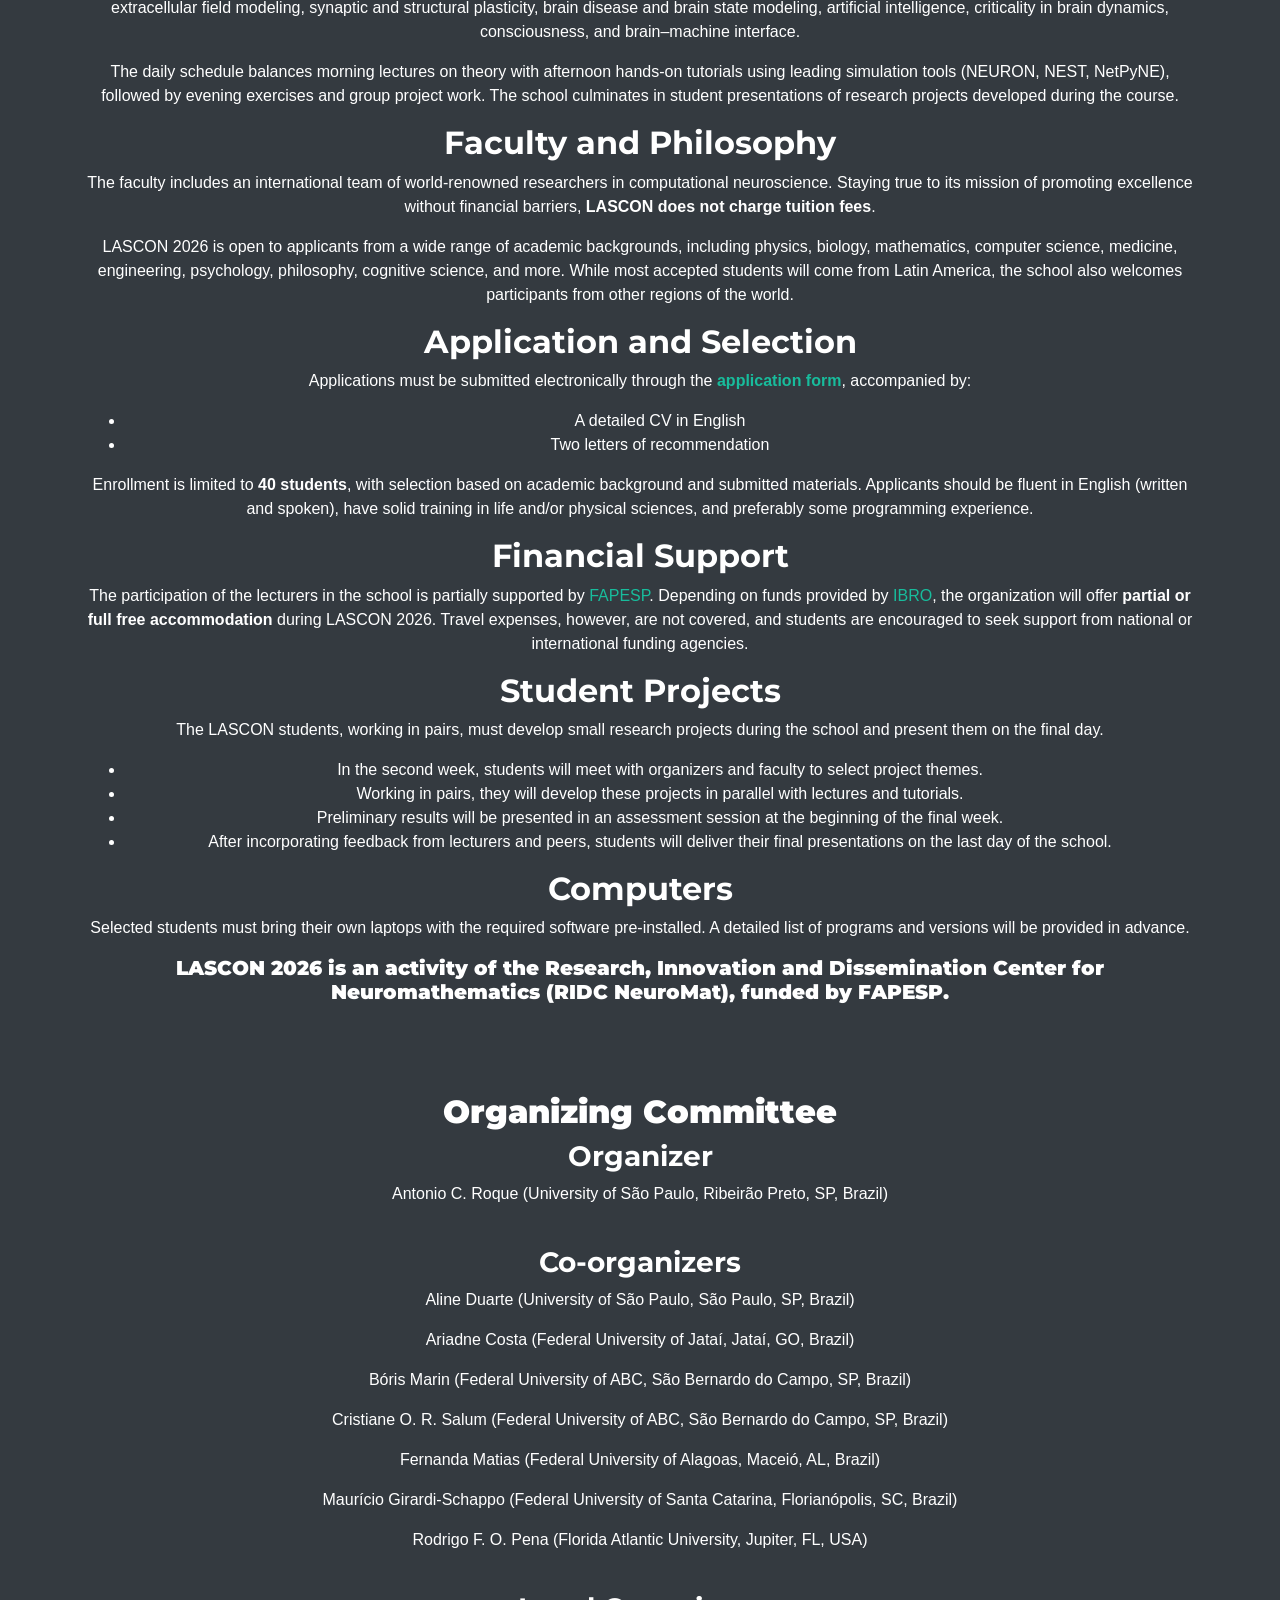
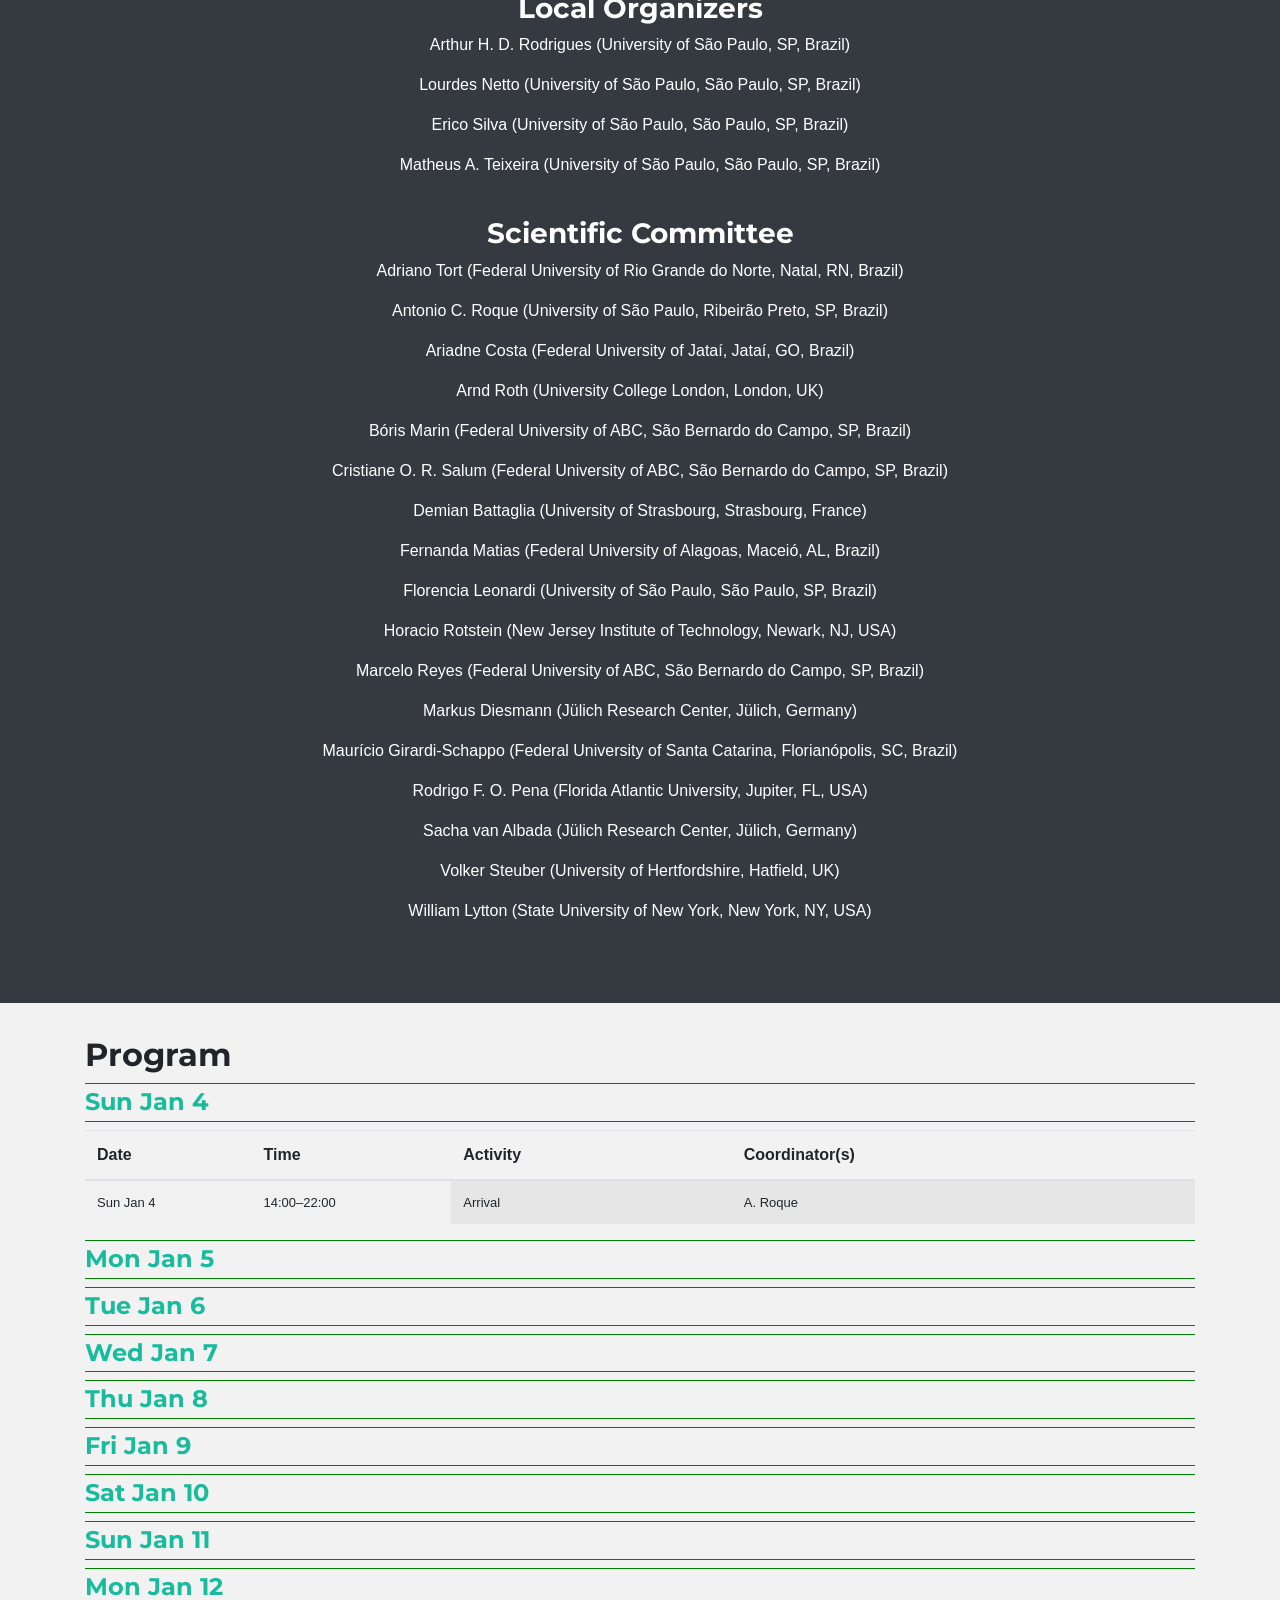
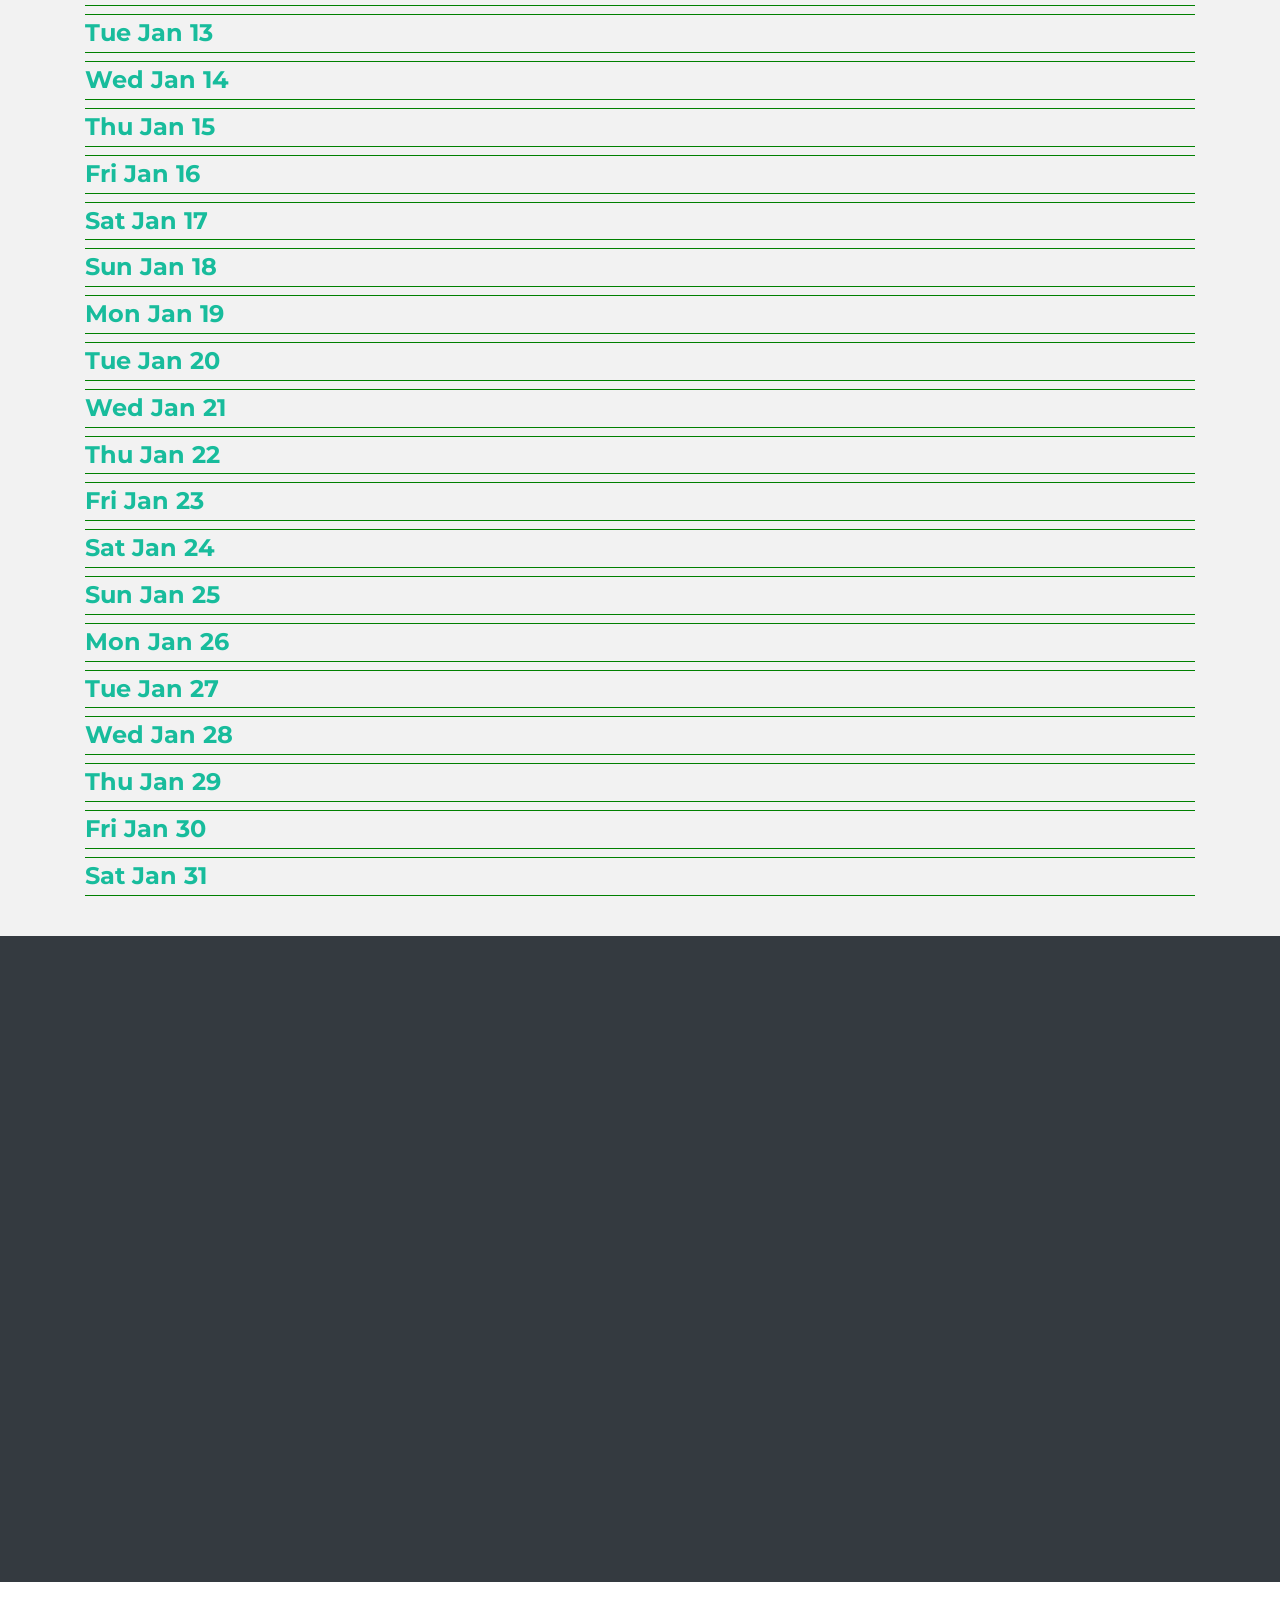
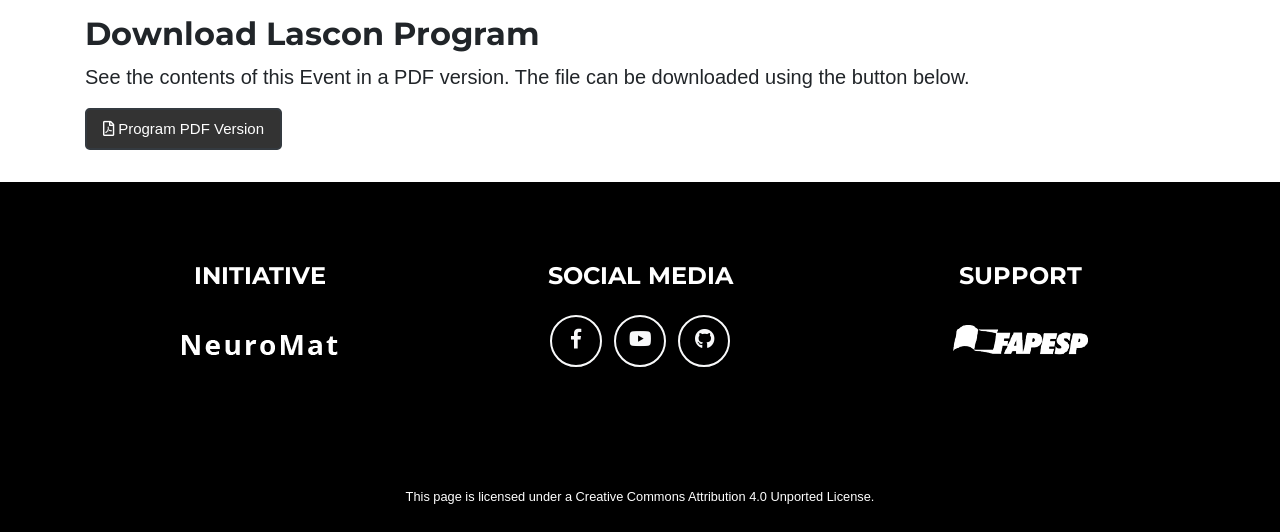
==== commit 38fa738d: "v2025-0.4.0 feat: responsive and meaningful tags" ====
--- a/src/index.html
+++ b/src/index.html
@@ -49,11 +49,17 @@
                         <a class="nav-link py-3 px-0 px-lg-3 rounded js-scroll-trigger" href="#scientific">About Lascon</a>
                     </li>
                     <li class="nav-item mx-0 mx-lg-1">
-                        <a class="nav-link py-3 px-0 px-lg-3 rounded js-scroll-trigger" href="#innovation">Program</a>
+                        <a class="nav-link py-3 px-0 px-lg-3 rounded js-scroll-trigger" href="#commitee">Organizing Commitee</a>
+                    </li>
+                    <li class="nav-item mx-0 mx-lg-1">
+                        <a class="nav-link py-3 px-0 px-lg-3 rounded js-scroll-trigger" href="#program">Program</a>
+                    </li><li class="nav-item mx-0 mx-lg-1">
+                        <a class="nav-link py-3 px-0 px-lg-3 rounded js-scroll-trigger"
+                            href="#presentation">Presentation</a>
                     </li>
                     <li class="nav-item mx-0 mx-lg-1">
                         <a class="nav-link py-3 px-0 px-lg-3 rounded js-scroll-trigger"
-                            href="#downloads">Participants</a>
+                            href="#download">Download</a>
                     </li>
                     <!-- 
             <li class="nav-item mx-0 mx-lg-1">
@@ -143,13 +149,17 @@
                     </ul>
                     <h2 class="wp-block-heading">Computers</h2>
                     <p>Selected students must bring their own laptops with the required software pre-installed. A detailed list of programs and versions will be provided in advance.</p>
-                    <h4 class="wp-block-heading"><strong>LASCON 2026 is an activity of the Research, Innovation and Dissemination Center for Neuromathematics (RIDC NeuroMat), funded by FAPESP.</strong></h4>
+                    <h5 class="wp-block-heading"><strong>LASCON 2026 is an activity of the Research, Innovation and Dissemination Center for Neuromathematics (RIDC NeuroMat), funded by FAPESP.</strong></h5>
+                    <br>
+                    <section class="masthead bg-dark text-center" id="commitee">
                     <br>
                     <h2><span><span><span style="font-size: normal;"><b>Organizing Committee</b></span></span>
                         </span>
                     </h2>
+                    
                     <h3 class="wp-block-heading">Organizer</h3>
                     <p>Antonio C. Roque (University of São Paulo, Ribeirão Preto, SP, Brazil)</p>
+                    <br>
                     <h3 class="wp-block-heading">Co-organizers</h3>
                     <p>Aline Duarte (University of São Paulo, São Paulo, SP, Brazil)</p>
                     <p>Ariadne Costa (Federal University of Jataí, Jataí, GO, Brazil) </p>
@@ -158,11 +168,13 @@
                     <p>Fernanda Matias (Federal University of Alagoas, Maceió, AL, Brazil)</p>
                     <p>Maurício Girardi-Schappo (Federal University of Santa Catarina, Florianópolis, SC, Brazil)</p>
                     <p>Rodrigo F. O. Pena (Florida Atlantic University, Jupiter, FL, USA)</p>
+                    <br>
                     <h3 class="wp-block-heading">Local Organizers</h3>
                     <p>Arthur H. D. Rodrigues (University of São Paulo, SP, Brazil)</p>
                     <p>Lourdes Netto (University of São Paulo, São Paulo, SP, Brazil)</p>
                     <p>Erico Silva (University of São Paulo, São Paulo, SP, Brazil)</p>
                     <p>Matheus A. Teixeira (University of São Paulo, São Paulo, SP, Brazil)</p>
+                    <br>
                     <h3 class="wp-block-heading">Scientific Committee</h3>
                     <p>Adriano Tort (Federal University of Rio Grande do Norte, Natal, RN, Brazil)</p>
                     <p>Antonio C. Roque (University of São Paulo, Ribeirão Preto, SP, Brazil)</p>
@@ -181,6 +193,7 @@
                     <p>Sacha van Albada (Jülich Research Center, Jülich, Germany)</p>
                     <p>Volker Steuber (University of Hertfordshire, Hatfield, UK)</p>
                     <p>William Lytton (State University of New York, New York, NY, USA)<br></p>
+                    </section>
                 </div>
                 <!-- .entry-content -->
             </div>
@@ -357,7 +370,7 @@
     </script>
 
     <!-- Innovation Section -->
-    <section class="bg-primary mb-0" id="innovation">
+    <section class="bg-primary mb-0" id="program">
         <div class="container">
             <h2 class="text-left">Program</h2>
 
@@ -2994,11 +3007,10 @@
     </section>
 
     <!-- New generation Section -->
-    <section class="bg-dark mb-0" id="contact">
+    <section class="bg-dark mb-0" id="presentation">
         <div class="container">
             <h2 id="downloads" style="visibility: hidden;"></h2>
-            <iframe class="embed-responsive-item" width="100%" height="580px" style="border: none;"
-                src="https://www.youtube.com/embed/10FDmMw2IbM" allowfullscreen></iframe>
+            <iframe width="1008" height="567" src="https://www.youtube.com/embed/10FDmMw2IbM" title="LASCON: a video presentation" frameborder="0" allow="accelerometer; autoplay; clipboard-write; encrypted-media; gyroscope; picture-in-picture; web-share" referrerpolicy="strict-origin-when-cross-origin" allowfullscreen></iframe>
         </div>
 
         <!-- <div class="container">
@@ -3020,15 +3032,12 @@
         }
     </style>
 
-    <section>
+    <section id="download">
         <div class="container">
-            <h2  class="text-left">Download Lascon Event files</h2>
+            <h2  class="text-left">Download Lascon Program</h2>
             <p class="lead text-justify">See the contents of this Event in a PDF version. The file can be downloaded
                 using the button below.</p>
-            <a class="btn btn-dark btn-lg " href="lascon_program.pdf"> <i class="far fa-file-pdf"></i> Program PDF
-                Version</a>
-            <a id="participantsBtn" class="btn btn-dark btn-lg" href="LASCON_X_Participants.pdf"> <i class="far fa-file-pdf"></i>
-                Participants</a>
+            <a class="btn btn-dark btn-lg " href="X-LASCON-Program.pdf"> <i class="far fa-file-pdf"></i> Program PDF Version</a>
 
         </div>
 
@@ -3041,7 +3050,7 @@
                 <div class="col-md-4 mb-5 mb-lg-0">
                     <h4 class="text-uppercase mb-4">Initiative</h4>
                     <p><a href="http://neuromat.numec.prp.usp.br/" target="_blank"><img class="img-fluid"
-                                src="https://amparo.numec.prp.usp.br/static/images/neuromat-logo.png"></a></p>
+                                src="img/Neuromat.png"></a></p>
                 </div>
                 <div class="col-md-4 mb-5 mb-lg-0">
                     <h4 class="text-uppercase mb-4">Social Media</h4>
@@ -3069,7 +3078,7 @@
                 <div class="col-md-4">
                     <h4 class="text-uppercase mb-4">Support</h4>
                     <p><a href="http://www.fapesp.br/" target="_blank"><img class="img-fluid"
-                                src="https://amparo.numec.prp.usp.br/static/images/logo-fapesp.png"></a></p>
+                                src="img/fapesp.png"></a></p>
                 </div>
             </div>
         </div>
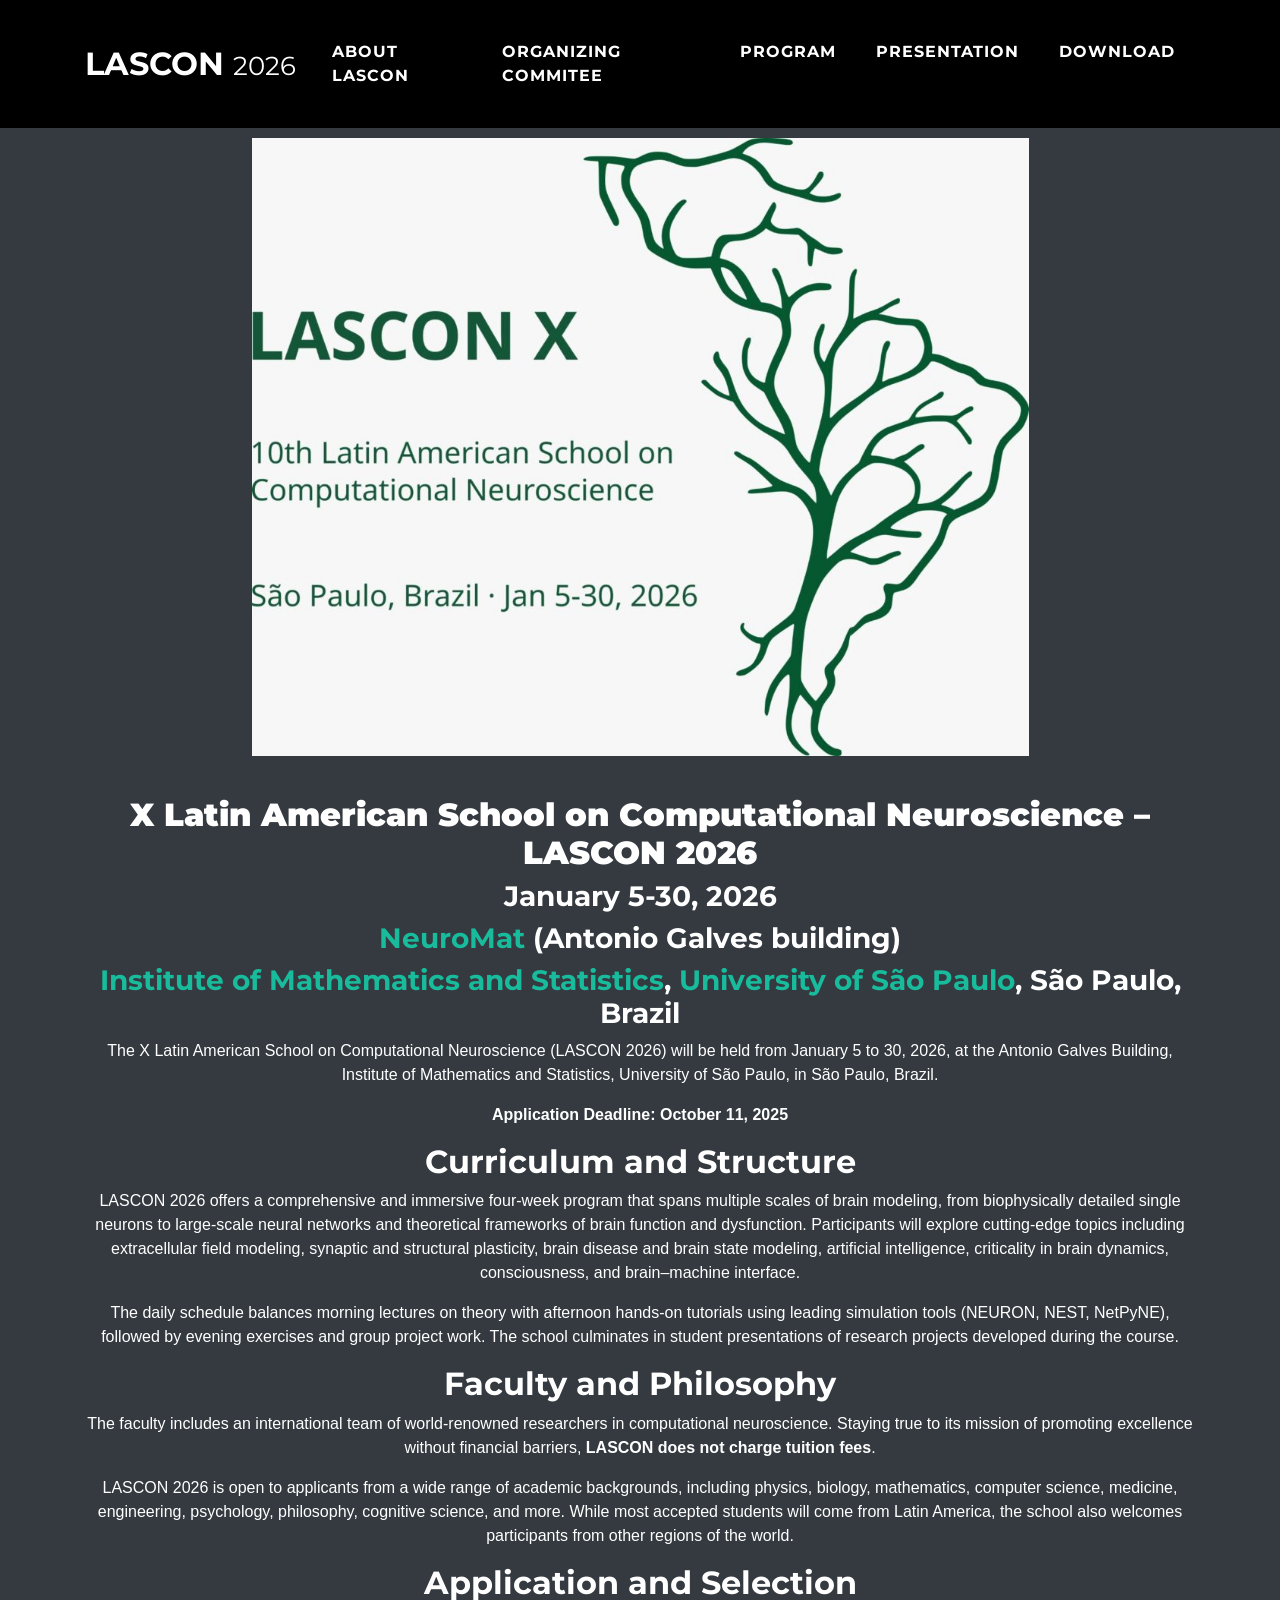
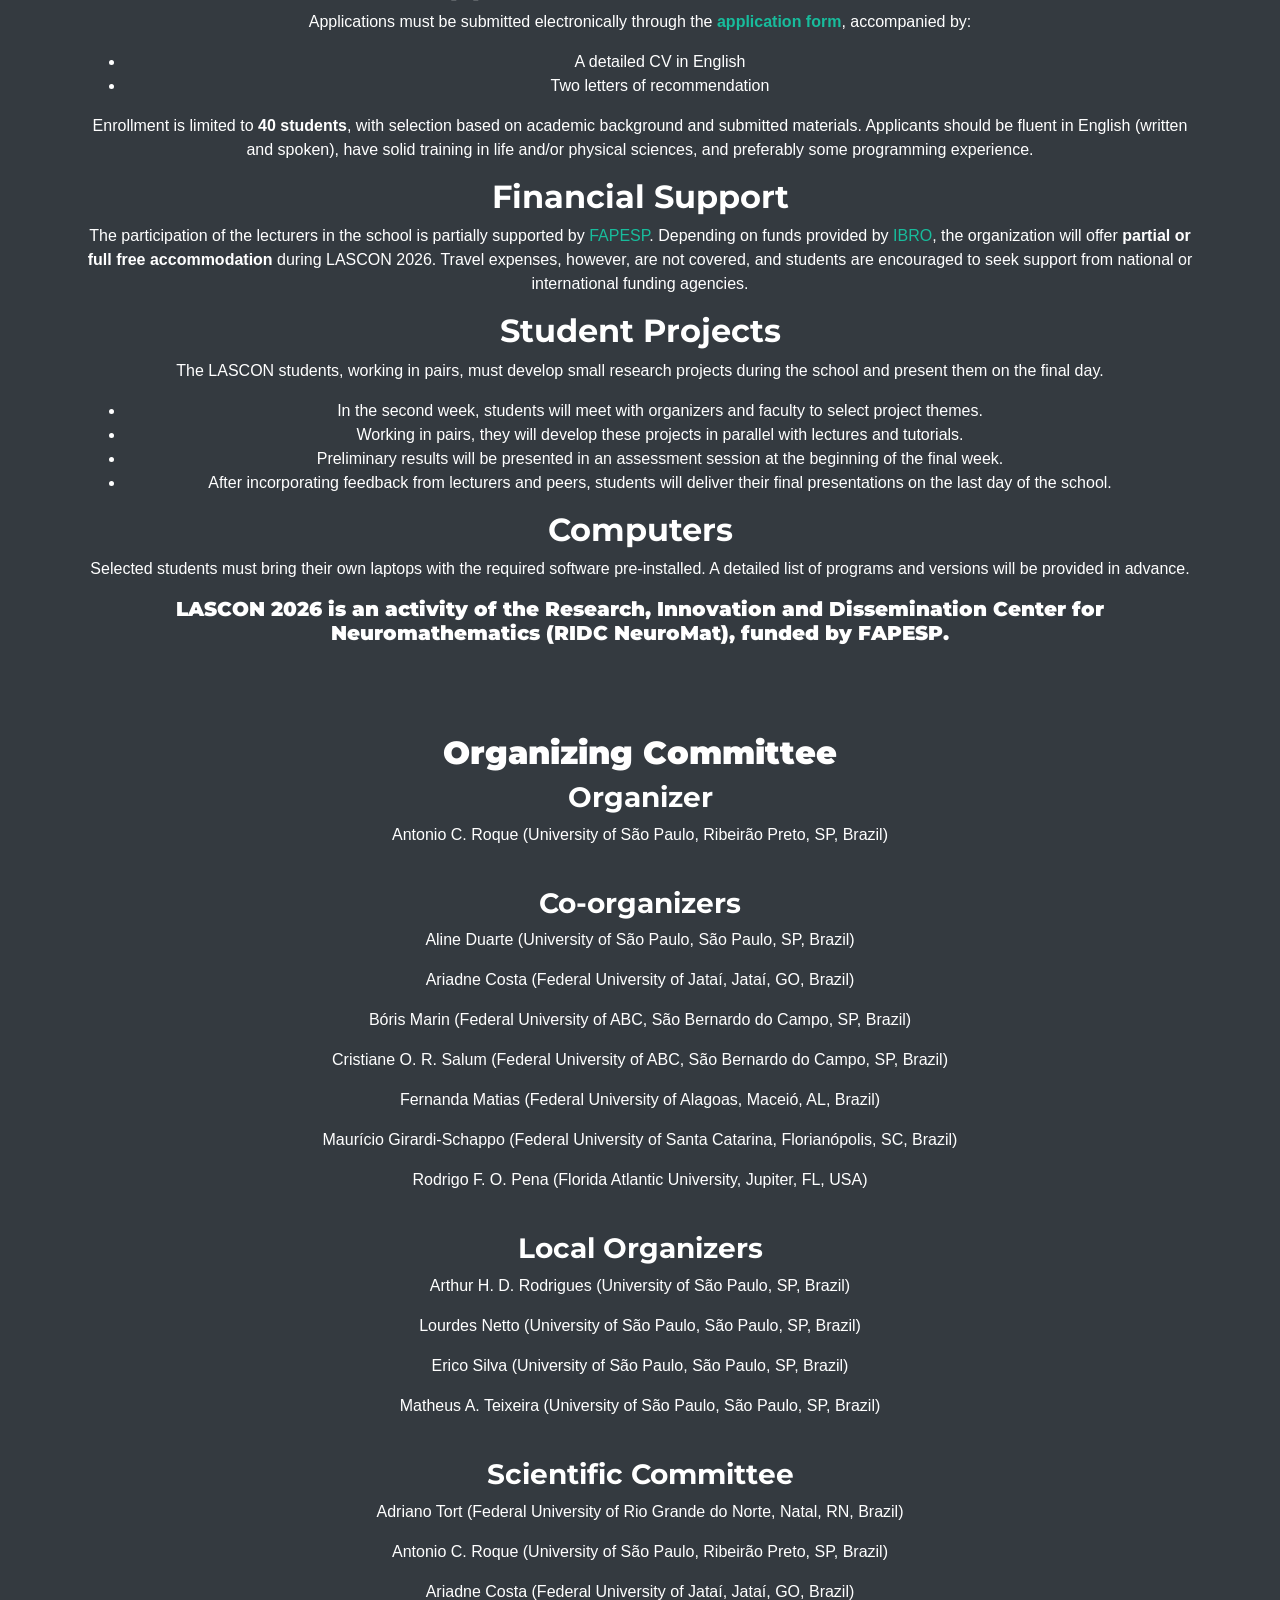
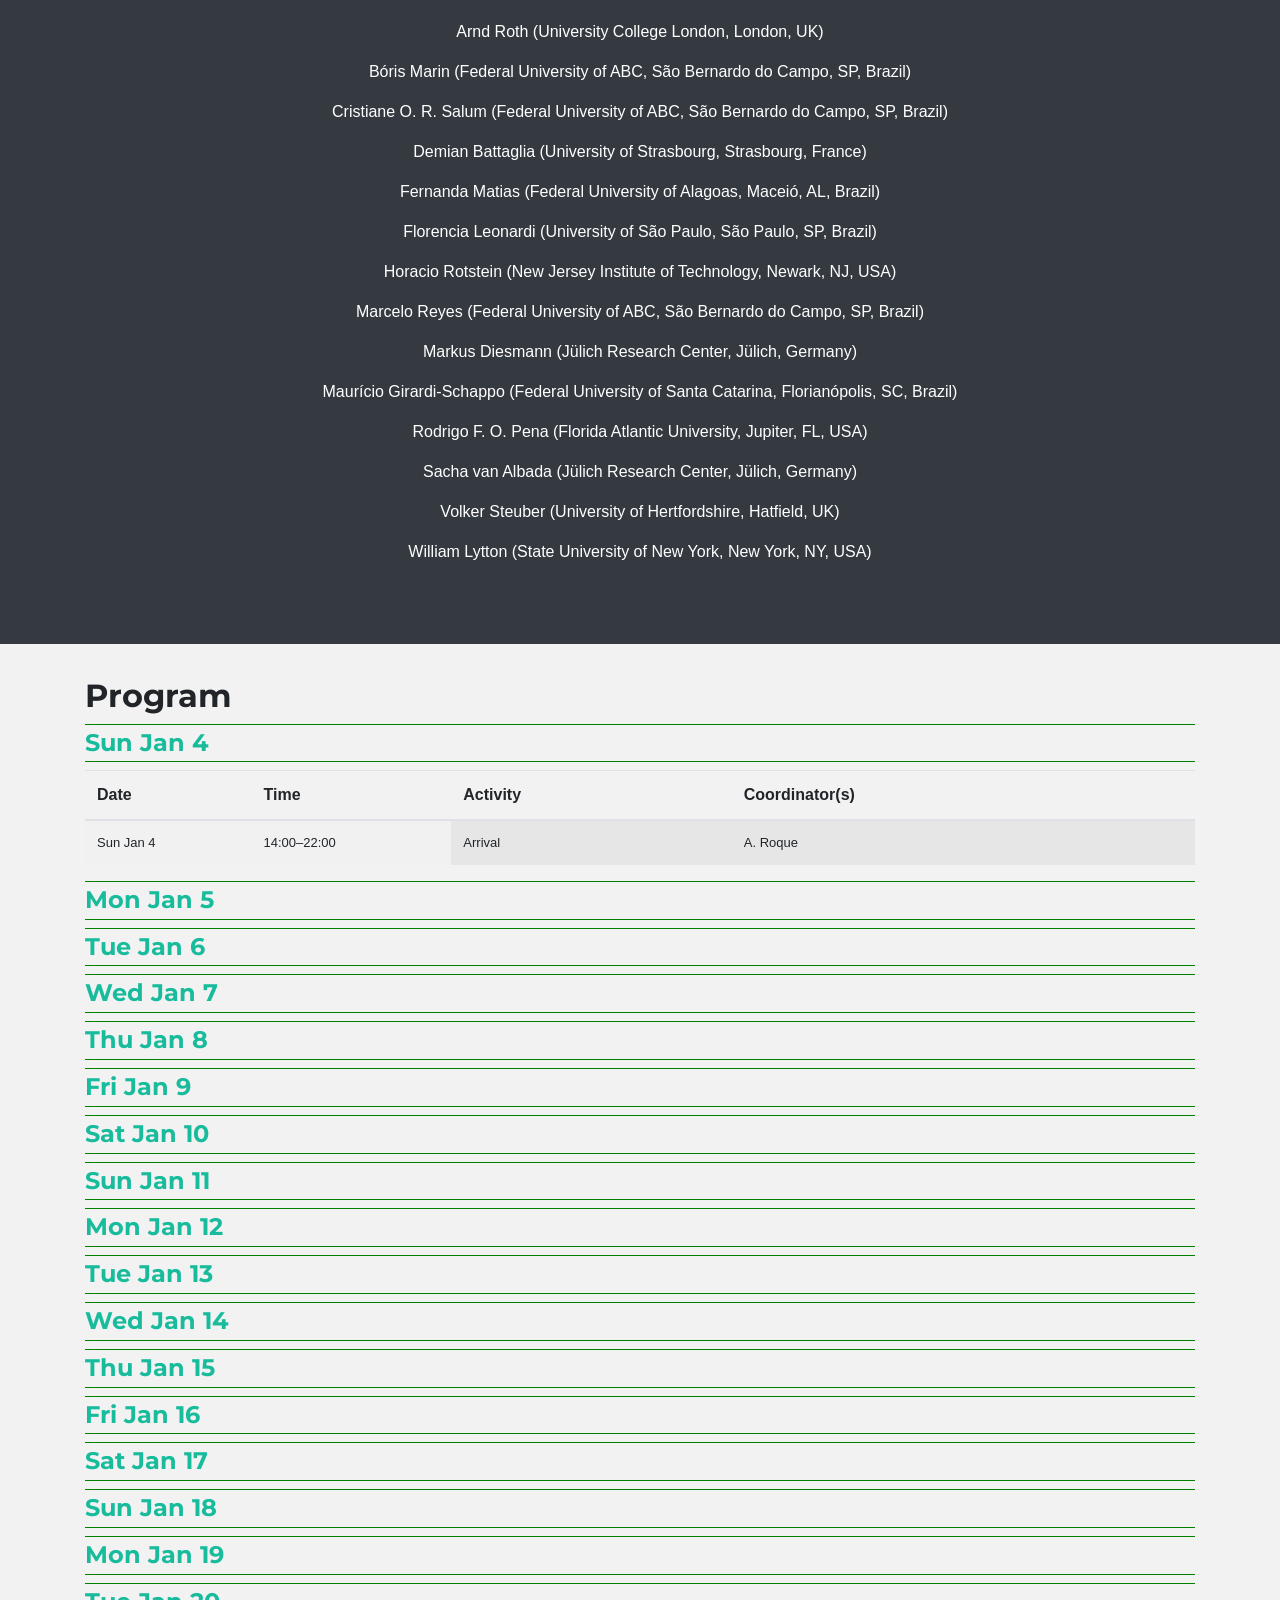
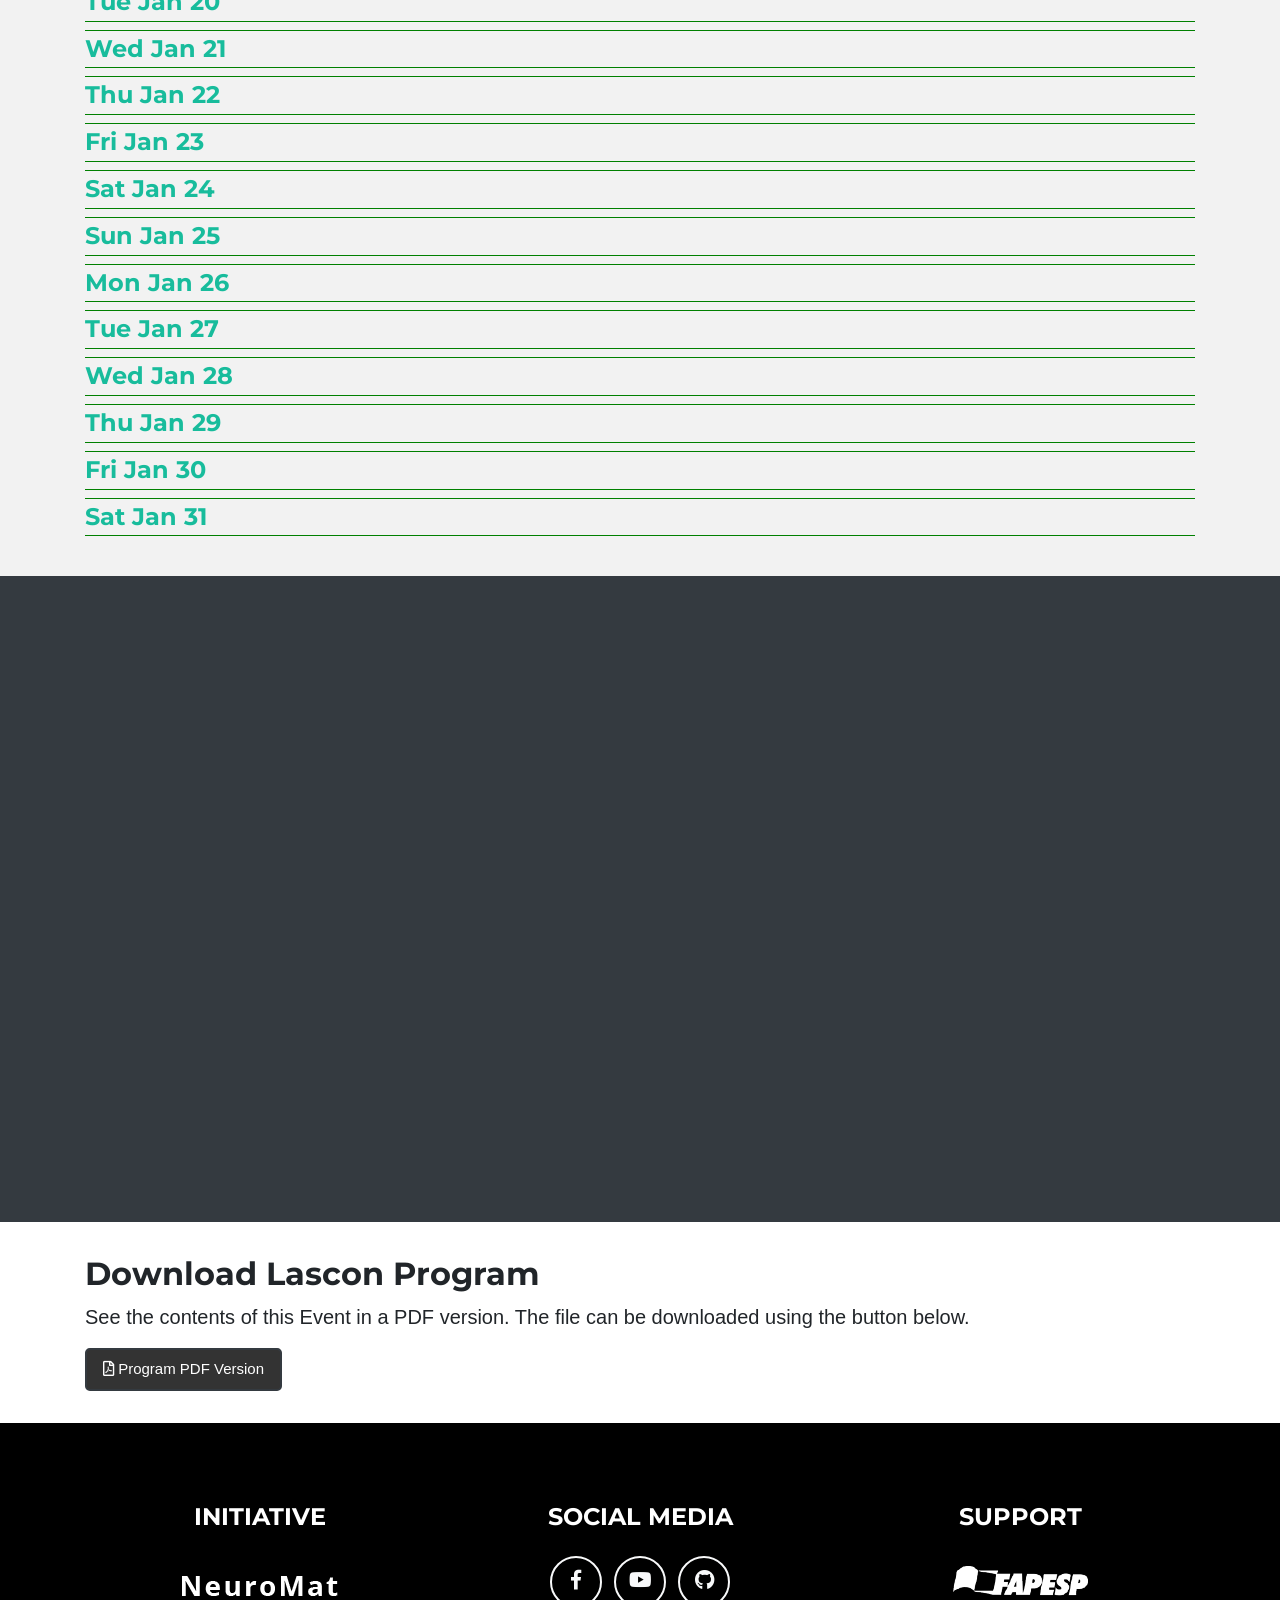
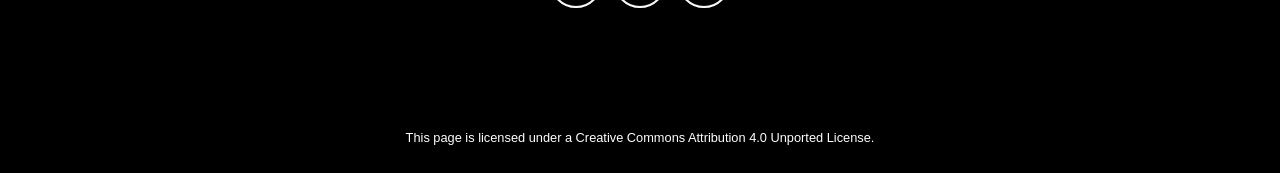
==== commit 042c6955: "v2025-0.4.1 fix: final aesthetic adjustments" ====
--- a/src/index.html
+++ b/src/index.html
@@ -93,31 +93,13 @@
     <header class="masthead bg-dark text-center">
         <div class="container">
             <p>
-                <img style="width:100%;" src="img/banner_lascon.jpg" alt="">
+                <img style="width:70%;" src="img/LASCON26_logo-1024x814.jpg" alt="">
             </p>
-
-
-            <h2 class="text-center">X Latin American Scholl on Computational Neuroscience</h2>
+            <br>
+
 
             <div class=" page type-page status-publish hentry">
                 <div class="entry-content">
-                    <p><strong><span><span><span style="font-size: normal;">LASCON 2026</span></span></span></strong>
-                    </p>
-                    <p><strong><span><span><span style="font-size: normal;">X Latin American School on Computational
-                                        Neuroscience</span></span></span></strong></p>
-                    <p><a href="http://neuromat.numec.prp.usp.br/">NeuroMat</a> – Research, Innovation and Dissemination
-                        Center</p>
-                    <p>for Neuromathematics,</p>
-                    <p><a href="https://www.ime.usp.br/en"> Institute of Mathematics and Statistics</a>,&nbsp;<a
-                            href="http://www5.usp.br/english/?lang=en">University of São Paulo</a></p>
-                    <p><span><span><span style="font-size: normal;">São Paulo, SP, Brazil</span></span>
-                        </span>
-                    </p>
-                    <p><span><span><span style="font-size: normal;">January 5 – 30 2026</span></span>
-                        </span>
-                    </p>
-                    <p><a href="https://www.youtube.com/watch?v=10FDmMw2IbM">Video presentation of LASCON</a></p>
-                    <figure class="wp-block-image aligncenter size-large is-resized"><img fetchpriority="high" decoding="async" width="1024" height="814" src="https://sisne.org/wp-content/uploads/2025/09/LASCON26_logo-1024x814.jpg" alt="" class="wp-image-580" style="width:484px;height:auto" srcset="https://sisne.org/wp-content/uploads/2025/09/LASCON26_logo-1024x814.jpg 1024w, https://sisne.org/wp-content/uploads/2025/09/LASCON26_logo-300x239.jpg 300w, https://sisne.org/wp-content/uploads/2025/09/LASCON26_logo-768x611.jpg 768w, https://sisne.org/wp-content/uploads/2025/09/LASCON26_logo-1536x1221.jpg 1536w, https://sisne.org/wp-content/uploads/2025/09/LASCON26_logo.jpg 1600w" sizes="(max-width: 1024px) 100vw, 1024px" /></figure>
                     <h2 class="wp-block-heading has-text-align-left"><strong>X Latin American School on Computational Neuroscience – LASCON 2026</strong></h2>
                     <h3 class="wp-block-heading">January 5-30, 2026</h3>
                     <h3 class="wp-block-heading"><a href="https://neuromat.numec.prp.usp.br/">NeuroMat</a> (Antonio Galves building)</h3>
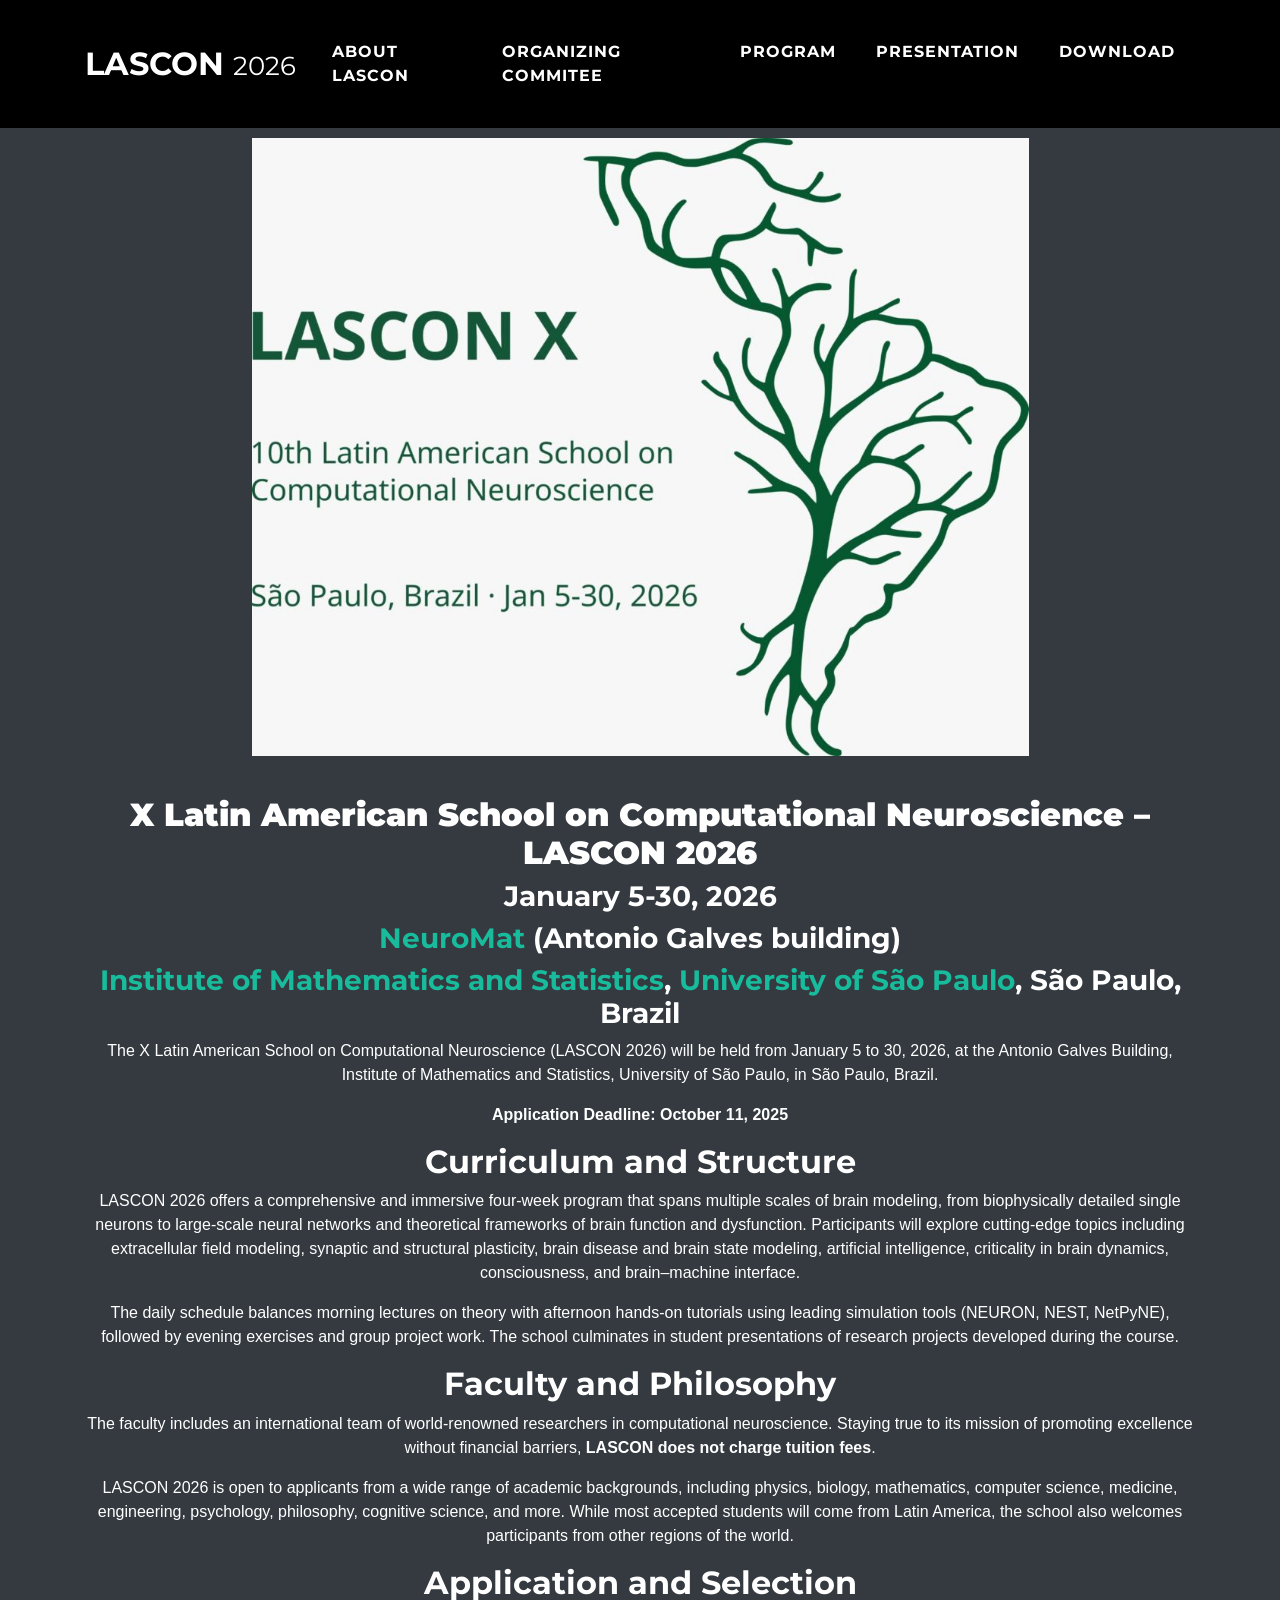
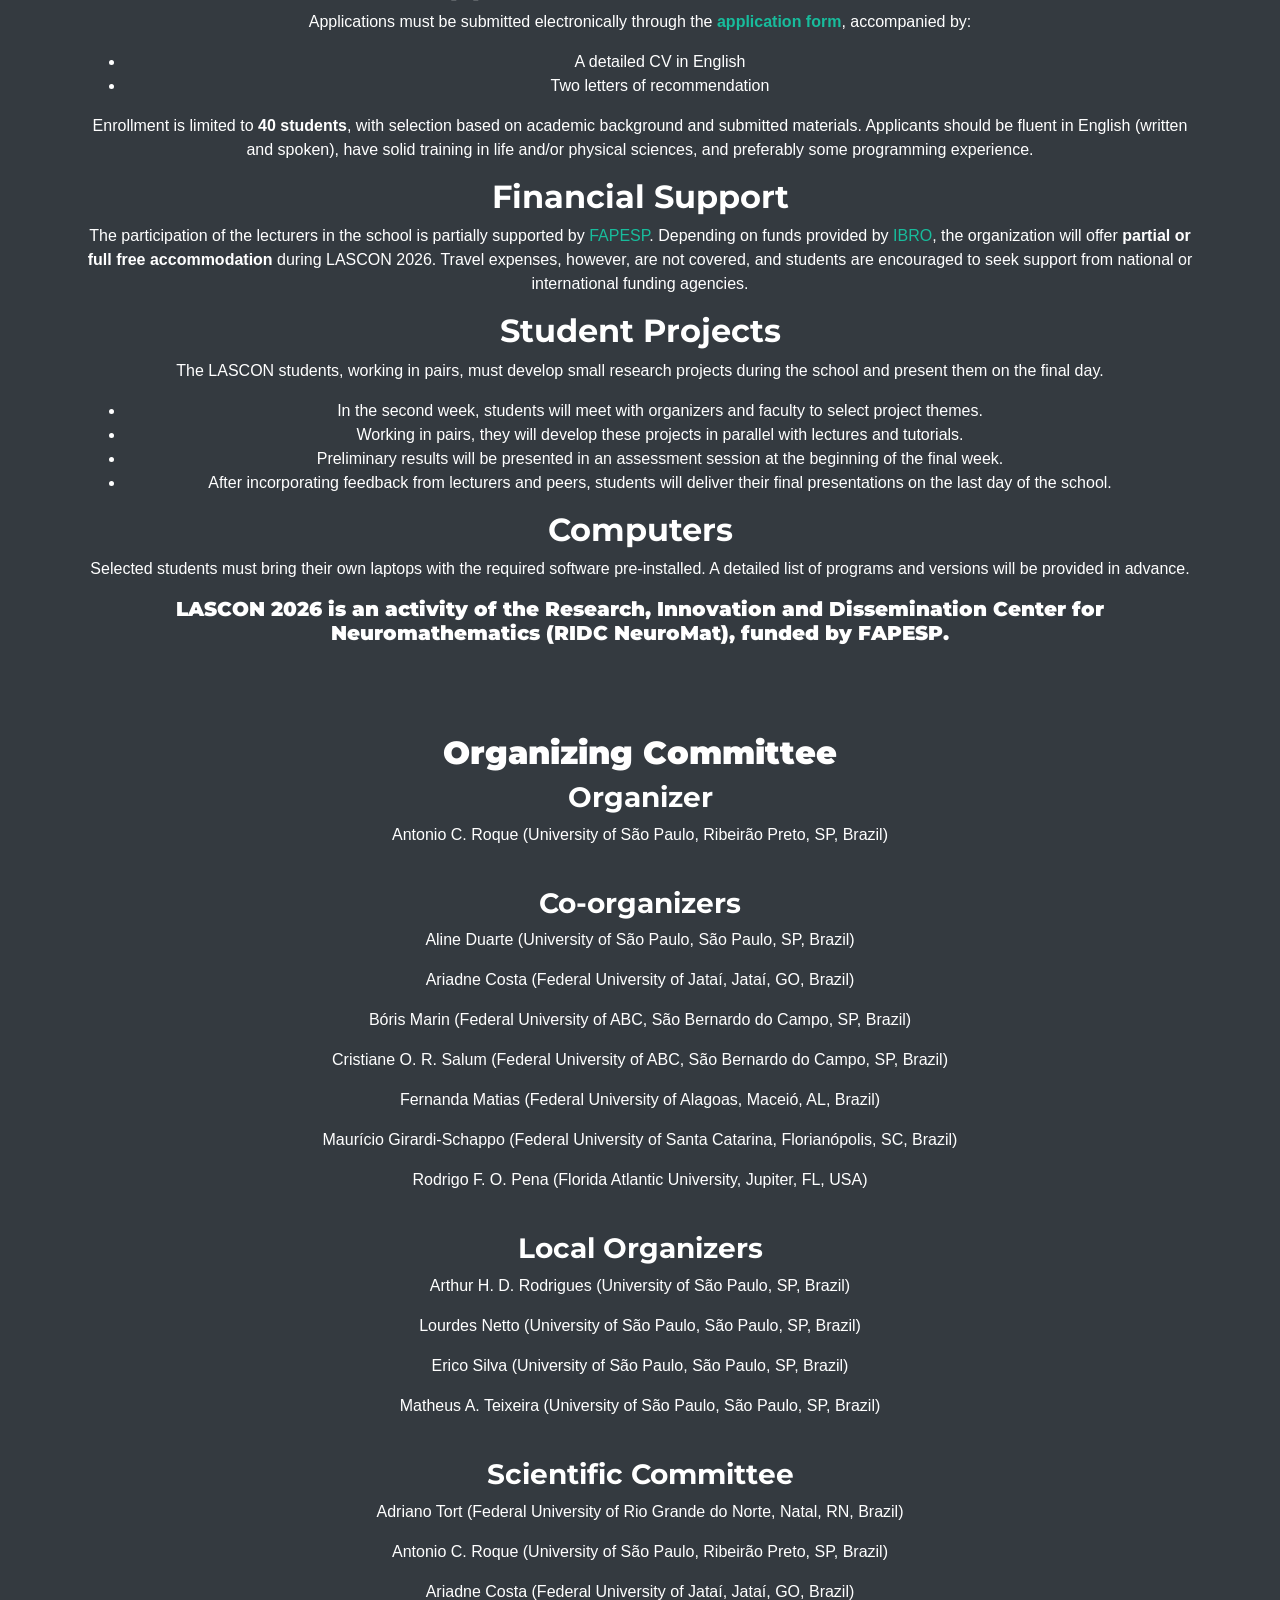
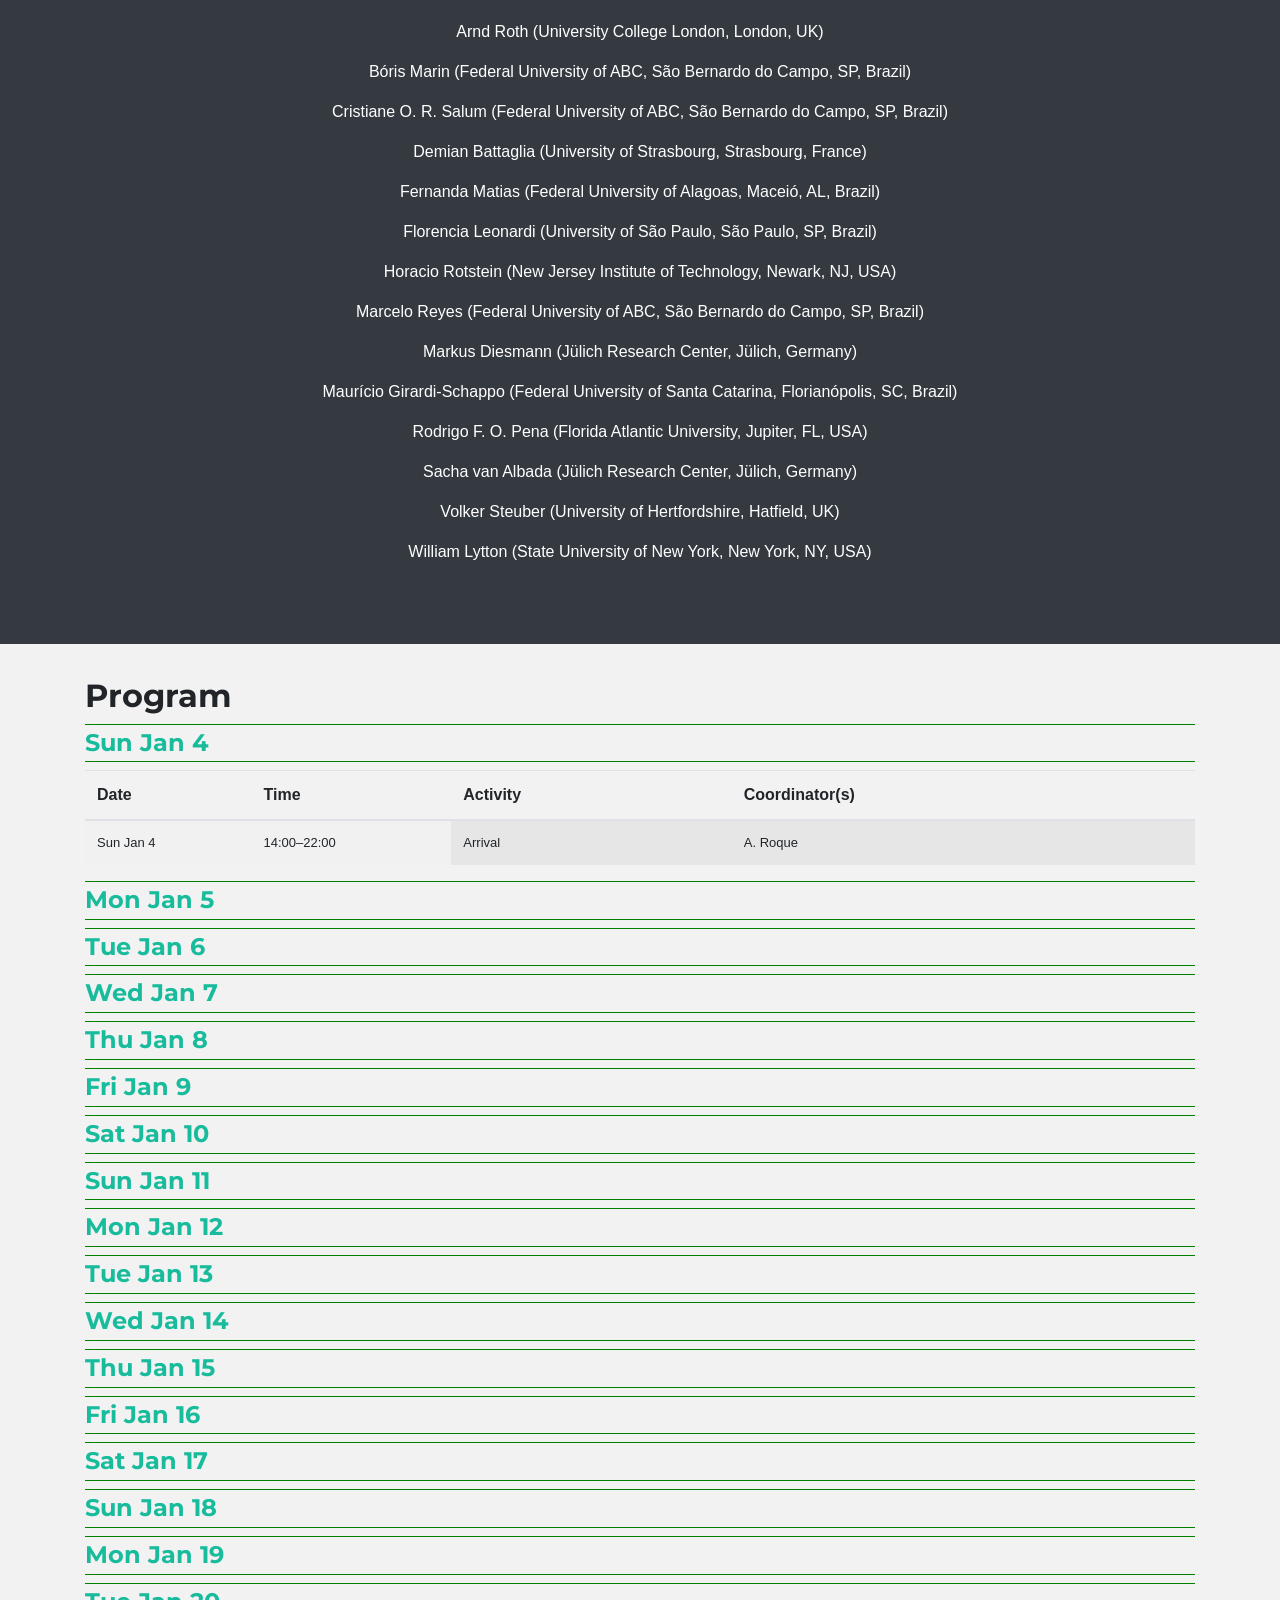
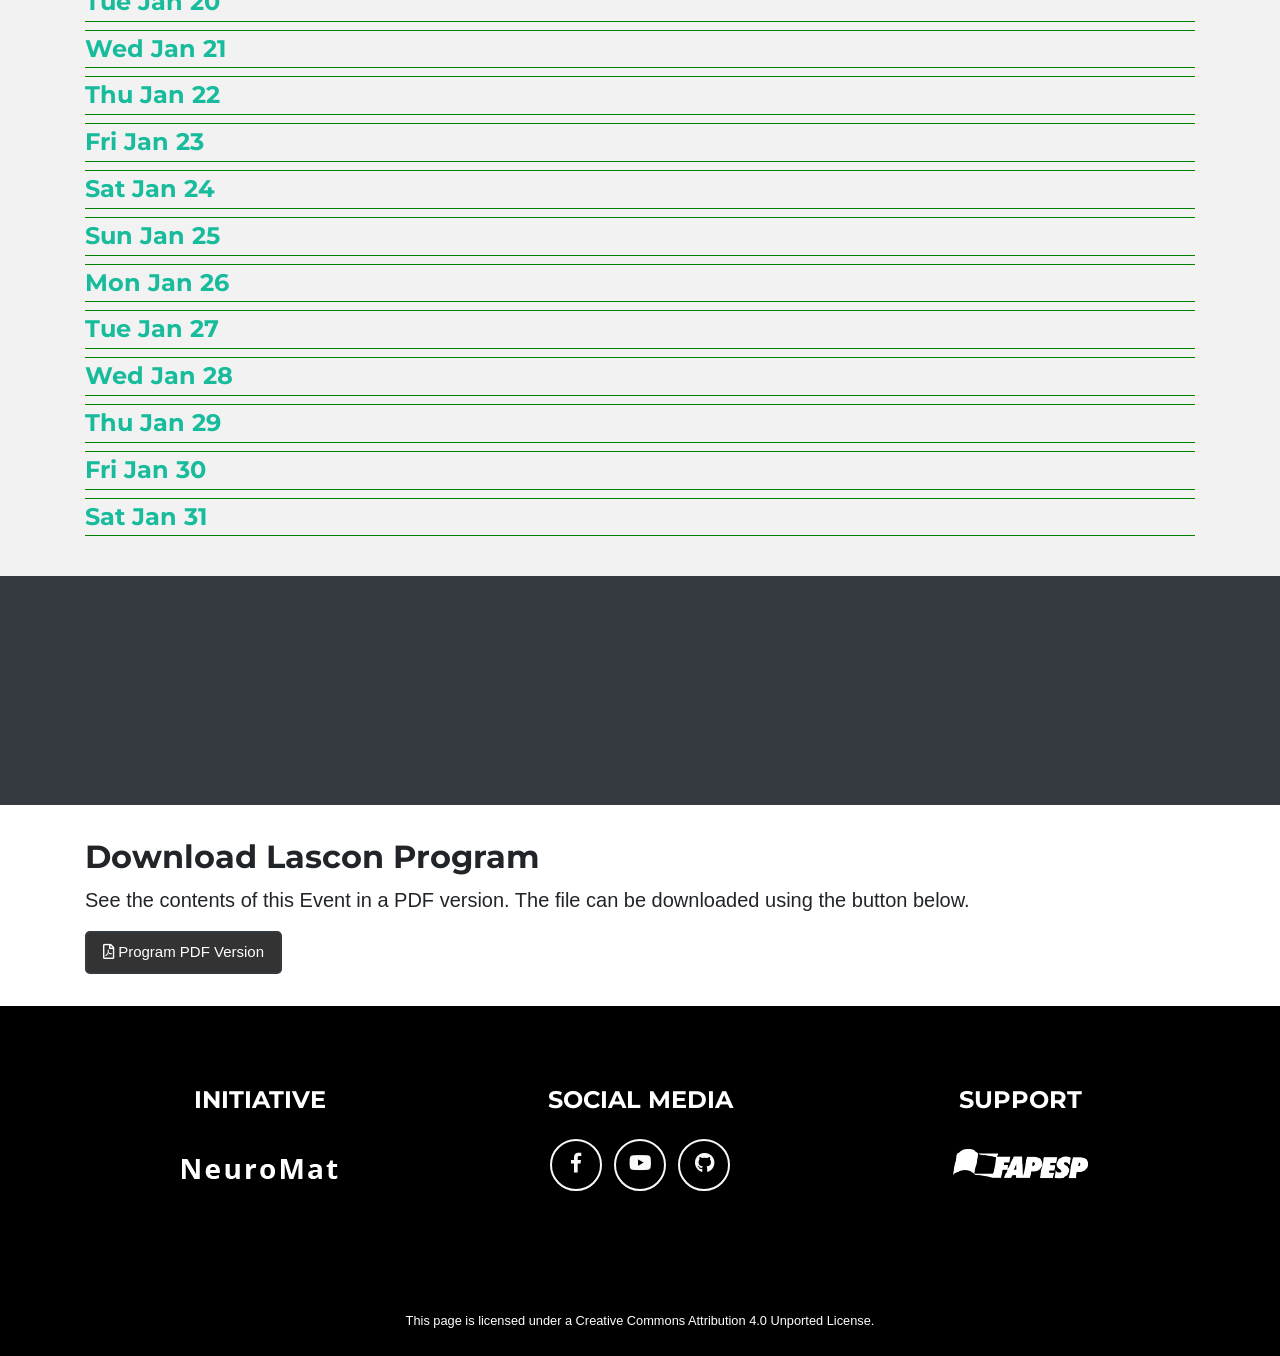
==== commit ef63712a: "v2025.0.4.2 fix: typos and video size" ====
--- a/src/index.html
+++ b/src/index.html
@@ -1674,7 +1674,7 @@
                                 <td>Mon Jan 19</td>
                                 <td>09:00–10:00</td>
                                 <td>Lecture 36. Modeling of electric brain signals and stimulation 3</td>
-                                <td>G. Einevoll/td>
+                                <td>G. Einevoll</td>
                                 </tr>
                                 <tr>
                                     <td></td>
@@ -2425,7 +2425,7 @@
                                     <td></td>
                                     <td>11:30–12:30</td>
                                     <td>Lecture 66. Modeling neurological disorders 1</td>
-                                    <td>VJ</td>
+                                    <td>V. Jirsa</td>
                                 </tr>
                                 <tr>
                                     <td></td>
@@ -2992,7 +2992,7 @@
     <section class="bg-dark mb-0" id="presentation">
         <div class="container">
             <h2 id="downloads" style="visibility: hidden;"></h2>
-            <iframe width="1008" height="567" src="https://www.youtube.com/embed/10FDmMw2IbM" title="LASCON: a video presentation" frameborder="0" allow="accelerometer; autoplay; clipboard-write; encrypted-media; gyroscope; picture-in-picture; web-share" referrerpolicy="strict-origin-when-cross-origin" allowfullscreen></iframe>
+            <iframe width="100%" height="100%" src="https://www.youtube.com/embed/10FDmMw2IbM" title="LASCON: a video presentation" frameborder="0" allow="accelerometer; autoplay; clipboard-write; encrypted-media; gyroscope; picture-in-picture; web-share" referrerpolicy="strict-origin-when-cross-origin" allowfullscreen></iframe>
         </div>
 
         <!-- <div class="container">
